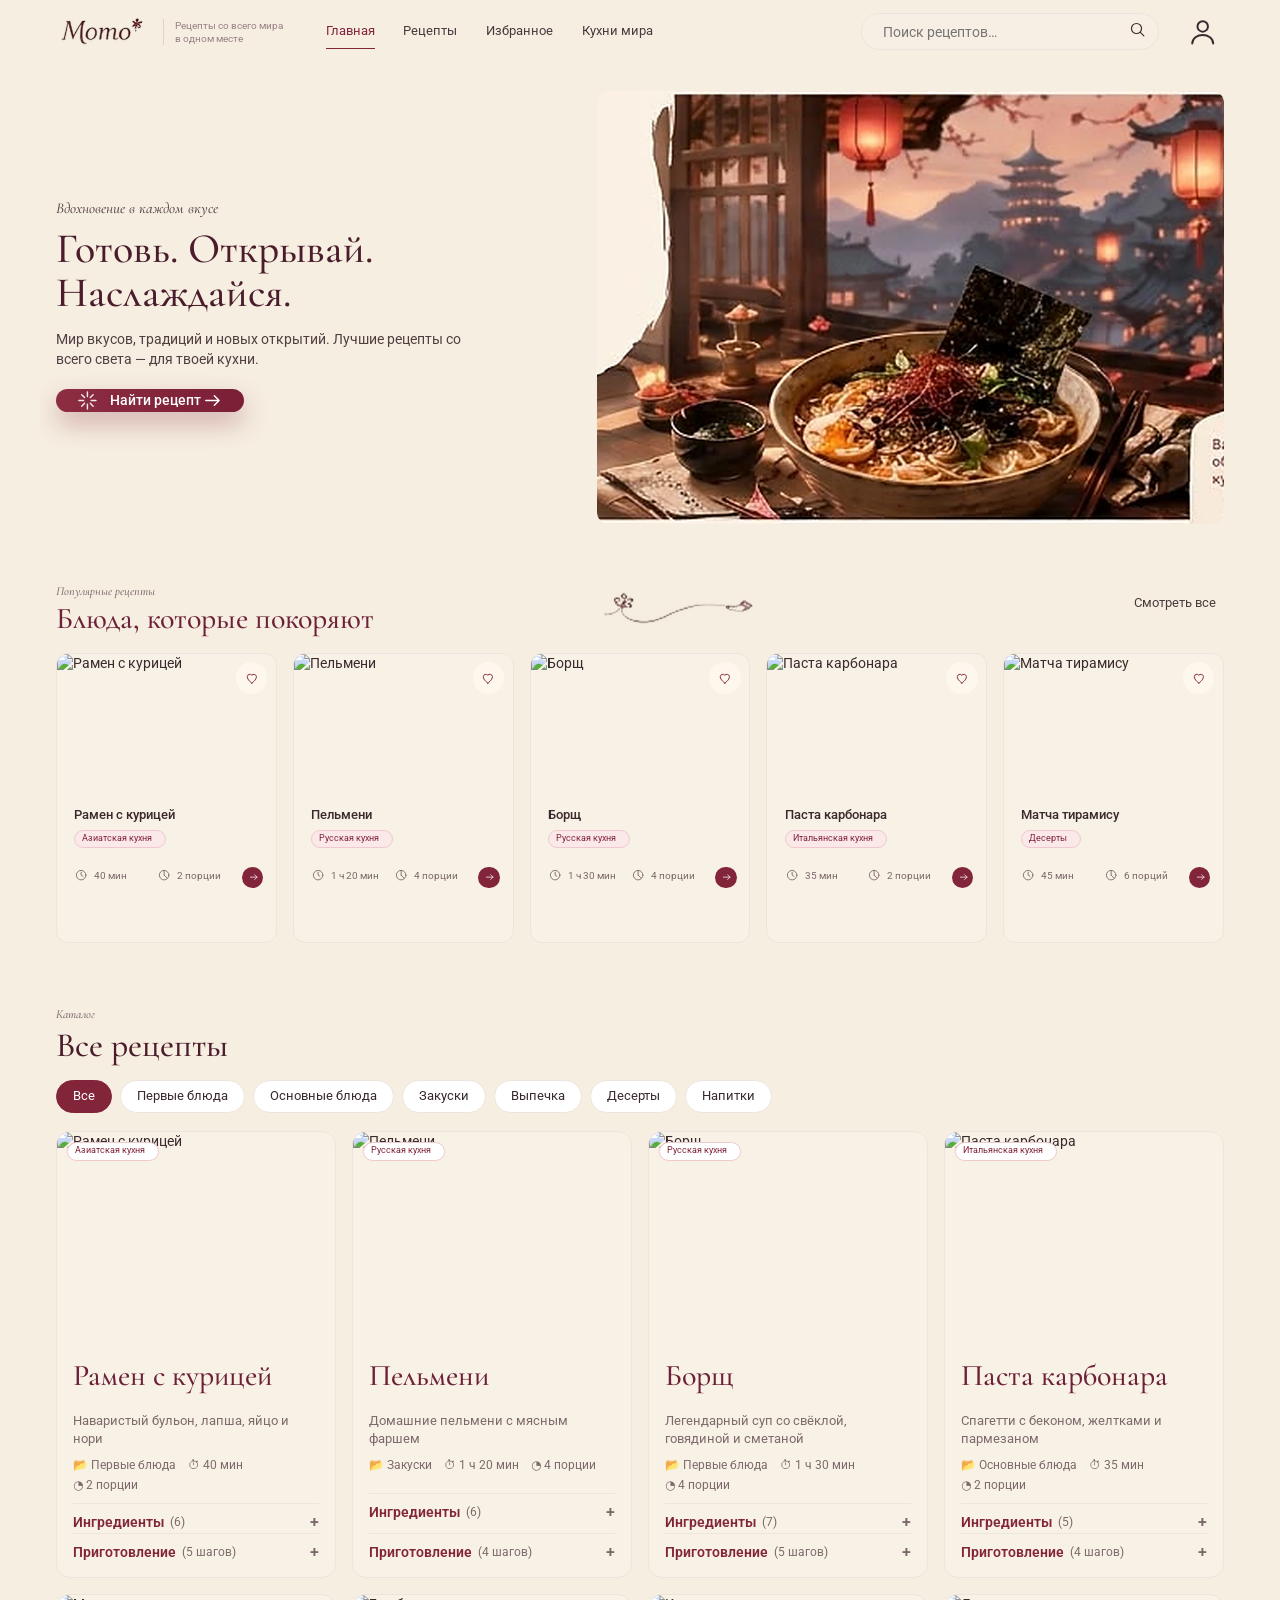
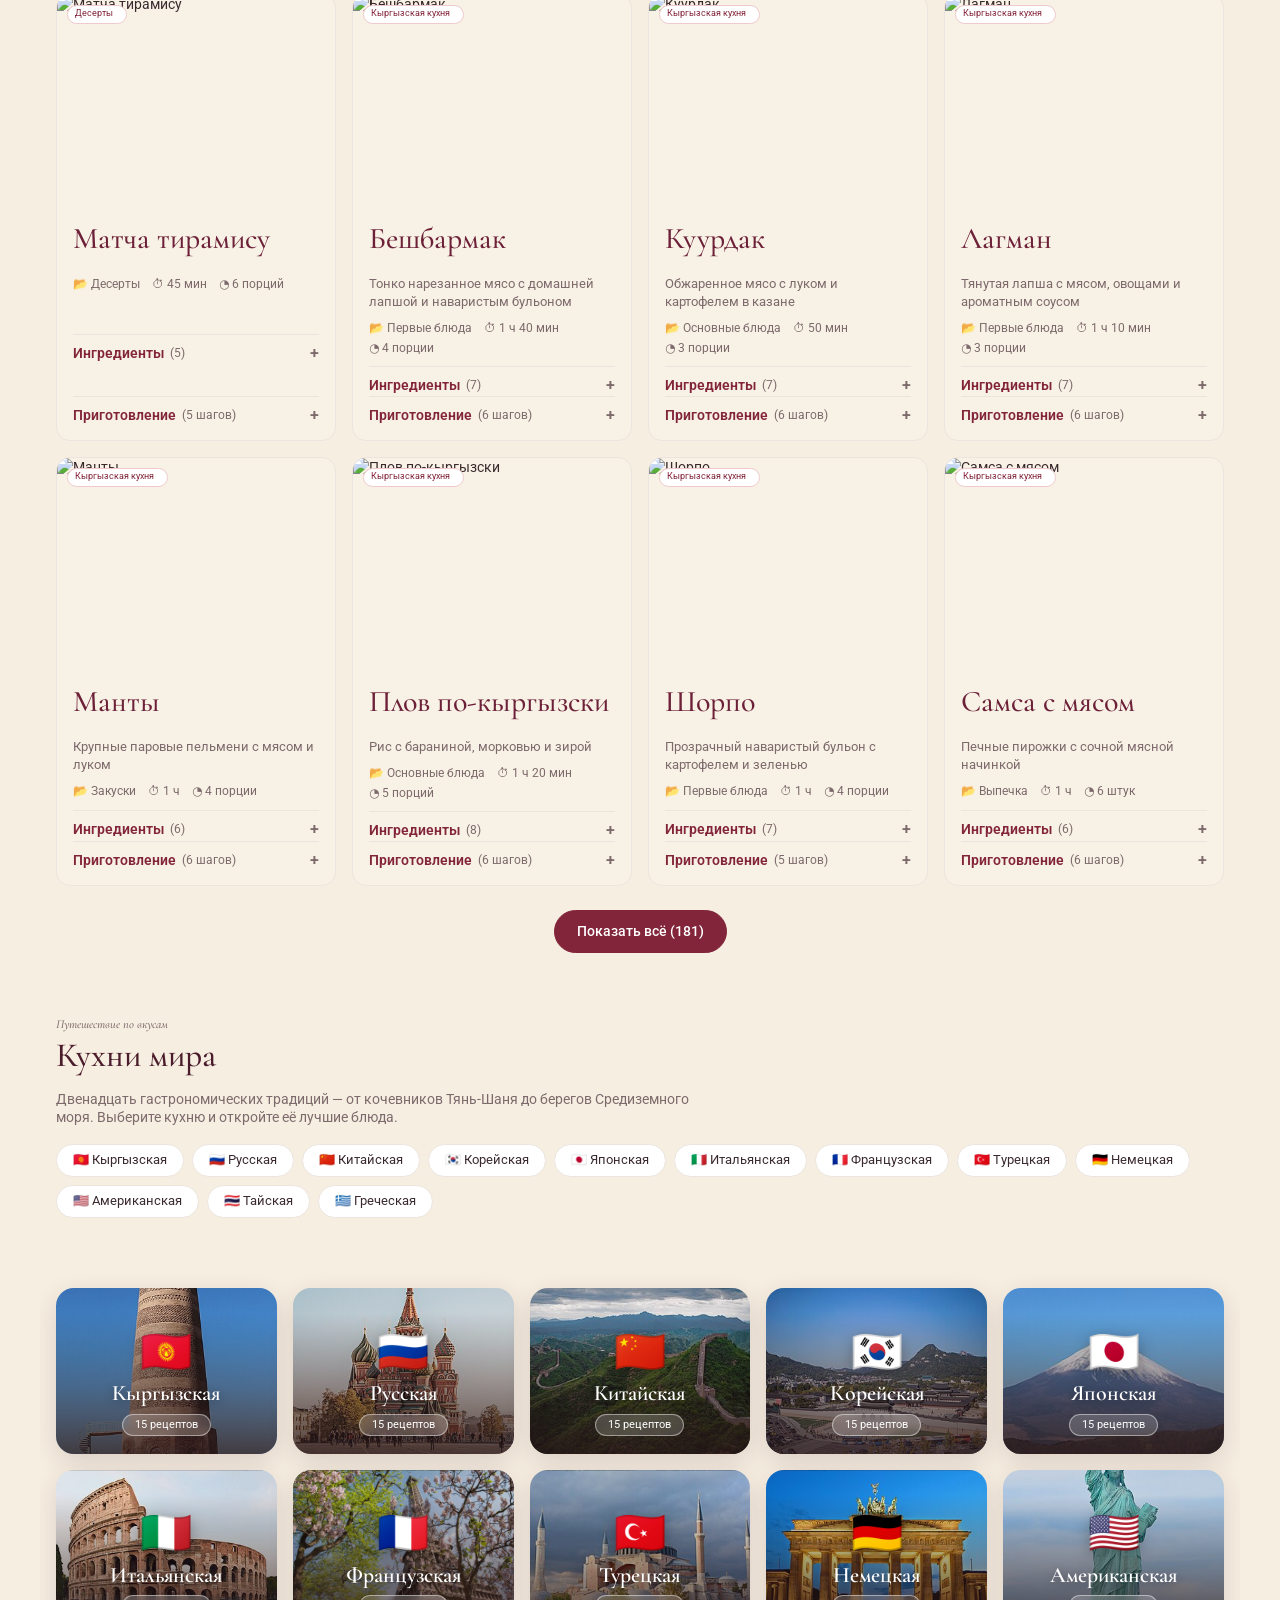
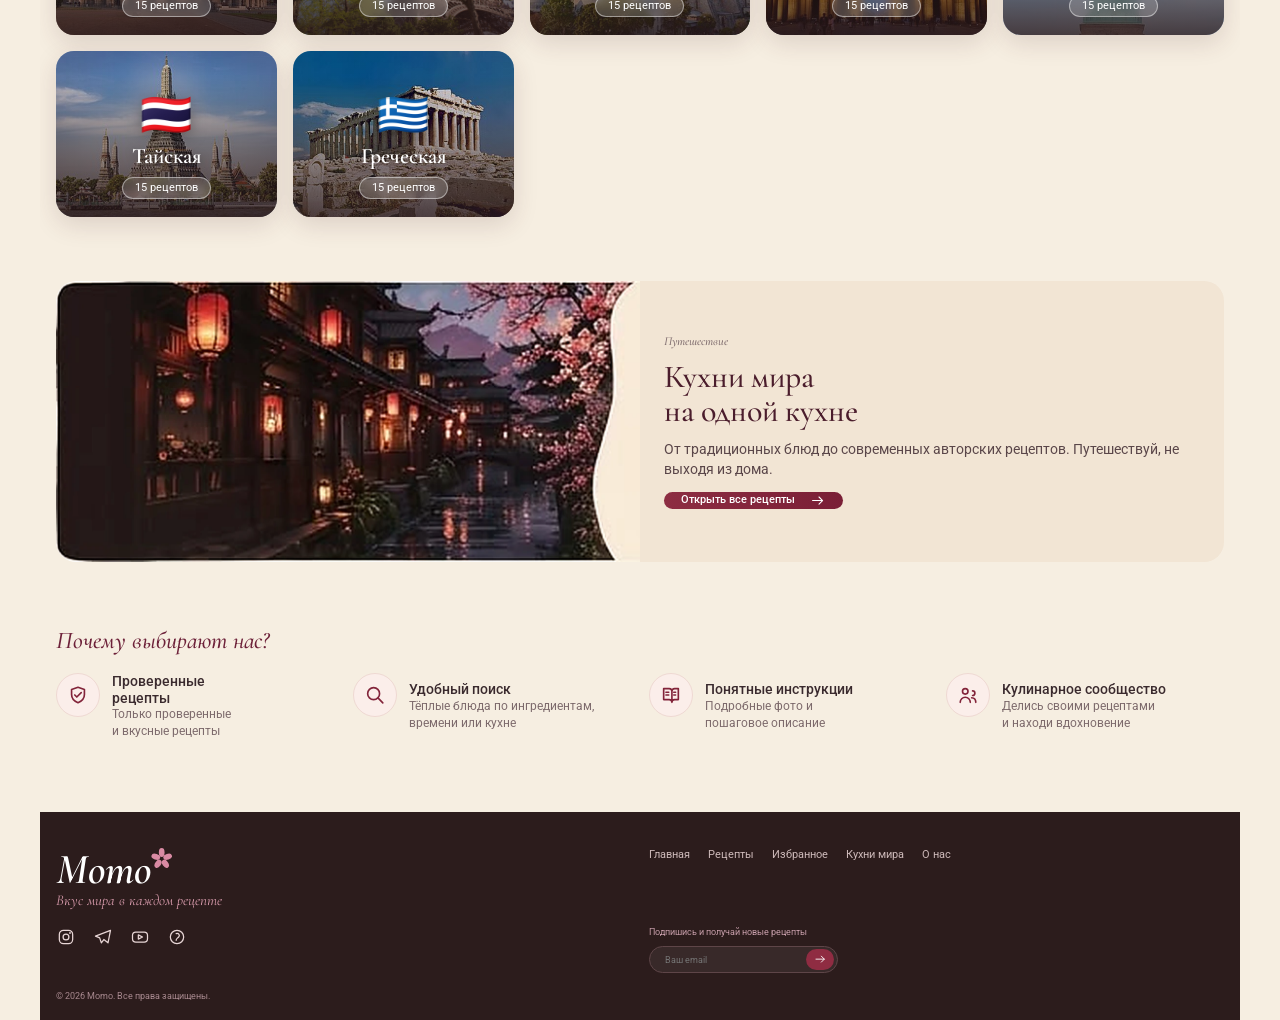
==== index.html @ ef30bf8c "Clean site files to root" ====
<!DOCTYPE html>
<html lang="ru">
<head>
<meta charset="UTF-8">
<meta name="viewport" content="width=device-width, initial-scale=1">
<title>Momo — кулинарные рецепты со всего мира</title>
<link rel="preconnect" href="https://fonts.googleapis.com">
<link href="https://fonts.googleapis.com/css2?family=Cormorant+Garamond:ital,wght@0,500;0,600;1,500;1,600&family=Roboto:wght@400;500&display=swap" rel="stylesheet">
<link rel="stylesheet" href="css/style.css">
</head>
<body>
<div class="page page-sub page-onepage" id="top">
<header class="header">
  <a class="logo" href="#top" aria-label="Momo — на главную"><img src="assets/images/logo.webp" alt="Momo"><small>Рецепты со всего мира<br>в одном месте</small></a>
  <button class="burger" id="burger" aria-label="Открыть меню" aria-expanded="false"><span></span><span></span><span></span></button>
  <nav class="nav" id="nav">
    <a href="#top" class="active" data-nav="home">Главная</a>
    <a href="#recipeCatalog" data-nav="recipes">Рецепты</a>
    <a href="#recipes" data-nav="fav">Избранное</a>
    <a href="#cuisines" data-nav="world">Кухни мира</a>
  </nav>
  <form class="search" id="searchForm" role="search">
    <input type="search" id="search" placeholder="Поиск рецептов…" aria-label="Поиск рецептов">
    <button aria-label="Искать"><svg viewBox="0 0 24 24"><circle cx="11" cy="11" r="6.5"/><path d="m16 16 4.500 4.500"/></svg></button>
  </form>
  <button class="profile" id="profile" aria-label="Профиль"><svg viewBox="0 0 24 24"><circle cx="12" cy="8" r="4"/><path d="M4 21c0-4 4-6.500 8-6.500s8 2.500 8 6.500"/></svg></button>
</header>

<section class="hero">
  <div class="hero-text">
    <p class="kicker">Вдохновение в каждом вкусе</p>
    <h1>Готовь. Открывай. Наслаждайся.</h1>
    <p class="lead">Мир вкусов, традиций и новых открытий. Лучшие рецепты со всего света — для твоей кухни.</p>
    <a class="btn" href="#recipes" id="findBtn"><svg class="spark" viewBox="0 0 24 24"><path d="M12 3v5M12 16v5M3 12h5M16 12h5M6 6l3 3M15 15l3 3M18 6l-3 3M9 15l-3 3"/></svg><span>Найти рецепт</span><svg class="go" viewBox="0 0 24 24"><path d="M5 12h14m-5-5 5 5-5 5"/></svg></a>
  </div>
  <img class="hero-img" src="assets/images/hero.webp" alt="Миска рамена на фоне японского города с фонарями">
  <div class="leaf"><span>Вкус объединяет культуры</span><svg viewBox="0 0 24 24"><use href="#bud"/></svg></div>
</section>

<section class="sec pop-sec" id="recipes">
  <p class="kicker">Популярные рецепты</p><h2>Блюда, которые покоряют</h2>
  <img class="fh2" src="assets/images/flowerhead2.webp" alt="">
  <a href="#recipes" class="more" id="allRecipes">Смотреть все</a>
  <div class="cards" id="cards" aria-live="polite">
    <article class="card" data-id="1" data-cat="soup">
      <img class="ph" src="https://commons.wikimedia.org/wiki/Special:FilePath/Soy_ramen.jpg?width=800" alt="Рамен с курицей" loading="lazy" referrerpolicy="no-referrer">
      <button class="fav" aria-pressed="false" aria-label="В избранное: Рамен с курицей"><svg viewBox="0 0 24 24"><path d="M12 20s-7-4.500-7-10a4 4 0 0 1 7-2 4 4 0 0 1 7 2c0 5.500-7 10-7 10Z"/></svg></button>
      <h3>Рамен с курицей</h3>
      <span class="tag">Азиатская кухня</span>
      <div class="meta"><span><svg viewBox="0 0 24 24"><circle cx="12" cy="12" r="8"/><path d="M12 7v5l3 2"/></svg>40 мин</span><span><svg viewBox="0 0 24 24"><circle cx="12" cy="12" r="8"/><path d="M12 12V4M12 12l5 5"/></svg>2 порции</span><button class="open" aria-label="Открыть рецепт: Рамен с курицей"><svg viewBox="0 0 24 24"><path d="M5 12h14m-5-5 5 5-5 5"/></svg></button></div>
    </article>
    <article class="card" data-id="2" data-cat="snack">
      <img class="ph" src="https://commons.wikimedia.org/wiki/Special:FilePath/Pelmeni.jpg?width=800" alt="Пельмени" loading="lazy" referrerpolicy="no-referrer">
      <button class="fav" aria-pressed="false" aria-label="В избранное: Пельмени"><svg viewBox="0 0 24 24"><path d="M12 20s-7-4.500-7-10a4 4 0 0 1 7-2 4 4 0 0 1 7 2c0 5.500-7 10-7 10Z"/></svg></button>
      <h3>Пельмени</h3>
      <span class="tag">Русская кухня</span>
      <div class="meta"><span><svg viewBox="0 0 24 24"><circle cx="12" cy="12" r="8"/><path d="M12 7v5l3 2"/></svg>1 ч 20 мин</span><span><svg viewBox="0 0 24 24"><circle cx="12" cy="12" r="8"/><path d="M12 12V4M12 12l5 5"/></svg>4 порции</span><button class="open" aria-label="Открыть рецепт: Пельмени"><svg viewBox="0 0 24 24"><path d="M5 12h14m-5-5 5 5-5 5"/></svg></button></div>
    </article>
    <article class="card" data-id="3" data-cat="soup">
      <img class="ph" src="https://commons.wikimedia.org/wiki/Special:FilePath/Borscht_served.jpg?width=800" alt="Борщ" loading="lazy" referrerpolicy="no-referrer">
      <button class="fav" aria-pressed="false" aria-label="В избранное: Борщ"><svg viewBox="0 0 24 24"><path d="M12 20s-7-4.500-7-10a4 4 0 0 1 7-2 4 4 0 0 1 7 2c0 5.500-7 10-7 10Z"/></svg></button>
      <h3>Борщ</h3>
      <span class="tag">Русская кухня</span>
      <div class="meta"><span><svg viewBox="0 0 24 24"><circle cx="12" cy="12" r="8"/><path d="M12 7v5l3 2"/></svg>1 ч 30 мин</span><span><svg viewBox="0 0 24 24"><circle cx="12" cy="12" r="8"/><path d="M12 12V4M12 12l5 5"/></svg>4 порции</span><button class="open" aria-label="Открыть рецепт: Борщ"><svg viewBox="0 0 24 24"><path d="M5 12h14m-5-5 5 5-5 5"/></svg></button></div>
    </article>
    <article class="card" data-id="4" data-cat="main">
      <img class="ph" src="https://commons.wikimedia.org/wiki/Special:FilePath/Espaguetis%20carbonara.jpg?width=800" alt="Паста карбонара" loading="lazy" referrerpolicy="no-referrer">
      <button class="fav" aria-pressed="false" aria-label="В избранное: Паста карбонара"><svg viewBox="0 0 24 24"><path d="M12 20s-7-4.500-7-10a4 4 0 0 1 7-2 4 4 0 0 1 7 2c0 5.500-7 10-7 10Z"/></svg></button>
      <h3>Паста карбонара</h3>
      <span class="tag">Итальянская кухня</span>
      <div class="meta"><span><svg viewBox="0 0 24 24"><circle cx="12" cy="12" r="8"/><path d="M12 7v5l3 2"/></svg>35 мин</span><span><svg viewBox="0 0 24 24"><circle cx="12" cy="12" r="8"/><path d="M12 12V4M12 12l5 5"/></svg>2 порции</span><button class="open" aria-label="Открыть рецепт: Паста карбонара"><svg viewBox="0 0 24 24"><path d="M5 12h14m-5-5 5 5-5 5"/></svg></button></div>
    </article>
    <article class="card" data-id="5" data-cat="dessert">
      <img class="ph" src="https://commons.wikimedia.org/wiki/Special:FilePath/Matcha%20tiramisu.jpg?width=800" alt="Матча тирамису" loading="lazy" referrerpolicy="no-referrer">
      <button class="fav" aria-pressed="false" aria-label="В избранное: Матча тирамису"><svg viewBox="0 0 24 24"><path d="M12 20s-7-4.500-7-10a4 4 0 0 1 7-2 4 4 0 0 1 7 2c0 5.500-7 10-7 10Z"/></svg></button>
      <h3>Матча тирамису</h3>
      <span class="tag">Десерты</span>
      <div class="meta"><span><svg viewBox="0 0 24 24"><circle cx="12" cy="12" r="8"/><path d="M12 7v5l3 2"/></svg>45 мин</span><span><svg viewBox="0 0 24 24"><circle cx="12" cy="12" r="8"/><path d="M12 12V4M12 12l5 5"/></svg>6 порций</span><button class="open" aria-label="Открыть рецепт: Матча тирамису"><svg viewBox="0 0 24 24"><path d="M5 12h14m-5-5 5 5-5 5"/></svg></button></div>
    </article>
    <div class="empty" id="cardsEmpty" hidden><span id="cardsEmptyText"></span> <button id="reset">показать все рецепты</button></div>
  </div>
</section>

<section class="sec all-sec" id="recipeCatalog">
  <p class="kicker">Каталог</p><h1>Все рецепты</h1>
  <div class="filters" id="filters">
    <button class="chip on" data-cat="">Все</button>
    <button class="chip" data-cat="soup">Первые блюда</button>
    <button class="chip" data-cat="main">Основные блюда</button>
    <button class="chip" data-cat="snack">Закуски</button>
    <button class="chip" data-cat="bake">Выпечка</button>
    <button class="chip" data-cat="dessert">Десерты</button>
    <button class="chip" data-cat="drink">Напитки</button>
  </div>
  <div class="recipe-grid" id="recipeList" aria-live="polite">
    <article class="rcard" id="recipe-1" data-cat="soup">
      <div class="rimg">
        <img src="https://commons.wikimedia.org/wiki/Special:FilePath/Soy_ramen.jpg?width=800" alt="Рамен с курицей" loading="lazy" referrerpolicy="no-referrer">
        <span class="tag">Азиатская кухня</span>
      </div>
      <div class="rbody">
        <h2>Рамен с курицей</h2>
        <p class="rdesc">Наваристый бульон, лапша, яйцо и нори</p>
        <p class="rmeta"><span>📂 Первые блюда</span><span>⏱ 40 мин</span><span>◔ 2 порции</span></p>
        <details class="rdet">
          <summary>Ингредиенты <b>(6)</b></summary>
          <ul class="ring">
            <li>Лапша рамен — 200 г</li>
            <li>Куриный бульон — 600 мл</li>
            <li>Куриное филе — 200 г</li>
            <li>Яйцо — 2 шт.</li>
            <li>Соевый соус — 2 ст. л.</li>
            <li>Зелёный лук, нори, кунжут</li>
          </ul>
        </details>
        <details class="rdet">
          <summary>Приготовление <b>(5 шагов)</b></summary>
          <ol class="rsteps">
            <li>Доведите бульон до кипения, добавьте соевый соус.</li>
            <li>Обжарьте курицу до золотистой корочки и нарежьте.</li>
            <li>Сварите яйца 6,5 минут и очистите.</li>
            <li>Отварите лапшу по инструкции на упаковке.</li>
            <li>Соберите миску: лапша, бульон, курица, яйцо, лук и нори.</li>
          </ol>
        </details>
      </div>
    </article>
    <article class="rcard" id="recipe-2" data-cat="snack">
      <div class="rimg">
        <img src="https://commons.wikimedia.org/wiki/Special:FilePath/Pelmeni.jpg?width=800" alt="Пельмени" loading="lazy" referrerpolicy="no-referrer">
        <span class="tag">Русская кухня</span>
      </div>
      <div class="rbody">
        <h2>Пельмени</h2>
        <p class="rdesc">Домашние пельмени с мясным фаршем</p>
        <p class="rmeta"><span>📂 Закуски</span><span>⏱ 1 ч 20 мин</span><span>◔ 4 порции</span></p>
        <details class="rdet">
          <summary>Ингредиенты <b>(6)</b></summary>
          <ul class="ring">
            <li>Мука — 400 г</li>
            <li>Яйцо — 1 шт.</li>
            <li>Вода — 180 мл</li>
            <li>Фарш говяжий и свиной — 500 г</li>
            <li>Лук — 1 шт.</li>
            <li>Соль, чёрный перец</li>
          </ul>
        </details>
        <details class="rdet">
          <summary>Приготовление <b>(4 шагов)</b></summary>
          <ol class="rsteps">
            <li>Замесите тесто из муки, яйца, воды и соли, оставьте на 30 минут.</li>
            <li>Смешайте фарш с мелко нарезанным луком, посолите и поперчите.</li>
            <li>Раскатайте тесто, вырежьте кружки и положите начинку.</li>
            <li>Защипните края и сварите пельмени в кипящей воде 7–8 минут.</li>
          </ol>
        </details>
      </div>
    </article>
    <article class="rcard" id="recipe-3" data-cat="soup">
      <div class="rimg">
        <img src="https://commons.wikimedia.org/wiki/Special:FilePath/Borscht_served.jpg?width=800" alt="Борщ" loading="lazy" referrerpolicy="no-referrer">
        <span class="tag">Русская кухня</span>
      </div>
      <div class="rbody">
        <h2>Борщ</h2>
        <p class="rdesc">Легендарный суп со свёклой, говядиной и сметаной</p>
        <p class="rmeta"><span>📂 Первые блюда</span><span>⏱ 1 ч 30 мин</span><span>◔ 4 порции</span></p>
        <details class="rdet">
          <summary>Ингредиенты <b>(7)</b></summary>
          <ul class="ring">
            <li>Говядина на кости — 500 г</li>
            <li>Свёкла — 2 шт.</li>
            <li>Капуста — 300 г</li>
            <li>Картофель — 3 шт.</li>
            <li>Морковь и лук — по 1 шт.</li>
            <li>Томатная паста — 2 ст. л.</li>
            <li>Сметана и зелень</li>
          </ul>
        </details>
        <details class="rdet">
          <summary>Приготовление <b>(5 шагов)</b></summary>
          <ol class="rsteps">
            <li>Сварите бульон из говядины, снимая пену.</li>
            <li>Обжарьте лук, морковь и свёклу с томатной пастой.</li>
            <li>Добавьте в бульон картофель, через 10 минут — капусту.</li>
            <li>Положите зажарку, варите ещё 15 минут.</li>
            <li>Подавайте со сметаной и зеленью.</li>
          </ol>
        </details>
      </div>
    </article>
    <article class="rcard" id="recipe-4" data-cat="main">
      <div class="rimg">
        <img src="https://commons.wikimedia.org/wiki/Special:FilePath/Espaguetis%20carbonara.jpg?width=800" alt="Паста карбонара" loading="lazy" referrerpolicy="no-referrer">
        <span class="tag">Итальянская кухня</span>
      </div>
      <div class="rbody">
        <h2>Паста карбонара</h2>
        <p class="rdesc">Спагетти с беконом, желтками и пармезаном</p>
        <p class="rmeta"><span>📂 Основные блюда</span><span>⏱ 35 мин</span><span>◔ 2 порции</span></p>
        <details class="rdet">
          <summary>Ингредиенты <b>(5)</b></summary>
          <ul class="ring">
            <li>Спагетти — 200 г</li>
            <li>Гуанчале или бекон — 100 г</li>
            <li>Желтки — 3 шт.</li>
            <li>Пармезан — 50 г</li>
            <li>Чёрный перец</li>
          </ul>
        </details>
        <details class="rdet">
          <summary>Приготовление <b>(4 шагов)</b></summary>
          <ol class="rsteps">
            <li>Отварите спагетти в солёной воде, оставьте стакан отвара.</li>
            <li>Обжарьте бекон до хруста.</li>
            <li>Смешайте желтки, пармезан и перец.</li>
            <li>Соедините пасту с беконом, уберите с огня и добавьте соус, разбавляя отваром.</li>
          </ol>
        </details>
      </div>
    </article>
    <article class="rcard" id="recipe-5" data-cat="dessert">
      <div class="rimg">
        <img src="https://commons.wikimedia.org/wiki/Special:FilePath/Matcha%20tiramisu.jpg?width=800" alt="Матча тирамису" loading="lazy" referrerpolicy="no-referrer">
        <span class="tag">Десерты</span>
      </div>
      <div class="rbody">
        <h2>Матча тирамису</h2>
        <p class="rmeta"><span>📂 Десерты</span><span>⏱ 45 мин</span><span>◔ 6 порций</span></p>
        <details class="rdet">
          <summary>Ингредиенты <b>(5)</b></summary>
          <ul class="ring">
            <li>Маскарпоне — 250 г</li>
            <li>Сливки 33% — 200 мл</li>
            <li>Печенье савоярди — 200 г</li>
            <li>Чай матча — 2 ст. л.</li>
            <li>Сахарная пудра — 60 г</li>
          </ul>
        </details>
        <details class="rdet">
          <summary>Приготовление <b>(5 шагов)</b></summary>
          <ol class="rsteps">
            <li>Взбейте маскарпоне со сливками и сахарной пудрой.</li>
            <li>Заварите матчу в горячей воде и остудите.</li>
            <li>Быстро обмакивайте савоярди в матчу и выкладывайте слоем.</li>
            <li>Чередуйте слои печенья и крема, охладите 4 часа.</li>
            <li>Посыпьте матчей перед подачей.</li>
          </ol>
        </details>
      </div>
    </article>
    <article class="rcard" id="recipe-kirgiz-0" data-cat="soup">
      <div class="rimg">
        <img src="https://commons.wikimedia.org/wiki/Special:FilePath/%D0%91%D0%B5%D1%88%D0%B1%D0%B0%D1%80%D0%BC%D0%B0%D0%BA%20%D0%B8%D0%B7%20%D0%B3%D0%BE%D0%B2%D1%8F%D0%B4%D0%B8%D0%BD%D1%8B%2001.jpg?width=800" alt="Бешбармак" loading="lazy" referrerpolicy="no-referrer">
        <span class="tag">Кыргызская кухня</span>
      </div>
      <div class="rbody">
        <h2>Бешбармак</h2>
        <p class="rdesc">Тонко нарезанное мясо с домашней лапшой и наваристым бульоном</p>
        <p class="rmeta"><span>📂 Первые блюда</span><span>⏱ 1 ч 40 мин</span><span>◔ 4 порции</span></p>
        <details class="rdet">
          <summary>Ингредиенты <b>(7)</b></summary>
          <ul class="ring">
            <li>Баранина или говядина — 800 г</li>
            <li>Лук — 3 шт.</li>
            <li>Мука — 400 г</li>
            <li>Яйцо — 1 шт.</li>
            <li>Вода — 150 мл</li>
            <li>Чёрный перец, лавровый лист</li>
            <li>Зелень, соль</li>
          </ul>
        </details>
        <details class="rdet">
          <summary>Приготовление <b>(6 шагов)</b></summary>
          <ol class="rsteps">
            <li>Сварите бульон из мяса 1–1,5 часа, снимая пену, добавьте лавровый лист и перец.</li>
            <li>Замесите крутое тесто из муки, яйца, воды и соли, дайте отдохнуть 30 минут.</li>
            <li>Раскатайте тесто тонко, нарежьте ромбиками и отварите в бульоне 3–4 минуты.</li>
            <li>Достаньте мясо, остудите и нарежьте тонкими пластинами.</li>
            <li>Лук нарежьте кольцами и залейте горячим бульоном на 2 минуты.</li>
            <li>Выложите лапшу, сверху мясо и лук, полейте бульоном и посыпьте зеленью.</li>
          </ol>
        </details>
      </div>
    </article>
    <article class="rcard" id="recipe-kirgiz-1" data-cat="main">
      <div class="rimg">
        <img src="https://commons.wikimedia.org/wiki/Special:FilePath/Kazakh%20quwyrdaq.jpg?width=800" alt="Куурдак" loading="lazy" referrerpolicy="no-referrer">
        <span class="tag">Кыргызская кухня</span>
      </div>
      <div class="rbody">
        <h2>Куурдак</h2>
        <p class="rdesc">Обжаренное мясо с луком и картофелем в казане</p>
        <p class="rmeta"><span>📂 Основные блюда</span><span>⏱ 50 мин</span><span>◔ 3 порции</span></p>
        <details class="rdet">
          <summary>Ингредиенты <b>(7)</b></summary>
          <ul class="ring">
            <li>Говядина или баранина — 600 г</li>
            <li>Лук — 4 шт.</li>
            <li>Картофель — 4 шт.</li>
            <li>Морковь — 1 шт.</li>
            <li>Топлёное масло — 3 ст. л.</li>
            <li>Чеснок — 3 зубчика</li>
            <li>Зира, перец, соль</li>
          </ul>
        </details>
        <details class="rdet">
          <summary>Приготовление <b>(6 шагов)</b></summary>
          <ol class="rsteps">
            <li>Нарежьте мясо крупными кусками, обсушите.</li>
            <li>Разогрейте казан с маслом, обжарьте мясо до румяной корочки.</li>
            <li>Добавьте полукольца лука, жарьте до мягкости.</li>
            <li>Положите крупно нарезанный картофель и морковь.</li>
            <li>Влейте воду так, чтобы она едва покрывала продукты, добавьте специи.</li>
            <li>Тушите под крышкой 30–35 минут, в конце добавьте чеснок.</li>
          </ol>
        </details>
      </div>
    </article>
    <article class="rcard" id="recipe-kirgiz-2" data-cat="soup">
      <div class="rimg">
        <img src="https://commons.wikimedia.org/wiki/Special:FilePath/L%C7%ABgma%C3%B0r%20Gu%C3%B0r%C3%B8%C3%B0arson%20%28British%20Library%20Cotton%20MS%20Julius%20A%20VII%2C%20folio%2033v%29.jpg?width=800" alt="Лагман" loading="lazy" referrerpolicy="no-referrer">
        <span class="tag">Кыргызская кухня</span>
      </div>
      <div class="rbody">
        <h2>Лагман</h2>
        <p class="rdesc">Тянутая лапша с мясом, овощами и ароматным соусом</p>
        <p class="rmeta"><span>📂 Первые блюда</span><span>⏱ 1 ч 10 мин</span><span>◔ 3 порции</span></p>
        <details class="rdet">
          <summary>Ингредиенты <b>(7)</b></summary>
          <ul class="ring">
            <li>Мука — 500 г</li>
            <li>Баранина — 500 г</li>
            <li>Лук — 3 шт.</li>
            <li>Перец болгарский — 2 шт.</li>
            <li>Томаты — 3 шт.</li>
            <li>Чеснок — 4 зубчика</li>
            <li>Растительное масло, зира, перец, соль</li>
          </ul>
        </details>
        <details class="rdet">
          <summary>Приготовление <b>(6 шагов)</b></summary>
          <ol class="rsteps">
            <li>Замесите крутое тесто, накройте и оставьте на 40 минут.</li>
            <li>Тесто растягивайте и вытягивайте руками, скручивая в жгуты, — получится тянутая лапша.</li>
            <li>Нарежьте мясо брусочками, овощи — соломкой.</li>
            <li>Обжарьте мясо на сильном огне до корочки.</li>
            <li>Добавьте лук, перец, томаты и чеснок, тушите 15 минут.</li>
            <li>Отварите лапшу 3 минуты, соедините с соусом, прогрейте вместе 2 минуты.</li>
          </ol>
        </details>
      </div>
    </article>
    <article class="rcard" id="recipe-kirgiz-3" data-cat="snack">
      <div class="rimg">
        <img src="https://commons.wikimedia.org/wiki/Special:FilePath/Manti%20%28dumpling%29%20In%20Istanbul.jpg?width=800" alt="Манты" loading="lazy" referrerpolicy="no-referrer">
        <span class="tag">Кыргызская кухня</span>
      </div>
      <div class="rbody">
        <h2>Манты</h2>
        <p class="rdesc">Крупные паровые пельмени с мясом и луком</p>
        <p class="rmeta"><span>📂 Закуски</span><span>⏱ 1 ч</span><span>◔ 4 порции</span></p>
        <details class="rdet">
          <summary>Ингредиенты <b>(6)</b></summary>
          <ul class="ring">
            <li>Мука — 500 г</li>
            <li>Вода — 250 мл</li>
            <li>Баранина — 600 г</li>
            <li>Лук — 3 шт.</li>
            <li>Соль, чёрный перец</li>
            <li>Дуршлаг-мантовница</li>
          </ul>
        </details>
        <details class="rdet">
          <summary>Приготовление <b>(6 шагов)</b></summary>
          <ol class="rsteps">
            <li>Замесите тесто из муки, воды и соли, дайте отдохнуть 30 минут.</li>
            <li>Пропустите мясо и лук через мясорубку или нарежьте мелкими кубиками.</li>
            <li>Приправьте фарш, добавьте немного воды для сочности.</li>
            <li>Раскатайте тесто, нарежьте квадратами 10×10 см.</li>
            <li>Положите начинку и защипните кончики крест-накрест.</li>
            <li>Готовьте на пару 40–45 минут. Подавайте с перцем и зеленью.</li>
          </ol>
        </details>
      </div>
    </article>
    <article class="rcard" id="recipe-kirgiz-4" data-cat="main">
      <div class="rimg">
        <img src="https://commons.wikimedia.org/wiki/Special:FilePath/Pilaf%2C%20Novosibirsk%204.jpg?width=800" alt="Плов по-кыргызски" loading="lazy" referrerpolicy="no-referrer">
        <span class="tag">Кыргызская кухня</span>
      </div>
      <div class="rbody">
        <h2>Плов по-кыргызски</h2>
        <p class="rdesc">Рис с бараниной, морковью и зирой</p>
        <p class="rmeta"><span>📂 Основные блюда</span><span>⏱ 1 ч 20 мин</span><span>◔ 5 порций</span></p>
        <details class="rdet">
          <summary>Ингредиенты <b>(8)</b></summary>
          <ul class="ring">
            <li>Рис — 500 г</li>
            <li>Баранина — 600 г</li>
            <li>Морковь — 600 г</li>
            <li>Лук — 3 шт.</li>
            <li>Чеснок — 2 головки</li>
            <li>Зира — 1 ч. л.</li>
            <li>Растительное масло — 150 мл</li>
            <li>Барбарис, соль</li>
          </ul>
        </details>
        <details class="rdet">
          <summary>Приготовление <b>(6 шагов)</b></summary>
          <ol class="rsteps">
            <li>Разогрейте масло в казане, обжарьте мясо до корочки.</li>
            <li>Добавьте лук полукольцами, жарьте до золотистого цвета.</li>
            <li>Положите морковь соломкой, залейте водой, добавьте зиру и барбарис — это зирвак, тушите 40 минут.</li>
            <li>Промойте рис до прозрачной воды и выложите ровным слоем на зирвак.</li>
            <li>Влейте кипяток на 1,5 см выше риса, воткните головки чеснока.</li>
            <li>Готовьте без крышки до выпаривания воды, затем под крышкой 20 минут на малом огне.</li>
          </ol>
        </details>
      </div>
    </article>
    <article class="rcard" id="recipe-kirgiz-5" data-cat="soup">
      <div class="rimg">
        <img src="https://commons.wikimedia.org/wiki/Special:FilePath/Shorpo%20cooking%20in%20Kazan.jpg?width=800" alt="Шорпо" loading="lazy" referrerpolicy="no-referrer">
        <span class="tag">Кыргызская кухня</span>
      </div>
      <div class="rbody">
        <h2>Шорпо</h2>
        <p class="rdesc">Прозрачный наваристый бульон с картофелем и зеленью</p>
        <p class="rmeta"><span>📂 Первые блюда</span><span>⏱ 1 ч</span><span>◔ 4 порции</span></p>
        <details class="rdet">
          <summary>Ингредиенты <b>(7)</b></summary>
          <ul class="ring">
            <li>Баранина на кости — 700 г</li>
            <li>Картофель — 4 шт.</li>
            <li>Морковь — 2 шт.</li>
            <li>Лук — 2 шт.</li>
            <li>Помидоры — 2 шт.</li>
            <li>Лавровый лист, зира, перец</li>
            <li>Зелень, соль</li>
          </ul>
        </details>
        <details class="rdet">
          <summary>Приготовление <b>(5 шагов)</b></summary>
          <ol class="rsteps">
            <li>Обжарьте куски мяса до корочки.</li>
            <li>Залейте 2 л воды, варите 50 минут, снимая пену.</li>
            <li>Добавьте картофель, морковь кружочками и лук.</li>
            <li>Положите помидоры, специи и лавровый лист, варите ещё 20 минут.</li>
            <li>Дайте настояться 10 минут, подавайте с зеленью и лепёшкой.</li>
          </ol>
        </details>
      </div>
    </article>
    <article class="rcard" id="recipe-kirgiz-6" data-cat="bake">
      <div class="rimg">
        <img src="https://commons.wikimedia.org/wiki/Special:FilePath/Ouzb%C3%A9kistan-Samsas.jpg?width=800" alt="Самса с мясом" loading="lazy" referrerpolicy="no-referrer">
        <span class="tag">Кыргызская кухня</span>
      </div>
      <div class="rbody">
        <h2>Самса с мясом</h2>
        <p class="rdesc">Печные пирожки с сочной мясной начинкой</p>
        <p class="rmeta"><span>📂 Выпечка</span><span>⏱ 1 ч</span><span>◔ 6 штук</span></p>
        <details class="rdet">
          <summary>Ингредиенты <b>(6)</b></summary>
          <ul class="ring">
            <li>Мука — 400 г</li>
            <li>Вода — 200 мл</li>
            <li>Говядина — 400 г</li>
            <li>Лук — 3 шт.</li>
            <li>Топлёное масло — 2 ст. л.</li>
            <li>Кунжут, зира, соль</li>
          </ul>
        </details>
        <details class="rdet">
          <summary>Приготовление <b>(6 шагов)</b></summary>
          <ol class="rsteps">
            <li>Замесите слоёное тесто: раскатайте, смажьте маслом, сверните и охладите 30 минут, повторите 2–3 раза.</li>
            <li>Мелко нарежьте мясо и лук, приправьте зирой и солью.</li>
            <li>Раскатайте тесто, нарежьте квадратами.</li>
            <li>Выложите начинку и защипните треугольниками.</li>
            <li>Смажьте желтком, посыпьте кунжутом.</li>
            <li>Выпекайте при 200°C 25–30 минут до золотистой корочки.</li>
          </ol>
        </details>
      </div>
    </article>
    <article class="rcard" id="recipe-kirgiz-7" data-cat="main">
      <div class="rimg">
        <img src="https://commons.wikimedia.org/wiki/Special:FilePath/%D0%A1%D0%B0%D0%BA%D1%81%D0%B0%D1%83%D0%BB%20%D0%A0%D0%B5%D1%81%D1%82%D0%BE%D1%80%D0%B0%D0%BD%2C%20naryn%20soup%20with%20horse-meat%20qaz%C4%B1%20and%20noodles.jpg?width=800" alt="Нарын" loading="lazy" referrerpolicy="no-referrer">
        <span class="tag">Кыргызская кухня</span>
      </div>
      <div class="rbody">
        <h2>Нарын</h2>
        <p class="rdesc">Мелко нарезанное конское мясо с лапшой</p>
        <p class="rmeta"><span>📂 Основные блюда</span><span>⏱ 2 ч</span><span>◔ 4 порции</span></p>
        <details class="rdet">
          <summary>Ингредиенты <b>(5)</b></summary>
          <ul class="ring">
            <li>Конина или говядина — 1 кг</li>
            <li>Лук — 3 шт.</li>
            <li>Мука — 300 г</li>
            <li>Чёрный перец крупного помола</li>
            <li>Соль</li>
          </ul>
        </details>
        <details class="rdet">
          <summary>Приготовление <b>(6 шагов)</b></summary>
          <ol class="rsteps">
            <li>Отварите мясо 1,5–2 часа до мягкости, посолите в конце.</li>
            <li>Замесите пресное тесто, раскатайте очень тонко и нарежьте узкими полосками.</li>
            <li>Отварите лапшу в бульоне 3–4 минуты.</li>
            <li>Остудите мясо и нарежьте тонкими длинными ломтиками.</li>
            <li>Лук ошпарьте кипятком и залейте горячим жирным бульоном с перцем.</li>
            <li>Смешайте лапшу с мясом и луковым соусом, подавайте горячей.</li>
          </ol>
        </details>
      </div>
    </article>
    <article class="rcard" id="recipe-kirgiz-8" data-cat="soup">
      <div class="rimg">
        <img src="https://commons.wikimedia.org/wiki/Special:FilePath/Mongolian%20dried%20yogurt.jpg?width=800" alt="Кескек" loading="lazy" referrerpolicy="no-referrer">
        <span class="tag">Кыргызская кухня</span>
      </div>
      <div class="rbody">
        <h2>Кескек</h2>
        <p class="rdesc">Пшеничная каша с мясом в бульоне</p>
        <p class="rmeta"><span>📂 Первые блюда</span><span>⏱ 1 ч 30 мин</span><span>◔ 4 порции</span></p>
        <details class="rdet">
          <summary>Ингредиенты <b>(6)</b></summary>
          <ul class="ring">
            <li>Пшеница — 300 г</li>
            <li>Мясной бульон — 1 л</li>
            <li>Говядина — 400 г</li>
            <li>Лук — 2 шт.</li>
            <li>Топлёное масло — 2 ст. л.</li>
            <li>Соль, перец</li>
          </ul>
        </details>
        <details class="rdet">
          <summary>Приготовление <b>(5 шагов)</b></summary>
          <ol class="rsteps">
            <li>Отварите мясо до готовности, бульон процедите.</li>
            <li>Обжарьте лук на масле до золотистого цвета.</li>
            <li>Дроблёную пшеницу промойте и всыпьте в кипящий бульон.</li>
            <li>Варите на малом огне 40–50 минут, помешивая.</li>
            <li>Добавьте обжаренный лук и нарезанное мясо, потомите 10 минут.</li>
          </ol>
        </details>
      </div>
    </article>
    <article class="rcard" id="recipe-kirgiz-9" data-cat="main">
      <div class="rimg">
        <img src="https://commons.wikimedia.org/wiki/Special:FilePath/Horsemeat%20platter.jpg?width=800" alt="Чучук" loading="lazy" referrerpolicy="no-referrer">
        <span class="tag">Кыргызская кухня</span>
      </div>
      <div class="rbody">
        <h2>Чучук</h2>
        <p class="rdesc">Домашняя колбаса из баранины с чесноком</p>
        <p class="rmeta"><span>📂 Основные блюда</span><span>⏱ 2 ч 30 мин</span><span>◔ 3 порции</span></p>
        <details class="rdet">
          <summary>Ингредиенты <b>(6)</b></summary>
          <ul class="ring">
            <li>Бараньи кишки ( оболочка ) — 2 м</li>
            <li>Баранина — 800 г</li>
            <li>Рис — 100 г</li>
            <li>Лук — 3 шт.</li>
            <li>Чеснок — 5 зубчиков</li>
            <li>Чёрный и красный перец, зира, соль</li>
          </ul>
        </details>
        <details class="rdet">
          <summary>Приготовление <b>(6 шагов)</b></summary>
          <ol class="rsteps">
            <li>Промойте оболочку с обеих сторон, выверните.</li>
            <li>Нарежьте мясо и жир мелкими кубиками.</li>
            <li>Смешайте мясо с рисом, луком, чесноком и специями.</li>
            <li>Наполните оболочку начинкой на ⅔, оставляя место для набухания риса.</li>
            <li>Перевяжите концы ниткой, проколите иглой в нескольких местах.</li>
            <li>Варите 1,5 часа в подсоленной воде, не доводя до бурного кипения.</li>
          </ol>
        </details>
      </div>
    </article>
    <article class="rcard" id="recipe-kirgiz-10" data-cat="main">
      <div class="rimg">
        <img src="https://commons.wikimedia.org/wiki/Special:FilePath/Oromo%20%28dish%29.jpg?width=800" alt="Оромо" loading="lazy" referrerpolicy="no-referrer">
        <span class="tag">Кыргызская кухня</span>
      </div>
      <div class="rbody">
        <h2>Оромо</h2>
        <p class="rdesc">Паровые рулеты из пресного теста с начинкой</p>
        <p class="rmeta"><span>📂 Основные блюда</span><span>⏱ 1 ч 10 мин</span><span>◔ 4 порции</span></p>
        <details class="rdet">
          <summary>Ингредиенты <b>(6)</b></summary>
          <ul class="ring">
            <li>Мука — 400 г</li>
            <li>Вода — 220 мл</li>
            <li>Картофель — 500 г</li>
            <li>Лук — 3 шт.</li>
            <li>Топлёное масло — 3 ст. л.</li>
            <li>Чёрный перец, зира, соль</li>
          </ul>
        </details>
        <details class="rdet">
          <summary>Приготовление <b>(6 шагов)</b></summary>
          <ol class="rsteps">
            <li>Замесите пресное тесто, дайте отдохнуть 30 минут.</li>
            <li>Нарежьте картофель и лук тонкой соломкой, приправьте.</li>
            <li>Смажьте тесто маслом, выложите начинку полосой у края.</li>
            <li>Сверните рулетом и закрутите края по спирали.</li>
            <li>Готовьте на пару 35–40 минут.</li>
            <li>Смажьте топлёным маслом перед подачей.</li>
          </ol>
        </details>
      </div>
    </article>
    <article class="rcard" id="recipe-kirgiz-11" data-cat="main">
      <div class="rimg">
        <img src="https://commons.wikimedia.org/wiki/Special:FilePath/Chef%20Salad.JPG?width=800" alt="Гошкырдак" loading="lazy" referrerpolicy="no-referrer">
        <span class="tag">Кыргызская кухня</span>
      </div>
      <div class="rbody">
        <h2>Гошкырдак</h2>
        <p class="rdesc">Мясо двух видов, обжаренное с овощами</p>
        <p class="rmeta"><span>📂 Основные блюда</span><span>⏱ 55 мин</span><span>◔ 3 порции</span></p>
        <details class="rdet">
          <summary>Ингредиенты <b>(6)</b></summary>
          <ul class="ring">
            <li>Говядина — 500 г</li>
            <li>Баранина — 500 г</li>
            <li>Лук — 4 шт.</li>
            <li>Картофель — 4 шт.</li>
            <li>Морковь — 2 шт.</li>
            <li>Топлёное масло, зира, перец, соль</li>
          </ul>
        </details>
        <details class="rdet">
          <summary>Приготовление <b>(5 шагов)</b></summary>
          <ol class="rsteps">
            <li>Обжарьте оба вида мяса порциями до корочки.</li>
            <li>Спассеруйте лук до прозрачности.</li>
            <li>Верните мясо, добавьте морковь и картофель крупными кусками.</li>
            <li>Залейте водой по уровень мяса, добавьте специи.</li>
            <li>Тушите 40 минут под крышкой. Подавайте в казане с лепёшкой.</li>
          </ol>
        </details>
      </div>
    </article>
    <article class="rcard" id="recipe-kirgiz-12" data-cat="main">
      <div class="rimg">
        <img src="https://commons.wikimedia.org/wiki/Special:FilePath/%D0%A2%D0%B0%D0%BB%D0%BA%D0%B0%D0%BD.%20%D0%9B%D0%B0%D0%BA%D0%BE%D0%BC%D1%81%D1%82%D0%B2%D0%BE%2001.jpg?width=800" alt="Талкан-талоо" loading="lazy" referrerpolicy="no-referrer">
        <span class="tag">Кыргызская кухня</span>
      </div>
      <div class="rbody">
        <h2>Талкан-талоо</h2>
        <p class="rdesc">Толчёная жареная пшеница с топлёным маслом</p>
        <p class="rmeta"><span>📂 Основные блюда</span><span>⏱ 30 мин</span><span>◔ 2 порции</span></p>
        <details class="rdet">
          <summary>Ингредиенты <b>(4)</b></summary>
          <ul class="ring">
            <li>Пшеница — 300 г</li>
            <li>Топлёное масло — 100 г</li>
            <li>Мёд или сахар — по вкусу</li>
            <li>Молоко — по желанию</li>
          </ul>
        </details>
        <details class="rdet">
          <summary>Приготовление <b>(5 шагов)</b></summary>
          <ol class="rsteps">
            <li>Промойте пшеницу и обсушите.</li>
            <li>Обжарьте на сухой сковороде до орехового аромата и золотистого цвета.</li>
            <li>Остудите и раздробите в ступке или блендере до крупки.</li>
            <li>Растопите масло и смешайте с талканом.</li>
            <li>Подавайте с мёдом, чаем или кипячёным молоком.</li>
          </ol>
        </details>
      </div>
    </article>
    <article class="rcard" id="recipe-kirgiz-13" data-cat="drink">
      <div class="rimg">
        <img src="https://commons.wikimedia.org/wiki/Special:FilePath/Kumis.jpg?width=800" alt="Кумысный салтанат" loading="lazy" referrerpolicy="no-referrer">
        <span class="tag">Кыргызская кухня</span>
      </div>
      <div class="rbody">
        <h2>Кумысный салтанат</h2>
        <p class="rdesc">Традиционная подача кумыса с лепёшками</p>
        <p class="rmeta"><span>📂 Напитки</span><span>⏱ 20 мин</span><span>◔ 4 порции</span></p>
        <details class="rdet">
          <summary>Ингредиенты <b>(4)</b></summary>
          <ul class="ring">
            <li>Кумыс — 1 л</li>
            <li>Лепёшки тандырные — 4 шт.</li>
            <li>Сахар или мёд — 2 ст. л.</li>
            <li>Изюм — горсть</li>
          </ul>
        </details>
        <details class="rdet">
          <summary>Приготовление <b>(4 шагов)</b></summary>
          <ol class="rsteps">
            <li>Охладите кумыс до 8–10°C, не взбалтывая.</li>
            <li>Разлейте по пиалам.</li>
            <li>Подайте с тёплыми лепёшками, мёдом и изюмом.</li>
            <li>По традиции кумыс подают в начале застолья как гостеприимство.</li>
          </ol>
        </details>
      </div>
    </article>
    <article class="rcard" id="recipe-kirgiz-14" data-cat="main">
      <div class="rimg">
        <img src="https://commons.wikimedia.org/wiki/Special:FilePath/Boortsog%202.JPG?width=800" alt="Боорсоок" loading="lazy" referrerpolicy="no-referrer">
        <span class="tag">Кыргызская кухня</span>
      </div>
      <div class="rbody">
        <h2>Боорсоок</h2>
        <p class="rdesc">Золотистые кусочки жареного теста</p>
        <p class="rmeta"><span>📂 Основные блюда</span><span>⏱ 40 мин</span><span>◔ 6 порций</span></p>
        <details class="rdet">
          <summary>Ингредиенты <b>(6)</b></summary>
          <ul class="ring">
            <li>Мука — 400 г</li>
            <li>Дрожжи — 7 г</li>
            <li>Молоко — 200 мл</li>
            <li>Сахар — 1 ст. л.</li>
            <li>Масло для жарки — 300 мл</li>
            <li>Соль</li>
          </ul>
        </details>
        <details class="rdet">
          <summary>Приготовление <b>(6 шагов)</b></summary>
          <ol class="rsteps">
            <li>Растворите дрожжи и сахар в тёплом молоке.</li>
            <li>Замесите мягкое тесто, дайте подняться 1 час.</li>
            <li>Обжарьте лук до прозрачности на масле.</li>
            <li>Разделите тесто на шарики, раскатайте лепёшки.</li>
            <li>Нарежьте на ромбы или квадраты и обжарьте во фритюре до золотистого цвета.</li>
            <li>Обсушите на бумажном полотенце и подавайте горячими.</li>
          </ol>
        </details>
      </div>
    </article>
    <article class="rcard" id="recipe-rus-2" data-cat="soup">
      <div class="rimg">
        <img src="https://commons.wikimedia.org/wiki/Special:FilePath/Schi.jpg?width=800" alt="Щи" loading="lazy" referrerpolicy="no-referrer">
        <span class="tag">Русская кухня</span>
      </div>
      <div class="rbody">
        <h2>Щи</h2>
        <p class="rdesc">Капустный суп на говяжьем бульоне</p>
        <p class="rmeta"><span>📂 Первые блюда</span><span>⏱ 1 ч 20 мин</span><span>◔ 4 порции</span></p>
        <details class="rdet">
          <summary>Ингредиенты <b>(7)</b></summary>
          <ul class="ring">
            <li>Говядина на кости — 500 г</li>
            <li>Капуста свежая — 400 г</li>
            <li>Картофель — 3 шт.</li>
            <li>Морковь — 1 шт.</li>
            <li>Лук — 1 шт.</li>
            <li>Томатная паста — 1 ст. л.</li>
            <li>Сметана, лавровый лист, зелень, соль</li>
          </ul>
        </details>
        <details class="rdet">
          <summary>Приготовление <b>(6 шагов)</b></summary>
          <ol class="rsteps">
            <li>Сварите бульон 1–1,5 часа.</li>
            <li>Добавьте картофель кубиками.</li>
            <li>Обжарьте лук и морковь с томатной пастой.</li>
            <li>Нашинкуйте капусту и положите в бульон через 10 минут после картофеля.</li>
            <li>Добавьте зажарку, лавровый лист, варите 15 минут.</li>
            <li>Настаивайте 20 минут, подавайте со сметаной.</li>
          </ol>
        </details>
      </div>
    </article>
    <article class="rcard" id="recipe-rus-3" data-cat="snack">
      <div class="rimg">
        <img src="https://commons.wikimedia.org/wiki/Special:FilePath/Russian_Olivier_salad.jpg?width=800" alt="Оливье" loading="lazy" referrerpolicy="no-referrer">
        <span class="tag">Русская кухня</span>
      </div>
      <div class="rbody">
        <h2>Оливье</h2>
        <p class="rdesc">Новогодний салат с картофелем, горошком и майонезом</p>
        <p class="rmeta"><span>📂 Закуски</span><span>⏱ 45 мин</span><span>◔ 6 порций</span></p>
        <details class="rdet">
          <summary>Ингредиенты <b>(7)</b></summary>
          <ul class="ring">
            <li>Картофель — 4 шт.</li>
            <li>Морковь — 2 шт.</li>
            <li>Яйца — 4 шт.</li>
            <li>Колбаса варёная или курица — 300 г</li>
            <li>Огурцы солёные — 3 шт.</li>
            <li>Зелёный горошек — 200 г</li>
            <li>Майонез, соль</li>
          </ul>
        </details>
        <details class="rdet">
          <summary>Приготовление <b>(6 шагов)</b></summary>
          <ol class="rsteps">
            <li>Отварите картофель, морковь и яйца, полностью остудите.</li>
            <li>Нарежьте все ингредиенты мелкими кубиками.</li>
            <li>Слейте с горошка рассол.</li>
            <li>Соедините всё в салатнике.</li>
            <li>Заправьте майонезом, посолите.</li>
            <li>Дайте настояться в холодильнике минимум 1 час.</li>
          </ol>
        </details>
      </div>
    </article>
    <article class="rcard" id="recipe-rus-4" data-cat="bake">
      <div class="rimg">
        <img src="https://commons.wikimedia.org/wiki/Special:FilePath/Blini_Tanya.jpg?width=800" alt="Блины" loading="lazy" referrerpolicy="no-referrer">
        <span class="tag">Русская кухня</span>
      </div>
      <div class="rbody">
        <h2>Блины</h2>
        <p class="rdesc">Тонкие кружевные блины со сметаной и икрой</p>
        <p class="rmeta"><span>📂 Выпечка</span><span>⏱ 50 мин</span><span>◔ 4 порции</span></p>
        <details class="rdet">
          <summary>Ингредиенты <b>(6)</b></summary>
          <ul class="ring">
            <li>Молоко — 500 мл</li>
            <li>Яйца — 3 шт.</li>
            <li>Мука — 250 г</li>
            <li>Сахар — 2 ст. л.</li>
            <li>Растительное масло — 3 ст. л.</li>
            <li>Соль, сода на кончике ножа</li>
          </ul>
        </details>
        <details class="rdet">
          <summary>Приготовление <b>(6 шагов)</b></summary>
          <ol class="rsteps">
            <li>Взбейте яйца с сахаром и солью.</li>
            <li>Влейте половину молока, всыпьте муку, размешайте до гладкости.</li>
            <li>Добавьте остальное молоко и масло, дайте тесту постоять 20 минут.</li>
            <li>Выпекайте на раскалённой сковороде по 1–2 минуты с каждой стороны.</li>
            <li>Смазывайте сковороду маслом только перед первым блином.</li>
            <li>Подавайте со сметаной, мёдом, икрой или вареньем.</li>
          </ol>
        </details>
      </div>
    </article>
    <article class="rcard" id="recipe-rus-5" data-cat="bake">
      <div class="rimg">
        <img src="https://commons.wikimedia.org/wiki/Special:FilePath/Russian_Rasstegai_with_Fish.jpg?width=800" alt="Расстегаи" loading="lazy" referrerpolicy="no-referrer">
        <span class="tag">Русская кухня</span>
      </div>
      <div class="rbody">
        <h2>Расстегаи</h2>
        <p class="rdesc">Пирожки с открытой серединкой и рыбой</p>
        <p class="rmeta"><span>📂 Выпечка</span><span>⏱ 1 ч 15 мин</span><span>◔ 8 штук</span></p>
        <details class="rdet">
          <summary>Ингредиенты <b>(6)</b></summary>
          <ul class="ring">
            <li>Дрожжевое тесто — 500 г</li>
            <li>Филе рыбы ( судак, лосось ) — 400 г</li>
            <li>Рис отварной — 150 г</li>
            <li>Лук — 2 шт.</li>
            <li>Яйцо для смазывания</li>
            <li>Соль, перец, зелень</li>
          </ul>
        </details>
        <details class="rdet">
          <summary>Приготовление <b>(6 шагов)</b></summary>
          <ol class="rsteps">
            <li>Раскатайте тесто в лепёшки овальной формы.</li>
            <li>Смешайте отварной рис с обжаренным луком.</li>
            <li>Выложите рис, сверху кусочки рыбы, приправьте.</li>
            <li>Защипните края, оставив середину открытой — «окошечко».</li>
            <li>Смажьте желтком.</li>
            <li>Выпекайте при 200°C 25–30 минут.</li>
          </ol>
        </details>
      </div>
    </article>
    <article class="rcard" id="recipe-rus-6" data-cat="main">
      <div class="rimg">
        <img src="https://commons.wikimedia.org/wiki/Special:FilePath/Gurievskaya_porridge_photo_05-2017.jpg?width=800" alt="Гурьевская каша" loading="lazy" referrerpolicy="no-referrer">
        <span class="tag">Русская кухня</span>
      </div>
      <div class="rbody">
        <h2>Гурьевская каша</h2>
        <p class="rdesc">Манная каша с орехами и молочными пенками</p>
        <p class="rmeta"><span>📂 Основные блюда</span><span>⏱ 50 мин</span><span>◔ 3 порции</span></p>
        <details class="rdet">
          <summary>Ингредиенты <b>(7)</b></summary>
          <ul class="ring">
            <li>Манная крупа — 150 г</li>
            <li>Молоко — 600 мл</li>
            <li>Сахар — 100 г</li>
            <li>Грецкие орехи — 100 г</li>
            <li>Сливочное масло — 50 г</li>
            <li>Яйца — 2 шт.</li>
            <li>Ванилин</li>
          </ul>
        </details>
        <details class="rdet">
          <summary>Приготовление <b>(6 шагов)</b></summary>
          <ol class="rsteps">
            <li>Сварите густую манную кашу на молоке.</li>
            <li>Взбейте яйца с сахаром и вмешайте в кашу.</li>
            <li>Добавьте измельчённые орехи и ванилин.</li>
            <li>Выложите в форму слоями, пересыпая орехами и промазывая маслом.</li>
            <li>Запекайте при 180°C 25–30 минут до румяной корочки.</li>
            <li>Подавайте тёплой или холодной с фруктовым соусом.</li>
          </ol>
        </details>
      </div>
    </article>
    <article class="rcard" id="recipe-rus-7" data-cat="main">
      <div class="rimg">
        <img src="https://commons.wikimedia.org/wiki/Special:FilePath/Chicken_Kiev_Flickr.jpg?width=800" alt="Котлеты по-киевски" loading="lazy" referrerpolicy="no-referrer">
        <span class="tag">Русская кухня</span>
      </div>
      <div class="rbody">
        <h2>Котлеты по-киевски</h2>
        <p class="rdesc">Куриные котлеты со сливочным маслом внутри</p>
        <p class="rmeta"><span>📂 Основные блюда</span><span>⏱ 1 ч</span><span>◔ 4 порции</span></p>
        <details class="rdet">
          <summary>Ингредиенты <b>(6)</b></summary>
          <ul class="ring">
            <li>Куриное филе — 4 больших куска</li>
            <li>Сливочное масло — 150 г</li>
            <li>Зелень, чеснок</li>
            <li>Яйца — 2 шт.</li>
            <li>Мука, панировочные сухари</li>
            <li>Растительное масло для жарки, соль, перец</li>
          </ul>
        </details>
        <details class="rdet">
          <summary>Приготовление <b>(6 шагов)</b></summary>
          <ol class="rsteps">
            <li>Отбейте филе тонко, посолите и поперчите.</li>
            <li>Смешайте размягчённое масло с зеленью и чесноком, заморозьте брусочками.</li>
            <li>Положите масло на филе и заверните плотно, формируя котлету.</li>
            <li>Панируйте: мука → яйцо → сухари, повторите дважды.</li>
            <li>Заморозьте котлеты 20 минут для прочности.</li>
            <li>Жарьте в большом количестве масла по 5–6 минут до золотистого цвета.</li>
          </ol>
        </details>
      </div>
    </article>
    <article class="rcard" id="recipe-rus-8" data-cat="snack">
      <div class="rimg">
        <img src="https://commons.wikimedia.org/wiki/Special:FilePath/Selidi_pod_shuboi.jpg?width=800" alt="Селёдка под шубой" loading="lazy" referrerpolicy="no-referrer">
        <span class="tag">Русская кухня</span>
      </div>
      <div class="rbody">
        <h2>Селёдка под шубой</h2>
        <p class="rdesc">Слоёный салат из свёклы, рыбы и овощей</p>
        <p class="rmeta"><span>📂 Закуски</span><span>⏱ 1 ч</span><span>◔ 6 порций</span></p>
        <details class="rdet">
          <summary>Ингредиенты <b>(7)</b></summary>
          <ul class="ring">
            <li>Селёдка малосольная — 2 шт.</li>
            <li>Свёкла — 3 шт.</li>
            <li>Картофель — 3 шт.</li>
            <li>Морковь — 2 шт.</li>
            <li>Яйца — 3 шт.</li>
            <li>Лук — 1 шт.</li>
            <li>Майонез</li>
          </ul>
        </details>
        <details class="rdet">
          <summary>Приготовление <b>(6 шагов)</b></summary>
          <ol class="rsteps">
            <li>Отварите овощи и яйца, полностью остудите.</li>
            <li>Нарежьте селёдку филе мелкими кубиками, очистите от костей.</li>
            <li>Выкладывайте слоями: картофель, селёдка, лук, морковь, яйца.</li>
            <li>Каждый слой промазывайте майонезом.</li>
            <li>Верхний слой — тёртая свёкла, тщательно промазанная майонезом.</li>
            <li>Охладите 3–4 часа перед подачей.</li>
          </ol>
        </details>
      </div>
    </article>
    <article class="rcard" id="recipe-rus-9" data-cat="main">
      <div class="rimg">
        <img src="https://commons.wikimedia.org/wiki/Special:FilePath/Pozharskaya_kotleta.jpg?width=800" alt="Пожарские котлеты" loading="lazy" referrerpolicy="no-referrer">
        <span class="tag">Русская кухня</span>
      </div>
      <div class="rbody">
        <h2>Пожарские котлеты</h2>
        <p class="rdesc">Пышные рубленые котлеты в сухарной корочке</p>
        <p class="rmeta"><span>📂 Основные блюда</span><span>⏱ 55 мин</span><span>◔ 4 порции</span></p>
        <details class="rdet">
          <summary>Ингредиенты <b>(6)</b></summary>
          <ul class="ring">
            <li>Курица ( бедро или грудка ) — 600 г</li>
            <li>Белый хлеб — 100 г</li>
            <li>Молоко — 100 мл</li>
            <li>Сливочное масло — 50 г</li>
            <li>Сухари панировочные</li>
            <li>Соль, перец</li>
          </ul>
        </details>
        <details class="rdet">
          <summary>Приготовление <b>(6 шагов)</b></summary>
          <ol class="rsteps">
            <li>Замочите хлеб в молоке.</li>
            <li>Пропустите курицу через мясорубку дважды — фарш должен быть пышным.</li>
            <li>Вмешайте отжатый хлеб, размягчённое масло, соль и перец.</li>
            <li>Отбейте фарш о дно чашки.</li>
            <li>Формируйте котлеты влажными руками, обваляйте в сухарях.</li>
            <li>Жарьте по 4–5 минут с каждой стороны до золотистой корочки.</li>
          </ol>
        </details>
      </div>
    </article>
    <article class="rcard" id="recipe-rus-10" data-cat="soup">
      <div class="rimg">
        <img src="https://commons.wikimedia.org/wiki/Special:FilePath/Uha_013.jpg?width=800" alt="Уха" loading="lazy" referrerpolicy="no-referrer">
        <span class="tag">Русская кухня</span>
      </div>
      <div class="rbody">
        <h2>Уха</h2>
        <p class="rdesc">Насыщенный рыбный суп из речной рыбы</p>
        <p class="rmeta"><span>📂 Первые блюда</span><span>⏱ 50 мин</span><span>◔ 4 порции</span></p>
        <details class="rdet">
          <summary>Ингредиенты <b>(6)</b></summary>
          <ul class="ring">
            <li>Речная рыба — 800 г</li>
            <li>Картофель — 3 шт.</li>
            <li>Лук — 2 шт.</li>
            <li>Морковь — 1 шт.</li>
            <li>Перец горошком, лавровый лист</li>
            <li>Зелень, водка — 50 мл ( по желанию ), соль</li>
          </ul>
        </details>
        <details class="rdet">
          <summary>Приготовление <b>(6 шагов)</b></summary>
          <ol class="rsteps">
            <li>Почистите и выпотрошите рыбу, оставьте головы и хребты для навара.</li>
            <li>Вскипятите 2 л воды, положите головы и хребты, варите 20 минут.</li>
            <li>Процедите бульон, добавьте картофель, лук и морковь.</li>
            <li>Через 10 минут положите куски рыбы.</li>
            <li>Варите 10–15 минут, не давая бурно кипеть.</li>
            <li>В конце добавьте лавровый лист, зелень и по желанию водку для аромата.</li>
          </ol>
        </details>
      </div>
    </article>
    <article class="rcard" id="recipe-rus-11" data-cat="bake">
      <div class="rimg">
        <img src="https://commons.wikimedia.org/wiki/Special:FilePath/Russian_Coulibiac_with_Cabbage.jpg?width=800" alt="Кулебяка" loading="lazy" referrerpolicy="no-referrer">
        <span class="tag">Русская кухня</span>
      </div>
      <div class="rbody">
        <h2>Кулебяка</h2>
        <p class="rdesc">Пирог с несколькими слоями начинки</p>
        <p class="rmeta"><span>📂 Выпечка</span><span>⏱ 1 ч 40 мин</span><span>◔ 8 порций</span></p>
        <details class="rdet">
          <summary>Ингредиенты <b>(7)</b></summary>
          <ul class="ring">
            <li>Дрожжевое тесто — 700 г</li>
            <li>Капуста тушёная — 300 г</li>
            <li>Яйца варёные — 3 шт.</li>
            <li>Рис отварной — 150 г</li>
            <li>Рыба или мясо — 300 г</li>
            <li>Яйцо для смазывания</li>
            <li>Соль, перец</li>
          </ul>
        </details>
        <details class="rdet">
          <summary>Приготовление <b>(6 шагов)</b></summary>
          <ol class="rsteps">
            <li>Раскатайте тесто в большой пласт.</li>
            <li>Выложите начинку слоями: рис с рыбой, капуста с яйцом.</li>
            <li>Каждый слой приправьте и слегка промажьте маслом.</li>
            <li>Защипните края, сделайте несколько проколов для пара.</li>
            <li>Смажьте желтком, дайте расстояться 15 минут.</li>
            <li>Выпекайте при 190°C 40–45 минут.</li>
          </ol>
        </details>
      </div>
    </article>
    <article class="rcard" id="recipe-rus-12" data-cat="dessert">
      <div class="rimg">
        <img src="https://commons.wikimedia.org/wiki/Special:FilePath/Baked_apple_02.JPG?width=800" alt="Печёные яблоки с мёдом" loading="lazy" referrerpolicy="no-referrer">
        <span class="tag">Русская кухня</span>
      </div>
      <div class="rbody">
        <h2>Печёные яблоки с мёдом</h2>
        <p class="rdesc">Запечённые яблоки с мёдом, орехами и корицей</p>
        <p class="rmeta"><span>📂 Десерты</span><span>⏱ 35 мин</span><span>◔ 4 порции</span></p>
        <details class="rdet">
          <summary>Ингредиенты <b>(6)</b></summary>
          <ul class="ring">
            <li>Яблоки — 6 шт.</li>
            <li>Мёд — 4 ст. л.</li>
            <li>Грецкие орехи — 50 г</li>
            <li>Корица — 1 ч. л.</li>
            <li>Изюм — горсть</li>
            <li>Сахар — по вкусу</li>
          </ul>
        </details>
        <details class="rdet">
          <summary>Приготовление <b>(6 шагов)</b></summary>
          <ol class="rsteps">
            <li>Срежьте с яблок верхушки, аккуратно выньте сердцевину.</li>
            <li>Смешайте мёд, орехи, изюм и корицу.</li>
            <li>Наполните яблоки начинкой.</li>
            <li>Накройте верхушками и выложите в форму.</li>
            <li>Запекайте при 180°C 25–30 минут до мягкости.</li>
            <li>Полейте образовавшимся соком и подавайте тёплыми.</li>
          </ol>
        </details>
      </div>
    </article>
    <article class="rcard" id="recipe-rus-13" data-cat="soup">
      <div class="rimg">
        <img src="https://commons.wikimedia.org/wiki/Special:FilePath/Soljanka_with_olives.jpg?width=800" alt="Солянка" loading="lazy" referrerpolicy="no-referrer">
        <span class="tag">Русская кухня</span>
      </div>
      <div class="rbody">
        <h2>Солянка</h2>
        <p class="rdesc">Густой суп с копчёностями, оливками и лимоном</p>
        <p class="rmeta"><span>📂 Первые блюда</span><span>⏱ 1 ч 10 мин</span><span>◔ 5 порций</span></p>
        <details class="rdet">
          <summary>Ингредиенты <b>(9)</b></summary>
          <ul class="ring">
            <li>Говядина — 400 г</li>
            <li>Ветчина копчёная — 200 г</li>
            <li>Колбаски охотничьи — 150 г</li>
            <li>Огурцы солёные — 3 шт.</li>
            <li>Лук — 2 шт.</li>
            <li>Томатная паста — 2 ст. л.</li>
            <li>Маслины — 100 г</li>
            <li>Лимон, каперсы, сметана</li>
            <li>Огуречный рассол — 100 мл</li>
          </ul>
        </details>
        <details class="rdet">
          <summary>Приготовление <b>(6 шагов)</b></summary>
          <ol class="rsteps">
            <li>Сварите наваристый бульон из говядины.</li>
            <li>Обжарьте лук, добавьте томатную пасту и огурцы кубиками.</li>
            <li>Нарежьте все мясные продукты соломкой и слегка обжарьте.</li>
            <li>Соедините всё в бульоне, добавьте рассол, варите 10 минут.</li>
            <li>Положите маслины и каперсы, прогрейте.</li>
            <li>Дайте настояться 15 минут. Подавайте с лимоном и сметаной.</li>
          </ol>
        </details>
      </div>
    </article>
    <article class="rcard" id="recipe-rus-14" data-cat="dessert">
      <div class="rimg">
        <img src="https://commons.wikimedia.org/wiki/Special:FilePath/Prjaniki.jpg?width=800" alt="Пряники медовые" loading="lazy" referrerpolicy="no-referrer">
        <span class="tag">Русская кухня</span>
      </div>
      <div class="rbody">
        <h2>Пряники медовые</h2>
        <p class="rdesc">Мягкие пряники на меду с корицей</p>
        <p class="rmeta"><span>📂 Десерты</span><span>⏱ 1 ч</span><span>◔ 12 штук</span></p>
        <details class="rdet">
          <summary>Ингредиенты <b>(7)</b></summary>
          <ul class="ring">
            <li>Мука — 400 г</li>
            <li>Мёд — 150 г</li>
            <li>Сахар — 100 г</li>
            <li>Масло сливочное — 100 г</li>
            <li>Яйцо — 1 шт.</li>
            <li>Сода — 1 ч. л.</li>
            <li>Корица, имбирь, кардамон</li>
          </ul>
        </details>
        <details class="rdet">
          <summary>Приготовление <b>(6 шагов)</b></summary>
          <ol class="rsteps">
            <li>Растопите мёд с сахаром и маслом, остудите.</li>
            <li>Вмешайте яйцо, соду и специи.</li>
            <li>Постепенно всыпьте муку, замесите мягкое тесто.</li>
            <li>Раскатайте пласт толщиной 1 см, вырежьте фигурки.</li>
            <li>Выпекайте при 180°C 10–12 минут.</li>
            <li>Остудите и при желании покройте сахарной глазурью.</li>
          </ol>
        </details>
      </div>
    </article>
    <article class="rcard" id="recipe-chin-0" data-cat="bake">
      <div class="rimg">
        <img src="https://commons.wikimedia.org/wiki/Special:FilePath/Peking%20duck%20by%20Mr%20Wabu%20in%20Beijing.jpg?width=800" alt="Пекинская утка" loading="lazy" referrerpolicy="no-referrer">
        <span class="tag">Китайская кухня</span>
      </div>
      <div class="rbody">
        <h2>Пекинская утка</h2>
        <p class="rdesc">Хрустящая утка с блинчиками и соусом хойсин</p>
        <p class="rmeta"><span>📂 Выпечка</span><span>⏱ 2 ч 30 мин</span><span>◔ 4 порции</span></p>
        <details class="rdet">
          <summary>Ингредиенты <b>(6)</b></summary>
          <ul class="ring">
            <li>Утка — 2 кг</li>
            <li>Мёд — 2 ст. л.</li>
            <li>Соевый соус — 4 ст. л.</li>
            <li>Рисовое вино или херес — 2 ст. л.</li>
            <li>Блинчики пекинские — 20 шт.</li>
            <li>Соус хойсин, зелёный лук, огурец</li>
          </ul>
        </details>
        <details class="rdet">
          <summary>Приготовление <b>(6 шагов)</b></summary>
          <ol class="rsteps">
            <li>Ошпарьте утку кипятком, обсушите.</li>
            <li>Смешайте мёд, соевый соус и вино, обмажьте утку.</li>
            <li>Подвесьте утку в прохладном месте на 4–6 часов для подсушки духовки.</li>
            <li>Запекайте при 190°C 1,5 часа, периодически поливая выделяющимся жиром.</li>
            <li>Увеличьте температуру до 220°C на 15 минут для хрустящей корочки.</li>
            <li>Нарежьте кожу и мясо ломтиками, подавайте с блинчиками, соусом и овощами.</li>
          </ol>
        </details>
      </div>
    </article>
    <article class="rcard" id="recipe-chin-1" data-cat="main">
      <div class="rimg">
        <img src="https://commons.wikimedia.org/wiki/Special:FilePath/Kung%20Pao%20Chicken%20at%20Yujiayan%20Restaurant%20%2820230510123120%29.jpg?width=800" alt="Гунбао" loading="lazy" referrerpolicy="no-referrer">
        <span class="tag">Китайская кухня</span>
      </div>
      <div class="rbody">
        <h2>Гунбао</h2>
        <p class="rdesc">Курица с арахисом и чили в остро-сладком соусе</p>
        <p class="rmeta"><span>📂 Основные блюда</span><span>⏱ 35 мин</span><span>◔ 3 порции</span></p>
        <details class="rdet">
          <summary>Ингредиенты <b>(8)</b></summary>
          <ul class="ring">
            <li>Куриное бедро — 500 г</li>
            <li>Арахис жареный — 100 г</li>
            <li>Сушёный перец чили — 8 шт.</li>
            <li>Чеснок — 4 зубчика</li>
            <li>Имбирь — 20 г</li>
            <li>Соевый соус — 3 ст. л.</li>
            <li>Уксус рисовый — 1 ст. л.</li>
            <li>Сахар, крахмал, зелёный лук</li>
          </ul>
        </details>
        <details class="rdet">
          <summary>Приготовление <b>(6 шагов)</b></summary>
          <ol class="rsteps">
            <li>Нарежьте курицу кубиками, замаринуйте в соевом соусе с крахмалом 20 минут.</li>
            <li>Обжарьте курицу в воке на сильном огне до золотистого цвета.</li>
            <li>Уберите курицу, обжарьте чили, чеснок и имбирь 30 секунд.</li>
            <li>Верните курицу, добавьте соус из сои, уксуса и сахара.</li>
            <li>Прогревайте до карамелизации соуса.</li>
            <li>Добавьте арахис и зелёный лук, перемешайте и подавайте с рисом.</li>
          </ol>
        </details>
      </div>
    </article>
    <article class="rcard" id="recipe-chin-2" data-cat="snack">
      <div class="rimg">
        <img src="https://commons.wikimedia.org/wiki/Special:FilePath/Three%20dim%20sum%20in%20steamer%20basket.jpg?width=800" alt="Димсамы" loading="lazy" referrerpolicy="no-referrer">
        <span class="tag">Китайская кухня</span>
      </div>
      <div class="rbody">
        <h2>Димсамы</h2>
        <p class="rdesc">Паровые пельмени в рисовой бумаге</p>
        <p class="rmeta"><span>📂 Закуски</span><span>⏱ 1 ч</span><span>◔ 4 порции</span></p>
        <details class="rdet">
          <summary>Ингредиенты <b>(7)</b></summary>
          <ul class="ring">
            <li>Рисовая бумага — 20 листов</li>
            <li>Фарш свиной — 400 г</li>
            <li>Креветки — 150 г</li>
            <li>Капуста — 200 г</li>
            <li>Морковь — 1 шт.</li>
            <li>Грибы шиитаке — 50 г</li>
            <li>Соевый соус, кунжутное масло, имбирь</li>
          </ul>
        </details>
        <details class="rdet">
          <summary>Приготовление <b>(6 шагов)</b></summary>
          <ol class="rsteps">
            <li>Мелко нарежьте все овощи и грибы.</li>
            <li>Смешайте фарш, креветки и овощи с приправами.</li>
            <li>Замочите листы рисовой бумаги в тёплой воде на 10 секунд.</li>
            <li>Заверните начинку в конвертики или полумесяцы.</li>
            <li>Готовьте на пару 12–15 минут.</li>
            <li>Подавайте с соусом из сои, уксуса и кунжутного масла.</li>
          </ol>
        </details>
      </div>
    </article>
    <article class="rcard" id="recipe-chin-3" data-cat="main">
      <div class="rimg">
        <img src="https://commons.wikimedia.org/wiki/Special:FilePath/Dan-dan%20noodles%2C%20Shanghai.jpg?width=800" alt="Лапша дан-дан" loading="lazy" referrerpolicy="no-referrer">
        <span class="tag">Китайская кухня</span>
      </div>
      <div class="rbody">
        <h2>Лапша дан-дан</h2>
        <p class="rdesc">Липкая лапша с говядиной и соусом из кунжута</p>
        <p class="rmeta"><span>📂 Основные блюда</span><span>⏱ 40 мин</span><span>◔ 2 порции</span></p>
        <details class="rdet">
          <summary>Ингредиенты <b>(7)</b></summary>
          <ul class="ring">
            <li>Лапша пшеничная — 300 г</li>
            <li>Говяжий фарш — 300 г</li>
            <li>Кунжутная паста — 3 ст. л.</li>
            <li>Соевый соус — 3 ст. л.</li>
            <li>Перец чили — 2 шт.</li>
            <li>Чеснок, имбирь, зелёный лук</li>
            <li>Арахисовое масло</li>
          </ul>
        </details>
        <details class="rdet">
          <summary>Приготовление <b>(6 шагов)</b></summary>
          <ol class="rsteps">
            <li>Отварите лапшу, промойте холодной водой.</li>
            <li>Обжарьте фарш до рассыпчатости.</li>
            <li>Добавьте чеснок, имбирь и чили, обжаривайте 1 минуту.</li>
            <li>Смешайте кунжутную пасту, соевый соус и немного горячей воды.</li>
            <li>Соедините лапшу с соусом и фаршем.</li>
            <li>Подавайте с зелёным луком и дроблёным арахисом.</li>
          </ol>
        </details>
      </div>
    </article>
    <article class="rcard" id="recipe-chin-4" data-cat="soup">
      <div class="rimg">
        <img src="https://commons.wikimedia.org/wiki/Special:FilePath/Shanghai%20hot%20pots-20150518-RM-102531.jpg?width=800" alt="Горячий котелок" loading="lazy" referrerpolicy="no-referrer">
        <span class="tag">Китайская кухня</span>
      </div>
      <div class="rbody">
        <h2>Горячий котелок</h2>
        <p class="rdesc">Хого: бульон, мясо и овощи прямо на столе</p>
        <p class="rmeta"><span>📂 Первые блюда</span><span>⏱ 50 мин</span><span>◔ 4 порции</span></p>
        <details class="rdet">
          <summary>Ингредиенты <b>(8)</b></summary>
          <ul class="ring">
            <li>Бульон куриный — 2 л</li>
            <li>Говядина тонкой нарезки — 300 г</li>
            <li>Креветки — 200 г</li>
            <li>Тофу — 200 г</li>
            <li>Грибы эноки — 100 г</li>
            <li>Пекинская капуста, шпинат</li>
            <li>Лапша стеклянная</li>
            <li>Соусы: кунжутная паста, чили, соевый</li>
          </ul>
        </details>
        <details class="rdet">
          <summary>Приготовление <b>(6 шагов)</b></summary>
          <ol class="rsteps">
            <li>Подготовьте бульон в специальном котле или кастрюле на плите.</li>
            <li>Нарежьте все ингредиенты тонко, красиво разложите.</li>
            <li>Доведите бульон до кипения за столом.</li>
            <li>Опускайте мясо и креветки на 1–2 минуты.</li>
            <li>Варите овощи и тофу 3–4 минуты, лапшу — 3 минуты.</li>
            <li>Смешивайте соусы индивидуально и макайте готовые кусочки.</li>
          </ol>
        </details>
      </div>
    </article>
    <article class="rcard" id="recipe-chin-5" data-cat="main">
      <div class="rimg">
        <img src="https://commons.wikimedia.org/wiki/Special:FilePath/Sweet%20and%20Sour%20Pork%20-%20RV90%20-%2022%20August%202024.jpg?width=800" alt="Свинина в кисло-сладком соусе" loading="lazy" referrerpolicy="no-referrer">
        <span class="tag">Китайская кухня</span>
      </div>
      <div class="rbody">
        <h2>Свинина в кисло-сладком соусе</h2>
        <p class="rdesc">Хрустящая свинина с ананасом и перцем</p>
        <p class="rmeta"><span>📂 Основные блюда</span><span>⏱ 45 мин</span><span>◔ 3 порции</span></p>
        <details class="rdet">
          <summary>Ингредиенты <b>(8)</b></summary>
          <ul class="ring">
            <li>Свинина ( вырезка ) — 500 г</li>
            <li>Ананас — 300 г</li>
            <li>Перец болгарский — 2 шт.</li>
            <li>Крахмал — 100 г</li>
            <li>Кетчуп — 4 ст. л.</li>
            <li>Уксус рисовый — 3 ст. л.</li>
            <li>Сахар — 3 ст. л.</li>
            <li>Соевый соус — 2 ст. л.</li>
          </ul>
        </details>
        <details class="rdet">
          <summary>Приготовление <b>(6 шагов)</b></summary>
          <ol class="rsteps">
            <li>Нарежьте свинину кубиками, обваляйте в крахмале.</li>
            <li>Обжарьте во фритюре или большом количестве масла до хруста.</li>
            <li>Обжарьте перец и ананас 2 минуты.</li>
            <li>Смешайте кетчуп, уксус, сахар и соевый соус.</li>
            <li>Влейте соус в вок, прогрейте до загустения.</li>
            <li>Добавьте свинину, перемешайте и подавайте сразу.</li>
          </ol>
        </details>
      </div>
    </article>
    <article class="rcard" id="recipe-chin-6" data-cat="snack">
      <div class="rimg">
        <img src="https://commons.wikimedia.org/wiki/Special:FilePath/Boat%20Congee%20and%20Pan%20Fried%20Jiaozi%20-%2020140310.jpg?width=800" alt="Цзицзы" loading="lazy" referrerpolicy="no-referrer">
        <span class="tag">Китайская кухня</span>
      </div>
      <div class="rbody">
        <h2>Цзицзы</h2>
        <p class="rdesc">Жареные маленькие пельмени на сковороде</p>
        <p class="rmeta"><span>📂 Закуски</span><span>⏱ 55 мин</span><span>◔ 4 порции</span></p>
        <details class="rdet">
          <summary>Ингредиенты <b>(6)</b></summary>
          <ul class="ring">
            <li>Мука — 400 г</li>
            <li>Вода — 200 мл</li>
            <li>Фарш свиной — 400 г</li>
            <li>Капуста — 200 г</li>
            <li>Зелёный лук, имбирь, чеснок</li>
            <li>Соевый соус, кунжутное масло</li>
          </ul>
        </details>
        <details class="rdet">
          <summary>Приготовление <b>(6 шагов)</b></summary>
          <ol class="rsteps">
            <li>Замесите тесто, дайте отдохнуть 30 минут.</li>
            <li>Смешайте фарш с нашинкованной капустой и приправами.</li>
            <li>Скатайте тесто в жгут, нарежьте кусочками, раскатайте кружки.</li>
            <li>Положите начинку и защипните в форме полумесяца.</li>
            <li>Выложите на разогретую сковороду с маслом, жарьте до золотистого дна.</li>
            <li>Влейте 100 мл воды, накройте крышкой и готовьте на пару 8–10 минут.</li>
          </ol>
        </details>
      </div>
    </article>
    <article class="rcard" id="recipe-chin-7" data-cat="snack">
      <div class="rimg">
        <img src="https://commons.wikimedia.org/wiki/Special:FilePath/Crispy%20Tofu%20-%20Stir%20Fry%20by%20CK%202025-04-06.jpg?width=800" alt="Хрустящий тофу" loading="lazy" referrerpolicy="no-referrer">
        <span class="tag">Китайская кухня</span>
      </div>
      <div class="rbody">
        <h2>Хрустящий тофу</h2>
        <p class="rdesc">Тофу в острой перцовой корочке</p>
        <p class="rmeta"><span>📂 Закуски</span><span>⏱ 35 мин</span><span>◔ 2 порции</span></p>
        <details class="rdet">
          <summary>Ингредиенты <b>(6)</b></summary>
          <ul class="ring">
            <li>Тофу твёрдый — 400 г</li>
            <li>Крахмал — 80 г</li>
            <li>Перец чили молотый — 1 ст. л.</li>
            <li>Соль, чесночный порошок</li>
            <li>Соевый соус — 2 ст. л.</li>
            <li>Масло для жарки</li>
          </ul>
        </details>
        <details class="rdet">
          <summary>Приготовление <b>(6 шагов)</b></summary>
          <ol class="rsteps">
            <li>Нарежьте тофу брусками, промокните бумажным полотенцем.</li>
            <li>Смешайте крахмал со специями.</li>
            <li>Обваляйте тофу в смеси со всех сторон.</li>
            <li>Обжарьте в большом количестве масла до золотистой корочки.</li>
            <li>Обсушите на бумажном полотенце.</li>
            <li>Подавайте с соевым соусом для макания.</li>
          </ol>
        </details>
      </div>
    </article>
    <article class="rcard" id="recipe-chin-8" data-cat="main">
      <div class="rimg">
        <img src="https://commons.wikimedia.org/wiki/Special:FilePath/Shrimp%20Paste%20Fried%20Rice.jpg?width=800" alt="Рис с креветками" loading="lazy" referrerpolicy="no-referrer">
        <span class="tag">Китайская кухня</span>
      </div>
      <div class="rbody">
        <h2>Рис с креветками</h2>
        <p class="rdesc">Жареный рис с креветками и яйцом</p>
        <p class="rmeta"><span>📂 Основные блюда</span><span>⏱ 30 мин</span><span>◔ 2 порции</span></p>
        <details class="rdet">
          <summary>Ингредиенты <b>(7)</b></summary>
          <ul class="ring">
            <li>Рис — 300 г</li>
            <li>Креветки — 200 г</li>
            <li>Яйца — 2 шт.</li>
            <li>Зелёный горошек — 100 г</li>
            <li>Морковь — 1 шт.</li>
            <li>Зелёный лук</li>
            <li>Соевый соус, кунжутное масло</li>
          </ul>
        </details>
        <details class="rdet">
          <summary>Приготовление <b>(6 шагов)</b></summary>
          <ol class="rsteps">
            <li>Отварите рис заранее и полностью остудите — лучше использовать вчерашний.</li>
            <li>Взбейте яйца и поджарьте тонким омлетом, нарежьте соломкой.</li>
            <li>Обжарьте креветки 2 минуты, уберите.</li>
            <li>Обжарьте морковь и горошек 3 минуты.</li>
            <li>Добавьте рис, жарьте, разбивая комочки, 5 минут.</li>
            <li>Верните креветки и омлет, приправьте соевым соусом и кунжутным маслом.</li>
          </ol>
        </details>
      </div>
    </article>
    <article class="rcard" id="recipe-chin-9" data-cat="main">
      <div class="rimg">
        <img src="https://commons.wikimedia.org/wiki/Special:FilePath/Kung%20Pao%20Chicken%20-%20Jadeland%20Restaurant%2C%20Ottawa%20%286453176819%29.jpg?width=800" alt="Кунг-папу соус" loading="lazy" referrerpolicy="no-referrer">
        <span class="tag">Китайская кухня</span>
      </div>
      <div class="rbody">
        <h2>Кунг-папу соус</h2>
        <p class="rdesc">Классический соус для вок-блюд с перцем чили</p>
        <p class="rmeta"><span>📂 Основные блюда</span><span>⏱ 20 мин</span><span>◔ 6 порций</span></p>
        <details class="rdet">
          <summary>Ингредиенты <b>(8)</b></summary>
          <ul class="ring">
            <li>Сушёный перец чили — 10 шт.</li>
            <li>Чеснок — 5 зубчиков</li>
            <li>Имбирь — 20 г</li>
            <li>Зелёный лук — 3 стебля</li>
            <li>Арахис жареный — 50 г</li>
            <li>Соевый соус — 3 ст. л.</li>
            <li>Рисовый уксус — 2 ст. л.</li>
            <li>Сахар — 1 ст. л.</li>
          </ul>
        </details>
        <details class="rdet">
          <summary>Приготовление <b>(6 шагов)</b></summary>
          <ol class="rsteps">
            <li>Замочите чили в тёплой воде на 15 минут.</li>
            <li>Обжарьте чеснок и имбирь на масле 30 секунд.</li>
            <li>Добавьте чили и зелёный лук, обжаривайте 1 минуту.</li>
            <li>Влейте соевый соус, уксус, добавьте сахар.</li>
            <li>Прогревайте до карамелизации.</li>
            <li>Снимите с огня, добавьте арахис — соус готов для макания или заправки.</li>
          </ol>
        </details>
      </div>
    </article>
    <article class="rcard" id="recipe-chin-10" data-cat="soup">
      <div class="rimg">
        <img src="https://commons.wikimedia.org/wiki/Special:FilePath/Chicken%20congee%20at%20Psar%20Chaa%20Market%20in%20Siem%20Reap%2C%20Cambodia.jpg?width=800" alt="Конджи" loading="lazy" referrerpolicy="no-referrer">
        <span class="tag">Китайская кухня</span>
      </div>
      <div class="rbody">
        <h2>Конджи</h2>
        <p class="rdesc">Рисовая каша с курицей и зелёным луком</p>
        <p class="rmeta"><span>📂 Первые блюда</span><span>⏱ 1 ч</span><span>◔ 4 порции</span></p>
        <details class="rdet">
          <summary>Ингредиенты <b>(6)</b></summary>
          <ul class="ring">
            <li>Рис круглый — 200 г</li>
            <li>Куриное филе — 200 г</li>
            <li>Имбирь — 20 г</li>
            <li>Зелёный лук</li>
            <li>Кунжутное масло — 1 ч. л.</li>
            <li>Соль</li>
          </ul>
        </details>
        <details class="rdet">
          <summary>Приготовление <b>(6 шагов)</b></summary>
          <ol class="rsteps">
            <li>Промойте рис и замочите на 30 минут.</li>
            <li>Отварите рис в 1,5 л воды на малом огне 40–50 минут, помешивая — каша должна стать кремовой.</li>
            <li>Нарежьте курицу тонкими ломтиками.</li>
            <li>Добавьте курицу и тёртый имбирь в кашу, варите 5 минут.</li>
            <li>Приправьте солью и кунжутным маслом.</li>
            <li>Подавайте с зелёным луком и соевым соусом.</li>
          </ol>
        </details>
      </div>
    </article>
    <article class="rcard" id="recipe-chin-11" data-cat="soup">
      <div class="rimg">
        <img src="https://commons.wikimedia.org/wiki/Special:FilePath/Xiao%20Long%20Bao%20by%20Junhao%21.jpg?width=800" alt="Сяо лун бао" loading="lazy" referrerpolicy="no-referrer">
        <span class="tag">Китайская кухня</span>
      </div>
      <div class="rbody">
        <h2>Сяо лун бао</h2>
        <p class="rdesc">Суповые пельмени с бульоном внутри</p>
        <p class="rmeta"><span>📂 Первые блюда</span><span>⏱ 1 ч 20 мин</span><span>◔ 4 порции</span></p>
        <details class="rdet">
          <summary>Ингредиенты <b>(6)</b></summary>
          <ul class="ring">
            <li>Мука — 350 г</li>
            <li>Вода тёплая — 180 мл</li>
            <li>Свинина — 300 г</li>
            <li>Желе из бульона — 150 г</li>
            <li>Имбирь, зелёный лук</li>
            <li>Соевый соус, кунжутное масло</li>
          </ul>
        </details>
        <details class="rdet">
          <summary>Приготовление <b>(6 шагов)</b></summary>
          <ol class="rsteps">
            <li>Замесите тесто, дайте отдохнуть 30 минут.</li>
            <li>Смешайте фарш с имбирём и луком.</li>
            <li>Нарежьте застывшее желе из бульона мелкими кубиками и вмешайте в фарш.</li>
            <li>Раскатайте кружки, положите начинку и соберите складками сверху.</li>
            <li>Готовьте на пару 10–12 минут.</li>
            <li>Осторожно ешьте: внутри горячий бульон. Подавайте с уксусом и имбирём.</li>
          </ol>
        </details>
      </div>
    </article>
    <article class="rcard" id="recipe-chin-12" data-cat="main">
      <div class="rimg">
        <img src="https://commons.wikimedia.org/wiki/Special:FilePath/Stir%20Fried%20Cabbage%20and%20Bacon%20%E5%9F%B9%E6%A0%B9%E9%AB%98%E4%B8%BD%E8%8F%9C.jpg?width=800" alt="Пекинская капуста в воке" loading="lazy" referrerpolicy="no-referrer">
        <span class="tag">Китайская кухня</span>
      </div>
      <div class="rbody">
        <h2>Пекинская капуста в воке</h2>
        <p class="rdesc">Тушёная капуста с соевым соусом и чесноком</p>
        <p class="rmeta"><span>📂 Основные блюда</span><span>⏱ 25 мин</span><span>◔ 3 порции</span></p>
        <details class="rdet">
          <summary>Ингредиенты <b>(7)</b></summary>
          <ul class="ring">
            <li>Пекинская капуста — 500 г</li>
            <li>Чеснок — 4 зубчика</li>
            <li>Соевый соус — 2 ст. л.</li>
            <li>Уксус рисовый — 1 ст. л.</li>
            <li>Сахар — 1 ч. л.</li>
            <li>Кунжутное масло</li>
            <li>Перец чили по желанию</li>
          </ul>
        </details>
        <details class="rdet">
          <summary>Приготовление <b>(6 шагов)</b></summary>
          <ol class="rsteps">
            <li>Нарежьте капусту крупными кусками.</li>
            <li>Разогрейте вок с маслом до лёгкого дымка.</li>
            <li>Обжарьте чеснок 15 секунд.</li>
            <li>Добавьте капусту, жарьте на сильном огне 3–4 минуты — она должна остаться хрусткой.</li>
            <li>Влейте соевый соус, уксус, добавьте сахар.</li>
            <li>Сбрызните кунжутным маслом и подавайте сразу.</li>
          </ol>
        </details>
      </div>
    </article>
    <article class="rcard" id="recipe-chin-13" data-cat="main">
      <div class="rimg">
        <img src="https://commons.wikimedia.org/wiki/Special:FilePath/Chicken%20Chow%20mein%201.jpg?width=800" alt="Царь-лапша" loading="lazy" referrerpolicy="no-referrer">
        <span class="tag">Китайская кухня</span>
      </div>
      <div class="rbody">
        <h2>Царь-лапша</h2>
        <p class="rdesc">Лапша чау-мейн с овощами и ростками бамбука</p>
        <p class="rmeta"><span>📂 Основные блюда</span><span>⏱ 40 мин</span><span>◔ 3 порции</span></p>
        <details class="rdet">
          <summary>Ингредиенты <b>(7)</b></summary>
          <ul class="ring">
            <li>Лапша яичная — 300 г</li>
            <li>Свинина — 200 г</li>
            <li>Капуста — 150 г</li>
            <li>Морковь — 1 шт.</li>
            <li>Ростки бамбука — 100 г</li>
            <li>Соевый соус, устричный соус</li>
            <li>Чеснок, зелёный лук</li>
          </ul>
        </details>
        <details class="rdet">
          <summary>Приготовление <b>(6 шагов)</b></summary>
          <ol class="rsteps">
            <li>Отварите лапшу 3 минуты, промойте.</li>
            <li>Обжарьте нарезанную свинину до готовности.</li>
            <li>Добавьте чеснок и все овощи, жарьте 3 минуты.</li>
            <li>Добавьте лапшу, перемешайте.</li>
            <li>Влейте соевый и устричный соусы, прогрейте 2 минуты.</li>
            <li>Подавайте с зелёным луком.</li>
          </ol>
        </details>
      </div>
    </article>
    <article class="rcard" id="recipe-chin-14" data-cat="bake">
      <div class="rimg">
        <img src="https://commons.wikimedia.org/wiki/Special:FilePath/Nangua%20Baozi%20%28chinese%20dumplings%29.jpg?width=800" alt="Баоцзы" loading="lazy" referrerpolicy="no-referrer">
        <span class="tag">Китайская кухня</span>
      </div>
      <div class="rbody">
        <h2>Баоцзы</h2>
        <p class="rdesc">Паровые булочки с мясной или овощной начинкой</p>
        <p class="rmeta"><span>📂 Выпечка</span><span>⏱ 1 ч 10 мин</span><span>◔ 6 штук</span></p>
        <details class="rdet">
          <summary>Ингредиенты <b>(7)</b></summary>
          <ul class="ring">
            <li>Мука — 400 г</li>
            <li>Дрожжи — 5 г</li>
            <li>Молоко — 220 мл</li>
            <li>Фарш свиной — 400 г</li>
            <li>Зелёный лук, имбирь</li>
            <li>Соевый соус, кунжутное масло</li>
            <li>Сахар — 1 ст. л.</li>
          </ul>
        </details>
        <details class="rdet">
          <summary>Приготовление <b>(6 шагов)</b></summary>
          <ol class="rsteps">
            <li>Замесите мягкое дрожжевое тесто, дайте подняться 1 час.</li>
            <li>Приготовьте начинку из фарша с луком, имбирём и соусами.</li>
            <li>Разделите тесто на 12 частей, раскатайте кружки.</li>
            <li>Положите начинку и соберите складками сверху.</li>
            <li>Готовьте на пару 15–18 минут — булочки увеличатся в размере.</li>
            <li>Подавайте горячими.</li>
          </ol>
        </details>
      </div>
    </article>
    <article class="rcard" id="recipe-kor-0" data-cat="snack">
      <div class="rimg">
        <img src="https://commons.wikimedia.org/wiki/Special:FilePath/Korean%20Kimchi.jpg?width=800" alt="Кимчи" loading="lazy" referrerpolicy="no-referrer">
        <span class="tag">Корейская кухня</span>
      </div>
      <div class="rbody">
        <h2>Кимчи</h2>
        <p class="rdesc">Ферментированная капуста с чили и чесноком</p>
        <p class="rmeta"><span>📂 Закуски</span><span>⏱ 2 ч + 3 дня</span><span>◔ 8 порций</span></p>
        <details class="rdet">
          <summary>Ингредиенты <b>(7)</b></summary>
          <ul class="ring">
            <li>Капуста пекинская — 2 кг</li>
            <li>Соль крупная — 200 г</li>
            <li>Чеснок — 1 головка</li>
            <li>Имбирь — 30 г</li>
            <li>Перец хлопьями кочукару — 100 г</li>
            <li>Рыбный соус — 100 мл</li>
            <li>Морковь, зелёный лук, сахар</li>
          </ul>
        </details>
        <details class="rdet">
          <summary>Приготовление <b>(6 шагов)</b></summary>
          <ol class="rsteps">
            <li>Разрежьте капусту вдоль, посолите между листьями, оставьте на 4–6 часов, перевернув пару раз.</li>
            <li>Промойте капусту 2–3 раза, дайте стечь.</li>
            <li>Смешайте пасту из чеснока, имбиря, перца, рыбного соуса и сахара.</li>
            <li>Добавьте тёртую морковь и зелёный лук.</li>
            <li>Тщательно промажьте каждый лист пастой.</li>
            <li>Уложите в банку, оставив место, ферментируйте при комнатной температуре 1–2 дня, затем в холодильник.</li>
          </ol>
        </details>
      </div>
    </article>
    <article class="rcard" id="recipe-kor-1" data-cat="soup">
      <div class="rimg">
        <img src="https://commons.wikimedia.org/wiki/Special:FilePath/Korean.cuisine-Kimchi%20jjigae-01.jpg?width=800" alt="Кимчи-чиге" loading="lazy" referrerpolicy="no-referrer">
        <span class="tag">Корейская кухня</span>
      </div>
      <div class="rbody">
        <h2>Кимчи-чиге</h2>
        <p class="rdesc">Острый суп с кимчи и тофу</p>
        <p class="rmeta"><span>📂 Первые блюда</span><span>⏱ 45 мин</span><span>◔ 3 порции</span></p>
        <details class="rdet">
          <summary>Ингредиенты <b>(7)</b></summary>
          <ul class="ring">
            <li>Кимчи — 300 г</li>
            <li>Свинина — 200 г</li>
            <li>Тофу — 150 г</li>
            <li>Лук — 1 шт.</li>
            <li>Чеснок — 3 зубчика</li>
            <li>Гочуджан — 1 ст. л.</li>
            <li>Куриный или говяжий бульон — 600 мл</li>
          </ul>
        </details>
        <details class="rdet">
          <summary>Приготовление <b>(6 шагов)</b></summary>
          <ol class="rsteps">
            <li>Обжарьте свинину с луком до готовности.</li>
            <li>Добавьте нарезанное кимчи, обжаривайте 5 минут — так суп станет глубже.</li>
            <li>Добавьте гочуджан и чеснок.</li>
            <li>Влейте бульон, варите 15 минут.</li>
            <li>Положите тофу крупными кусками, прогрейте 3 минуты.</li>
            <li>Подавайте с рисом.</li>
          </ol>
        </details>
      </div>
    </article>
    <article class="rcard" id="recipe-kor-2" data-cat="main">
      <div class="rimg">
        <img src="https://commons.wikimedia.org/wiki/Special:FilePath/Bibimbap%207.jpg?width=800" alt="Пибимпап" loading="lazy" referrerpolicy="no-referrer">
        <span class="tag">Корейская кухня</span>
      </div>
      <div class="rbody">
        <h2>Пибимпап</h2>
        <p class="rdesc">Рис с овощами, яйцом и острой пастой</p>
        <p class="rmeta"><span>📂 Основные блюда</span><span>⏱ 40 мин</span><span>◔ 2 порции</span></p>
        <details class="rdet">
          <summary>Ингредиенты <b>(6)</b></summary>
          <ul class="ring">
            <li>Рис — 300 г</li>
            <li>Говяжий фарш — 150 г</li>
            <li>Морковь, шпинат, кабачок, ростки сои</li>
            <li>Яйцо — 1 шт.</li>
            <li>Гочуджан — 2 ст. л.</li>
            <li>Кунжутное масло, семена кунжута</li>
          </ul>
        </details>
        <details class="rdet">
          <summary>Приготовление <b>(6 шагов)</b></summary>
          <ol class="rsteps">
            <li>Отварите рис.</li>
            <li>Каждый овощ нарежьте и обжарьте отдельно, приправив солью и кунжутным маслом.</li>
            <li>Обжарьте фарш с чесноком.</li>
            <li>Выложите рис в миску, сверху овощи и мясо горкой.</li>
            <li>Полейте гочуджаном, добавьте сырое желток в центр.</li>
            <li>Перемешайте перед едой, посыпьте кунжутом.</li>
          </ol>
        </details>
      </div>
    </article>
    <article class="rcard" id="recipe-kor-3" data-cat="main">
      <div class="rimg">
        <img src="https://commons.wikimedia.org/wiki/Special:FilePath/Korean.snacks-Tteokbokki-08.jpg?width=800" alt="Ттокбокки" loading="lazy" referrerpolicy="no-referrer">
        <span class="tag">Корейская кухня</span>
      </div>
      <div class="rbody">
        <h2>Ттокбокки</h2>
        <p class="rdesc">Рисовые палочки в остром соусе</p>
        <p class="rmeta"><span>📂 Основные блюда</span><span>⏱ 35 мин</span><span>◔ 2 порции</span></p>
        <details class="rdet">
          <summary>Ингредиенты <b>(7)</b></summary>
          <ul class="ring">
            <li>Тток ( рисовые палочки ) — 400 г</li>
            <li>Рыбные котлеты — 100 г</li>
            <li>Гочуджан — 3 ст. л.</li>
            <li>Сахар — 2 ст. л.</li>
            <li>Соевый соус — 1 ст. л.</li>
            <li>Чеснок — 2 зубчика</li>
            <li>Зелёный лук, кунжут</li>
          </ul>
        </details>
        <details class="rdet">
          <summary>Приготовление <b>(6 шагов)</b></summary>
          <ol class="rsteps">
            <li>Замочите тток в тёплой воде на 10 минут.</li>
            <li>Смешайте гочуджан, сахар, соевый соус и 300 мл воды.</li>
            <li>Доведите соус до кипения, добавьте тток.</li>
            <li>Варите 10–12 минут, помешивая, пока соус не загустеет.</li>
            <li>Добавьте рыбные котлеты и чеснок, варите 3 минуты.</li>
            <li>Подавайте с зелёным луком и кунжутом.</li>
          </ol>
        </details>
      </div>
    </article>
    <article class="rcard" id="recipe-kor-4" data-cat="main">
      <div class="rimg">
        <img src="https://commons.wikimedia.org/wiki/Special:FilePath/SZ%20%E6%B7%B1%E5%9C%B3%20Shenzhen%20%E9%BE%8D%E5%B4%97%20Longgang%20%E4%BA%94%E5%92%8C%E8%B7%AF%20118%20Wuhe%20Road%20%E6%B5%B7%E8%BE%BE%E5%92%8C%E6%88%90%E8%B4%AD%E7%89%A9%E4%B8%AD%E5%BF%83%20HaiDa%20HeCheng%20Shopping%20Mall%20shop%20%E6%B5%81%E6%B5%AA%E6%B3%A1%E6%B3%A1%20LiuLang%20PaoPao%20%E9%9F%93%E7%89%9B%E7%87%92%E7%83%A4%20Korean%20BBQ%20Buffet%20Restaurant%20%E7%89%9B%E8%82%89%20beef%20November%202025%20R12S%20222.jpg?width=800" alt="Коре барбекю" loading="lazy" referrerpolicy="no-referrer">
        <span class="tag">Корейская кухня</span>
      </div>
      <div class="rbody">
        <h2>Коре барбекю</h2>
        <p class="rdesc">Маринованная говядина на гриле с соусом ссамджан</p>
        <p class="rmeta"><span>📂 Основные блюда</span><span>⏱ 1 ч</span><span>◔ 4 порции</span></p>
        <details class="rdet">
          <summary>Ингредиенты <b>(7)</b></summary>
          <ul class="ring">
            <li>Говядина ( вырезка ) — 600 г</li>
            <li>Груша тёртая — 100 г</li>
            <li>Соевый соус — 4 ст. л.</li>
            <li>Сахар — 2 ст. л.</li>
            <li>Чеснок — 4 зубчика</li>
            <li>Кунжутное масло — 2 ст. л.</li>
            <li>Салат, листья периллы, соус ссамджан</li>
          </ul>
        </details>
        <details class="rdet">
          <summary>Приготовление <b>(6 шагов)</b></summary>
          <ol class="rsteps">
            <li>Нарежьте говядину тонкими ломтиками.</li>
            <li>Смешайте маринад: груша, соя, сахар, чеснок, кунжутное масло.</li>
            <li>Маринуйте мясо 1–2 часа.</li>
            <li>Жарьте на сильном огне на гриле или сковороде по 1–2 минуты с каждой стороны.</li>
            <li>Заворачивайте кусочки в салатные листья с соусом и чесноком.</li>
            <li>Подавайте с рисом и кимчи.</li>
          </ol>
        </details>
      </div>
    </article>
    <article class="rcard" id="recipe-kor-5" data-cat="snack">
      <div class="rimg">
        <img src="https://commons.wikimedia.org/wiki/Special:FilePath/Korean%20pancake-Kimchijeon-05.jpg?width=800" alt="Ччольпан" loading="lazy" referrerpolicy="no-referrer">
        <span class="tag">Корейская кухня</span>
      </div>
      <div class="rbody">
        <h2>Ччольпан</h2>
        <p class="rdesc">Блины из яичного теста с кимчи и морепродуктами</p>
        <p class="rmeta"><span>📂 Закуски</span><span>⏱ 40 мин</span><span>◔ 3 порции</span></p>
        <details class="rdet">
          <summary>Ингредиенты <b>(7)</b></summary>
          <ul class="ring">
            <li>Мука — 200 г</li>
            <li>Яйца — 2 шт.</li>
            <li>Вода — 250 мл</li>
            <li>Кимчи — 150 г</li>
            <li>Кальмары или креветки — 150 г</li>
            <li>Зелёный лук — пучок</li>
            <li>Соевый соус с уксусом для подачи</li>
          </ul>
        </details>
        <details class="rdet">
          <summary>Приготовление <b>(6 шагов)</b></summary>
          <ol class="rsteps">
            <li>Смешайте муку, яйца и воду — тесто должно быть жидким.</li>
            <li>Добавьте нарезанное кимчи, морепродукты и зелёный лук.</li>
            <li>Разогрейте сковороду с маслом.</li>
            <li>Вылейте половину теста, распределите тонким слоем.</li>
            <li>Жарьте по 3–4 минуты с каждой стороны до хруста.</li>
            <li>Нарежьте кусочками и подавайте с соусом.</li>
          </ol>
        </details>
      </div>
    </article>
    <article class="rcard" id="recipe-kor-6" data-cat="soup">
      <div class="rimg">
        <img src="https://commons.wikimedia.org/wiki/Special:FilePath/Samgyetang%20Chicken%20Ginseng%20Soup.jpg?width=800" alt="Самгетанг" loading="lazy" referrerpolicy="no-referrer">
        <span class="tag">Корейская кухня</span>
      </div>
      <div class="rbody">
        <h2>Самгетанг</h2>
        <p class="rdesc">Куриный суп с женьшенем и рисом</p>
        <p class="rmeta"><span>📂 Первые блюда</span><span>⏱ 2 ч</span><span>◔ 2 порции</span></p>
        <details class="rdet">
          <summary>Ингредиенты <b>(7)</b></summary>
          <ul class="ring">
            <li>Цыплёнок целый — 1,2 кг</li>
            <li>Рис — 100 г</li>
            <li>Женьшень — 1 корень</li>
            <li>Каштаны — 6 шт.</li>
            <li>Чеснок — 5 зубчиков</li>
            <li>Джудзуба ( финики ) — 4 шт.</li>
            <li>Зелёный лук, соль</li>
          </ul>
        </details>
        <details class="rdet">
          <summary>Приготовление <b>(6 шагов)</b></summary>
          <ol class="rsteps">
            <li>Промойте цыплёнка, начините рисом, каштанами, чесноком и женьшенем.</li>
            <li>Зашейте отверстие или скрепите зубочисткой.</li>
            <li>Положите в кастрюлю, залейте водой.</li>
            <li>Варите 1,5 часа на малом огне, снимая пену.</li>
            <li>Добавьте финики, посолите.</li>
            <li>Подавайте с солью и перцем для макания.</li>
          </ol>
        </details>
      </div>
    </article>
    <article class="rcard" id="recipe-kor-7" data-cat="main">
      <div class="rimg">
        <img src="https://commons.wikimedia.org/wiki/Special:FilePath/Japchae%202.jpg?width=800" alt="Джапчхе" loading="lazy" referrerpolicy="no-referrer">
        <span class="tag">Корейская кухня</span>
      </div>
      <div class="rbody">
        <h2>Джапчхе</h2>
        <p class="rdesc">Стеклянная лапша с овощами и говядиной</p>
        <p class="rmeta"><span>📂 Основные блюда</span><span>⏱ 45 мин</span><span>◔ 3 порции</span></p>
        <details class="rdet">
          <summary>Ингредиенты <b>(7)</b></summary>
          <ul class="ring">
            <li>Лапша стеклянная — 200 г</li>
            <li>Говядина — 200 г</li>
            <li>Шпинат, морковь, грибы, перец</li>
            <li>Соевый соус — 4 ст. л.</li>
            <li>Сахар — 1 ст. л.</li>
            <li>Кунжутное масло — 2 ст. л.</li>
            <li>Чеснок, семена кунжута</li>
          </ul>
        </details>
        <details class="rdet">
          <summary>Приготовление <b>(6 шагов)</b></summary>
          <ol class="rsteps">
            <li>Замочите лапшу в тёплой воде на 20 минут.</li>
            <li>Обжарьте говядину с чесноком и соевым соусом.</li>
            <li>Каждый овощ обжарьте отдельно 2 минуты.</li>
            <li>Отварите лапшу 5 минут, промойте.</li>
            <li>Смешайте всё с заправкой из сои, сахара и кунжутного масла.</li>
            <li>Прогрейте вместе 2 минуты, посыпьте кунжутом.</li>
          </ol>
        </details>
      </div>
    </article>
    <article class="rcard" id="recipe-kor-8" data-cat="main">
      <div class="rimg">
        <img src="https://commons.wikimedia.org/wiki/Special:FilePath/Korean.food-Galbi-03.jpg?width=800" alt="Самсек парки" loading="lazy" referrerpolicy="no-referrer">
        <span class="tag">Корейская кухня</span>
      </div>
      <div class="rbody">
        <h2>Самсек парки</h2>
        <p class="rdesc">Свиные рёбрышки в маринаде галби</p>
        <p class="rmeta"><span>📂 Основные блюда</span><span>⏱ 1 ч 30 мин</span><span>◔ 4 порции</span></p>
        <details class="rdet">
          <summary>Ингредиенты <b>(7)</b></summary>
          <ul class="ring">
            <li>Свиные рёбрышки — 1 кг</li>
            <li>Соевый соус — 6 ст. л.</li>
            <li>Груша тёртая — 100 г</li>
            <li>Сахар — 3 ст. л.</li>
            <li>Чеснок — 5 зубчиков</li>
            <li>Имбирь — 20 г</li>
            <li>Кунжутное масло, перец</li>
          </ul>
        </details>
        <details class="rdet">
          <summary>Приготовление <b>(6 шагов)</b></summary>
          <ol class="rsteps">
            <li>Смешайте маринад из всех ингредиентов.</li>
            <li>Маринуйте рёбра минимум 2 часа, лучше ночь.</li>
            <li>Запекайте при 180°C 1 час под фольгой.</li>
            <li>Снимите фольгу, увеличьте температуру до 220°C на 15 минут для карамелизации.</li>
            <li>Переворачивайте и смазывайте оставшимся маринадом.</li>
            <li>Подавайте с кунжутом и зелёным луком.</li>
          </ol>
        </details>
      </div>
    </article>
    <article class="rcard" id="recipe-kor-9" data-cat="snack">
      <div class="rimg">
        <img src="https://commons.wikimedia.org/wiki/Special:FilePath/Korean%20stew-Sundubu%20jjigae-05.jpg?width=800" alt="Сундубу" loading="lazy" referrerpolicy="no-referrer">
        <span class="tag">Корейская кухня</span>
      </div>
      <div class="rbody">
        <h2>Сундубу</h2>
        <p class="rdesc">Похлёбка с тофу, морепродуктами и яйцом</p>
        <p class="rmeta"><span>📂 Закуски</span><span>⏱ 40 мин</span><span>◔ 2 порции</span></p>
        <details class="rdet">
          <summary>Ингредиенты <b>(6)</b></summary>
          <ul class="ring">
            <li>Тофу мягкий — 300 г</li>
            <li>Креветки или мидии — 150 г</li>
            <li>Яйцо — 1 шт.</li>
            <li>Гочуджан — 1 ст. л.</li>
            <li>Грибная вода — 300 мл</li>
            <li>Зелёный лук, чеснок, кунжутное масло</li>
          </ul>
        </details>
        <details class="rdet">
          <summary>Приготовление <b>(6 шагов)</b></summary>
          <ol class="rsteps">
            <li>Вскипятите грибную воду с гочуджаном и чесноком.</li>
            <li>Добавьте морепродукты, варите 3 минуты.</li>
            <li>Добавьте тофу крупными ложками.</li>
            <li>Вбейте яйцо, помешивая — получится шелковистая текстура.</li>
            <li>Варите ещё 2 минуты.</li>
            <li>Снимите с огня, добавьте кунжутное масло и зелёный лук.</li>
          </ol>
        </details>
      </div>
    </article>
    <article class="rcard" id="recipe-kor-10" data-cat="snack">
      <div class="rimg">
        <img src="https://commons.wikimedia.org/wiki/Special:FilePath/Gimbap%20%28pixabay%29.jpg?width=800" alt="Кимбап" loading="lazy" referrerpolicy="no-referrer">
        <span class="tag">Корейская кухня</span>
      </div>
      <div class="rbody">
        <h2>Кимбап</h2>
        <p class="rdesc">Рисовые роллы с овощами и омлетом</p>
        <p class="rmeta"><span>📂 Закуски</span><span>⏱ 50 мин</span><span>◔ 6 порций</span></p>
        <details class="rdet">
          <summary>Ингредиенты <b>(6)</b></summary>
          <ul class="ring">
            <li>Рис — 300 г</li>
            <li>Листы нори — 4 шт.</li>
            <li>Огурец, морковь, шпинат</li>
            <li>Яйца — 2 шт.</li>
            <li>Крабовые палочки — 4 шт.</li>
            <li>Кунжутное масло, соль, кунжут</li>
          </ul>
        </details>
        <details class="rdet">
          <summary>Приготовление <b>(6 шагов)</b></summary>
          <ol class="rsteps">
            <li>Отварите рис, заправьте солью и кунжутным маслом, остудите.</li>
            <li>Приготовьте тонкий омлет и нарежьте полосками.</li>
            <li>Нарежьте все овощи длинными полосками.</li>
            <li>Выложите рис на лист нори тонким слоем, не до края.</li>
            <li>Разложите начинку и сверните плотным рулетом с помощью бамбуковой циновки.</li>
            <li>Смажьте край водой, нарежьте кружками толщиной 1,5 см.</li>
          </ol>
        </details>
      </div>
    </article>
    <article class="rcard" id="recipe-kor-11" data-cat="main">
      <div class="rimg">
        <img src="https://commons.wikimedia.org/wiki/Special:FilePath/Korean%20soup-Yukgaejang-01.jpg?width=800" alt="Юккедян" loading="lazy" referrerpolicy="no-referrer">
        <span class="tag">Корейская кухня</span>
      </div>
      <div class="rbody">
        <h2>Юккедян</h2>
        <p class="rdesc">Острая говяжья похлёбка с яйцом</p>
        <p class="rmeta"><span>📂 Основные блюда</span><span>⏱ 1 ч 10 мин</span><span>◔ 4 порции</span></p>
        <details class="rdet">
          <summary>Ингредиенты <b>(7)</b></summary>
          <ul class="ring">
            <li>Говядина — 400 г</li>
            <li>Ростки сои — 100 г</li>
            <li>Яйца — 2 шт.</li>
            <li>Чеснок — 4 зубчика</li>
            <li>Соевый соус — 3 ст. л.</li>
            <li>Кунжутное масло</li>
            <li>Зелёный лук, перец чили</li>
          </ul>
        </details>
        <details class="rdet">
          <summary>Приготовление <b>(6 шагов)</b></summary>
          <ol class="rsteps">
            <li>Вскипятите 1,5 л воды с чесноком и соевым соусом.</li>
            <li>Добавьте нарезанную говядину, варите 30 минут.</li>
            <li>Добавьте ростки сои, варите 5 минут.</li>
            <li>Вбейте яйца тонкой струйкой, помешивая.</li>
            <li>Приправьте перцем чили и кунжутным маслом.</li>
            <li>Подавайте с рисом и зелёным луком.</li>
          </ol>
        </details>
      </div>
    </article>
    <article class="rcard" id="recipe-kor-12" data-cat="dessert">
      <div class="rimg">
        <img src="https://commons.wikimedia.org/wiki/Special:FilePath/Roasted%20garae-tteok%20and%20sweet%20potatoes.png?width=800" alt="Гай-доль" loading="lazy" referrerpolicy="no-referrer">
        <span class="tag">Корейская кухня</span>
      </div>
      <div class="rbody">
        <h2>Гай-доль</h2>
        <p class="rdesc">Сладкие лепёшки из рисовой муки с семенами</p>
        <p class="rmeta"><span>📂 Десерты</span><span>⏱ 30 мин</span><span>◔ 8 штук</span></p>
        <details class="rdet">
          <summary>Ингредиенты <b>(5)</b></summary>
          <ul class="ring">
            <li>Рисовая мука — 300 г</li>
            <li>Сахар — 100 г</li>
            <li>Вода горячая — 200 мл</li>
            <li>Семена кунжута, соевые бобы</li>
            <li>Мёд — 2 ст. л.</li>
          </ul>
        </details>
        <details class="rdet">
          <summary>Приготовление <b>(6 шагов)</b></summary>
          <ol class="rsteps">
            <li>Смешайте рисовую муку с сахаром.</li>
            <li>Постепенно влейте горячую воду, замесите мягкое тесто.</li>
            <li>Скатайте жгут, нарежьте и сформируйте лепёшки.</li>
            <li>Обжарьте на сковороде с малым количеством масла по 2–3 минуты с каждой стороны.</li>
            <li>Обмакните в мёд и обваляйте в кунжуте.</li>
            <li>Подавайте тёплыми.</li>
          </ol>
        </details>
      </div>
    </article>
    <article class="rcard" id="recipe-kor-13" data-cat="soup">
      <div class="rimg">
        <img src="https://commons.wikimedia.org/wiki/Special:FilePath/Korean%20soup-Gamjatang-03.jpg?width=800" alt="Куриный гамджатанг" loading="lazy" referrerpolicy="no-referrer">
        <span class="tag">Корейская кухня</span>
      </div>
      <div class="rbody">
        <h2>Куриный гамджатанг</h2>
        <p class="rdesc">Суп из курицы с картофелем и перцем</p>
        <p class="rmeta"><span>📂 Первые блюда</span><span>⏱ 1 ч 20 мин</span><span>◔ 4 порции</span></p>
        <details class="rdet">
          <summary>Ингредиенты <b>(7)</b></summary>
          <ul class="ring">
            <li>Курица — 1 кг</li>
            <li>Картофель — 4 шт.</li>
            <li>Перец чили — 3 шт.</li>
            <li>Чеснок — 5 зубчиков</li>
            <li>Соевый соус — 3 ст. л.</li>
            <li>Гочуджан — 2 ст. л.</li>
            <li>Зелёный лук, имбирь</li>
          </ul>
        </details>
        <details class="rdet">
          <summary>Приготовление <b>(6 шагов)</b></summary>
          <ol class="rsteps">
            <li>Разрубите курицу на куски.</li>
            <li>Обжарьте с имбирём и чесноком 5 минут.</li>
            <li>Добавьте воду, соевый соус и гочуджан.</li>
            <li>Варите 30 минут под крышкой.</li>
            <li>Добавьте картофель крупными кусками и чили.</li>
            <li>Варите ещё 20 минут до мягкости картофеля. Подавайте с зелёным луком.</li>
          </ol>
        </details>
      </div>
    </article>
    <article class="rcard" id="recipe-kor-14" data-cat="main">
      <div class="rimg">
        <img src="https://commons.wikimedia.org/wiki/Special:FilePath/Korean%20Chinese%20cold%20noodles.jpg?width=800" alt="Мёндан" loading="lazy" referrerpolicy="no-referrer">
        <span class="tag">Корейская кухня</span>
      </div>
      <div class="rbody">
        <h2>Мёндан</h2>
        <p class="rdesc">Холодная гречневая лапша с соусом из кунжута</p>
        <p class="rmeta"><span>📂 Основные блюда</span><span>⏱ 35 мин</span><span>◔ 2 порции</span></p>
        <details class="rdet">
          <summary>Ингредиенты <b>(8)</b></summary>
          <ul class="ring">
            <li>Лапша гречневая — 250 г</li>
            <li>Говядина — 200 г</li>
            <li>Огурец — 1 шт.</li>
            <li>Яйцо — 1 шт.</li>
            <li>Кунжутная паста — 3 ст. л.</li>
            <li>Соевый соус — 3 ст. л.</li>
            <li>Уксус рисовый — 1 ст. л.</li>
            <li>Чеснок, кунжут</li>
          </ul>
        </details>
        <details class="rdet">
          <summary>Приготовление <b>(6 шагов)</b></summary>
          <ol class="rsteps">
            <li>Отварите говядину, нарежьте тонко, бульон сохраните.</li>
            <li>Отварите лапшу 4 минуты, промойте холодной водой.</li>
            <li>Смешайте кунжутную пасту, соевый соус, уксус и чеснок с горячим бульоном.</li>
            <li>Выложите лапшу, сверху говядину и огурец соломкой.</li>
            <li>Добавьте половинку варёного яйца.</li>
            <li>Подавайте холодным или тёплым, посыпав кунжутом.</li>
          </ol>
        </details>
      </div>
    </article>
    <article class="rcard" id="recipe-jap-1" data-cat="snack">
      <div class="rimg">
        <img src="https://commons.wikimedia.org/wiki/Special:FilePath/Philadelphia%20rolls.jpg?width=800" alt="Суши-роллы Филадельфия" loading="lazy" referrerpolicy="no-referrer">
        <span class="tag">Японская кухня</span>
      </div>
      <div class="rbody">
        <h2>Суши-роллы Филадельфия</h2>
        <p class="rdesc">Лосось, сливочный сыр и авокадо в ролле</p>
        <p class="rmeta"><span>📂 Закуски</span><span>⏱ 50 мин</span><span>◔ 4 порции</span></p>
        <details class="rdet">
          <summary>Ингредиенты <b>(7)</b></summary>
          <ul class="ring">
            <li>Рис для суши — 300 г</li>
            <li>Лосось слабосолёный — 300 г</li>
            <li>Сливочный сыр — 150 г</li>
            <li>Авокадо — 1 шт.</li>
            <li>Нори — 4 листа</li>
            <li>Рисовый уксус — 2 ст. л.</li>
            <li>Соевый соус, васаби, имбирь</li>
          </ul>
        </details>
        <details class="rdet">
          <summary>Приготовление <b>(6 шагов)</b></summary>
          <ol class="rsteps">
            <li>Отварите рис, заправьте уксусом, остудите до тёплого.</li>
            <li>Нарежьте лосось и авокадо тонкими пластинами.</li>
            <li>Расстелите нори, распределите рис тонким слоем, переверните.</li>
            <li>Выложите сыр, авокадо и часть лосося.</li>
            <li>Сверните рулет с помощью циновки, обложите снаружи ломтиками лосося.</li>
            <li>Нарежьте на 8 частей влажным ножом. Подавайте с соевым соусом.</li>
          </ol>
        </details>
      </div>
    </article>
    <article class="rcard" id="recipe-jap-2" data-cat="snack">
      <div class="rimg">
        <img src="https://commons.wikimedia.org/wiki/Special:FilePath/Japanese%20rice%20balls%20%28onigiri%29.jpg?width=800" alt="Онигири" loading="lazy" referrerpolicy="no-referrer">
        <span class="tag">Японская кухня</span>
      </div>
      <div class="rbody">
        <h2>Онигири</h2>
        <p class="rdesc">Треугольные рисовые шарики с начинкой</p>
        <p class="rmeta"><span>📂 Закуски</span><span>⏱ 30 мин</span><span>◔ 6 штук</span></p>
        <details class="rdet">
          <summary>Ингредиенты <b>(4)</b></summary>
          <ul class="ring">
            <li>Рис для онигири — 400 г</li>
            <li>Нори — 3 листа</li>
            <li>Начинка: тунец, лосось или умебо — 150 г</li>
            <li>Соль, кунжут</li>
          </ul>
        </details>
        <details class="rdet">
          <summary>Приготовление <b>(6 шагов)</b></summary>
          <ol class="rsteps">
            <li>Отварите рис и слегка остудите — он должен быть тёплым.</li>
            <li>Смочите руки подсоленной водой.</li>
            <li>Возьмите горсть риса, сделайте углубление и положите начинку.</li>
            <li>Сформируйте треугольник или овал, плотно сжимая.</li>
            <li>Оберните полоской нори.</li>
            <li>Посыпьте кунжутом. Идеальны для перекуса.</li>
          </ol>
        </details>
      </div>
    </article>
    <article class="rcard" id="recipe-jap-3" data-cat="main">
      <div class="rimg">
        <img src="https://commons.wikimedia.org/wiki/Special:FilePath/Fried%20shrimp%20sandwich%20with%20rice%20and%20beans.jpg?width=800" alt="Темпура" loading="lazy" referrerpolicy="no-referrer">
        <span class="tag">Японская кухня</span>
      </div>
      <div class="rbody">
        <h2>Темпура</h2>
        <p class="rdesc">Лёгкое кляр-обжаривание креветок и овощей</p>
        <p class="rmeta"><span>📂 Основные блюда</span><span>⏱ 35 мин</span><span>◔ 3 порции</span></p>
        <details class="rdet">
          <summary>Ингредиенты <b>(7)</b></summary>
          <ul class="ring">
            <li>Креветки — 300 г</li>
            <li>Баклажан, перец, морковь — по 100 г</li>
            <li>Мука — 100 г</li>
            <li>Крахмал — 50 г</li>
            <li>Яйцо — 1 шт.</li>
            <li>Лёд — 100 г</li>
            <li>Вода газированная — 150 мл</li>
          </ul>
        </details>
        <details class="rdet">
          <summary>Приготовление <b>(6 шагов)</b></summary>
          <ol class="rsteps">
            <li>Сделайте надрезы на креветках, чтобы они не скручивались.</li>
            <li>Смешайте муку, крахмал и яйцо, влейте ледяную газированную воду — не размешивайте до гладкости, комочки нужны!</li>
            <li>Разогрейте масло до 180°C.</li>
            <li>Окунайте продукты в кляр и жарьте по 2–3 минуты до светлого хруста.</li>
            <li>Обсушите на решётке.</li>
            <li>Подавайте с соусом тэнцую ( соя + даси + миризин ).</li>
          </ol>
        </details>
      </div>
    </article>
    <article class="rcard" id="recipe-jap-4" data-cat="main">
      <div class="rimg">
        <img src="https://commons.wikimedia.org/wiki/Special:FilePath/Okonomiyaki%20001.jpg?width=800" alt="Окономияки" loading="lazy" referrerpolicy="no-referrer">
        <span class="tag">Японская кухня</span>
      </div>
      <div class="rbody">
        <h2>Окономияки</h2>
        <p class="rdesc">Японская «пицца» с капустой и соусом</p>
        <p class="rmeta"><span>📂 Основные блюда</span><span>⏱ 45 мин</span><span>◔ 2 порции</span></p>
        <details class="rdet">
          <summary>Ингредиенты <b>(7)</b></summary>
          <ul class="ring">
            <li>Мука — 200 г</li>
            <li>Яйца — 2 шт.</li>
            <li>Вода — 300 мл</li>
            <li>Капуста — 300 г</li>
            <li>Бекон или креветки — 150 г</li>
            <li>Соус окономияки, майонез Kewpie</li>
            <li>Стружка бонито, аонори</li>
          </ul>
        </details>
        <details class="rdet">
          <summary>Приготовление <b>(6 шагов)</b></summary>
          <ol class="rsteps">
            <li>Смешайте муку, яйца и воду.</li>
            <li>Добавьте нашинкованную капусту и начинку.</li>
            <li>Вылейте на разогретую сковороду толстым слоем.</li>
            <li>Жарьте 5–6 минут с каждой стороны под крышкой.</li>
            <li>Полейте соусом окономияки и майонезом.</li>
            <li>Посыпьте бонито и аонори, нарежьте на кусочки.</li>
          </ol>
        </details>
      </div>
    </article>
    <article class="rcard" id="recipe-jap-5" data-cat="soup">
      <div class="rimg">
        <img src="https://commons.wikimedia.org/wiki/Special:FilePath/Pholiota%20microspora%20miso%20soup%20001.jpg?width=800" alt="Мисо-суп" loading="lazy" referrerpolicy="no-referrer">
        <span class="tag">Японская кухня</span>
      </div>
      <div class="rbody">
        <h2>Мисо-суп</h2>
        <p class="rdesc">Классический суп с пастой мисо и тофу</p>
        <p class="rmeta"><span>📂 Первые блюда</span><span>⏱ 20 мин</span><span>◔ 4 порции</span></p>
        <details class="rdet">
          <summary>Ингредиенты <b>(5)</b></summary>
          <ul class="ring">
            <li>Паста мисо — 2 ст. л.</li>
            <li>Даси — 800 мл</li>
            <li>Тофу — 150 г</li>
            <li>Вакамэ — 1 ст. л.</li>
            <li>Зелёный лук</li>
          </ul>
        </details>
        <details class="rdet">
          <summary>Приготовление <b>(6 шагов)</b></summary>
          <ol class="rsteps">
            <li>Приготовьте даси из водорослей комбу и стружки бонито.</li>
            <li>Растворите пасту мисо в небольшом количестве бульона — не кипятите мисо!</li>
            <li>Нарежьте тофу мелкими кубиками.</li>
            <li>Добавьте тофу и размоченный вакамэ в бульон.</li>
            <li>Прогрейте, не доводя до кипения.</li>
            <li>Подавайте с зелёным луком.</li>
          </ol>
        </details>
      </div>
    </article>
    <article class="rcard" id="recipe-jap-6" data-cat="snack">
      <div class="rimg">
        <img src="https://commons.wikimedia.org/wiki/Special:FilePath/Fried%20gyoza%20-%20Cambridge%2C%20MA.jpg?width=800" alt="Гёдза" loading="lazy" referrerpolicy="no-referrer">
        <span class="tag">Японская кухня</span>
      </div>
      <div class="rbody">
        <h2>Гёдза</h2>
        <p class="rdesc">Обжаренные пельмени с начинкой из свинины</p>
        <p class="rmeta"><span>📂 Закуски</span><span>⏱ 55 мин</span><span>◔ 4 порции</span></p>
        <details class="rdet">
          <summary>Ингредиенты <b>(6)</b></summary>
          <ul class="ring">
            <li>Мука — 250 г</li>
            <li>Вода — 200 мл</li>
            <li>Фарш свиной — 400 г</li>
            <li>Капуста — 150 г</li>
            <li>Чеснок, имбирь, зелёный лук</li>
            <li>Соевый соус, кунжутное масло</li>
          </ul>
        </details>
        <details class="rdet">
          <summary>Приготовление <b>(6 шагов)</b></summary>
          <ol class="rsteps">
            <li>Замесите тесто, дайте отдохнуть 30 минут.</li>
            <li>Смешайте фарш с нашинкованной капустой, чесноком, имбирём и соусами.</li>
            <li>Раскатайте кружки диаметром 8 см.</li>
            <li>Положите начинку и защипните складками сверху.</li>
            <li>Выложите на сковороду с горячим маслом, жарьте до румяного дна.</li>
            <li>Влейте 100 мл воды, накройте и готовьте на пару 8 минут, затем снимите крышку до хруста.</li>
          </ol>
        </details>
      </div>
    </article>
    <article class="rcard" id="recipe-jap-7" data-cat="main">
      <div class="rimg">
        <img src="https://commons.wikimedia.org/wiki/Special:FilePath/TERIYAKI%20SALMON%20SALAD%20-%20Jonny%27s%202025-05-27.jpg?width=800" alt="Терияки-лосось" loading="lazy" referrerpolicy="no-referrer">
        <span class="tag">Японская кухня</span>
      </div>
      <div class="rbody">
        <h2>Терияки-лосось</h2>
        <p class="rdesc">Лосось в глазури терияки с рисом</p>
        <p class="rmeta"><span>📂 Основные блюда</span><span>⏱ 30 мин</span><span>◔ 2 порции</span></p>
        <details class="rdet">
          <summary>Ингредиенты <b>(6)</b></summary>
          <ul class="ring">
            <li>Лосось — 2 стейка</li>
            <li>Соевый соус — 4 ст. л.</li>
            <li>Мирин — 2 ст. л.</li>
            <li>Сахар — 1 ст. л.</li>
            <li>Рис — 300 г</li>
            <li>Кунжут</li>
          </ul>
        </details>
        <details class="rdet">
          <summary>Приготовление <b>(6 шагов)</b></summary>
          <ol class="rsteps">
            <li>Смешайте соевый соус, мирин и сахар.</li>
            <li>Обмакните стейки в маринад, оставьте на 15 минут.</li>
            <li>Обжарьте лосось кожей вниз 4 минуты.</li>
            <li>Переверните, влейте оставшийся маринад.</li>
            <li>Готовьте 3 минуты, поливая соусом до карамельной глазури.</li>
            <li>Подавайте с рисом и кунжутом.</li>
          </ol>
        </details>
      </div>
    </article>
    <article class="rcard" id="recipe-jap-8" data-cat="main">
      <div class="rimg">
        <img src="https://commons.wikimedia.org/wiki/Special:FilePath/Beef%20curry%20rice%20003.jpg?width=800" alt="Карэ райсу" loading="lazy" referrerpolicy="no-referrer">
        <span class="tag">Японская кухня</span>
      </div>
      <div class="rbody">
        <h2>Карэ райсу</h2>
        <p class="rdesc">Японское карри с рисом и овощами</p>
        <p class="rmeta"><span>📂 Основные блюда</span><span>⏱ 50 мин</span><span>◔ 4 порции</span></p>
        <details class="rdet">
          <summary>Ингредиенты <b>(6)</b></summary>
          <ul class="ring">
            <li>Говядина — 400 г</li>
            <li>Картофель, морковь — по 2 шт.</li>
            <li>Лук — 2 шт.</li>
            <li>Карри-паста или блок карри — 100 г</li>
            <li>Вода — 600 мл</li>
            <li>Рис — 300 г</li>
          </ul>
        </details>
        <details class="rdet">
          <summary>Приготовление <b>(6 шагов)</b></summary>
          <ol class="rsteps">
            <li>Обжарьте мясо крупными кусками до корочки.</li>
            <li>Добавьте лук, морковь и картофель, обжаривайте 5 минут.</li>
            <li>Влейте воду, варите 30 минут.</li>
            <li>Добавьте блок карри или пасту, размешайте до растворения.</li>
            <li>Томите 10 минут до загустения.</li>
            <li>Подавайте с отварным рисом.</li>
          </ol>
        </details>
      </div>
    </article>
    <article class="rcard" id="recipe-jap-9" data-cat="soup">
      <div class="rimg">
        <img src="https://commons.wikimedia.org/wiki/Special:FilePath/Butterfish%20Teriyaki%20Bento%20with%20Miso%20Soup%20-%20Satsuki%20AUD10%20%283428075588%29.jpg?width=800" alt="Удон с курицей" loading="lazy" referrerpolicy="no-referrer">
        <span class="tag">Японская кухня</span>
      </div>
      <div class="rbody">
        <h2>Удон с курицей</h2>
        <p class="rdesc">Толстая пшеничная лапша в бульоне даси</p>
        <p class="rmeta"><span>📂 Первые блюда</span><span>⏱ 35 мин</span><span>◔ 2 порции</span></p>
        <details class="rdet">
          <summary>Ингредиенты <b>(6)</b></summary>
          <ul class="ring">
            <li>Лапша удон — 300 г</li>
            <li>Куриное бедро — 200 г</li>
            <li>Зелёный лук</li>
            <li>Нори — 1 лист</li>
            <li>Даси — 600 мл</li>
            <li>Соевый соус, мирин — по 2 ст. л.</li>
          </ul>
        </details>
        <details class="rdet">
          <summary>Приготовление <b>(6 шагов)</b></summary>
          <ol class="rsteps">
            <li>Приготовьте бульон из даси, сои и мирина.</li>
            <li>Нарежьте курицу и обжарьте до готовности.</li>
            <li>Отварите удон по инструкции.</li>
            <li>Прогрейте лапшу в бульоне 2 минуты.</li>
            <li>Выложите в миску, сверху курица и зелёный лук.</li>
            <li>Добавьте полоску нори и посыпьте семенами.</li>
          </ol>
        </details>
      </div>
    </article>
    <article class="rcard" id="recipe-jap-10" data-cat="main">
      <div class="rimg">
        <img src="https://commons.wikimedia.org/wiki/Special:FilePath/%E9%B3%A5%E7%84%BC%E3%81%8D%E5%B1%85%E9%85%92%E5%B1%8B%20%2839394233682%29.jpg?width=800" alt="Тамагояки" loading="lazy" referrerpolicy="no-referrer">
        <span class="tag">Японская кухня</span>
      </div>
      <div class="rbody">
        <h2>Тамагояки</h2>
        <p class="rdesc">Сладкий яичный омлет-рулет</p>
        <p class="rmeta"><span>📂 Основные блюда</span><span>⏱ 25 мин</span><span>◔ 3 порции</span></p>
        <details class="rdet">
          <summary>Ингредиенты <b>(5)</b></summary>
          <ul class="ring">
            <li>Яйца — 4 шт.</li>
            <li>Сахар — 3 ст. л.</li>
            <li>Соевый соус — 1 ч. л.</li>
            <li>Мирин — 1 ст. л.</li>
            <li>Растительное масло</li>
          </ul>
        </details>
        <details class="rdet">
          <summary>Приготовление <b>(6 шагов)</b></summary>
          <ol class="rsteps">
            <li>Взбейте яйца с сахаром, соей и мирином.</li>
            <li>Процедите смесь для гладкости.</li>
            <li>Разогрейте прямоугольную сковороду с маслом.</li>
            <li>Влейте тонкий слой яйца, при поджаривании сверните рулетом.</li>
            <li>Влейте следующий слой, поднимая рулет, продолжайте сворачивать.</li>
            <li>Нарежьте поперёк на срезы-спираль. Подавайте тёплым или холодным.</li>
          </ol>
        </details>
      </div>
    </article>
    <article class="rcard" id="recipe-jap-11" data-cat="main">
      <div class="rimg">
        <img src="https://commons.wikimedia.org/wiki/Special:FilePath/Ota%20Yakisoba%20002.jpg?width=800" alt="Яки-соба" loading="lazy" referrerpolicy="no-referrer">
        <span class="tag">Японская кухня</span>
      </div>
      <div class="rbody">
        <h2>Яки-соба</h2>
        <p class="rdesc">Жареная лапша с овощами и свининой</p>
        <p class="rmeta"><span>📂 Основные блюда</span><span>⏱ 30 мин</span><span>◔ 2 порции</span></p>
        <details class="rdet">
          <summary>Ингредиенты <b>(5)</b></summary>
          <ul class="ring">
            <li>Лапша соба или удон — 300 г</li>
            <li>Свинина — 200 г</li>
            <li>Капуста, морковь, перец</li>
            <li>Соус яки-соба — 4 ст. л.</li>
            <li>Зелёный лук, аонори, бонито</li>
          </ul>
        </details>
        <details class="rdet">
          <summary>Приготовление <b>(6 шагов)</b></summary>
          <ol class="rsteps">
            <li>Отварите лапшу 3 минуты, промойте.</li>
            <li>Обжарьте нарезанную свинину до румяности.</li>
            <li>Добавьте овощи, жарьте 3 минуты на сильном огне.</li>
            <li>Добавьте лапшу и соус, перемешайте щипцами.</li>
            <li>Прогревайте 2 минуты до карамелизации.</li>
            <li>Подавайте с зелёным луком, аонори и стружкой бонито.</li>
          </ol>
        </details>
      </div>
    </article>
    <article class="rcard" id="recipe-jap-12" data-cat="dessert">
      <div class="rimg">
        <img src="https://commons.wikimedia.org/wiki/Special:FilePath/Dorayaki%20001%20%283%29.jpg?width=800" alt="Дораяки" loading="lazy" referrerpolicy="no-referrer">
        <span class="tag">Японская кухня</span>
      </div>
      <div class="rbody">
        <h2>Дораяки</h2>
        <p class="rdesc">Пышные бисквитные блинчики с кремом анко</p>
        <p class="rmeta"><span>📂 Десерты</span><span>⏱ 40 мин</span><span>◔ 6 штук</span></p>
        <details class="rdet">
          <summary>Ингредиенты <b>(6)</b></summary>
          <ul class="ring">
            <li>Мука — 200 г</li>
            <li>Яйца — 3 шт.</li>
            <li>Сахар — 100 г</li>
            <li>Мёд — 2 ст. л.</li>
            <li>Паста анко — 200 г</li>
            <li>Вода — 60 мл</li>
          </ul>
        </details>
        <details class="rdet">
          <summary>Приготовление <b>(6 шагов)</b></summary>
          <ol class="rsteps">
            <li>Взбейте яйца с сахаром до пышности — 8–10 минут.</li>
            <li>Вмешайте муку и мёд, тесто должно быть воздушным.</li>
            <li>Выпекайте толстые пышные блинчики на слабом огне по 2 минуты с каждой стороны.</li>
            <li>Остудите полностью.</li>
            <li>Намажьте пасту анко на один блинчик и накройте вторым.</li>
            <li>Подавайте с чаем — классический японский десерт.</li>
          </ol>
        </details>
      </div>
    </article>
    <article class="rcard" id="recipe-jap-13" data-cat="main">
      <div class="rimg">
        <img src="https://commons.wikimedia.org/wiki/Special:FilePath/Gyuu-don%20001.jpg?width=800" alt="Донбури с говядиной" loading="lazy" referrerpolicy="no-referrer">
        <span class="tag">Японская кухня</span>
      </div>
      <div class="rbody">
        <h2>Донбури с говядиной</h2>
        <p class="rdesc">Рис с карамельной говядиной и яйцом</p>
        <p class="rmeta"><span>📂 Основные блюда</span><span>⏱ 35 мин</span><span>◔ 2 порции</span></p>
        <details class="rdet">
          <summary>Ингредиенты <b>(7)</b></summary>
          <ul class="ring">
            <li>Рис — 300 г</li>
            <li>Говядина тонкой нарезки — 300 г</li>
            <li>Лук — 1 шт.</li>
            <li>Соевый соус — 4 ст. л.</li>
            <li>Мирин — 2 ст. л.</li>
            <li>Сахар — 1 ст. л.</li>
            <li>Яйцо-онсон — по желанию</li>
          </ul>
        </details>
        <details class="rdet">
          <summary>Приготовление <b>(6 шагов)</b></summary>
          <ol class="rsteps">
            <li>Обжарьте лук полукольцами до мягкости.</li>
            <li>Добавьте говядину, жарьте до изменения цвета.</li>
            <li>Влейте соевый соус, мирин и сахар.</li>
            <li>Прогревайте 5 минут до карамельного соуса.</li>
            <li>Выложите на горячий рис, полейте соусом.</li>
            <li>По желанию добавьте яйцо онсэн и зелёный лук.</li>
          </ol>
        </details>
      </div>
    </article>
    <article class="rcard" id="recipe-jap-14" data-cat="main">
      <div class="rimg">
        <img src="https://commons.wikimedia.org/wiki/Special:FilePath/Chawan-mushi.JPG?width=800" alt="Чаван-муши" loading="lazy" referrerpolicy="no-referrer">
        <span class="tag">Японская кухня</span>
      </div>
      <div class="rbody">
        <h2>Чаван-муши</h2>
        <p class="rdesc">Яичный пуддинг на пару с курицей и грибами</p>
        <p class="rmeta"><span>📂 Основные блюда</span><span>⏱ 45 мин</span><span>◔ 4 порции</span></p>
        <details class="rdet">
          <summary>Ингредиенты <b>(6)</b></summary>
          <ul class="ring">
            <li>Яйца — 3 шт.</li>
            <li>Даси — 400 мл</li>
            <li>Куриное филе — 100 г</li>
            <li>Грибы шиитаке — 4 шт.</li>
            <li>Креветки — 4 шт.</li>
            <li>Соль, соевый соус, мирин</li>
          </ul>
        </details>
        <details class="rdet">
          <summary>Приготовление <b>(6 шагов)</b></summary>
          <ol class="rsteps">
            <li>Взбейте яйца, смешайте с остывшим даси, соей и мирином.</li>
            <li>Процедите смесь через сито — это залог гладкости.</li>
            <li>Разложите по формочкам курицу, грибы и креветки.</li>
            <li>Залейте яичной смесью.</li>
            <li>Готовьте на пару 20–25 минут при слабом кипении — пуддинг должен слегка дрожать.</li>
            <li>Подавайте тёплым прямо в формочках.</li>
          </ol>
        </details>
      </div>
    </article>
    <article class="rcard" id="recipe-it-1" data-cat="main">
      <div class="rimg">
        <img src="https://commons.wikimedia.org/wiki/Special:FilePath/Margherita%20Originale.JPG?width=800" alt="Маргарита" loading="lazy" referrerpolicy="no-referrer">
        <span class="tag">Итальянская кухня</span>
      </div>
      <div class="rbody">
        <h2>Маргарита</h2>
        <p class="rdesc">Тонкая пицца с томатами, моцареллой и базиликом</p>
        <p class="rmeta"><span>📂 Основные блюда</span><span>⏱ 40 мин</span><span>◔ 2 порции</span></p>
        <details class="rdet">
          <summary>Ингредиенты <b>(5)</b></summary>
          <ul class="ring">
            <li>Тесто для пиццы — 300 г</li>
            <li>Томаты в собственном соку — 200 г</li>
            <li>Моцарелла — 150 г</li>
            <li>Базилик свежий</li>
            <li>Оливковое масло, соль</li>
          </ul>
        </details>
        <details class="rdet">
          <summary>Приготовление <b>(6 шагов)</b></summary>
          <ol class="rsteps">
            <li>Разомните томаты с солью и ложкой масла.</li>
            <li>Растяните тесто руками в круг 30 см, не пользуясь скалкой.</li>
            <li>Разложите соус, оставив 2 см бортика.</li>
            <li>Разложите моцареллу, сбрызните маслом.</li>
            <li>Выпекайте при максимальной температуре (280°C) 6–8 минут.</li>
            <li>Украсьте базиликом сразу после духовки.</li>
          </ol>
        </details>
      </div>
    </article>
    <article class="rcard" id="recipe-it-2" data-cat="main">
      <div class="rimg">
        <img src="https://commons.wikimedia.org/wiki/Special:FilePath/Meaty%20Lasagna%208of8%20%288736299782%29.jpg?width=800" alt="Лазанья болоньезе" loading="lazy" referrerpolicy="no-referrer">
        <span class="tag">Итальянская кухня</span>
      </div>
      <div class="rbody">
        <h2>Лазанья болоньезе</h2>
        <p class="rdesc">Слои теста, мясной соус и сырный бешамель</p>
        <p class="rmeta"><span>📂 Основные блюда</span><span>⏱ 1 ч 30 мин</span><span>◔ 6 порций</span></p>
        <details class="rdet">
          <summary>Ингредиенты <b>(7)</b></summary>
          <ul class="ring">
            <li>Листы лазаньи — 12 шт.</li>
            <li>Фарш говяжий — 500 г</li>
            <li>Томаты в собственном соку — 400 г</li>
            <li>Моцарелла — 200 г</li>
            <li>Пармезан — 80 г</li>
            <li>Молоко — 600 мл, мука и масло для бешамеля</li>
            <li>Лук, чеснок, вино</li>
          </ul>
        </details>
        <details class="rdet">
          <summary>Приготовление <b>(6 шагов)</b></summary>
          <ol class="rsteps">
            <li>Обжарьте лук и фарш, добавьте вино, затем томаты — тушите соус болоньезе 40 минут.</li>
            <li>Приготовьте бешамель: растопите масло, вмешайте муку, влейте молоко, варите до загустения.</li>
            <li>Отварите листы лазаньи 2 минуты или используйте готовые.</li>
            <li>Собирайте слоями: болоньезе → бешамель → листы → сыр.</li>
            <li>Верхний слой — бешамель и пармезан.</li>
            <li>Выпекайте при 180°C 40 минут, дайте постоять 10 минут.</li>
          </ol>
        </details>
      </div>
    </article>
    <article class="rcard" id="recipe-it-3" data-cat="main">
      <div class="rimg">
        <img src="https://commons.wikimedia.org/wiki/Special:FilePath/Mushroom%20Risotto%20%284789415965%29.jpg?width=800" alt="Ризотто с грибами" loading="lazy" referrerpolicy="no-referrer">
        <span class="tag">Итальянская кухня</span>
      </div>
      <div class="rbody">
        <h2>Ризотто с грибами</h2>
        <p class="rdesc">Кремовое ризотто с белыми грибами и пармезаном</p>
        <p class="rmeta"><span>📂 Основные блюда</span><span>⏱ 45 мин</span><span>◔ 3 порции</span></p>
        <details class="rdet">
          <summary>Ингредиенты <b>(6)</b></summary>
          <ul class="ring">
            <li>Рис арборио — 300 г</li>
            <li>Белые грибы или шампиньоны — 300 г</li>
            <li>Белое вино — 100 мл</li>
            <li>Овощной бульон — 1 л</li>
            <li>Пармезан — 60 г</li>
            <li>Лук шалот, сливочное масло</li>
          </ul>
        </details>
        <details class="rdet">
          <summary>Приготовление <b>(6 шагов)</b></summary>
          <ol class="rsteps">
            <li>Обжарьте грибы до золотистости, отложите.</li>
            <li>Спассеруйте шалот, всыпьте рис, обжаривайте 2 минуты.</li>
            <li>Влейте вино, дайте выпариться.</li>
            <li>Добавляйте горячий бульон по половнику, помешивая, 18–20 минут.</li>
            <li>Вмешайте грибы, пармезан и кусочек холодного масла.</li>
            <li>Дайте отдохнуть 2 минуты — ризотто должно быть кремовым.</li>
          </ol>
        </details>
      </div>
    </article>
    <article class="rcard" id="recipe-it-4" data-cat="main">
      <div class="rimg">
        <img src="https://commons.wikimedia.org/wiki/Special:FilePath/Spaghetti%20alle%20vongole.jpg?width=800" alt="Лингвине вонголе" loading="lazy" referrerpolicy="no-referrer">
        <span class="tag">Итальянская кухня</span>
      </div>
      <div class="rbody">
        <h2>Лингвине вонголе</h2>
        <p class="rdesc">Паста с моллюсками и белым вином</p>
        <p class="rmeta"><span>📂 Основные блюда</span><span>⏱ 35 мин</span><span>◔ 2 порции</span></p>
        <details class="rdet">
          <summary>Ингредиенты <b>(5)</b></summary>
          <ul class="ring">
            <li>Лингвине — 250 г</li>
            <li>Моллюски вонголе — 600 г</li>
            <li>Белое вино — 150 мл</li>
            <li>Чеснок — 3 зубчика</li>
            <li>Петрушка, оливковое масло, перец чили</li>
          </ul>
        </details>
        <details class="rdet">
          <summary>Приготовление <b>(6 шагов)</b></summary>
          <ol class="rsteps">
            <li>Замочите моллюски в подсоленной воде на 30 минут для очистки.</li>
            <li>Обжарьте чеснок и чили на масле.</li>
            <li>Всыпьте моллюски, влейте вино, накройте крышкой.</li>
            <li>Готовьте 3–4 минуты, пока раковины не раскроются.</li>
            <li>Отварите лингвине до аль денте, сохраните отвар.</li>
            <li>Соедините пасту с моллюсками, добавьте отвар и петрушку.</li>
          </ol>
        </details>
      </div>
    </article>
    <article class="rcard" id="recipe-it-5" data-cat="main">
      <div class="rimg">
        <img src="https://commons.wikimedia.org/wiki/Special:FilePath/Ossobuco%20con%20risotto%20alla%20milanese.jpg?width=800" alt="Осбучко" loading="lazy" referrerpolicy="no-referrer">
        <span class="tag">Итальянская кухня</span>
      </div>
      <div class="rbody">
        <h2>Осбучко</h2>
        <p class="rdesc">Оссобуко: телячья голяшка в овощном соусе</p>
        <p class="rmeta"><span>📂 Основные блюда</span><span>⏱ 2 ч 10 мин</span><span>◔ 4 порции</span></p>
        <details class="rdet">
          <summary>Ингредиенты <b>(6)</b></summary>
          <ul class="ring">
            <li>Телячья голяшка — 4 куска по 3 см</li>
            <li>Морковь, сельдерей, лук — по 2 шт.</li>
            <li>Белое вино — 200 мл</li>
            <li>Томаты — 300 г</li>
            <li>Бульон — 400 мл</li>
            <li>Мука, сливочное масло, гремолата ( цедра, чеснок, петрушка )</li>
          </ul>
        </details>
        <details class="rdet">
          <summary>Приготовление <b>(6 шагов)</b></summary>
          <ol class="rsteps">
            <li>Обваляйте голяшку в муке, обжарьте до корочки.</li>
            <li>Обжарьте овощи, добавьте томаты и вино.</li>
            <li>Верните мясо, влейте бульон, накройте.</li>
            <li>Томите в духовке при 160°C 2 часа до мягкости.</li>
            <li>Приготовьте гремолату: цедра, чеснок, петрушка.</li>
            <li>Посыпьте гремолатой перед подачей — классика миланской кухни.</li>
          </ol>
        </details>
      </div>
    </article>
    <article class="rcard" id="recipe-it-6" data-cat="dessert">
      <div class="rimg">
        <img src="https://commons.wikimedia.org/wiki/Special:FilePath/Dolce%20Tiramis%C3%B9%20monoporzione.jpg?width=800" alt="Тирамису" loading="lazy" referrerpolicy="no-referrer">
        <span class="tag">Итальянская кухня</span>
      </div>
      <div class="rbody">
        <h2>Тирамису</h2>
        <p class="rdesc">Кофейный десерт с маскарпоне и савоярди</p>
        <p class="rmeta"><span>📂 Десерты</span><span>⏱ 45 мин + охлаждение</span><span>◔ 8 порций</span></p>
        <details class="rdet">
          <summary>Ингредиенты <b>(6)</b></summary>
          <ul class="ring">
            <li>Маскарпоне — 500 г</li>
            <li>Савоярди — 250 г</li>
            <li>Яйца — 4 шт.</li>
            <li>Сахар — 100 г</li>
            <li>Эспрессо — 300 мл</li>
            <li>Какао, марсала по желанию</li>
          </ul>
        </details>
        <details class="rdet">
          <summary>Приготовление <b>(6 шагов)</b></summary>
          <ol class="rsteps">
            <li>Взбейте желтки с сахаром до светлой массы.</li>
            <li>Вмешайте маскарпоне, аккуратно добавьте взбитые белки.</li>
            <li>Смешайте эспрессо с марсалой.</li>
            <li>Быстро обмакивайте савоярди в кофе — по 1 секунде.</li>
            <li>Выкладывайте слоями: печенье → крем → печенье → крем.</li>
            <li>Охладите минимум 4 часа, посыпьте какао перед подачей.</li>
          </ol>
        </details>
      </div>
    </article>
    <article class="rcard" id="recipe-it-7" data-cat="snack">
      <div class="rimg">
        <img src="https://commons.wikimedia.org/wiki/Special:FilePath/Insalata%20caprese%20in%20Israel.jpg?width=800" alt="Капрезе" loading="lazy" referrerpolicy="no-referrer">
        <span class="tag">Итальянская кухня</span>
      </div>
      <div class="rbody">
        <h2>Капрезе</h2>
        <p class="rdesc">Салат из томатов, моцареллы и свежего базилика</p>
        <p class="rmeta"><span>📂 Закуски</span><span>⏱ 15 мин</span><span>◔ 2 порции</span></p>
        <details class="rdet">
          <summary>Ингредиенты <b>(5)</b></summary>
          <ul class="ring">
            <li>Томаты спелые — 3 шт.</li>
            <li>Моцарелла буффало — 250 г</li>
            <li>Базилик свежий</li>
            <li>Оливковое масло extravirgin</li>
            <li>Бальзамический крем, соль морская</li>
          </ul>
        </details>
        <details class="rdet">
          <summary>Приготовление <b>(6 шагов)</b></summary>
          <ol class="rsteps">
            <li>Нарежьте томаты и моцареллу кружками толщиной 1 см.</li>
            <li>Выложите в шахматном порядке на блюдо.</li>
            <li>Добавьте листики базилика.</li>
            <li>Посолите морской солью.</li>
            <li>Полейте оливковым маслом и бальзамическим кремом.</li>
            <li>Дайте постоять 10 минут при комнатной температуре перед подачей.</li>
          </ol>
        </details>
      </div>
    </article>
    <article class="rcard" id="recipe-it-8" data-cat="snack">
      <div class="rimg">
        <img src="https://commons.wikimedia.org/wiki/Special:FilePath/Fatto%20a%20Mano%20-%20Panzanella%20Salad%20and%20Guanciale%20Carbonara%20Pizza.jpg?width=800" alt="Панцанелла" loading="lazy" referrerpolicy="no-referrer">
        <span class="tag">Итальянская кухня</span>
      </div>
      <div class="rbody">
        <h2>Панцанелла</h2>
        <p class="rdesc">Тосканский салат с хлебом, томатами и огурцами</p>
        <p class="rmeta"><span>📂 Закуски</span><span>⏱ 25 мин</span><span>◔ 4 порции</span></p>
        <details class="rdet">
          <summary>Ингредиенты <b>(6)</b></summary>
          <ul class="ring">
            <li>Чиабатта вчерашняя — 300 г</li>
            <li>Томаты — 4 шт.</li>
            <li>Огурцы — 2 шт.</li>
            <li>Красный лук — 1 шт.</li>
            <li>Базилик, оливковое масло</li>
            <li>Красный винный уксус, соль</li>
          </ul>
        </details>
        <details class="rdet">
          <summary>Приготовление <b>(6 шагов)</b></summary>
          <ol class="rsteps">
            <li>Нарежьте хлеб кубиками и слегка подсушите в духовке.</li>
            <li>Нарежьте томаты, огурцы и лук крупно.</li>
            <li>Смешайте овощи с хлебом.</li>
            <li>Приготовьте заправку из масла, уксуса и соли.</li>
            <li>Полейте салат, перемешайте.</li>
            <li>Дайте настояться 15 минут — хлеб должен пропитаться соками.</li>
          </ol>
        </details>
      </div>
    </article>
    <article class="rcard" id="recipe-it-9" data-cat="main">
      <div class="rimg">
        <img src="https://commons.wikimedia.org/wiki/Special:FilePath/Gnocchi%20alla%20sorrentina.jpg?width=800" alt="Ньокки" loading="lazy" referrerpolicy="no-referrer">
        <span class="tag">Итальянская кухня</span>
      </div>
      <div class="rbody">
        <h2>Ньокки</h2>
        <p class="rdesc">Картофельные клёцки с соусом сальса-аль-помодоро</p>
        <p class="rmeta"><span>📂 Основные блюда</span><span>⏱ 1 ч</span><span>◔ 4 порции</span></p>
        <details class="rdet">
          <summary>Ингредиенты <b>(6)</b></summary>
          <ul class="ring">
            <li>Картофель — 600 г</li>
            <li>Мука — 250 г</li>
            <li>Яйцо — 1 шт.</li>
            <li>Пармезан — 50 г</li>
            <li>Томаты черри — 300 г</li>
            <li>Чеснок, базилик, оливковое масло</li>
          </ul>
        </details>
        <details class="rdet">
          <summary>Приготовление <b>(6 шагов)</b></summary>
          <ol class="rsteps">
            <li>Отварите картофель в мундире, очистите горячим и разомните.</li>
            <li>Вмешайте яйцо, пармезан, соль и муку — тесто должно быть мягким.</li>
            <li>Скатайте жгуты, нарежьте на подушечки.</li>
            <li>Проведите вилкой для рельефа — соус лучше держится.</li>
            <li>Варите в кипящей воде 2–3 минуты до всплытия.</li>
            <li>Обжарьте с томатами и чесноком на масле, подавайте с базиликом.</li>
          </ol>
        </details>
      </div>
    </article>
    <article class="rcard" id="recipe-it-10" data-cat="main">
      <div class="rimg">
        <img src="https://commons.wikimedia.org/wiki/Special:FilePath/Pasta%20al%20pesto%20nisseno.jpg?width=800" alt="Паста аль песто" loading="lazy" referrerpolicy="no-referrer">
        <span class="tag">Итальянская кухня</span>
      </div>
      <div class="rbody">
        <h2>Паста аль песто</h2>
        <p class="rdesc">Тальятелле с соусом из базилика и кедровых орехов</p>
        <p class="rmeta"><span>📂 Основные блюда</span><span>⏱ 25 мин</span><span>◔ 2 порции</span></p>
        <details class="rdet">
          <summary>Ингредиенты <b>(6)</b></summary>
          <ul class="ring">
            <li>Тальятелле — 250 г</li>
            <li>Базилик — 50 г</li>
            <li>Кедровые орехи — 30 г</li>
            <li>Пармезан — 50 г</li>
            <li>Чеснок — 1 зубчик</li>
            <li>Оливковое масло — 100 мл</li>
          </ul>
        </details>
        <details class="rdet">
          <summary>Приготовление <b>(6 шагов)</b></summary>
          <ol class="rsteps">
            <li>Промойте и тщательно просушите базилик.</li>
            <li>Пробейте блендером базилик, орехи, чеснок и пармезан.</li>
            <li>Влейте оливковое масло, посолите.</li>
            <li>Отварите пасту, сохраните немного отвара.</li>
            <li>Смешайте пасту с песто, добавьте отвар для кремовости.</li>
            <li>Подавайте сразу с дополнительным пармезаном.</li>
          </ol>
        </details>
      </div>
    </article>
    <article class="rcard" id="recipe-it-11" data-cat="soup">
      <div class="rimg">
        <img src="https://commons.wikimedia.org/wiki/Special:FilePath/Minestrone%20soup.jpg?width=800" alt="Минестроне" loading="lazy" referrerpolicy="no-referrer">
        <span class="tag">Итальянская кухня</span>
      </div>
      <div class="rbody">
        <h2>Минестроне</h2>
        <p class="rdesc">Овощной суп с макаронами и фасолью</p>
        <p class="rmeta"><span>📂 Первые блюда</span><span>⏱ 55 мин</span><span>◔ 6 порций</span></p>
        <details class="rdet">
          <summary>Ингредиенты <b>(5)</b></summary>
          <ul class="ring">
            <li>Кабачок, морковь, картофель, фасоль, томаты — по 200 г</li>
            <li>Лук, сельдерей — по 1 шт.</li>
            <li>Макароны мелкие — 100 г</li>
            <li>Овощной бульон — 1,5 л</li>
            <li>Пармезан, оливковое масло, базилик</li>
          </ul>
        </details>
        <details class="rdet">
          <summary>Приготовление <b>(6 шагов)</b></summary>
          <ol class="rsteps">
            <li>Обжарьте лук, сельдерей и морковь на масле.</li>
            <li>Добавьте томаты и бульон, доведите до кипения.</li>
            <li>Положите картофель и фасоль, варите 20 минут.</li>
            <li>Добавьте остальные овощи и макароны.</li>
            <li>Варите 10–12 минут до готовности макарон.</li>
            <li>Подавайте с пармезаном и базиликом.</li>
          </ol>
        </details>
      </div>
    </article>
    <article class="rcard" id="recipe-it-12" data-cat="main">
      <div class="rimg">
        <img src="https://commons.wikimedia.org/wiki/Special:FilePath/Spinach%20and%20ricotta%20cannelloni.jpg?width=800" alt="Каннеллони" loading="lazy" referrerpolicy="no-referrer">
        <span class="tag">Итальянская кухня</span>
      </div>
      <div class="rbody">
        <h2>Каннеллони</h2>
        <p class="rdesc">Трубочки с рикоттой и шпинатом под бешамелем</p>
        <p class="rmeta"><span>📂 Основные блюда</span><span>⏱ 1 ч 10 мин</span><span>◔ 4 порции</span></p>
        <details class="rdet">
          <summary>Ингредиенты <b>(6)</b></summary>
          <ul class="ring">
            <li>Каннеллони — 12 шт.</li>
            <li>Рикотта — 400 г</li>
            <li>Шпинат — 300 г</li>
            <li>Пармезан — 80 г</li>
            <li>Молоко — 500 мл для бешамеля</li>
            <li>Мускатный орех, чеснок</li>
          </ul>
        </details>
        <details class="rdet">
          <summary>Приготовление <b>(6 шагов)</b></summary>
          <ol class="rsteps">
            <li>Обжарьте шпинат с чесноком до выпаривания жидкости.</li>
            <li>Смешайте шпинат с рикоттой и пармезаном.</li>
            <li>Приготовьте бешамель с мускатным орехом.</li>
            <li>Наполните каннеллони начинкой кондитерским мешком.</li>
            <li>Выложите в форму, залейте бешамелем, посыпьте сыром.</li>
            <li>Выпекайте при 180°C 35 минут.</li>
          </ol>
        </details>
      </div>
    </article>
    <article class="rcard" id="recipe-it-13" data-cat="bake">
      <div class="rimg">
        <img src="https://commons.wikimedia.org/wiki/Special:FilePath/Rosemary%20Focaccia.jpg?width=800" alt="Фокачча" loading="lazy" referrerpolicy="no-referrer">
        <span class="tag">Итальянская кухня</span>
      </div>
      <div class="rbody">
        <h2>Фокачча</h2>
        <p class="rdesc">Итальянский хлеб с розмарином и оливковым маслом</p>
        <p class="rmeta"><span>📂 Выпечка</span><span>⏱ 1 ч 20 мин</span><span>◔ 8 порций</span></p>
        <details class="rdet">
          <summary>Ингредиенты <b>(5)</b></summary>
          <ul class="ring">
            <li>Мука — 500 г</li>
            <li>Дрожжи — 7 г</li>
            <li>Тёплая вода — 300 мл</li>
            <li>Оливковое масло — 60 мл</li>
            <li>Розмарин, морская соль, оливки по желанию</li>
          </ul>
        </details>
        <details class="rdet">
          <summary>Приготовление <b>(6 шагов)</b></summary>
          <ol class="rsteps">
            <li>Замесите мягкое тесто, дайте подняться 1 час.</li>
            <li>Выложите на противень с маслом, растяните руками.</li>
            <li>Сделайте ямки пальцами по всей поверхности.</li>
            <li>Вставьте веточки розмарина и оливки.</li>
            <li>Полейте маслом, посыпьте крупной солью.</li>
            <li>Выпекайте при 220°C 20–25 минут.</li>
          </ol>
        </details>
      </div>
    </article>
    <article class="rcard" id="recipe-it-14" data-cat="dessert">
      <div class="rimg">
        <img src="https://commons.wikimedia.org/wiki/Special:FilePath/Cannoli%20siciliani%20%287472226896%29.jpg?width=800" alt="Канноли сицилийские" loading="lazy" referrerpolicy="no-referrer">
        <span class="tag">Итальянская кухня</span>
      </div>
      <div class="rbody">
        <h2>Канноли сицилийские</h2>
        <p class="rdesc">Хрустящие трубочки с кремом из рикотты</p>
        <p class="rmeta"><span>📂 Десерты</span><span>⏱ 1 ч 15 мин</span><span>◔ 10 штук</span></p>
        <details class="rdet">
          <summary>Ингредиенты <b>(6)</b></summary>
          <ul class="ring">
            <li>Тесто для канноли — 250 г ( мука, вино, сахар )</li>
            <li>Рикотта — 500 г</li>
            <li>Сахарная пудра — 100 г</li>
            <li>Цукаты, тёмный шоколад</li>
            <li>Фисташки дроблёные</li>
            <li>Масло для жарки</li>
          </ul>
        </details>
        <details class="rdet">
          <summary>Приготовление <b>(6 шагов)</b></summary>
          <ol class="rsteps">
            <li>Замесите тесто с вином, дайте отдохнуть 30 минут.</li>
            <li>Раскатайте тонко, вырежьте круги.</li>
            <li>Сверните вокруг металлических трубочек, склейте край.</li>
            <li>Обжарьте во фритюре до золотистости, снимите с трубочек.</li>
            <li>Смешайте рикотту с пудрой, шоколадом и цукатами.</li>
            <li>Наполните трубочки кремом с двух сторон перед подачей, украсьте фисташками.</li>
          </ol>
        </details>
      </div>
    </article>
    <article class="rcard" id="recipe-fr-0" data-cat="soup">
      <div class="rimg">
        <img src="https://commons.wikimedia.org/wiki/Special:FilePath/French%20Onion%20Soup%2C%20Applebee%27s.jpg?width=800" alt="Луковый суп" loading="lazy" referrerpolicy="no-referrer">
        <span class="tag">Французская кухня</span>
      </div>
      <div class="rbody">
        <h2>Луковый суп</h2>
        <p class="rdesc">Карамелизованный лук с гренками и гюйером</p>
        <p class="rmeta"><span>📂 Первые блюда</span><span>⏱ 1 ч 10 мин</span><span>◔ 4 порции</span></p>
        <details class="rdet">
          <summary>Ингредиенты <b>(6)</b></summary>
          <ul class="ring">
            <li>Лук — 1 кг</li>
            <li>Сливочное масло — 50 г</li>
            <li>Мука — 1 ст. л.</li>
            <li>Говяжий бульон — 1,2 л</li>
            <li>Белое вино — 100 мл</li>
            <li>Багет, гюйер или эмменталь — 150 г</li>
          </ul>
        </details>
        <details class="rdet">
          <summary>Приготовление <b>(6 шагов)</b></summary>
          <ol class="rsteps">
            <li>Нарежьте лук тонкими полукольцами.</li>
            <li>Карамелизуйте на масле на слабом огне 40–50 минут до глубокого золотистого цвета.</li>
            <li>Всыпьте муку, обжаривайте 2 минуты.</li>
            <li>Влейте вино, дайте выпариться, добавьте бульон.</li>
            <li>Варите 20 минут, приправьте.</li>
            <li>Разлейте по горшочкам, сверху крутон с сыром, запеките до корочки.</li>
          </ol>
        </details>
      </div>
    </article>
    <article class="rcard" id="recipe-fr-1" data-cat="bake">
      <div class="rimg">
        <img src="https://commons.wikimedia.org/wiki/Special:FilePath/Croissants%20au%20beurre%20%2818953292873%29.jpg?width=800" alt="Круассаны" loading="lazy" referrerpolicy="no-referrer">
        <span class="tag">Французская кухня</span>
      </div>
      <div class="rbody">
        <h2>Круассаны</h2>
        <p class="rdesc">Слоёные рогалики на сливочном масле</p>
        <p class="rmeta"><span>📂 Выпечка</span><span>⏱ 3 ч</span><span>◔ 8 штук</span></p>
        <details class="rdet">
          <summary>Ингредиенты <b>(6)</b></summary>
          <ul class="ring">
            <li>Мука — 500 г</li>
            <li>Масло сливочное — 300 г</li>
            <li>Дрожжи — 10 г</li>
            <li>Молоко — 250 мл</li>
            <li>Сахар — 50 г</li>
            <li>Яйца — 2 шт.</li>
          </ul>
        </details>
        <details class="rdet">
          <summary>Приготовление <b>(6 шагов)</b></summary>
          <ol class="rsteps">
            <li>Замесите тесто, дайте подняться 1 час.</li>
            <li>Раскатайте пласт, положите пласт масла, сложите конвертом.</li>
            <li>Раскатайте и сложите втрое — это один тур.</li>
            <li>Сделайте 3 тура с охлаждением по 30 минут между ними.</li>
            <li>Раскатайте, нарежьте треугольниками, скрутите рулеты.</li>
            <li>Дайте расстояться 1 час, смажьте яйцом, выпекайте при 200°C 18–20 минут.</li>
          </ol>
        </details>
      </div>
    </article>
    <article class="rcard" id="recipe-fr-2" data-cat="main">
      <div class="rimg">
        <img src="https://commons.wikimedia.org/wiki/Special:FilePath/Ratatouille.jpg?width=800" alt="Рататуй" loading="lazy" referrerpolicy="no-referrer">
        <span class="tag">Французская кухня</span>
      </div>
      <div class="rbody">
        <h2>Рататуй</h2>
        <p class="rdesc">Прованские овощи, запечённые слоями</p>
        <p class="rmeta"><span>📂 Основные блюда</span><span>⏱ 1 ч 10 мин</span><span>◔ 4 порции</span></p>
        <details class="rdet">
          <summary>Ингредиенты <b>(5)</b></summary>
          <ul class="ring">
            <li>Баклажаны, цуккини, перец, томаты — по 2 шт.</li>
            <li>Лук — 2 шт.</li>
            <li>Чеснок — 4 зубчика</li>
            <li>Тимьян, оливковое масло</li>
            <li>Прованские травы</li>
          </ul>
        </details>
        <details class="rdet">
          <summary>Приготовление <b>(6 шагов)</b></summary>
          <ol class="rsteps">
            <li>Нарежьте все овощи кружочками одинаковой толщины.</li>
            <li>Обжарьте каждый вид отдельно до полуготовности.</li>
            <li>Уложите овощи в форму черепицей по спирали.</li>
            <li>Полейте соусом из томатов, чеснока и масла.</li>
            <li>Посыпьте травами, накройте фольгой.</li>
            <li>Запекайте при 180°C 45 минут, последние 15 минут без фольги.</li>
          </ol>
        </details>
      </div>
    </article>
    <article class="rcard" id="recipe-fr-3" data-cat="bake">
      <div class="rimg">
        <img src="https://commons.wikimedia.org/wiki/Special:FilePath/Quiche%20lorraine%2001.JPG?width=800" alt="Киш лорен" loading="lazy" referrerpolicy="no-referrer">
        <span class="tag">Французская кухня</span>
      </div>
      <div class="rbody">
        <h2>Киш лорен</h2>
        <p class="rdesc">Открытый пирог с бэконом и сливочным кремом</p>
        <p class="rmeta"><span>📂 Выпечка</span><span>⏱ 1 ч 20 мин</span><span>◔ 6 порций</span></p>
        <details class="rdet">
          <summary>Ингредиенты <b>(7)</b></summary>
          <ul class="ring">
            <li>Тесто песочное — 300 г</li>
            <li>Бекон или лардонсы — 200 г</li>
            <li>Сливки 30% — 200 мл</li>
            <li>Молоко — 100 мл</li>
            <li>Яйца — 3 шт.</li>
            <li>Гюйер — 100 г</li>
            <li>Мускатный орех</li>
          </ul>
        </details>
        <details class="rdet">
          <summary>Приготовление <b>(6 шагов)</b></summary>
          <ol class="rsteps">
            <li>Раскатайте тесто в форму, наколите вилкой.</li>
            <li>Выпекайте вслепую 15 минут при 180°C.</li>
            <li>Обжарьте бекон до хруста.</li>
            <li>Взбейте яйца со сливками, молоком, мускатом и перцем.</li>
            <li>Выложите бекон, залейте яичной смесью, посыпьте сыром.</li>
            <li>Выпекайте 30–35 минут до золотистого дрожащего центра.</li>
          </ol>
        </details>
      </div>
    </article>
    <article class="rcard" id="recipe-fr-4" data-cat="main">
      <div class="rimg">
        <img src="https://commons.wikimedia.org/wiki/Special:FilePath/Coq%20au%20Vin%206of7%20%288735164745%29.jpg?width=800" alt="Кок о вен" loading="lazy" referrerpolicy="no-referrer">
        <span class="tag">Французская кухня</span>
      </div>
      <div class="rbody">
        <h2>Кок о вен</h2>
        <p class="rdesc">Курица в красном вине с грибами</p>
        <p class="rmeta"><span>📂 Основные блюда</span><span>⏱ 1 ч 40 мин</span><span>◔ 4 порции</span></p>
        <details class="rdet">
          <summary>Ингредиенты <b>(6)</b></summary>
          <ul class="ring">
            <li>Курица целая — 1,5 кг</li>
            <li>Красное сухое вино — 500 мл</li>
            <li>Шампиньоны — 300 г</li>
            <li>Лук-шалот, морковь, чеснок</li>
            <li>Бекон — 100 г</li>
            <li>Тимьян, лавровый лист, мука</li>
          </ul>
        </details>
        <details class="rdet">
          <summary>Приготовление <b>(6 шагов)</b></summary>
          <ol class="rsteps">
            <li>Обжарьте куски курицы до корочки.</li>
            <li>Обжарьте бекон, лук, морковь и грибы.</li>
            <li>Верните курицу, всыпьте муку.</li>
            <li>Влейте вино, добавьте травы и чеснок.</li>
            <li>Томите под крышкой 1–1,5 часа на малом огне.</li>
            <li>Подавайте с картофелем или свежим багетом.</li>
          </ol>
        </details>
      </div>
    </article>
    <article class="rcard" id="recipe-fr-5" data-cat="main">
      <div class="rimg">
        <img src="https://commons.wikimedia.org/wiki/Special:FilePath/Ribeye%20steak%2C%20chips%2C%20b%C3%A9arnaise%20sauce.jpg?width=800" alt="Беарнский соус" loading="lazy" referrerpolicy="no-referrer">
        <span class="tag">Французская кухня</span>
      </div>
      <div class="rbody">
        <h2>Беарнский соус</h2>
        <p class="rdesc">Классический соус для стейков и рыбы</p>
        <p class="rmeta"><span>📂 Основные блюда</span><span>⏱ 25 мин</span><span>◔ 4 порции</span></p>
        <details class="rdet">
          <summary>Ингредиенты <b>(5)</b></summary>
          <ul class="ring">
            <li>Яичные желтки — 3 шт.</li>
            <li>Белое вино — 3 ст. л.</li>
            <li>Сливочное масло растопленное — 200 г</li>
            <li>Лук-шалот — 1 шт.</li>
            <li>Эстрагон, уксус белый, соль, перец</li>
          </ul>
        </details>
        <details class="rdet">
          <summary>Приготовление <b>(6 шагов)</b></summary>
          <ol class="rsteps">
            <li>Уварите вино с уксусом и шалотом до 2 ст. л., процедите.</li>
            <li>Взбивайте желтки на водяной бане с винным концентратом до густоты.</li>
            <li>Снимите с бани, вливайте растопленное масло тонкой струйкой, взбивая.</li>
            <li>Соус должен стать густым и блестящим.</li>
            <li>Добавьте мелко нарезанный эстрагон.</li>
            <li>Приправьте и подавайте сразу к стейку или рыбе.</li>
          </ol>
        </details>
      </div>
    </article>
    <article class="rcard" id="recipe-fr-6" data-cat="main">
      <div class="rimg">
        <img src="https://commons.wikimedia.org/wiki/Special:FilePath/Duck%20breast%20and%20mashed%20potatoes%20with%20an%20orange%20and%20honey%20sauce%20-%20Massachusetts.jpg?width=800" alt="Утиная грудка с апельсином" loading="lazy" referrerpolicy="no-referrer">
        <span class="tag">Французская кухня</span>
      </div>
      <div class="rbody">
        <h2>Утиная грудка с апельсином</h2>
        <p class="rdesc">Магре с кисло-сладким соусом оранж</p>
        <p class="rmeta"><span>📂 Основные блюда</span><span>⏱ 45 мин</span><span>◔ 2 порции</span></p>
        <details class="rdet">
          <summary>Ингредиенты <b>(6)</b></summary>
          <ul class="ring">
            <li>Утиная грудка — 2 шт.</li>
            <li>Апельсины — 3 шт.</li>
            <li>Апельсиновый ликёр — 50 мл</li>
            <li>Уксус бальзамический — 2 ст. л.</li>
            <li>Сахар — 1 ст. л.</li>
            <li>Сливочное масло, тимьян</li>
          </ul>
        </details>
        <details class="rdet">
          <summary>Приготовление <b>(6 шагов)</b></summary>
          <ol class="rsteps">
            <li>Надрежьте кожицу утки сеткой, не задевая мясо.</li>
            <li>Жарьте кожей вниз на сухой сковороде 8–10 минут, вытопив жир.</li>
            <li>Переверните, жарьте 3–4 минуты, заверните в фольгу на 10 минут.</li>
            <li>Выжмите сок из 2 апельсинов.</li>
            <li>Уварите сок с сахаром, уксусом и ликёром вдвое.</li>
            <li>Нарежьте утку, полейте соусом, украсьте дольками апельсина.</li>
          </ol>
        </details>
      </div>
    </article>
    <article class="rcard" id="recipe-fr-7" data-cat="main">
      <div class="rimg">
        <img src="https://commons.wikimedia.org/wiki/Special:FilePath/Potato%20pancakes.jpg?width=800" alt="Ратифай" loading="lazy" referrerpolicy="no-referrer">
        <span class="tag">Французская кухня</span>
      </div>
      <div class="rbody">
        <h2>Ратифай</h2>
        <p class="rdesc">Картофельные оладьи с чесноком</p>
        <p class="rmeta"><span>📂 Основные блюда</span><span>⏱ 35 мин</span><span>◔ 4 порции</span></p>
        <details class="rdet">
          <summary>Ингредиенты <b>(5)</b></summary>
          <ul class="ring">
            <li>Картофель — 600 г</li>
            <li>Чеснок — 3 зубчика</li>
            <li>Петрушка</li>
            <li>Масло для жарки</li>
            <li>Соль, перец</li>
          </ul>
        </details>
        <details class="rdet">
          <summary>Приготовление <b>(6 шагов)</b></summary>
          <ol class="rsteps">
            <li>Натрите картофель на крупной тёрке, отожмите лишнюю жидкость.</li>
            <li>Смешайте с тёртым чесноком, солью и перцем.</li>
            <li>Разогрейте масло в сковороде.</li>
            <li>Выкладывайте лепёшки тонким слоем.</li>
            <li>Жарьте по 3–4 минуты с каждой стороны до хруста.</li>
            <li>Подавайте с петрушкой и сметаной.</li>
          </ol>
        </details>
      </div>
    </article>
    <article class="rcard" id="recipe-fr-8" data-cat="dessert">
      <div class="rimg">
        <img src="https://commons.wikimedia.org/wiki/Special:FilePath/Cr%C3%A8me%20br%C3%BBl%C3%A9e%20w.%20whipped%20cream.jpg?width=800" alt="Крем-брюле" loading="lazy" referrerpolicy="no-referrer">
        <span class="tag">Французская кухня</span>
      </div>
      <div class="rbody">
        <h2>Крем-брюле</h2>
        <p class="rdesc">Ванильный крем под карамельной корочкой</p>
        <p class="rmeta"><span>📂 Десерты</span><span>⏱ 1 ч + охлаждение</span><span>◔ 4 порции</span></p>
        <details class="rdet">
          <summary>Ингредиенты <b>(5)</b></summary>
          <ul class="ring">
            <li>Сливки 33% — 500 мл</li>
            <li>Желтки — 5 шт.</li>
            <li>Сахар — 80 г</li>
            <li>Ванильный стручок</li>
            <li>Тростниковый сахар для корочки</li>
          </ul>
        </details>
        <details class="rdet">
          <summary>Приготовление <b>(6 шагов)</b></summary>
          <ol class="rsteps">
            <li>Прогрейте сливки с ванилью, не доводя до кипения.</li>
            <li>Взбейте желтки с сахаром.</li>
            <li>Влейте сливки в желтки тонкой струйкой, помешивая.</li>
            <li>Разлейте по формочкам, запекайте на водяной бане при 150°C 30–35 минут.</li>
            <li>Остудите и охладите 3 часа.</li>
            <li>Посыпьте тростниковым сахаром и карамелизуйте горелкой или под грилем.</li>
          </ol>
        </details>
      </div>
    </article>
    <article class="rcard" id="recipe-fr-9" data-cat="soup">
      <div class="rimg">
        <img src="https://commons.wikimedia.org/wiki/Special:FilePath/Soupe%20de%20poissons%20fa%C3%A7ons%20bouillabaisse.jpg?width=800" alt="Буйабес" loading="lazy" referrerpolicy="no-referrer">
        <span class="tag">Французская кухня</span>
      </div>
      <div class="rbody">
        <h2>Буйабес</h2>
        <p class="rdesc">Марсельский рыбный суп с шафраном</p>
        <p class="rmeta"><span>📂 Первые блюда</span><span>⏱ 1 ч 20 мин</span><span>◔ 4 порции</span></p>
        <details class="rdet">
          <summary>Ингредиенты <b>(6)</b></summary>
          <ul class="ring">
            <li>Рыба разнообразная — 1 кг</li>
            <li>Мидии — 500 г</li>
            <li>Креветки — 200 г</li>
            <li>Лук, лук-порей, томаты, сельдерей</li>
            <li>Белое вино — 200 мл</li>
            <li>Шафран, фенхель, чеснок, апельсиновая цедра</li>
          </ul>
        </details>
        <details class="rdet">
          <summary>Приготовление <b>(6 шагов)</b></summary>
          <ol class="rsteps">
            <li>Обжарьте лук, порей и сельдерей.</li>
            <li>Добавьте томаты, вино, шафран и 2 л воды.</li>
            <li>Варите бульон 30 минут, добавьте фенхель и чеснок.</li>
            <li>Положите плотную рыбу, варите 10 минут.</li>
            <li>Добавьте мидии и креветки, готовьте 5 минут до раскрытия раковин.</li>
            <li>Подавайте с крутом и соусом руий.</li>
          </ol>
        </details>
      </div>
    </article>
    <article class="rcard" id="recipe-fr-10" data-cat="snack">
      <div class="rimg">
        <img src="https://commons.wikimedia.org/wiki/Special:FilePath/Salade%20ni%C3%A7oise%20%287545098258%29.jpg?width=800" alt="Нисуаз" loading="lazy" referrerpolicy="no-referrer">
        <span class="tag">Французская кухня</span>
      </div>
      <div class="rbody">
        <h2>Нисуаз</h2>
        <p class="rdesc">Салат с тунцом, яйцом и оливками</p>
        <p class="rmeta"><span>📂 Закуски</span><span>⏱ 30 мин</span><span>◔ 2 порции</span></p>
        <details class="rdet">
          <summary>Ингредиенты <b>(6)</b></summary>
          <ul class="ring">
            <li>Тунец консервированный — 200 г</li>
            <li>Яйца варёные — 3 шт.</li>
            <li>Зелёная фасоль — 150 г</li>
            <li>Картофель — 2 шт.</li>
            <li>Помидоры черри, маслины, анчоусы</li>
            <li>Оливковое масло, уксус, дижонская горчица</li>
          </ul>
        </details>
        <details class="rdet">
          <summary>Приготовление <b>(6 шагов)</b></summary>
          <ol class="rsteps">
            <li>Отварите картофель и фасоль, остудите.</li>
            <li>Сварите яйца вкрутую, разрежьте на четвертинки.</li>
            <li>Приготовьте заправку: масло, уксус, горчица.</li>
            <li>Смешайте картофель, фасоль и тунец с заправкой.</li>
            <li>Выложите на листья салата, украсьте яйцами, черри, маслинами и анчоусами.</li>
            <li>Подавайте сразу.</li>
          </ol>
        </details>
      </div>
    </article>
    <article class="rcard" id="recipe-fr-11" data-cat="main">
      <div class="rimg">
        <img src="https://commons.wikimedia.org/wiki/Special:FilePath/Gratin%20dauphinois.jpg?width=800" alt="Гратен дофинуа" loading="lazy" referrerpolicy="no-referrer">
        <span class="tag">Французская кухня</span>
      </div>
      <div class="rbody">
        <h2>Гратен дофинуа</h2>
        <p class="rdesc">Картофельная запеканка со сливками</p>
        <p class="rmeta"><span>📂 Основные блюда</span><span>⏱ 1 ч 30 мин</span><span>◔ 6 порций</span></p>
        <details class="rdet">
          <summary>Ингредиенты <b>(5)</b></summary>
          <ul class="ring">
            <li>Картофель — 1 кг</li>
            <li>Сливки 33% — 300 мл</li>
            <li>Чеснок — 2 зубчика</li>
            <li>Гюйер или эмменталь — 150 г</li>
            <li>Сливочное масло, мускатный орех</li>
          </ul>
        </details>
        <details class="rdet">
          <summary>Приготовление <b>(6 шагов)</b></summary>
          <ol class="rsteps">
            <li>Нарежьте картофель тонкими кружками — 2–3 мм.</li>
            <li>Прогрейте сливки с чесноком и мускатом.</li>
            <li>Выкладывайте картофель в форму слоями, пересыпая сыром.</li>
            <li>Заливайте каждый слой сливками.</li>
            <li>Верхний слой — сыр и кусочки масла.</li>
            <li>Запекайте при 180°C 1–1,5 часа до мягкости ножа.</li>
          </ol>
        </details>
      </div>
    </article>
    <article class="rcard" id="recipe-fr-12" data-cat="main">
      <div class="rimg">
        <img src="https://commons.wikimedia.org/wiki/Special:FilePath/Blanquette%20de%20veau%20%C3%A0%20l%27ancienne%2006.jpg?width=800" alt="Соус-блер" loading="lazy" referrerpolicy="no-referrer">
        <span class="tag">Французская кухня</span>
      </div>
      <div class="rbody">
        <h2>Соус-блер</h2>
        <p class="rdesc">Телятина в сливочно-горчичном соусе</p>
        <p class="rmeta"><span>📂 Основные блюда</span><span>⏱ 1 ч</span><span>◔ 4 порции</span></p>
        <details class="rdet">
          <summary>Ингредиенты <b>(7)</b></summary>
          <ul class="ring">
            <li>Телятина — 600 г</li>
            <li>Сливки 33% — 200 мл</li>
            <li>Белое вино — 150 мл</li>
            <li>Грибы — 300 г</li>
            <li>Лук-шалот, морковь</li>
            <li>Горчица дижонская — 2 ст. л.</li>
            <li>Сливочное масло, тимьян</li>
          </ul>
        </details>
        <details class="rdet">
          <summary>Приготовление <b>(6 шагов)</b></summary>
          <ol class="rsteps">
            <li>Обжарьте куски телятины до корочки.</li>
            <li>Обжарьте лук, морковь и грибы.</li>
            <li>Верните мясо, влейте вино, уварите вдвое.</li>
            <li>Добавьте бульон и тимьян, томите 40 минут.</li>
            <li>Вмешайте горчицу и сливки, прогрейте 5 минут — не кипятите!</li>
            <li>Подавайте с рисом или пастой.</li>
          </ol>
        </details>
      </div>
    </article>
    <article class="rcard" id="recipe-fr-13" data-cat="main">
      <div class="rimg">
        <img src="https://commons.wikimedia.org/wiki/Special:FilePath/Macarons%20t%C3%A9l%C3%A9vers%C3%A9s%20par%20Samsara%2006.jpg?width=800" alt="Макароны" loading="lazy" referrerpolicy="no-referrer">
        <span class="tag">Французская кухня</span>
      </div>
      <div class="rbody">
        <h2>Макароны</h2>
        <p class="rdesc">Миндальные печенья с начинкой ганаш</p>
        <p class="rmeta"><span>📂 Основные блюда</span><span>⏱ 1 ч 30 мин</span><span>◔ 20 штук</span></p>
        <details class="rdet">
          <summary>Ингредиенты <b>(5)</b></summary>
          <ul class="ring">
            <li>Миндальная мука — 150 г</li>
            <li>Сахарная пудра — 150 г</li>
            <li>Белки — 110 г</li>
            <li>Сахар — 150 г</li>
            <li>Ганаш: шоколад + сливки или джем</li>
          </ul>
        </details>
        <details class="rdet">
          <summary>Приготовление <b>(6 шагов)</b></summary>
          <ol class="rsteps">
            <li>Просейте миндальную муку с пудрой.</li>
            <li>Взбейте белки с сахаром до плотных пиков.</li>
            <li>Аккуратно соедините с миндальной смесью — масса должна стекать лентой.</li>
            <li>Отсадите кружки на пергамент, постучите противнем.</li>
            <li>Оставьте на 30 минут до образования корочки.</li>
            <li>Выпекайте при 150°C 14–16 минут, склейте ганашем попарно.</li>
          </ol>
        </details>
      </div>
    </article>
    <article class="rcard" id="recipe-fr-14" data-cat="dessert">
      <div class="rimg">
        <img src="https://commons.wikimedia.org/wiki/Special:FilePath/Croissant%20bread%20%26%20butter%20pudding%20-%20Tilt%202024-03-29.jpg?width=800" alt="Круассан-пуддинг" loading="lazy" referrerpolicy="no-referrer">
        <span class="tag">Французская кухня</span>
      </div>
      <div class="rbody">
        <h2>Круассан-пуддинг</h2>
        <p class="rdesc">Десерт из круассанов с заварным кремом</p>
        <p class="rmeta"><span>📂 Десерты</span><span>⏱ 55 мин</span><span>◔ 6 порций</span></p>
        <details class="rdet">
          <summary>Ингредиенты <b>(6)</b></summary>
          <ul class="ring">
            <li>Круассаны — 4 шт.</li>
            <li>Молоко — 500 мл</li>
            <li>Яйца — 3 шт.</li>
            <li>Сахар — 100 г</li>
            <li>Ваниль, изюм</li>
            <li>Сливочное масло</li>
          </ul>
        </details>
        <details class="rdet">
          <summary>Приготовление <b>(6 шагов)</b></summary>
          <ol class="rsteps">
            <li>Нарежьте круассаны кусочками и подсушите.</li>
            <li>Взбейте яйца с сахаром, молоком и ванилью.</li>
            <li>Выложите круассаны в форму, посыпьте изюмом.</li>
            <li>Залейте яичной смесью, дайте пропитаться 15 минут.</li>
            <li>Разложите кусочки масла сверху.</li>
            <li>Запекайте при 180°C 35 минут до румяной корочки.</li>
          </ol>
        </details>
      </div>
    </article>
    <article class="rcard" id="recipe-tur-0" data-cat="main">
      <div class="rimg">
        <img src="https://commons.wikimedia.org/wiki/Special:FilePath/Turkish%20%C3%A7i%C4%9F%20k%C3%B6fte.jpg?width=800" alt="Кёфте" loading="lazy" referrerpolicy="no-referrer">
        <span class="tag">Турецкая кухня</span>
      </div>
      <div class="rbody">
        <h2>Кёфте</h2>
        <p class="rdesc">Обжаренные котлетки из баранины со специями</p>
        <p class="rmeta"><span>📂 Основные блюда</span><span>⏱ 45 мин</span><span>◔ 4 порции</span></p>
        <details class="rdet">
          <summary>Ингредиенты <b>(6)</b></summary>
          <ul class="ring">
            <li>Фарш бараний — 500 г</li>
            <li>Лук — 2 шт.</li>
            <li>Петрушка, мята, зира</li>
            <li>Красный перец хлопьями</li>
            <li>Томатная паста — 1 ст. л.</li>
            <li>Лаваш или пита для подачи</li>
          </ul>
        </details>
        <details class="rdet">
          <summary>Приготовление <b>(6 шагов)</b></summary>
          <ol class="rsteps">
            <li>Смешайте фарш с тёртым луком и зеленью.</li>
            <li>Добавьте зиру, перец, томатную пасту и соль.</li>
            <li>Отбейте фарш о дно чашки — станет плотнее.</li>
            <li>Скатайте продолговатые котлетки.</li>
            <li>Обжарьте на гриле или сковороде по 4 минуты с каждой стороны.</li>
            <li>Подавайте на лаваше с луком и зеленью.</li>
          </ol>
        </details>
      </div>
    </article>
    <article class="rcard" id="recipe-tur-1" data-cat="bake">
      <div class="rimg">
        <img src="https://commons.wikimedia.org/wiki/Special:FilePath/T%C3%BCrk%20pidesi.jpg?width=800" alt="Пиде" loading="lazy" referrerpolicy="no-referrer">
        <span class="tag">Турецкая кухня</span>
      </div>
      <div class="rbody">
        <h2>Пиде</h2>
        <p class="rdesc">Турецкая «лодочка» с мясом и сыром</p>
        <p class="rmeta"><span>📂 Выпечка</span><span>⏱ 1 ч</span><span>◔ 4 порции</span></p>
        <details class="rdet">
          <summary>Ингредиенты <b>(6)</b></summary>
          <ul class="ring">
            <li>Тесто для пиде — 400 г</li>
            <li>Фарш говяжий — 300 г</li>
            <li>Лук — 1 шт.</li>
            <li>Томатная паста — 2 ст. л.</li>
            <li>Сыр — 100 г</li>
            <li>Перец, петрушка, масло сливочное</li>
          </ul>
        </details>
        <details class="rdet">
          <summary>Приготовление <b>(6 шагов)</b></summary>
          <ol class="rsteps">
            <li>Замесите тесто, дайте отдохнуть 30 минут.</li>
            <li>Смешайте фарш с луком, пастой и специями.</li>
            <li>Раскатайте овалы — «лодочки».</li>
            <li>Разложите начинку по центру, оставив борта.</li>
            <li>Защипните края, создавая бортик.</li>
            <li>Выпекайте при 220°C 12–15 минут, в конце положите кусочек масла.</li>
          </ol>
        </details>
      </div>
    </article>
    <article class="rcard" id="recipe-tur-2" data-cat="main">
      <div class="rimg">
        <img src="https://commons.wikimedia.org/wiki/Special:FilePath/Turkish%20egg%20dish%20Menemen.jpg?width=800" alt="Шакшука по-турецки" loading="lazy" referrerpolicy="no-referrer">
        <span class="tag">Турецкая кухня</span>
      </div>
      <div class="rbody">
        <h2>Шакшука по-турецки</h2>
        <p class="rdesc">Менемен: яйца с томатами и перцем</p>
        <p class="rmeta"><span>📂 Основные блюда</span><span>⏱ 25 мин</span><span>◔ 2 порции</span></p>
        <details class="rdet">
          <summary>Ингредиенты <b>(5)</b></summary>
          <ul class="ring">
            <li>Яйца — 4 шт.</li>
            <li>Томаты — 3 шт.</li>
            <li>Перец зелёный — 2 шт.</li>
            <li>Лук — 1 шт.</li>
            <li>Оливковое масло, красный перец, соль</li>
          </ul>
        </details>
        <details class="rdet">
          <summary>Приготовление <b>(6 шагов)</b></summary>
          <ol class="rsteps">
            <li>Обжарьте лук и перец на масле 5 минут.</li>
            <li>Добавьте нарезанные томаты, тушите до мягкости.</li>
            <li>Приправьте красным перцем и солью.</li>
            <li>Сделайте углубления и вбейте яйца.</li>
            <li>Накройте крышкой, готовьте 5–7 минут.</li>
            <li>Подавайте в сковороде с хлебом для макания.</li>
          </ol>
        </details>
      </div>
    </article>
    <article class="rcard" id="recipe-tur-3" data-cat="main">
      <div class="rimg">
        <img src="https://commons.wikimedia.org/wiki/Special:FilePath/Azerbaijani%20dolma%20pepper%20tomato.jpg?width=800" alt="Долма" loading="lazy" referrerpolicy="no-referrer">
        <span class="tag">Турецкая кухня</span>
      </div>
      <div class="rbody">
        <h2>Долма</h2>
        <p class="rdesc">Перцы и виноградные листья с рисом</p>
        <p class="rmeta"><span>📂 Основные блюда</span><span>⏱ 1 ч 20 мин</span><span>◔ 6 порций</span></p>
        <details class="rdet">
          <summary>Ингредиенты <b>(5)</b></summary>
          <ul class="ring">
            <li>Перцы болгарские — 6 шт.</li>
            <li>Рис — 150 г</li>
            <li>Фарш или чечевица — 200 г</li>
            <li>Лук, томатная паста, мята</li>
            <li>Оливковое масло, соль, перец</li>
          </ul>
        </details>
        <details class="rdet">
          <summary>Приготовление <b>(6 шагов)</b></summary>
          <ol class="rsteps">
            <li>Срежьте крышечки перцев, выньте семена.</li>
            <li>Обжарьте лук с пастой.</li>
            <li>Смешайте рис, фарш, специи и немного воды.</li>
            <li>Наполните перцы на ¾ — рис увеличится.</li>
            <li>Выложите в форму, влейте немного воды и масла.</li>
            <li>Запекайте при 180°C под фольгой 50 минут.</li>
          </ol>
        </details>
      </div>
    </article>
    <article class="rcard" id="recipe-tur-4" data-cat="bake">
      <div class="rimg">
        <img src="https://commons.wikimedia.org/wiki/Special:FilePath/Iskender%20kebab%20on%20plate.jpg?width=800" alt="Искендер-кебаб" loading="lazy" referrerpolicy="no-referrer">
        <span class="tag">Турецкая кухня</span>
      </div>
      <div class="rbody">
        <h2>Искендер-кебаб</h2>
        <p class="rdesc">Томлёное мясо с лепёшкой и томатным соусом</p>
        <p class="rmeta"><span>📂 Выпечка</span><span>⏱ 1 ч 30 мин</span><span>◔ 4 порции</span></p>
        <details class="rdet">
          <summary>Ингредиенты <b>(6)</b></summary>
          <ul class="ring">
            <li>Баранина — 800 г</li>
            <li>Лепёшка — 4 шт.</li>
            <li>Йогурт — 300 г</li>
            <li>Томатная паста — 2 ст. л.</li>
            <li>Масло сливочное — 50 г</li>
            <li>Паприка, соль</li>
          </ul>
        </details>
        <details class="rdet">
          <summary>Приготовление <b>(6 шагов)</b></summary>
          <ol class="rsteps">
            <li>Отварите баранину до мягкости 1,5 часа.</li>
            <li>Обжарьте томатную пасту с маслом, добавьте бульон.</li>
            <li>Нарежьте лепёшку, смочите бульоном.</li>
            <li>Выложите лепёшку, сверху мясо.</li>
            <li>Полейте йогуртом и томатным соусом.</li>
            <li>Растопите масло с паприкой, полейте сверху.</li>
          </ol>
        </details>
      </div>
    </article>
    <article class="rcard" id="recipe-tur-5" data-cat="bake">
      <div class="rimg">
        <img src="https://commons.wikimedia.org/wiki/Special:FilePath/Lahmacun.jpg?width=800" alt="Лахмаджун" loading="lazy" referrerpolicy="no-referrer">
        <span class="tag">Турецкая кухня</span>
      </div>
      <div class="rbody">
        <h2>Лахмаджун</h2>
        <p class="rdesc">Тонкая лепёшка с пряным фаршем</p>
        <p class="rmeta"><span>📂 Выпечка</span><span>⏱ 1 ч</span><span>◔ 6 штук</span></p>
        <details class="rdet">
          <summary>Ингредиенты <b>(5)</b></summary>
          <ul class="ring">
            <li>Тонкое тесто ( юфка ) — 4 листа</li>
            <li>Фарш бараний — 400 г</li>
            <li>Томатная паста — 2 ст. л.</li>
            <li>Лук, петрушка, перец</li>
            <li>Лимон, специи</li>
          </ul>
        </details>
        <details class="rdet">
          <summary>Приготовление <b>(6 шагов)</b></summary>
          <ol class="rsteps">
            <li>Смешайте фарш с луком, пастой и специями.</li>
            <li>Раскатайте очень тонкие круги — до просвечивания.</li>
            <li>Распределите начинку тонким слоем.</li>
            <li>Выпекайте при 220°C 8–10 минут до хруста.</li>
            <li>Выжмите лимон сверху.</li>
            <li>Сверните рулетом и нарежьте — уличная еда Стамбула.</li>
          </ol>
        </details>
      </div>
    </article>
    <article class="rcard" id="recipe-tur-6" data-cat="main">
      <div class="rimg">
        <img src="https://commons.wikimedia.org/wiki/Special:FilePath/Simit-2x.JPG?width=800" alt="Симит" loading="lazy" referrerpolicy="no-referrer">
        <span class="tag">Турецкая кухня</span>
      </div>
      <div class="rbody">
        <h2>Симит</h2>
        <p class="rdesc">Кунжутные бублики к завтраку</p>
        <p class="rmeta"><span>📂 Основные блюда</span><span>⏱ 1 ч 10 мин</span><span>◔ 8 штук</span></p>
        <details class="rdet">
          <summary>Ингредиенты <b>(6)</b></summary>
          <ul class="ring">
            <li>Мука — 200 г</li>
            <li>Дрожжи — 7 г</li>
            <li>Молоко — 250 мл</li>
            <li>Кунжут — 100 г</li>
            <li>Сироп: мёд + вода</li>
            <li>Масло оливковое, соль</li>
          </ul>
        </details>
        <details class="rdet">
          <summary>Приготовление <b>(6 шагов)</b></summary>
          <ol class="rsteps">
            <li>Замесите тесто, дайте подняться 1 час.</li>
            <li>Скатайте жгуты и скрутите в кольца-бублики.</li>
            <li>Смочите кольца сиропом и обваляйте в кунжуте.</li>
            <li>Дайте расстояться 30 минут.</li>
            <li>Выпекайте при 200°C 20–25 минут до тёмно-золотистого кунжута.</li>
            <li>Подавайте с чаем и сыром — турецкий завтрак.</li>
          </ol>
        </details>
      </div>
    </article>
    <article class="rcard" id="recipe-tur-7" data-cat="snack">
      <div class="rimg">
        <img src="https://commons.wikimedia.org/wiki/Special:FilePath/Manti%20%28dumpling%29%20In%20Istanbul.jpg?width=800" alt="Манты по-турецки" loading="lazy" referrerpolicy="no-referrer">
        <span class="tag">Турецкая кухня</span>
      </div>
      <div class="rbody">
        <h2>Манты по-турецки</h2>
        <p class="rdesc">Мелкие пельмени с йогуртовым соусом</p>
        <p class="rmeta"><span>📂 Закуски</span><span>⏱ 1 ч 40 мин</span><span>◔ 4 порции</span></p>
        <details class="rdet">
          <summary>Ингредиенты <b>(7)</b></summary>
          <ul class="ring">
            <li>Мука — 350 г</li>
            <li>Яйцо — 1 шт.</li>
            <li>Фарш бараний — 300 г</li>
            <li>Лук — 2 шт.</li>
            <li>Йогурт — 300 г</li>
            <li>Чеснок — 3 зубчика</li>
            <li>Красный перец, сливочное масло</li>
          </ul>
        </details>
        <details class="rdet">
          <summary>Приготовление <b>(6 шагов)</b></summary>
          <ol class="rsteps">
            <li>Замесите тесто из муки, яйца и воды, дайте отдохнуть 30 минут.</li>
            <li>Раскатайте очень тонко, нарежьте квадратами 2×2 см.</li>
            <li>Смешайте фарш с луком.</li>
            <li>На каждый квадратик — щепотка фарша, защипните.</li>
            <li>Варите в подсоленной воде 10–12 минут.</li>
            <li>Подавайте с чесночным йогуртом и маслом с паприкой.</li>
          </ol>
        </details>
      </div>
    </article>
    <article class="rcard" id="recipe-tur-8" data-cat="snack">
      <div class="rimg">
        <img src="https://commons.wikimedia.org/wiki/Special:FilePath/Hummus%20plate%20ni.jpg?width=800" alt="Хумус" loading="lazy" referrerpolicy="no-referrer">
        <span class="tag">Турецкая кухня</span>
      </div>
      <div class="rbody">
        <h2>Хумус</h2>
        <p class="rdesc">Кремовый нутовый дип с тахини</p>
        <p class="rmeta"><span>📂 Закуски</span><span>⏱ 20 мин</span><span>◔ 4 порции</span></p>
        <details class="rdet">
          <summary>Ингредиенты <b>(6)</b></summary>
          <ul class="ring">
            <li>Нут отварной — 400 г</li>
            <li>Тахини — 4 ст. л.</li>
            <li>Лимон — 1 шт.</li>
            <li>Чеснок — 2 зубчика</li>
            <li>Оливковое масло — 50 мл</li>
            <li>Кумин, паприка</li>
          </ul>
        </details>
        <details class="rdet">
          <summary>Приготовление <b>(6 шагов)</b></summary>
          <ol class="rsteps">
            <li>Отварите нут до очень мягкости — 1,5 часа.</li>
            <li>Сохраните 100 мл отвара.</li>
            <li>Пробейте блендером нут, тахини, лимонный сок и чеснок.</li>
            <li>Вливайте масло и отвар до кремовой текстуры.</li>
            <li>Приправьте кумином и солью.</li>
            <li>Подавайте с маслом и паприкой, с тёплой лепёшкой.</li>
          </ol>
        </details>
      </div>
    </article>
    <article class="rcard" id="recipe-tur-9" data-cat="main">
      <div class="rimg">
        <img src="https://commons.wikimedia.org/wiki/Special:FilePath/Turkish%20Pilaf%20Rice%20-%20degustation%20-%20Ottoman%20Cuisine%20%283061206332%29.jpg?width=800" alt="Пилав с изюмом" loading="lazy" referrerpolicy="no-referrer">
        <span class="tag">Турецкая кухня</span>
      </div>
      <div class="rbody">
        <h2>Пилав с изюмом</h2>
        <p class="rdesc">Рассыпчатый рис с орехами и изюмом</p>
        <p class="rmeta"><span>📂 Основные блюда</span><span>⏱ 40 мин</span><span>◔ 4 порции</span></p>
        <details class="rdet">
          <summary>Ингредиенты <b>(7)</b></summary>
          <ul class="ring">
            <li>Рис — 300 г</li>
            <li>Изюм — 50 г</li>
            <li>Кедровые орехи — 30 г</li>
            <li>Лук — 1 шт.</li>
            <li>Сливочное масло — 50 г</li>
            <li>Бульон — 600 мл</li>
            <li>Смородина чёрная по желанию</li>
          </ul>
        </details>
        <details class="rdet">
          <summary>Приготовление <b>(6 шагов)</b></summary>
          <ol class="rsteps">
            <li>Промойте рис до прозрачной воды.</li>
            <li>Обжарьте орехи на масле до золотистости.</li>
            <li>Спассеруйте лук.</li>
            <li>Добавьте рис, обжаривайте 2 минуты.</li>
            <li>Влейте горячий бульон, добавьте изюм.</li>
            <li>Варите под крышкой 15 минут, дайте настояться 10 минут.</li>
          </ol>
        </details>
      </div>
    </article>
    <article class="rcard" id="recipe-tur-10" data-cat="bake">
      <div class="rimg">
        <img src="https://commons.wikimedia.org/wiki/Special:FilePath/Sigara%20B%C3%B6re%C4%9Fi.JPG?width=800" alt="Бёрек с сыром" loading="lazy" referrerpolicy="no-referrer">
        <span class="tag">Турецкая кухня</span>
      </div>
      <div class="rbody">
        <h2>Бёрек с сыром</h2>
        <p class="rdesc">Слоёный пирог с сыром и зеленью</p>
        <p class="rmeta"><span>📂 Выпечка</span><span>⏱ 1 ч</span><span>◔ 6 порций</span></p>
        <details class="rdet">
          <summary>Ингредиенты <b>(5)</b></summary>
          <ul class="ring">
            <li>Тесто фило — 6 листов</li>
            <li>Сыр брынза или фета — 300 г</li>
            <li>Яйца — 2 шт.</li>
            <li>Петрушка, укроп</li>
            <li>Масло растительное — 100 мл</li>
          </ul>
        </details>
        <details class="rdet">
          <summary>Приготовление <b>(6 шагов)</b></summary>
          <ol class="rsteps">
            <li>Взбейте яйца, смешайте с размятым сыром и зеленью.</li>
            <li>Смажьте форму маслом.</li>
            <li>Выкладывайте листы фило, каждый смазывая маслом.</li>
            <li>Через 3 листа распределите часть начинки.</li>
            <li>Продолжайте слоями, верхний лист смажьте маслом.</li>
            <li>Выпекайте при 180°C 40 минут до золотистости. Подавайте тёплым.</li>
          </ol>
        </details>
      </div>
    </article>
    <article class="rcard" id="recipe-tur-11" data-cat="dessert">
      <div class="rimg">
        <img src="https://commons.wikimedia.org/wiki/Special:FilePath/%CE%93%CE%BB%CF%85%CE%BA%CF%8C%20%CE%BA%CE%B1%CE%BD%CF%84%CE%B1%CE%90%CF%86%CE%B9.JPG?width=800" alt="Кадаиф" loading="lazy" referrerpolicy="no-referrer">
        <span class="tag">Турецкая кухня</span>
      </div>
      <div class="rbody">
        <h2>Кадаиф</h2>
        <p class="rdesc">Десерт из тонких нитей теста с орехами</p>
        <p class="rmeta"><span>📂 Десерты</span><span>⏱ 1 ч 10 мин</span><span>◔ 8 порций</span></p>
        <details class="rdet">
          <summary>Ингредиенты <b>(4)</b></summary>
          <ul class="ring">
            <li>Тесто кадаиф ( тонкие нити ) — 400 г</li>
            <li>Фисташки или грецкие орехи — 200 г</li>
            <li>Сливочное масло — 150 г</li>
            <li>Сироп: сахар 300 г + вода 200 мл + лимон</li>
          </ul>
        </details>
        <details class="rdet">
          <summary>Приготовление <b>(6 шагов)</b></summary>
          <ol class="rsteps">
            <li>Сварите сироп из сахара, воды и лимона, остудите.</li>
            <li>Разомните кадаиф, смешайте с растопленным маслом.</li>
            <li>Выложите половину в форму.</li>
            <li>Распределите дроблёные орехи.</li>
            <li>Накройте второй половиной кадаифа, прижмите.</li>
            <li>Выпекайте при 180°C 40 минут, залейте холодным сиропом сразу из духовки.</li>
          </ol>
        </details>
      </div>
    </article>
    <article class="rcard" id="recipe-tur-12" data-cat="soup">
      <div class="rimg">
        <img src="https://commons.wikimedia.org/wiki/Special:FilePath/Tarhana%20soup%20in%20Ankara.jpg?width=800" alt="Тарана-суп" loading="lazy" referrerpolicy="no-referrer">
        <span class="tag">Турецкая кухня</span>
      </div>
      <div class="rbody">
        <h2>Тарана-суп</h2>
        <p class="rdesc">Кисломолочный суп с мелкой пастой</p>
        <p class="rmeta"><span>📂 Первые блюда</span><span>⏱ 40 мин</span><span>◔ 4 порции</span></p>
        <details class="rdet">
          <summary>Ингредиенты <b>(7)</b></summary>
          <ul class="ring">
            <li>Йогурт — 300 г</li>
            <li>Мука — 2 ст. л.</li>
            <li>Мелкая вермишель или паста — 50 г</li>
            <li>Мята сушёная — 1 ст. л.</li>
            <li>Чеснок — 2 зубчика</li>
            <li>Вода или бульон — 800 мл</li>
            <li>Масло сливочное</li>
          </ul>
        </details>
        <details class="rdet">
          <summary>Приготовление <b>(6 шагов)</b></summary>
          <ol class="rsteps">
            <li>Разведите йогурт водой до консистенции сливок.</li>
            <li>Вмешайте муку до гладкости.</li>
            <li>Доведите до кипения на слабом огне, помешивая — не дать свернуться!</li>
            <li>Добавьте вермишель, варите 10 минут.</li>
            <li>Растопите масло с мятой и чесноком.</li>
            <li>Полейте суп заправкой перед подачей.</li>
          </ol>
        </details>
      </div>
    </article>
    <article class="rcard" id="recipe-tur-13" data-cat="main">
      <div class="rimg">
        <img src="https://commons.wikimedia.org/wiki/Special:FilePath/Dorade%2C%20Schierstein.jpg?width=800" alt="Балык эгилек" loading="lazy" referrerpolicy="no-referrer">
        <span class="tag">Турецкая кухня</span>
      </div>
      <div class="rbody">
        <h2>Балык эгилек</h2>
        <p class="rdesc">Запечённая дорада с лимоном и орегано</p>
        <p class="rmeta"><span>📂 Основные блюда</span><span>⏱ 50 мин</span><span>◔ 2 порции</span></p>
        <details class="rdet">
          <summary>Ингредиенты <b>(6)</b></summary>
          <ul class="ring">
            <li>Дорада — 2 шт.</li>
            <li>Лимон — 2 шт.</li>
            <li>Оливковое масло — 3 ст. л.</li>
            <li>Орегано, тимьян</li>
            <li>Чеснок — 3 зубчика</li>
            <li>Соль морская</li>
          </ul>
        </details>
        <details class="rdet">
          <summary>Приготовление <b>(6 шагов)</b></summary>
          <ol class="rsteps">
            <li>Очистите и выпотрошите рыбу, сделайте 3 надреза с каждой стороны.</li>
            <li>Нарежьте лимон кружками и вставьте в надрезы.</li>
            <li>Смешайте масло с травами и чесноком.</li>
            <li>Обмажьте рыбу, посолите внутри и снаружи.</li>
            <li>Запекайте в фольге при 200°C 25–30 минут.</li>
            <li>Подавайте с оставшимся лимоном и зеленью.</li>
          </ol>
        </details>
      </div>
    </article>
    <article class="rcard" id="recipe-tur-14" data-cat="dessert">
      <div class="rimg">
        <img src="https://commons.wikimedia.org/wiki/Special:FilePath/Turkish%20Delight%20lokum.jpg?width=800" alt="Рахат-лукум" loading="lazy" referrerpolicy="no-referrer">
        <span class="tag">Турецкая кухня</span>
      </div>
      <div class="rbody">
        <h2>Рахат-лукум</h2>
        <p class="rdesc">Классический лукум с розовой водой</p>
        <p class="rmeta"><span>📂 Десерты</span><span>⏱ 45 мин + охлаждение</span><span>◔ 20 штук</span></p>
        <details class="rdet">
          <summary>Ингредиенты <b>(7)</b></summary>
          <ul class="ring">
            <li>Сахар — 400 г</li>
            <li>Крахмал кукурузный — 60 г</li>
            <li>Вода — 400 мл</li>
            <li>Лимонная кислота — ¼ ч. л.</li>
            <li>Розовая вода — 1 ч. л.</li>
            <li>Сахарная пудра для обсыпки</li>
            <li>Красители по желанию</li>
          </ul>
        </details>
        <details class="rdet">
          <summary>Приготовление <b>(6 шагов)</b></summary>
          <ol class="rsteps">
            <li>Замочите крахмал в 100 мл холодной воды.</li>
            <li>Сварите сироп из сахара и 300 мл воды до 115°C.</li>
            <li>Влейте крахмальную смесь, варите, помешивая, 30–40 минут до густоты.</li>
            <li>Добавьте лимонную кислоту и розовую воду.</li>
            <li>Разлейте по формам, охладите 12 часов.</li>
            <li>Нарежьте и обваляйте в сахарной пудре.</li>
          </ol>
        </details>
      </div>
    </article>
    <article class="rcard" id="recipe-ger-0" data-cat="main">
      <div class="rimg">
        <img src="https://commons.wikimedia.org/wiki/Special:FilePath/Pork%20knuckle%20sg.JPG?width=800" alt="Айсбан" loading="lazy" referrerpolicy="no-referrer">
        <span class="tag">Немецкая кухня</span>
      </div>
      <div class="rbody">
        <h2>Айсбан</h2>
        <p class="rdesc">Свиная рулька с квашеной капустой</p>
        <p class="rmeta"><span>📂 Основные блюда</span><span>⏱ 2 ч 30 мин</span><span>◔ 4 порции</span></p>
        <details class="rdet">
          <summary>Ингредиенты <b>(6)</b></summary>
          <ul class="ring">
            <li>Свиная рулька — 1,5 кг</li>
            <li>Квашеная капуста — 700 г</li>
            <li>Лук — 2 шт.</li>
            <li>Ячневая крупа — 50 г</li>
            <li>Можжевеловые ягоды, лавровый лист</li>
            <li>Соль, перец</li>
          </ul>
        </details>
        <details class="rdet">
          <summary>Приготовление <b>(6 шагов)</b></summary>
          <ol class="rsteps">
            <li>Замочите рульку на ночь в подсоленной воде.</li>
            <li>Отварите рульку 2–2,5 часа с луком и специями.</li>
            <li>Разогрейте духовку до 200°C.</li>
            <li>Обсушите рульку, натрите солью и запеките 30 минут до хрустящей корочки.</li>
            <li>Прогрейте квашеную капусту с луком и крупой.</li>
            <li>Подавайте рульку с капустой и горчицей.</li>
          </ol>
        </details>
      </div>
    </article>
    <article class="rcard" id="recipe-ger-1" data-cat="main">
      <div class="rimg">
        <img src="https://commons.wikimedia.org/wiki/Special:FilePath/Wiener-Schnitzel02.jpg?width=800" alt="Шницель по-венски" loading="lazy" referrerpolicy="no-referrer">
        <span class="tag">Немецкая кухня</span>
      </div>
      <div class="rbody">
        <h2>Шницель по-венски</h2>
        <p class="rdesc">Тонкая телятина в панировке из сухарей</p>
        <p class="rmeta"><span>📂 Основные блюда</span><span>⏱ 35 мин</span><span>◔ 2 порции</span></p>
        <details class="rdet">
          <summary>Ингредиенты <b>(6)</b></summary>
          <ul class="ring">
            <li>Телятина — 600 г</li>
            <li>Яйца — 2 шт.</li>
            <li>Мука — 100 г</li>
            <li>Сухари панировочные — 150 г</li>
            <li>Сливочное масло — 100 г</li>
            <li>Лимон, соль, перец</li>
          </ul>
        </details>
        <details class="rdet">
          <summary>Приготовление <b>(6 шагов)</b></summary>
          <ol class="rsteps">
            <li>Разрежьте телятина поперёк на 4 шницеля.</li>
            <li>Отбейте через плёнку до толщины 3–4 мм.</li>
            <li>Посолите и поперчите.</li>
            <li>Панируйте: мука → яйцо → сухари, не прижимайте сухари.</li>
            <li>Жарьте на топлёном масле по 2–3 минуты с каждой стороны до золотистости.</li>
            <li>Подавайте с долькой лимона и картофельным салатом.</li>
          </ol>
        </details>
      </div>
    </article>
    <article class="rcard" id="recipe-ger-2" data-cat="snack">
      <div class="rimg">
        <img src="https://commons.wikimedia.org/wiki/Special:FilePath/German%20potato%20salad.jpg?width=800" alt="Картофельный салат" loading="lazy" referrerpolicy="no-referrer">
        <span class="tag">Немецкая кухня</span>
      </div>
      <div class="rbody">
        <h2>Картофельный салат</h2>
        <p class="rdesc">Классический салат с уксусом и беконом</p>
        <p class="rmeta"><span>📂 Закуски</span><span>⏱ 40 мин</span><span>◔ 4 порции</span></p>
        <details class="rdet">
          <summary>Ингредиенты <b>(7)</b></summary>
          <ul class="ring">
            <li>Картофель — 800 г</li>
            <li>Бекон — 150 г</li>
            <li>Лук — 1 шт.</li>
            <li>Уксус яблочный — 3 ст. л.</li>
            <li>Горчица — 1 ст. л.</li>
            <li>Бульон — 150 мл</li>
            <li>Зелёный лук, соль</li>
          </ul>
        </details>
        <details class="rdet">
          <summary>Приготовление <b>(6 шагов)</b></summary>
          <ol class="rsteps">
            <li>Отварите картофель в мундире, остудите и нарежьте кружками.</li>
            <li>Обжарьте бекон до хруста, выньте.</li>
            <li>Спассеруйте лук в жире от бекона.</li>
            <li>Смешайте бульон, уксус и горчицу, влейте в сковороду.</li>
            <li>Добавьте картофель и бекон, аккуратно перемешайте.</li>
            <li>Прогрейте 5 минут, подавайте тёплым с зелёным луком.</li>
          </ol>
        </details>
      </div>
    </article>
    <article class="rcard" id="recipe-ger-3" data-cat="bake">
      <div class="rimg">
        <img src="https://commons.wikimedia.org/wiki/Special:FilePath/Clara%20Peeters%20-%20Still%20Life%20with%20Cheeses%2C%20Almonds%20and%20Pretzels.jpg?width=800" alt="Брецели" loading="lazy" referrerpolicy="no-referrer">
        <span class="tag">Немецкая кухня</span>
      </div>
      <div class="rbody">
        <h2>Брецели</h2>
        <p class="rdesc">Крендели с содовой корочкой и солью</p>
        <p class="rmeta"><span>📂 Выпечка</span><span>⏱ 1 ч 30 мин</span><span>◔ 8 штук</span></p>
        <details class="rdet">
          <summary>Ингредиенты <b>(6)</b></summary>
          <ul class="ring">
            <li>Мука — 500 г</li>
            <li>Дрожжи — 7 г</li>
            <li>Молоко — 250 мл</li>
            <li>Сода — 1 ст. л. ( раствор для обварки )</li>
            <li>Масло сливочное — 50 г</li>
            <li>Соль крупная для посыпки</li>
          </ul>
        </details>
        <details class="rdet">
          <summary>Приготовление <b>(6 шагов)</b></summary>
          <ol class="rsteps">
            <li>Замесите тесто, дайте подняться 1 час.</li>
            <li>Скатайте жгуты и скрутите в кренделя.</li>
            <li>Растворите соду в 2 л кипящей воды.</li>
            <li>Обварите каждый крендель 30 секунд — это даст коричневую корочку.</li>
            <li>Выложите на противень, посыпьте крупной солью.</li>
            <li>Выпекайте при 220°C 15–18 минут.</li>
          </ol>
        </details>
      </div>
    </article>
    <article class="rcard" id="recipe-ger-4" data-cat="dessert">
      <div class="rimg">
        <img src="https://commons.wikimedia.org/wiki/Special:FilePath/Black%20Forest%20gateau.jpg?width=800" alt="Шварцвальдский торт" loading="lazy" referrerpolicy="no-referrer">
        <span class="tag">Немецкая кухня</span>
      </div>
      <div class="rbody">
        <h2>Шварцвальдский торт</h2>
        <p class="rdesc">Шоколадный торт с вишней и взбитыми сливками</p>
        <p class="rmeta"><span>📂 Десерты</span><span>⏱ 2 ч</span><span>◔ 10 порций</span></p>
        <details class="rdet">
          <summary>Ингредиенты <b>(8)</b></summary>
          <ul class="ring">
            <li>Шоколад тёмный — 200 г</li>
            <li>Масло сливочное — 200 г</li>
            <li>Сахар — 250 г</li>
            <li>Мука — 200 г</li>
            <li>Яйца — 8 шт.</li>
            <li>Вишня ( свежая или консервированная ) — 400 г</li>
            <li>Сливки 33% — 600 мл</li>
            <li>Киршвассер — 50 мл</li>
          </ul>
        </details>
        <details class="rdet">
          <summary>Приготовление <b>(6 шагов)</b></summary>
          <ol class="rsteps">
            <li>Растопите шоколад с маслом.</li>
            <li>Взбейте 8 яиц с сахаром, вмешайте шоколад и муку.</li>
            <li>Выпекайте 3 коржа при 180°C по 25 минут.</li>
            <li>Пропитайте коржи киршвассером с вишнёвым соком.</li>
            <li>Взбейте сливки, соберите торт: корж → вишня → крем → корж...</li>
            <li>Покройте кремом, посыпьте шоколадной стружкой, украсьте вишнями. Охладите 4 часа.</li>
          </ol>
        </details>
      </div>
    </article>
    <article class="rcard" id="recipe-ger-5" data-cat="bake">
      <div class="rimg">
        <img src="https://commons.wikimedia.org/wiki/Special:FilePath/Bratwurst%20and%20bread%20roll%20in%20Hohenems.jpg?width=800" alt="Лангос с сосиской" loading="lazy" referrerpolicy="no-referrer">
        <span class="tag">Немецкая кухня</span>
      </div>
      <div class="rbody">
        <h2>Лангос с сосиской</h2>
        <p class="rdesc">Жареная лепёшка с сосиской и горчицей</p>
        <p class="rmeta"><span>📂 Выпечка</span><span>⏱ 45 мин</span><span>◔ 4 порции</span></p>
        <details class="rdet">
          <summary>Ингредиенты <b>(4)</b></summary>
          <ul class="ring">
            <li>Тесто дрожжевое — 500 г</li>
            <li>Сосиски — кетчуп</li>
            <li>Масло для жарки — 300 мл</li>
            <li>Сыр — 50 г по желанию</li>
          </ul>
        </details>
        <details class="rdet">
          <summary>Приготовление <b>(6 шагов)</b></summary>
          <ol class="rsteps">
            <li>Раскатайте тесто в лепёшки.</li>
            <li>Смажьте горчицей, положите сосиску.</li>
            <li>Заверните край, оставив открытым сверху.</li>
            <li>Обжарьте в масле по 3 минуты с каждой стороны до золотистости.</li>
            <li>Обсушите на бумажном полотенце.</li>
            <li>Подавайте с кетчупом и горчицей.</li>
          </ol>
        </details>
      </div>
    </article>
    <article class="rcard" id="recipe-ger-6" data-cat="main">
      <div class="rimg">
        <img src="https://commons.wikimedia.org/wiki/Special:FilePath/Kartoffelkl%C3%B6%C3%9Fe%202.jpg?width=800" alt="Кнёдли" loading="lazy" referrerpolicy="no-referrer">
        <span class="tag">Немецкая кухня</span>
      </div>
      <div class="rbody">
        <h2>Кнёдли</h2>
        <p class="rdesc">Картофельные клёцки к жаркому</p>
        <p class="rmeta"><span>📂 Основные блюда</span><span>⏱ 50 мин</span><span>◔ 4 порции</span></p>
        <details class="rdet">
          <summary>Ингредиенты <b>(7)</b></summary>
          <ul class="ring">
            <li>Картофель — 1 кг</li>
            <li>Яйцо — 1 шт.</li>
            <li>Мука — 50 г</li>
            <li>Крахмал — 30 г</li>
            <li>Хлеб белый — 2 куска</li>
            <li>Сливочное масло — 50 г</li>
            <li>Мускатный орех, соль</li>
          </ul>
        </details>
        <details class="rdet">
          <summary>Приготовление <b>(6 шагов)</b></summary>
          <ol class="rsteps">
            <li>Отварите картофель, разомните в пюре, полностью остудите.</li>
            <li>Обжарьте хлебные крошки на масле до золотистости.</li>
            <li>Смешайте пюре с яйцом, мукой и крахмалом.</li>
            <li>Сформируйте шарики, в середину положите хлебные крошки.</li>
            <li>Варите в подсоленной воде 15–20 минут после всплытия.</li>
            <li>Подавайте с жареным или тушёным мясом.</li>
          </ol>
        </details>
      </div>
    </article>
    <article class="rcard" id="recipe-ger-7" data-cat="main">
      <div class="rimg">
        <img src="https://commons.wikimedia.org/wiki/Special:FilePath/Goulash%20~%20Savory%20beef%20stew%20with%20mushrooms%20and%20carrots%20%2844301070064%29.jpg?width=800" alt="Гуляш" loading="lazy" referrerpolicy="no-referrer">
        <span class="tag">Немецкая кухня</span>
      </div>
      <div class="rbody">
        <h2>Гуляш</h2>
        <p class="rdesc">Немецкий гуляш из говядины с паприкой</p>
        <p class="rmeta"><span>📂 Основные блюда</span><span>⏱ 1 ч 40 мин</span><span>◔ 4 порции</span></p>
        <details class="rdet">
          <summary>Ингредиенты <b>(6)</b></summary>
          <ul class="ring">
            <li>Говядина — 700 г</li>
            <li>Лук — 3 шт.</li>
            <li>Паприка сладкая — 2 ст. л.</li>
            <li>Томатная паста — 1 ст. л.</li>
            <li>Вода или бульон — 700 мл</li>
            <li>Тмин, чеснок, соль</li>
          </ul>
        </details>
        <details class="rdet">
          <summary>Приготовление <b>(6 шагов)</b></summary>
          <ol class="rsteps">
            <li>Нарежьте говядину кубиками 2 см.</li>
            <li>Обжарьте порциями до корочки.</li>
            <li>Спассеруйте лук, добавьте паприку и томатную пасту — не давайте паприке гореть!</li>
            <li>Верните мясо, залейте водой.</li>
            <li>Томите 2,5–3 часа до мягкости.</li>
            <li>Подавайте с картофелем или клёцками.</li>
          </ol>
        </details>
      </div>
    </article>
    <article class="rcard" id="recipe-ger-8" data-cat="soup">
      <div class="rimg">
        <img src="https://commons.wikimedia.org/wiki/Special:FilePath/Blaue%20St.%20Galler%20Potato%20Soup%201.jpg?width=800" alt="Эрдапфельсуппе" loading="lazy" referrerpolicy="no-referrer">
        <span class="tag">Немецкая кухня</span>
      </div>
      <div class="rbody">
        <h2>Эрдапфельсуппе</h2>
        <p class="rdesc">Сливочный картофельный суп с майораном</p>
        <p class="rmeta"><span>📂 Первые блюда</span><span>⏱ 50 мин</span><span>◔ 4 порции</span></p>
        <details class="rdet">
          <summary>Ингредиенты <b>(6)</b></summary>
          <ul class="ring">
            <li>Картофель — 600 г</li>
            <li>Лук-порей — 1 стебель</li>
            <li>Молоко — 300 мл</li>
            <li>Сливочное масло — 30 г</li>
            <li>Майоран, мускатный орех</li>
            <li>Сметана — 2 ст. л.</li>
          </ul>
        </details>
        <details class="rdet">
          <summary>Приготовление <b>(6 шагов)</b></summary>
          <ol class="rsteps">
            <li>Нарежьте картофель кубиками и лук-порей кольцами.</li>
            <li>Спассеруйте порей на масле.</li>
            <li>Добавьте картофель и 800 мл воды, варите 20 минут.</li>
            <li>Пробейте блендером до гладкости.</li>
            <li>Влейте молоко, добавьте майоран и мускат.</li>
            <li>Прогрейте, не кипятя, подавайте со сметаной и сухариками.</li>
          </ol>
        </details>
      </div>
    </article>
    <article class="rcard" id="recipe-ger-9" data-cat="main">
      <div class="rimg">
        <img src="https://commons.wikimedia.org/wiki/Special:FilePath/Th%C3%BCringer%20Rostbratwurst%205.JPG?width=800" alt="Колбаски тюрингские" loading="lazy" referrerpolicy="no-referrer">
        <span class="tag">Немецкая кухня</span>
      </div>
      <div class="rbody">
        <h2>Колбаски тюрингские</h2>
        <p class="rdesc">Жареные колбаски с тмином и горчицей</p>
        <p class="rmeta"><span>📂 Основные блюда</span><span>⏱ 30 мин</span><span>◔ 4 порции</span></p>
        <details class="rdet">
          <summary>Ингредиенты <b>(5)</b></summary>
          <ul class="ring">
            <li>Колбаски тюрингские — 8 шт.</li>
            <li>Тмин, чеснок, майоран</li>
            <li>Горчица</li>
            <li>Масло для жарки</li>
            <li>Булочки — 4 шт.</li>
          </ul>
        </details>
        <details class="rdet">
          <summary>Приготовление <b>(6 шагов)</b></summary>
          <ol class="rsteps">
            <li>Проколите колбаски в нескольких местах.</li>
            <li>Разогрейте сковороду или гриль.</li>
            <li>Обжарьте по 5–6 минут, переворачивая, до тёмной корочки.</li>
            <li>Разогрейте булочки.</li>
            <li>Положите колбаску в булочку.</li>
            <li>Полейте горчицей и подавайте с квашеной капустой.</li>
          </ol>
        </details>
      </div>
    </article>
    <article class="rcard" id="recipe-ger-10" data-cat="main">
      <div class="rimg">
        <img src="https://commons.wikimedia.org/wiki/Special:FilePath/From%20tough%20to%20tender%20%28IA%20fromtoughtotende1935unit%29.pdf?width=800" alt="Сауэрбратен" loading="lazy" referrerpolicy="no-referrer">
        <span class="tag">Немецкая кухня</span>
      </div>
      <div class="rbody">
        <h2>Сауэрбратен</h2>
        <p class="rdesc">Маринованная говядина в тёмном соусе</p>
        <p class="rmeta"><span>📂 Основные блюда</span><span>⏱ 2 ч 40 мин</span><span>◔ 6 порций</span></p>
        <details class="rdet">
          <summary>Ингредиенты <b>(7)</b></summary>
          <ul class="ring">
            <li>Говядина — 1 кг</li>
            <li>Красное вино — 500 мл</li>
            <li>Уксус — 100 мл</li>
            <li>Морковь, лук, сельдерей</li>
            <li>Сливочное масло, сметана — 100 г</li>
            <li>Лавровый лист, гвоздика, можжевельник</li>
            <li>Имбирный пряник — 1 кусок ( для загустения )</li>
          </ul>
        </details>
        <details class="rdet">
          <summary>Приготовление <b>(6 шагов)</b></summary>
          <ol class="rsteps">
            <li>Маринуйте говядину в вине с уксусом, овощами и специями 2–3 дня в холодильнике.</li>
            <li>Обсушите мясо, обжарьте до корочки.</li>
            <li>Спассеруйте маринадные овощи.</li>
            <li>Влейте процеженный маринад, добавьте мясо.</li>
            <li>Томите 2,5–3 часа до мягкости.</li>
            <li>Вмешайте протёртый пряник и сметану — соус станет густым и бархатным.</li>
          </ol>
        </details>
      </div>
    </article>
    <article class="rcard" id="recipe-ger-11" data-cat="main">
      <div class="rimg">
        <img src="https://commons.wikimedia.org/wiki/Special:FilePath/Apple%20Strudel.png?width=800" alt="Яблочный штрудель" loading="lazy" referrerpolicy="no-referrer">
        <span class="tag">Немецкая кухня</span>
      </div>
      <div class="rbody">
        <h2>Яблочный штрудель</h2>
        <p class="rdesc">Яблочный штрудель с корицей и изюмом</p>
        <p class="rmeta"><span>📂 Основные блюда</span><span>⏱ 1 ч 20 мин</span><span>◔ 8 порций</span></p>
        <details class="rdet">
          <summary>Ингредиенты <b>(6)</b></summary>
          <ul class="ring">
            <li>Тесто слоёное — 500 г</li>
            <li>Яблоки — 6 шт.</li>
            <li>Сахар — 100 г</li>
            <li>Корица, изюм, ромсухари</li>
            <li>Сливочное масло — 50 г</li>
            <li>Панировочные сухари — 50 г</li>
          </ul>
        </details>
        <details class="rdet">
          <summary>Приготовление <b>(6 шагов)</b></summary>
          <ol class="rsteps">
            <li>Растяните тесто руками до очень тонкого — должно просвечивать.</li>
            <li>Смажьте маслом, посыпьте сухарями.</li>
            <li>Разложите нарезанные яблоки с сахаром, корицей и изюмом.</li>
            <li>Сверните рулетом с помощью полотенца.</li>
            <li>Смажьте маслом, сделайте проколы для пара.</li>
            <li>Выпекайте при 190°C 40–45 минут, посыпьте сахарной пудрой.</li>
          </ol>
        </details>
      </div>
    </article>
    <article class="rcard" id="recipe-ger-12" data-cat="main">
      <div class="rimg">
        <img src="https://commons.wikimedia.org/wiki/Special:FilePath/Frische%2C%20selbstgemachte%20Reibekuchen-8786.jpg?width=800" alt="Картофельпуффер" loading="lazy" referrerpolicy="no-referrer">
        <span class="tag">Немецкая кухня</span>
      </div>
      <div class="rbody">
        <h2>Картофельпуффер</h2>
        <p class="rdesc">Картофельные оладьи с яблочным соусом</p>
        <p class="rmeta"><span>📂 Основные блюда</span><span>⏱ 35 мин</span><span>◔ 4 порции</span></p>
        <details class="rdet">
          <summary>Ингредиенты <b>(6)</b></summary>
          <ul class="ring">
            <li>Картофель — 600 г</li>
            <li>Яйцо — 1 шт.</li>
            <li>Лук — 1 шт.</li>
            <li>Мука — 2 ст. л.</li>
            <li>Яблоки — 2 шт. для соуса</li>
            <li>Сахар, корица, масло для жарки</li>
          </ul>
        </details>
        <details class="rdet">
          <summary>Приготовление <b>(6 шагов)</b></summary>
          <ol class="rsteps">
            <li>Натрите картофель и лук на мелкой тёрке.</li>
            <li>Отожмите лишнюю жидкость через марлю.</li>
            <li>Вмешайте яйцо и муку.</li>
            <li>Выкладывайте лепёшки на разогретое масло.</li>
            <li>Жарьте по 3 минуты с каждой стороны до хруста.</li>
            <li>Подавайте с яблочным соусом ( тушёные яблоки с сахаром и корицей ).</li>
          </ol>
        </details>
      </div>
    </article>
    <article class="rcard" id="recipe-ger-13" data-cat="soup">
      <div class="rimg">
        <img src="https://commons.wikimedia.org/wiki/Special:FilePath/Broccoli%20cheddar%20soup%20with%20a%20pretzel%20and%20mustard.jpg?width=800" alt="Брецель-суп" loading="lazy" referrerpolicy="no-referrer">
        <span class="tag">Немецкая кухня</span>
      </div>
      <div class="rbody">
        <h2>Брецель-суп</h2>
        <p class="rdesc">Суп с крендельными клёцками и овощами</p>
        <p class="rmeta"><span>📂 Первые блюда</span><span>⏱ 45 мин</span><span>◔ 4 порции</span></p>
        <details class="rdet">
          <summary>Ингредиенты <b>(6)</b></summary>
          <ul class="ring">
            <li>Брецели вчерашние — 3 шт.</li>
            <li>Лук — 1 шт.</li>
            <li>Морковь, сельдерей</li>
            <li>Бульон — 1 л</li>
            <li>Сливки — 100 мл</li>
            <li>Сливочное масло, тмин</li>
          </ul>
        </details>
        <details class="rdet">
          <summary>Приготовление <b>(6 шагов)</b></summary>
          <ol class="rsteps">
            <li>Нарежьте брецели кубиками.</li>
            <li>Спассеруйте лук, морковь и сельдерей.</li>
            <li>Добавьте бульон, варите 15 минут.</li>
            <li>Добавьте кусочки брецелей, прогрейте 5 минут — они впитают бульон.</li>
            <li>Влейте сливки, приправьте тмином.</li>
            <li>Подавайте с зеленью и свежим брецель.</li>
          </ol>
        </details>
      </div>
    </article>
    <article class="rcard" id="recipe-ger-14" data-cat="main">
      <div class="rimg">
        <img src="https://commons.wikimedia.org/wiki/Special:FilePath/Sp%C3%A4tzle.jpg?width=800" alt="Шпецле" loading="lazy" referrerpolicy="no-referrer">
        <span class="tag">Немецкая кухня</span>
      </div>
      <div class="rbody">
        <h2>Шпецле</h2>
        <p class="rdesc">Яичные лапшинки с жареным луком</p>
        <p class="rmeta"><span>📂 Основные блюда</span><span>⏱ 40 мин</span><span>◔ 4 порции</span></p>
        <details class="rdet">
          <summary>Ингредиенты <b>(6)</b></summary>
          <ul class="ring">
            <li>Мука — 300 г</li>
            <li>Яйца — 4 шт.</li>
            <li>Молоко — 100 мл</li>
            <li>Мускатный орех, соль</li>
            <li>Лук — 2 шт.</li>
            <li>Сливочное масло — 60 г</li>
          </ul>
        </details>
        <details class="rdet">
          <summary>Приготовление <b>(6 шагов)</b></summary>
          <ol class="rsteps">
            <li>Взбейте яйца с молоком, солью и мускатом.</li>
            <li>Вмешайте муку до гладкости — тесто должно тянуться.</li>
            <li>Протрите тесто через шпецле-доску или дуршлаг прямо в кипящую воду.</li>
            <li>Варите 2–3 минуты после всплытия, выньте шумовкой.</li>
            <li>Обжарьте лук на масле до тёмно-золотистого цвета.</li>
            <li>Смешайте шпецле с луковым маслом, подавайте с жареным мясом.</li>
          </ol>
        </details>
      </div>
    </article>
    <article class="rcard" id="recipe-usa-0" data-cat="main">
      <div class="rimg">
        <img src="https://commons.wikimedia.org/wiki/Special:FilePath/190524-classic-american-cheeseburger-ew-207p.jpg?width=800" alt="Классический бургер" loading="lazy" referrerpolicy="no-referrer">
        <span class="tag">Американская кухня</span>
      </div>
      <div class="rbody">
        <h2>Классический бургер</h2>
        <p class="rdesc">Говяжья котлета, чеддер и соус биг-мак</p>
        <p class="rmeta"><span>📂 Основные блюда</span><span>⏱ 40 мин</span><span>◔ 4 порции</span></p>
        <details class="rdet">
          <summary>Ингредиенты <b>(6)</b></summary>
          <ul class="ring">
            <li>Котлеты говяжьи — 4 шт. по 150 г</li>
            <li>Булочки бриошь — 4 шт.</li>
            <li>Чеддер — 4 ломтика</li>
            <li>Помидоры, огурцы солёные, лук</li>
            <li>Соус: майонез + кетчуп + горчица + паприка</li>
            <li>Салат, соль, перец</li>
          </ul>
        </details>
        <details class="rdet">
          <summary>Приготовление <b>(6 шагов)</b></summary>
          <ol class="rsteps">
            <li>Сформируйте котлеты чуть шире булочки, сделайте углубление в центре.</li>
            <li>Посолите и поперчите только перед жаркой.</li>
            <li>Жарьте на сильном огне по 3–4 минуты с каждой стороны.</li>
            <li>Положите сыр на котлету за минуту до готовности.</li>
            <li>Подрумяньте булочки на той же сковороде.</li>
            <li>Соберите: соус → салат → котлета → овощи → соус. Подавайте с картофелем фри.</li>
          </ol>
        </details>
      </div>
    </article>
    <article class="rcard" id="recipe-usa-1" data-cat="bake">
      <div class="rimg">
        <img src="https://commons.wikimedia.org/wiki/Special:FilePath/New%20York%20hot%20dog%20stand%20%282024%29-L1005645.jpg?width=800" alt="Хот-дог по-нью-йоркски" loading="lazy" referrerpolicy="no-referrer">
        <span class="tag">Американская кухня</span>
      </div>
      <div class="rbody">
        <h2>Хот-дог по-нью-йоркски</h2>
        <p class="rdesc">Булочка с сосиской, горчицей и кимчуком</p>
        <p class="rmeta"><span>📂 Выпечка</span><span>⏱ 25 мин</span><span>◔ 4 порции</span></p>
        <details class="rdet">
          <summary>Ингредиенты <b>(6)</b></summary>
          <ul class="ring">
            <li>Булочки для хот-дога — 4 шт.</li>
            <li>Сосиски — 4 шт.</li>
            <li>Горчица, кетчуп</li>
            <li>Кислая капуста или кимчи — 100 г</li>
            <li>Лук репчатый — 1 шт.</li>
            <li>Сыр плавленый по желанию</li>
          </ul>
        </details>
        <details class="rdet">
          <summary>Приготовление <b>(6 шагов)</b></summary>
          <ol class="rsteps">
            <li>Разогрейте сосиски в горячей воде 5 минут или обжарьте.</li>
            <li>Подрумяньте булочки разрезом вверх.</li>
            <li>Нарежьте лук тонкими кольцами.</li>
            <li>Положите сосиску в булочку.</li>
            <li>Полейте горчицей и кетчупом зигзагом.</li>
            <li>Добавьте капусту и лук. Подавайте с картофелем фри.</li>
          </ol>
        </details>
      </div>
    </article>
    <article class="rcard" id="recipe-usa-2" data-cat="main">
      <div class="rimg">
        <img src="https://commons.wikimedia.org/wiki/Special:FilePath/Dickey%27s%20Barbecue%20Pit%20BBQ%20Ribs%20%2826992922031%29.jpg?width=800" alt="Барбекю-рёбрышки" loading="lazy" referrerpolicy="no-referrer">
        <span class="tag">Американская кухня</span>
      </div>
      <div class="rbody">
        <h2>Барбекю-рёбрышки</h2>
        <p class="rdesc">Рёбра в соусе BBQ, томлёные до мягкости</p>
        <p class="rmeta"><span>📂 Основные блюда</span><span>⏱ 2 ч 30 мин</span><span>◔ 4 порции</span></p>
        <details class="rdet">
          <summary>Ингредиенты <b>(5)</b></summary>
          <ul class="ring">
            <li>Свиные рёбрышки — 1,5 кг</li>
            <li>Соус BBQ — 200 мл</li>
            <li>Паприка копчёная, чеснок, коричневый сахар</li>
            <li>Яблочный уксус — 50 мл</li>
            <li>Соль, перец</li>
          </ul>
        </details>
        <details class="rdet">
          <summary>Приготовление <b>(6 шагов)</b></summary>
          <ol class="rsteps">
            <li>Снимите плёнку с рёбер.</li>
            <li>Смешайте сухой рюб из паприки, сахара, чеснока, соли и перца.</li>
            <li>Натрите рёбра, маринуйте 2 часа.</li>
            <li>Запекайте в фольге при 150°C 2 часа.</li>
            <li>Снимите фольгу, смажьте BBQ-соусом.</li>
            <li>Запекайте при 200°C 20–30 минут до карамели, поливая соусом каждые 10 минут.</li>
          </ol>
        </details>
      </div>
    </article>
    <article class="rcard" id="recipe-usa-3" data-cat="main">
      <div class="rimg">
        <img src="https://commons.wikimedia.org/wiki/Special:FilePath/Baked%20macaroni%20and%20cheese%20-%20Rocky%20%26%20Carlo%27s.jpg?width=800" alt="Мак-энд-чиз" loading="lazy" referrerpolicy="no-referrer">
        <span class="tag">Американская кухня</span>
      </div>
      <div class="rbody">
        <h2>Мак-энд-чиз</h2>
        <p class="rdesc">Запечённые макароны с сырным соусом</p>
        <p class="rmeta"><span>📂 Основные блюда</span><span>⏱ 45 мин</span><span>◔ 4 порции</span></p>
        <details class="rdet">
          <summary>Ингредиенты <b>(6)</b></summary>
          <ul class="ring">
            <li>Макароны — 400 г</li>
            <li>Чеддер — 300 г</li>
            <li>Молоко — 500 мл</li>
            <li>Мука и сливочное масло — по 50 г</li>
            <li>Сухари панировочные — 50 г</li>
            <li>Мускатный орех</li>
          </ul>
        </details>
        <details class="rdet">
          <summary>Приготовление <b>(6 шагов)</b></summary>
          <ol class="rsteps">
            <li>Отварите макароны до полуготовности.</li>
            <li>Приготовьте соус: масло → мука → молоко, варите до загустения.</li>
            <li>Вмешайте тёртый чеддер и мускат.</li>
            <li>Соедините с макаронами.</li>
            <li>Выложите в форму, посыпьте сухарями и сыром.</li>
            <li>Запекайте при 200°C 20 минут до хрустящей корочки.</li>
          </ol>
        </details>
      </div>
    </article>
    <article class="rcard" id="recipe-usa-4" data-cat="main">
      <div class="rimg">
        <img src="https://commons.wikimedia.org/wiki/Special:FilePath/Buffalo%20Burgers%20Buffalo%20Chicken%20Wings%20%2836082467922%29.jpg?width=800" alt="Крылья баффало" loading="lazy" referrerpolicy="no-referrer">
        <span class="tag">Американская кухня</span>
      </div>
      <div class="rbody">
        <h2>Крылья баффало</h2>
        <p class="rdesc">Острые крылья с соусом из блю-чиза</p>
        <p class="rmeta"><span>📂 Основные блюда</span><span>⏱ 50 мин</span><span>◔ 4 порции</span></p>
        <details class="rdet">
          <summary>Ингредиенты <b>(6)</b></summary>
          <ul class="ring">
            <li>Крылья куриные — 1 кг</li>
            <li>Соус баффало — 150 мл ( острый соус + масло )</li>
            <li>Мука — 100 г</li>
            <li>Крахмал — 50 г</li>
            <li>Соус блю-чиз или ранч</li>
            <li>Сливочное масло — 50 г</li>
          </ul>
        </details>
        <details class="rdet">
          <summary>Приготовление <b>(6 шагов)</b></summary>
          <ol class="rsteps">
            <li>Обсушите крылья, разрежьте на фаланги.</li>
            <li>Обваляйте в смеси муки и крахмала.</li>
            <li>Запекайте при 220°C 40 минут или обжарьте во фритюре до хруста.</li>
            <li>Растопите масло с острым соусом.</li>
            <li>Обваляйте горячие крылья в соусе.</li>
            <li>Подавайте с соусом блю-чиз и сельдереем.</li>
          </ol>
        </details>
      </div>
    </article>
    <article class="rcard" id="recipe-usa-5" data-cat="soup">
      <div class="rimg">
        <img src="https://commons.wikimedia.org/wiki/Special:FilePath/Quail%2007%20bg%20041506.jpg?width=800" alt="Клэм-чаудер" loading="lazy" referrerpolicy="no-referrer">
        <span class="tag">Американская кухня</span>
      </div>
      <div class="rbody">
        <h2>Клэм-чаудер</h2>
        <p class="rdesc">Сливочный суп с моллюсками и беконом</p>
        <p class="rmeta"><span>📂 Первые блюда</span><span>⏱ 55 мин</span><span>◔ 4 порции</span></p>
        <details class="rdet">
          <summary>Ингредиенты <b>(6)</b></summary>
          <ul class="ring">
            <li>Моллюски — 500 г</li>
            <li>Бекон — 150 г</li>
            <li>Картофель — 3 шт.</li>
            <li>Сливки — 300 мл</li>
            <li>Лук, сельдерей</li>
            <li>Сливочное масло, тимьян</li>
          </ul>
        </details>
        <details class="rdet">
          <summary>Приготовление <b>(6 шагов)</b></summary>
          <ol class="rsteps">
            <li>Обжарьте бекон до хруста, выньте.</li>
            <li>Спассеруйте лук и сельдерей в жире.</li>
            <li>Добавьте картофель и 1 л воды, варите 15 минут.</li>
            <li>Добавьте моллюски с соком, варите 5 минут.</li>
            <li>Влейте сливки, прогрейте, не кипятя.</li>
            <li>Подавайте с беконом, сухариками и петрушкой.</li>
          </ol>
        </details>
      </div>
    </article>
    <article class="rcard" id="recipe-usa-6" data-cat="bake">
      <div class="rimg">
        <img src="https://commons.wikimedia.org/wiki/Special:FilePath/Pancake%20with%20maple%20syrup%201.jpg?width=800" alt="Панкейки" loading="lazy" referrerpolicy="no-referrer">
        <span class="tag">Американская кухня</span>
      </div>
      <div class="rbody">
        <h2>Панкейки</h2>
        <p class="rdesc">Пышные американские блинчики с кленовым сиропом</p>
        <p class="rmeta"><span>📂 Выпечка</span><span>⏱ 30 мин</span><span>◔ 4 порции</span></p>
        <details class="rdet">
          <summary>Ингредиенты <b>(7)</b></summary>
          <ul class="ring">
            <li>Мука — 300 г</li>
            <li>Яйца — 2 шт.</li>
            <li>Молоко — 300 мл</li>
            <li>Разрыхлитель — 2 ч. л.</li>
            <li>Сахар — 3 ст. л.</li>
            <li>Сливочное масло — 50 г</li>
            <li>Кленовый сироп, ягоды</li>
          </ul>
        </details>
        <details class="rdet">
          <summary>Приготовление <b>(6 шагов)</b></summary>
          <ol class="rsteps">
            <li>Смешайте сухие ингредиенты.</li>
            <li>Взбейте яйца с молоком и растопленным маслом.</li>
            <li>Соедините, не перемешивая до гладкости — комочки допустимы!</li>
            <li>Выпекайте на среднем огне по 2–3 минуты с каждой стороны до пышности.</li>
            <li>Переворачивайте, когда появятся пузыри.</li>
            <li>Подавайте стопкой с кленовым сиропом и ягодами.</li>
          </ol>
        </details>
      </div>
    </article>
    <article class="rcard" id="recipe-usa-7" data-cat="main">
      <div class="rimg">
        <img src="https://commons.wikimedia.org/wiki/Special:FilePath/Chili%20con%20carne%20with%20pasta.jpg?width=800" alt="Чили кон карне" loading="lazy" referrerpolicy="no-referrer">
        <span class="tag">Американская кухня</span>
      </div>
      <div class="rbody">
        <h2>Чили кон карне</h2>
        <p class="rdesc">Острое рагу из говядины с фасолью</p>
        <p class="rmeta"><span>📂 Основные блюда</span><span>⏱ 1 ч 20 мин</span><span>◔ 6 порций</span></p>
        <details class="rdet">
          <summary>Ингредиенты <b>(6)</b></summary>
          <ul class="ring">
            <li>Говядина — 600 г</li>
            <li>Фасоль красная — 400 г</li>
            <li>Томаты — 400 г</li>
            <li>Лук, перец чили, чеснок</li>
            <li>Кумин, паприка, орегано</li>
            <li>Сыр чеддер, сметана, тортильи</li>
          </ul>
        </details>
        <details class="rdet">
          <summary>Приготовление <b>(6 шагов)</b></summary>
          <ol class="rsteps">
            <li>Обжарьте говядину до рассыпчатости.</li>
            <li>Добавьте лук, чеснок и специи.</li>
            <li>Добавьте томаты, тушите 40 минут.</li>
            <li>Добавьте фасоль, тушите 15 минут.</li>
            <li>Приправьте по вкусу.</li>
            <li>Подавайте с чеддером, сметаной и кукурузным хлебом.</li>
          </ol>
        </details>
      </div>
    </article>
    <article class="rcard" id="recipe-usa-8" data-cat="snack">
      <div class="rimg">
        <img src="https://commons.wikimedia.org/wiki/Special:FilePath/Brown%20Derby%20Cobb%20Salad%20%282440195933%29.jpg?width=800" alt="Кобб-салат" loading="lazy" referrerpolicy="no-referrer">
        <span class="tag">Американская кухня</span>
      </div>
      <div class="rbody">
        <h2>Кобб-салат</h2>
        <p class="rdesc">Салат с курицей, беконом, авокадо и яйцом</p>
        <p class="rmeta"><span>📂 Закуски</span><span>⏱ 30 мин</span><span>◔ 2 порции</span></p>
        <details class="rdet">
          <summary>Ингредиенты <b>(6)</b></summary>
          <ul class="ring">
            <li>Курица гриль или жареная — 200 г</li>
            <li>Бекон — 100 г</li>
            <li>Яйца — 2 шт.</li>
            <li>Авокадо — 1 шт.</li>
            <li>Помидоры черри, голубой сыр</li>
            <li>Салат романо, заправка красный винегрет</li>
          </ul>
        </details>
        <details class="rdet">
          <summary>Приготовление <b>(6 шагов)</b></summary>
          <ol class="rsteps">
            <li>Обжарьте бекон до хруста, нарежьте.</li>
            <li>Отварите яйца, нарежьте.</li>
            <li>Нарежьте курицу и авокадо.</li>
            <li>Выложите рубленый салат в миску.</li>
            <li>Разложите все ингредиенты рядами — классика кобба!</li>
            <li>Полейте винегретом перед подачей.</li>
          </ol>
        </details>
      </div>
    </article>
    <article class="rcard" id="recipe-usa-9" data-cat="main">
      <div class="rimg">
        <img src="https://commons.wikimedia.org/wiki/Special:FilePath/Cheesesteak%20%2819386149993%29.jpg?width=800" alt="Сэндвич филадельфия" loading="lazy" referrerpolicy="no-referrer">
        <span class="tag">Американская кухня</span>
      </div>
      <div class="rbody">
        <h2>Сэндвич филадельфия</h2>
        <p class="rdesc">Чизстейк с говядиной и плавленым сыром</p>
        <p class="rmeta"><span>📂 Основные блюда</span><span>⏱ 40 мин</span><span>◔ 2 порции</span></p>
        <details class="rdet">
          <summary>Ингредиенты <b>(6)</b></summary>
          <ul class="ring">
            <li>Багет или ролл — 2 шт.</li>
            <li>Говядина тонкой нарезки — 300 г</li>
            <li>Лук — 1 шт.</li>
            <li>Перец болгарский — 1 шт.</li>
            <li>Сыр проволоне — 100 г</li>
            <li>Масло, соль, перец</li>
          </ul>
        </details>
        <details class="rdet">
          <summary>Приготовление <b>(6 шагов)</b></summary>
          <ol class="rsteps">
            <li>Тонко нарежьте говядину против волокон.</li>
            <li>Обжарьте мясо на сильном огне 3 минуты, выньте.</li>
            <li>Спассеруйте лук и перец.</li>
            <li>Верните мясо, перемешайте.</li>
            <li>Разрежьте багет, выложите начинку, накройте сыром.</li>
            <li>Запеките 5 минут при 200°C до расплавленного сыра.</li>
          </ol>
        </details>
      </div>
    </article>
    <article class="rcard" id="recipe-usa-10" data-cat="main">
      <div class="rimg">
        <img src="https://commons.wikimedia.org/wiki/Special:FilePath/Ribeye%20steak%2C%20hot%20off%20the%20grill.jpg?width=800" alt="Риб-ай на гриле" loading="lazy" referrerpolicy="no-referrer">
        <span class="tag">Американская кухня</span>
      </div>
      <div class="rbody">
        <h2>Риб-ай на гриле</h2>
        <p class="rdesc">Стейк рибай с маслом трав и розмарином</p>
        <p class="rmeta"><span>📂 Основные блюда</span><span>⏱ 35 мин</span><span>◔ 2 порции</span></p>
        <details class="rdet">
          <summary>Ингредиенты <b>(4)</b></summary>
          <ul class="ring">
            <li>Стейк рибай — 2 шт. по 350 г</li>
            <li>Сливочное масло — 50 г</li>
            <li>Розмарин, тимьян, чеснок — 2 зубчика</li>
            <li>Соль морская крупная, перец</li>
          </ul>
        </details>
        <details class="rdet">
          <summary>Приготовление <b>(6 шагов)</b></summary>
          <ol class="rsteps">
            <li>Достаньте стейки из холодильника за 1 час — они должны быть комнатной температуры.</li>
            <li>Обсушите бумажным полотенцем.</li>
            <li>Посолите и поперчите щедро.</li>
            <li>Жарьте на раскалённой сковороде по 2–3 минуты с каждой стороны.</li>
            <li>Добавьте масло, чеснок и травы, поливайте стейки ароматным маслом.</li>
            <li>Дайте отдохнуть под фольгой 5–7 минут — соки распределятся.</li>
          </ol>
        </details>
      </div>
    </article>
    <article class="rcard" id="recipe-usa-11" data-cat="bake">
      <div class="rimg">
        <img src="https://commons.wikimedia.org/wiki/Special:FilePath/2014-08-29%2011%2034%2032%20The%20fire%20tower%20on%20top%20of%20Apple%20Pie%20Hill%20in%20Wharton%20State%20Forest%2C%20Tabernacle%20Township%2C%20New%20Jersey.JPG?width=800" alt="Яблочный пирог" loading="lazy" referrerpolicy="no-referrer">
        <span class="tag">Американская кухня</span>
      </div>
      <div class="rbody">
        <h2>Яблочный пирог</h2>
        <p class="rdesc">Классический аппл-пай с корицей</p>
        <p class="rmeta"><span>📂 Выпечка</span><span>⏱ 1 ч 30 мин</span><span>◔ 8 порций</span></p>
        <details class="rdet">
          <summary>Ингредиенты <b>(6)</b></summary>
          <ul class="ring">
            <li>Мука — 300 г</li>
            <li>Масло сливочное — 200 г</li>
            <li>Яблоки — 6 шт.</li>
            <li>Сахар — 150 г</li>
            <li>Корица, мускатный орех</li>
            <li>Лимонный сок — 1 ст. л.</li>
          </ul>
        </details>
        <details class="rdet">
          <summary>Приготовление <b>(6 шагов)</b></summary>
          <ol class="rsteps">
            <li>Замесите песочное тесто, охладите 30 минут.</li>
            <li>Раскатайте нижний пласт в форму.</li>
            <li>Нарежьте яблоки дольками, смешайте с сахаром, корицей и соком.</li>
            <li>Выложите начинку горкой.</li>
            <li>Накройте верхним пластом, защипните, сделайте надрезы для пара.</li>
            <li>Выпекайте при 190°C 50 минут до румяности. Подавайте с мороженым!</li>
          </ol>
        </details>
      </div>
    </article>
    <article class="rcard" id="recipe-usa-12" data-cat="bake">
      <div class="rimg">
        <img src="https://commons.wikimedia.org/wiki/Special:FilePath/Yellow%20cornbread.jpg?width=800" alt="Корн-бред" loading="lazy" referrerpolicy="no-referrer">
        <span class="tag">Американская кухня</span>
      </div>
      <div class="rbody">
        <h2>Корн-бред</h2>
        <p class="rdesc">Кукурузный хлеб с мёдом</p>
        <p class="rmeta"><span>📂 Выпечка</span><span>⏱ 50 мин</span><span>◔ 8 порций</span></p>
        <details class="rdet">
          <summary>Ингредиенты <b>(7)</b></summary>
          <ul class="ring">
            <li>Кукурузная мука — 200 г</li>
            <li>Мука пшеничная — 150 г</li>
            <li>Яйца — 2 шт.</li>
            <li>Молоко — 300 мл</li>
            <li>Сахар — 50 г</li>
            <li>Разрыхлитель — 1 ст. л.</li>
            <li>Мёд, сливочное масло</li>
          </ul>
        </details>
        <details class="rdet">
          <summary>Приготовление <b>(6 шагов)</b></summary>
          <ol class="rsteps">
            <li>Смешайте сухие ингредиенты.</li>
            <li>Взбейте яйца с молоком и растопленным маслом.</li>
            <li>Соедините, не перемешивая слишком активно.</li>
            <li>Выложите в смазанную форму.</li>
            <li>Выпекайте при 200°C 25–30 минут до золотистого цвета.</li>
            <li>Подавайте тёплым с мёдом и маслом.</li>
          </ol>
        </details>
      </div>
    </article>
    <article class="rcard" id="recipe-usa-13" data-cat="main">
      <div class="rimg">
        <img src="https://commons.wikimedia.org/wiki/Special:FilePath/Popeyes%20butterfly%20shrimp%20meal.JPG?width=800" alt="Креветки в кляре" loading="lazy" referrerpolicy="no-referrer">
        <span class="tag">Американская кухня</span>
      </div>
      <div class="rbody">
        <h2>Креветки в кляре</h2>
        <p class="rdesc">Хрустящие креветки с соусом коктейль</p>
        <p class="rmeta"><span>📂 Основные блюда</span><span>⏱ 30 мин</span><span>◔ 4 порции</span></p>
        <details class="rdet">
          <summary>Ингредиенты <b>(7)</b></summary>
          <ul class="ring">
            <li>Креветки крупные — 500 г</li>
            <li>Мука — 150 г</li>
            <li>Крахмал — 50 г</li>
            <li>Пиво газированное — 150 мл</li>
            <li>Яйцо — 1 шт.</li>
            <li>Соус коктейль: кетчуп + хрен + лимон</li>
            <li>Масло для жарки</li>
          </ul>
        </details>
        <details class="rdet">
          <summary>Приготовление <b>(6 шагов)</b></summary>
          <ol class="rsteps">
            <li>Очистите креветки, оставив хвосты, обсушите.</li>
            <li>Смешайте муку, крахмал, яйцо и пиво — кляр должен быть как густая сметана.</li>
            <li>Разогрейте масло до 180°C.</li>
            <li>Окунайте креветки в кляр и жарьте по 2 минуты.</li>
            <li>Обсушите на бумажном полотенце.</li>
            <li>Подавайте с коктейльным соусом и лимоном.</li>
          </ol>
        </details>
      </div>
    </article>
    <article class="rcard" id="recipe-usa-14" data-cat="dessert">
      <div class="rimg">
        <img src="https://commons.wikimedia.org/wiki/Special:FilePath/Chocolate%20brownies%20without%20table.jpg?width=800" alt="Брауни" loading="lazy" referrerpolicy="no-referrer">
        <span class="tag">Американская кухня</span>
      </div>
      <div class="rbody">
        <h2>Брауни</h2>
        <p class="rdesc">Шоколадные квадратики с хрустящей корочкой</p>
        <p class="rmeta"><span>📂 Десерты</span><span>⏱ 45 мин</span><span>◔ 12 штук</span></p>
        <details class="rdet">
          <summary>Ингредиенты <b>(7)</b></summary>
          <ul class="ring">
            <li>Шоколад тёмный — 200 г</li>
            <li>Масло сливочное — 150 г</li>
            <li>Сахар — 200 г</li>
            <li>Яйца — 3 шт.</li>
            <li>Мука — 100 г</li>
            <li>Какао — 2 ст. л.</li>
            <li>Орехи по желанию</li>
          </ul>
        </details>
        <details class="rdet">
          <summary>Приготовление <b>(6 шагов)</b></summary>
          <ol class="rsteps">
            <li>Растопите шоколад с маслом.</li>
            <li>Взбейте яйца с сахаром до светлой пены.</li>
            <li>Вмешайте шоколадную массу.</li>
            <li>Добавьте муку и какао, перемешайте до гладкости.</li>
            <li>Вылейте в форму 20×20 см, посыпьте орехами.</li>
            <li>Выпекайте при 180°C 25 минут — центр должен остаться чуть влажным. Остудите полностью.</li>
          </ol>
        </details>
      </div>
    </article>
    <article class="rcard" id="recipe-thai-0" data-cat="main">
      <div class="rimg">
        <img src="https://commons.wikimedia.org/wiki/Special:FilePath/Pad%20Thai%20Noodles%20-%20Little%20Thai%2C%20Brighton%202024-03-21.jpg?width=800" alt="Пад-тай" loading="lazy" referrerpolicy="no-referrer">
        <span class="tag">Тайская кухня</span>
      </div>
      <div class="rbody">
        <h2>Пад-тай</h2>
        <p class="rdesc">Жареная рисовая лапша с креветками и арахисом</p>
        <p class="rmeta"><span>📂 Основные блюда</span><span>⏱ 35 мин</span><span>◔ 2 порции</span></p>
        <details class="rdet">
          <summary>Ингредиенты <b>(8)</b></summary>
          <ul class="ring">
            <li>Рисовая лапша — 200 г</li>
            <li>Креветки — 200 г</li>
            <li>Яйца — 2 шт.</li>
            <li>Ростки сои — 100 г</li>
            <li>Тамаринд — 3 ст. л.</li>
            <li>Рыбный соус — 2 ст. л.</li>
            <li>Пальмовый сахар — 1 ст. л.</li>
            <li>Арахис, лайм, зелёный лук, чили</li>
          </ul>
        </details>
        <details class="rdet">
          <summary>Приготовление <b>(6 шагов)</b></summary>
          <ol class="rsteps">
            <li>Замочите лапшу в тёплой воде на 20 минут.</li>
            <li>Смешайте тамаринд, рыбный соус и сахар — это соус пад-тай.</li>
            <li>Обжарьте креветки 2 минуты, выньте.</li>
            <li>Вбейте яйца в вок, перемешайте.</li>
            <li>Добавьте лапшу и соус, жарьте на сильном огне 3 минуты.</li>
            <li>Верните креветки, добавьте ростки, лук. Подавайте с арахисом, лаймом и чили.</li>
          </ol>
        </details>
      </div>
    </article>
    <article class="rcard" id="recipe-thai-1" data-cat="soup">
      <div class="rimg">
        <img src="https://commons.wikimedia.org/wiki/Special:FilePath/Tom%20Yum%20Goong%20Noodle%20Soup%20-%20Nok%20Nok%20Kitchen%20at%20The%20Cow%202024-03-28.jpg?width=800" alt="Том-ям" loading="lazy" referrerpolicy="no-referrer">
        <span class="tag">Тайская кухня</span>
      </div>
      <div class="rbody">
        <h2>Том-ям</h2>
        <p class="rdesc">Остро-кислый суп с креветками и галангалом</p>
        <p class="rmeta"><span>📂 Первые блюда</span><span>⏱ 40 мин</span><span>◔ 3 порции</span></p>
        <details class="rdet">
          <summary>Ингредиенты <b>(8)</b></summary>
          <ul class="ring">
            <li>Креветки — 300 г</li>
            <li>Галангал — 30 г</li>
            <li>Лемонграсс — 2 стебля</li>
            <li>Листья лайма — 4 шт.</li>
            <li>Грибы — 100 г</li>
            <li>Кокосовое молоко — 200 мл</li>
            <li>Паста том-ям — 2 ст. л.</li>
            <li>Рыбный соус, лайм, чили, кинза</li>
          </ul>
        </details>
        <details class="rdet">
          <summary>Приготовление <b>(6 шагов)</b></summary>
          <ol class="rsteps">
            <li>Вскипятите 800 мл воды с галангалом, лемонграссом и листьями лайма — 10 минут.</li>
            <li>Добавьте пасту том-ям, размешайте.</li>
            <li>Добавьте грибы, варите 3 минуты.</li>
            <li>Добавьте креветки, варите 2–3 минуты.</li>
            <li>Влейте кокосовое молоко, прогрейте, не кипятя.</li>
            <li>Заправьте рыбным соусом и лаймом, подавайте с кинзой и чили.</li>
          </ol>
        </details>
      </div>
    </article>
    <article class="rcard" id="recipe-thai-2" data-cat="main">
      <div class="rimg">
        <img src="https://commons.wikimedia.org/wiki/Special:FilePath/Thai%20green%20chicken%20curry%20and%20roti.jpg?width=800" alt="Зелёное карри" loading="lazy" referrerpolicy="no-referrer">
        <span class="tag">Тайская кухня</span>
      </div>
      <div class="rbody">
        <h2>Зелёное карри</h2>
        <p class="rdesc">Курица в кокосовом молоке с пастой кари</p>
        <p class="rmeta"><span>📂 Основные блюда</span><span>⏱ 45 мин</span><span>◔ 4 порции</span></p>
        <details class="rdet">
          <summary>Ингредиенты <b>(7)</b></summary>
          <ul class="ring">
            <li>Куриное бедро — 500 г</li>
            <li>Паста зелёного карри — 3 ст. л.</li>
            <li>Кокосовое молоко — 400 мл</li>
            <li>Баклажаны тайские — 150 г</li>
            <li>Листья лайма, базилик тайский</li>
            <li>Рыбный соус — 2 ст. л.</li>
            <li>Пальмовый сахар — 1 ст. л.</li>
          </ul>
        </details>
        <details class="rdet">
          <summary>Приготовление <b>(6 шагов)</b></summary>
          <ol class="rsteps">
            <li>Обжарьте пасту карри в густой части кокосового молока 2 минуты до аромата.</li>
            <li>Добавьте курицу, обжаривайте 5 минут.</li>
            <li>Влейте остальное молоко, доведите до кипения.</li>
            <li>Добавьте баклажаны, варите 10 минут.</li>
            <li>Заправьте рыбным соусом и сахаром.</li>
            <li>Снимите с огня, добавьте листья лайма и базилик. Подавайте с рисом.</li>
          </ol>
        </details>
      </div>
    </article>
    <article class="rcard" id="recipe-thai-3" data-cat="soup">
      <div class="rimg">
        <img src="https://commons.wikimedia.org/wiki/Special:FilePath/Chiang%20Mai%2C%20Thailand%2C%20Tom%20Kha%2C%20Thai%20coconut%20soup.jpg?width=800" alt="Том-кха" loading="lazy" referrerpolicy="no-referrer">
        <span class="tag">Тайская кухня</span>
      </div>
      <div class="rbody">
        <h2>Том-кха</h2>
        <p class="rdesc">Кокосовый суп с курицей и галангалом</p>
        <p class="rmeta"><span>📂 Первые блюда</span><span>⏱ 40 мин</span><span>◔ 3 порции</span></p>
        <details class="rdet">
          <summary>Ингредиенты <b>(7)</b></summary>
          <ul class="ring">
            <li>Куриное бедро — 300 г</li>
            <li>Галангал — 30 г</li>
            <li>Кокосовое молоко — 400 мл</li>
            <li>Лемонграсс — 1 стебель</li>
            <li>Листья лайма — 3 шт.</li>
            <li>Грибы — 100 г</li>
            <li>Рыбный соус, лайм, кинза</li>
          </ul>
        </details>
        <details class="rdet">
          <summary>Приготовление <b>(6 шагов)</b></summary>
          <ol class="rsteps">
            <li>Вскипятите кокосовое молоко с галангалом, лемонграссом и листьями лайма — 10 минут.</li>
            <li>Добавьте нарезанную курицу, варите 10 минут.</li>
            <li>Добавьте грибы, варите 5 минут.</li>
            <li>Заправьте рыбным соусом.</li>
            <li>Добавьте сок лайма — по вкусу, суп должен быть мягко-кислым.</li>
            <li>Подавайте с кинзой, не снимая специи — их не едят.</li>
          </ol>
        </details>
      </div>
    </article>
    <article class="rcard" id="recipe-thai-4" data-cat="snack">
      <div class="rimg">
        <img src="https://commons.wikimedia.org/wiki/Special:FilePath/Som%20Tam%20green%20papaya%20salad%2C%20Bangkok%2C%20Thailand.jpg?width=800" alt="Сом там" loading="lazy" referrerpolicy="no-referrer">
        <span class="tag">Тайская кухня</span>
      </div>
      <div class="rbody">
        <h2>Сом там</h2>
        <p class="rdesc">Папайя-салат с рыбным соусом и лаймом</p>
        <p class="rmeta"><span>📂 Закуски</span><span>⏱ 25 мин</span><span>◔ 2 порции</span></p>
        <details class="rdet">
          <summary>Ингредиенты <b>(9)</b></summary>
          <ul class="ring">
            <li>Папайя зелёная — 300 г</li>
            <li>Томаты черри — 100 г</li>
            <li>Фасоль стручковая — 50 г</li>
            <li>Чеснок — 3 зубчика</li>
            <li>Чили — 2 шт.</li>
            <li>Рыбный соус — 2 ст. л.</li>
            <li>Лайм — 1 шт.</li>
            <li>Пальмовый сахар — 1 ст. л.</li>
            <li>Арахис жареный</li>
          </ul>
        </details>
        <details class="rdet">
          <summary>Приготовление <b>(6 шагов)</b></summary>
          <ol class="rsteps">
            <li>Нарежьте или натрите папайю тонкой соломкой.</li>
            <li>Растолките в ступке чеснок с чили.</li>
            <li>Добавьте сахар, рыбный соус и сок лайма — растворите сахар.</li>
            <li>Добавьте томаты и фасоль, слегка разомните.</li>
            <li>Добавьте папайю, перемешайте деревянной ложкой.</li>
            <li>Подавайте с арахисом и капустными листьями.</li>
          </ol>
        </details>
      </div>
    </article>
    <article class="rcard" id="recipe-thai-5" data-cat="main">
      <div class="rimg">
        <img src="https://commons.wikimedia.org/wiki/Special:FilePath/Cashew%20chicken%20salad%20Thailand.jpg?width=800" alt="Курица с кешью" loading="lazy" referrerpolicy="no-referrer">
        <span class="tag">Тайская кухня</span>
      </div>
      <div class="rbody">
        <h2>Курица с кешью</h2>
        <p class="rdesc">Обжаренная курица с орехами и чили</p>
        <p class="rmeta"><span>📂 Основные блюда</span><span>⏱ 30 мин</span><span>◔ 2 порции</span></p>
        <details class="rdet">
          <summary>Ингредиенты <b>(8)</b></summary>
          <ul class="ring">
            <li>Куриное бедро — 400 г</li>
            <li>Кешью — 100 г</li>
            <li>Перец болгарский, лук</li>
            <li>Чеснок — 3 зубчика</li>
            <li>Соевый соус — 2 ст. л.</li>
            <li>Устричный соус — 1 ст. л.</li>
            <li>Пальмовый сахар — 1 ч. л.</li>
            <li>Перец чили сушёный — 4 шт.</li>
          </ul>
        </details>
        <details class="rdet">
          <summary>Приготовление <b>(6 шагов)</b></summary>
          <ol class="rsteps">
            <li>Обжарьте кешью до золотистости, выньте.</li>
            <li>Обжарьте курицу до готовности, выньте.</li>
            <li>Обжарьте чили и чеснок 30 секунд.</li>
            <li>Добавьте овощи, жарьте 2 минуты.</li>
            <li>Верните курицу, влейте соусы с сахаром.</li>
            <li>Прогревайте до карамелизации, добавьте кешью в конце.</li>
          </ol>
        </details>
      </div>
    </article>
    <article class="rcard" id="recipe-thai-6" data-cat="main">
      <div class="rimg">
        <img src="https://commons.wikimedia.org/wiki/Special:FilePath/Beef%20Massaman%20curry%20with%20brown%20rice.jpg?width=800" alt="Массаман карри" loading="lazy" referrerpolicy="no-referrer">
        <span class="tag">Тайская кухня</span>
      </div>
      <div class="rbody">
        <h2>Массаман карри</h2>
        <p class="rdesc">Мягкое карри с говядиной и картофелем</p>
        <p class="rmeta"><span>📂 Основные блюда</span><span>⏱ 1 ч 20 мин</span><span>◔ 4 порции</span></p>
        <details class="rdet">
          <summary>Ингредиенты <b>(8)</b></summary>
          <ul class="ring">
            <li>Говядина — 700 г</li>
            <li>Паста массаман — 3 ст. л.</li>
            <li>Кокосовое молоко — 400 мл</li>
            <li>Картофель — 3 шт.</li>
            <li>Арахис — 50 г</li>
            <li>Корица, бадьян</li>
            <li>Пальмовый сахар — 2 ст. л.</li>
            <li>Тамаринд — 2 ст. л.</li>
          </ul>
        </details>
        <details class="rdet">
          <summary>Приготовление <b>(6 шагов)</b></summary>
          <ol class="rsteps">
            <li>Обжарьте пасту массаман в густой части кокосового молока.</li>
            <li>Добавьте говядину крупными кусками, обжаривайте 5 минут.</li>
            <li>Влейте молоко, добавьте корицу и бадьян.</li>
            <li>Томите 1,5 часа на слабом огне.</li>
            <li>Добавьте картофель и арахис, варите 30 минут.</li>
            <li>Заправьте сахаром и тамариндом. Подавайте с рисом.</li>
          </ol>
        </details>
      </div>
    </article>
    <article class="rcard" id="recipe-thai-7" data-cat="main">
      <div class="rimg">
        <img src="https://commons.wikimedia.org/wiki/Special:FilePath/Pineapple%20fried%20rice%20at%20Banana%20Leaf%20in%20Milpitas%2C%20California.jpg?width=800" alt="Кхао пад" loading="lazy" referrerpolicy="no-referrer">
        <span class="tag">Тайская кухня</span>
      </div>
      <div class="rbody">
        <h2>Кхао пад</h2>
        <p class="rdesc">Жареный рис с ананасом и креветками</p>
        <p class="rmeta"><span>📂 Основные блюда</span><span>⏱ 30 мин</span><span>◔ 2 порции</span></p>
        <details class="rdet">
          <summary>Ингредиенты <b>(7)</b></summary>
          <ul class="ring">
            <li>Рис — 300 г</li>
            <li>Креветки — 200 г</li>
            <li>Ананас — 300 г</li>
            <li>Курица — 100 г</li>
            <li>Карри-порошок — 1 ст. л.</li>
            <li>Кешью, изюм, зелёный лук</li>
            <li>Рыбный соус, лайм</li>
          </ul>
        </details>
        <details class="rdet">
          <summary>Приготовление <b>(6 шагов)</b></summary>
          <ol class="rsteps">
            <li>Отварите рис заранее и остудите.</li>
            <li>Обжарьте креветки и курицу, выньте.</li>
            <li>Обжарьте карри-порошок на масле 30 секунд.</li>
            <li>Добавьте рис, жарьте, разбивая комочки.</li>
            <li>Добавьте ананас, изюм, креветки и курицу.</li>
            <li>Заправьте рыбным соусом, подавайте в половинке ананаса с кешью.</li>
          </ol>
        </details>
      </div>
    </article>
    <article class="rcard" id="recipe-thai-8" data-cat="main">
      <div class="rimg">
        <img src="https://commons.wikimedia.org/wiki/Special:FilePath/DFC%202095%20Savory%20grilled%20pork%20skewers%20sizzling%20and%20caramelized%20to%20a%20perfect%20golden-brown.jpg?width=800" alt="Сатай" loading="lazy" referrerpolicy="no-referrer">
        <span class="tag">Тайская кухня</span>
      </div>
      <div class="rbody">
        <h2>Сатай</h2>
        <p class="rdesc">Шашлычки из свинины с арахисовым соусом</p>
        <p class="rmeta"><span>📂 Основные блюда</span><span>⏱ 45 мин</span><span>◔ 4 порции</span></p>
        <details class="rdet">
          <summary>Ингредиенты <b>(6)</b></summary>
          <ul class="ring">
            <li>Свинина — 500 г</li>
            <li>Кокосовое молоко — 200 мл</li>
            <li>Куркума, кориандр, кумин</li>
            <li>Лемонграсс — 1 стебель</li>
            <li>Арахисовый соус — 100 мл</li>
            <li>Деревянные шпажки</li>
          </ul>
        </details>
        <details class="rdet">
          <summary>Приготовление <b>(6 шагов)</b></summary>
          <ol class="rsteps">
            <li>Нарежьте свинину тонкими длинными полосками.</li>
            <li>Смешайте маринад: кокосовое молоко, специи, лемонграсс.</li>
            <li>Маринуйте мясо 2 часа.</li>
            <li>Нанижите на шпажки, замоченные в воде.</li>
            <li>Жарьте на гриле по 3 минуты с каждой стороны.</li>
            <li>Подавайте с арахисовым соусом.</li>
          </ol>
        </details>
      </div>
    </article>
    <article class="rcard" id="recipe-thai-9" data-cat="dessert">
      <div class="rimg">
        <img src="https://commons.wikimedia.org/wiki/Special:FilePath/Mango%20sticky%20rice%2C%20the%20classic%20thai%20dessert%20%284284632258%29.jpg?width=800" alt="Манго со сладким рисом" loading="lazy" referrerpolicy="no-referrer">
        <span class="tag">Тайская кухня</span>
      </div>
      <div class="rbody">
        <h2>Манго со сладким рисом</h2>
        <p class="rdesc">Десерт из манго с кокосовым рисом</p>
        <p class="rmeta"><span>📂 Десерты</span><span>⏱ 35 мин</span><span>◔ 4 порции</span></p>
        <details class="rdet">
          <summary>Ингредиенты <b>(6)</b></summary>
          <ul class="ring">
            <li>Рис клейкий — 300 г</li>
            <li>Манго спелое — 2 шт.</li>
            <li>Кокосовое молоко — 300 мл</li>
            <li>Сахар — 4 ст. л.</li>
            <li>Соль — щепотка</li>
            <li>Кунжут или кокосовая стружка</li>
          </ul>
        </details>
        <details class="rdet">
          <summary>Приготовление <b>(6 шагов)</b></summary>
          <ol class="rsteps">
            <li>Промойте клейкий рис и замочите на 4 часа.</li>
            <li>Отварите на пару 25–30 минут до прозрачности.</li>
            <li>Прогрейте кокосовое молоко с сахаром и солью, не кипятя.</li>
            <li>Вмешайте ⅔ кокосового соуса в горячий рис, дайте пропитаться 20 минут.</li>
            <li>Нарежьте манго дольками.</li>
            <li>Подавайте рис с манго, полив оставшимся соусом.</li>
          </ol>
        </details>
      </div>
    </article>
    <article class="rcard" id="recipe-thai-10" data-cat="snack">
      <div class="rimg">
        <img src="https://commons.wikimedia.org/wiki/Special:FilePath/Day%20224-%20Chicken%20Larb%20%287947748382%29.jpg?width=800" alt="Ларб" loading="lazy" referrerpolicy="no-referrer">
        <span class="tag">Тайская кухня</span>
      </div>
      <div class="rbody">
        <h2>Ларб</h2>
        <p class="rdesc">Мясной салат с лаймом, мятой и рисовой крошкой</p>
        <p class="rmeta"><span>📂 Закуски</span><span>⏱ 30 мин</span><span>◔ 2 порции</span></p>
        <details class="rdet">
          <summary>Ингредиенты <b>(8)</b></summary>
          <ul class="ring">
            <li>Фарш куриный или свиной — 400 г</li>
            <li>Рисовый порошок жареный — 3 ст. л.</li>
            <li>Лайм — 2 шт.</li>
            <li>Мята, кинза — по пучку</li>
            <li>Лук красный — 1 шт.</li>
            <li>Рыбный соус — 2 ст. л.</li>
            <li>Перец чили — 2 шт.</li>
            <li>Салатные листья</li>
          </ul>
        </details>
        <details class="rdet">
          <summary>Приготовление <b>(6 шагов)</b></summary>
          <ol class="rsteps">
            <li>Обжарьте фарш до рассыпчатости.</li>
            <li>Заправьте рыбным соусом, остудите слегка.</li>
            <li>Смешайте с луком, чили и травами.</li>
            <li>Всыпьте жареный рисовый порошок — он даёт хруст и ореховый вкус.</li>
            <li>Выжмите сок лайма, перемешайте.</li>
            <li>Подавайте на листьях салата — едят руками.</li>
          </ol>
        </details>
      </div>
    </article>
    <article class="rcard" id="recipe-thai-11" data-cat="soup">
      <div class="rimg">
        <img src="https://commons.wikimedia.org/wiki/Special:FilePath/Khao%20man%20kai%20CM.jpg?width=800" alt="Кхао ман кай" loading="lazy" referrerpolicy="no-referrer">
        <span class="tag">Тайская кухня</span>
      </div>
      <div class="rbody">
        <h2>Кхао ман кай</h2>
        <p class="rdesc">Курица с рисом, сваренным в кокосовом бульоне</p>
        <p class="rmeta"><span>📂 Первые блюда</span><span>⏱ 1 ч</span><span>◔ 4 порции</span></p>
        <details class="rdet">
          <summary>Ингредиенты <b>(7)</b></summary>
          <ul class="ring">
            <li>Курица целая — 1,2 кг</li>
            <li>Рис — 300 г</li>
            <li>Имбирь — 40 г</li>
            <li>Чеснок — 4 зубчика</li>
            <li>Кокосовое молоко — 200 мл</li>
            <li>Тамаринд, рыбный соус</li>
            <li>Огурец, соус чили</li>
          </ul>
        </details>
        <details class="rdet">
          <summary>Приготовление <b>(6 шагов)</b></summary>
          <ol class="rsteps">
            <li>Отварите курицу с имбирём и чесноком 40 минут.</li>
            <li>Отварите рис в курином бульоне с кокосовым молоком.</li>
            <li>Нарежьте курицу кусочками.</li>
            <li>Приготовьте соус: тамаринд, рыбный соус, имбирь, чеснок.</li>
            <li>Выложите рис, сверху курицу.</li>
            <li>Подавайте с огурцом и соусом чили.</li>
          </ol>
        </details>
      </div>
    </article>
    <article class="rcard" id="recipe-thai-12" data-cat="main">
      <div class="rimg">
        <img src="https://commons.wikimedia.org/wiki/Special:FilePath/Kao%20Rad%20Pad%20Kra-pao%20-%20Unithai%202023-07-08.jpg?width=800" alt="Пад-ка-пау" loading="lazy" referrerpolicy="no-referrer">
        <span class="tag">Тайская кухня</span>
      </div>
      <div class="rbody">
        <h2>Пад-ка-пау</h2>
        <p class="rdesc">Свинина с базиликом и чили</p>
        <p class="rmeta"><span>📂 Основные блюда</span><span>⏱ 30 мин</span><span>◔ 2 порции</span></p>
        <details class="rdet">
          <summary>Ингредиенты <b>(8)</b></summary>
          <ul class="ring">
            <li>Свинина — 400 г</li>
            <li>Базилик тайский — большой пучок</li>
            <li>Чеснок — 4 зубчика</li>
            <li>Перец чили — 3 шт.</li>
            <li>Соевый соус — 2 ст. л.</li>
            <li>Устричный соус — 1 ст. л.</li>
            <li>Оyster sauce — 1 ст. л.</li>
            <li>Яйца — 2 шт. для подачи</li>
          </ul>
        </details>
        <details class="rdet">
          <summary>Приготовление <b>(6 шагов)</b></summary>
          <ol class="rsteps">
            <li>Нарежьте свинину мелко или используйте фарш.</li>
            <li>Обжарьте чеснок и чили 30 секунд.</li>
            <li>Добавьте свинину, жарьте на сильном огне до готовности.</li>
            <li>Влейте соусы, перемешайте.</li>
            <li>Снимите с огня, вмешайте базилик — он должен лишь завянуть.</li>
            <li>Подавайте с жареным яйцом и рисом.</li>
          </ol>
        </details>
      </div>
    </article>
    <article class="rcard" id="recipe-thai-13" data-cat="snack">
      <div class="rimg">
        <img src="https://commons.wikimedia.org/wiki/Special:FilePath/DFC%202191%20vietnamese%20spring%20rolls%20on%20a%20cooling%20rack%20%2854849339806%29.jpg?width=800" alt="Спринг-роллы" loading="lazy" referrerpolicy="no-referrer">
        <span class="tag">Тайская кухня</span>
      </div>
      <div class="rbody">
        <h2>Спринг-роллы</h2>
        <p class="rdesc">Весенние роллы с овощами и соусом чили</p>
        <p class="rmeta"><span>📂 Закуски</span><span>⏱ 40 мин</span><span>◔ 6 штук</span></p>
        <details class="rdet">
          <summary>Ингредиенты <b>(6)</b></summary>
          <ul class="ring">
            <li>Рисовая бумага — 12 листов</li>
            <li>Морковь, капуста, стекло-лапша</li>
            <li>Креветки или грибы — 200 г</li>
            <li>Чеснок, зелёный лук</li>
            <li>Соевый соус, кунжутное масло</li>
            <li>Масло для жарки</li>
          </ul>
        </details>
        <details class="rdet">
          <summary>Приготовление <b>(6 шагов)</b></summary>
          <ol class="rsteps">
            <li>Замочите лапшу, нарежьте овощи соломкой.</li>
            <li>Обжарьте начинку с соусами, полностью остудите.</li>
            <li>Замочите листы рисовой бумаги на 10 секунд.</li>
            <li>Заверните начинку рулетом, подгибая края.</li>
            <li>Обжарьте во фритюре по 2–3 минуты до золотистости.</li>
            <li>Подавайте с соусом чили.</li>
          </ol>
        </details>
      </div>
    </article>
    <article class="rcard" id="recipe-thai-14" data-cat="main">
      <div class="rimg">
        <img src="https://commons.wikimedia.org/wiki/Special:FilePath/Roti%20kluai%20khai%20chiang%20mai%2004.jpg?width=800" alt="Банановые оладьи" loading="lazy" referrerpolicy="no-referrer">
        <span class="tag">Тайская кухня</span>
      </div>
      <div class="rbody">
        <h2>Банановые оладьи</h2>
        <p class="rdesc">Роти с бананом и сгущённым молоком</p>
        <p class="rmeta"><span>📂 Основные блюда</span><span>⏱ 40 мин</span><span>◔ 4 порции</span></p>
        <details class="rdet">
          <summary>Ингредиенты <b>(6)</b></summary>
          <ul class="ring">
            <li>Тесто для роти — 300 г</li>
            <li>Бананы — 4 шт.</li>
            <li>Сгущённое молоко — 100 мл</li>
            <li>Сахар — 2 ст. л.</li>
            <li>Масло сливочное — 50 г</li>
            <li>Яйцо — 1 шт. по желанию</li>
          </ul>
        </details>
        <details class="rdet">
          <summary>Приготовление <b>(6 шагов)</b></summary>
          <ol class="rsteps">
            <li>Раскатайте тесто очень тонко.</li>
            <li>Выложите на разогретую сковороду с маслом.</li>
            <li>Добавьте нарезанные бананы.</li>
            <li>Сверните конвертом, обжарьте по 2 минуты с каждой стороны.</li>
            <li>Полейте сгущённым молоком и посыпьте сахаром.</li>
            <li>Подавайте горячим — популярная уличная еда Таиланда.</li>
          </ol>
        </details>
      </div>
    </article>
    <article class="rcard" id="recipe-gr-0" data-cat="main">
      <div class="rimg">
        <img src="https://commons.wikimedia.org/wiki/Special:FilePath/Meat%20Moussaka%20-%20Kouzina%2C%20Brighton%202023-11-24.jpg?width=800" alt="Мусака" loading="lazy" referrerpolicy="no-referrer">
        <span class="tag">Греческая кухня</span>
      </div>
      <div class="rbody">
        <h2>Мусака</h2>
        <p class="rdesc">Запеканка из баклажанов, фарша и соуса бешамель</p>
        <p class="rmeta"><span>📂 Основные блюда</span><span>⏱ 1 ч 40 мин</span><span>◔ 6 порций</span></p>
        <details class="rdet">
          <summary>Ингредиенты <b>(7)</b></summary>
          <ul class="ring">
            <li>Баклажаны — 3 шт.</li>
            <li>Картофель — 3 шт.</li>
            <li>Фарш бараний — 500 г</li>
            <li>Томаты — 400 г</li>
            <li>Лук, чеснок</li>
            <li>Бешамель: молоко 500 мл + масло + мука</li>
            <li>Корица, орегано, сыр кефалотири</li>
          </ul>
        </details>
        <details class="rdet">
          <summary>Приготовление <b>(6 шагов)</b></summary>
          <ol class="rsteps">
            <li>Нарежьте баклажаны и картофель кружками, обжарьте до полуготовности.</li>
            <li>Обжарьте лук с фаршем, добавьте томаты и корицу — тушите 20 минут.</li>
            <li>Приготовьте бешамель.</li>
            <li>Выложите в форму: картофель → баклажаны → фарш → бешамель.</li>
            <li>Посыпьте сыром.</li>
            <li>Выпекайте при 180°C 50 минут до золотистой корочки. Дайте постоять 15 минут.</li>
          </ol>
        </details>
      </div>
    </article>
    <article class="rcard" id="recipe-gr-1" data-cat="main">
      <div class="rimg">
        <img src="https://commons.wikimedia.org/wiki/Special:FilePath/Pita%20giros.JPG?width=800" alt="Гирос" loading="lazy" referrerpolicy="no-referrer">
        <span class="tag">Греческая кухня</span>
      </div>
      <div class="rbody">
        <h2>Гирос</h2>
        <p class="rdesc">Пита с мясом, цацики и свежими овощами</p>
        <p class="rmeta"><span>📂 Основные блюда</span><span>⏱ 50 мин</span><span>◔ 4 порции</span></p>
        <details class="rdet">
          <summary>Ингредиенты <b>(5)</b></summary>
          <ul class="ring">
            <li>Пита — 4 шт.</li>
            <li>Курица или свинина — 500 г</li>
            <li>Помидоры, лук красный, картофель фри</li>
            <li>Цацики — 200 г</li>
            <li>Орегано, паприка, лимон</li>
          </ul>
        </details>
        <details class="rdet">
          <summary>Приготовление <b>(6 шагов)</b></summary>
          <ol class="rsteps">
            <li>Нарежьте мясо тонкими полосками.</li>
            <li>Маринуйте 1 час в оливковом масле с орегано, паприкой и лимоном.</li>
            <li>Обжарьте на сильном огне до румяности.</li>
            <li>Обжарьте картофель фри.</li>
            <li>Разогрейте пита на сухой сковороде.</li>
            <li>Соберите: цацики → мясо → помидоры → лук → фри. Заверните в бумагу.</li>
          </ol>
        </details>
      </div>
    </article>
    <article class="rcard" id="recipe-gr-2" data-cat="snack">
      <div class="rimg">
        <img src="https://commons.wikimedia.org/wiki/Special:FilePath/Horiatiki%20salad.jpg?width=800" alt="Греческий салат" loading="lazy" referrerpolicy="no-referrer">
        <span class="tag">Греческая кухня</span>
      </div>
      <div class="rbody">
        <h2>Греческий салат</h2>
        <p class="rdesc">Томаты, огурцы, оливки и фета с орегано</p>
        <p class="rmeta"><span>📂 Закуски</span><span>⏱ 15 мин</span><span>◔ 4 порции</span></p>
        <details class="rdet">
          <summary>Ингредиенты <b>(7)</b></summary>
          <ul class="ring">
            <li>Помидоры — 4 шт.</li>
            <li>Огурцы — 2 шт.</li>
            <li>Фета — 200 г</li>
            <li>Маслины каламата — 100 г</li>
            <li>Лук красный — ½ шт.</li>
            <li>Орегано</li>
            <li>Оливковое масло extravirgin — 4 ст. л.</li>
          </ul>
        </details>
        <details class="rdet">
          <summary>Приготовление <b>(6 шагов)</b></summary>
          <ol class="rsteps">
            <li>Нарежьте помидоры и огурцы крупными кусками.</li>
            <li>Нарежьте лук тонкими полукольцами.</li>
            <li>Выложите овощи в салатник.</li>
            <li>Добавьте маслины.</li>
            <li>Сверху положите пласт феты — не крошите!</li>
            <li>Полейте маслом, посыпьте орегано. Соль не нужна — фета солёная.</li>
          </ol>
        </details>
      </div>
    </article>
    <article class="rcard" id="recipe-gr-3" data-cat="main">
      <div class="rimg">
        <img src="https://commons.wikimedia.org/wiki/Special:FilePath/DFC%204715%20Sizzling%20skewers%20of%20grilled%20pork%20served%20with%20crispy%20fries%20and%20a%20cool%20tzatziki%20dip%20-%20comfort%20food%20done%20right.jpg?width=800" alt="Сувлаки" loading="lazy" referrerpolicy="no-referrer">
        <span class="tag">Греческая кухня</span>
      </div>
      <div class="rbody">
        <h2>Сувлаки</h2>
        <p class="rdesc">Шашлычки из свинины с лимоном и травами</p>
        <p class="rmeta"><span>📂 Основные блюда</span><span>⏱ 45 мин</span><span>◔ 4 порции</span></p>
        <details class="rdet">
          <summary>Ингредиенты <b>(6)</b></summary>
          <ul class="ring">
            <li>Свинина — 600 г</li>
            <li>Лимон — 2 шт.</li>
            <li>Орегано, чеснок — 4 зубчика</li>
            <li>Оливковое масло — 4 ст. л.</li>
            <li>Орегано, розмарин</li>
            <li>Деревянные шпажки</li>
          </ul>
        </details>
        <details class="rdet">
          <summary>Приготовление <b>(6 шагов)</b></summary>
          <ol class="rsteps">
            <li>Нарежьте свинину кубиками 2–3 см.</li>
            <li>Маринуйте 2 часа в оливковом масле, лимонном соке, чесноке и травах.</li>
            <li>Замочите шпажки в воде на 30 минут.</li>
            <li>Нанижите мясо на шпажки.</li>
            <li>Жарьте на гриле по 3–4 минуты с каждой стороны.</li>
            <li>Подавайте с пита, цацики и лимоном.</li>
          </ol>
        </details>
      </div>
    </article>
    <article class="rcard" id="recipe-gr-4" data-cat="main">
      <div class="rimg">
        <img src="https://commons.wikimedia.org/wiki/Special:FilePath/DFC%204715%20Sizzling%20skewers%20of%20grilled%20pork%20served%20with%20crispy%20fries%20and%20a%20cool%20tzatziki%20dip%20-%20comfort%20food%20done%20right.jpg?width=800" alt="Цацики" loading="lazy" referrerpolicy="no-referrer">
        <span class="tag">Греческая кухня</span>
      </div>
      <div class="rbody">
        <h2>Цацики</h2>
        <p class="rdesc">Йогуртовый дип с огурцом и чесноком</p>
        <p class="rmeta"><span>📂 Основные блюда</span><span>⏱ 15 мин</span><span>◔ 6 порций</span></p>
        <details class="rdet">
          <summary>Ингредиенты <b>(7)</b></summary>
          <ul class="ring">
            <li>Йогурт густой — 400 г</li>
            <li>Огурец — 1 шт.</li>
            <li>Чеснок — 2 зубчика</li>
            <li>Оливковое масло — 2 ст. л.</li>
            <li>Укроп, мята</li>
            <li>Уксус винный — 1 ч. л.</li>
            <li>Соль</li>
          </ul>
        </details>
        <details class="rdet">
          <summary>Приготовление <b>(6 шагов)</b></summary>
          <ol class="rsteps">
            <li>Натрите огурец на крупной тёрке.</li>
            <li>Отожмите лишнюю жидкость через марлю.</li>
            <li>Смешайте с йогуртом.</li>
            <li>Добавьте продавленный чеснок, уксус, соль.</li>
            <li>Вмешайте мелко нарезанный укроп и мяту.</li>
            <li>Полейте оливковым маслом, охладите 30 минут.</li>
          </ol>
        </details>
      </div>
    </article>
    <article class="rcard" id="recipe-gr-5" data-cat="bake">
      <div class="rimg">
        <img src="https://commons.wikimedia.org/wiki/Special:FilePath/Spanakopita%20-%20Kouzina%202025-01-27.jpg?width=800" alt="Спанакопита" loading="lazy" referrerpolicy="no-referrer">
        <span class="tag">Греческая кухня</span>
      </div>
      <div class="rbody">
        <h2>Спанакопита</h2>
        <p class="rdesc">Слоёный пирог со шпинатом и фетой</p>
        <p class="rmeta"><span>📂 Выпечка</span><span>⏱ 1 ч 10 мин</span><span>◔ 8 порций</span></p>
        <details class="rdet">
          <summary>Ингредиенты <b>(7)</b></summary>
          <ul class="ring">
            <li>Тесто фило — 8 листов</li>
            <li>Шпинат — 500 г</li>
            <li>Фета — 300 г</li>
            <li>Зелёный лук, укроп</li>
            <li>Яйца — 3 шт.</li>
            <li>Оливковое масло — 100 мл</li>
            <li>Мускатный орех</li>
          </ul>
        </details>
        <details class="rdet">
          <summary>Приготовление <b>(6 шагов)</b></summary>
          <ol class="rsteps">
            <li>Обжарьте шпинат до выпаривания жидкости, полностью остудите.</li>
            <li>Смешайте с фетой, зеленью, яйцами и мускатом.</li>
            <li>Смажьте форму маслом.</li>
            <li>Выкладывайте листы фило, каждый смазывая маслом.</li>
            <li>Через 4 листа распределите начинку, накройте остальными листами.</li>
            <li>Выпекайте при 180°C 45 минут. Подавайте тёплой или комнатной температуры.</li>
          </ol>
        </details>
      </div>
    </article>
    <article class="rcard" id="recipe-gr-6" data-cat="main">
      <div class="rimg">
        <img src="https://commons.wikimedia.org/wiki/Special:FilePath/Kleftiko%20-%20Brunswick%20Centre%20-%20London%202026-06-04.jpg?width=800" alt="Клефтико" loading="lazy" referrerpolicy="no-referrer">
        <span class="tag">Греческая кухня</span>
      </div>
      <div class="rbody">
        <h2>Клефтико</h2>
        <p class="rdesc">Медленно томлёная ягнятина с лимоном</p>
        <p class="rmeta"><span>📂 Основные блюда</span><span>⏱ 3 ч</span><span>◔ 4 порции</span></p>
        <details class="rdet">
          <summary>Ингредиенты <b>(6)</b></summary>
          <ul class="ring">
            <li>Ягнёнок ( лопатка или нога ) — 1,5 кг</li>
            <li>Лимон — 2 шт.</li>
            <li>Чеснок — 1 головка</li>
            <li>Орегано, розмарин</li>
            <li>Оливковое масло — 100 мл</li>
            <li>Картофель — 1 кг</li>
          </ul>
        </details>
        <details class="rdet">
          <summary>Приготовление <b>(6 шагов)</b></summary>
          <ol class="rsteps">
            <li>Натрите ягнёнка чесноком, травами, солью и маслом.</li>
            <li>Выложите в форму, вокруг — картофель четвертинками.</li>
            <li>Влейте лимонный сок, масло и 300 мл воды.</li>
            <li>Накройте фольгой.</li>
            <li>Запекайте при 160°C 3 часа.</li>
            <li>Снимите фольгу на последние 30 минут для румяной корочки. Мясо должно падать от кости.</li>
          </ol>
        </details>
      </div>
    </article>
    <article class="rcard" id="recipe-gr-7" data-cat="soup">
      <div class="rimg">
        <img src="https://commons.wikimedia.org/wiki/Special:FilePath/Fasolada.JPG?width=800" alt="Фасолада" loading="lazy" referrerpolicy="no-referrer">
        <span class="tag">Греческая кухня</span>
      </div>
      <div class="rbody">
        <h2>Фасолада</h2>
        <p class="rdesc">Фасолевый суп с томатами и морковью</p>
        <p class="rmeta"><span>📂 Первые блюда</span><span>⏱ 1 ч 10 мин</span><span>◔ 4 порции</span></p>
        <details class="rdet">
          <summary>Ингредиенты <b>(6)</b></summary>
          <ul class="ring">
            <li>Фасоль белая — 400 г</li>
            <li>Томаты — 400 г</li>
            <li>Морковь, сельдерей, лук</li>
            <li>Оливковое масло — 4 ст. л.</li>
            <li>Лавровый лист, орегано</li>
            <li>Петрушка</li>
          </ul>
        </details>
        <details class="rdet">
          <summary>Приготовление <b>(6 шагов)</b></summary>
          <ol class="rsteps">
            <li>Замочите фасоль на ночь.</li>
            <li>Отварите фасоль до мягкости — 1 час.</li>
            <li>Спассеруйте лук, морковь и сельдерей.</li>
            <li>Добавьте томаты, тушите 10 минут.</li>
            <li>Соедините с фасолью, добавьте лавровый лист, варите 15 минут.</li>
            <li>Подавайте с оливковым маслом, орегано и свежей петрушкой.</li>
          </ol>
        </details>
      </div>
    </article>
    <article class="rcard" id="recipe-gr-8" data-cat="main">
      <div class="rimg">
        <img src="https://commons.wikimedia.org/wiki/Special:FilePath/Bread%20in%20the%20Hellenic%20Republic.jpg?width=800" alt="Луккумадес" loading="lazy" referrerpolicy="no-referrer">
        <span class="tag">Греческая кухня</span>
      </div>
      <div class="rbody">
        <h2>Луккумадес</h2>
        <p class="rdesc">Медовые пончики с корицей</p>
        <p class="rmeta"><span>📂 Основные блюда</span><span>⏱ 45 мин</span><span>◔ 15 штук</span></p>
        <details class="rdet">
          <summary>Ингредиенты <b>(6)</b></summary>
          <ul class="ring">
            <li>Мука — 300 г</li>
            <li>Дрожжи — 7 г</li>
            <li>Тёплая вода — 200 мл</li>
            <li>Мёд — 200 мл</li>
            <li>Корица, грецкие орехи</li>
            <li>Масло для жарки</li>
          </ul>
        </details>
        <details class="rdet">
          <summary>Приготовление <b>(6 шагов)</b></summary>
          <ol class="rsteps">
            <li>Замесите мягкое тесто, дайте подняться 1 час.</li>
            <li>Скатайте шарики размером с грецкий орех.</li>
            <li>Обжарьте во фритюре по 2–3 минуты до золотистости.</li>
            <li>Прогрейте мёд с водой до сиропа.</li>
            <li>Окуните пончики в горячий сироп.</li>
            <li>Посыпьте корицей и орехами, подавайте сразу.</li>
          </ol>
        </details>
      </div>
    </article>
    <article class="rcard" id="recipe-gr-9" data-cat="main">
      <div class="rimg">
        <img src="https://commons.wikimedia.org/wiki/Special:FilePath/Dolmadakia.JPG?width=800" alt="Долмадес" loading="lazy" referrerpolicy="no-referrer">
        <span class="tag">Греческая кухня</span>
      </div>
      <div class="rbody">
        <h2>Долмадес</h2>
        <p class="rdesc">Виноградные листья с рисом и травами</p>
        <p class="rmeta"><span>📂 Основные блюда</span><span>⏱ 1 ч 15 мин</span><span>◔ 6 порций</span></p>
        <details class="rdet">
          <summary>Ингредиенты <b>(6)</b></summary>
          <ul class="ring">
            <li>Виноградные листья — 40 шт.</li>
            <li>Рис — 200 г</li>
            <li>Зелёный лук, укроп, мята</li>
            <li>Оливковое масло — 100 мл</li>
            <li>Лимон — 2 шт.</li>
            <li>Кедровые орехи по желанию</li>
          </ul>
        </details>
        <details class="rdet">
          <summary>Приготовление <b>(6 шагов)</b></summary>
          <ol class="rsteps">
            <li>Ошпарьте листья кипятком, срежьте черешки.</li>
            <li>Смешайте рис с зеленью, маслом и специями — рис не варится!</li>
            <li>Положите 1 ч. л. начинки на лист и сверните трубочкой.</li>
            <li>Уложите плотно в кастрюлю в один-два слоя.</li>
            <li>Влейте воду с маслом и лимонным соком, накройте тарелкой.</li>
            <li>Томите на слабом огне 50 минут. Подавайте с йогуртом.</li>
          </ol>
        </details>
      </div>
    </article>
    <article class="rcard" id="recipe-gr-10" data-cat="main">
      <div class="rimg">
        <img src="https://commons.wikimedia.org/wiki/Special:FilePath/Vorspeise%20mit%20Dolma%20und%20Tzatziki.jpg?width=800" alt="Гемиста" loading="lazy" referrerpolicy="no-referrer">
        <span class="tag">Греческая кухня</span>
      </div>
      <div class="rbody">
        <h2>Гемиста</h2>
        <p class="rdesc">Фаршированные томаты и перцы с рисом</p>
        <p class="rmeta"><span>📂 Основные блюда</span><span>⏱ 1 ч 20 мин</span><span>◔ 4 порции</span></p>
        <details class="rdet">
          <summary>Ингредиенты <b>(7)</b></summary>
          <ul class="ring">
            <li>Помидоры — 6 шт.</li>
            <li>Перцы — 4 шт.</li>
            <li>Рис — 200 г</li>
            <li>Лук, чеснок</li>
            <li>Мята, укроп, орегано</li>
            <li>Оливковое масло — 100 мл</li>
            <li>Картофель для формы</li>
          </ul>
        </details>
        <details class="rdet">
          <summary>Приготовление <b>(6 шагов)</b></summary>
          <ol class="rsteps">
            <li>Срежьте крышечки, выньте мякоть.</li>
            <li>Обжарьте лук, добавьте мякоть томатов и рис.</li>
            <li>Тушите 10 минут, добавьте зелень и специи.</li>
            <li>Наполните овощи на ¾.</li>
            <li>Выложите в форму, вокруг — картофель.</li>
            <li>Влейте воду и масло, запекайте при 180°C 1 час.</li>
          </ol>
        </details>
      </div>
    </article>
    <article class="rcard" id="recipe-gr-11" data-cat="snack">
      <div class="rimg">
        <img src="https://commons.wikimedia.org/wiki/Special:FilePath/Saganaki.jpg?width=800" alt="Саганаки" loading="lazy" referrerpolicy="no-referrer">
        <span class="tag">Греческая кухня</span>
      </div>
      <div class="rbody">
        <h2>Саганаки</h2>
        <p class="rdesc">Жареный сыр с лимонным соком</p>
        <p class="rmeta"><span>📂 Закуски</span><span>⏱ 20 мин</span><span>◔ 4 порции</span></p>
        <details class="rdet">
          <summary>Ингредиенты <b>(5)</b></summary>
          <ul class="ring">
            <li>Сыр саганаки или фета — 300 г</li>
            <li>Мука — 50 г</li>
            <li>Оливковое масло — 3 ст. л.</li>
            <li>Лимон — 1 шт.</li>
            <li>Коньяк — 30 мл по желанию</li>
          </ul>
        </details>
        <details class="rdet">
          <summary>Приготовление <b>(6 шагов)</b></summary>
          <ol class="rsteps">
            <li>Нарежьте сыр ломтиками толщиной 1,5 см.</li>
            <li>Промокните и слегка обваляйте в муке.</li>
            <li>Разогрейте масло на сковороде.</li>
            <li>Обжарьте по 1–2 минуты с каждой стороны до золотистой корочки.</li>
            <li>По желанию фламбируйте коньяком.</li>
            <li>Выжмите лимон сверху и подавайте сразу с хлебом.</li>
          </ol>
        </details>
      </div>
    </article>
    <article class="rcard" id="recipe-gr-12" data-cat="main">
      <div class="rimg">
        <img src="https://commons.wikimedia.org/wiki/Special:FilePath/Greek%20chichen%20soup%20with%20lemon%20and%20egg.jpg?width=800" alt="Котопуло лемонато" loading="lazy" referrerpolicy="no-referrer">
        <span class="tag">Греческая кухня</span>
      </div>
      <div class="rbody">
        <h2>Котопуло лемонато</h2>
        <p class="rdesc">Цыплёнок в лимонно-чесночном маринаде</p>
        <p class="rmeta"><span>📂 Основные блюда</span><span>⏱ 50 мин</span><span>◔ 4 порции</span></p>
        <details class="rdet">
          <summary>Ингредиенты <b>(7)</b></summary>
          <ul class="ring">
            <li>Куриные бёдра — 800 г</li>
            <li>Лимон — 2 шт.</li>
            <li>Чеснок — 5 зубчиков</li>
            <li>Орегано, тимьян</li>
            <li>Оливковое масло — 50 мл</li>
            <li>Картофель — 500 г</li>
            <li>Бульон — 200 мл</li>
          </ul>
        </details>
        <details class="rdet">
          <summary>Приготовление <b>(6 шагов)</b></summary>
          <ol class="rsteps">
            <li>Маринуйте курицу 2 часа в лимонном соке, масле, чесноке и травах.</li>
            <li>Выложите в форму с картофелем.</li>
            <li>Влейте маринад и бульон.</li>
            <li>Запекайте при 190°C 50–60 минут.</li>
            <li>Переворачивайте раз, поливая соками.</li>
            <li>Подавайте с фри и цацики.</li>
          </ol>
        </details>
      </div>
    </article>
    <article class="rcard" id="recipe-gr-13" data-cat="dessert">
      <div class="rimg">
        <img src="https://commons.wikimedia.org/wiki/Special:FilePath/Baklava%20shop%2C%20Damascus%2C%20Syria%20-%201.jpg?width=800" alt="Баклава" loading="lazy" referrerpolicy="no-referrer">
        <span class="tag">Греческая кухня</span>
      </div>
      <div class="rbody">
        <h2>Баклава</h2>
        <p class="rdesc">Слоёный десерт с орехами и медовым сиропом</p>
        <p class="rmeta"><span>📂 Десерты</span><span>⏱ 1 ч 30 мин</span><span>◔ 20 штук</span></p>
        <details class="rdet">
          <summary>Ингредиенты <b>(6)</b></summary>
          <ul class="ring">
            <li>Тесто фило — 10 листов</li>
            <li>Грецкие орехи — 250 г</li>
            <li>Сливочное масло — 200 г</li>
            <li>Сахар — 300 г</li>
            <li>Мёд — 100 г</li>
            <li>Корица, гвоздика, лимон</li>
          </ul>
        </details>
        <details class="rdet">
          <summary>Приготовление <b>(6 шагов)</b></summary>
          <ol class="rsteps">
            <li>Пробейте орехи с корицей в блендере.</li>
            <li>Сварите сироп из сахара, мёда, воды, гвоздики и лимона, остудите.</li>
            <li>Выкладывайте листы фило, смазывая маслом, через 2 листа — орехи.</li>
            <li>Завершите 6 листами сверху, нарежьте ромбами до запекания!</li>
            <li>Выпекайте при 180°C 45 минут до золотистости.</li>
            <li>Залейте холодным сиропом горячую баклаву, дайте пропитаться 6 часов.</li>
          </ol>
        </details>
      </div>
    </article>
    <article class="rcard" id="recipe-gr-14" data-cat="soup">
      <div class="rimg">
        <img src="https://commons.wikimedia.org/wiki/Special:FilePath/Youvarlakos.jpg?width=800" alt="Юварлакья" loading="lazy" referrerpolicy="no-referrer">
        <span class="tag">Греческая кухня</span>
      </div>
      <div class="rbody">
        <h2>Юварлакья</h2>
        <p class="rdesc">Суп с фрикадельками и рисом в яично-лимонном соусе</p>
        <p class="rmeta"><span>📂 Первые блюда</span><span>⏱ 55 мин</span><span>◔ 4 порции</span></p>
        <details class="rdet">
          <summary>Ингредиенты <b>(7)</b></summary>
          <ul class="ring">
            <li>Фарш говяжий — 400 г</li>
            <li>Рис — 100 г</li>
            <li>Лук, зелёный лук, укроп, мята</li>
            <li>Яйца — 2 шт.</li>
            <li>Лимон — 1 шт.</li>
            <li>Куриный бульон — 1,5 л</li>
            <li>Оливковое масло, соль</li>
          </ul>
        </details>
        <details class="rdet">
          <summary>Приготовление <b>(6 шагов)</b></summary>
          <ol class="rsteps">
            <li>Смешайте фарш с рисом, луком и зеленью.</li>
            <li>Скатайте мелкие фрикадельки.</li>
            <li>Вскипятите бульон, аккуратно опустите фрикадельки.</li>
            <li>Варите 25–30 минут.</li>
            <li>Приготовьте авголемоно: взбейте яйца с соком лимона, введите постепенно горячий бульон, взбивая.</li>
            <li>Влейте соус в суп, прогрейте, не кипятя — суп станет бархатным.</li>
          </ol>
        </details>
      </div>
    </article>
  </div>
  <button class="show-all" id="showAllRecipes" type="button" aria-expanded="false" hidden>Показать всё</button>
  <p class="empty empty-m" id="emptyMsg" hidden>Ничего не найдено. Измените запрос или фильтр.</p>
</section>

<section class="sec all-sec cuisines-head" id="cuisines">
  <p class="kicker">Путешествие по вкусам</p><h1>Кухни мира</h1>
  <p class="lead-sub">Двенадцать гастрономических традиций — от кочевников Тянь-Шаня до берегов Средиземного моря. Выберите кухню и откройте её лучшие блюда.</p>
  <div class="qnav" id="quickNav">
    <button class="qchip" type="button" data-cuisine="kirgiz">🇰🇬 Кыргызская</button>
    <button class="qchip" type="button" data-cuisine="rus">🇷🇺 Русская</button>
    <button class="qchip" type="button" data-cuisine="chin">🇨🇳 Китайская</button>
    <button class="qchip" type="button" data-cuisine="kor">🇰🇷 Корейская</button>
    <button class="qchip" type="button" data-cuisine="jap">🇯🇵 Японская</button>
    <button class="qchip" type="button" data-cuisine="it">🇮🇹 Итальянская</button>
    <button class="qchip" type="button" data-cuisine="fr">🇫🇷 Французская</button>
    <button class="qchip" type="button" data-cuisine="tur">🇹🇷 Турецкая</button>
    <button class="qchip" type="button" data-cuisine="ger">🇩🇪 Немецкая</button>
    <button class="qchip" type="button" data-cuisine="usa">🇺🇸 Американская</button>
    <button class="qchip" type="button" data-cuisine="thai">🇹🇭 Тайская</button>
    <button class="qchip" type="button" data-cuisine="gr">🇬🇷 Греческая</button>
  </div>
</section>
<section class="sec all-sec"><div class="cugrid" id="cuisineGrid">
    <a class="cucard" href="#cuisines" data-cuisine="kirgiz" aria-label="Открыть Кыргызская кухня">
      <span class="cuphoto" style="background-image:url('assets/images/cuisines/burana.jpg')"></span><span class="cuoverlay"></span>
      <span class="cuflag">🇰🇬</span>
      <b>Кыргызская</b>
      <span class="cucount">15 рецептов</span>
    </a>
    <a class="cucard" href="#cuisines" data-cuisine="rus" aria-label="Открыть Русская кухня">
      <span class="cuphoto" style="background-image:url('assets/images/cuisines/russia.jpg')"></span><span class="cuoverlay"></span>
      <span class="cuflag">🇷🇺</span>
      <b>Русская</b>
      <span class="cucount">15 рецептов</span>
    </a>
    <a class="cucard" href="#cuisines" data-cuisine="chin" aria-label="Открыть Китайская кухня">
      <span class="cuphoto" style="background-image:url('assets/images/cuisines/china.jpg')"></span><span class="cuoverlay"></span>
      <span class="cuflag">🇨🇳</span>
      <b>Китайская</b>
      <span class="cucount">15 рецептов</span>
    </a>
    <a class="cucard" href="#cuisines" data-cuisine="kor" aria-label="Открыть Корейская кухня">
      <span class="cuphoto" style="background-image:url('assets/images/cuisines/korea.jpg')"></span><span class="cuoverlay"></span>
      <span class="cuflag">🇰🇷</span>
      <b>Корейская</b>
      <span class="cucount">15 рецептов</span>
    </a>
    <a class="cucard" href="#cuisines" data-cuisine="jap" aria-label="Открыть Японская кухня">
      <span class="cuphoto" style="background-image:url('assets/images/cuisines/japan.jpg')"></span><span class="cuoverlay"></span>
      <span class="cuflag">🇯🇵</span>
      <b>Японская</b>
      <span class="cucount">15 рецептов</span>
    </a>
    <a class="cucard" href="#cuisines" data-cuisine="it" aria-label="Открыть Итальянская кухня">
      <span class="cuphoto" style="background-image:url('assets/images/cuisines/italy.jpg')"></span><span class="cuoverlay"></span>
      <span class="cuflag">🇮🇹</span>
      <b>Итальянская</b>
      <span class="cucount">15 рецептов</span>
    </a>
    <a class="cucard" href="#cuisines" data-cuisine="fr" aria-label="Открыть Французская кухня">
      <span class="cuphoto" style="background-image:url('assets/images/cuisines/france.jpg')"></span><span class="cuoverlay"></span>
      <span class="cuflag">🇫🇷</span>
      <b>Французская</b>
      <span class="cucount">15 рецептов</span>
    </a>
    <a class="cucard" href="#cuisines" data-cuisine="tur" aria-label="Открыть Турецкая кухня">
      <span class="cuphoto" style="background-image:url('assets/images/cuisines/turkey.jpg')"></span><span class="cuoverlay"></span>
      <span class="cuflag">🇹🇷</span>
      <b>Турецкая</b>
      <span class="cucount">15 рецептов</span>
    </a>
    <a class="cucard" href="#cuisines" data-cuisine="ger" aria-label="Открыть Немецкая кухня">
      <span class="cuphoto" style="background-image:url('assets/images/cuisines/germany.jpg')"></span><span class="cuoverlay"></span>
      <span class="cuflag">🇩🇪</span>
      <b>Немецкая</b>
      <span class="cucount">15 рецептов</span>
    </a>
    <a class="cucard" href="#cuisines" data-cuisine="usa" aria-label="Открыть Американская кухня">
      <span class="cuphoto" style="background-image:url('assets/images/cuisines/usa.jpg')"></span><span class="cuoverlay"></span>
      <span class="cuflag">🇺🇸</span>
      <b>Американская</b>
      <span class="cucount">15 рецептов</span>
    </a>
    <a class="cucard" href="#cuisines" data-cuisine="thai" aria-label="Открыть Тайская кухня">
      <span class="cuphoto" style="background-image:url('assets/images/cuisines/thailand.jpg')"></span><span class="cuoverlay"></span>
      <span class="cuflag">🇹🇭</span>
      <b>Тайская</b>
      <span class="cucount">15 рецептов</span>
    </a>
    <a class="cucard" href="#cuisines" data-cuisine="gr" aria-label="Открыть Греческая кухня">
      <span class="cuphoto" style="background-image:url('assets/images/cuisines/greece.jpg')"></span><span class="cuoverlay"></span>
      <span class="cuflag">🇬🇷</span>
      <b>Греческая</b>
      <span class="cucount">15 рецептов</span>
    </a>
  </div></section>
  <div class="cuisine" id="cu-kirgiz" data-cuisine="kirgiz" style="--t:rgb(196,148,110);--b:rgb(176,124,88)" hidden>
    <section class="sec all-sec cu-title">
      <div class="chead">
        <span class="cflag">🇰🇬</span>
        <div><p class="kicker">Кухня мира</p><h2>Кыргызская кухня</h2><p class="cdesc">Блюда кочевников Тянь-Шаня: наваристые бульоны, лапша ручной работы и молочные лакомства.</p></div>
        <span class="ccount">15 рецептов</span>
      </div>
    </section>
    <section class="sec all-sec cu-dishes">
      <div class="dgrid">
        <article class="dcard">
          <div class="dimg" style="background-image:url('https://commons.wikimedia.org/wiki/Special:FilePath/%D0%91%D0%B5%D1%88%D0%B1%D0%B0%D1%80%D0%BC%D0%B0%D0%BA%20%D0%B8%D0%B7%20%D0%B3%D0%BE%D0%B2%D1%8F%D0%B4%D0%B8%D0%BD%D1%8B%2001.jpg?width=800')"><span class="dimgshade"></span><span class="dflag">🇰🇬</span><span class="dnum">01</span></div>
          <div class="dbody">
            <h3>Бешбармак</h3>
            <p>Тонко нарезанное мясо с домашней лапшой и наваристым бульоном</p>
            <div class="dmeta"><span>⏱ 1 ч 40 мин</span><span>○ 4 порции</span><button class="ropen" data-recipe="kirgiz-0" aria-label="Открыть рецепт: Бешбармак">Рецепт <svg viewBox="0 0 24 24"><path d="M5 12h14m-5-5 5 5-5 5"/></svg></button></div>
          </div>
        </article>
        <article class="dcard">
          <div class="dimg" style="background-image:url('https://commons.wikimedia.org/wiki/Special:FilePath/Kazakh%20quwyrdaq.jpg?width=800')"><span class="dimgshade"></span><span class="dflag">🇰🇬</span><span class="dnum">02</span></div>
          <div class="dbody">
            <h3>Куурдак</h3>
            <p>Обжаренное мясо с луком и картофелем в казане</p>
            <div class="dmeta"><span>⏱ 50 мин</span><span>○ 3 порции</span><button class="ropen" data-recipe="kirgiz-1" aria-label="Открыть рецепт: Куурдак">Рецепт <svg viewBox="0 0 24 24"><path d="M5 12h14m-5-5 5 5-5 5"/></svg></button></div>
          </div>
        </article>
        <article class="dcard">
          <div class="dimg" style="background-image:url('https://commons.wikimedia.org/wiki/Special:FilePath/L%C7%ABgma%C3%B0r%20Gu%C3%B0r%C3%B8%C3%B0arson%20%28British%20Library%20Cotton%20MS%20Julius%20A%20VII%2C%20folio%2033v%29.jpg?width=800')"><span class="dimgshade"></span><span class="dflag">🇰🇬</span><span class="dnum">03</span></div>
          <div class="dbody">
            <h3>Лагман</h3>
            <p>Тянутая лапша с мясом, овощами и ароматным соусом</p>
            <div class="dmeta"><span>⏱ 1 ч 10 мин</span><span>○ 3 порции</span><button class="ropen" data-recipe="kirgiz-2" aria-label="Открыть рецепт: Лагман">Рецепт <svg viewBox="0 0 24 24"><path d="M5 12h14m-5-5 5 5-5 5"/></svg></button></div>
          </div>
        </article>
        <article class="dcard">
          <div class="dimg" style="background-image:url('https://commons.wikimedia.org/wiki/Special:FilePath/Manti%20%28dumpling%29%20In%20Istanbul.jpg?width=800')"><span class="dimgshade"></span><span class="dflag">🇰🇬</span><span class="dnum">04</span></div>
          <div class="dbody">
            <h3>Манты</h3>
            <p>Крупные паровые пельмени с мясом и луком</p>
            <div class="dmeta"><span>⏱ 1 ч</span><span>○ 4 порции</span><button class="ropen" data-recipe="kirgiz-3" aria-label="Открыть рецепт: Манты">Рецепт <svg viewBox="0 0 24 24"><path d="M5 12h14m-5-5 5 5-5 5"/></svg></button></div>
          </div>
        </article>
        <article class="dcard">
          <div class="dimg" style="background-image:url('https://commons.wikimedia.org/wiki/Special:FilePath/Pilaf%2C%20Novosibirsk%204.jpg?width=800')"><span class="dimgshade"></span><span class="dflag">🇰🇬</span><span class="dnum">05</span></div>
          <div class="dbody">
            <h3>Плов по-кыргызски</h3>
            <p>Рис с бараниной, морковью и зирой</p>
            <div class="dmeta"><span>⏱ 1 ч 20 мин</span><span>○ 5 порций</span><button class="ropen" data-recipe="kirgiz-4" aria-label="Открыть рецепт: Плов по-кыргызски">Рецепт <svg viewBox="0 0 24 24"><path d="M5 12h14m-5-5 5 5-5 5"/></svg></button></div>
          </div>
        </article>
        <article class="dcard">
          <div class="dimg" style="background-image:url('https://commons.wikimedia.org/wiki/Special:FilePath/Shorpo%20cooking%20in%20Kazan.jpg?width=800')"><span class="dimgshade"></span><span class="dflag">🇰🇬</span><span class="dnum">06</span></div>
          <div class="dbody">
            <h3>Шорпо</h3>
            <p>Прозрачный наваристый бульон с картофелем и зеленью</p>
            <div class="dmeta"><span>⏱ 1 ч</span><span>○ 4 порции</span><button class="ropen" data-recipe="kirgiz-5" aria-label="Открыть рецепт: Шорпо">Рецепт <svg viewBox="0 0 24 24"><path d="M5 12h14m-5-5 5 5-5 5"/></svg></button></div>
          </div>
        </article>
        <article class="dcard">
          <div class="dimg" style="background-image:url('https://commons.wikimedia.org/wiki/Special:FilePath/Ouzb%C3%A9kistan-Samsas.jpg?width=800')"><span class="dimgshade"></span><span class="dflag">🇰🇬</span><span class="dnum">07</span></div>
          <div class="dbody">
            <h3>Самса с мясом</h3>
            <p>Печные пирожки с сочной мясной начинкой</p>
            <div class="dmeta"><span>⏱ 1 ч</span><span>○ 6 штук</span><button class="ropen" data-recipe="kirgiz-6" aria-label="Открыть рецепт: Самса с мясом">Рецепт <svg viewBox="0 0 24 24"><path d="M5 12h14m-5-5 5 5-5 5"/></svg></button></div>
          </div>
        </article>
        <article class="dcard">
          <div class="dimg" style="background-image:url('https://commons.wikimedia.org/wiki/Special:FilePath/%D0%A1%D0%B0%D0%BA%D1%81%D0%B0%D1%83%D0%BB%20%D0%A0%D0%B5%D1%81%D1%82%D0%BE%D1%80%D0%B0%D0%BD%2C%20naryn%20soup%20with%20horse-meat%20qaz%C4%B1%20and%20noodles.jpg?width=800')"><span class="dimgshade"></span><span class="dflag">🇰🇬</span><span class="dnum">08</span></div>
          <div class="dbody">
            <h3>Нарын</h3>
            <p>Мелко нарезанное конское мясо с лапшой</p>
            <div class="dmeta"><span>⏱ 2 ч</span><span>○ 4 порции</span><button class="ropen" data-recipe="kirgiz-7" aria-label="Открыть рецепт: Нарын">Рецепт <svg viewBox="0 0 24 24"><path d="M5 12h14m-5-5 5 5-5 5"/></svg></button></div>
          </div>
        </article>
        <article class="dcard">
          <div class="dimg" style="background-image:url('https://commons.wikimedia.org/wiki/Special:FilePath/Mongolian%20dried%20yogurt.jpg?width=800')"><span class="dimgshade"></span><span class="dflag">🇰🇬</span><span class="dnum">09</span></div>
          <div class="dbody">
            <h3>Кескек</h3>
            <p>Пшеничная каша с мясом в бульоне</p>
            <div class="dmeta"><span>⏱ 1 ч 30 мин</span><span>○ 4 порции</span><button class="ropen" data-recipe="kirgiz-8" aria-label="Открыть рецепт: Кескек">Рецепт <svg viewBox="0 0 24 24"><path d="M5 12h14m-5-5 5 5-5 5"/></svg></button></div>
          </div>
        </article>
        <article class="dcard">
          <div class="dimg" style="background-image:url('https://commons.wikimedia.org/wiki/Special:FilePath/Horsemeat%20platter.jpg?width=800')"><span class="dimgshade"></span><span class="dflag">🇰🇬</span><span class="dnum">10</span></div>
          <div class="dbody">
            <h3>Чучук</h3>
            <p>Домашняя колбаса из баранины с чесноком</p>
            <div class="dmeta"><span>⏱ 2 ч 30 мин</span><span>○ 3 порции</span><button class="ropen" data-recipe="kirgiz-9" aria-label="Открыть рецепт: Чучук">Рецепт <svg viewBox="0 0 24 24"><path d="M5 12h14m-5-5 5 5-5 5"/></svg></button></div>
          </div>
        </article>
        <article class="dcard">
          <div class="dimg" style="background-image:url('https://commons.wikimedia.org/wiki/Special:FilePath/Oromo%20%28dish%29.jpg?width=800')"><span class="dimgshade"></span><span class="dflag">🇰🇬</span><span class="dnum">11</span></div>
          <div class="dbody">
            <h3>Оромо</h3>
            <p>Паровые рулеты из пресного теста с начинкой</p>
            <div class="dmeta"><span>⏱ 1 ч 10 мин</span><span>○ 4 порции</span><button class="ropen" data-recipe="kirgiz-10" aria-label="Открыть рецепт: Оромо">Рецепт <svg viewBox="0 0 24 24"><path d="M5 12h14m-5-5 5 5-5 5"/></svg></button></div>
          </div>
        </article>
        <article class="dcard">
          <div class="dimg" style="background-image:url('https://commons.wikimedia.org/wiki/Special:FilePath/Chef%20Salad.JPG?width=800')"><span class="dimgshade"></span><span class="dflag">🇰🇬</span><span class="dnum">12</span></div>
          <div class="dbody">
            <h3>Гошкырдак</h3>
            <p>Мясо двух видов, обжаренное с овощами</p>
            <div class="dmeta"><span>⏱ 55 мин</span><span>○ 3 порции</span><button class="ropen" data-recipe="kirgiz-11" aria-label="Открыть рецепт: Гошкырдак">Рецепт <svg viewBox="0 0 24 24"><path d="M5 12h14m-5-5 5 5-5 5"/></svg></button></div>
          </div>
        </article>
        <article class="dcard">
          <div class="dimg" style="background-image:url('https://commons.wikimedia.org/wiki/Special:FilePath/%D0%A2%D0%B0%D0%BB%D0%BA%D0%B0%D0%BD.%20%D0%9B%D0%B0%D0%BA%D0%BE%D0%BC%D1%81%D1%82%D0%B2%D0%BE%2001.jpg?width=800')"><span class="dimgshade"></span><span class="dflag">🇰🇬</span><span class="dnum">13</span></div>
          <div class="dbody">
            <h3>Талкан-талоо</h3>
            <p>Толчёная жареная пшеница с топлёным маслом</p>
            <div class="dmeta"><span>⏱ 30 мин</span><span>○ 2 порции</span><button class="ropen" data-recipe="kirgiz-12" aria-label="Открыть рецепт: Талкан-талоо">Рецепт <svg viewBox="0 0 24 24"><path d="M5 12h14m-5-5 5 5-5 5"/></svg></button></div>
          </div>
        </article>
        <article class="dcard">
          <div class="dimg" style="background-image:url('https://commons.wikimedia.org/wiki/Special:FilePath/Kumis.jpg?width=800')"><span class="dimgshade"></span><span class="dflag">🇰🇬</span><span class="dnum">14</span></div>
          <div class="dbody">
            <h3>Кумысный салтанат</h3>
            <p>Традиционная подача кумыса с лепёшками</p>
            <div class="dmeta"><span>⏱ 20 мин</span><span>○ 4 порции</span><button class="ropen" data-recipe="kirgiz-13" aria-label="Открыть рецепт: Кумысный салтанат">Рецепт <svg viewBox="0 0 24 24"><path d="M5 12h14m-5-5 5 5-5 5"/></svg></button></div>
          </div>
        </article>
        <article class="dcard">
          <div class="dimg" style="background-image:url('https://commons.wikimedia.org/wiki/Special:FilePath/Boortsog%202.JPG?width=800')"><span class="dimgshade"></span><span class="dflag">🇰🇬</span><span class="dnum">15</span></div>
          <div class="dbody">
            <h3>Боорсоок</h3>
            <p>Золотистые кусочки жареного теста</p>
            <div class="dmeta"><span>⏱ 40 мин</span><span>○ 6 порций</span><button class="ropen" data-recipe="kirgiz-14" aria-label="Открыть рецепт: Боорсоок">Рецепт <svg viewBox="0 0 24 24"><path d="M5 12h14m-5-5 5 5-5 5"/></svg></button></div>
          </div>
        </article>
      </div>
    </section>
  </div>
  <div class="cuisine" id="cu-rus" data-cuisine="rus" style="--t:rgb(170,140,150);--b:rgb(148,114,124)" hidden>
    <section class="sec all-sec cu-title">
      <div class="chead">
        <span class="cflag">🇷🇺</span>
        <div><p class="kicker">Кухня мира</p><h2>Русская кухня</h2><p class="cdesc">Сытные каши, пироги, супы и закуски — всё тепло деревенской печи на вашем столе.</p></div>
        <span class="ccount">15 рецептов</span>
      </div>
    </section>
    <section class="sec all-sec cu-dishes">
      <div class="dgrid">
        <article class="dcard">
          <div class="dimg" style="background-image:url('https://commons.wikimedia.org/wiki/Special:FilePath/Borscht_served.jpg?width=800')"><span class="dimgshade"></span><span class="dflag">🇷🇺</span><span class="dnum">01</span></div>
          <div class="dbody">
            <h3>Борщ</h3>
            <p>Легендарный суп со свёклой, говядиной и сметаной</p>
            <div class="dmeta"><span>⏱ 1 ч 30 мин</span><span>○ 4 порции</span><button class="ropen" data-recipe="3" aria-label="Открыть рецепт: Борщ">Рецепт <svg viewBox="0 0 24 24"><path d="M5 12h14m-5-5 5 5-5 5"/></svg></button></div>
          </div>
        </article>
        <article class="dcard">
          <div class="dimg" style="background-image:url('https://commons.wikimedia.org/wiki/Special:FilePath/Pelmeni.jpg?width=800')"><span class="dimgshade"></span><span class="dflag">🇷🇺</span><span class="dnum">02</span></div>
          <div class="dbody">
            <h3>Пельмени</h3>
            <p>Домашние пельмени с мясным фаршем</p>
            <div class="dmeta"><span>⏱ 1 ч 20 мин</span><span>○ 4 порции</span><button class="ropen" data-recipe="2" aria-label="Открыть рецепт: Пельмени">Рецепт <svg viewBox="0 0 24 24"><path d="M5 12h14m-5-5 5 5-5 5"/></svg></button></div>
          </div>
        </article>
        <article class="dcard">
          <div class="dimg" style="background-image:url('https://commons.wikimedia.org/wiki/Special:FilePath/Schi.jpg?width=800')"><span class="dimgshade"></span><span class="dflag">🇷🇺</span><span class="dnum">03</span></div>
          <div class="dbody">
            <h3>Щи</h3>
            <p>Капустный суп на говяжьем бульоне</p>
            <div class="dmeta"><span>⏱ 1 ч 20 мин</span><span>○ 4 порции</span><button class="ropen" data-recipe="rus-2" aria-label="Открыть рецепт: Щи">Рецепт <svg viewBox="0 0 24 24"><path d="M5 12h14m-5-5 5 5-5 5"/></svg></button></div>
          </div>
        </article>
        <article class="dcard">
          <div class="dimg" style="background-image:url('https://commons.wikimedia.org/wiki/Special:FilePath/Russian_Olivier_salad.jpg?width=800')"><span class="dimgshade"></span><span class="dflag">🇷🇺</span><span class="dnum">04</span></div>
          <div class="dbody">
            <h3>Оливье</h3>
            <p>Новогодний салат с картофелем, горошком и майонезом</p>
            <div class="dmeta"><span>⏱ 45 мин</span><span>○ 6 порций</span><button class="ropen" data-recipe="rus-3" aria-label="Открыть рецепт: Оливье">Рецепт <svg viewBox="0 0 24 24"><path d="M5 12h14m-5-5 5 5-5 5"/></svg></button></div>
          </div>
        </article>
        <article class="dcard">
          <div class="dimg" style="background-image:url('https://commons.wikimedia.org/wiki/Special:FilePath/Blini_Tanya.jpg?width=800')"><span class="dimgshade"></span><span class="dflag">🇷🇺</span><span class="dnum">05</span></div>
          <div class="dbody">
            <h3>Блины</h3>
            <p>Тонкие кружевные блины со сметаной и икрой</p>
            <div class="dmeta"><span>⏱ 50 мин</span><span>○ 4 порции</span><button class="ropen" data-recipe="rus-4" aria-label="Открыть рецепт: Блины">Рецепт <svg viewBox="0 0 24 24"><path d="M5 12h14m-5-5 5 5-5 5"/></svg></button></div>
          </div>
        </article>
        <article class="dcard">
          <div class="dimg" style="background-image:url('https://commons.wikimedia.org/wiki/Special:FilePath/Russian_Rasstegai_with_Fish.jpg?width=800')"><span class="dimgshade"></span><span class="dflag">🇷🇺</span><span class="dnum">06</span></div>
          <div class="dbody">
            <h3>Расстегаи</h3>
            <p>Пирожки с открытой серединкой и рыбой</p>
            <div class="dmeta"><span>⏱ 1 ч 15 мин</span><span>○ 8 штук</span><button class="ropen" data-recipe="rus-5" aria-label="Открыть рецепт: Расстегаи">Рецепт <svg viewBox="0 0 24 24"><path d="M5 12h14m-5-5 5 5-5 5"/></svg></button></div>
          </div>
        </article>
        <article class="dcard">
          <div class="dimg" style="background-image:url('https://commons.wikimedia.org/wiki/Special:FilePath/Gurievskaya_porridge_photo_05-2017.jpg?width=800')"><span class="dimgshade"></span><span class="dflag">🇷🇺</span><span class="dnum">07</span></div>
          <div class="dbody">
            <h3>Гурьевская каша</h3>
            <p>Манная каша с орехами и молочными пенками</p>
            <div class="dmeta"><span>⏱ 50 мин</span><span>○ 3 порции</span><button class="ropen" data-recipe="rus-6" aria-label="Открыть рецепт: Гурьевская каша">Рецепт <svg viewBox="0 0 24 24"><path d="M5 12h14m-5-5 5 5-5 5"/></svg></button></div>
          </div>
        </article>
        <article class="dcard">
          <div class="dimg" style="background-image:url('https://commons.wikimedia.org/wiki/Special:FilePath/Chicken_Kiev_Flickr.jpg?width=800')"><span class="dimgshade"></span><span class="dflag">🇷🇺</span><span class="dnum">08</span></div>
          <div class="dbody">
            <h3>Котлеты по-киевски</h3>
            <p>Куриные котлеты со сливочным маслом внутри</p>
            <div class="dmeta"><span>⏱ 1 ч</span><span>○ 4 порции</span><button class="ropen" data-recipe="rus-7" aria-label="Открыть рецепт: Котлеты по-киевски">Рецепт <svg viewBox="0 0 24 24"><path d="M5 12h14m-5-5 5 5-5 5"/></svg></button></div>
          </div>
        </article>
        <article class="dcard">
          <div class="dimg" style="background-image:url('https://commons.wikimedia.org/wiki/Special:FilePath/Selidi_pod_shuboi.jpg?width=800')"><span class="dimgshade"></span><span class="dflag">🇷🇺</span><span class="dnum">09</span></div>
          <div class="dbody">
            <h3>Селёдка под шубой</h3>
            <p>Слоёный салат из свёклы, рыбы и овощей</p>
            <div class="dmeta"><span>⏱ 1 ч</span><span>○ 6 порций</span><button class="ropen" data-recipe="rus-8" aria-label="Открыть рецепт: Селёдка под шубой">Рецепт <svg viewBox="0 0 24 24"><path d="M5 12h14m-5-5 5 5-5 5"/></svg></button></div>
          </div>
        </article>
        <article class="dcard">
          <div class="dimg" style="background-image:url('https://commons.wikimedia.org/wiki/Special:FilePath/Pozharskaya_kotleta.jpg?width=800')"><span class="dimgshade"></span><span class="dflag">🇷🇺</span><span class="dnum">10</span></div>
          <div class="dbody">
            <h3>Пожарские котлеты</h3>
            <p>Пышные рубленые котлеты в сухарной корочке</p>
            <div class="dmeta"><span>⏱ 55 мин</span><span>○ 4 порции</span><button class="ropen" data-recipe="rus-9" aria-label="Открыть рецепт: Пожарские котлеты">Рецепт <svg viewBox="0 0 24 24"><path d="M5 12h14m-5-5 5 5-5 5"/></svg></button></div>
          </div>
        </article>
        <article class="dcard">
          <div class="dimg" style="background-image:url('https://commons.wikimedia.org/wiki/Special:FilePath/Uha_013.jpg?width=800')"><span class="dimgshade"></span><span class="dflag">🇷🇺</span><span class="dnum">11</span></div>
          <div class="dbody">
            <h3>Уха</h3>
            <p>Насыщенный рыбный суп из речной рыбы</p>
            <div class="dmeta"><span>⏱ 50 мин</span><span>○ 4 порции</span><button class="ropen" data-recipe="rus-10" aria-label="Открыть рецепт: Уха">Рецепт <svg viewBox="0 0 24 24"><path d="M5 12h14m-5-5 5 5-5 5"/></svg></button></div>
          </div>
        </article>
        <article class="dcard">
          <div class="dimg" style="background-image:url('https://commons.wikimedia.org/wiki/Special:FilePath/Russian_Coulibiac_with_Cabbage.jpg?width=800')"><span class="dimgshade"></span><span class="dflag">🇷🇺</span><span class="dnum">12</span></div>
          <div class="dbody">
            <h3>Кулебяка</h3>
            <p>Пирог с несколькими слоями начинки</p>
            <div class="dmeta"><span>⏱ 1 ч 40 мин</span><span>○ 8 порций</span><button class="ropen" data-recipe="rus-11" aria-label="Открыть рецепт: Кулебяка">Рецепт <svg viewBox="0 0 24 24"><path d="M5 12h14m-5-5 5 5-5 5"/></svg></button></div>
          </div>
        </article>
        <article class="dcard">
          <div class="dimg" style="background-image:url('https://commons.wikimedia.org/wiki/Special:FilePath/Baked_apple_02.JPG?width=800')"><span class="dimgshade"></span><span class="dflag">🇷🇺</span><span class="dnum">13</span></div>
          <div class="dbody">
            <h3>Печёные яблоки с мёдом</h3>
            <p>Запечённые яблоки с мёдом, орехами и корицей</p>
            <div class="dmeta"><span>⏱ 35 мин</span><span>○ 4 порции</span><button class="ropen" data-recipe="rus-12" aria-label="Открыть рецепт: Печёные яблоки с мёдом">Рецепт <svg viewBox="0 0 24 24"><path d="M5 12h14m-5-5 5 5-5 5"/></svg></button></div>
          </div>
        </article>
        <article class="dcard">
          <div class="dimg" style="background-image:url('https://commons.wikimedia.org/wiki/Special:FilePath/Soljanka_with_olives.jpg?width=800')"><span class="dimgshade"></span><span class="dflag">🇷🇺</span><span class="dnum">14</span></div>
          <div class="dbody">
            <h3>Солянка</h3>
            <p>Густой суп с копчёностями, оливками и лимоном</p>
            <div class="dmeta"><span>⏱ 1 ч 10 мин</span><span>○ 5 порций</span><button class="ropen" data-recipe="rus-13" aria-label="Открыть рецепт: Солянка">Рецепт <svg viewBox="0 0 24 24"><path d="M5 12h14m-5-5 5 5-5 5"/></svg></button></div>
          </div>
        </article>
        <article class="dcard">
          <div class="dimg" style="background-image:url('https://commons.wikimedia.org/wiki/Special:FilePath/Prjaniki.jpg?width=800')"><span class="dimgshade"></span><span class="dflag">🇷🇺</span><span class="dnum">15</span></div>
          <div class="dbody">
            <h3>Пряники медовые</h3>
            <p>Мягкие пряники на меду с корицей</p>
            <div class="dmeta"><span>⏱ 1 ч</span><span>○ 12 штук</span><button class="ropen" data-recipe="rus-14" aria-label="Открыть рецепт: Пряники медовые">Рецепт <svg viewBox="0 0 24 24"><path d="M5 12h14m-5-5 5 5-5 5"/></svg></button></div>
          </div>
        </article>
      </div>
    </section>
  </div>
  <div class="cuisine" id="cu-chin" data-cuisine="chin" style="--t:rgb(214,146,96);--b:rgb(196,120,72)" hidden>
    <section class="sec all-sec cu-title">
      <div class="chead">
        <span class="cflag">🇨🇳</span>
        <div><p class="kicker">Кухня мира</p><h2>Китайская кухня</h2><p class="cdesc">Взрыв вкусов: вок, имбирь, соевые соусы и лапша в тысяче исполнений.</p></div>
        <span class="ccount">15 рецептов</span>
      </div>
    </section>
    <section class="sec all-sec cu-dishes">
      <div class="dgrid">
        <article class="dcard">
          <div class="dimg" style="background-image:url('https://commons.wikimedia.org/wiki/Special:FilePath/Peking%20duck%20by%20Mr%20Wabu%20in%20Beijing.jpg?width=800')"><span class="dimgshade"></span><span class="dflag">🇨🇳</span><span class="dnum">01</span></div>
          <div class="dbody">
            <h3>Пекинская утка</h3>
            <p>Хрустящая утка с блинчиками и соусом хойсин</p>
            <div class="dmeta"><span>⏱ 2 ч 30 мин</span><span>○ 4 порции</span><button class="ropen" data-recipe="chin-0" aria-label="Открыть рецепт: Пекинская утка">Рецепт <svg viewBox="0 0 24 24"><path d="M5 12h14m-5-5 5 5-5 5"/></svg></button></div>
          </div>
        </article>
        <article class="dcard">
          <div class="dimg" style="background-image:url('https://commons.wikimedia.org/wiki/Special:FilePath/Kung%20Pao%20Chicken%20at%20Yujiayan%20Restaurant%20%2820230510123120%29.jpg?width=800')"><span class="dimgshade"></span><span class="dflag">🇨🇳</span><span class="dnum">02</span></div>
          <div class="dbody">
            <h3>Гунбао</h3>
            <p>Курица с арахисом и чили в остро-сладком соусе</p>
            <div class="dmeta"><span>⏱ 35 мин</span><span>○ 3 порции</span><button class="ropen" data-recipe="chin-1" aria-label="Открыть рецепт: Гунбао">Рецепт <svg viewBox="0 0 24 24"><path d="M5 12h14m-5-5 5 5-5 5"/></svg></button></div>
          </div>
        </article>
        <article class="dcard">
          <div class="dimg" style="background-image:url('https://commons.wikimedia.org/wiki/Special:FilePath/Three%20dim%20sum%20in%20steamer%20basket.jpg?width=800')"><span class="dimgshade"></span><span class="dflag">🇨🇳</span><span class="dnum">03</span></div>
          <div class="dbody">
            <h3>Димсамы</h3>
            <p>Паровые пельмени в рисовой бумаге</p>
            <div class="dmeta"><span>⏱ 1 ч</span><span>○ 4 порции</span><button class="ropen" data-recipe="chin-2" aria-label="Открыть рецепт: Димсамы">Рецепт <svg viewBox="0 0 24 24"><path d="M5 12h14m-5-5 5 5-5 5"/></svg></button></div>
          </div>
        </article>
        <article class="dcard">
          <div class="dimg" style="background-image:url('https://commons.wikimedia.org/wiki/Special:FilePath/Dan-dan%20noodles%2C%20Shanghai.jpg?width=800')"><span class="dimgshade"></span><span class="dflag">🇨🇳</span><span class="dnum">04</span></div>
          <div class="dbody">
            <h3>Лапша дан-дан</h3>
            <p>Липкая лапша с говядиной и соусом из кунжута</p>
            <div class="dmeta"><span>⏱ 40 мин</span><span>○ 2 порции</span><button class="ropen" data-recipe="chin-3" aria-label="Открыть рецепт: Лапша дан-дан">Рецепт <svg viewBox="0 0 24 24"><path d="M5 12h14m-5-5 5 5-5 5"/></svg></button></div>
          </div>
        </article>
        <article class="dcard">
          <div class="dimg" style="background-image:url('https://commons.wikimedia.org/wiki/Special:FilePath/Shanghai%20hot%20pots-20150518-RM-102531.jpg?width=800')"><span class="dimgshade"></span><span class="dflag">🇨🇳</span><span class="dnum">05</span></div>
          <div class="dbody">
            <h3>Горячий котелок</h3>
            <p>Хого: бульон, мясо и овощи прямо на столе</p>
            <div class="dmeta"><span>⏱ 50 мин</span><span>○ 4 порции</span><button class="ropen" data-recipe="chin-4" aria-label="Открыть рецепт: Горячий котелок">Рецепт <svg viewBox="0 0 24 24"><path d="M5 12h14m-5-5 5 5-5 5"/></svg></button></div>
          </div>
        </article>
        <article class="dcard">
          <div class="dimg" style="background-image:url('https://commons.wikimedia.org/wiki/Special:FilePath/Sweet%20and%20Sour%20Pork%20-%20RV90%20-%2022%20August%202024.jpg?width=800')"><span class="dimgshade"></span><span class="dflag">🇨🇳</span><span class="dnum">06</span></div>
          <div class="dbody">
            <h3>Свинина в кисло-сладком соусе</h3>
            <p>Хрустящая свинина с ананасом и перцем</p>
            <div class="dmeta"><span>⏱ 45 мин</span><span>○ 3 порции</span><button class="ropen" data-recipe="chin-5" aria-label="Открыть рецепт: Свинина в кисло-сладком соусе">Рецепт <svg viewBox="0 0 24 24"><path d="M5 12h14m-5-5 5 5-5 5"/></svg></button></div>
          </div>
        </article>
        <article class="dcard">
          <div class="dimg" style="background-image:url('https://commons.wikimedia.org/wiki/Special:FilePath/Boat%20Congee%20and%20Pan%20Fried%20Jiaozi%20-%2020140310.jpg?width=800')"><span class="dimgshade"></span><span class="dflag">🇨🇳</span><span class="dnum">07</span></div>
          <div class="dbody">
            <h3>Цзицзы</h3>
            <p>Жареные маленькие пельмени на сковороде</p>
            <div class="dmeta"><span>⏱ 55 мин</span><span>○ 4 порции</span><button class="ropen" data-recipe="chin-6" aria-label="Открыть рецепт: Цзицзы">Рецепт <svg viewBox="0 0 24 24"><path d="M5 12h14m-5-5 5 5-5 5"/></svg></button></div>
          </div>
        </article>
        <article class="dcard">
          <div class="dimg" style="background-image:url('https://commons.wikimedia.org/wiki/Special:FilePath/Crispy%20Tofu%20-%20Stir%20Fry%20by%20CK%202025-04-06.jpg?width=800')"><span class="dimgshade"></span><span class="dflag">🇨🇳</span><span class="dnum">08</span></div>
          <div class="dbody">
            <h3>Хрустящий тофу</h3>
            <p>Тофу в острой перцовой корочке</p>
            <div class="dmeta"><span>⏱ 35 мин</span><span>○ 2 порции</span><button class="ropen" data-recipe="chin-7" aria-label="Открыть рецепт: Хрустящий тофу">Рецепт <svg viewBox="0 0 24 24"><path d="M5 12h14m-5-5 5 5-5 5"/></svg></button></div>
          </div>
        </article>
        <article class="dcard">
          <div class="dimg" style="background-image:url('https://commons.wikimedia.org/wiki/Special:FilePath/Shrimp%20Paste%20Fried%20Rice.jpg?width=800')"><span class="dimgshade"></span><span class="dflag">🇨🇳</span><span class="dnum">09</span></div>
          <div class="dbody">
            <h3>Рис с креветками</h3>
            <p>Жареный рис с креветками и яйцом</p>
            <div class="dmeta"><span>⏱ 30 мин</span><span>○ 2 порции</span><button class="ropen" data-recipe="chin-8" aria-label="Открыть рецепт: Рис с креветками">Рецепт <svg viewBox="0 0 24 24"><path d="M5 12h14m-5-5 5 5-5 5"/></svg></button></div>
          </div>
        </article>
        <article class="dcard">
          <div class="dimg" style="background-image:url('https://commons.wikimedia.org/wiki/Special:FilePath/Kung%20Pao%20Chicken%20-%20Jadeland%20Restaurant%2C%20Ottawa%20%286453176819%29.jpg?width=800')"><span class="dimgshade"></span><span class="dflag">🇨🇳</span><span class="dnum">10</span></div>
          <div class="dbody">
            <h3>Кунг-папу соус</h3>
            <p>Классический соус для вок-блюд с перцем чили</p>
            <div class="dmeta"><span>⏱ 20 мин</span><span>○ 6 порций</span><button class="ropen" data-recipe="chin-9" aria-label="Открыть рецепт: Кунг-папу соус">Рецепт <svg viewBox="0 0 24 24"><path d="M5 12h14m-5-5 5 5-5 5"/></svg></button></div>
          </div>
        </article>
        <article class="dcard">
          <div class="dimg" style="background-image:url('https://commons.wikimedia.org/wiki/Special:FilePath/Chicken%20congee%20at%20Psar%20Chaa%20Market%20in%20Siem%20Reap%2C%20Cambodia.jpg?width=800')"><span class="dimgshade"></span><span class="dflag">🇨🇳</span><span class="dnum">11</span></div>
          <div class="dbody">
            <h3>Конджи</h3>
            <p>Рисовая каша с курицей и зелёным луком</p>
            <div class="dmeta"><span>⏱ 1 ч</span><span>○ 4 порции</span><button class="ropen" data-recipe="chin-10" aria-label="Открыть рецепт: Конджи">Рецепт <svg viewBox="0 0 24 24"><path d="M5 12h14m-5-5 5 5-5 5"/></svg></button></div>
          </div>
        </article>
        <article class="dcard">
          <div class="dimg" style="background-image:url('https://commons.wikimedia.org/wiki/Special:FilePath/Xiao%20Long%20Bao%20by%20Junhao%21.jpg?width=800')"><span class="dimgshade"></span><span class="dflag">🇨🇳</span><span class="dnum">12</span></div>
          <div class="dbody">
            <h3>Сяо лун бао</h3>
            <p>Суповые пельмени с бульоном внутри</p>
            <div class="dmeta"><span>⏱ 1 ч 20 мин</span><span>○ 4 порции</span><button class="ropen" data-recipe="chin-11" aria-label="Открыть рецепт: Сяо лун бао">Рецепт <svg viewBox="0 0 24 24"><path d="M5 12h14m-5-5 5 5-5 5"/></svg></button></div>
          </div>
        </article>
        <article class="dcard">
          <div class="dimg" style="background-image:url('https://commons.wikimedia.org/wiki/Special:FilePath/Stir%20Fried%20Cabbage%20and%20Bacon%20%E5%9F%B9%E6%A0%B9%E9%AB%98%E4%B8%BD%E8%8F%9C.jpg?width=800')"><span class="dimgshade"></span><span class="dflag">🇨🇳</span><span class="dnum">13</span></div>
          <div class="dbody">
            <h3>Пекинская капуста в воке</h3>
            <p>Тушёная капуста с соевым соусом и чесноком</p>
            <div class="dmeta"><span>⏱ 25 мин</span><span>○ 3 порции</span><button class="ropen" data-recipe="chin-12" aria-label="Открыть рецепт: Пекинская капуста в воке">Рецепт <svg viewBox="0 0 24 24"><path d="M5 12h14m-5-5 5 5-5 5"/></svg></button></div>
          </div>
        </article>
        <article class="dcard">
          <div class="dimg" style="background-image:url('https://commons.wikimedia.org/wiki/Special:FilePath/Chicken%20Chow%20mein%201.jpg?width=800')"><span class="dimgshade"></span><span class="dflag">🇨🇳</span><span class="dnum">14</span></div>
          <div class="dbody">
            <h3>Царь-лапша</h3>
            <p>Лапша чау-мейн с овощами и ростками бамбука</p>
            <div class="dmeta"><span>⏱ 40 мин</span><span>○ 3 порции</span><button class="ropen" data-recipe="chin-13" aria-label="Открыть рецепт: Царь-лапша">Рецепт <svg viewBox="0 0 24 24"><path d="M5 12h14m-5-5 5 5-5 5"/></svg></button></div>
          </div>
        </article>
        <article class="dcard">
          <div class="dimg" style="background-image:url('https://commons.wikimedia.org/wiki/Special:FilePath/Nangua%20Baozi%20%28chinese%20dumplings%29.jpg?width=800')"><span class="dimgshade"></span><span class="dflag">🇨🇳</span><span class="dnum">15</span></div>
          <div class="dbody">
            <h3>Баоцзы</h3>
            <p>Паровые булочки с мясной или овощной начинкой</p>
            <div class="dmeta"><span>⏱ 1 ч 10 мин</span><span>○ 6 штук</span><button class="ropen" data-recipe="chin-14" aria-label="Открыть рецепт: Баоцзы">Рецепт <svg viewBox="0 0 24 24"><path d="M5 12h14m-5-5 5 5-5 5"/></svg></button></div>
          </div>
        </article>
      </div>
    </section>
  </div>
  <div class="cuisine" id="cu-kor" data-cuisine="kor" style="--t:rgb(196,116,120);--b:rgb(172,92,98)" hidden>
    <section class="sec all-sec cu-title">
      <div class="chead">
        <span class="cflag">🇰🇷</span>
        <div><p class="kicker">Кухня мира</p><h2>Корейская кухня</h2><p class="cdesc">Острые соусы гочуджан, маринады и ферментированные блюда с характером.</p></div>
        <span class="ccount">15 рецептов</span>
      </div>
    </section>
    <section class="sec all-sec cu-dishes">
      <div class="dgrid">
        <article class="dcard">
          <div class="dimg" style="background-image:url('https://commons.wikimedia.org/wiki/Special:FilePath/Korean%20Kimchi.jpg?width=800')"><span class="dimgshade"></span><span class="dflag">🇰🇷</span><span class="dnum">01</span></div>
          <div class="dbody">
            <h3>Кимчи</h3>
            <p>Ферментированная капуста с чили и чесноком</p>
            <div class="dmeta"><span>⏱ 2 ч + 3 дня</span><span>○ 8 порций</span><button class="ropen" data-recipe="kor-0" aria-label="Открыть рецепт: Кимчи">Рецепт <svg viewBox="0 0 24 24"><path d="M5 12h14m-5-5 5 5-5 5"/></svg></button></div>
          </div>
        </article>
        <article class="dcard">
          <div class="dimg" style="background-image:url('https://commons.wikimedia.org/wiki/Special:FilePath/Korean.cuisine-Kimchi%20jjigae-01.jpg?width=800')"><span class="dimgshade"></span><span class="dflag">🇰🇷</span><span class="dnum">02</span></div>
          <div class="dbody">
            <h3>Кимчи-чиге</h3>
            <p>Острый суп с кимчи и тофу</p>
            <div class="dmeta"><span>⏱ 45 мин</span><span>○ 3 порции</span><button class="ropen" data-recipe="kor-1" aria-label="Открыть рецепт: Кимчи-чиге">Рецепт <svg viewBox="0 0 24 24"><path d="M5 12h14m-5-5 5 5-5 5"/></svg></button></div>
          </div>
        </article>
        <article class="dcard">
          <div class="dimg" style="background-image:url('https://commons.wikimedia.org/wiki/Special:FilePath/Bibimbap%207.jpg?width=800')"><span class="dimgshade"></span><span class="dflag">🇰🇷</span><span class="dnum">03</span></div>
          <div class="dbody">
            <h3>Пибимпап</h3>
            <p>Рис с овощами, яйцом и острой пастой</p>
            <div class="dmeta"><span>⏱ 40 мин</span><span>○ 2 порции</span><button class="ropen" data-recipe="kor-2" aria-label="Открыть рецепт: Пибимпап">Рецепт <svg viewBox="0 0 24 24"><path d="M5 12h14m-5-5 5 5-5 5"/></svg></button></div>
          </div>
        </article>
        <article class="dcard">
          <div class="dimg" style="background-image:url('https://commons.wikimedia.org/wiki/Special:FilePath/Korean.snacks-Tteokbokki-08.jpg?width=800')"><span class="dimgshade"></span><span class="dflag">🇰🇷</span><span class="dnum">04</span></div>
          <div class="dbody">
            <h3>Ттокбокки</h3>
            <p>Рисовые палочки в остром соусе</p>
            <div class="dmeta"><span>⏱ 35 мин</span><span>○ 2 порции</span><button class="ropen" data-recipe="kor-3" aria-label="Открыть рецепт: Ттокбокки">Рецепт <svg viewBox="0 0 24 24"><path d="M5 12h14m-5-5 5 5-5 5"/></svg></button></div>
          </div>
        </article>
        <article class="dcard">
          <div class="dimg" style="background-image:url('https://commons.wikimedia.org/wiki/Special:FilePath/SZ%20%E6%B7%B1%E5%9C%B3%20Shenzhen%20%E9%BE%8D%E5%B4%97%20Longgang%20%E4%BA%94%E5%92%8C%E8%B7%AF%20118%20Wuhe%20Road%20%E6%B5%B7%E8%BE%BE%E5%92%8C%E6%88%90%E8%B4%AD%E7%89%A9%E4%B8%AD%E5%BF%83%20HaiDa%20HeCheng%20Shopping%20Mall%20shop%20%E6%B5%81%E6%B5%AA%E6%B3%A1%E6%B3%A1%20LiuLang%20PaoPao%20%E9%9F%93%E7%89%9B%E7%87%92%E7%83%A4%20Korean%20BBQ%20Buffet%20Restaurant%20%E7%89%9B%E8%82%89%20beef%20November%202025%20R12S%20222.jpg?width=800')"><span class="dimgshade"></span><span class="dflag">🇰🇷</span><span class="dnum">05</span></div>
          <div class="dbody">
            <h3>Коре барбекю</h3>
            <p>Маринованная говядина на гриле с соусом ссамджан</p>
            <div class="dmeta"><span>⏱ 1 ч</span><span>○ 4 порции</span><button class="ropen" data-recipe="kor-4" aria-label="Открыть рецепт: Коре барбекю">Рецепт <svg viewBox="0 0 24 24"><path d="M5 12h14m-5-5 5 5-5 5"/></svg></button></div>
          </div>
        </article>
        <article class="dcard">
          <div class="dimg" style="background-image:url('https://commons.wikimedia.org/wiki/Special:FilePath/Korean%20pancake-Kimchijeon-05.jpg?width=800')"><span class="dimgshade"></span><span class="dflag">🇰🇷</span><span class="dnum">06</span></div>
          <div class="dbody">
            <h3>Ччольпан</h3>
            <p>Блины из яичного теста с кимчи и морепродуктами</p>
            <div class="dmeta"><span>⏱ 40 мин</span><span>○ 3 порции</span><button class="ropen" data-recipe="kor-5" aria-label="Открыть рецепт: Ччольпан">Рецепт <svg viewBox="0 0 24 24"><path d="M5 12h14m-5-5 5 5-5 5"/></svg></button></div>
          </div>
        </article>
        <article class="dcard">
          <div class="dimg" style="background-image:url('https://commons.wikimedia.org/wiki/Special:FilePath/Samgyetang%20Chicken%20Ginseng%20Soup.jpg?width=800')"><span class="dimgshade"></span><span class="dflag">🇰🇷</span><span class="dnum">07</span></div>
          <div class="dbody">
            <h3>Самгетанг</h3>
            <p>Куриный суп с женьшенем и рисом</p>
            <div class="dmeta"><span>⏱ 2 ч</span><span>○ 2 порции</span><button class="ropen" data-recipe="kor-6" aria-label="Открыть рецепт: Самгетанг">Рецепт <svg viewBox="0 0 24 24"><path d="M5 12h14m-5-5 5 5-5 5"/></svg></button></div>
          </div>
        </article>
        <article class="dcard">
          <div class="dimg" style="background-image:url('https://commons.wikimedia.org/wiki/Special:FilePath/Japchae%202.jpg?width=800')"><span class="dimgshade"></span><span class="dflag">🇰🇷</span><span class="dnum">08</span></div>
          <div class="dbody">
            <h3>Джапчхе</h3>
            <p>Стеклянная лапша с овощами и говядиной</p>
            <div class="dmeta"><span>⏱ 45 мин</span><span>○ 3 порции</span><button class="ropen" data-recipe="kor-7" aria-label="Открыть рецепт: Джапчхе">Рецепт <svg viewBox="0 0 24 24"><path d="M5 12h14m-5-5 5 5-5 5"/></svg></button></div>
          </div>
        </article>
        <article class="dcard">
          <div class="dimg" style="background-image:url('https://commons.wikimedia.org/wiki/Special:FilePath/Korean.food-Galbi-03.jpg?width=800')"><span class="dimgshade"></span><span class="dflag">🇰🇷</span><span class="dnum">09</span></div>
          <div class="dbody">
            <h3>Самсек парки</h3>
            <p>Свиные рёбрышки в маринаде галби</p>
            <div class="dmeta"><span>⏱ 1 ч 30 мин</span><span>○ 4 порции</span><button class="ropen" data-recipe="kor-8" aria-label="Открыть рецепт: Самсек парки">Рецепт <svg viewBox="0 0 24 24"><path d="M5 12h14m-5-5 5 5-5 5"/></svg></button></div>
          </div>
        </article>
        <article class="dcard">
          <div class="dimg" style="background-image:url('https://commons.wikimedia.org/wiki/Special:FilePath/Korean%20stew-Sundubu%20jjigae-05.jpg?width=800')"><span class="dimgshade"></span><span class="dflag">🇰🇷</span><span class="dnum">10</span></div>
          <div class="dbody">
            <h3>Сундубу</h3>
            <p>Похлёбка с тофу, морепродуктами и яйцом</p>
            <div class="dmeta"><span>⏱ 40 мин</span><span>○ 2 порции</span><button class="ropen" data-recipe="kor-9" aria-label="Открыть рецепт: Сундубу">Рецепт <svg viewBox="0 0 24 24"><path d="M5 12h14m-5-5 5 5-5 5"/></svg></button></div>
          </div>
        </article>
        <article class="dcard">
          <div class="dimg" style="background-image:url('https://commons.wikimedia.org/wiki/Special:FilePath/Gimbap%20%28pixabay%29.jpg?width=800')"><span class="dimgshade"></span><span class="dflag">🇰🇷</span><span class="dnum">11</span></div>
          <div class="dbody">
            <h3>Кимбап</h3>
            <p>Рисовые роллы с овощами и омлетом</p>
            <div class="dmeta"><span>⏱ 50 мин</span><span>○ 6 порций</span><button class="ropen" data-recipe="kor-10" aria-label="Открыть рецепт: Кимбап">Рецепт <svg viewBox="0 0 24 24"><path d="M5 12h14m-5-5 5 5-5 5"/></svg></button></div>
          </div>
        </article>
        <article class="dcard">
          <div class="dimg" style="background-image:url('https://commons.wikimedia.org/wiki/Special:FilePath/Korean%20soup-Yukgaejang-01.jpg?width=800')"><span class="dimgshade"></span><span class="dflag">🇰🇷</span><span class="dnum">12</span></div>
          <div class="dbody">
            <h3>Юккедян</h3>
            <p>Острая говяжья похлёбка с яйцом</p>
            <div class="dmeta"><span>⏱ 1 ч 10 мин</span><span>○ 4 порции</span><button class="ropen" data-recipe="kor-11" aria-label="Открыть рецепт: Юккедян">Рецепт <svg viewBox="0 0 24 24"><path d="M5 12h14m-5-5 5 5-5 5"/></svg></button></div>
          </div>
        </article>
        <article class="dcard">
          <div class="dimg" style="background-image:url('https://commons.wikimedia.org/wiki/Special:FilePath/Roasted%20garae-tteok%20and%20sweet%20potatoes.png?width=800')"><span class="dimgshade"></span><span class="dflag">🇰🇷</span><span class="dnum">13</span></div>
          <div class="dbody">
            <h3>Гай-доль</h3>
            <p>Сладкие лепёшки из рисовой муки с семенами</p>
            <div class="dmeta"><span>⏱ 30 мин</span><span>○ 8 штук</span><button class="ropen" data-recipe="kor-12" aria-label="Открыть рецепт: Гай-доль">Рецепт <svg viewBox="0 0 24 24"><path d="M5 12h14m-5-5 5 5-5 5"/></svg></button></div>
          </div>
        </article>
        <article class="dcard">
          <div class="dimg" style="background-image:url('https://commons.wikimedia.org/wiki/Special:FilePath/Korean%20soup-Gamjatang-03.jpg?width=800')"><span class="dimgshade"></span><span class="dflag">🇰🇷</span><span class="dnum">14</span></div>
          <div class="dbody">
            <h3>Куриный гамджатанг</h3>
            <p>Суп из курицы с картофелем и перцем</p>
            <div class="dmeta"><span>⏱ 1 ч 20 мин</span><span>○ 4 порции</span><button class="ropen" data-recipe="kor-13" aria-label="Открыть рецепт: Куриный гамджатанг">Рецепт <svg viewBox="0 0 24 24"><path d="M5 12h14m-5-5 5 5-5 5"/></svg></button></div>
          </div>
        </article>
        <article class="dcard">
          <div class="dimg" style="background-image:url('https://commons.wikimedia.org/wiki/Special:FilePath/Korean%20Chinese%20cold%20noodles.jpg?width=800')"><span class="dimgshade"></span><span class="dflag">🇰🇷</span><span class="dnum">15</span></div>
          <div class="dbody">
            <h3>Мёндан</h3>
            <p>Холодная гречневая лапша с соусом из кунжута</p>
            <div class="dmeta"><span>⏱ 35 мин</span><span>○ 2 порции</span><button class="ropen" data-recipe="kor-14" aria-label="Открыть рецепт: Мёндан">Рецепт <svg viewBox="0 0 24 24"><path d="M5 12h14m-5-5 5 5-5 5"/></svg></button></div>
          </div>
        </article>
      </div>
    </section>
  </div>
  <div class="cuisine" id="cu-jap" data-cuisine="jap" style="--t:rgb(150,160,175);--b:rgb(122,132,150)" hidden>
    <section class="sec all-sec cu-title">
      <div class="chead">
        <span class="cflag">🇯🇵</span>
        <div><p class="kicker">Кухня мира</p><h2>Японская кухня</h2><p class="cdesc">Минимализм и умами: свежая рыба, бульоны даси и идеальный рис.</p></div>
        <span class="ccount">15 рецептов</span>
      </div>
    </section>
    <section class="sec all-sec cu-dishes">
      <div class="dgrid">
        <article class="dcard">
          <div class="dimg" style="background-image:url('https://commons.wikimedia.org/wiki/Special:FilePath/Soy_ramen.jpg?width=800')"><span class="dimgshade"></span><span class="dflag">🇯🇵</span><span class="dnum">01</span></div>
          <div class="dbody">
            <h3>Рамен с курицей</h3>
            <p>Наваристый бульон, лапша, яйцо и нори</p>
            <div class="dmeta"><span>⏱ 40 мин</span><span>○ 2 порции</span><button class="ropen" data-recipe="1" aria-label="Открыть рецепт: Рамен с курицей">Рецепт <svg viewBox="0 0 24 24"><path d="M5 12h14m-5-5 5 5-5 5"/></svg></button></div>
          </div>
        </article>
        <article class="dcard">
          <div class="dimg" style="background-image:url('https://commons.wikimedia.org/wiki/Special:FilePath/Philadelphia%20rolls.jpg?width=800')"><span class="dimgshade"></span><span class="dflag">🇯🇵</span><span class="dnum">02</span></div>
          <div class="dbody">
            <h3>Суши-роллы Филадельфия</h3>
            <p>Лосось, сливочный сыр и авокадо в ролле</p>
            <div class="dmeta"><span>⏱ 50 мин</span><span>○ 4 порции</span><button class="ropen" data-recipe="jap-1" aria-label="Открыть рецепт: Суши-роллы Филадельфия">Рецепт <svg viewBox="0 0 24 24"><path d="M5 12h14m-5-5 5 5-5 5"/></svg></button></div>
          </div>
        </article>
        <article class="dcard">
          <div class="dimg" style="background-image:url('https://commons.wikimedia.org/wiki/Special:FilePath/Japanese%20rice%20balls%20%28onigiri%29.jpg?width=800')"><span class="dimgshade"></span><span class="dflag">🇯🇵</span><span class="dnum">03</span></div>
          <div class="dbody">
            <h3>Онигири</h3>
            <p>Треугольные рисовые шарики с начинкой</p>
            <div class="dmeta"><span>⏱ 30 мин</span><span>○ 6 штук</span><button class="ropen" data-recipe="jap-2" aria-label="Открыть рецепт: Онигири">Рецепт <svg viewBox="0 0 24 24"><path d="M5 12h14m-5-5 5 5-5 5"/></svg></button></div>
          </div>
        </article>
        <article class="dcard">
          <div class="dimg" style="background-image:url('https://commons.wikimedia.org/wiki/Special:FilePath/Fried%20shrimp%20sandwich%20with%20rice%20and%20beans.jpg?width=800')"><span class="dimgshade"></span><span class="dflag">🇯🇵</span><span class="dnum">04</span></div>
          <div class="dbody">
            <h3>Темпура</h3>
            <p>Лёгкое кляр-обжаривание креветок и овощей</p>
            <div class="dmeta"><span>⏱ 35 мин</span><span>○ 3 порции</span><button class="ropen" data-recipe="jap-3" aria-label="Открыть рецепт: Темпура">Рецепт <svg viewBox="0 0 24 24"><path d="M5 12h14m-5-5 5 5-5 5"/></svg></button></div>
          </div>
        </article>
        <article class="dcard">
          <div class="dimg" style="background-image:url('https://commons.wikimedia.org/wiki/Special:FilePath/Okonomiyaki%20001.jpg?width=800')"><span class="dimgshade"></span><span class="dflag">🇯🇵</span><span class="dnum">05</span></div>
          <div class="dbody">
            <h3>Окономияки</h3>
            <p>Японская «пицца» с капустой и соусом</p>
            <div class="dmeta"><span>⏱ 45 мин</span><span>○ 2 порции</span><button class="ropen" data-recipe="jap-4" aria-label="Открыть рецепт: Окономияки">Рецепт <svg viewBox="0 0 24 24"><path d="M5 12h14m-5-5 5 5-5 5"/></svg></button></div>
          </div>
        </article>
        <article class="dcard">
          <div class="dimg" style="background-image:url('https://commons.wikimedia.org/wiki/Special:FilePath/Pholiota%20microspora%20miso%20soup%20001.jpg?width=800')"><span class="dimgshade"></span><span class="dflag">🇯🇵</span><span class="dnum">06</span></div>
          <div class="dbody">
            <h3>Мисо-суп</h3>
            <p>Классический суп с пастой мисо и тофу</p>
            <div class="dmeta"><span>⏱ 20 мин</span><span>○ 4 порции</span><button class="ropen" data-recipe="jap-5" aria-label="Открыть рецепт: Мисо-суп">Рецепт <svg viewBox="0 0 24 24"><path d="M5 12h14m-5-5 5 5-5 5"/></svg></button></div>
          </div>
        </article>
        <article class="dcard">
          <div class="dimg" style="background-image:url('https://commons.wikimedia.org/wiki/Special:FilePath/Fried%20gyoza%20-%20Cambridge%2C%20MA.jpg?width=800')"><span class="dimgshade"></span><span class="dflag">🇯🇵</span><span class="dnum">07</span></div>
          <div class="dbody">
            <h3>Гёдза</h3>
            <p>Обжаренные пельмени с начинкой из свинины</p>
            <div class="dmeta"><span>⏱ 55 мин</span><span>○ 4 порции</span><button class="ropen" data-recipe="jap-6" aria-label="Открыть рецепт: Гёдза">Рецепт <svg viewBox="0 0 24 24"><path d="M5 12h14m-5-5 5 5-5 5"/></svg></button></div>
          </div>
        </article>
        <article class="dcard">
          <div class="dimg" style="background-image:url('https://commons.wikimedia.org/wiki/Special:FilePath/TERIYAKI%20SALMON%20SALAD%20-%20Jonny%27s%202025-05-27.jpg?width=800')"><span class="dimgshade"></span><span class="dflag">🇯🇵</span><span class="dnum">08</span></div>
          <div class="dbody">
            <h3>Терияки-лосось</h3>
            <p>Лосось в глазури терияки с рисом</p>
            <div class="dmeta"><span>⏱ 30 мин</span><span>○ 2 порции</span><button class="ropen" data-recipe="jap-7" aria-label="Открыть рецепт: Терияки-лосось">Рецепт <svg viewBox="0 0 24 24"><path d="M5 12h14m-5-5 5 5-5 5"/></svg></button></div>
          </div>
        </article>
        <article class="dcard">
          <div class="dimg" style="background-image:url('https://commons.wikimedia.org/wiki/Special:FilePath/Beef%20curry%20rice%20003.jpg?width=800')"><span class="dimgshade"></span><span class="dflag">🇯🇵</span><span class="dnum">09</span></div>
          <div class="dbody">
            <h3>Карэ райсу</h3>
            <p>Японское карри с рисом и овощами</p>
            <div class="dmeta"><span>⏱ 50 мин</span><span>○ 4 порции</span><button class="ropen" data-recipe="jap-8" aria-label="Открыть рецепт: Карэ райсу">Рецепт <svg viewBox="0 0 24 24"><path d="M5 12h14m-5-5 5 5-5 5"/></svg></button></div>
          </div>
        </article>
        <article class="dcard">
          <div class="dimg" style="background-image:url('https://commons.wikimedia.org/wiki/Special:FilePath/Butterfish%20Teriyaki%20Bento%20with%20Miso%20Soup%20-%20Satsuki%20AUD10%20%283428075588%29.jpg?width=800')"><span class="dimgshade"></span><span class="dflag">🇯🇵</span><span class="dnum">10</span></div>
          <div class="dbody">
            <h3>Удон с курицей</h3>
            <p>Толстая пшеничная лапша в бульоне даси</p>
            <div class="dmeta"><span>⏱ 35 мин</span><span>○ 2 порции</span><button class="ropen" data-recipe="jap-9" aria-label="Открыть рецепт: Удон с курицей">Рецепт <svg viewBox="0 0 24 24"><path d="M5 12h14m-5-5 5 5-5 5"/></svg></button></div>
          </div>
        </article>
        <article class="dcard">
          <div class="dimg" style="background-image:url('https://commons.wikimedia.org/wiki/Special:FilePath/%E9%B3%A5%E7%84%BC%E3%81%8D%E5%B1%85%E9%85%92%E5%B1%8B%20%2839394233682%29.jpg?width=800')"><span class="dimgshade"></span><span class="dflag">🇯🇵</span><span class="dnum">11</span></div>
          <div class="dbody">
            <h3>Тамагояки</h3>
            <p>Сладкий яичный омлет-рулет</p>
            <div class="dmeta"><span>⏱ 25 мин</span><span>○ 3 порции</span><button class="ropen" data-recipe="jap-10" aria-label="Открыть рецепт: Тамагояки">Рецепт <svg viewBox="0 0 24 24"><path d="M5 12h14m-5-5 5 5-5 5"/></svg></button></div>
          </div>
        </article>
        <article class="dcard">
          <div class="dimg" style="background-image:url('https://commons.wikimedia.org/wiki/Special:FilePath/Ota%20Yakisoba%20002.jpg?width=800')"><span class="dimgshade"></span><span class="dflag">🇯🇵</span><span class="dnum">12</span></div>
          <div class="dbody">
            <h3>Яки-соба</h3>
            <p>Жареная лапша с овощами и свининой</p>
            <div class="dmeta"><span>⏱ 30 мин</span><span>○ 2 порции</span><button class="ropen" data-recipe="jap-11" aria-label="Открыть рецепт: Яки-соба">Рецепт <svg viewBox="0 0 24 24"><path d="M5 12h14m-5-5 5 5-5 5"/></svg></button></div>
          </div>
        </article>
        <article class="dcard">
          <div class="dimg" style="background-image:url('https://commons.wikimedia.org/wiki/Special:FilePath/Dorayaki%20001%20%283%29.jpg?width=800')"><span class="dimgshade"></span><span class="dflag">🇯🇵</span><span class="dnum">13</span></div>
          <div class="dbody">
            <h3>Дораяки</h3>
            <p>Пышные бисквитные блинчики с кремом анко</p>
            <div class="dmeta"><span>⏱ 40 мин</span><span>○ 6 штук</span><button class="ropen" data-recipe="jap-12" aria-label="Открыть рецепт: Дораяки">Рецепт <svg viewBox="0 0 24 24"><path d="M5 12h14m-5-5 5 5-5 5"/></svg></button></div>
          </div>
        </article>
        <article class="dcard">
          <div class="dimg" style="background-image:url('https://commons.wikimedia.org/wiki/Special:FilePath/Gyuu-don%20001.jpg?width=800')"><span class="dimgshade"></span><span class="dflag">🇯🇵</span><span class="dnum">14</span></div>
          <div class="dbody">
            <h3>Донбури с говядиной</h3>
            <p>Рис с карамельной говядиной и яйцом</p>
            <div class="dmeta"><span>⏱ 35 мин</span><span>○ 2 порции</span><button class="ropen" data-recipe="jap-13" aria-label="Открыть рецепт: Донбури с говядиной">Рецепт <svg viewBox="0 0 24 24"><path d="M5 12h14m-5-5 5 5-5 5"/></svg></button></div>
          </div>
        </article>
        <article class="dcard">
          <div class="dimg" style="background-image:url('https://commons.wikimedia.org/wiki/Special:FilePath/Chawan-mushi.JPG?width=800')"><span class="dimgshade"></span><span class="dflag">🇯🇵</span><span class="dnum">15</span></div>
          <div class="dbody">
            <h3>Чаван-муши</h3>
            <p>Яичный пуддинг на пару с курицей и грибами</p>
            <div class="dmeta"><span>⏱ 45 мин</span><span>○ 4 порции</span><button class="ropen" data-recipe="jap-14" aria-label="Открыть рецепт: Чаван-муши">Рецепт <svg viewBox="0 0 24 24"><path d="M5 12h14m-5-5 5 5-5 5"/></svg></button></div>
          </div>
        </article>
      </div>
    </section>
  </div>
  <div class="cuisine" id="cu-it" data-cuisine="it" style="--t:rgb(160,180,140);--b:rgb(134,158,112)" hidden>
    <section class="sec all-sec cu-title">
      <div class="chead">
        <span class="cflag">🇮🇹</span>
        <div><p class="kicker">Кухня мира</p><h2>Итальянская кухня</h2><p class="cdesc">Паста, пицца и тирамису — простые продукты в идеальном исполнении.</p></div>
        <span class="ccount">15 рецептов</span>
      </div>
    </section>
    <section class="sec all-sec cu-dishes">
      <div class="dgrid">
        <article class="dcard">
          <div class="dimg" style="background-image:url('https://commons.wikimedia.org/wiki/Special:FilePath/Espaguetis%20carbonara.jpg?width=800')"><span class="dimgshade"></span><span class="dflag">🇮🇹</span><span class="dnum">01</span></div>
          <div class="dbody">
            <h3>Паста карбонара</h3>
            <p>Спагетти с беконом, желтками и пармезаном</p>
            <div class="dmeta"><span>⏱ 35 мин</span><span>○ 2 порции</span><button class="ropen" data-recipe="4" aria-label="Открыть рецепт: Паста карбонара">Рецепт <svg viewBox="0 0 24 24"><path d="M5 12h14m-5-5 5 5-5 5"/></svg></button></div>
          </div>
        </article>
        <article class="dcard">
          <div class="dimg" style="background-image:url('https://commons.wikimedia.org/wiki/Special:FilePath/Margherita%20Originale.JPG?width=800')"><span class="dimgshade"></span><span class="dflag">🇮🇹</span><span class="dnum">02</span></div>
          <div class="dbody">
            <h3>Маргарита</h3>
            <p>Тонкая пицца с томатами, моцареллой и базиликом</p>
            <div class="dmeta"><span>⏱ 40 мин</span><span>○ 2 порции</span><button class="ropen" data-recipe="it-1" aria-label="Открыть рецепт: Маргарита">Рецепт <svg viewBox="0 0 24 24"><path d="M5 12h14m-5-5 5 5-5 5"/></svg></button></div>
          </div>
        </article>
        <article class="dcard">
          <div class="dimg" style="background-image:url('https://commons.wikimedia.org/wiki/Special:FilePath/Meaty%20Lasagna%208of8%20%288736299782%29.jpg?width=800')"><span class="dimgshade"></span><span class="dflag">🇮🇹</span><span class="dnum">03</span></div>
          <div class="dbody">
            <h3>Лазанья болоньезе</h3>
            <p>Слои теста, мясной соус и сырный бешамель</p>
            <div class="dmeta"><span>⏱ 1 ч 30 мин</span><span>○ 6 порций</span><button class="ropen" data-recipe="it-2" aria-label="Открыть рецепт: Лазанья болоньезе">Рецепт <svg viewBox="0 0 24 24"><path d="M5 12h14m-5-5 5 5-5 5"/></svg></button></div>
          </div>
        </article>
        <article class="dcard">
          <div class="dimg" style="background-image:url('https://commons.wikimedia.org/wiki/Special:FilePath/Mushroom%20Risotto%20%284789415965%29.jpg?width=800')"><span class="dimgshade"></span><span class="dflag">🇮🇹</span><span class="dnum">04</span></div>
          <div class="dbody">
            <h3>Ризотто с грибами</h3>
            <p>Кремовое ризотто с белыми грибами и пармезаном</p>
            <div class="dmeta"><span>⏱ 45 мин</span><span>○ 3 порции</span><button class="ropen" data-recipe="it-3" aria-label="Открыть рецепт: Ризотто с грибами">Рецепт <svg viewBox="0 0 24 24"><path d="M5 12h14m-5-5 5 5-5 5"/></svg></button></div>
          </div>
        </article>
        <article class="dcard">
          <div class="dimg" style="background-image:url('https://commons.wikimedia.org/wiki/Special:FilePath/Spaghetti%20alle%20vongole.jpg?width=800')"><span class="dimgshade"></span><span class="dflag">🇮🇹</span><span class="dnum">05</span></div>
          <div class="dbody">
            <h3>Лингвине вонголе</h3>
            <p>Паста с моллюсками и белым вином</p>
            <div class="dmeta"><span>⏱ 35 мин</span><span>○ 2 порции</span><button class="ropen" data-recipe="it-4" aria-label="Открыть рецепт: Лингвине вонголе">Рецепт <svg viewBox="0 0 24 24"><path d="M5 12h14m-5-5 5 5-5 5"/></svg></button></div>
          </div>
        </article>
        <article class="dcard">
          <div class="dimg" style="background-image:url('https://commons.wikimedia.org/wiki/Special:FilePath/Ossobuco%20con%20risotto%20alla%20milanese.jpg?width=800')"><span class="dimgshade"></span><span class="dflag">🇮🇹</span><span class="dnum">06</span></div>
          <div class="dbody">
            <h3>Осбучко</h3>
            <p>Оссобуко: телячья голяшка в овощном соусе</p>
            <div class="dmeta"><span>⏱ 2 ч 10 мин</span><span>○ 4 порции</span><button class="ropen" data-recipe="it-5" aria-label="Открыть рецепт: Осбучко">Рецепт <svg viewBox="0 0 24 24"><path d="M5 12h14m-5-5 5 5-5 5"/></svg></button></div>
          </div>
        </article>
        <article class="dcard">
          <div class="dimg" style="background-image:url('https://commons.wikimedia.org/wiki/Special:FilePath/Dolce%20Tiramis%C3%B9%20monoporzione.jpg?width=800')"><span class="dimgshade"></span><span class="dflag">🇮🇹</span><span class="dnum">07</span></div>
          <div class="dbody">
            <h3>Тирамису</h3>
            <p>Кофейный десерт с маскарпоне и савоярди</p>
            <div class="dmeta"><span>⏱ 45 мин + охлаждение</span><span>○ 8 порций</span><button class="ropen" data-recipe="it-6" aria-label="Открыть рецепт: Тирамису">Рецепт <svg viewBox="0 0 24 24"><path d="M5 12h14m-5-5 5 5-5 5"/></svg></button></div>
          </div>
        </article>
        <article class="dcard">
          <div class="dimg" style="background-image:url('https://commons.wikimedia.org/wiki/Special:FilePath/Insalata%20caprese%20in%20Israel.jpg?width=800')"><span class="dimgshade"></span><span class="dflag">🇮🇹</span><span class="dnum">08</span></div>
          <div class="dbody">
            <h3>Капрезе</h3>
            <p>Салат из томатов, моцареллы и свежего базилика</p>
            <div class="dmeta"><span>⏱ 15 мин</span><span>○ 2 порции</span><button class="ropen" data-recipe="it-7" aria-label="Открыть рецепт: Капрезе">Рецепт <svg viewBox="0 0 24 24"><path d="M5 12h14m-5-5 5 5-5 5"/></svg></button></div>
          </div>
        </article>
        <article class="dcard">
          <div class="dimg" style="background-image:url('https://commons.wikimedia.org/wiki/Special:FilePath/Fatto%20a%20Mano%20-%20Panzanella%20Salad%20and%20Guanciale%20Carbonara%20Pizza.jpg?width=800')"><span class="dimgshade"></span><span class="dflag">🇮🇹</span><span class="dnum">09</span></div>
          <div class="dbody">
            <h3>Панцанелла</h3>
            <p>Тосканский салат с хлебом, томатами и огурцами</p>
            <div class="dmeta"><span>⏱ 25 мин</span><span>○ 4 порции</span><button class="ropen" data-recipe="it-8" aria-label="Открыть рецепт: Панцанелла">Рецепт <svg viewBox="0 0 24 24"><path d="M5 12h14m-5-5 5 5-5 5"/></svg></button></div>
          </div>
        </article>
        <article class="dcard">
          <div class="dimg" style="background-image:url('https://commons.wikimedia.org/wiki/Special:FilePath/Gnocchi%20alla%20sorrentina.jpg?width=800')"><span class="dimgshade"></span><span class="dflag">🇮🇹</span><span class="dnum">10</span></div>
          <div class="dbody">
            <h3>Ньокки</h3>
            <p>Картофельные клёцки с соусом сальса-аль-помодоро</p>
            <div class="dmeta"><span>⏱ 1 ч</span><span>○ 4 порции</span><button class="ropen" data-recipe="it-9" aria-label="Открыть рецепт: Ньокки">Рецепт <svg viewBox="0 0 24 24"><path d="M5 12h14m-5-5 5 5-5 5"/></svg></button></div>
          </div>
        </article>
        <article class="dcard">
          <div class="dimg" style="background-image:url('https://commons.wikimedia.org/wiki/Special:FilePath/Pasta%20al%20pesto%20nisseno.jpg?width=800')"><span class="dimgshade"></span><span class="dflag">🇮🇹</span><span class="dnum">11</span></div>
          <div class="dbody">
            <h3>Паста аль песто</h3>
            <p>Тальятелле с соусом из базилика и кедровых орехов</p>
            <div class="dmeta"><span>⏱ 25 мин</span><span>○ 2 порции</span><button class="ropen" data-recipe="it-10" aria-label="Открыть рецепт: Паста аль песто">Рецепт <svg viewBox="0 0 24 24"><path d="M5 12h14m-5-5 5 5-5 5"/></svg></button></div>
          </div>
        </article>
        <article class="dcard">
          <div class="dimg" style="background-image:url('https://commons.wikimedia.org/wiki/Special:FilePath/Minestrone%20soup.jpg?width=800')"><span class="dimgshade"></span><span class="dflag">🇮🇹</span><span class="dnum">12</span></div>
          <div class="dbody">
            <h3>Минестроне</h3>
            <p>Овощной суп с макаронами и фасолью</p>
            <div class="dmeta"><span>⏱ 55 мин</span><span>○ 6 порций</span><button class="ropen" data-recipe="it-11" aria-label="Открыть рецепт: Минестроне">Рецепт <svg viewBox="0 0 24 24"><path d="M5 12h14m-5-5 5 5-5 5"/></svg></button></div>
          </div>
        </article>
        <article class="dcard">
          <div class="dimg" style="background-image:url('https://commons.wikimedia.org/wiki/Special:FilePath/Spinach%20and%20ricotta%20cannelloni.jpg?width=800')"><span class="dimgshade"></span><span class="dflag">🇮🇹</span><span class="dnum">13</span></div>
          <div class="dbody">
            <h3>Каннеллони</h3>
            <p>Трубочки с рикоттой и шпинатом под бешамелем</p>
            <div class="dmeta"><span>⏱ 1 ч 10 мин</span><span>○ 4 порции</span><button class="ropen" data-recipe="it-12" aria-label="Открыть рецепт: Каннеллони">Рецепт <svg viewBox="0 0 24 24"><path d="M5 12h14m-5-5 5 5-5 5"/></svg></button></div>
          </div>
        </article>
        <article class="dcard">
          <div class="dimg" style="background-image:url('https://commons.wikimedia.org/wiki/Special:FilePath/Rosemary%20Focaccia.jpg?width=800')"><span class="dimgshade"></span><span class="dflag">🇮🇹</span><span class="dnum">14</span></div>
          <div class="dbody">
            <h3>Фокачча</h3>
            <p>Итальянский хлеб с розмарином и оливковым маслом</p>
            <div class="dmeta"><span>⏱ 1 ч 20 мин</span><span>○ 8 порций</span><button class="ropen" data-recipe="it-13" aria-label="Открыть рецепт: Фокачча">Рецепт <svg viewBox="0 0 24 24"><path d="M5 12h14m-5-5 5 5-5 5"/></svg></button></div>
          </div>
        </article>
        <article class="dcard">
          <div class="dimg" style="background-image:url('https://commons.wikimedia.org/wiki/Special:FilePath/Cannoli%20siciliani%20%287472226896%29.jpg?width=800')"><span class="dimgshade"></span><span class="dflag">🇮🇹</span><span class="dnum">15</span></div>
          <div class="dbody">
            <h3>Канноли сицилийские</h3>
            <p>Хрустящие трубочки с кремом из рикотты</p>
            <div class="dmeta"><span>⏱ 1 ч 15 мин</span><span>○ 10 штук</span><button class="ropen" data-recipe="it-14" aria-label="Открыть рецепт: Канноли сицилийские">Рецепт <svg viewBox="0 0 24 24"><path d="M5 12h14m-5-5 5 5-5 5"/></svg></button></div>
          </div>
        </article>
      </div>
    </section>
  </div>
  <div class="cuisine" id="cu-fr" data-cuisine="fr" style="--t:rgb(150,150,180);--b:rgb(124,124,158)" hidden>
    <section class="sec all-sec cu-title">
      <div class="chead">
        <span class="cflag">🇫🇷</span>
        <div><p class="kicker">Кухня мира</p><h2>Французская кухня</h2><p class="cdesc">Изящество и сливочные соусы: от круассанов до лукового супа.</p></div>
        <span class="ccount">15 рецептов</span>
      </div>
    </section>
    <section class="sec all-sec cu-dishes">
      <div class="dgrid">
        <article class="dcard">
          <div class="dimg" style="background-image:url('https://commons.wikimedia.org/wiki/Special:FilePath/French%20Onion%20Soup%2C%20Applebee%27s.jpg?width=800')"><span class="dimgshade"></span><span class="dflag">🇫🇷</span><span class="dnum">01</span></div>
          <div class="dbody">
            <h3>Луковый суп</h3>
            <p>Карамелизованный лук с гренками и гюйером</p>
            <div class="dmeta"><span>⏱ 1 ч 10 мин</span><span>○ 4 порции</span><button class="ropen" data-recipe="fr-0" aria-label="Открыть рецепт: Луковый суп">Рецепт <svg viewBox="0 0 24 24"><path d="M5 12h14m-5-5 5 5-5 5"/></svg></button></div>
          </div>
        </article>
        <article class="dcard">
          <div class="dimg" style="background-image:url('https://commons.wikimedia.org/wiki/Special:FilePath/Croissants%20au%20beurre%20%2818953292873%29.jpg?width=800')"><span class="dimgshade"></span><span class="dflag">🇫🇷</span><span class="dnum">02</span></div>
          <div class="dbody">
            <h3>Круассаны</h3>
            <p>Слоёные рогалики на сливочном масле</p>
            <div class="dmeta"><span>⏱ 3 ч</span><span>○ 8 штук</span><button class="ropen" data-recipe="fr-1" aria-label="Открыть рецепт: Круассаны">Рецепт <svg viewBox="0 0 24 24"><path d="M5 12h14m-5-5 5 5-5 5"/></svg></button></div>
          </div>
        </article>
        <article class="dcard">
          <div class="dimg" style="background-image:url('https://commons.wikimedia.org/wiki/Special:FilePath/Ratatouille.jpg?width=800')"><span class="dimgshade"></span><span class="dflag">🇫🇷</span><span class="dnum">03</span></div>
          <div class="dbody">
            <h3>Рататуй</h3>
            <p>Прованские овощи, запечённые слоями</p>
            <div class="dmeta"><span>⏱ 1 ч 10 мин</span><span>○ 4 порции</span><button class="ropen" data-recipe="fr-2" aria-label="Открыть рецепт: Рататуй">Рецепт <svg viewBox="0 0 24 24"><path d="M5 12h14m-5-5 5 5-5 5"/></svg></button></div>
          </div>
        </article>
        <article class="dcard">
          <div class="dimg" style="background-image:url('https://commons.wikimedia.org/wiki/Special:FilePath/Quiche%20lorraine%2001.JPG?width=800')"><span class="dimgshade"></span><span class="dflag">🇫🇷</span><span class="dnum">04</span></div>
          <div class="dbody">
            <h3>Киш лорен</h3>
            <p>Открытый пирог с бэконом и сливочным кремом</p>
            <div class="dmeta"><span>⏱ 1 ч 20 мин</span><span>○ 6 порций</span><button class="ropen" data-recipe="fr-3" aria-label="Открыть рецепт: Киш лорен">Рецепт <svg viewBox="0 0 24 24"><path d="M5 12h14m-5-5 5 5-5 5"/></svg></button></div>
          </div>
        </article>
        <article class="dcard">
          <div class="dimg" style="background-image:url('https://commons.wikimedia.org/wiki/Special:FilePath/Coq%20au%20Vin%206of7%20%288735164745%29.jpg?width=800')"><span class="dimgshade"></span><span class="dflag">🇫🇷</span><span class="dnum">05</span></div>
          <div class="dbody">
            <h3>Кок о вен</h3>
            <p>Курица в красном вине с грибами</p>
            <div class="dmeta"><span>⏱ 1 ч 40 мин</span><span>○ 4 порции</span><button class="ropen" data-recipe="fr-4" aria-label="Открыть рецепт: Кок о вен">Рецепт <svg viewBox="0 0 24 24"><path d="M5 12h14m-5-5 5 5-5 5"/></svg></button></div>
          </div>
        </article>
        <article class="dcard">
          <div class="dimg" style="background-image:url('https://commons.wikimedia.org/wiki/Special:FilePath/Ribeye%20steak%2C%20chips%2C%20b%C3%A9arnaise%20sauce.jpg?width=800')"><span class="dimgshade"></span><span class="dflag">🇫🇷</span><span class="dnum">06</span></div>
          <div class="dbody">
            <h3>Беарнский соус</h3>
            <p>Классический соус для стейков и рыбы</p>
            <div class="dmeta"><span>⏱ 25 мин</span><span>○ 4 порции</span><button class="ropen" data-recipe="fr-5" aria-label="Открыть рецепт: Беарнский соус">Рецепт <svg viewBox="0 0 24 24"><path d="M5 12h14m-5-5 5 5-5 5"/></svg></button></div>
          </div>
        </article>
        <article class="dcard">
          <div class="dimg" style="background-image:url('https://commons.wikimedia.org/wiki/Special:FilePath/Duck%20breast%20and%20mashed%20potatoes%20with%20an%20orange%20and%20honey%20sauce%20-%20Massachusetts.jpg?width=800')"><span class="dimgshade"></span><span class="dflag">🇫🇷</span><span class="dnum">07</span></div>
          <div class="dbody">
            <h3>Утиная грудка с апельсином</h3>
            <p>Магре с кисло-сладким соусом оранж</p>
            <div class="dmeta"><span>⏱ 45 мин</span><span>○ 2 порции</span><button class="ropen" data-recipe="fr-6" aria-label="Открыть рецепт: Утиная грудка с апельсином">Рецепт <svg viewBox="0 0 24 24"><path d="M5 12h14m-5-5 5 5-5 5"/></svg></button></div>
          </div>
        </article>
        <article class="dcard">
          <div class="dimg" style="background-image:url('https://commons.wikimedia.org/wiki/Special:FilePath/Potato%20pancakes.jpg?width=800')"><span class="dimgshade"></span><span class="dflag">🇫🇷</span><span class="dnum">08</span></div>
          <div class="dbody">
            <h3>Ратифай</h3>
            <p>Картофельные оладьи с чесноком</p>
            <div class="dmeta"><span>⏱ 35 мин</span><span>○ 4 порции</span><button class="ropen" data-recipe="fr-7" aria-label="Открыть рецепт: Ратифай">Рецепт <svg viewBox="0 0 24 24"><path d="M5 12h14m-5-5 5 5-5 5"/></svg></button></div>
          </div>
        </article>
        <article class="dcard">
          <div class="dimg" style="background-image:url('https://commons.wikimedia.org/wiki/Special:FilePath/Cr%C3%A8me%20br%C3%BBl%C3%A9e%20w.%20whipped%20cream.jpg?width=800')"><span class="dimgshade"></span><span class="dflag">🇫🇷</span><span class="dnum">09</span></div>
          <div class="dbody">
            <h3>Крем-брюле</h3>
            <p>Ванильный крем под карамельной корочкой</p>
            <div class="dmeta"><span>⏱ 1 ч + охлаждение</span><span>○ 4 порции</span><button class="ropen" data-recipe="fr-8" aria-label="Открыть рецепт: Крем-брюле">Рецепт <svg viewBox="0 0 24 24"><path d="M5 12h14m-5-5 5 5-5 5"/></svg></button></div>
          </div>
        </article>
        <article class="dcard">
          <div class="dimg" style="background-image:url('https://commons.wikimedia.org/wiki/Special:FilePath/Soupe%20de%20poissons%20fa%C3%A7ons%20bouillabaisse.jpg?width=800')"><span class="dimgshade"></span><span class="dflag">🇫🇷</span><span class="dnum">10</span></div>
          <div class="dbody">
            <h3>Буйабес</h3>
            <p>Марсельский рыбный суп с шафраном</p>
            <div class="dmeta"><span>⏱ 1 ч 20 мин</span><span>○ 4 порции</span><button class="ropen" data-recipe="fr-9" aria-label="Открыть рецепт: Буйабес">Рецепт <svg viewBox="0 0 24 24"><path d="M5 12h14m-5-5 5 5-5 5"/></svg></button></div>
          </div>
        </article>
        <article class="dcard">
          <div class="dimg" style="background-image:url('https://commons.wikimedia.org/wiki/Special:FilePath/Salade%20ni%C3%A7oise%20%287545098258%29.jpg?width=800')"><span class="dimgshade"></span><span class="dflag">🇫🇷</span><span class="dnum">11</span></div>
          <div class="dbody">
            <h3>Нисуаз</h3>
            <p>Салат с тунцом, яйцом и оливками</p>
            <div class="dmeta"><span>⏱ 30 мин</span><span>○ 2 порции</span><button class="ropen" data-recipe="fr-10" aria-label="Открыть рецепт: Нисуаз">Рецепт <svg viewBox="0 0 24 24"><path d="M5 12h14m-5-5 5 5-5 5"/></svg></button></div>
          </div>
        </article>
        <article class="dcard">
          <div class="dimg" style="background-image:url('https://commons.wikimedia.org/wiki/Special:FilePath/Gratin%20dauphinois.jpg?width=800')"><span class="dimgshade"></span><span class="dflag">🇫🇷</span><span class="dnum">12</span></div>
          <div class="dbody">
            <h3>Гратен дофинуа</h3>
            <p>Картофельная запеканка со сливками</p>
            <div class="dmeta"><span>⏱ 1 ч 30 мин</span><span>○ 6 порций</span><button class="ropen" data-recipe="fr-11" aria-label="Открыть рецепт: Гратен дофинуа">Рецепт <svg viewBox="0 0 24 24"><path d="M5 12h14m-5-5 5 5-5 5"/></svg></button></div>
          </div>
        </article>
        <article class="dcard">
          <div class="dimg" style="background-image:url('https://commons.wikimedia.org/wiki/Special:FilePath/Blanquette%20de%20veau%20%C3%A0%20l%27ancienne%2006.jpg?width=800')"><span class="dimgshade"></span><span class="dflag">🇫🇷</span><span class="dnum">13</span></div>
          <div class="dbody">
            <h3>Соус-блер</h3>
            <p>Телятина в сливочно-горчичном соусе</p>
            <div class="dmeta"><span>⏱ 1 ч</span><span>○ 4 порции</span><button class="ropen" data-recipe="fr-12" aria-label="Открыть рецепт: Соус-блер">Рецепт <svg viewBox="0 0 24 24"><path d="M5 12h14m-5-5 5 5-5 5"/></svg></button></div>
          </div>
        </article>
        <article class="dcard">
          <div class="dimg" style="background-image:url('https://commons.wikimedia.org/wiki/Special:FilePath/Macarons%20t%C3%A9l%C3%A9vers%C3%A9s%20par%20Samsara%2006.jpg?width=800')"><span class="dimgshade"></span><span class="dflag">🇫🇷</span><span class="dnum">14</span></div>
          <div class="dbody">
            <h3>Макароны</h3>
            <p>Миндальные печенья с начинкой ганаш</p>
            <div class="dmeta"><span>⏱ 1 ч 30 мин</span><span>○ 20 штук</span><button class="ropen" data-recipe="fr-13" aria-label="Открыть рецепт: Макароны">Рецепт <svg viewBox="0 0 24 24"><path d="M5 12h14m-5-5 5 5-5 5"/></svg></button></div>
          </div>
        </article>
        <article class="dcard">
          <div class="dimg" style="background-image:url('https://commons.wikimedia.org/wiki/Special:FilePath/Croissant%20bread%20%26%20butter%20pudding%20-%20Tilt%202024-03-29.jpg?width=800')"><span class="dimgshade"></span><span class="dflag">🇫🇷</span><span class="dnum">15</span></div>
          <div class="dbody">
            <h3>Круассан-пуддинг</h3>
            <p>Десерт из круассанов с заварным кремом</p>
            <div class="dmeta"><span>⏱ 55 мин</span><span>○ 6 порций</span><button class="ropen" data-recipe="fr-14" aria-label="Открыть рецепт: Круассан-пуддинг">Рецепт <svg viewBox="0 0 24 24"><path d="M5 12h14m-5-5 5 5-5 5"/></svg></button></div>
          </div>
        </article>
      </div>
    </section>
  </div>
  <div class="cuisine" id="cu-tur" data-cuisine="tur" style="--t:rgb(206,130,110);--b:rgb(186,104,86)" hidden>
    <section class="sec all-sec cu-title">
      <div class="chead">
        <span class="cflag">🇹🇷</span>
        <div><p class="kicker">Кухня мира</p><h2>Турецкая кухня</h2><p class="cdesc">Кебабы, мезе и сладости между Востоком и Средиземноморьем.</p></div>
        <span class="ccount">15 рецептов</span>
      </div>
    </section>
    <section class="sec all-sec cu-dishes">
      <div class="dgrid">
        <article class="dcard">
          <div class="dimg" style="background-image:url('https://commons.wikimedia.org/wiki/Special:FilePath/Turkish%20%C3%A7i%C4%9F%20k%C3%B6fte.jpg?width=800')"><span class="dimgshade"></span><span class="dflag">🇹🇷</span><span class="dnum">01</span></div>
          <div class="dbody">
            <h3>Кёфте</h3>
            <p>Обжаренные котлетки из баранины со специями</p>
            <div class="dmeta"><span>⏱ 45 мин</span><span>○ 4 порции</span><button class="ropen" data-recipe="tur-0" aria-label="Открыть рецепт: Кёфте">Рецепт <svg viewBox="0 0 24 24"><path d="M5 12h14m-5-5 5 5-5 5"/></svg></button></div>
          </div>
        </article>
        <article class="dcard">
          <div class="dimg" style="background-image:url('https://commons.wikimedia.org/wiki/Special:FilePath/T%C3%BCrk%20pidesi.jpg?width=800')"><span class="dimgshade"></span><span class="dflag">🇹🇷</span><span class="dnum">02</span></div>
          <div class="dbody">
            <h3>Пиде</h3>
            <p>Турецкая «лодочка» с мясом и сыром</p>
            <div class="dmeta"><span>⏱ 1 ч</span><span>○ 4 порции</span><button class="ropen" data-recipe="tur-1" aria-label="Открыть рецепт: Пиде">Рецепт <svg viewBox="0 0 24 24"><path d="M5 12h14m-5-5 5 5-5 5"/></svg></button></div>
          </div>
        </article>
        <article class="dcard">
          <div class="dimg" style="background-image:url('https://commons.wikimedia.org/wiki/Special:FilePath/Turkish%20egg%20dish%20Menemen.jpg?width=800')"><span class="dimgshade"></span><span class="dflag">🇹🇷</span><span class="dnum">03</span></div>
          <div class="dbody">
            <h3>Шакшука по-турецки</h3>
            <p>Менемен: яйца с томатами и перцем</p>
            <div class="dmeta"><span>⏱ 25 мин</span><span>○ 2 порции</span><button class="ropen" data-recipe="tur-2" aria-label="Открыть рецепт: Шакшука по-турецки">Рецепт <svg viewBox="0 0 24 24"><path d="M5 12h14m-5-5 5 5-5 5"/></svg></button></div>
          </div>
        </article>
        <article class="dcard">
          <div class="dimg" style="background-image:url('https://commons.wikimedia.org/wiki/Special:FilePath/Azerbaijani%20dolma%20pepper%20tomato.jpg?width=800')"><span class="dimgshade"></span><span class="dflag">🇹🇷</span><span class="dnum">04</span></div>
          <div class="dbody">
            <h3>Долма</h3>
            <p>Перцы и виноградные листья с рисом</p>
            <div class="dmeta"><span>⏱ 1 ч 20 мин</span><span>○ 6 порций</span><button class="ropen" data-recipe="tur-3" aria-label="Открыть рецепт: Долма">Рецепт <svg viewBox="0 0 24 24"><path d="M5 12h14m-5-5 5 5-5 5"/></svg></button></div>
          </div>
        </article>
        <article class="dcard">
          <div class="dimg" style="background-image:url('https://commons.wikimedia.org/wiki/Special:FilePath/Iskender%20kebab%20on%20plate.jpg?width=800')"><span class="dimgshade"></span><span class="dflag">🇹🇷</span><span class="dnum">05</span></div>
          <div class="dbody">
            <h3>Искендер-кебаб</h3>
            <p>Томлёное мясо с лепёшкой и томатным соусом</p>
            <div class="dmeta"><span>⏱ 1 ч 30 мин</span><span>○ 4 порции</span><button class="ropen" data-recipe="tur-4" aria-label="Открыть рецепт: Искендер-кебаб">Рецепт <svg viewBox="0 0 24 24"><path d="M5 12h14m-5-5 5 5-5 5"/></svg></button></div>
          </div>
        </article>
        <article class="dcard">
          <div class="dimg" style="background-image:url('https://commons.wikimedia.org/wiki/Special:FilePath/Lahmacun.jpg?width=800')"><span class="dimgshade"></span><span class="dflag">🇹🇷</span><span class="dnum">06</span></div>
          <div class="dbody">
            <h3>Лахмаджун</h3>
            <p>Тонкая лепёшка с пряным фаршем</p>
            <div class="dmeta"><span>⏱ 1 ч</span><span>○ 6 штук</span><button class="ropen" data-recipe="tur-5" aria-label="Открыть рецепт: Лахмаджун">Рецепт <svg viewBox="0 0 24 24"><path d="M5 12h14m-5-5 5 5-5 5"/></svg></button></div>
          </div>
        </article>
        <article class="dcard">
          <div class="dimg" style="background-image:url('https://commons.wikimedia.org/wiki/Special:FilePath/Simit-2x.JPG?width=800')"><span class="dimgshade"></span><span class="dflag">🇹🇷</span><span class="dnum">07</span></div>
          <div class="dbody">
            <h3>Симит</h3>
            <p>Кунжутные бублики к завтраку</p>
            <div class="dmeta"><span>⏱ 1 ч 10 мин</span><span>○ 8 штук</span><button class="ropen" data-recipe="tur-6" aria-label="Открыть рецепт: Симит">Рецепт <svg viewBox="0 0 24 24"><path d="M5 12h14m-5-5 5 5-5 5"/></svg></button></div>
          </div>
        </article>
        <article class="dcard">
          <div class="dimg" style="background-image:url('https://commons.wikimedia.org/wiki/Special:FilePath/Manti%20%28dumpling%29%20In%20Istanbul.jpg?width=800')"><span class="dimgshade"></span><span class="dflag">🇹🇷</span><span class="dnum">08</span></div>
          <div class="dbody">
            <h3>Манты по-турецки</h3>
            <p>Мелкие пельмени с йогуртовым соусом</p>
            <div class="dmeta"><span>⏱ 1 ч 40 мин</span><span>○ 4 порции</span><button class="ropen" data-recipe="tur-7" aria-label="Открыть рецепт: Манты по-турецки">Рецепт <svg viewBox="0 0 24 24"><path d="M5 12h14m-5-5 5 5-5 5"/></svg></button></div>
          </div>
        </article>
        <article class="dcard">
          <div class="dimg" style="background-image:url('https://commons.wikimedia.org/wiki/Special:FilePath/Hummus%20plate%20ni.jpg?width=800')"><span class="dimgshade"></span><span class="dflag">🇹🇷</span><span class="dnum">09</span></div>
          <div class="dbody">
            <h3>Хумус</h3>
            <p>Кремовый нутовый дип с тахини</p>
            <div class="dmeta"><span>⏱ 20 мин</span><span>○ 4 порции</span><button class="ropen" data-recipe="tur-8" aria-label="Открыть рецепт: Хумус">Рецепт <svg viewBox="0 0 24 24"><path d="M5 12h14m-5-5 5 5-5 5"/></svg></button></div>
          </div>
        </article>
        <article class="dcard">
          <div class="dimg" style="background-image:url('https://commons.wikimedia.org/wiki/Special:FilePath/Turkish%20Pilaf%20Rice%20-%20degustation%20-%20Ottoman%20Cuisine%20%283061206332%29.jpg?width=800')"><span class="dimgshade"></span><span class="dflag">🇹🇷</span><span class="dnum">10</span></div>
          <div class="dbody">
            <h3>Пилав с изюмом</h3>
            <p>Рассыпчатый рис с орехами и изюмом</p>
            <div class="dmeta"><span>⏱ 40 мин</span><span>○ 4 порции</span><button class="ropen" data-recipe="tur-9" aria-label="Открыть рецепт: Пилав с изюмом">Рецепт <svg viewBox="0 0 24 24"><path d="M5 12h14m-5-5 5 5-5 5"/></svg></button></div>
          </div>
        </article>
        <article class="dcard">
          <div class="dimg" style="background-image:url('https://commons.wikimedia.org/wiki/Special:FilePath/Sigara%20B%C3%B6re%C4%9Fi.JPG?width=800')"><span class="dimgshade"></span><span class="dflag">🇹🇷</span><span class="dnum">11</span></div>
          <div class="dbody">
            <h3>Бёрек с сыром</h3>
            <p>Слоёный пирог с сыром и зеленью</p>
            <div class="dmeta"><span>⏱ 1 ч</span><span>○ 6 порций</span><button class="ropen" data-recipe="tur-10" aria-label="Открыть рецепт: Бёрек с сыром">Рецепт <svg viewBox="0 0 24 24"><path d="M5 12h14m-5-5 5 5-5 5"/></svg></button></div>
          </div>
        </article>
        <article class="dcard">
          <div class="dimg" style="background-image:url('https://commons.wikimedia.org/wiki/Special:FilePath/%CE%93%CE%BB%CF%85%CE%BA%CF%8C%20%CE%BA%CE%B1%CE%BD%CF%84%CE%B1%CE%90%CF%86%CE%B9.JPG?width=800')"><span class="dimgshade"></span><span class="dflag">🇹🇷</span><span class="dnum">12</span></div>
          <div class="dbody">
            <h3>Кадаиф</h3>
            <p>Десерт из тонких нитей теста с орехами</p>
            <div class="dmeta"><span>⏱ 1 ч 10 мин</span><span>○ 8 порций</span><button class="ropen" data-recipe="tur-11" aria-label="Открыть рецепт: Кадаиф">Рецепт <svg viewBox="0 0 24 24"><path d="M5 12h14m-5-5 5 5-5 5"/></svg></button></div>
          </div>
        </article>
        <article class="dcard">
          <div class="dimg" style="background-image:url('https://commons.wikimedia.org/wiki/Special:FilePath/Tarhana%20soup%20in%20Ankara.jpg?width=800')"><span class="dimgshade"></span><span class="dflag">🇹🇷</span><span class="dnum">13</span></div>
          <div class="dbody">
            <h3>Тарана-суп</h3>
            <p>Кисломолочный суп с мелкой пастой</p>
            <div class="dmeta"><span>⏱ 40 мин</span><span>○ 4 порции</span><button class="ropen" data-recipe="tur-12" aria-label="Открыть рецепт: Тарана-суп">Рецепт <svg viewBox="0 0 24 24"><path d="M5 12h14m-5-5 5 5-5 5"/></svg></button></div>
          </div>
        </article>
        <article class="dcard">
          <div class="dimg" style="background-image:url('https://commons.wikimedia.org/wiki/Special:FilePath/Dorade%2C%20Schierstein.jpg?width=800')"><span class="dimgshade"></span><span class="dflag">🇹🇷</span><span class="dnum">14</span></div>
          <div class="dbody">
            <h3>Балык эгилек</h3>
            <p>Запечённая дорада с лимоном и орегано</p>
            <div class="dmeta"><span>⏱ 50 мин</span><span>○ 2 порции</span><button class="ropen" data-recipe="tur-13" aria-label="Открыть рецепт: Балык эгилек">Рецепт <svg viewBox="0 0 24 24"><path d="M5 12h14m-5-5 5 5-5 5"/></svg></button></div>
          </div>
        </article>
        <article class="dcard">
          <div class="dimg" style="background-image:url('https://commons.wikimedia.org/wiki/Special:FilePath/Turkish%20Delight%20lokum.jpg?width=800')"><span class="dimgshade"></span><span class="dflag">🇹🇷</span><span class="dnum">15</span></div>
          <div class="dbody">
            <h3>Рахат-лукум</h3>
            <p>Классический лукум с розовой водой</p>
            <div class="dmeta"><span>⏱ 45 мин + охлаждение</span><span>○ 20 штук</span><button class="ropen" data-recipe="tur-14" aria-label="Открыть рецепт: Рахат-лукум">Рецепт <svg viewBox="0 0 24 24"><path d="M5 12h14m-5-5 5 5-5 5"/></svg></button></div>
          </div>
        </article>
      </div>
    </section>
  </div>
  <div class="cuisine" id="cu-ger" data-cuisine="ger" style="--t:rgb(160,150,120);--b:rgb(134,124,94)" hidden>
    <section class="sec all-sec cu-title">
      <div class="chead">
        <span class="cflag">🇩🇪</span>
        <div><p class="kicker">Кухня мира</p><h2>Немецкая кухня</h2><p class="cdesc">Сытные колбасы, рагу и выпечка — праздничный стол Баварии.</p></div>
        <span class="ccount">15 рецептов</span>
      </div>
    </section>
    <section class="sec all-sec cu-dishes">
      <div class="dgrid">
        <article class="dcard">
          <div class="dimg" style="background-image:url('https://commons.wikimedia.org/wiki/Special:FilePath/Pork%20knuckle%20sg.JPG?width=800')"><span class="dimgshade"></span><span class="dflag">🇩🇪</span><span class="dnum">01</span></div>
          <div class="dbody">
            <h3>Айсбан</h3>
            <p>Свиная рулька с квашеной капустой</p>
            <div class="dmeta"><span>⏱ 2 ч 30 мин</span><span>○ 4 порции</span><button class="ropen" data-recipe="ger-0" aria-label="Открыть рецепт: Айсбан">Рецепт <svg viewBox="0 0 24 24"><path d="M5 12h14m-5-5 5 5-5 5"/></svg></button></div>
          </div>
        </article>
        <article class="dcard">
          <div class="dimg" style="background-image:url('https://commons.wikimedia.org/wiki/Special:FilePath/Wiener-Schnitzel02.jpg?width=800')"><span class="dimgshade"></span><span class="dflag">🇩🇪</span><span class="dnum">02</span></div>
          <div class="dbody">
            <h3>Шницель по-венски</h3>
            <p>Тонкая телятина в панировке из сухарей</p>
            <div class="dmeta"><span>⏱ 35 мин</span><span>○ 2 порции</span><button class="ropen" data-recipe="ger-1" aria-label="Открыть рецепт: Шницель по-венски">Рецепт <svg viewBox="0 0 24 24"><path d="M5 12h14m-5-5 5 5-5 5"/></svg></button></div>
          </div>
        </article>
        <article class="dcard">
          <div class="dimg" style="background-image:url('https://commons.wikimedia.org/wiki/Special:FilePath/German%20potato%20salad.jpg?width=800')"><span class="dimgshade"></span><span class="dflag">🇩🇪</span><span class="dnum">03</span></div>
          <div class="dbody">
            <h3>Картофельный салат</h3>
            <p>Классический салат с уксусом и беконом</p>
            <div class="dmeta"><span>⏱ 40 мин</span><span>○ 4 порции</span><button class="ropen" data-recipe="ger-2" aria-label="Открыть рецепт: Картофельный салат">Рецепт <svg viewBox="0 0 24 24"><path d="M5 12h14m-5-5 5 5-5 5"/></svg></button></div>
          </div>
        </article>
        <article class="dcard">
          <div class="dimg" style="background-image:url('https://commons.wikimedia.org/wiki/Special:FilePath/Clara%20Peeters%20-%20Still%20Life%20with%20Cheeses%2C%20Almonds%20and%20Pretzels.jpg?width=800')"><span class="dimgshade"></span><span class="dflag">🇩🇪</span><span class="dnum">04</span></div>
          <div class="dbody">
            <h3>Брецели</h3>
            <p>Крендели с содовой корочкой и солью</p>
            <div class="dmeta"><span>⏱ 1 ч 30 мин</span><span>○ 8 штук</span><button class="ropen" data-recipe="ger-3" aria-label="Открыть рецепт: Брецели">Рецепт <svg viewBox="0 0 24 24"><path d="M5 12h14m-5-5 5 5-5 5"/></svg></button></div>
          </div>
        </article>
        <article class="dcard">
          <div class="dimg" style="background-image:url('https://commons.wikimedia.org/wiki/Special:FilePath/Black%20Forest%20gateau.jpg?width=800')"><span class="dimgshade"></span><span class="dflag">🇩🇪</span><span class="dnum">05</span></div>
          <div class="dbody">
            <h3>Шварцвальдский торт</h3>
            <p>Шоколадный торт с вишней и взбитыми сливками</p>
            <div class="dmeta"><span>⏱ 2 ч</span><span>○ 10 порций</span><button class="ropen" data-recipe="ger-4" aria-label="Открыть рецепт: Шварцвальдский торт">Рецепт <svg viewBox="0 0 24 24"><path d="M5 12h14m-5-5 5 5-5 5"/></svg></button></div>
          </div>
        </article>
        <article class="dcard">
          <div class="dimg" style="background-image:url('https://commons.wikimedia.org/wiki/Special:FilePath/Bratwurst%20and%20bread%20roll%20in%20Hohenems.jpg?width=800')"><span class="dimgshade"></span><span class="dflag">🇩🇪</span><span class="dnum">06</span></div>
          <div class="dbody">
            <h3>Лангос с сосиской</h3>
            <p>Жареная лепёшка с сосиской и горчицей</p>
            <div class="dmeta"><span>⏱ 45 мин</span><span>○ 4 порции</span><button class="ropen" data-recipe="ger-5" aria-label="Открыть рецепт: Лангос с сосиской">Рецепт <svg viewBox="0 0 24 24"><path d="M5 12h14m-5-5 5 5-5 5"/></svg></button></div>
          </div>
        </article>
        <article class="dcard">
          <div class="dimg" style="background-image:url('https://commons.wikimedia.org/wiki/Special:FilePath/Kartoffelkl%C3%B6%C3%9Fe%202.jpg?width=800')"><span class="dimgshade"></span><span class="dflag">🇩🇪</span><span class="dnum">07</span></div>
          <div class="dbody">
            <h3>Кнёдли</h3>
            <p>Картофельные клёцки к жаркому</p>
            <div class="dmeta"><span>⏱ 50 мин</span><span>○ 4 порции</span><button class="ropen" data-recipe="ger-6" aria-label="Открыть рецепт: Кнёдли">Рецепт <svg viewBox="0 0 24 24"><path d="M5 12h14m-5-5 5 5-5 5"/></svg></button></div>
          </div>
        </article>
        <article class="dcard">
          <div class="dimg" style="background-image:url('https://commons.wikimedia.org/wiki/Special:FilePath/Goulash%20~%20Savory%20beef%20stew%20with%20mushrooms%20and%20carrots%20%2844301070064%29.jpg?width=800')"><span class="dimgshade"></span><span class="dflag">🇩🇪</span><span class="dnum">08</span></div>
          <div class="dbody">
            <h3>Гуляш</h3>
            <p>Немецкий гуляш из говядины с паприкой</p>
            <div class="dmeta"><span>⏱ 1 ч 40 мин</span><span>○ 4 порции</span><button class="ropen" data-recipe="ger-7" aria-label="Открыть рецепт: Гуляш">Рецепт <svg viewBox="0 0 24 24"><path d="M5 12h14m-5-5 5 5-5 5"/></svg></button></div>
          </div>
        </article>
        <article class="dcard">
          <div class="dimg" style="background-image:url('https://commons.wikimedia.org/wiki/Special:FilePath/Blaue%20St.%20Galler%20Potato%20Soup%201.jpg?width=800')"><span class="dimgshade"></span><span class="dflag">🇩🇪</span><span class="dnum">09</span></div>
          <div class="dbody">
            <h3>Эрдапфельсуппе</h3>
            <p>Сливочный картофельный суп с майораном</p>
            <div class="dmeta"><span>⏱ 50 мин</span><span>○ 4 порции</span><button class="ropen" data-recipe="ger-8" aria-label="Открыть рецепт: Эрдапфельсуппе">Рецепт <svg viewBox="0 0 24 24"><path d="M5 12h14m-5-5 5 5-5 5"/></svg></button></div>
          </div>
        </article>
        <article class="dcard">
          <div class="dimg" style="background-image:url('https://commons.wikimedia.org/wiki/Special:FilePath/Th%C3%BCringer%20Rostbratwurst%205.JPG?width=800')"><span class="dimgshade"></span><span class="dflag">🇩🇪</span><span class="dnum">10</span></div>
          <div class="dbody">
            <h3>Колбаски тюрингские</h3>
            <p>Жареные колбаски с тмином и горчицей</p>
            <div class="dmeta"><span>⏱ 30 мин</span><span>○ 4 порции</span><button class="ropen" data-recipe="ger-9" aria-label="Открыть рецепт: Колбаски тюрингские">Рецепт <svg viewBox="0 0 24 24"><path d="M5 12h14m-5-5 5 5-5 5"/></svg></button></div>
          </div>
        </article>
        <article class="dcard">
          <div class="dimg" style="background-image:url('https://commons.wikimedia.org/wiki/Special:FilePath/From%20tough%20to%20tender%20%28IA%20fromtoughtotende1935unit%29.pdf?width=800')"><span class="dimgshade"></span><span class="dflag">🇩🇪</span><span class="dnum">11</span></div>
          <div class="dbody">
            <h3>Сауэрбратен</h3>
            <p>Маринованная говядина в тёмном соусе</p>
            <div class="dmeta"><span>⏱ 2 ч 40 мин</span><span>○ 6 порций</span><button class="ropen" data-recipe="ger-10" aria-label="Открыть рецепт: Сауэрбратен">Рецепт <svg viewBox="0 0 24 24"><path d="M5 12h14m-5-5 5 5-5 5"/></svg></button></div>
          </div>
        </article>
        <article class="dcard">
          <div class="dimg" style="background-image:url('https://commons.wikimedia.org/wiki/Special:FilePath/Apple%20Strudel.png?width=800')"><span class="dimgshade"></span><span class="dflag">🇩🇪</span><span class="dnum">12</span></div>
          <div class="dbody">
            <h3>Яблочный штрудель</h3>
            <p>Яблочный штрудель с корицей и изюмом</p>
            <div class="dmeta"><span>⏱ 1 ч 20 мин</span><span>○ 8 порций</span><button class="ropen" data-recipe="ger-11" aria-label="Открыть рецепт: Яблочный штрудель">Рецепт <svg viewBox="0 0 24 24"><path d="M5 12h14m-5-5 5 5-5 5"/></svg></button></div>
          </div>
        </article>
        <article class="dcard">
          <div class="dimg" style="background-image:url('https://commons.wikimedia.org/wiki/Special:FilePath/Frische%2C%20selbstgemachte%20Reibekuchen-8786.jpg?width=800')"><span class="dimgshade"></span><span class="dflag">🇩🇪</span><span class="dnum">13</span></div>
          <div class="dbody">
            <h3>Картофельпуффер</h3>
            <p>Картофельные оладьи с яблочным соусом</p>
            <div class="dmeta"><span>⏱ 35 мин</span><span>○ 4 порции</span><button class="ropen" data-recipe="ger-12" aria-label="Открыть рецепт: Картофельпуффер">Рецепт <svg viewBox="0 0 24 24"><path d="M5 12h14m-5-5 5 5-5 5"/></svg></button></div>
          </div>
        </article>
        <article class="dcard">
          <div class="dimg" style="background-image:url('https://commons.wikimedia.org/wiki/Special:FilePath/Broccoli%20cheddar%20soup%20with%20a%20pretzel%20and%20mustard.jpg?width=800')"><span class="dimgshade"></span><span class="dflag">🇩🇪</span><span class="dnum">14</span></div>
          <div class="dbody">
            <h3>Брецель-суп</h3>
            <p>Суп с крендельными клёцками и овощами</p>
            <div class="dmeta"><span>⏱ 45 мин</span><span>○ 4 порции</span><button class="ropen" data-recipe="ger-13" aria-label="Открыть рецепт: Брецель-суп">Рецепт <svg viewBox="0 0 24 24"><path d="M5 12h14m-5-5 5 5-5 5"/></svg></button></div>
          </div>
        </article>
        <article class="dcard">
          <div class="dimg" style="background-image:url('https://commons.wikimedia.org/wiki/Special:FilePath/Sp%C3%A4tzle.jpg?width=800')"><span class="dimgshade"></span><span class="dflag">🇩🇪</span><span class="dnum">15</span></div>
          <div class="dbody">
            <h3>Шпецле</h3>
            <p>Яичные лапшинки с жареным луком</p>
            <div class="dmeta"><span>⏱ 40 мин</span><span>○ 4 порции</span><button class="ropen" data-recipe="ger-14" aria-label="Открыть рецепт: Шпецле">Рецепт <svg viewBox="0 0 24 24"><path d="M5 12h14m-5-5 5 5-5 5"/></svg></button></div>
          </div>
        </article>
      </div>
    </section>
  </div>
  <div class="cuisine" id="cu-usa" data-cuisine="usa" style="--t:rgb(170,140,130);--b:rgb(146,114,104)" hidden>
    <section class="sec all-sec cu-title">
      <div class="chead">
        <span class="cflag">🇺🇸</span>
        <div><p class="kicker">Кухня мира</p><h2>Американская кухня</h2><p class="cdesc">Сочные бургеры, BBQ и десерты родом из закусочных на шоссе.</p></div>
        <span class="ccount">15 рецептов</span>
      </div>
    </section>
    <section class="sec all-sec cu-dishes">
      <div class="dgrid">
        <article class="dcard">
          <div class="dimg" style="background-image:url('https://commons.wikimedia.org/wiki/Special:FilePath/190524-classic-american-cheeseburger-ew-207p.jpg?width=800')"><span class="dimgshade"></span><span class="dflag">🇺🇸</span><span class="dnum">01</span></div>
          <div class="dbody">
            <h3>Классический бургер</h3>
            <p>Говяжья котлета, чеддер и соус биг-мак</p>
            <div class="dmeta"><span>⏱ 40 мин</span><span>○ 4 порции</span><button class="ropen" data-recipe="usa-0" aria-label="Открыть рецепт: Классический бургер">Рецепт <svg viewBox="0 0 24 24"><path d="M5 12h14m-5-5 5 5-5 5"/></svg></button></div>
          </div>
        </article>
        <article class="dcard">
          <div class="dimg" style="background-image:url('https://commons.wikimedia.org/wiki/Special:FilePath/New%20York%20hot%20dog%20stand%20%282024%29-L1005645.jpg?width=800')"><span class="dimgshade"></span><span class="dflag">🇺🇸</span><span class="dnum">02</span></div>
          <div class="dbody">
            <h3>Хот-дог по-нью-йоркски</h3>
            <p>Булочка с сосиской, горчицей и кимчуком</p>
            <div class="dmeta"><span>⏱ 25 мин</span><span>○ 4 порции</span><button class="ropen" data-recipe="usa-1" aria-label="Открыть рецепт: Хот-дог по-нью-йоркски">Рецепт <svg viewBox="0 0 24 24"><path d="M5 12h14m-5-5 5 5-5 5"/></svg></button></div>
          </div>
        </article>
        <article class="dcard">
          <div class="dimg" style="background-image:url('https://commons.wikimedia.org/wiki/Special:FilePath/Dickey%27s%20Barbecue%20Pit%20BBQ%20Ribs%20%2826992922031%29.jpg?width=800')"><span class="dimgshade"></span><span class="dflag">🇺🇸</span><span class="dnum">03</span></div>
          <div class="dbody">
            <h3>Барбекю-рёбрышки</h3>
            <p>Рёбра в соусе BBQ, томлёные до мягкости</p>
            <div class="dmeta"><span>⏱ 2 ч 30 мин</span><span>○ 4 порции</span><button class="ropen" data-recipe="usa-2" aria-label="Открыть рецепт: Барбекю-рёбрышки">Рецепт <svg viewBox="0 0 24 24"><path d="M5 12h14m-5-5 5 5-5 5"/></svg></button></div>
          </div>
        </article>
        <article class="dcard">
          <div class="dimg" style="background-image:url('https://commons.wikimedia.org/wiki/Special:FilePath/Baked%20macaroni%20and%20cheese%20-%20Rocky%20%26%20Carlo%27s.jpg?width=800')"><span class="dimgshade"></span><span class="dflag">🇺🇸</span><span class="dnum">04</span></div>
          <div class="dbody">
            <h3>Мак-энд-чиз</h3>
            <p>Запечённые макароны с сырным соусом</p>
            <div class="dmeta"><span>⏱ 45 мин</span><span>○ 4 порции</span><button class="ropen" data-recipe="usa-3" aria-label="Открыть рецепт: Мак-энд-чиз">Рецепт <svg viewBox="0 0 24 24"><path d="M5 12h14m-5-5 5 5-5 5"/></svg></button></div>
          </div>
        </article>
        <article class="dcard">
          <div class="dimg" style="background-image:url('https://commons.wikimedia.org/wiki/Special:FilePath/Buffalo%20Burgers%20Buffalo%20Chicken%20Wings%20%2836082467922%29.jpg?width=800')"><span class="dimgshade"></span><span class="dflag">🇺🇸</span><span class="dnum">05</span></div>
          <div class="dbody">
            <h3>Крылья баффало</h3>
            <p>Острые крылья с соусом из блю-чиза</p>
            <div class="dmeta"><span>⏱ 50 мин</span><span>○ 4 порции</span><button class="ropen" data-recipe="usa-4" aria-label="Открыть рецепт: Крылья баффало">Рецепт <svg viewBox="0 0 24 24"><path d="M5 12h14m-5-5 5 5-5 5"/></svg></button></div>
          </div>
        </article>
        <article class="dcard">
          <div class="dimg" style="background-image:url('https://commons.wikimedia.org/wiki/Special:FilePath/Quail%2007%20bg%20041506.jpg?width=800')"><span class="dimgshade"></span><span class="dflag">🇺🇸</span><span class="dnum">06</span></div>
          <div class="dbody">
            <h3>Клэм-чаудер</h3>
            <p>Сливочный суп с моллюсками и беконом</p>
            <div class="dmeta"><span>⏱ 55 мин</span><span>○ 4 порции</span><button class="ropen" data-recipe="usa-5" aria-label="Открыть рецепт: Клэм-чаудер">Рецепт <svg viewBox="0 0 24 24"><path d="M5 12h14m-5-5 5 5-5 5"/></svg></button></div>
          </div>
        </article>
        <article class="dcard">
          <div class="dimg" style="background-image:url('https://commons.wikimedia.org/wiki/Special:FilePath/Pancake%20with%20maple%20syrup%201.jpg?width=800')"><span class="dimgshade"></span><span class="dflag">🇺🇸</span><span class="dnum">07</span></div>
          <div class="dbody">
            <h3>Панкейки</h3>
            <p>Пышные американские блинчики с кленовым сиропом</p>
            <div class="dmeta"><span>⏱ 30 мин</span><span>○ 4 порции</span><button class="ropen" data-recipe="usa-6" aria-label="Открыть рецепт: Панкейки">Рецепт <svg viewBox="0 0 24 24"><path d="M5 12h14m-5-5 5 5-5 5"/></svg></button></div>
          </div>
        </article>
        <article class="dcard">
          <div class="dimg" style="background-image:url('https://commons.wikimedia.org/wiki/Special:FilePath/Chili%20con%20carne%20with%20pasta.jpg?width=800')"><span class="dimgshade"></span><span class="dflag">🇺🇸</span><span class="dnum">08</span></div>
          <div class="dbody">
            <h3>Чили кон карне</h3>
            <p>Острое рагу из говядины с фасолью</p>
            <div class="dmeta"><span>⏱ 1 ч 20 мин</span><span>○ 6 порций</span><button class="ropen" data-recipe="usa-7" aria-label="Открыть рецепт: Чили кон карне">Рецепт <svg viewBox="0 0 24 24"><path d="M5 12h14m-5-5 5 5-5 5"/></svg></button></div>
          </div>
        </article>
        <article class="dcard">
          <div class="dimg" style="background-image:url('https://commons.wikimedia.org/wiki/Special:FilePath/Brown%20Derby%20Cobb%20Salad%20%282440195933%29.jpg?width=800')"><span class="dimgshade"></span><span class="dflag">🇺🇸</span><span class="dnum">09</span></div>
          <div class="dbody">
            <h3>Кобб-салат</h3>
            <p>Салат с курицей, беконом, авокадо и яйцом</p>
            <div class="dmeta"><span>⏱ 30 мин</span><span>○ 2 порции</span><button class="ropen" data-recipe="usa-8" aria-label="Открыть рецепт: Кобб-салат">Рецепт <svg viewBox="0 0 24 24"><path d="M5 12h14m-5-5 5 5-5 5"/></svg></button></div>
          </div>
        </article>
        <article class="dcard">
          <div class="dimg" style="background-image:url('https://commons.wikimedia.org/wiki/Special:FilePath/Cheesesteak%20%2819386149993%29.jpg?width=800')"><span class="dimgshade"></span><span class="dflag">🇺🇸</span><span class="dnum">10</span></div>
          <div class="dbody">
            <h3>Сэндвич филадельфия</h3>
            <p>Чизстейк с говядиной и плавленым сыром</p>
            <div class="dmeta"><span>⏱ 40 мин</span><span>○ 2 порции</span><button class="ropen" data-recipe="usa-9" aria-label="Открыть рецепт: Сэндвич филадельфия">Рецепт <svg viewBox="0 0 24 24"><path d="M5 12h14m-5-5 5 5-5 5"/></svg></button></div>
          </div>
        </article>
        <article class="dcard">
          <div class="dimg" style="background-image:url('https://commons.wikimedia.org/wiki/Special:FilePath/Ribeye%20steak%2C%20hot%20off%20the%20grill.jpg?width=800')"><span class="dimgshade"></span><span class="dflag">🇺🇸</span><span class="dnum">11</span></div>
          <div class="dbody">
            <h3>Риб-ай на гриле</h3>
            <p>Стейк рибай с маслом трав и розмарином</p>
            <div class="dmeta"><span>⏱ 35 мин</span><span>○ 2 порции</span><button class="ropen" data-recipe="usa-10" aria-label="Открыть рецепт: Риб-ай на гриле">Рецепт <svg viewBox="0 0 24 24"><path d="M5 12h14m-5-5 5 5-5 5"/></svg></button></div>
          </div>
        </article>
        <article class="dcard">
          <div class="dimg" style="background-image:url('https://commons.wikimedia.org/wiki/Special:FilePath/2014-08-29%2011%2034%2032%20The%20fire%20tower%20on%20top%20of%20Apple%20Pie%20Hill%20in%20Wharton%20State%20Forest%2C%20Tabernacle%20Township%2C%20New%20Jersey.JPG?width=800')"><span class="dimgshade"></span><span class="dflag">🇺🇸</span><span class="dnum">12</span></div>
          <div class="dbody">
            <h3>Яблочный пирог</h3>
            <p>Классический аппл-пай с корицей</p>
            <div class="dmeta"><span>⏱ 1 ч 30 мин</span><span>○ 8 порций</span><button class="ropen" data-recipe="usa-11" aria-label="Открыть рецепт: Яблочный пирог">Рецепт <svg viewBox="0 0 24 24"><path d="M5 12h14m-5-5 5 5-5 5"/></svg></button></div>
          </div>
        </article>
        <article class="dcard">
          <div class="dimg" style="background-image:url('https://commons.wikimedia.org/wiki/Special:FilePath/Yellow%20cornbread.jpg?width=800')"><span class="dimgshade"></span><span class="dflag">🇺🇸</span><span class="dnum">13</span></div>
          <div class="dbody">
            <h3>Корн-бред</h3>
            <p>Кукурузный хлеб с мёдом</p>
            <div class="dmeta"><span>⏱ 50 мин</span><span>○ 8 порций</span><button class="ropen" data-recipe="usa-12" aria-label="Открыть рецепт: Корн-бред">Рецепт <svg viewBox="0 0 24 24"><path d="M5 12h14m-5-5 5 5-5 5"/></svg></button></div>
          </div>
        </article>
        <article class="dcard">
          <div class="dimg" style="background-image:url('https://commons.wikimedia.org/wiki/Special:FilePath/Popeyes%20butterfly%20shrimp%20meal.JPG?width=800')"><span class="dimgshade"></span><span class="dflag">🇺🇸</span><span class="dnum">14</span></div>
          <div class="dbody">
            <h3>Креветки в кляре</h3>
            <p>Хрустящие креветки с соусом коктейль</p>
            <div class="dmeta"><span>⏱ 30 мин</span><span>○ 4 порции</span><button class="ropen" data-recipe="usa-13" aria-label="Открыть рецепт: Креветки в кляре">Рецепт <svg viewBox="0 0 24 24"><path d="M5 12h14m-5-5 5 5-5 5"/></svg></button></div>
          </div>
        </article>
        <article class="dcard">
          <div class="dimg" style="background-image:url('https://commons.wikimedia.org/wiki/Special:FilePath/Chocolate%20brownies%20without%20table.jpg?width=800')"><span class="dimgshade"></span><span class="dflag">🇺🇸</span><span class="dnum">15</span></div>
          <div class="dbody">
            <h3>Брауни</h3>
            <p>Шоколадные квадратики с хрустящей корочкой</p>
            <div class="dmeta"><span>⏱ 45 мин</span><span>○ 12 штук</span><button class="ropen" data-recipe="usa-14" aria-label="Открыть рецепт: Брауни">Рецепт <svg viewBox="0 0 24 24"><path d="M5 12h14m-5-5 5 5-5 5"/></svg></button></div>
          </div>
        </article>
      </div>
    </section>
  </div>
  <div class="cuisine" id="cu-thai" data-cuisine="thai" style="--t:rgb(200,170,110);--b:rgb(178,146,84)" hidden>
    <section class="sec all-sec cu-title">
      <div class="chead">
        <span class="cflag">🇹🇭</span>
        <div><p class="kicker">Кухня мира</p><h2>Тайская кухня</h2><p class="cdesc">Баланс кислого, сладкого и острого: кокос, лайм и паста чили.</p></div>
        <span class="ccount">15 рецептов</span>
      </div>
    </section>
    <section class="sec all-sec cu-dishes">
      <div class="dgrid">
        <article class="dcard">
          <div class="dimg" style="background-image:url('https://commons.wikimedia.org/wiki/Special:FilePath/Pad%20Thai%20Noodles%20-%20Little%20Thai%2C%20Brighton%202024-03-21.jpg?width=800')"><span class="dimgshade"></span><span class="dflag">🇹🇭</span><span class="dnum">01</span></div>
          <div class="dbody">
            <h3>Пад-тай</h3>
            <p>Жареная рисовая лапша с креветками и арахисом</p>
            <div class="dmeta"><span>⏱ 35 мин</span><span>○ 2 порции</span><button class="ropen" data-recipe="thai-0" aria-label="Открыть рецепт: Пад-тай">Рецепт <svg viewBox="0 0 24 24"><path d="M5 12h14m-5-5 5 5-5 5"/></svg></button></div>
          </div>
        </article>
        <article class="dcard">
          <div class="dimg" style="background-image:url('https://commons.wikimedia.org/wiki/Special:FilePath/Tom%20Yum%20Goong%20Noodle%20Soup%20-%20Nok%20Nok%20Kitchen%20at%20The%20Cow%202024-03-28.jpg?width=800')"><span class="dimgshade"></span><span class="dflag">🇹🇭</span><span class="dnum">02</span></div>
          <div class="dbody">
            <h3>Том-ям</h3>
            <p>Остро-кислый суп с креветками и галангалом</p>
            <div class="dmeta"><span>⏱ 40 мин</span><span>○ 3 порции</span><button class="ropen" data-recipe="thai-1" aria-label="Открыть рецепт: Том-ям">Рецепт <svg viewBox="0 0 24 24"><path d="M5 12h14m-5-5 5 5-5 5"/></svg></button></div>
          </div>
        </article>
        <article class="dcard">
          <div class="dimg" style="background-image:url('https://commons.wikimedia.org/wiki/Special:FilePath/Thai%20green%20chicken%20curry%20and%20roti.jpg?width=800')"><span class="dimgshade"></span><span class="dflag">🇹🇭</span><span class="dnum">03</span></div>
          <div class="dbody">
            <h3>Зелёное карри</h3>
            <p>Курица в кокосовом молоке с пастой кари</p>
            <div class="dmeta"><span>⏱ 45 мин</span><span>○ 4 порции</span><button class="ropen" data-recipe="thai-2" aria-label="Открыть рецепт: Зелёное карри">Рецепт <svg viewBox="0 0 24 24"><path d="M5 12h14m-5-5 5 5-5 5"/></svg></button></div>
          </div>
        </article>
        <article class="dcard">
          <div class="dimg" style="background-image:url('https://commons.wikimedia.org/wiki/Special:FilePath/Chiang%20Mai%2C%20Thailand%2C%20Tom%20Kha%2C%20Thai%20coconut%20soup.jpg?width=800')"><span class="dimgshade"></span><span class="dflag">🇹🇭</span><span class="dnum">04</span></div>
          <div class="dbody">
            <h3>Том-кха</h3>
            <p>Кокосовый суп с курицей и галангалом</p>
            <div class="dmeta"><span>⏱ 40 мин</span><span>○ 3 порции</span><button class="ropen" data-recipe="thai-3" aria-label="Открыть рецепт: Том-кха">Рецепт <svg viewBox="0 0 24 24"><path d="M5 12h14m-5-5 5 5-5 5"/></svg></button></div>
          </div>
        </article>
        <article class="dcard">
          <div class="dimg" style="background-image:url('https://commons.wikimedia.org/wiki/Special:FilePath/Som%20Tam%20green%20papaya%20salad%2C%20Bangkok%2C%20Thailand.jpg?width=800')"><span class="dimgshade"></span><span class="dflag">🇹🇭</span><span class="dnum">05</span></div>
          <div class="dbody">
            <h3>Сом там</h3>
            <p>Папайя-салат с рыбным соусом и лаймом</p>
            <div class="dmeta"><span>⏱ 25 мин</span><span>○ 2 порции</span><button class="ropen" data-recipe="thai-4" aria-label="Открыть рецепт: Сом там">Рецепт <svg viewBox="0 0 24 24"><path d="M5 12h14m-5-5 5 5-5 5"/></svg></button></div>
          </div>
        </article>
        <article class="dcard">
          <div class="dimg" style="background-image:url('https://commons.wikimedia.org/wiki/Special:FilePath/Cashew%20chicken%20salad%20Thailand.jpg?width=800')"><span class="dimgshade"></span><span class="dflag">🇹🇭</span><span class="dnum">06</span></div>
          <div class="dbody">
            <h3>Курица с кешью</h3>
            <p>Обжаренная курица с орехами и чили</p>
            <div class="dmeta"><span>⏱ 30 мин</span><span>○ 2 порции</span><button class="ropen" data-recipe="thai-5" aria-label="Открыть рецепт: Курица с кешью">Рецепт <svg viewBox="0 0 24 24"><path d="M5 12h14m-5-5 5 5-5 5"/></svg></button></div>
          </div>
        </article>
        <article class="dcard">
          <div class="dimg" style="background-image:url('https://commons.wikimedia.org/wiki/Special:FilePath/Beef%20Massaman%20curry%20with%20brown%20rice.jpg?width=800')"><span class="dimgshade"></span><span class="dflag">🇹🇭</span><span class="dnum">07</span></div>
          <div class="dbody">
            <h3>Массаман карри</h3>
            <p>Мягкое карри с говядиной и картофелем</p>
            <div class="dmeta"><span>⏱ 1 ч 20 мин</span><span>○ 4 порции</span><button class="ropen" data-recipe="thai-6" aria-label="Открыть рецепт: Массаман карри">Рецепт <svg viewBox="0 0 24 24"><path d="M5 12h14m-5-5 5 5-5 5"/></svg></button></div>
          </div>
        </article>
        <article class="dcard">
          <div class="dimg" style="background-image:url('https://commons.wikimedia.org/wiki/Special:FilePath/Pineapple%20fried%20rice%20at%20Banana%20Leaf%20in%20Milpitas%2C%20California.jpg?width=800')"><span class="dimgshade"></span><span class="dflag">🇹🇭</span><span class="dnum">08</span></div>
          <div class="dbody">
            <h3>Кхао пад</h3>
            <p>Жареный рис с ананасом и креветками</p>
            <div class="dmeta"><span>⏱ 30 мин</span><span>○ 2 порции</span><button class="ropen" data-recipe="thai-7" aria-label="Открыть рецепт: Кхао пад">Рецепт <svg viewBox="0 0 24 24"><path d="M5 12h14m-5-5 5 5-5 5"/></svg></button></div>
          </div>
        </article>
        <article class="dcard">
          <div class="dimg" style="background-image:url('https://commons.wikimedia.org/wiki/Special:FilePath/DFC%202095%20Savory%20grilled%20pork%20skewers%20sizzling%20and%20caramelized%20to%20a%20perfect%20golden-brown.jpg?width=800')"><span class="dimgshade"></span><span class="dflag">🇹🇭</span><span class="dnum">09</span></div>
          <div class="dbody">
            <h3>Сатай</h3>
            <p>Шашлычки из свинины с арахисовым соусом</p>
            <div class="dmeta"><span>⏱ 45 мин</span><span>○ 4 порции</span><button class="ropen" data-recipe="thai-8" aria-label="Открыть рецепт: Сатай">Рецепт <svg viewBox="0 0 24 24"><path d="M5 12h14m-5-5 5 5-5 5"/></svg></button></div>
          </div>
        </article>
        <article class="dcard">
          <div class="dimg" style="background-image:url('https://commons.wikimedia.org/wiki/Special:FilePath/Mango%20sticky%20rice%2C%20the%20classic%20thai%20dessert%20%284284632258%29.jpg?width=800')"><span class="dimgshade"></span><span class="dflag">🇹🇭</span><span class="dnum">10</span></div>
          <div class="dbody">
            <h3>Манго со сладким рисом</h3>
            <p>Десерт из манго с кокосовым рисом</p>
            <div class="dmeta"><span>⏱ 35 мин</span><span>○ 4 порции</span><button class="ropen" data-recipe="thai-9" aria-label="Открыть рецепт: Манго со сладким рисом">Рецепт <svg viewBox="0 0 24 24"><path d="M5 12h14m-5-5 5 5-5 5"/></svg></button></div>
          </div>
        </article>
        <article class="dcard">
          <div class="dimg" style="background-image:url('https://commons.wikimedia.org/wiki/Special:FilePath/Day%20224-%20Chicken%20Larb%20%287947748382%29.jpg?width=800')"><span class="dimgshade"></span><span class="dflag">🇹🇭</span><span class="dnum">11</span></div>
          <div class="dbody">
            <h3>Ларб</h3>
            <p>Мясной салат с лаймом, мятой и рисовой крошкой</p>
            <div class="dmeta"><span>⏱ 30 мин</span><span>○ 2 порции</span><button class="ropen" data-recipe="thai-10" aria-label="Открыть рецепт: Ларб">Рецепт <svg viewBox="0 0 24 24"><path d="M5 12h14m-5-5 5 5-5 5"/></svg></button></div>
          </div>
        </article>
        <article class="dcard">
          <div class="dimg" style="background-image:url('https://commons.wikimedia.org/wiki/Special:FilePath/Khao%20man%20kai%20CM.jpg?width=800')"><span class="dimgshade"></span><span class="dflag">🇹🇭</span><span class="dnum">12</span></div>
          <div class="dbody">
            <h3>Кхао ман кай</h3>
            <p>Курица с рисом, сваренным в кокосовом бульоне</p>
            <div class="dmeta"><span>⏱ 1 ч</span><span>○ 4 порции</span><button class="ropen" data-recipe="thai-11" aria-label="Открыть рецепт: Кхао ман кай">Рецепт <svg viewBox="0 0 24 24"><path d="M5 12h14m-5-5 5 5-5 5"/></svg></button></div>
          </div>
        </article>
        <article class="dcard">
          <div class="dimg" style="background-image:url('https://commons.wikimedia.org/wiki/Special:FilePath/Kao%20Rad%20Pad%20Kra-pao%20-%20Unithai%202023-07-08.jpg?width=800')"><span class="dimgshade"></span><span class="dflag">🇹🇭</span><span class="dnum">13</span></div>
          <div class="dbody">
            <h3>Пад-ка-пау</h3>
            <p>Свинина с базиликом и чили</p>
            <div class="dmeta"><span>⏱ 30 мин</span><span>○ 2 порции</span><button class="ropen" data-recipe="thai-12" aria-label="Открыть рецепт: Пад-ка-пау">Рецепт <svg viewBox="0 0 24 24"><path d="M5 12h14m-5-5 5 5-5 5"/></svg></button></div>
          </div>
        </article>
        <article class="dcard">
          <div class="dimg" style="background-image:url('https://commons.wikimedia.org/wiki/Special:FilePath/DFC%202191%20vietnamese%20spring%20rolls%20on%20a%20cooling%20rack%20%2854849339806%29.jpg?width=800')"><span class="dimgshade"></span><span class="dflag">🇹🇭</span><span class="dnum">14</span></div>
          <div class="dbody">
            <h3>Спринг-роллы</h3>
            <p>Весенние роллы с овощами и соусом чили</p>
            <div class="dmeta"><span>⏱ 40 мин</span><span>○ 6 штук</span><button class="ropen" data-recipe="thai-13" aria-label="Открыть рецепт: Спринг-роллы">Рецепт <svg viewBox="0 0 24 24"><path d="M5 12h14m-5-5 5 5-5 5"/></svg></button></div>
          </div>
        </article>
        <article class="dcard">
          <div class="dimg" style="background-image:url('https://commons.wikimedia.org/wiki/Special:FilePath/Roti%20kluai%20khai%20chiang%20mai%2004.jpg?width=800')"><span class="dimgshade"></span><span class="dflag">🇹🇭</span><span class="dnum">15</span></div>
          <div class="dbody">
            <h3>Банановые оладьи</h3>
            <p>Роти с бананом и сгущённым молоком</p>
            <div class="dmeta"><span>⏱ 40 мин</span><span>○ 4 порции</span><button class="ropen" data-recipe="thai-14" aria-label="Открыть рецепт: Банановые оладьи">Рецепт <svg viewBox="0 0 24 24"><path d="M5 12h14m-5-5 5 5-5 5"/></svg></button></div>
          </div>
        </article>
      </div>
    </section>
  </div>
  <div class="cuisine" id="cu-gr" data-cuisine="gr" style="--t:rgb(140,175,170);--b:rgb(112,150,146)" hidden>
    <section class="sec all-sec cu-title">
      <div class="chead">
        <span class="cflag">🇬🇷</span>
        <div><p class="kicker">Кухня мира</p><h2>Греческая кухня</h2><p class="cdesc">Оливковое масло, фета и травы — вкус солнечного Средиземноморья.</p></div>
        <span class="ccount">15 рецептов</span>
      </div>
    </section>
    <section class="sec all-sec cu-dishes">
      <div class="dgrid">
        <article class="dcard">
          <div class="dimg" style="background-image:url('https://commons.wikimedia.org/wiki/Special:FilePath/Meat%20Moussaka%20-%20Kouzina%2C%20Brighton%202023-11-24.jpg?width=800')"><span class="dimgshade"></span><span class="dflag">🇬🇷</span><span class="dnum">01</span></div>
          <div class="dbody">
            <h3>Мусака</h3>
            <p>Запеканка из баклажанов, фарша и соуса бешамель</p>
            <div class="dmeta"><span>⏱ 1 ч 40 мин</span><span>○ 6 порций</span><button class="ropen" data-recipe="gr-0" aria-label="Открыть рецепт: Мусака">Рецепт <svg viewBox="0 0 24 24"><path d="M5 12h14m-5-5 5 5-5 5"/></svg></button></div>
          </div>
        </article>
        <article class="dcard">
          <div class="dimg" style="background-image:url('https://commons.wikimedia.org/wiki/Special:FilePath/Pita%20giros.JPG?width=800')"><span class="dimgshade"></span><span class="dflag">🇬🇷</span><span class="dnum">02</span></div>
          <div class="dbody">
            <h3>Гирос</h3>
            <p>Пита с мясом, цацики и свежими овощами</p>
            <div class="dmeta"><span>⏱ 50 мин</span><span>○ 4 порции</span><button class="ropen" data-recipe="gr-1" aria-label="Открыть рецепт: Гирос">Рецепт <svg viewBox="0 0 24 24"><path d="M5 12h14m-5-5 5 5-5 5"/></svg></button></div>
          </div>
        </article>
        <article class="dcard">
          <div class="dimg" style="background-image:url('https://commons.wikimedia.org/wiki/Special:FilePath/Horiatiki%20salad.jpg?width=800')"><span class="dimgshade"></span><span class="dflag">🇬🇷</span><span class="dnum">03</span></div>
          <div class="dbody">
            <h3>Греческий салат</h3>
            <p>Томаты, огурцы, оливки и фета с орегано</p>
            <div class="dmeta"><span>⏱ 15 мин</span><span>○ 4 порции</span><button class="ropen" data-recipe="gr-2" aria-label="Открыть рецепт: Греческий салат">Рецепт <svg viewBox="0 0 24 24"><path d="M5 12h14m-5-5 5 5-5 5"/></svg></button></div>
          </div>
        </article>
        <article class="dcard">
          <div class="dimg" style="background-image:url('https://commons.wikimedia.org/wiki/Special:FilePath/DFC%204715%20Sizzling%20skewers%20of%20grilled%20pork%20served%20with%20crispy%20fries%20and%20a%20cool%20tzatziki%20dip%20-%20comfort%20food%20done%20right.jpg?width=800')"><span class="dimgshade"></span><span class="dflag">🇬🇷</span><span class="dnum">04</span></div>
          <div class="dbody">
            <h3>Сувлаки</h3>
            <p>Шашлычки из свинины с лимоном и травами</p>
            <div class="dmeta"><span>⏱ 45 мин</span><span>○ 4 порции</span><button class="ropen" data-recipe="gr-3" aria-label="Открыть рецепт: Сувлаки">Рецепт <svg viewBox="0 0 24 24"><path d="M5 12h14m-5-5 5 5-5 5"/></svg></button></div>
          </div>
        </article>
        <article class="dcard">
          <div class="dimg" style="background-image:url('https://commons.wikimedia.org/wiki/Special:FilePath/DFC%204715%20Sizzling%20skewers%20of%20grilled%20pork%20served%20with%20crispy%20fries%20and%20a%20cool%20tzatziki%20dip%20-%20comfort%20food%20done%20right.jpg?width=800')"><span class="dimgshade"></span><span class="dflag">🇬🇷</span><span class="dnum">05</span></div>
          <div class="dbody">
            <h3>Цацики</h3>
            <p>Йогуртовый дип с огурцом и чесноком</p>
            <div class="dmeta"><span>⏱ 15 мин</span><span>○ 6 порций</span><button class="ropen" data-recipe="gr-4" aria-label="Открыть рецепт: Цацики">Рецепт <svg viewBox="0 0 24 24"><path d="M5 12h14m-5-5 5 5-5 5"/></svg></button></div>
          </div>
        </article>
        <article class="dcard">
          <div class="dimg" style="background-image:url('https://commons.wikimedia.org/wiki/Special:FilePath/Spanakopita%20-%20Kouzina%202025-01-27.jpg?width=800')"><span class="dimgshade"></span><span class="dflag">🇬🇷</span><span class="dnum">06</span></div>
          <div class="dbody">
            <h3>Спанакопита</h3>
            <p>Слоёный пирог со шпинатом и фетой</p>
            <div class="dmeta"><span>⏱ 1 ч 10 мин</span><span>○ 8 порций</span><button class="ropen" data-recipe="gr-5" aria-label="Открыть рецепт: Спанакопита">Рецепт <svg viewBox="0 0 24 24"><path d="M5 12h14m-5-5 5 5-5 5"/></svg></button></div>
          </div>
        </article>
        <article class="dcard">
          <div class="dimg" style="background-image:url('https://commons.wikimedia.org/wiki/Special:FilePath/Kleftiko%20-%20Brunswick%20Centre%20-%20London%202026-06-04.jpg?width=800')"><span class="dimgshade"></span><span class="dflag">🇬🇷</span><span class="dnum">07</span></div>
          <div class="dbody">
            <h3>Клефтико</h3>
            <p>Медленно томлёная ягнятина с лимоном</p>
            <div class="dmeta"><span>⏱ 3 ч</span><span>○ 4 порции</span><button class="ropen" data-recipe="gr-6" aria-label="Открыть рецепт: Клефтико">Рецепт <svg viewBox="0 0 24 24"><path d="M5 12h14m-5-5 5 5-5 5"/></svg></button></div>
          </div>
        </article>
        <article class="dcard">
          <div class="dimg" style="background-image:url('https://commons.wikimedia.org/wiki/Special:FilePath/Fasolada.JPG?width=800')"><span class="dimgshade"></span><span class="dflag">🇬🇷</span><span class="dnum">08</span></div>
          <div class="dbody">
            <h3>Фасолада</h3>
            <p>Фасолевый суп с томатами и морковью</p>
            <div class="dmeta"><span>⏱ 1 ч 10 мин</span><span>○ 4 порции</span><button class="ropen" data-recipe="gr-7" aria-label="Открыть рецепт: Фасолада">Рецепт <svg viewBox="0 0 24 24"><path d="M5 12h14m-5-5 5 5-5 5"/></svg></button></div>
          </div>
        </article>
        <article class="dcard">
          <div class="dimg" style="background-image:url('https://commons.wikimedia.org/wiki/Special:FilePath/Bread%20in%20the%20Hellenic%20Republic.jpg?width=800')"><span class="dimgshade"></span><span class="dflag">🇬🇷</span><span class="dnum">09</span></div>
          <div class="dbody">
            <h3>Луккумадес</h3>
            <p>Медовые пончики с корицей</p>
            <div class="dmeta"><span>⏱ 45 мин</span><span>○ 15 штук</span><button class="ropen" data-recipe="gr-8" aria-label="Открыть рецепт: Луккумадес">Рецепт <svg viewBox="0 0 24 24"><path d="M5 12h14m-5-5 5 5-5 5"/></svg></button></div>
          </div>
        </article>
        <article class="dcard">
          <div class="dimg" style="background-image:url('https://commons.wikimedia.org/wiki/Special:FilePath/Dolmadakia.JPG?width=800')"><span class="dimgshade"></span><span class="dflag">🇬🇷</span><span class="dnum">10</span></div>
          <div class="dbody">
            <h3>Долмадес</h3>
            <p>Виноградные листья с рисом и травами</p>
            <div class="dmeta"><span>⏱ 1 ч 15 мин</span><span>○ 6 порций</span><button class="ropen" data-recipe="gr-9" aria-label="Открыть рецепт: Долмадес">Рецепт <svg viewBox="0 0 24 24"><path d="M5 12h14m-5-5 5 5-5 5"/></svg></button></div>
          </div>
        </article>
        <article class="dcard">
          <div class="dimg" style="background-image:url('https://commons.wikimedia.org/wiki/Special:FilePath/Vorspeise%20mit%20Dolma%20und%20Tzatziki.jpg?width=800')"><span class="dimgshade"></span><span class="dflag">🇬🇷</span><span class="dnum">11</span></div>
          <div class="dbody">
            <h3>Гемиста</h3>
            <p>Фаршированные томаты и перцы с рисом</p>
            <div class="dmeta"><span>⏱ 1 ч 20 мин</span><span>○ 4 порции</span><button class="ropen" data-recipe="gr-10" aria-label="Открыть рецепт: Гемиста">Рецепт <svg viewBox="0 0 24 24"><path d="M5 12h14m-5-5 5 5-5 5"/></svg></button></div>
          </div>
        </article>
        <article class="dcard">
          <div class="dimg" style="background-image:url('https://commons.wikimedia.org/wiki/Special:FilePath/Saganaki.jpg?width=800')"><span class="dimgshade"></span><span class="dflag">🇬🇷</span><span class="dnum">12</span></div>
          <div class="dbody">
            <h3>Саганаки</h3>
            <p>Жареный сыр с лимонным соком</p>
            <div class="dmeta"><span>⏱ 20 мин</span><span>○ 4 порции</span><button class="ropen" data-recipe="gr-11" aria-label="Открыть рецепт: Саганаки">Рецепт <svg viewBox="0 0 24 24"><path d="M5 12h14m-5-5 5 5-5 5"/></svg></button></div>
          </div>
        </article>
        <article class="dcard">
          <div class="dimg" style="background-image:url('https://commons.wikimedia.org/wiki/Special:FilePath/Greek%20chichen%20soup%20with%20lemon%20and%20egg.jpg?width=800')"><span class="dimgshade"></span><span class="dflag">🇬🇷</span><span class="dnum">13</span></div>
          <div class="dbody">
            <h3>Котопуло лемонато</h3>
            <p>Цыплёнок в лимонно-чесночном маринаде</p>
            <div class="dmeta"><span>⏱ 50 мин</span><span>○ 4 порции</span><button class="ropen" data-recipe="gr-12" aria-label="Открыть рецепт: Котопуло лемонато">Рецепт <svg viewBox="0 0 24 24"><path d="M5 12h14m-5-5 5 5-5 5"/></svg></button></div>
          </div>
        </article>
        <article class="dcard">
          <div class="dimg" style="background-image:url('https://commons.wikimedia.org/wiki/Special:FilePath/Baklava%20shop%2C%20Damascus%2C%20Syria%20-%201.jpg?width=800')"><span class="dimgshade"></span><span class="dflag">🇬🇷</span><span class="dnum">14</span></div>
          <div class="dbody">
            <h3>Баклава</h3>
            <p>Слоёный десерт с орехами и медовым сиропом</p>
            <div class="dmeta"><span>⏱ 1 ч 30 мин</span><span>○ 20 штук</span><button class="ropen" data-recipe="gr-13" aria-label="Открыть рецепт: Баклава">Рецепт <svg viewBox="0 0 24 24"><path d="M5 12h14m-5-5 5 5-5 5"/></svg></button></div>
          </div>
        </article>
        <article class="dcard">
          <div class="dimg" style="background-image:url('https://commons.wikimedia.org/wiki/Special:FilePath/Youvarlakos.jpg?width=800')"><span class="dimgshade"></span><span class="dflag">🇬🇷</span><span class="dnum">15</span></div>
          <div class="dbody">
            <h3>Юварлакья</h3>
            <p>Суп с фрикадельками и рисом в яично-лимонном соусе</p>
            <div class="dmeta"><span>⏱ 55 мин</span><span>○ 4 порции</span><button class="ropen" data-recipe="gr-14" aria-label="Открыть рецепт: Юварлакья">Рецепт <svg viewBox="0 0 24 24"><path d="M5 12h14m-5-5 5 5-5 5"/></svg></button></div>
          </div>
        </article>
      </div>
    </section>
  </div>

<section class="sec banner-sec">
  <div class="promo">
    <img class="street" src="assets/images/street.webp" alt="Вечерняя японская улица с цветущей сакурой">
    <div class="promo-text">
      <p class="kicker">Путешествие</p>
      <h2>Кухни мира<br>на одной кухне</h2>
      <p class="pp">От традиционных блюд до современных авторских рецептов. Путешествуй, не выходя из дома.</p>
      <a class="btn small" href="#recipes" id="openAll"><span>Открыть все рецепты</span><svg class="go" viewBox="0 0 24 24"><path d="M5 12h14m-5-5 5 5-5 5"/></svg></a>
    </div>
    <img class="fb" src="assets/images/flowerbanner.webp" alt="">
    <img class="pagoda" src="assets/images/pagoda.webp" alt="">
  </div>
</section>

<section class="sec why" id="why">
  <h3>Почему выбирают нас?</h3>
  <div class="why-grid">
    <div><i><svg viewBox="0 0 24 24"><path d="M12 3.5 19 6v5.5c0 4.2-2.8 7.3-7 9-4.2-1.7-7-4.8-7-9V6l7-2.5Z"/><path d="m8.5 12 2.2 2.2 4.8-4.8"/></svg></i><b>Проверенные<br>рецепты</b><span>Только проверенные<br>и вкусные рецепты</span></div>
    <div><i><svg viewBox="0 0 24 24"><circle cx="10.5" cy="10.5" r="6.5"/><path d="m15.5 15.5 5 5"/></svg></i><b>Удобный поиск</b><span>Тёплые блюда по ингредиентам,<br>времени или кухне</span></div>
    <div><i><svg viewBox="0 0 24 24"><path d="M4 5h6a3 3 0 0 1 3 3v12a3 3 0 0 0-3-3H4zM20 5h-4a3 3 0 0 0-3 3v12a3 3 0 0 1 3-3h4z"/><path d="M6.5 9h3M6.5 12h3M15 9h2M15 12h2"/></svg></i><b>Понятные инструкции</b><span>Подробные фото и<br>пошаговое описание</span></div>
    <div><i><svg viewBox="0 0 24 24"><circle cx="9" cy="8" r="3"/><path d="M3.5 20a5.5 5.5 0 0 1 11 0M17 7.5a2.5 2.5 0 1 1 0 5M16 15a5 5 0 0 1 4.5 5"/></svg></i><b>Кулинарное сообщество</b><span>Делись своими рецептами<br>и находи вдохновение</span></div>
  </div>
</section>

<footer class="footer">
  <svg class="wave" viewBox="0 0 896 16" preserveAspectRatio="none"><path d="M0 16V8C60 0 110 6 170 6s100-5 190-1 140 6 220 3 140-6 210-3 80 0 106-2v13Z"/></svg>
  <div class="flogo"><span class="logo-t">Momo</span><svg class="bud" viewBox="0 0 24 24"><use href="#bud"/></svg><small>Вкус мира в каждом рецепте</small></div>
  <nav class="fnav"><a href="#top">Главная</a><a href="#recipeCatalog">Рецепты</a><a href="#recipes" data-nav="fav">Избранное</a><a href="#cuisines">Кухни мира</a><a href="#why">О нас</a></nav>
  <div class="social">
    <a href="https://instagram.com" target="_blank" rel="noopener" aria-label="Instagram"><svg viewBox="0 0 24 24"><rect x="4" y="4" width="16" height="16" rx="5"/><circle cx="12" cy="12" r="3.500"/><circle cx="16.800" cy="7.200" r=".4"/></svg></a>
    <a href="https://t.me" target="_blank" rel="noopener" aria-label="Telegram"><svg viewBox="0 0 24 24"><path d="M21 4 3 11l5 2 2 6 3-4 5 4Z"/></svg></a>
    <a href="https://youtube.com" target="_blank" rel="noopener" aria-label="YouTube"><svg viewBox="0 0 24 24"><rect x="3" y="6" width="18" height="12" rx="4"/><path d="m10 9.500 5 2.500-5 2.500Z"/></svg></a>
    <a href="https://pinterest.com" target="_blank" rel="noopener" aria-label="Pinterest"><svg viewBox="0 0 24 24"><circle cx="12" cy="12" r="8"/><path d="M11 8c3-1 5 2 3 4s-3 2-3 4"/></svg></a>
  </div>
  <form class="sub" id="subForm" novalidate>
    <label for="email">Подпишись и получай новые рецепты</label>
    <div><input id="email" type="email" placeholder="Ваш email" autocomplete="email"><button aria-label="Подписаться"><svg viewBox="0 0 24 24"><path d="M5 12h14m-5-5 5 5-5 5"/></svg></button></div>
    <p id="subMsg" role="status"></p>
  </form>
  <p class="copy">© 2026 Momo. Все права защищены.</p>
</footer>
<img class="deco dR" src="assets/images/decoR.webp" alt="">
<img class="deco dR2" src="assets/images/decoR2.webp" alt="">
<img class="deco dL" src="assets/images/decoL.webp" alt="">
</div>

<dialog id="modal"><button class="close" id="close" aria-label="Закрыть">×</button><div id="modalBody"></div></dialog>
<dialog id="auth"><button class="close" id="authClose" aria-label="Закрыть">×</button>
  <div class="auth-box">
    <span class="auth-bud"><svg viewBox="0 0 24 24"><use href="#bud"/></svg></span>
    <h2 id="authTitle">Регистрация</h2>
    <p class="auth-sub" id="authSub">Создайте аккаунт, чтобы сохранять рецепты</p>
    <form id="authForm" novalidate>
      <div class="field" id="nameField"><label for="regName">Имя</label><input id="regName" type="text" autocomplete="name" placeholder="Ваше имя"></div>
      <div class="field"><label for="authEmail">Email</label><input id="authEmail" type="email" autocomplete="email" placeholder="name@example.com"></div>
      <div class="field"><label for="authPass">Пароль</label><input id="authPass" type="password" autocomplete="current-password" placeholder="Минимум 6 символов"><button type="button" id="passEye" aria-label="Показать пароль">👁</button></div>
      <p id="authMsg" role="status"></p>
      <button class="auth-btn" id="authSubmit" type="submit">Зарегистрироваться</button>
    </form>
    <p class="auth-switch">Уже есть аккаунт? <button id="authSwitch" type="button">Войти</button></p>
    <p class="auth-note">Данные хранятся только в вашем браузере (демо без сервера).</p>
  </div>
</dialog>
<div class="toast" id="toast" role="status"></div>
<svg width="0" height="0" style="position:absolute"><symbol id="bud" viewBox="0 0 24 24"><g fill="#d98aa3" stroke="none"><ellipse cx="12" cy="5" rx="3.200" ry="5"/><ellipse cx="12" cy="5" rx="3.200" ry="5" transform="rotate(72 12 12)"/><ellipse cx="12" cy="5" rx="3.200" ry="5" transform="rotate(144 12 12)"/><ellipse cx="12" cy="5" rx="3.200" ry="5" transform="rotate(216 12 12)"/><ellipse cx="12" cy="5" rx="3.200" ry="5" transform="rotate(288 12 12)"/></g></symbol></svg>
<script src="js/script.js"></script>
</body>
</html>
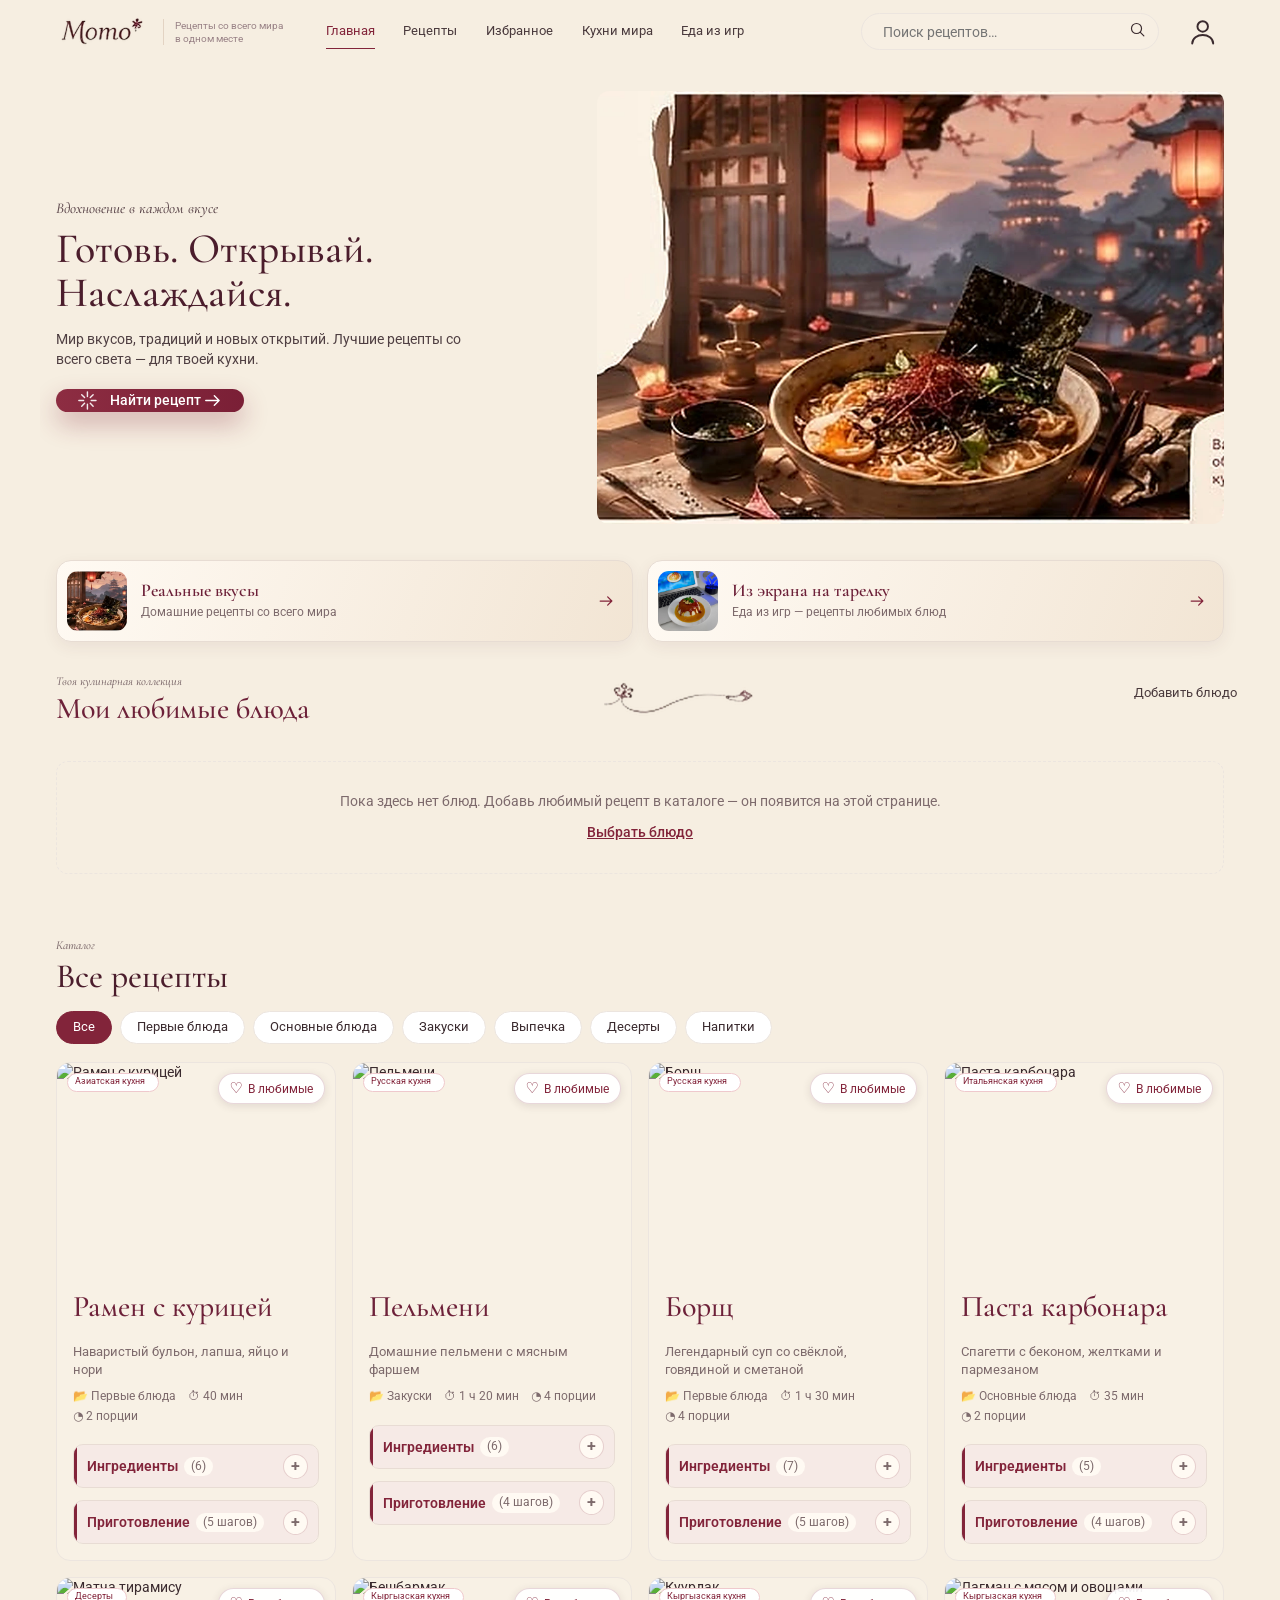
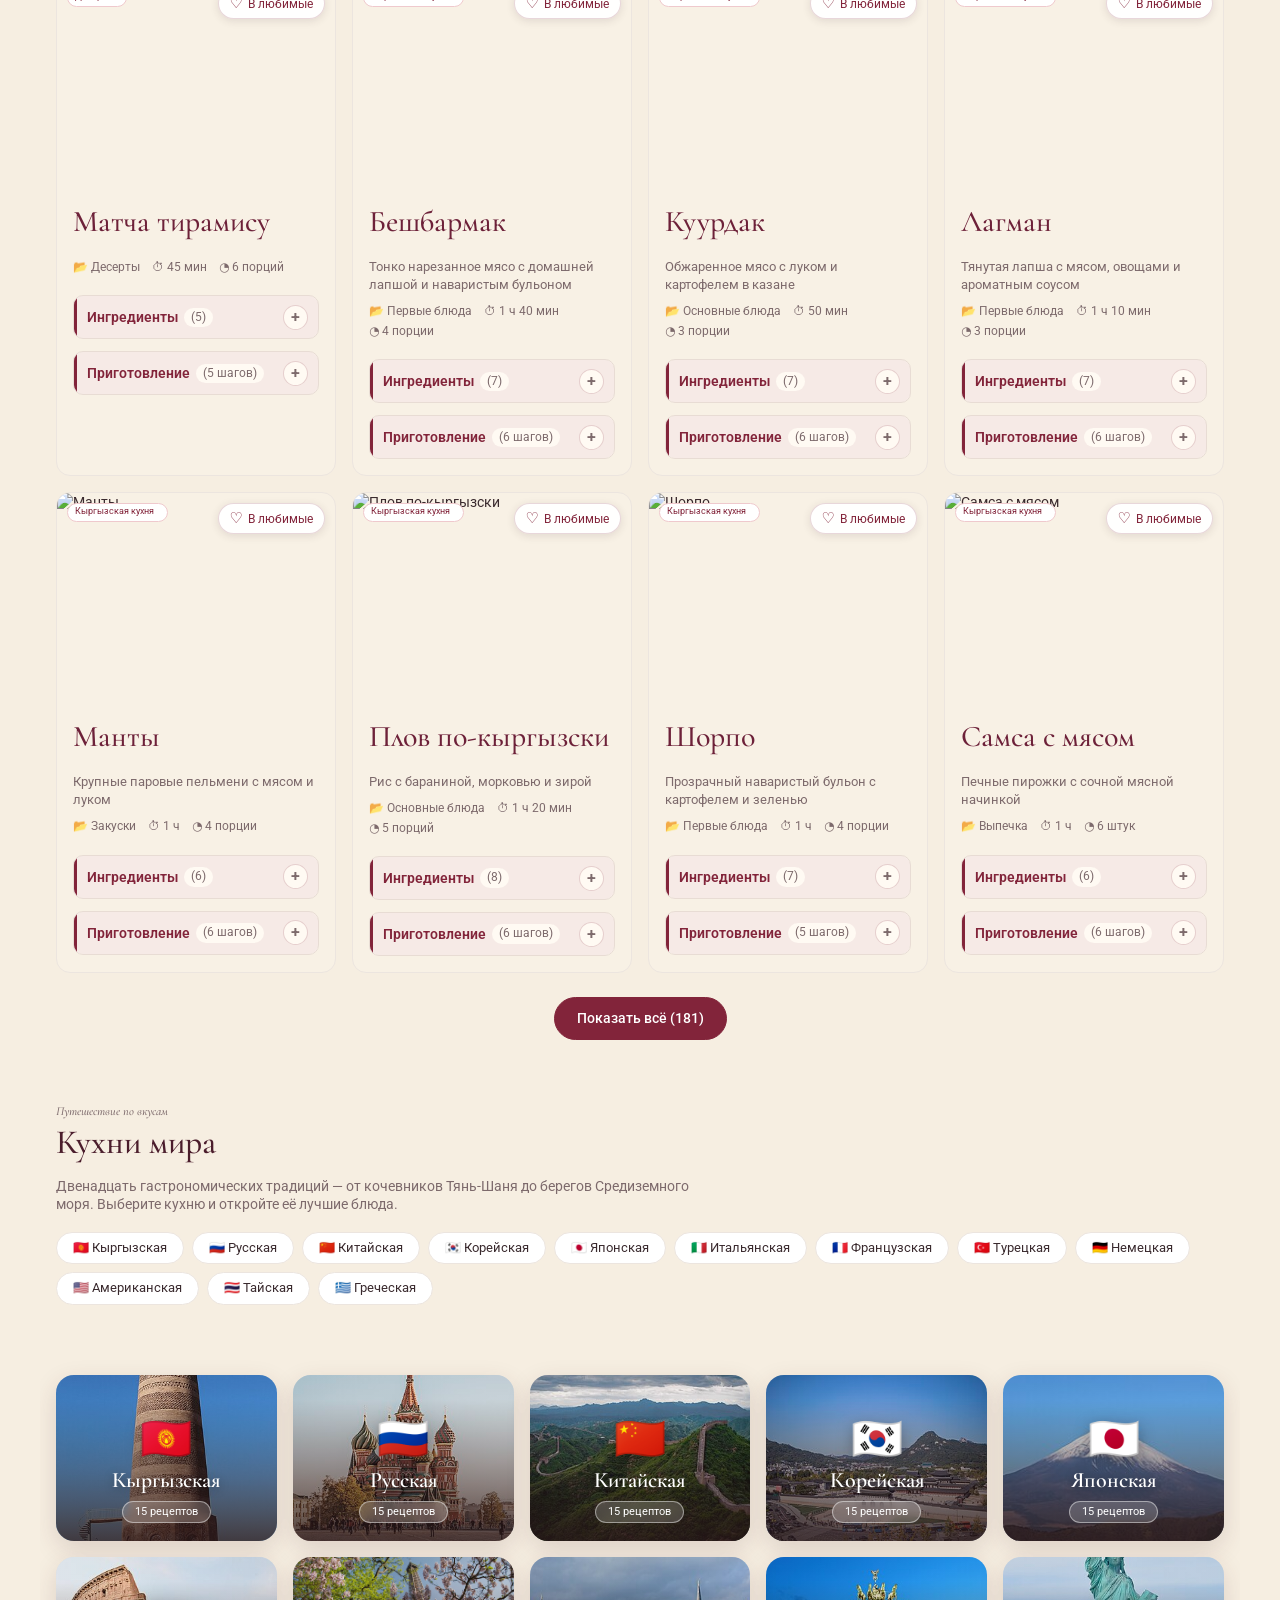
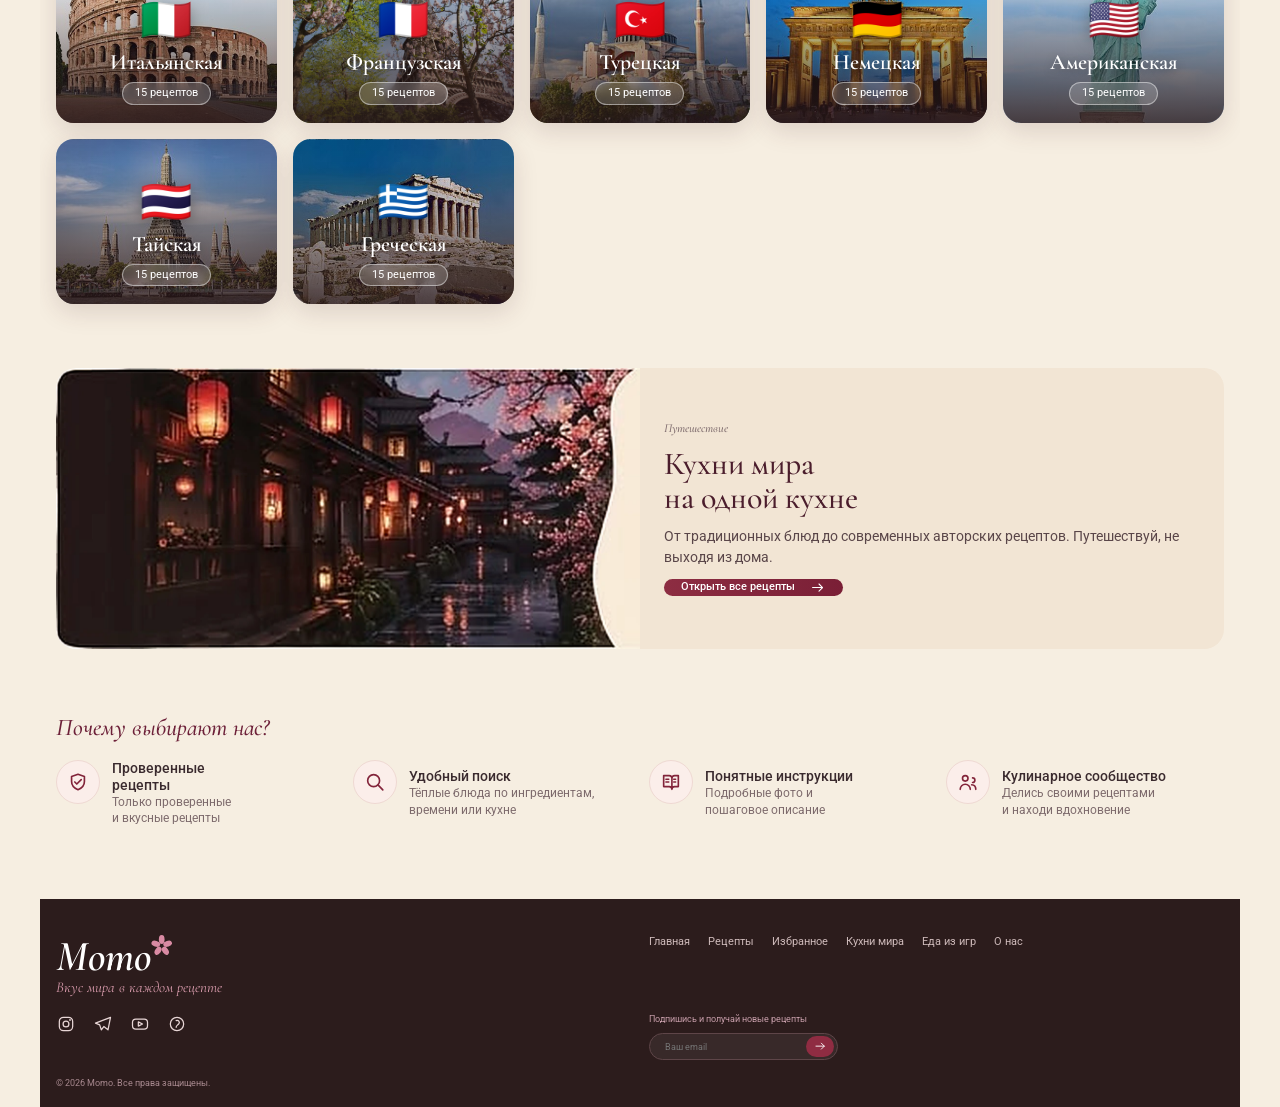
==== commit 38d07335: "menu for game" ====
--- a/index.html
+++ b/index.html
@@ -18,6 +18,7 @@
     <a href="#recipeCatalog" data-nav="recipes">Рецепты</a>
     <a href="#recipes" data-nav="fav">Избранное</a>
     <a href="#cuisines" data-nav="world">Кухни мира</a>
+    <a href="games.html">Еда из игр</a>
   </nav>
   <form class="search" id="searchForm" role="search">
     <input type="search" id="search" placeholder="Поиск рецептов…" aria-label="Поиск рецептов">
@@ -37,47 +38,27 @@
   <div class="leaf"><span>Вкус объединяет культуры</span><svg viewBox="0 0 24 24"><use href="#bud"/></svg></div>
 </section>
 
+<nav class="entry-links" aria-label="Выбрать коллекцию рецептов">
+  <a class="entry-card" href="#recipeCatalog">
+    <img src="assets/images/hero.webp" alt="">
+    <span class="entry-copy"><strong>Реальные вкусы</strong><small>Домашние рецепты со всего мира</small></span>
+    <svg viewBox="0 0 24 24" aria-hidden="true"><path d="M5 12h14m-5-5 5 5-5 5"/></svg>
+  </a>
+  <a class="entry-card" href="games.html">
+    <img src="assets/images/game-food/game-01.png" alt="">
+    <span class="entry-copy"><strong>Из экрана на тарелку</strong><small>Еда из игр — рецепты любимых блюд</small></span>
+    <svg viewBox="0 0 24 24" aria-hidden="true"><path d="M5 12h14m-5-5 5 5-5 5"/></svg>
+  </a>
+</nav>
+
 <section class="sec pop-sec" id="recipes">
-  <p class="kicker">Популярные рецепты</p><h2>Блюда, которые покоряют</h2>
+  <p class="kicker">Твоя кулинарная коллекция</p><h2>Мои любимые блюда</h2>
   <img class="fh2" src="assets/images/flowerhead2.webp" alt="">
-  <a href="#recipes" class="more" id="allRecipes">Смотреть все</a>
-  <div class="cards" id="cards" aria-live="polite">
-    <article class="card" data-id="1" data-cat="soup">
-      <img class="ph" src="https://commons.wikimedia.org/wiki/Special:FilePath/Soy_ramen.jpg?width=800" alt="Рамен с курицей" loading="lazy" referrerpolicy="no-referrer">
-      <button class="fav" aria-pressed="false" aria-label="В избранное: Рамен с курицей"><svg viewBox="0 0 24 24"><path d="M12 20s-7-4.500-7-10a4 4 0 0 1 7-2 4 4 0 0 1 7 2c0 5.500-7 10-7 10Z"/></svg></button>
-      <h3>Рамен с курицей</h3>
-      <span class="tag">Азиатская кухня</span>
-      <div class="meta"><span><svg viewBox="0 0 24 24"><circle cx="12" cy="12" r="8"/><path d="M12 7v5l3 2"/></svg>40 мин</span><span><svg viewBox="0 0 24 24"><circle cx="12" cy="12" r="8"/><path d="M12 12V4M12 12l5 5"/></svg>2 порции</span><button class="open" aria-label="Открыть рецепт: Рамен с курицей"><svg viewBox="0 0 24 24"><path d="M5 12h14m-5-5 5 5-5 5"/></svg></button></div>
-    </article>
-    <article class="card" data-id="2" data-cat="snack">
-      <img class="ph" src="https://commons.wikimedia.org/wiki/Special:FilePath/Pelmeni.jpg?width=800" alt="Пельмени" loading="lazy" referrerpolicy="no-referrer">
-      <button class="fav" aria-pressed="false" aria-label="В избранное: Пельмени"><svg viewBox="0 0 24 24"><path d="M12 20s-7-4.500-7-10a4 4 0 0 1 7-2 4 4 0 0 1 7 2c0 5.500-7 10-7 10Z"/></svg></button>
-      <h3>Пельмени</h3>
-      <span class="tag">Русская кухня</span>
-      <div class="meta"><span><svg viewBox="0 0 24 24"><circle cx="12" cy="12" r="8"/><path d="M12 7v5l3 2"/></svg>1 ч 20 мин</span><span><svg viewBox="0 0 24 24"><circle cx="12" cy="12" r="8"/><path d="M12 12V4M12 12l5 5"/></svg>4 порции</span><button class="open" aria-label="Открыть рецепт: Пельмени"><svg viewBox="0 0 24 24"><path d="M5 12h14m-5-5 5 5-5 5"/></svg></button></div>
-    </article>
-    <article class="card" data-id="3" data-cat="soup">
-      <img class="ph" src="https://commons.wikimedia.org/wiki/Special:FilePath/Borscht_served.jpg?width=800" alt="Борщ" loading="lazy" referrerpolicy="no-referrer">
-      <button class="fav" aria-pressed="false" aria-label="В избранное: Борщ"><svg viewBox="0 0 24 24"><path d="M12 20s-7-4.500-7-10a4 4 0 0 1 7-2 4 4 0 0 1 7 2c0 5.500-7 10-7 10Z"/></svg></button>
-      <h3>Борщ</h3>
-      <span class="tag">Русская кухня</span>
-      <div class="meta"><span><svg viewBox="0 0 24 24"><circle cx="12" cy="12" r="8"/><path d="M12 7v5l3 2"/></svg>1 ч 30 мин</span><span><svg viewBox="0 0 24 24"><circle cx="12" cy="12" r="8"/><path d="M12 12V4M12 12l5 5"/></svg>4 порции</span><button class="open" aria-label="Открыть рецепт: Борщ"><svg viewBox="0 0 24 24"><path d="M5 12h14m-5-5 5 5-5 5"/></svg></button></div>
-    </article>
-    <article class="card" data-id="4" data-cat="main">
-      <img class="ph" src="https://commons.wikimedia.org/wiki/Special:FilePath/Espaguetis%20carbonara.jpg?width=800" alt="Паста карбонара" loading="lazy" referrerpolicy="no-referrer">
-      <button class="fav" aria-pressed="false" aria-label="В избранное: Паста карбонара"><svg viewBox="0 0 24 24"><path d="M12 20s-7-4.500-7-10a4 4 0 0 1 7-2 4 4 0 0 1 7 2c0 5.500-7 10-7 10Z"/></svg></button>
-      <h3>Паста карбонара</h3>
-      <span class="tag">Итальянская кухня</span>
-      <div class="meta"><span><svg viewBox="0 0 24 24"><circle cx="12" cy="12" r="8"/><path d="M12 7v5l3 2"/></svg>35 мин</span><span><svg viewBox="0 0 24 24"><circle cx="12" cy="12" r="8"/><path d="M12 12V4M12 12l5 5"/></svg>2 порции</span><button class="open" aria-label="Открыть рецепт: Паста карбонара"><svg viewBox="0 0 24 24"><path d="M5 12h14m-5-5 5 5-5 5"/></svg></button></div>
-    </article>
-    <article class="card" data-id="5" data-cat="dessert">
-      <img class="ph" src="https://commons.wikimedia.org/wiki/Special:FilePath/Matcha%20tiramisu.jpg?width=800" alt="Матча тирамису" loading="lazy" referrerpolicy="no-referrer">
-      <button class="fav" aria-pressed="false" aria-label="В избранное: Матча тирамису"><svg viewBox="0 0 24 24"><path d="M12 20s-7-4.500-7-10a4 4 0 0 1 7-2 4 4 0 0 1 7 2c0 5.500-7 10-7 10Z"/></svg></button>
-      <h3>Матча тирамису</h3>
-      <span class="tag">Десерты</span>
-      <div class="meta"><span><svg viewBox="0 0 24 24"><circle cx="12" cy="12" r="8"/><path d="M12 7v5l3 2"/></svg>45 мин</span><span><svg viewBox="0 0 24 24"><circle cx="12" cy="12" r="8"/><path d="M12 12V4M12 12l5 5"/></svg>6 порций</span><button class="open" aria-label="Открыть рецепт: Матча тирамису"><svg viewBox="0 0 24 24"><path d="M5 12h14m-5-5 5 5-5 5"/></svg></button></div>
-    </article>
-    <div class="empty" id="cardsEmpty" hidden><span id="cardsEmptyText"></span> <button id="reset">показать все рецепты</button></div>
+  <a href="#recipeCatalog" class="more" id="allRecipes">Добавить блюдо</a>
+  <div class="recipe-grid favorite-grid" id="cards" aria-live="polite"></div>
+  <div class="empty favorite-empty" id="cardsEmpty">
+    <p>Пока здесь нет блюд. Добавь любимый рецепт в каталоге — он появится на этой странице.</p>
+    <button type="button" id="findFavorite">Выбрать блюдо</button>
   </div>
 </section>
 
@@ -319,7 +300,7 @@
     </article>
     <article class="rcard" id="recipe-kirgiz-2" data-cat="soup">
       <div class="rimg">
-        <img src="https://commons.wikimedia.org/wiki/Special:FilePath/L%C7%ABgma%C3%B0r%20Gu%C3%B0r%C3%B8%C3%B0arson%20%28British%20Library%20Cotton%20MS%20Julius%20A%20VII%2C%20folio%2033v%29.jpg?width=800" alt="Лагман" loading="lazy" referrerpolicy="no-referrer">
+        <img src="https://thumb.wikimedia.org/wikipedia/commons/thumb/7/71/Armenian_Harisa.JPG/330px-Armenian_Harisa.JPG" alt="Лагман с мясом и овощами" loading="lazy" referrerpolicy="no-referrer">
         <span class="tag">Кыргызская кухня</span>
       </div>
       <div class="rbody">
@@ -519,7 +500,7 @@
     </article>
     <article class="rcard" id="recipe-kirgiz-8" data-cat="soup">
       <div class="rimg">
-        <img src="https://commons.wikimedia.org/wiki/Special:FilePath/Mongolian%20dried%20yogurt.jpg?width=800" alt="Кескек" loading="lazy" referrerpolicy="no-referrer">
+        <img src="https://thumb.wikimedia.org/wikipedia/commons/thumb/3/30/Lagman_avec_salade_et_chou_ferment%C3%A9%2C_restaurant_Boukhara%2C_Lyon_%282021%29.jpg/960px-Lagman_avec_salade_et_chou_ferment%C3%A9%2C_restaurant_Boukhara%2C_Lyon_%282021%29.jpg" alt="Кескек — пшеничная каша с мясом" loading="lazy" referrerpolicy="no-referrer">
         <span class="tag">Кыргызская кухня</span>
       </div>
       <div class="rbody">
@@ -1315,7 +1296,7 @@
     </article>
     <article class="rcard" id="recipe-chin-4" data-cat="soup">
       <div class="rimg">
-        <img src="https://commons.wikimedia.org/wiki/Special:FilePath/Shanghai%20hot%20pots-20150518-RM-102531.jpg?width=800" alt="Горячий котелок" loading="lazy" referrerpolicy="no-referrer">
+        <img src="https://thumb.wikimedia.org/wikipedia/commons/thumb/9/91/Hot_Pot.jpg/330px-Hot_Pot.jpg" alt="Китайский горячий котелок с мясом и овощами" loading="lazy" referrerpolicy="no-referrer">
         <span class="tag">Китайская кухня</span>
       </div>
       <div class="rbody">
@@ -4063,7 +4044,7 @@
     </article>
     <article class="rcard" id="recipe-tur-14" data-cat="dessert">
       <div class="rimg">
-        <img src="https://commons.wikimedia.org/wiki/Special:FilePath/Turkish%20Delight%20lokum.jpg?width=800" alt="Рахат-лукум" loading="lazy" referrerpolicy="no-referrer">
+        <img src="https://thumb.wikimedia.org/wikipedia/commons/thumb/b/bc/TurkishDelightDisplay.jpg/330px-TurkishDelightDisplay.jpg" alt="Турецкий рахат-лукум" loading="lazy" referrerpolicy="no-referrer">
         <span class="tag">Турецкая кухня</span>
       </div>
       <div class="rbody">
@@ -4428,7 +4409,7 @@
     </article>
     <article class="rcard" id="recipe-ger-10" data-cat="main">
       <div class="rimg">
-        <img src="https://commons.wikimedia.org/wiki/Special:FilePath/From%20tough%20to%20tender%20%28IA%20fromtoughtotende1935unit%29.pdf?width=800" alt="Сауэрбратен" loading="lazy" referrerpolicy="no-referrer">
+        <img src="https://thumb.wikimedia.org/wikipedia/commons/thumb/2/2a/Heldrunger_Sauerbraten_2.JPG/330px-Heldrunger_Sauerbraten_2.JPG" alt="Сауэрбратен — тушёная говядина с соусом" loading="lazy" referrerpolicy="no-referrer">
         <span class="tag">Немецкая кухня</span>
       </div>
       <div class="rbody">
@@ -4627,7 +4608,7 @@
     </article>
     <article class="rcard" id="recipe-usa-1" data-cat="bake">
       <div class="rimg">
-        <img src="https://commons.wikimedia.org/wiki/Special:FilePath/New%20York%20hot%20dog%20stand%20%282024%29-L1005645.jpg?width=800" alt="Хот-дог по-нью-йоркски" loading="lazy" referrerpolicy="no-referrer">
+        <img src="https://thumb.wikimedia.org/wikipedia/commons/thumb/b/b1/Hot_dog_with_mustard.png/330px-Hot_dog_with_mustard.png" alt="Хот-дог с горчицей" loading="lazy" referrerpolicy="no-referrer">
         <span class="tag">Американская кухня</span>
       </div>
       <div class="rbody">
@@ -4955,7 +4936,7 @@
     </article>
     <article class="rcard" id="recipe-usa-11" data-cat="bake">
       <div class="rimg">
-        <img src="https://commons.wikimedia.org/wiki/Special:FilePath/2014-08-29%2011%2034%2032%20The%20fire%20tower%20on%20top%20of%20Apple%20Pie%20Hill%20in%20Wharton%20State%20Forest%2C%20Tabernacle%20Township%2C%20New%20Jersey.JPG?width=800" alt="Яблочный пирог" loading="lazy" referrerpolicy="no-referrer">
+        <img src="https://commons.wikimedia.org/wiki/Special:FilePath/Apple_pie.jpg?width=800" alt="Яблочный пирог" loading="lazy" referrerpolicy="no-referrer">
         <span class="tag">Американская кухня</span>
       </div>
       <div class="rbody">
@@ -5401,7 +5382,7 @@
     </article>
     <article class="rcard" id="recipe-thai-9" data-cat="dessert">
       <div class="rimg">
-        <img src="https://commons.wikimedia.org/wiki/Special:FilePath/Mango%20sticky%20rice%2C%20the%20classic%20thai%20dessert%20%284284632258%29.jpg?width=800" alt="Манго со сладким рисом" loading="lazy" referrerpolicy="no-referrer">
+        <img src="https://thumb.wikimedia.org/wikipedia/commons/thumb/5/5d/Mango_sticy_rice_%283859549574%29.jpg/330px-Mango_sticy_rice_%283859549574%29.jpg" alt="Манго со сладким клейким рисом" loading="lazy" referrerpolicy="no-referrer">
         <span class="tag">Тайская кухня</span>
       </div>
       <div class="rbody">
@@ -6226,7 +6207,7 @@
           </div>
         </article>
         <article class="dcard">
-          <div class="dimg" style="background-image:url('https://commons.wikimedia.org/wiki/Special:FilePath/L%C7%ABgma%C3%B0r%20Gu%C3%B0r%C3%B8%C3%B0arson%20%28British%20Library%20Cotton%20MS%20Julius%20A%20VII%2C%20folio%2033v%29.jpg?width=800')"><span class="dimgshade"></span><span class="dflag">🇰🇬</span><span class="dnum">03</span></div>
+          <div class="dimg" style="background-image:url('https://thumb.wikimedia.org/wikipedia/commons/thumb/7/71/Armenian_Harisa.JPG/330px-Armenian_Harisa.JPG')"><span class="dimgshade"></span><span class="dflag">🇰🇬</span><span class="dnum">03</span></div>
           <div class="dbody">
             <h3>Лагман</h3>
             <p>Тянутая лапша с мясом, овощами и ароматным соусом</p>
@@ -6274,7 +6255,7 @@
           </div>
         </article>
         <article class="dcard">
-          <div class="dimg" style="background-image:url('https://commons.wikimedia.org/wiki/Special:FilePath/Mongolian%20dried%20yogurt.jpg?width=800')"><span class="dimgshade"></span><span class="dflag">🇰🇬</span><span class="dnum">09</span></div>
+          <div class="dimg" style="background-image:url('https://thumb.wikimedia.org/wikipedia/commons/thumb/3/30/Lagman_avec_salade_et_chou_ferment%C3%A9%2C_restaurant_Boukhara%2C_Lyon_%282021%29.jpg/960px-Lagman_avec_salade_et_chou_ferment%C3%A9%2C_restaurant_Boukhara%2C_Lyon_%282021%29.jpg')"><span class="dimgshade"></span><span class="dflag">🇰🇬</span><span class="dnum">09</span></div>
           <div class="dbody">
             <h3>Кескек</h3>
             <p>Пшеничная каша с мясом в бульоне</p>
@@ -6508,7 +6489,7 @@
           </div>
         </article>
         <article class="dcard">
-          <div class="dimg" style="background-image:url('https://commons.wikimedia.org/wiki/Special:FilePath/Shanghai%20hot%20pots-20150518-RM-102531.jpg?width=800')"><span class="dimgshade"></span><span class="dflag">🇨🇳</span><span class="dnum">05</span></div>
+          <div class="dimg" style="background-image:url('https://thumb.wikimedia.org/wikipedia/commons/thumb/9/91/Hot_Pot.jpg/330px-Hot_Pot.jpg')"><span class="dimgshade"></span><span class="dflag">🇨🇳</span><span class="dnum">05</span></div>
           <div class="dbody">
             <h3>Горячий котелок</h3>
             <p>Хого: бульон, мясо и овощи прямо на столе</p>
@@ -7253,7 +7234,7 @@
           </div>
         </article>
         <article class="dcard">
-          <div class="dimg" style="background-image:url('https://commons.wikimedia.org/wiki/Special:FilePath/Turkish%20Delight%20lokum.jpg?width=800')"><span class="dimgshade"></span><span class="dflag">🇹🇷</span><span class="dnum">15</span></div>
+          <div class="dimg" style="background-image:url('https://thumb.wikimedia.org/wikipedia/commons/thumb/b/bc/TurkishDelightDisplay.jpg/330px-TurkishDelightDisplay.jpg')"><span class="dimgshade"></span><span class="dflag">🇹🇷</span><span class="dnum">15</span></div>
           <div class="dbody">
             <h3>Рахат-лукум</h3>
             <p>Классический лукум с розовой водой</p>
@@ -7354,7 +7335,7 @@
           </div>
         </article>
         <article class="dcard">
-          <div class="dimg" style="background-image:url('https://commons.wikimedia.org/wiki/Special:FilePath/From%20tough%20to%20tender%20%28IA%20fromtoughtotende1935unit%29.pdf?width=800')"><span class="dimgshade"></span><span class="dflag">🇩🇪</span><span class="dnum">11</span></div>
+          <div class="dimg" style="background-image:url('https://thumb.wikimedia.org/wikipedia/commons/thumb/2/2a/Heldrunger_Sauerbraten_2.JPG/330px-Heldrunger_Sauerbraten_2.JPG')"><span class="dimgshade"></span><span class="dflag">🇩🇪</span><span class="dnum">11</span></div>
           <div class="dbody">
             <h3>Сауэрбратен</h3>
             <p>Маринованная говядина в тёмном соусе</p>
@@ -7415,7 +7396,7 @@
           </div>
         </article>
         <article class="dcard">
-          <div class="dimg" style="background-image:url('https://commons.wikimedia.org/wiki/Special:FilePath/New%20York%20hot%20dog%20stand%20%282024%29-L1005645.jpg?width=800')"><span class="dimgshade"></span><span class="dflag">🇺🇸</span><span class="dnum">02</span></div>
+          <div class="dimg" style="background-image:url('https://thumb.wikimedia.org/wikipedia/commons/thumb/b/b1/Hot_dog_with_mustard.png/330px-Hot_dog_with_mustard.png')"><span class="dimgshade"></span><span class="dflag">🇺🇸</span><span class="dnum">02</span></div>
           <div class="dbody">
             <h3>Хот-дог по-нью-йоркски</h3>
             <p>Булочка с сосиской, горчицей и кимчуком</p>
@@ -7495,7 +7476,7 @@
           </div>
         </article>
         <article class="dcard">
-          <div class="dimg" style="background-image:url('https://commons.wikimedia.org/wiki/Special:FilePath/2014-08-29%2011%2034%2032%20The%20fire%20tower%20on%20top%20of%20Apple%20Pie%20Hill%20in%20Wharton%20State%20Forest%2C%20Tabernacle%20Township%2C%20New%20Jersey.JPG?width=800')"><span class="dimgshade"></span><span class="dflag">🇺🇸</span><span class="dnum">12</span></div>
+          <div class="dimg" style="background-image:url('https://commons.wikimedia.org/wiki/Special:FilePath/Apple_pie.jpg?width=800')"><span class="dimgshade"></span><span class="dflag">🇺🇸</span><span class="dnum">12</span></div>
           <div class="dbody">
             <h3>Яблочный пирог</h3>
             <p>Классический аппл-пай с корицей</p>
@@ -7612,7 +7593,7 @@
           </div>
         </article>
         <article class="dcard">
-          <div class="dimg" style="background-image:url('https://commons.wikimedia.org/wiki/Special:FilePath/Mango%20sticky%20rice%2C%20the%20classic%20thai%20dessert%20%284284632258%29.jpg?width=800')"><span class="dimgshade"></span><span class="dflag">🇹🇭</span><span class="dnum">10</span></div>
+          <div class="dimg" style="background-image:url('https://thumb.wikimedia.org/wikipedia/commons/thumb/5/5d/Mango_sticy_rice_%283859549574%29.jpg/330px-Mango_sticy_rice_%283859549574%29.jpg')"><span class="dimgshade"></span><span class="dflag">🇹🇭</span><span class="dnum">10</span></div>
           <div class="dbody">
             <h3>Манго со сладким рисом</h3>
             <p>Десерт из манго с кокосовым рисом</p>
@@ -7823,7 +7804,7 @@
 <footer class="footer">
   <svg class="wave" viewBox="0 0 896 16" preserveAspectRatio="none"><path d="M0 16V8C60 0 110 6 170 6s100-5 190-1 140 6 220 3 140-6 210-3 80 0 106-2v13Z"/></svg>
   <div class="flogo"><span class="logo-t">Momo</span><svg class="bud" viewBox="0 0 24 24"><use href="#bud"/></svg><small>Вкус мира в каждом рецепте</small></div>
-  <nav class="fnav"><a href="#top">Главная</a><a href="#recipeCatalog">Рецепты</a><a href="#recipes" data-nav="fav">Избранное</a><a href="#cuisines">Кухни мира</a><a href="#why">О нас</a></nav>
+  <nav class="fnav"><a href="#top">Главная</a><a href="#recipeCatalog">Рецепты</a><a href="#recipes" data-nav="fav">Избранное</a><a href="#cuisines">Кухни мира</a><a href="games.html">Еда из игр</a><a href="#why">О нас</a></nav>
   <div class="social">
     <a href="https://instagram.com" target="_blank" rel="noopener" aria-label="Instagram"><svg viewBox="0 0 24 24"><rect x="4" y="4" width="16" height="16" rx="5"/><circle cx="12" cy="12" r="3.500"/><circle cx="16.800" cy="7.200" r=".4"/></svg></a>
     <a href="https://t.me" target="_blank" rel="noopener" aria-label="Telegram"><svg viewBox="0 0 24 24"><path d="M21 4 3 11l5 2 2 6 3-4 5 4Z"/></svg></a>
--- a/css/style.css
+++ b/css/style.css
@@ -201,6 +201,63 @@
   width: 100%;
   border-radius: 12px;
 }
+.entry-links {
+  display: grid;
+  grid-template-columns: repeat(2, minmax(0, 1fr));
+  gap: 14px;
+  padding: 8px 16px 0;
+  max-width: 1200px;
+  margin: 0 auto;
+}
+.entry-card {
+  min-width: 0;
+  min-height: 82px;
+  display: flex;
+  align-items: center;
+  gap: 14px;
+  padding: 10px 16px 10px 10px;
+  border: 1px solid #e7dcd3;
+  border-radius: 15px;
+  background: linear-gradient(110deg, #fffaf3, #f2e5d4);
+  box-shadow: 0 5px 16px rgba(80, 40, 50, 0.07);
+  transition:
+    transform 0.2s,
+    box-shadow 0.2s,
+    border-color 0.2s;
+}
+.entry-card:hover {
+  transform: translateY(-2px);
+  border-color: #d7b9b3;
+  box-shadow: 0 9px 22px rgba(80, 40, 50, 0.12);
+}
+.entry-card > img {
+  flex: 0 0 60px;
+  width: 60px;
+  height: 60px;
+  object-fit: cover;
+  border-radius: 11px;
+}
+.entry-copy {
+  min-width: 0;
+  display: grid;
+  gap: 3px;
+}
+.entry-copy strong {
+  color: var(--h2);
+  font: 600 18px/1.1 var(--serif);
+}
+.entry-copy small {
+  color: var(--mute);
+  font-size: 12px;
+  line-height: 1.35;
+}
+.entry-card > svg {
+  flex: 0 0 20px;
+  width: 20px;
+  height: 20px;
+  margin-left: auto;
+  color: var(--wine);
+}
 .leaf {
   display: none;
 }
@@ -540,6 +597,10 @@
   margin: 5px 0;
 }
 .mb h4 {
+  padding: 7px 10px;
+  border-left: 3px solid var(--wine);
+  border-radius: 0 8px 8px 0;
+  background: rgba(130, 36, 58, 0.08);
   font: 600 19px var(--serif);
   color: var(--h1);
   margin-top: 14px;
@@ -758,6 +819,33 @@
 .rimg {
   position: relative;
 }
+.favorite-toggle {
+  position: absolute;
+  z-index: 2;
+  top: 10px;
+  right: 10px;
+  display: inline-flex;
+  align-items: center;
+  gap: 5px;
+  max-width: calc(100% - 20px);
+  padding: 7px 11px;
+  border: 1px solid rgba(130, 36, 58, 0.18);
+  border-radius: 20px;
+  background: rgba(255, 255, 255, 0.94);
+  color: var(--wine);
+  font-size: 12px;
+  line-height: 1.2;
+  box-shadow: 0 2px 8px rgba(58, 42, 46, 0.12);
+}
+.favorite-toggle[aria-pressed="true"] {
+  border-color: var(--wine);
+  background: var(--wine);
+  color: #fff;
+}
+.favorite-toggle span:first-child {
+  font-size: 15px;
+  line-height: 1;
+}
 .rimg img {
   width: 100%;
   aspect-ratio: 4/3;
@@ -797,18 +885,29 @@
   margin: 4px 0 8px;
 }
 .rdet {
-  border-top: 1px solid var(--line);
-  padding-top: 8px;
-  margin-top: auto;
+  margin-top: 10px;
+  overflow: hidden;
+  border: 1px solid #e8dcd4;
+  border-radius: 10px;
+  background: #fffaf3;
 }
 .rdet summary {
   cursor: pointer;
-  font: 600 14px var(--sans);
+  min-height: 42px;
+  padding: 8px 10px;
+  border-left: 3px solid var(--wine);
+  background: rgba(130, 36, 58, 0.07);
+  font: 600 14px/1.3 var(--sans);
   color: var(--wine);
   list-style: none;
   display: flex;
   align-items: center;
   gap: 6px;
+  transition: background 0.2s;
+}
+.rdet summary:hover,
+.rdet[open] summary {
+  background: rgba(130, 36, 58, 0.12);
 }
 .rdet summary::-webkit-details-marker {
   display: none;
@@ -816,6 +915,14 @@
 .rdet summary::after {
   content: "+";
   margin-left: auto;
+  flex: 0 0 23px;
+  width: 23px;
+  height: 23px;
+  display: grid;
+  place-items: center;
+  border: 1px solid rgba(130, 36, 58, 0.2);
+  border-radius: 50%;
+  background: #fffaf3;
   font-size: 16px;
   color: var(--mute);
 }
@@ -823,9 +930,17 @@
   content: "–";
 }
 .rdet summary b {
+  padding: 2px 7px;
+  border-radius: 12px;
+  background: #fffaf3;
   font-weight: 400;
   color: var(--mute);
   font-size: 12px;
+}
+.rdet .ring,
+.rdet .rsteps {
+  padding: 10px 14px 12px 32px;
+  margin: 0;
 }
 .ring {
   padding-left: 18px;
@@ -840,6 +955,24 @@
 .rsteps {
   padding-left: 18px;
   margin: 8px 0 4px;
+}
+.favorite-grid {
+  margin-top: 18px;
+}
+.favorite-empty {
+  margin-top: 18px;
+}
+.favorite-empty p {
+  margin-bottom: 12px;
+}
+.favorite-empty button {
+  color: var(--wine);
+  font-weight: 500;
+  text-decoration: underline;
+}
+.game-empty {
+  margin-top: 20px;
+  color: var(--mute);
 }
 @media (min-width: 640px) {
   .cats {
@@ -1719,6 +1852,11 @@
   border-color: var(--wine);
   color: var(--wine);
   transform: translateY(-2px);
+}
+.qchip.on {
+  border-color: var(--wine);
+  background: var(--wine);
+  color: #fff;
 }
 .chead {
   display: flex;
@@ -2248,6 +2386,24 @@
     grid-template-columns: 1fr;
   }
 }
+@media (max-width: 640px) {
+  .entry-links {
+    grid-template-columns: 1fr;
+    gap: 10px;
+    padding-top: 0;
+  }
+  .entry-card {
+    min-height: 74px;
+  }
+  .entry-card > img {
+    flex-basis: 52px;
+    width: 52px;
+    height: 52px;
+  }
+  .entry-copy strong {
+    font-size: 17px;
+  }
+}
 
 /* Заглушка вместо фото, если подходящего снимка блюда пока нет */
 .dimg.nophoto {
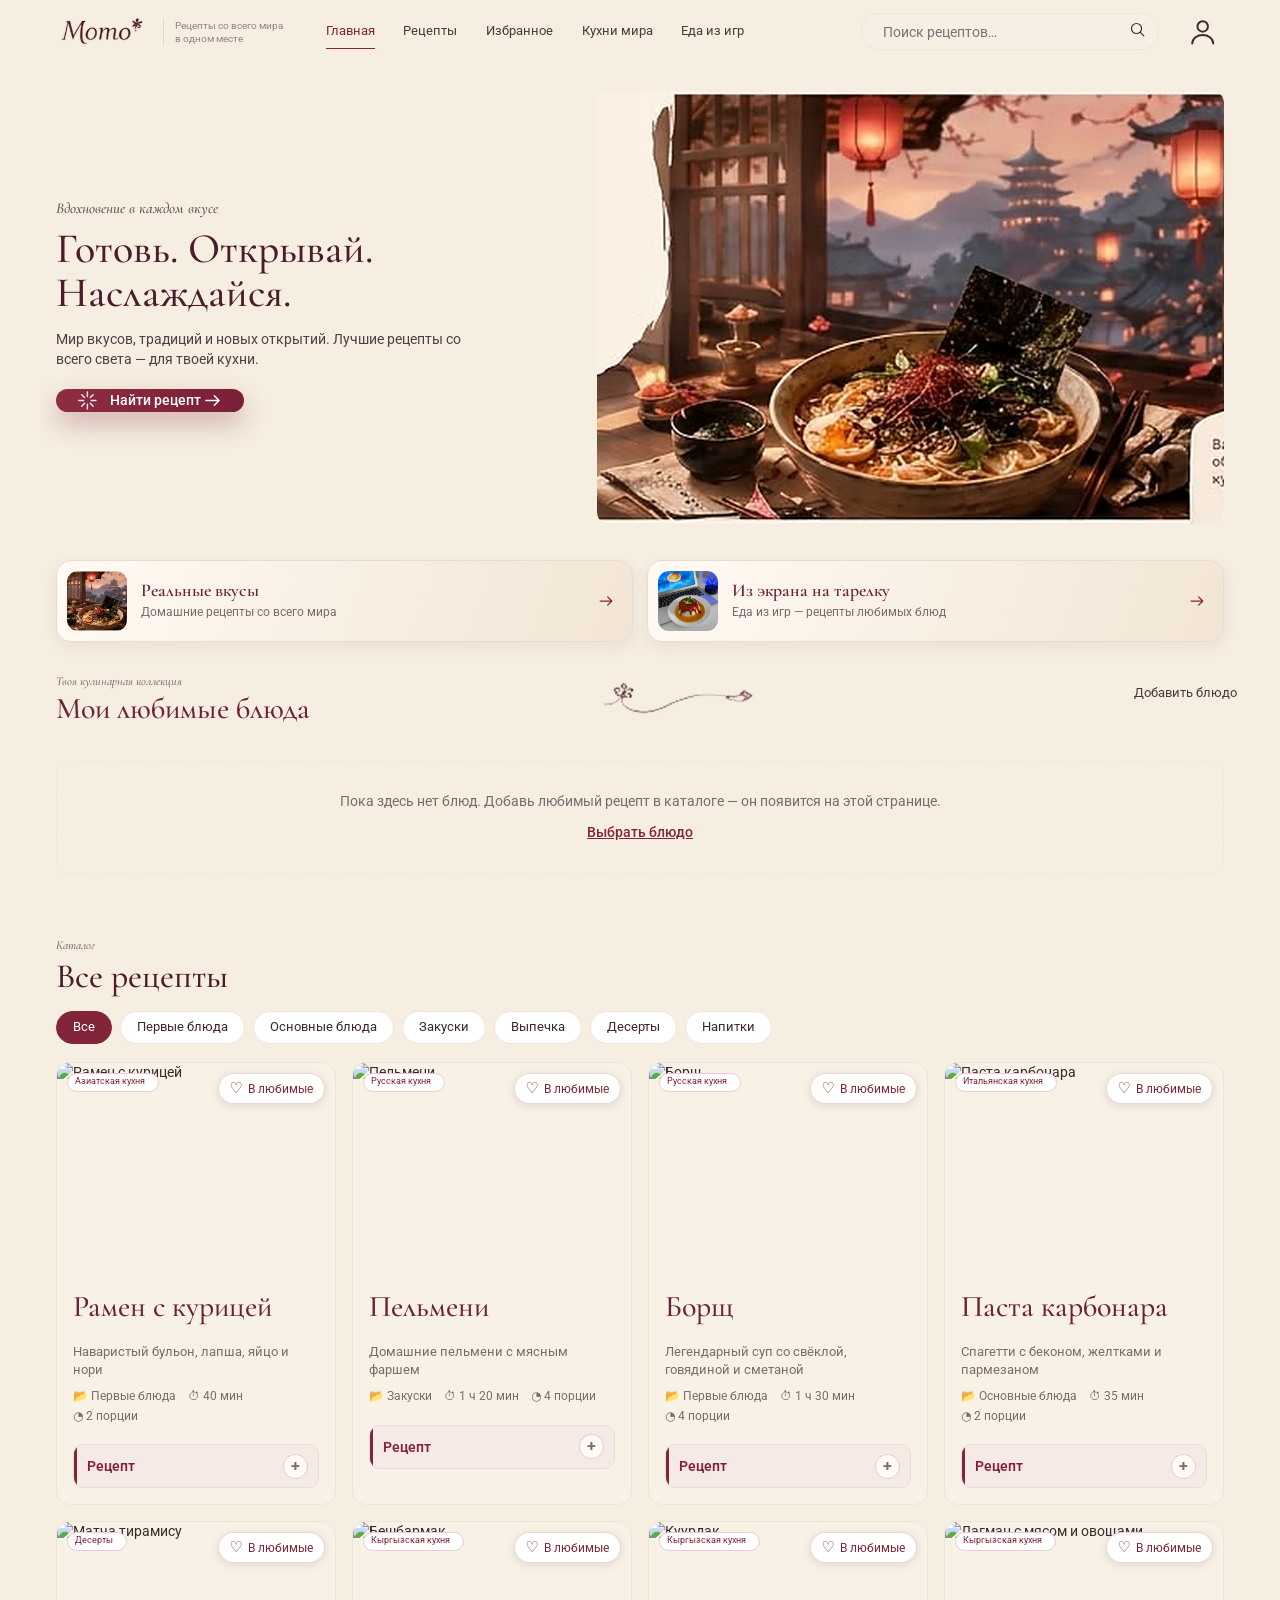
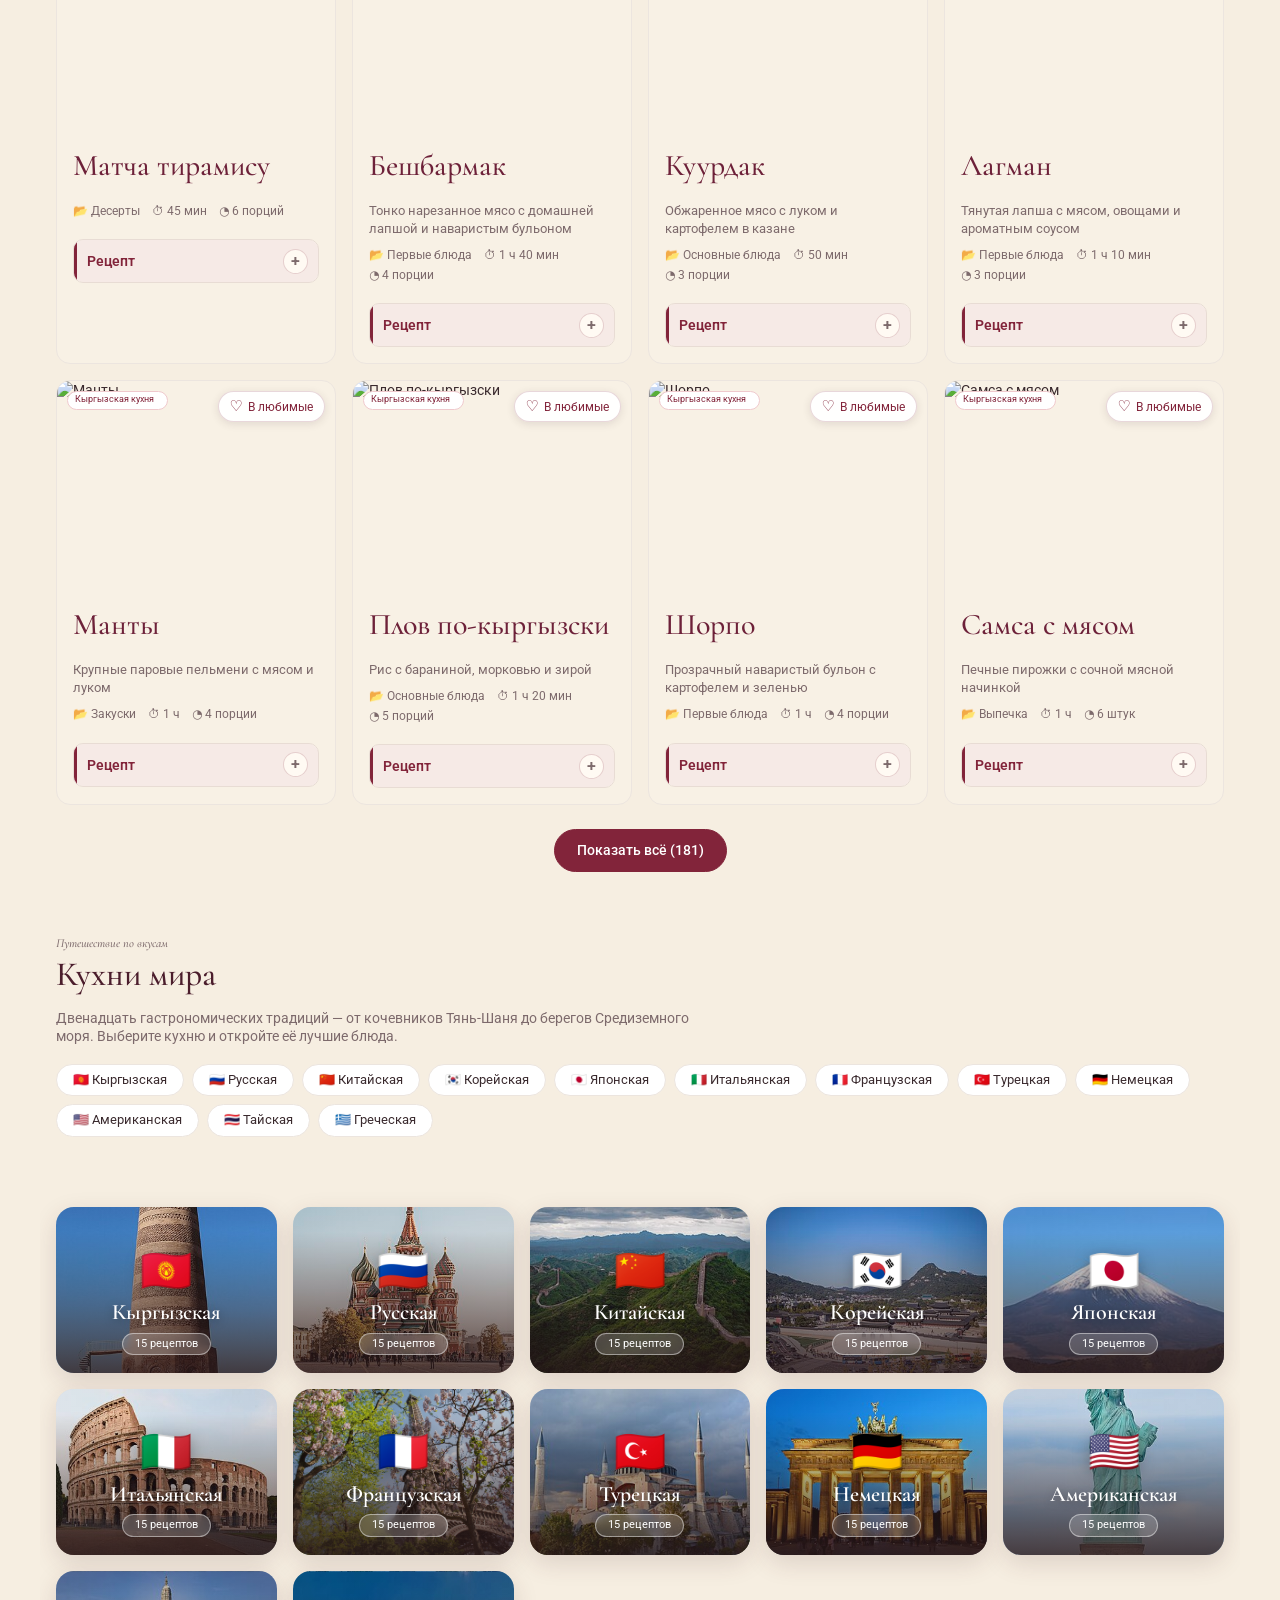
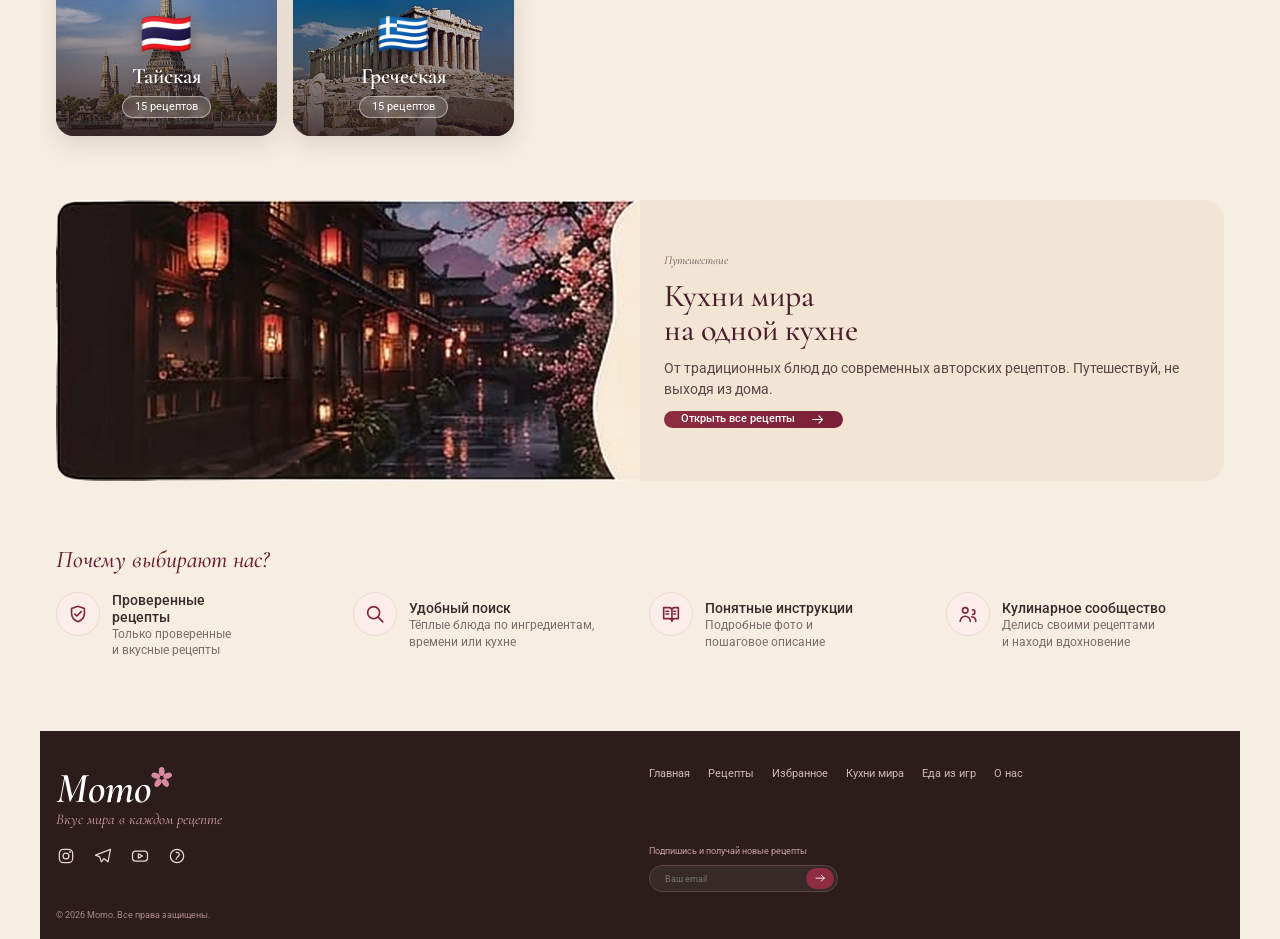
==== commit adff51a8: "love game eat" ====
--- a/index.html
+++ b/index.html
@@ -84,7 +84,8 @@
         <p class="rdesc">Наваристый бульон, лапша, яйцо и нори</p>
         <p class="rmeta"><span>📂 Первые блюда</span><span>⏱ 40 мин</span><span>◔ 2 порции</span></p>
         <details class="rdet">
-          <summary>Ингредиенты <b>(6)</b></summary>
+          <summary>Рецепт</summary>
+          <h3 class="rdet-section-title">Ингредиенты</h3>
           <ul class="ring">
             <li>Лапша рамен — 200 г</li>
             <li>Куриный бульон — 600 мл</li>
@@ -93,9 +94,7 @@
             <li>Соевый соус — 2 ст. л.</li>
             <li>Зелёный лук, нори, кунжут</li>
           </ul>
-        </details>
-        <details class="rdet">
-          <summary>Приготовление <b>(5 шагов)</b></summary>
+          <h3 class="rdet-section-title">Приготовление</h3>
           <ol class="rsteps">
             <li>Доведите бульон до кипения, добавьте соевый соус.</li>
             <li>Обжарьте курицу до золотистой корочки и нарежьте.</li>
@@ -116,7 +115,8 @@
         <p class="rdesc">Домашние пельмени с мясным фаршем</p>
         <p class="rmeta"><span>📂 Закуски</span><span>⏱ 1 ч 20 мин</span><span>◔ 4 порции</span></p>
         <details class="rdet">
-          <summary>Ингредиенты <b>(6)</b></summary>
+          <summary>Рецепт</summary>
+          <h3 class="rdet-section-title">Ингредиенты</h3>
           <ul class="ring">
             <li>Мука — 400 г</li>
             <li>Яйцо — 1 шт.</li>
@@ -125,9 +125,7 @@
             <li>Лук — 1 шт.</li>
             <li>Соль, чёрный перец</li>
           </ul>
-        </details>
-        <details class="rdet">
-          <summary>Приготовление <b>(4 шагов)</b></summary>
+          <h3 class="rdet-section-title">Приготовление</h3>
           <ol class="rsteps">
             <li>Замесите тесто из муки, яйца, воды и соли, оставьте на 30 минут.</li>
             <li>Смешайте фарш с мелко нарезанным луком, посолите и поперчите.</li>
@@ -147,7 +145,8 @@
         <p class="rdesc">Легендарный суп со свёклой, говядиной и сметаной</p>
         <p class="rmeta"><span>📂 Первые блюда</span><span>⏱ 1 ч 30 мин</span><span>◔ 4 порции</span></p>
         <details class="rdet">
-          <summary>Ингредиенты <b>(7)</b></summary>
+          <summary>Рецепт</summary>
+          <h3 class="rdet-section-title">Ингредиенты</h3>
           <ul class="ring">
             <li>Говядина на кости — 500 г</li>
             <li>Свёкла — 2 шт.</li>
@@ -157,9 +156,7 @@
             <li>Томатная паста — 2 ст. л.</li>
             <li>Сметана и зелень</li>
           </ul>
-        </details>
-        <details class="rdet">
-          <summary>Приготовление <b>(5 шагов)</b></summary>
+          <h3 class="rdet-section-title">Приготовление</h3>
           <ol class="rsteps">
             <li>Сварите бульон из говядины, снимая пену.</li>
             <li>Обжарьте лук, морковь и свёклу с томатной пастой.</li>
@@ -180,7 +177,8 @@
         <p class="rdesc">Спагетти с беконом, желтками и пармезаном</p>
         <p class="rmeta"><span>📂 Основные блюда</span><span>⏱ 35 мин</span><span>◔ 2 порции</span></p>
         <details class="rdet">
-          <summary>Ингредиенты <b>(5)</b></summary>
+          <summary>Рецепт</summary>
+          <h3 class="rdet-section-title">Ингредиенты</h3>
           <ul class="ring">
             <li>Спагетти — 200 г</li>
             <li>Гуанчале или бекон — 100 г</li>
@@ -188,9 +186,7 @@
             <li>Пармезан — 50 г</li>
             <li>Чёрный перец</li>
           </ul>
-        </details>
-        <details class="rdet">
-          <summary>Приготовление <b>(4 шагов)</b></summary>
+          <h3 class="rdet-section-title">Приготовление</h3>
           <ol class="rsteps">
             <li>Отварите спагетти в солёной воде, оставьте стакан отвара.</li>
             <li>Обжарьте бекон до хруста.</li>
@@ -209,7 +205,8 @@
         <h2>Матча тирамису</h2>
         <p class="rmeta"><span>📂 Десерты</span><span>⏱ 45 мин</span><span>◔ 6 порций</span></p>
         <details class="rdet">
-          <summary>Ингредиенты <b>(5)</b></summary>
+          <summary>Рецепт</summary>
+          <h3 class="rdet-section-title">Ингредиенты</h3>
           <ul class="ring">
             <li>Маскарпоне — 250 г</li>
             <li>Сливки 33% — 200 мл</li>
@@ -217,9 +214,7 @@
             <li>Чай матча — 2 ст. л.</li>
             <li>Сахарная пудра — 60 г</li>
           </ul>
-        </details>
-        <details class="rdet">
-          <summary>Приготовление <b>(5 шагов)</b></summary>
+          <h3 class="rdet-section-title">Приготовление</h3>
           <ol class="rsteps">
             <li>Взбейте маскарпоне со сливками и сахарной пудрой.</li>
             <li>Заварите матчу в горячей воде и остудите.</li>
@@ -240,7 +235,8 @@
         <p class="rdesc">Тонко нарезанное мясо с домашней лапшой и наваристым бульоном</p>
         <p class="rmeta"><span>📂 Первые блюда</span><span>⏱ 1 ч 40 мин</span><span>◔ 4 порции</span></p>
         <details class="rdet">
-          <summary>Ингредиенты <b>(7)</b></summary>
+          <summary>Рецепт</summary>
+          <h3 class="rdet-section-title">Ингредиенты</h3>
           <ul class="ring">
             <li>Баранина или говядина — 800 г</li>
             <li>Лук — 3 шт.</li>
@@ -250,9 +246,7 @@
             <li>Чёрный перец, лавровый лист</li>
             <li>Зелень, соль</li>
           </ul>
-        </details>
-        <details class="rdet">
-          <summary>Приготовление <b>(6 шагов)</b></summary>
+          <h3 class="rdet-section-title">Приготовление</h3>
           <ol class="rsteps">
             <li>Сварите бульон из мяса 1–1,5 часа, снимая пену, добавьте лавровый лист и перец.</li>
             <li>Замесите крутое тесто из муки, яйца, воды и соли, дайте отдохнуть 30 минут.</li>
@@ -274,7 +268,8 @@
         <p class="rdesc">Обжаренное мясо с луком и картофелем в казане</p>
         <p class="rmeta"><span>📂 Основные блюда</span><span>⏱ 50 мин</span><span>◔ 3 порции</span></p>
         <details class="rdet">
-          <summary>Ингредиенты <b>(7)</b></summary>
+          <summary>Рецепт</summary>
+          <h3 class="rdet-section-title">Ингредиенты</h3>
           <ul class="ring">
             <li>Говядина или баранина — 600 г</li>
             <li>Лук — 4 шт.</li>
@@ -284,9 +279,7 @@
             <li>Чеснок — 3 зубчика</li>
             <li>Зира, перец, соль</li>
           </ul>
-        </details>
-        <details class="rdet">
-          <summary>Приготовление <b>(6 шагов)</b></summary>
+          <h3 class="rdet-section-title">Приготовление</h3>
           <ol class="rsteps">
             <li>Нарежьте мясо крупными кусками, обсушите.</li>
             <li>Разогрейте казан с маслом, обжарьте мясо до румяной корочки.</li>
@@ -308,7 +301,8 @@
         <p class="rdesc">Тянутая лапша с мясом, овощами и ароматным соусом</p>
         <p class="rmeta"><span>📂 Первые блюда</span><span>⏱ 1 ч 10 мин</span><span>◔ 3 порции</span></p>
         <details class="rdet">
-          <summary>Ингредиенты <b>(7)</b></summary>
+          <summary>Рецепт</summary>
+          <h3 class="rdet-section-title">Ингредиенты</h3>
           <ul class="ring">
             <li>Мука — 500 г</li>
             <li>Баранина — 500 г</li>
@@ -318,9 +312,7 @@
             <li>Чеснок — 4 зубчика</li>
             <li>Растительное масло, зира, перец, соль</li>
           </ul>
-        </details>
-        <details class="rdet">
-          <summary>Приготовление <b>(6 шагов)</b></summary>
+          <h3 class="rdet-section-title">Приготовление</h3>
           <ol class="rsteps">
             <li>Замесите крутое тесто, накройте и оставьте на 40 минут.</li>
             <li>Тесто растягивайте и вытягивайте руками, скручивая в жгуты, — получится тянутая лапша.</li>
@@ -342,7 +334,8 @@
         <p class="rdesc">Крупные паровые пельмени с мясом и луком</p>
         <p class="rmeta"><span>📂 Закуски</span><span>⏱ 1 ч</span><span>◔ 4 порции</span></p>
         <details class="rdet">
-          <summary>Ингредиенты <b>(6)</b></summary>
+          <summary>Рецепт</summary>
+          <h3 class="rdet-section-title">Ингредиенты</h3>
           <ul class="ring">
             <li>Мука — 500 г</li>
             <li>Вода — 250 мл</li>
@@ -351,9 +344,7 @@
             <li>Соль, чёрный перец</li>
             <li>Дуршлаг-мантовница</li>
           </ul>
-        </details>
-        <details class="rdet">
-          <summary>Приготовление <b>(6 шагов)</b></summary>
+          <h3 class="rdet-section-title">Приготовление</h3>
           <ol class="rsteps">
             <li>Замесите тесто из муки, воды и соли, дайте отдохнуть 30 минут.</li>
             <li>Пропустите мясо и лук через мясорубку или нарежьте мелкими кубиками.</li>
@@ -375,7 +366,8 @@
         <p class="rdesc">Рис с бараниной, морковью и зирой</p>
         <p class="rmeta"><span>📂 Основные блюда</span><span>⏱ 1 ч 20 мин</span><span>◔ 5 порций</span></p>
         <details class="rdet">
-          <summary>Ингредиенты <b>(8)</b></summary>
+          <summary>Рецепт</summary>
+          <h3 class="rdet-section-title">Ингредиенты</h3>
           <ul class="ring">
             <li>Рис — 500 г</li>
             <li>Баранина — 600 г</li>
@@ -386,9 +378,7 @@
             <li>Растительное масло — 150 мл</li>
             <li>Барбарис, соль</li>
           </ul>
-        </details>
-        <details class="rdet">
-          <summary>Приготовление <b>(6 шагов)</b></summary>
+          <h3 class="rdet-section-title">Приготовление</h3>
           <ol class="rsteps">
             <li>Разогрейте масло в казане, обжарьте мясо до корочки.</li>
             <li>Добавьте лук полукольцами, жарьте до золотистого цвета.</li>
@@ -410,7 +400,8 @@
         <p class="rdesc">Прозрачный наваристый бульон с картофелем и зеленью</p>
         <p class="rmeta"><span>📂 Первые блюда</span><span>⏱ 1 ч</span><span>◔ 4 порции</span></p>
         <details class="rdet">
-          <summary>Ингредиенты <b>(7)</b></summary>
+          <summary>Рецепт</summary>
+          <h3 class="rdet-section-title">Ингредиенты</h3>
           <ul class="ring">
             <li>Баранина на кости — 700 г</li>
             <li>Картофель — 4 шт.</li>
@@ -420,9 +411,7 @@
             <li>Лавровый лист, зира, перец</li>
             <li>Зелень, соль</li>
           </ul>
-        </details>
-        <details class="rdet">
-          <summary>Приготовление <b>(5 шагов)</b></summary>
+          <h3 class="rdet-section-title">Приготовление</h3>
           <ol class="rsteps">
             <li>Обжарьте куски мяса до корочки.</li>
             <li>Залейте 2 л воды, варите 50 минут, снимая пену.</li>
@@ -443,7 +432,8 @@
         <p class="rdesc">Печные пирожки с сочной мясной начинкой</p>
         <p class="rmeta"><span>📂 Выпечка</span><span>⏱ 1 ч</span><span>◔ 6 штук</span></p>
         <details class="rdet">
-          <summary>Ингредиенты <b>(6)</b></summary>
+          <summary>Рецепт</summary>
+          <h3 class="rdet-section-title">Ингредиенты</h3>
           <ul class="ring">
             <li>Мука — 400 г</li>
             <li>Вода — 200 мл</li>
@@ -452,9 +442,7 @@
             <li>Топлёное масло — 2 ст. л.</li>
             <li>Кунжут, зира, соль</li>
           </ul>
-        </details>
-        <details class="rdet">
-          <summary>Приготовление <b>(6 шагов)</b></summary>
+          <h3 class="rdet-section-title">Приготовление</h3>
           <ol class="rsteps">
             <li>Замесите слоёное тесто: раскатайте, смажьте маслом, сверните и охладите 30 минут, повторите 2–3 раза.</li>
             <li>Мелко нарежьте мясо и лук, приправьте зирой и солью.</li>
@@ -476,7 +464,8 @@
         <p class="rdesc">Мелко нарезанное конское мясо с лапшой</p>
         <p class="rmeta"><span>📂 Основные блюда</span><span>⏱ 2 ч</span><span>◔ 4 порции</span></p>
         <details class="rdet">
-          <summary>Ингредиенты <b>(5)</b></summary>
+          <summary>Рецепт</summary>
+          <h3 class="rdet-section-title">Ингредиенты</h3>
           <ul class="ring">
             <li>Конина или говядина — 1 кг</li>
             <li>Лук — 3 шт.</li>
@@ -484,9 +473,7 @@
             <li>Чёрный перец крупного помола</li>
             <li>Соль</li>
           </ul>
-        </details>
-        <details class="rdet">
-          <summary>Приготовление <b>(6 шагов)</b></summary>
+          <h3 class="rdet-section-title">Приготовление</h3>
           <ol class="rsteps">
             <li>Отварите мясо 1,5–2 часа до мягкости, посолите в конце.</li>
             <li>Замесите пресное тесто, раскатайте очень тонко и нарежьте узкими полосками.</li>
@@ -508,7 +495,8 @@
         <p class="rdesc">Пшеничная каша с мясом в бульоне</p>
         <p class="rmeta"><span>📂 Первые блюда</span><span>⏱ 1 ч 30 мин</span><span>◔ 4 порции</span></p>
         <details class="rdet">
-          <summary>Ингредиенты <b>(6)</b></summary>
+          <summary>Рецепт</summary>
+          <h3 class="rdet-section-title">Ингредиенты</h3>
           <ul class="ring">
             <li>Пшеница — 300 г</li>
             <li>Мясной бульон — 1 л</li>
@@ -517,9 +505,7 @@
             <li>Топлёное масло — 2 ст. л.</li>
             <li>Соль, перец</li>
           </ul>
-        </details>
-        <details class="rdet">
-          <summary>Приготовление <b>(5 шагов)</b></summary>
+          <h3 class="rdet-section-title">Приготовление</h3>
           <ol class="rsteps">
             <li>Отварите мясо до готовности, бульон процедите.</li>
             <li>Обжарьте лук на масле до золотистого цвета.</li>
@@ -540,7 +526,8 @@
         <p class="rdesc">Домашняя колбаса из баранины с чесноком</p>
         <p class="rmeta"><span>📂 Основные блюда</span><span>⏱ 2 ч 30 мин</span><span>◔ 3 порции</span></p>
         <details class="rdet">
-          <summary>Ингредиенты <b>(6)</b></summary>
+          <summary>Рецепт</summary>
+          <h3 class="rdet-section-title">Ингредиенты</h3>
           <ul class="ring">
             <li>Бараньи кишки ( оболочка ) — 2 м</li>
             <li>Баранина — 800 г</li>
@@ -549,9 +536,7 @@
             <li>Чеснок — 5 зубчиков</li>
             <li>Чёрный и красный перец, зира, соль</li>
           </ul>
-        </details>
-        <details class="rdet">
-          <summary>Приготовление <b>(6 шагов)</b></summary>
+          <h3 class="rdet-section-title">Приготовление</h3>
           <ol class="rsteps">
             <li>Промойте оболочку с обеих сторон, выверните.</li>
             <li>Нарежьте мясо и жир мелкими кубиками.</li>
@@ -573,7 +558,8 @@
         <p class="rdesc">Паровые рулеты из пресного теста с начинкой</p>
         <p class="rmeta"><span>📂 Основные блюда</span><span>⏱ 1 ч 10 мин</span><span>◔ 4 порции</span></p>
         <details class="rdet">
-          <summary>Ингредиенты <b>(6)</b></summary>
+          <summary>Рецепт</summary>
+          <h3 class="rdet-section-title">Ингредиенты</h3>
           <ul class="ring">
             <li>Мука — 400 г</li>
             <li>Вода — 220 мл</li>
@@ -582,9 +568,7 @@
             <li>Топлёное масло — 3 ст. л.</li>
             <li>Чёрный перец, зира, соль</li>
           </ul>
-        </details>
-        <details class="rdet">
-          <summary>Приготовление <b>(6 шагов)</b></summary>
+          <h3 class="rdet-section-title">Приготовление</h3>
           <ol class="rsteps">
             <li>Замесите пресное тесто, дайте отдохнуть 30 минут.</li>
             <li>Нарежьте картофель и лук тонкой соломкой, приправьте.</li>
@@ -606,7 +590,8 @@
         <p class="rdesc">Мясо двух видов, обжаренное с овощами</p>
         <p class="rmeta"><span>📂 Основные блюда</span><span>⏱ 55 мин</span><span>◔ 3 порции</span></p>
         <details class="rdet">
-          <summary>Ингредиенты <b>(6)</b></summary>
+          <summary>Рецепт</summary>
+          <h3 class="rdet-section-title">Ингредиенты</h3>
           <ul class="ring">
             <li>Говядина — 500 г</li>
             <li>Баранина — 500 г</li>
@@ -615,9 +600,7 @@
             <li>Морковь — 2 шт.</li>
             <li>Топлёное масло, зира, перец, соль</li>
           </ul>
-        </details>
-        <details class="rdet">
-          <summary>Приготовление <b>(5 шагов)</b></summary>
+          <h3 class="rdet-section-title">Приготовление</h3>
           <ol class="rsteps">
             <li>Обжарьте оба вида мяса порциями до корочки.</li>
             <li>Спассеруйте лук до прозрачности.</li>
@@ -638,16 +621,15 @@
         <p class="rdesc">Толчёная жареная пшеница с топлёным маслом</p>
         <p class="rmeta"><span>📂 Основные блюда</span><span>⏱ 30 мин</span><span>◔ 2 порции</span></p>
         <details class="rdet">
-          <summary>Ингредиенты <b>(4)</b></summary>
+          <summary>Рецепт</summary>
+          <h3 class="rdet-section-title">Ингредиенты</h3>
           <ul class="ring">
             <li>Пшеница — 300 г</li>
             <li>Топлёное масло — 100 г</li>
             <li>Мёд или сахар — по вкусу</li>
             <li>Молоко — по желанию</li>
           </ul>
-        </details>
-        <details class="rdet">
-          <summary>Приготовление <b>(5 шагов)</b></summary>
+          <h3 class="rdet-section-title">Приготовление</h3>
           <ol class="rsteps">
             <li>Промойте пшеницу и обсушите.</li>
             <li>Обжарьте на сухой сковороде до орехового аромата и золотистого цвета.</li>
@@ -668,16 +650,15 @@
         <p class="rdesc">Традиционная подача кумыса с лепёшками</p>
         <p class="rmeta"><span>📂 Напитки</span><span>⏱ 20 мин</span><span>◔ 4 порции</span></p>
         <details class="rdet">
-          <summary>Ингредиенты <b>(4)</b></summary>
+          <summary>Рецепт</summary>
+          <h3 class="rdet-section-title">Ингредиенты</h3>
           <ul class="ring">
             <li>Кумыс — 1 л</li>
             <li>Лепёшки тандырные — 4 шт.</li>
             <li>Сахар или мёд — 2 ст. л.</li>
             <li>Изюм — горсть</li>
           </ul>
-        </details>
-        <details class="rdet">
-          <summary>Приготовление <b>(4 шагов)</b></summary>
+          <h3 class="rdet-section-title">Приготовление</h3>
           <ol class="rsteps">
             <li>Охладите кумыс до 8–10°C, не взбалтывая.</li>
             <li>Разлейте по пиалам.</li>
@@ -697,7 +678,8 @@
         <p class="rdesc">Золотистые кусочки жареного теста</p>
         <p class="rmeta"><span>📂 Основные блюда</span><span>⏱ 40 мин</span><span>◔ 6 порций</span></p>
         <details class="rdet">
-          <summary>Ингредиенты <b>(6)</b></summary>
+          <summary>Рецепт</summary>
+          <h3 class="rdet-section-title">Ингредиенты</h3>
           <ul class="ring">
             <li>Мука — 400 г</li>
             <li>Дрожжи — 7 г</li>
@@ -706,9 +688,7 @@
             <li>Масло для жарки — 300 мл</li>
             <li>Соль</li>
           </ul>
-        </details>
-        <details class="rdet">
-          <summary>Приготовление <b>(6 шагов)</b></summary>
+          <h3 class="rdet-section-title">Приготовление</h3>
           <ol class="rsteps">
             <li>Растворите дрожжи и сахар в тёплом молоке.</li>
             <li>Замесите мягкое тесто, дайте подняться 1 час.</li>
@@ -730,7 +710,8 @@
         <p class="rdesc">Капустный суп на говяжьем бульоне</p>
         <p class="rmeta"><span>📂 Первые блюда</span><span>⏱ 1 ч 20 мин</span><span>◔ 4 порции</span></p>
         <details class="rdet">
-          <summary>Ингредиенты <b>(7)</b></summary>
+          <summary>Рецепт</summary>
+          <h3 class="rdet-section-title">Ингредиенты</h3>
           <ul class="ring">
             <li>Говядина на кости — 500 г</li>
             <li>Капуста свежая — 400 г</li>
@@ -740,9 +721,7 @@
             <li>Томатная паста — 1 ст. л.</li>
             <li>Сметана, лавровый лист, зелень, соль</li>
           </ul>
-        </details>
-        <details class="rdet">
-          <summary>Приготовление <b>(6 шагов)</b></summary>
+          <h3 class="rdet-section-title">Приготовление</h3>
           <ol class="rsteps">
             <li>Сварите бульон 1–1,5 часа.</li>
             <li>Добавьте картофель кубиками.</li>
@@ -764,7 +743,8 @@
         <p class="rdesc">Новогодний салат с картофелем, горошком и майонезом</p>
         <p class="rmeta"><span>📂 Закуски</span><span>⏱ 45 мин</span><span>◔ 6 порций</span></p>
         <details class="rdet">
-          <summary>Ингредиенты <b>(7)</b></summary>
+          <summary>Рецепт</summary>
+          <h3 class="rdet-section-title">Ингредиенты</h3>
           <ul class="ring">
             <li>Картофель — 4 шт.</li>
             <li>Морковь — 2 шт.</li>
@@ -774,9 +754,7 @@
             <li>Зелёный горошек — 200 г</li>
             <li>Майонез, соль</li>
           </ul>
-        </details>
-        <details class="rdet">
-          <summary>Приготовление <b>(6 шагов)</b></summary>
+          <h3 class="rdet-section-title">Приготовление</h3>
           <ol class="rsteps">
             <li>Отварите картофель, морковь и яйца, полностью остудите.</li>
             <li>Нарежьте все ингредиенты мелкими кубиками.</li>
@@ -798,7 +776,8 @@
         <p class="rdesc">Тонкие кружевные блины со сметаной и икрой</p>
         <p class="rmeta"><span>📂 Выпечка</span><span>⏱ 50 мин</span><span>◔ 4 порции</span></p>
         <details class="rdet">
-          <summary>Ингредиенты <b>(6)</b></summary>
+          <summary>Рецепт</summary>
+          <h3 class="rdet-section-title">Ингредиенты</h3>
           <ul class="ring">
             <li>Молоко — 500 мл</li>
             <li>Яйца — 3 шт.</li>
@@ -807,9 +786,7 @@
             <li>Растительное масло — 3 ст. л.</li>
             <li>Соль, сода на кончике ножа</li>
           </ul>
-        </details>
-        <details class="rdet">
-          <summary>Приготовление <b>(6 шагов)</b></summary>
+          <h3 class="rdet-section-title">Приготовление</h3>
           <ol class="rsteps">
             <li>Взбейте яйца с сахаром и солью.</li>
             <li>Влейте половину молока, всыпьте муку, размешайте до гладкости.</li>
@@ -831,7 +808,8 @@
         <p class="rdesc">Пирожки с открытой серединкой и рыбой</p>
         <p class="rmeta"><span>📂 Выпечка</span><span>⏱ 1 ч 15 мин</span><span>◔ 8 штук</span></p>
         <details class="rdet">
-          <summary>Ингредиенты <b>(6)</b></summary>
+          <summary>Рецепт</summary>
+          <h3 class="rdet-section-title">Ингредиенты</h3>
           <ul class="ring">
             <li>Дрожжевое тесто — 500 г</li>
             <li>Филе рыбы ( судак, лосось ) — 400 г</li>
@@ -840,9 +818,7 @@
             <li>Яйцо для смазывания</li>
             <li>Соль, перец, зелень</li>
           </ul>
-        </details>
-        <details class="rdet">
-          <summary>Приготовление <b>(6 шагов)</b></summary>
+          <h3 class="rdet-section-title">Приготовление</h3>
           <ol class="rsteps">
             <li>Раскатайте тесто в лепёшки овальной формы.</li>
             <li>Смешайте отварной рис с обжаренным луком.</li>
@@ -864,7 +840,8 @@
         <p class="rdesc">Манная каша с орехами и молочными пенками</p>
         <p class="rmeta"><span>📂 Основные блюда</span><span>⏱ 50 мин</span><span>◔ 3 порции</span></p>
         <details class="rdet">
-          <summary>Ингредиенты <b>(7)</b></summary>
+          <summary>Рецепт</summary>
+          <h3 class="rdet-section-title">Ингредиенты</h3>
           <ul class="ring">
             <li>Манная крупа — 150 г</li>
             <li>Молоко — 600 мл</li>
@@ -874,9 +851,7 @@
             <li>Яйца — 2 шт.</li>
             <li>Ванилин</li>
           </ul>
-        </details>
-        <details class="rdet">
-          <summary>Приготовление <b>(6 шагов)</b></summary>
+          <h3 class="rdet-section-title">Приготовление</h3>
           <ol class="rsteps">
             <li>Сварите густую манную кашу на молоке.</li>
             <li>Взбейте яйца с сахаром и вмешайте в кашу.</li>
@@ -898,7 +873,8 @@
         <p class="rdesc">Куриные котлеты со сливочным маслом внутри</p>
         <p class="rmeta"><span>📂 Основные блюда</span><span>⏱ 1 ч</span><span>◔ 4 порции</span></p>
         <details class="rdet">
-          <summary>Ингредиенты <b>(6)</b></summary>
+          <summary>Рецепт</summary>
+          <h3 class="rdet-section-title">Ингредиенты</h3>
           <ul class="ring">
             <li>Куриное филе — 4 больших куска</li>
             <li>Сливочное масло — 150 г</li>
@@ -907,9 +883,7 @@
             <li>Мука, панировочные сухари</li>
             <li>Растительное масло для жарки, соль, перец</li>
           </ul>
-        </details>
-        <details class="rdet">
-          <summary>Приготовление <b>(6 шагов)</b></summary>
+          <h3 class="rdet-section-title">Приготовление</h3>
           <ol class="rsteps">
             <li>Отбейте филе тонко, посолите и поперчите.</li>
             <li>Смешайте размягчённое масло с зеленью и чесноком, заморозьте брусочками.</li>
@@ -931,7 +905,8 @@
         <p class="rdesc">Слоёный салат из свёклы, рыбы и овощей</p>
         <p class="rmeta"><span>📂 Закуски</span><span>⏱ 1 ч</span><span>◔ 6 порций</span></p>
         <details class="rdet">
-          <summary>Ингредиенты <b>(7)</b></summary>
+          <summary>Рецепт</summary>
+          <h3 class="rdet-section-title">Ингредиенты</h3>
           <ul class="ring">
             <li>Селёдка малосольная — 2 шт.</li>
             <li>Свёкла — 3 шт.</li>
@@ -941,9 +916,7 @@
             <li>Лук — 1 шт.</li>
             <li>Майонез</li>
           </ul>
-        </details>
-        <details class="rdet">
-          <summary>Приготовление <b>(6 шагов)</b></summary>
+          <h3 class="rdet-section-title">Приготовление</h3>
           <ol class="rsteps">
             <li>Отварите овощи и яйца, полностью остудите.</li>
             <li>Нарежьте селёдку филе мелкими кубиками, очистите от костей.</li>
@@ -965,7 +938,8 @@
         <p class="rdesc">Пышные рубленые котлеты в сухарной корочке</p>
         <p class="rmeta"><span>📂 Основные блюда</span><span>⏱ 55 мин</span><span>◔ 4 порции</span></p>
         <details class="rdet">
-          <summary>Ингредиенты <b>(6)</b></summary>
+          <summary>Рецепт</summary>
+          <h3 class="rdet-section-title">Ингредиенты</h3>
           <ul class="ring">
             <li>Курица ( бедро или грудка ) — 600 г</li>
             <li>Белый хлеб — 100 г</li>
@@ -974,9 +948,7 @@
             <li>Сухари панировочные</li>
             <li>Соль, перец</li>
           </ul>
-        </details>
-        <details class="rdet">
-          <summary>Приготовление <b>(6 шагов)</b></summary>
+          <h3 class="rdet-section-title">Приготовление</h3>
           <ol class="rsteps">
             <li>Замочите хлеб в молоке.</li>
             <li>Пропустите курицу через мясорубку дважды — фарш должен быть пышным.</li>
@@ -998,7 +970,8 @@
         <p class="rdesc">Насыщенный рыбный суп из речной рыбы</p>
         <p class="rmeta"><span>📂 Первые блюда</span><span>⏱ 50 мин</span><span>◔ 4 порции</span></p>
         <details class="rdet">
-          <summary>Ингредиенты <b>(6)</b></summary>
+          <summary>Рецепт</summary>
+          <h3 class="rdet-section-title">Ингредиенты</h3>
           <ul class="ring">
             <li>Речная рыба — 800 г</li>
             <li>Картофель — 3 шт.</li>
@@ -1007,9 +980,7 @@
             <li>Перец горошком, лавровый лист</li>
             <li>Зелень, водка — 50 мл ( по желанию ), соль</li>
           </ul>
-        </details>
-        <details class="rdet">
-          <summary>Приготовление <b>(6 шагов)</b></summary>
+          <h3 class="rdet-section-title">Приготовление</h3>
           <ol class="rsteps">
             <li>Почистите и выпотрошите рыбу, оставьте головы и хребты для навара.</li>
             <li>Вскипятите 2 л воды, положите головы и хребты, варите 20 минут.</li>
@@ -1031,7 +1002,8 @@
         <p class="rdesc">Пирог с несколькими слоями начинки</p>
         <p class="rmeta"><span>📂 Выпечка</span><span>⏱ 1 ч 40 мин</span><span>◔ 8 порций</span></p>
         <details class="rdet">
-          <summary>Ингредиенты <b>(7)</b></summary>
+          <summary>Рецепт</summary>
+          <h3 class="rdet-section-title">Ингредиенты</h3>
           <ul class="ring">
             <li>Дрожжевое тесто — 700 г</li>
             <li>Капуста тушёная — 300 г</li>
@@ -1041,9 +1013,7 @@
             <li>Яйцо для смазывания</li>
             <li>Соль, перец</li>
           </ul>
-        </details>
-        <details class="rdet">
-          <summary>Приготовление <b>(6 шагов)</b></summary>
+          <h3 class="rdet-section-title">Приготовление</h3>
           <ol class="rsteps">
             <li>Раскатайте тесто в большой пласт.</li>
             <li>Выложите начинку слоями: рис с рыбой, капуста с яйцом.</li>
@@ -1065,7 +1035,8 @@
         <p class="rdesc">Запечённые яблоки с мёдом, орехами и корицей</p>
         <p class="rmeta"><span>📂 Десерты</span><span>⏱ 35 мин</span><span>◔ 4 порции</span></p>
         <details class="rdet">
-          <summary>Ингредиенты <b>(6)</b></summary>
+          <summary>Рецепт</summary>
+          <h3 class="rdet-section-title">Ингредиенты</h3>
           <ul class="ring">
             <li>Яблоки — 6 шт.</li>
             <li>Мёд — 4 ст. л.</li>
@@ -1074,9 +1045,7 @@
             <li>Изюм — горсть</li>
             <li>Сахар — по вкусу</li>
           </ul>
-        </details>
-        <details class="rdet">
-          <summary>Приготовление <b>(6 шагов)</b></summary>
+          <h3 class="rdet-section-title">Приготовление</h3>
           <ol class="rsteps">
             <li>Срежьте с яблок верхушки, аккуратно выньте сердцевину.</li>
             <li>Смешайте мёд, орехи, изюм и корицу.</li>
@@ -1098,7 +1067,8 @@
         <p class="rdesc">Густой суп с копчёностями, оливками и лимоном</p>
         <p class="rmeta"><span>📂 Первые блюда</span><span>⏱ 1 ч 10 мин</span><span>◔ 5 порций</span></p>
         <details class="rdet">
-          <summary>Ингредиенты <b>(9)</b></summary>
+          <summary>Рецепт</summary>
+          <h3 class="rdet-section-title">Ингредиенты</h3>
           <ul class="ring">
             <li>Говядина — 400 г</li>
             <li>Ветчина копчёная — 200 г</li>
@@ -1110,9 +1080,7 @@
             <li>Лимон, каперсы, сметана</li>
             <li>Огуречный рассол — 100 мл</li>
           </ul>
-        </details>
-        <details class="rdet">
-          <summary>Приготовление <b>(6 шагов)</b></summary>
+          <h3 class="rdet-section-title">Приготовление</h3>
           <ol class="rsteps">
             <li>Сварите наваристый бульон из говядины.</li>
             <li>Обжарьте лук, добавьте томатную пасту и огурцы кубиками.</li>
@@ -1134,7 +1102,8 @@
         <p class="rdesc">Мягкие пряники на меду с корицей</p>
         <p class="rmeta"><span>📂 Десерты</span><span>⏱ 1 ч</span><span>◔ 12 штук</span></p>
         <details class="rdet">
-          <summary>Ингредиенты <b>(7)</b></summary>
+          <summary>Рецепт</summary>
+          <h3 class="rdet-section-title">Ингредиенты</h3>
           <ul class="ring">
             <li>Мука — 400 г</li>
             <li>Мёд — 150 г</li>
@@ -1144,9 +1113,7 @@
             <li>Сода — 1 ч. л.</li>
             <li>Корица, имбирь, кардамон</li>
           </ul>
-        </details>
-        <details class="rdet">
-          <summary>Приготовление <b>(6 шагов)</b></summary>
+          <h3 class="rdet-section-title">Приготовление</h3>
           <ol class="rsteps">
             <li>Растопите мёд с сахаром и маслом, остудите.</li>
             <li>Вмешайте яйцо, соду и специи.</li>
@@ -1168,7 +1135,8 @@
         <p class="rdesc">Хрустящая утка с блинчиками и соусом хойсин</p>
         <p class="rmeta"><span>📂 Выпечка</span><span>⏱ 2 ч 30 мин</span><span>◔ 4 порции</span></p>
         <details class="rdet">
-          <summary>Ингредиенты <b>(6)</b></summary>
+          <summary>Рецепт</summary>
+          <h3 class="rdet-section-title">Ингредиенты</h3>
           <ul class="ring">
             <li>Утка — 2 кг</li>
             <li>Мёд — 2 ст. л.</li>
@@ -1177,9 +1145,7 @@
             <li>Блинчики пекинские — 20 шт.</li>
             <li>Соус хойсин, зелёный лук, огурец</li>
           </ul>
-        </details>
-        <details class="rdet">
-          <summary>Приготовление <b>(6 шагов)</b></summary>
+          <h3 class="rdet-section-title">Приготовление</h3>
           <ol class="rsteps">
             <li>Ошпарьте утку кипятком, обсушите.</li>
             <li>Смешайте мёд, соевый соус и вино, обмажьте утку.</li>
@@ -1201,7 +1167,8 @@
         <p class="rdesc">Курица с арахисом и чили в остро-сладком соусе</p>
         <p class="rmeta"><span>📂 Основные блюда</span><span>⏱ 35 мин</span><span>◔ 3 порции</span></p>
         <details class="rdet">
-          <summary>Ингредиенты <b>(8)</b></summary>
+          <summary>Рецепт</summary>
+          <h3 class="rdet-section-title">Ингредиенты</h3>
           <ul class="ring">
             <li>Куриное бедро — 500 г</li>
             <li>Арахис жареный — 100 г</li>
@@ -1212,9 +1179,7 @@
             <li>Уксус рисовый — 1 ст. л.</li>
             <li>Сахар, крахмал, зелёный лук</li>
           </ul>
-        </details>
-        <details class="rdet">
-          <summary>Приготовление <b>(6 шагов)</b></summary>
+          <h3 class="rdet-section-title">Приготовление</h3>
           <ol class="rsteps">
             <li>Нарежьте курицу кубиками, замаринуйте в соевом соусе с крахмалом 20 минут.</li>
             <li>Обжарьте курицу в воке на сильном огне до золотистого цвета.</li>
@@ -1236,7 +1201,8 @@
         <p class="rdesc">Паровые пельмени в рисовой бумаге</p>
         <p class="rmeta"><span>📂 Закуски</span><span>⏱ 1 ч</span><span>◔ 4 порции</span></p>
         <details class="rdet">
-          <summary>Ингредиенты <b>(7)</b></summary>
+          <summary>Рецепт</summary>
+          <h3 class="rdet-section-title">Ингредиенты</h3>
           <ul class="ring">
             <li>Рисовая бумага — 20 листов</li>
             <li>Фарш свиной — 400 г</li>
@@ -1246,9 +1212,7 @@
             <li>Грибы шиитаке — 50 г</li>
             <li>Соевый соус, кунжутное масло, имбирь</li>
           </ul>
-        </details>
-        <details class="rdet">
-          <summary>Приготовление <b>(6 шагов)</b></summary>
+          <h3 class="rdet-section-title">Приготовление</h3>
           <ol class="rsteps">
             <li>Мелко нарежьте все овощи и грибы.</li>
             <li>Смешайте фарш, креветки и овощи с приправами.</li>
@@ -1270,7 +1234,8 @@
         <p class="rdesc">Липкая лапша с говядиной и соусом из кунжута</p>
         <p class="rmeta"><span>📂 Основные блюда</span><span>⏱ 40 мин</span><span>◔ 2 порции</span></p>
         <details class="rdet">
-          <summary>Ингредиенты <b>(7)</b></summary>
+          <summary>Рецепт</summary>
+          <h3 class="rdet-section-title">Ингредиенты</h3>
           <ul class="ring">
             <li>Лапша пшеничная — 300 г</li>
             <li>Говяжий фарш — 300 г</li>
@@ -1280,9 +1245,7 @@
             <li>Чеснок, имбирь, зелёный лук</li>
             <li>Арахисовое масло</li>
           </ul>
-        </details>
-        <details class="rdet">
-          <summary>Приготовление <b>(6 шагов)</b></summary>
+          <h3 class="rdet-section-title">Приготовление</h3>
           <ol class="rsteps">
             <li>Отварите лапшу, промойте холодной водой.</li>
             <li>Обжарьте фарш до рассыпчатости.</li>
@@ -1304,7 +1267,8 @@
         <p class="rdesc">Хого: бульон, мясо и овощи прямо на столе</p>
         <p class="rmeta"><span>📂 Первые блюда</span><span>⏱ 50 мин</span><span>◔ 4 порции</span></p>
         <details class="rdet">
-          <summary>Ингредиенты <b>(8)</b></summary>
+          <summary>Рецепт</summary>
+          <h3 class="rdet-section-title">Ингредиенты</h3>
           <ul class="ring">
             <li>Бульон куриный — 2 л</li>
             <li>Говядина тонкой нарезки — 300 г</li>
@@ -1315,9 +1279,7 @@
             <li>Лапша стеклянная</li>
             <li>Соусы: кунжутная паста, чили, соевый</li>
           </ul>
-        </details>
-        <details class="rdet">
-          <summary>Приготовление <b>(6 шагов)</b></summary>
+          <h3 class="rdet-section-title">Приготовление</h3>
           <ol class="rsteps">
             <li>Подготовьте бульон в специальном котле или кастрюле на плите.</li>
             <li>Нарежьте все ингредиенты тонко, красиво разложите.</li>
@@ -1339,7 +1301,8 @@
         <p class="rdesc">Хрустящая свинина с ананасом и перцем</p>
         <p class="rmeta"><span>📂 Основные блюда</span><span>⏱ 45 мин</span><span>◔ 3 порции</span></p>
         <details class="rdet">
-          <summary>Ингредиенты <b>(8)</b></summary>
+          <summary>Рецепт</summary>
+          <h3 class="rdet-section-title">Ингредиенты</h3>
           <ul class="ring">
             <li>Свинина ( вырезка ) — 500 г</li>
             <li>Ананас — 300 г</li>
@@ -1350,9 +1313,7 @@
             <li>Сахар — 3 ст. л.</li>
             <li>Соевый соус — 2 ст. л.</li>
           </ul>
-        </details>
-        <details class="rdet">
-          <summary>Приготовление <b>(6 шагов)</b></summary>
+          <h3 class="rdet-section-title">Приготовление</h3>
           <ol class="rsteps">
             <li>Нарежьте свинину кубиками, обваляйте в крахмале.</li>
             <li>Обжарьте во фритюре или большом количестве масла до хруста.</li>
@@ -1374,7 +1335,8 @@
         <p class="rdesc">Жареные маленькие пельмени на сковороде</p>
         <p class="rmeta"><span>📂 Закуски</span><span>⏱ 55 мин</span><span>◔ 4 порции</span></p>
         <details class="rdet">
-          <summary>Ингредиенты <b>(6)</b></summary>
+          <summary>Рецепт</summary>
+          <h3 class="rdet-section-title">Ингредиенты</h3>
           <ul class="ring">
             <li>Мука — 400 г</li>
             <li>Вода — 200 мл</li>
@@ -1383,9 +1345,7 @@
             <li>Зелёный лук, имбирь, чеснок</li>
             <li>Соевый соус, кунжутное масло</li>
           </ul>
-        </details>
-        <details class="rdet">
-          <summary>Приготовление <b>(6 шагов)</b></summary>
+          <h3 class="rdet-section-title">Приготовление</h3>
           <ol class="rsteps">
             <li>Замесите тесто, дайте отдохнуть 30 минут.</li>
             <li>Смешайте фарш с нашинкованной капустой и приправами.</li>
@@ -1407,7 +1367,8 @@
         <p class="rdesc">Тофу в острой перцовой корочке</p>
         <p class="rmeta"><span>📂 Закуски</span><span>⏱ 35 мин</span><span>◔ 2 порции</span></p>
         <details class="rdet">
-          <summary>Ингредиенты <b>(6)</b></summary>
+          <summary>Рецепт</summary>
+          <h3 class="rdet-section-title">Ингредиенты</h3>
           <ul class="ring">
             <li>Тофу твёрдый — 400 г</li>
             <li>Крахмал — 80 г</li>
@@ -1416,9 +1377,7 @@
             <li>Соевый соус — 2 ст. л.</li>
             <li>Масло для жарки</li>
           </ul>
-        </details>
-        <details class="rdet">
-          <summary>Приготовление <b>(6 шагов)</b></summary>
+          <h3 class="rdet-section-title">Приготовление</h3>
           <ol class="rsteps">
             <li>Нарежьте тофу брусками, промокните бумажным полотенцем.</li>
             <li>Смешайте крахмал со специями.</li>
@@ -1440,7 +1399,8 @@
         <p class="rdesc">Жареный рис с креветками и яйцом</p>
         <p class="rmeta"><span>📂 Основные блюда</span><span>⏱ 30 мин</span><span>◔ 2 порции</span></p>
         <details class="rdet">
-          <summary>Ингредиенты <b>(7)</b></summary>
+          <summary>Рецепт</summary>
+          <h3 class="rdet-section-title">Ингредиенты</h3>
           <ul class="ring">
             <li>Рис — 300 г</li>
             <li>Креветки — 200 г</li>
@@ -1450,9 +1410,7 @@
             <li>Зелёный лук</li>
             <li>Соевый соус, кунжутное масло</li>
           </ul>
-        </details>
-        <details class="rdet">
-          <summary>Приготовление <b>(6 шагов)</b></summary>
+          <h3 class="rdet-section-title">Приготовление</h3>
           <ol class="rsteps">
             <li>Отварите рис заранее и полностью остудите — лучше использовать вчерашний.</li>
             <li>Взбейте яйца и поджарьте тонким омлетом, нарежьте соломкой.</li>
@@ -1474,7 +1432,8 @@
         <p class="rdesc">Классический соус для вок-блюд с перцем чили</p>
         <p class="rmeta"><span>📂 Основные блюда</span><span>⏱ 20 мин</span><span>◔ 6 порций</span></p>
         <details class="rdet">
-          <summary>Ингредиенты <b>(8)</b></summary>
+          <summary>Рецепт</summary>
+          <h3 class="rdet-section-title">Ингредиенты</h3>
           <ul class="ring">
             <li>Сушёный перец чили — 10 шт.</li>
             <li>Чеснок — 5 зубчиков</li>
@@ -1485,9 +1444,7 @@
             <li>Рисовый уксус — 2 ст. л.</li>
             <li>Сахар — 1 ст. л.</li>
           </ul>
-        </details>
-        <details class="rdet">
-          <summary>Приготовление <b>(6 шагов)</b></summary>
+          <h3 class="rdet-section-title">Приготовление</h3>
           <ol class="rsteps">
             <li>Замочите чили в тёплой воде на 15 минут.</li>
             <li>Обжарьте чеснок и имбирь на масле 30 секунд.</li>
@@ -1509,7 +1466,8 @@
         <p class="rdesc">Рисовая каша с курицей и зелёным луком</p>
         <p class="rmeta"><span>📂 Первые блюда</span><span>⏱ 1 ч</span><span>◔ 4 порции</span></p>
         <details class="rdet">
-          <summary>Ингредиенты <b>(6)</b></summary>
+          <summary>Рецепт</summary>
+          <h3 class="rdet-section-title">Ингредиенты</h3>
           <ul class="ring">
             <li>Рис круглый — 200 г</li>
             <li>Куриное филе — 200 г</li>
@@ -1518,9 +1476,7 @@
             <li>Кунжутное масло — 1 ч. л.</li>
             <li>Соль</li>
           </ul>
-        </details>
-        <details class="rdet">
-          <summary>Приготовление <b>(6 шагов)</b></summary>
+          <h3 class="rdet-section-title">Приготовление</h3>
           <ol class="rsteps">
             <li>Промойте рис и замочите на 30 минут.</li>
             <li>Отварите рис в 1,5 л воды на малом огне 40–50 минут, помешивая — каша должна стать кремовой.</li>
@@ -1542,7 +1498,8 @@
         <p class="rdesc">Суповые пельмени с бульоном внутри</p>
         <p class="rmeta"><span>📂 Первые блюда</span><span>⏱ 1 ч 20 мин</span><span>◔ 4 порции</span></p>
         <details class="rdet">
-          <summary>Ингредиенты <b>(6)</b></summary>
+          <summary>Рецепт</summary>
+          <h3 class="rdet-section-title">Ингредиенты</h3>
           <ul class="ring">
             <li>Мука — 350 г</li>
             <li>Вода тёплая — 180 мл</li>
@@ -1551,9 +1508,7 @@
             <li>Имбирь, зелёный лук</li>
             <li>Соевый соус, кунжутное масло</li>
           </ul>
-        </details>
-        <details class="rdet">
-          <summary>Приготовление <b>(6 шагов)</b></summary>
+          <h3 class="rdet-section-title">Приготовление</h3>
           <ol class="rsteps">
             <li>Замесите тесто, дайте отдохнуть 30 минут.</li>
             <li>Смешайте фарш с имбирём и луком.</li>
@@ -1575,7 +1530,8 @@
         <p class="rdesc">Тушёная капуста с соевым соусом и чесноком</p>
         <p class="rmeta"><span>📂 Основные блюда</span><span>⏱ 25 мин</span><span>◔ 3 порции</span></p>
         <details class="rdet">
-          <summary>Ингредиенты <b>(7)</b></summary>
+          <summary>Рецепт</summary>
+          <h3 class="rdet-section-title">Ингредиенты</h3>
           <ul class="ring">
             <li>Пекинская капуста — 500 г</li>
             <li>Чеснок — 4 зубчика</li>
@@ -1585,9 +1541,7 @@
             <li>Кунжутное масло</li>
             <li>Перец чили по желанию</li>
           </ul>
-        </details>
-        <details class="rdet">
-          <summary>Приготовление <b>(6 шагов)</b></summary>
+          <h3 class="rdet-section-title">Приготовление</h3>
           <ol class="rsteps">
             <li>Нарежьте капусту крупными кусками.</li>
             <li>Разогрейте вок с маслом до лёгкого дымка.</li>
@@ -1609,7 +1563,8 @@
         <p class="rdesc">Лапша чау-мейн с овощами и ростками бамбука</p>
         <p class="rmeta"><span>📂 Основные блюда</span><span>⏱ 40 мин</span><span>◔ 3 порции</span></p>
         <details class="rdet">
-          <summary>Ингредиенты <b>(7)</b></summary>
+          <summary>Рецепт</summary>
+          <h3 class="rdet-section-title">Ингредиенты</h3>
           <ul class="ring">
             <li>Лапша яичная — 300 г</li>
             <li>Свинина — 200 г</li>
@@ -1619,9 +1574,7 @@
             <li>Соевый соус, устричный соус</li>
             <li>Чеснок, зелёный лук</li>
           </ul>
-        </details>
-        <details class="rdet">
-          <summary>Приготовление <b>(6 шагов)</b></summary>
+          <h3 class="rdet-section-title">Приготовление</h3>
           <ol class="rsteps">
             <li>Отварите лапшу 3 минуты, промойте.</li>
             <li>Обжарьте нарезанную свинину до готовности.</li>
@@ -1643,7 +1596,8 @@
         <p class="rdesc">Паровые булочки с мясной или овощной начинкой</p>
         <p class="rmeta"><span>📂 Выпечка</span><span>⏱ 1 ч 10 мин</span><span>◔ 6 штук</span></p>
         <details class="rdet">
-          <summary>Ингредиенты <b>(7)</b></summary>
+          <summary>Рецепт</summary>
+          <h3 class="rdet-section-title">Ингредиенты</h3>
           <ul class="ring">
             <li>Мука — 400 г</li>
             <li>Дрожжи — 5 г</li>
@@ -1653,9 +1607,7 @@
             <li>Соевый соус, кунжутное масло</li>
             <li>Сахар — 1 ст. л.</li>
           </ul>
-        </details>
-        <details class="rdet">
-          <summary>Приготовление <b>(6 шагов)</b></summary>
+          <h3 class="rdet-section-title">Приготовление</h3>
           <ol class="rsteps">
             <li>Замесите мягкое дрожжевое тесто, дайте подняться 1 час.</li>
             <li>Приготовьте начинку из фарша с луком, имбирём и соусами.</li>
@@ -1677,7 +1629,8 @@
         <p class="rdesc">Ферментированная капуста с чили и чесноком</p>
         <p class="rmeta"><span>📂 Закуски</span><span>⏱ 2 ч + 3 дня</span><span>◔ 8 порций</span></p>
         <details class="rdet">
-          <summary>Ингредиенты <b>(7)</b></summary>
+          <summary>Рецепт</summary>
+          <h3 class="rdet-section-title">Ингредиенты</h3>
           <ul class="ring">
             <li>Капуста пекинская — 2 кг</li>
             <li>Соль крупная — 200 г</li>
@@ -1687,9 +1640,7 @@
             <li>Рыбный соус — 100 мл</li>
             <li>Морковь, зелёный лук, сахар</li>
           </ul>
-        </details>
-        <details class="rdet">
-          <summary>Приготовление <b>(6 шагов)</b></summary>
+          <h3 class="rdet-section-title">Приготовление</h3>
           <ol class="rsteps">
             <li>Разрежьте капусту вдоль, посолите между листьями, оставьте на 4–6 часов, перевернув пару раз.</li>
             <li>Промойте капусту 2–3 раза, дайте стечь.</li>
@@ -1711,7 +1662,8 @@
         <p class="rdesc">Острый суп с кимчи и тофу</p>
         <p class="rmeta"><span>📂 Первые блюда</span><span>⏱ 45 мин</span><span>◔ 3 порции</span></p>
         <details class="rdet">
-          <summary>Ингредиенты <b>(7)</b></summary>
+          <summary>Рецепт</summary>
+          <h3 class="rdet-section-title">Ингредиенты</h3>
           <ul class="ring">
             <li>Кимчи — 300 г</li>
             <li>Свинина — 200 г</li>
@@ -1721,9 +1673,7 @@
             <li>Гочуджан — 1 ст. л.</li>
             <li>Куриный или говяжий бульон — 600 мл</li>
           </ul>
-        </details>
-        <details class="rdet">
-          <summary>Приготовление <b>(6 шагов)</b></summary>
+          <h3 class="rdet-section-title">Приготовление</h3>
           <ol class="rsteps">
             <li>Обжарьте свинину с луком до готовности.</li>
             <li>Добавьте нарезанное кимчи, обжаривайте 5 минут — так суп станет глубже.</li>
@@ -1745,7 +1695,8 @@
         <p class="rdesc">Рис с овощами, яйцом и острой пастой</p>
         <p class="rmeta"><span>📂 Основные блюда</span><span>⏱ 40 мин</span><span>◔ 2 порции</span></p>
         <details class="rdet">
-          <summary>Ингредиенты <b>(6)</b></summary>
+          <summary>Рецепт</summary>
+          <h3 class="rdet-section-title">Ингредиенты</h3>
           <ul class="ring">
             <li>Рис — 300 г</li>
             <li>Говяжий фарш — 150 г</li>
@@ -1754,9 +1705,7 @@
             <li>Гочуджан — 2 ст. л.</li>
             <li>Кунжутное масло, семена кунжута</li>
           </ul>
-        </details>
-        <details class="rdet">
-          <summary>Приготовление <b>(6 шагов)</b></summary>
+          <h3 class="rdet-section-title">Приготовление</h3>
           <ol class="rsteps">
             <li>Отварите рис.</li>
             <li>Каждый овощ нарежьте и обжарьте отдельно, приправив солью и кунжутным маслом.</li>
@@ -1778,7 +1727,8 @@
         <p class="rdesc">Рисовые палочки в остром соусе</p>
         <p class="rmeta"><span>📂 Основные блюда</span><span>⏱ 35 мин</span><span>◔ 2 порции</span></p>
         <details class="rdet">
-          <summary>Ингредиенты <b>(7)</b></summary>
+          <summary>Рецепт</summary>
+          <h3 class="rdet-section-title">Ингредиенты</h3>
           <ul class="ring">
             <li>Тток ( рисовые палочки ) — 400 г</li>
             <li>Рыбные котлеты — 100 г</li>
@@ -1788,9 +1738,7 @@
             <li>Чеснок — 2 зубчика</li>
             <li>Зелёный лук, кунжут</li>
           </ul>
-        </details>
-        <details class="rdet">
-          <summary>Приготовление <b>(6 шагов)</b></summary>
+          <h3 class="rdet-section-title">Приготовление</h3>
           <ol class="rsteps">
             <li>Замочите тток в тёплой воде на 10 минут.</li>
             <li>Смешайте гочуджан, сахар, соевый соус и 300 мл воды.</li>
@@ -1812,7 +1760,8 @@
         <p class="rdesc">Маринованная говядина на гриле с соусом ссамджан</p>
         <p class="rmeta"><span>📂 Основные блюда</span><span>⏱ 1 ч</span><span>◔ 4 порции</span></p>
         <details class="rdet">
-          <summary>Ингредиенты <b>(7)</b></summary>
+          <summary>Рецепт</summary>
+          <h3 class="rdet-section-title">Ингредиенты</h3>
           <ul class="ring">
             <li>Говядина ( вырезка ) — 600 г</li>
             <li>Груша тёртая — 100 г</li>
@@ -1822,9 +1771,7 @@
             <li>Кунжутное масло — 2 ст. л.</li>
             <li>Салат, листья периллы, соус ссамджан</li>
           </ul>
-        </details>
-        <details class="rdet">
-          <summary>Приготовление <b>(6 шагов)</b></summary>
+          <h3 class="rdet-section-title">Приготовление</h3>
           <ol class="rsteps">
             <li>Нарежьте говядину тонкими ломтиками.</li>
             <li>Смешайте маринад: груша, соя, сахар, чеснок, кунжутное масло.</li>
@@ -1846,7 +1793,8 @@
         <p class="rdesc">Блины из яичного теста с кимчи и морепродуктами</p>
         <p class="rmeta"><span>📂 Закуски</span><span>⏱ 40 мин</span><span>◔ 3 порции</span></p>
         <details class="rdet">
-          <summary>Ингредиенты <b>(7)</b></summary>
+          <summary>Рецепт</summary>
+          <h3 class="rdet-section-title">Ингредиенты</h3>
           <ul class="ring">
             <li>Мука — 200 г</li>
             <li>Яйца — 2 шт.</li>
@@ -1856,9 +1804,7 @@
             <li>Зелёный лук — пучок</li>
             <li>Соевый соус с уксусом для подачи</li>
           </ul>
-        </details>
-        <details class="rdet">
-          <summary>Приготовление <b>(6 шагов)</b></summary>
+          <h3 class="rdet-section-title">Приготовление</h3>
           <ol class="rsteps">
             <li>Смешайте муку, яйца и воду — тесто должно быть жидким.</li>
             <li>Добавьте нарезанное кимчи, морепродукты и зелёный лук.</li>
@@ -1880,7 +1826,8 @@
         <p class="rdesc">Куриный суп с женьшенем и рисом</p>
         <p class="rmeta"><span>📂 Первые блюда</span><span>⏱ 2 ч</span><span>◔ 2 порции</span></p>
         <details class="rdet">
-          <summary>Ингредиенты <b>(7)</b></summary>
+          <summary>Рецепт</summary>
+          <h3 class="rdet-section-title">Ингредиенты</h3>
           <ul class="ring">
             <li>Цыплёнок целый — 1,2 кг</li>
             <li>Рис — 100 г</li>
@@ -1890,9 +1837,7 @@
             <li>Джудзуба ( финики ) — 4 шт.</li>
             <li>Зелёный лук, соль</li>
           </ul>
-        </details>
-        <details class="rdet">
-          <summary>Приготовление <b>(6 шагов)</b></summary>
+          <h3 class="rdet-section-title">Приготовление</h3>
           <ol class="rsteps">
             <li>Промойте цыплёнка, начините рисом, каштанами, чесноком и женьшенем.</li>
             <li>Зашейте отверстие или скрепите зубочисткой.</li>
@@ -1914,7 +1859,8 @@
         <p class="rdesc">Стеклянная лапша с овощами и говядиной</p>
         <p class="rmeta"><span>📂 Основные блюда</span><span>⏱ 45 мин</span><span>◔ 3 порции</span></p>
         <details class="rdet">
-          <summary>Ингредиенты <b>(7)</b></summary>
+          <summary>Рецепт</summary>
+          <h3 class="rdet-section-title">Ингредиенты</h3>
           <ul class="ring">
             <li>Лапша стеклянная — 200 г</li>
             <li>Говядина — 200 г</li>
@@ -1924,9 +1870,7 @@
             <li>Кунжутное масло — 2 ст. л.</li>
             <li>Чеснок, семена кунжута</li>
           </ul>
-        </details>
-        <details class="rdet">
-          <summary>Приготовление <b>(6 шагов)</b></summary>
+          <h3 class="rdet-section-title">Приготовление</h3>
           <ol class="rsteps">
             <li>Замочите лапшу в тёплой воде на 20 минут.</li>
             <li>Обжарьте говядину с чесноком и соевым соусом.</li>
@@ -1948,7 +1892,8 @@
         <p class="rdesc">Свиные рёбрышки в маринаде галби</p>
         <p class="rmeta"><span>📂 Основные блюда</span><span>⏱ 1 ч 30 мин</span><span>◔ 4 порции</span></p>
         <details class="rdet">
-          <summary>Ингредиенты <b>(7)</b></summary>
+          <summary>Рецепт</summary>
+          <h3 class="rdet-section-title">Ингредиенты</h3>
           <ul class="ring">
             <li>Свиные рёбрышки — 1 кг</li>
             <li>Соевый соус — 6 ст. л.</li>
@@ -1958,9 +1903,7 @@
             <li>Имбирь — 20 г</li>
             <li>Кунжутное масло, перец</li>
           </ul>
-        </details>
-        <details class="rdet">
-          <summary>Приготовление <b>(6 шагов)</b></summary>
+          <h3 class="rdet-section-title">Приготовление</h3>
           <ol class="rsteps">
             <li>Смешайте маринад из всех ингредиентов.</li>
             <li>Маринуйте рёбра минимум 2 часа, лучше ночь.</li>
@@ -1982,7 +1925,8 @@
         <p class="rdesc">Похлёбка с тофу, морепродуктами и яйцом</p>
         <p class="rmeta"><span>📂 Закуски</span><span>⏱ 40 мин</span><span>◔ 2 порции</span></p>
         <details class="rdet">
-          <summary>Ингредиенты <b>(6)</b></summary>
+          <summary>Рецепт</summary>
+          <h3 class="rdet-section-title">Ингредиенты</h3>
           <ul class="ring">
             <li>Тофу мягкий — 300 г</li>
             <li>Креветки или мидии — 150 г</li>
@@ -1991,9 +1935,7 @@
             <li>Грибная вода — 300 мл</li>
             <li>Зелёный лук, чеснок, кунжутное масло</li>
           </ul>
-        </details>
-        <details class="rdet">
-          <summary>Приготовление <b>(6 шагов)</b></summary>
+          <h3 class="rdet-section-title">Приготовление</h3>
           <ol class="rsteps">
             <li>Вскипятите грибную воду с гочуджаном и чесноком.</li>
             <li>Добавьте морепродукты, варите 3 минуты.</li>
@@ -2015,7 +1957,8 @@
         <p class="rdesc">Рисовые роллы с овощами и омлетом</p>
         <p class="rmeta"><span>📂 Закуски</span><span>⏱ 50 мин</span><span>◔ 6 порций</span></p>
         <details class="rdet">
-          <summary>Ингредиенты <b>(6)</b></summary>
+          <summary>Рецепт</summary>
+          <h3 class="rdet-section-title">Ингредиенты</h3>
           <ul class="ring">
             <li>Рис — 300 г</li>
             <li>Листы нори — 4 шт.</li>
@@ -2024,9 +1967,7 @@
             <li>Крабовые палочки — 4 шт.</li>
             <li>Кунжутное масло, соль, кунжут</li>
           </ul>
-        </details>
-        <details class="rdet">
-          <summary>Приготовление <b>(6 шагов)</b></summary>
+          <h3 class="rdet-section-title">Приготовление</h3>
           <ol class="rsteps">
             <li>Отварите рис, заправьте солью и кунжутным маслом, остудите.</li>
             <li>Приготовьте тонкий омлет и нарежьте полосками.</li>
@@ -2048,7 +1989,8 @@
         <p class="rdesc">Острая говяжья похлёбка с яйцом</p>
         <p class="rmeta"><span>📂 Основные блюда</span><span>⏱ 1 ч 10 мин</span><span>◔ 4 порции</span></p>
         <details class="rdet">
-          <summary>Ингредиенты <b>(7)</b></summary>
+          <summary>Рецепт</summary>
+          <h3 class="rdet-section-title">Ингредиенты</h3>
           <ul class="ring">
             <li>Говядина — 400 г</li>
             <li>Ростки сои — 100 г</li>
@@ -2058,9 +2000,7 @@
             <li>Кунжутное масло</li>
             <li>Зелёный лук, перец чили</li>
           </ul>
-        </details>
-        <details class="rdet">
-          <summary>Приготовление <b>(6 шагов)</b></summary>
+          <h3 class="rdet-section-title">Приготовление</h3>
           <ol class="rsteps">
             <li>Вскипятите 1,5 л воды с чесноком и соевым соусом.</li>
             <li>Добавьте нарезанную говядину, варите 30 минут.</li>
@@ -2082,7 +2022,8 @@
         <p class="rdesc">Сладкие лепёшки из рисовой муки с семенами</p>
         <p class="rmeta"><span>📂 Десерты</span><span>⏱ 30 мин</span><span>◔ 8 штук</span></p>
         <details class="rdet">
-          <summary>Ингредиенты <b>(5)</b></summary>
+          <summary>Рецепт</summary>
+          <h3 class="rdet-section-title">Ингредиенты</h3>
           <ul class="ring">
             <li>Рисовая мука — 300 г</li>
             <li>Сахар — 100 г</li>
@@ -2090,9 +2031,7 @@
             <li>Семена кунжута, соевые бобы</li>
             <li>Мёд — 2 ст. л.</li>
           </ul>
-        </details>
-        <details class="rdet">
-          <summary>Приготовление <b>(6 шагов)</b></summary>
+          <h3 class="rdet-section-title">Приготовление</h3>
           <ol class="rsteps">
             <li>Смешайте рисовую муку с сахаром.</li>
             <li>Постепенно влейте горячую воду, замесите мягкое тесто.</li>
@@ -2114,7 +2053,8 @@
         <p class="rdesc">Суп из курицы с картофелем и перцем</p>
         <p class="rmeta"><span>📂 Первые блюда</span><span>⏱ 1 ч 20 мин</span><span>◔ 4 порции</span></p>
         <details class="rdet">
-          <summary>Ингредиенты <b>(7)</b></summary>
+          <summary>Рецепт</summary>
+          <h3 class="rdet-section-title">Ингредиенты</h3>
           <ul class="ring">
             <li>Курица — 1 кг</li>
             <li>Картофель — 4 шт.</li>
@@ -2124,9 +2064,7 @@
             <li>Гочуджан — 2 ст. л.</li>
             <li>Зелёный лук, имбирь</li>
           </ul>
-        </details>
-        <details class="rdet">
-          <summary>Приготовление <b>(6 шагов)</b></summary>
+          <h3 class="rdet-section-title">Приготовление</h3>
           <ol class="rsteps">
             <li>Разрубите курицу на куски.</li>
             <li>Обжарьте с имбирём и чесноком 5 минут.</li>
@@ -2148,7 +2086,8 @@
         <p class="rdesc">Холодная гречневая лапша с соусом из кунжута</p>
         <p class="rmeta"><span>📂 Основные блюда</span><span>⏱ 35 мин</span><span>◔ 2 порции</span></p>
         <details class="rdet">
-          <summary>Ингредиенты <b>(8)</b></summary>
+          <summary>Рецепт</summary>
+          <h3 class="rdet-section-title">Ингредиенты</h3>
           <ul class="ring">
             <li>Лапша гречневая — 250 г</li>
             <li>Говядина — 200 г</li>
@@ -2159,9 +2098,7 @@
             <li>Уксус рисовый — 1 ст. л.</li>
             <li>Чеснок, кунжут</li>
           </ul>
-        </details>
-        <details class="rdet">
-          <summary>Приготовление <b>(6 шагов)</b></summary>
+          <h3 class="rdet-section-title">Приготовление</h3>
           <ol class="rsteps">
             <li>Отварите говядину, нарежьте тонко, бульон сохраните.</li>
             <li>Отварите лапшу 4 минуты, промойте холодной водой.</li>
@@ -2183,7 +2120,8 @@
         <p class="rdesc">Лосось, сливочный сыр и авокадо в ролле</p>
         <p class="rmeta"><span>📂 Закуски</span><span>⏱ 50 мин</span><span>◔ 4 порции</span></p>
         <details class="rdet">
-          <summary>Ингредиенты <b>(7)</b></summary>
+          <summary>Рецепт</summary>
+          <h3 class="rdet-section-title">Ингредиенты</h3>
           <ul class="ring">
             <li>Рис для суши — 300 г</li>
             <li>Лосось слабосолёный — 300 г</li>
@@ -2193,9 +2131,7 @@
             <li>Рисовый уксус — 2 ст. л.</li>
             <li>Соевый соус, васаби, имбирь</li>
           </ul>
-        </details>
-        <details class="rdet">
-          <summary>Приготовление <b>(6 шагов)</b></summary>
+          <h3 class="rdet-section-title">Приготовление</h3>
           <ol class="rsteps">
             <li>Отварите рис, заправьте уксусом, остудите до тёплого.</li>
             <li>Нарежьте лосось и авокадо тонкими пластинами.</li>
@@ -2217,16 +2153,15 @@
         <p class="rdesc">Треугольные рисовые шарики с начинкой</p>
         <p class="rmeta"><span>📂 Закуски</span><span>⏱ 30 мин</span><span>◔ 6 штук</span></p>
         <details class="rdet">
-          <summary>Ингредиенты <b>(4)</b></summary>
+          <summary>Рецепт</summary>
+          <h3 class="rdet-section-title">Ингредиенты</h3>
           <ul class="ring">
             <li>Рис для онигири — 400 г</li>
             <li>Нори — 3 листа</li>
             <li>Начинка: тунец, лосось или умебо — 150 г</li>
             <li>Соль, кунжут</li>
           </ul>
-        </details>
-        <details class="rdet">
-          <summary>Приготовление <b>(6 шагов)</b></summary>
+          <h3 class="rdet-section-title">Приготовление</h3>
           <ol class="rsteps">
             <li>Отварите рис и слегка остудите — он должен быть тёплым.</li>
             <li>Смочите руки подсоленной водой.</li>
@@ -2248,7 +2183,8 @@
         <p class="rdesc">Лёгкое кляр-обжаривание креветок и овощей</p>
         <p class="rmeta"><span>📂 Основные блюда</span><span>⏱ 35 мин</span><span>◔ 3 порции</span></p>
         <details class="rdet">
-          <summary>Ингредиенты <b>(7)</b></summary>
+          <summary>Рецепт</summary>
+          <h3 class="rdet-section-title">Ингредиенты</h3>
           <ul class="ring">
             <li>Креветки — 300 г</li>
             <li>Баклажан, перец, морковь — по 100 г</li>
@@ -2258,9 +2194,7 @@
             <li>Лёд — 100 г</li>
             <li>Вода газированная — 150 мл</li>
           </ul>
-        </details>
-        <details class="rdet">
-          <summary>Приготовление <b>(6 шагов)</b></summary>
+          <h3 class="rdet-section-title">Приготовление</h3>
           <ol class="rsteps">
             <li>Сделайте надрезы на креветках, чтобы они не скручивались.</li>
             <li>Смешайте муку, крахмал и яйцо, влейте ледяную газированную воду — не размешивайте до гладкости, комочки нужны!</li>
@@ -2282,7 +2216,8 @@
         <p class="rdesc">Японская «пицца» с капустой и соусом</p>
         <p class="rmeta"><span>📂 Основные блюда</span><span>⏱ 45 мин</span><span>◔ 2 порции</span></p>
         <details class="rdet">
-          <summary>Ингредиенты <b>(7)</b></summary>
+          <summary>Рецепт</summary>
+          <h3 class="rdet-section-title">Ингредиенты</h3>
           <ul class="ring">
             <li>Мука — 200 г</li>
             <li>Яйца — 2 шт.</li>
@@ -2292,9 +2227,7 @@
             <li>Соус окономияки, майонез Kewpie</li>
             <li>Стружка бонито, аонори</li>
           </ul>
-        </details>
-        <details class="rdet">
-          <summary>Приготовление <b>(6 шагов)</b></summary>
+          <h3 class="rdet-section-title">Приготовление</h3>
           <ol class="rsteps">
             <li>Смешайте муку, яйца и воду.</li>
             <li>Добавьте нашинкованную капусту и начинку.</li>
@@ -2316,7 +2249,8 @@
         <p class="rdesc">Классический суп с пастой мисо и тофу</p>
         <p class="rmeta"><span>📂 Первые блюда</span><span>⏱ 20 мин</span><span>◔ 4 порции</span></p>
         <details class="rdet">
-          <summary>Ингредиенты <b>(5)</b></summary>
+          <summary>Рецепт</summary>
+          <h3 class="rdet-section-title">Ингредиенты</h3>
           <ul class="ring">
             <li>Паста мисо — 2 ст. л.</li>
             <li>Даси — 800 мл</li>
@@ -2324,9 +2258,7 @@
             <li>Вакамэ — 1 ст. л.</li>
             <li>Зелёный лук</li>
           </ul>
-        </details>
-        <details class="rdet">
-          <summary>Приготовление <b>(6 шагов)</b></summary>
+          <h3 class="rdet-section-title">Приготовление</h3>
           <ol class="rsteps">
             <li>Приготовьте даси из водорослей комбу и стружки бонито.</li>
             <li>Растворите пасту мисо в небольшом количестве бульона — не кипятите мисо!</li>
@@ -2348,7 +2280,8 @@
         <p class="rdesc">Обжаренные пельмени с начинкой из свинины</p>
         <p class="rmeta"><span>📂 Закуски</span><span>⏱ 55 мин</span><span>◔ 4 порции</span></p>
         <details class="rdet">
-          <summary>Ингредиенты <b>(6)</b></summary>
+          <summary>Рецепт</summary>
+          <h3 class="rdet-section-title">Ингредиенты</h3>
           <ul class="ring">
             <li>Мука — 250 г</li>
             <li>Вода — 200 мл</li>
@@ -2357,9 +2290,7 @@
             <li>Чеснок, имбирь, зелёный лук</li>
             <li>Соевый соус, кунжутное масло</li>
           </ul>
-        </details>
-        <details class="rdet">
-          <summary>Приготовление <b>(6 шагов)</b></summary>
+          <h3 class="rdet-section-title">Приготовление</h3>
           <ol class="rsteps">
             <li>Замесите тесто, дайте отдохнуть 30 минут.</li>
             <li>Смешайте фарш с нашинкованной капустой, чесноком, имбирём и соусами.</li>
@@ -2381,7 +2312,8 @@
         <p class="rdesc">Лосось в глазури терияки с рисом</p>
         <p class="rmeta"><span>📂 Основные блюда</span><span>⏱ 30 мин</span><span>◔ 2 порции</span></p>
         <details class="rdet">
-          <summary>Ингредиенты <b>(6)</b></summary>
+          <summary>Рецепт</summary>
+          <h3 class="rdet-section-title">Ингредиенты</h3>
           <ul class="ring">
             <li>Лосось — 2 стейка</li>
             <li>Соевый соус — 4 ст. л.</li>
@@ -2390,9 +2322,7 @@
             <li>Рис — 300 г</li>
             <li>Кунжут</li>
           </ul>
-        </details>
-        <details class="rdet">
-          <summary>Приготовление <b>(6 шагов)</b></summary>
+          <h3 class="rdet-section-title">Приготовление</h3>
           <ol class="rsteps">
             <li>Смешайте соевый соус, мирин и сахар.</li>
             <li>Обмакните стейки в маринад, оставьте на 15 минут.</li>
@@ -2414,7 +2344,8 @@
         <p class="rdesc">Японское карри с рисом и овощами</p>
         <p class="rmeta"><span>📂 Основные блюда</span><span>⏱ 50 мин</span><span>◔ 4 порции</span></p>
         <details class="rdet">
-          <summary>Ингредиенты <b>(6)</b></summary>
+          <summary>Рецепт</summary>
+          <h3 class="rdet-section-title">Ингредиенты</h3>
           <ul class="ring">
             <li>Говядина — 400 г</li>
             <li>Картофель, морковь — по 2 шт.</li>
@@ -2423,9 +2354,7 @@
             <li>Вода — 600 мл</li>
             <li>Рис — 300 г</li>
           </ul>
-        </details>
-        <details class="rdet">
-          <summary>Приготовление <b>(6 шагов)</b></summary>
+          <h3 class="rdet-section-title">Приготовление</h3>
           <ol class="rsteps">
             <li>Обжарьте мясо крупными кусками до корочки.</li>
             <li>Добавьте лук, морковь и картофель, обжаривайте 5 минут.</li>
@@ -2447,7 +2376,8 @@
         <p class="rdesc">Толстая пшеничная лапша в бульоне даси</p>
         <p class="rmeta"><span>📂 Первые блюда</span><span>⏱ 35 мин</span><span>◔ 2 порции</span></p>
         <details class="rdet">
-          <summary>Ингредиенты <b>(6)</b></summary>
+          <summary>Рецепт</summary>
+          <h3 class="rdet-section-title">Ингредиенты</h3>
           <ul class="ring">
             <li>Лапша удон — 300 г</li>
             <li>Куриное бедро — 200 г</li>
@@ -2456,9 +2386,7 @@
             <li>Даси — 600 мл</li>
             <li>Соевый соус, мирин — по 2 ст. л.</li>
           </ul>
-        </details>
-        <details class="rdet">
-          <summary>Приготовление <b>(6 шагов)</b></summary>
+          <h3 class="rdet-section-title">Приготовление</h3>
           <ol class="rsteps">
             <li>Приготовьте бульон из даси, сои и мирина.</li>
             <li>Нарежьте курицу и обжарьте до готовности.</li>
@@ -2480,7 +2408,8 @@
         <p class="rdesc">Сладкий яичный омлет-рулет</p>
         <p class="rmeta"><span>📂 Основные блюда</span><span>⏱ 25 мин</span><span>◔ 3 порции</span></p>
         <details class="rdet">
-          <summary>Ингредиенты <b>(5)</b></summary>
+          <summary>Рецепт</summary>
+          <h3 class="rdet-section-title">Ингредиенты</h3>
           <ul class="ring">
             <li>Яйца — 4 шт.</li>
             <li>Сахар — 3 ст. л.</li>
@@ -2488,9 +2417,7 @@
             <li>Мирин — 1 ст. л.</li>
             <li>Растительное масло</li>
           </ul>
-        </details>
-        <details class="rdet">
-          <summary>Приготовление <b>(6 шагов)</b></summary>
+          <h3 class="rdet-section-title">Приготовление</h3>
           <ol class="rsteps">
             <li>Взбейте яйца с сахаром, соей и мирином.</li>
             <li>Процедите смесь для гладкости.</li>
@@ -2512,7 +2439,8 @@
         <p class="rdesc">Жареная лапша с овощами и свининой</p>
         <p class="rmeta"><span>📂 Основные блюда</span><span>⏱ 30 мин</span><span>◔ 2 порции</span></p>
         <details class="rdet">
-          <summary>Ингредиенты <b>(5)</b></summary>
+          <summary>Рецепт</summary>
+          <h3 class="rdet-section-title">Ингредиенты</h3>
           <ul class="ring">
             <li>Лапша соба или удон — 300 г</li>
             <li>Свинина — 200 г</li>
@@ -2520,9 +2448,7 @@
             <li>Соус яки-соба — 4 ст. л.</li>
             <li>Зелёный лук, аонори, бонито</li>
           </ul>
-        </details>
-        <details class="rdet">
-          <summary>Приготовление <b>(6 шагов)</b></summary>
+          <h3 class="rdet-section-title">Приготовление</h3>
           <ol class="rsteps">
             <li>Отварите лапшу 3 минуты, промойте.</li>
             <li>Обжарьте нарезанную свинину до румяности.</li>
@@ -2544,7 +2470,8 @@
         <p class="rdesc">Пышные бисквитные блинчики с кремом анко</p>
         <p class="rmeta"><span>📂 Десерты</span><span>⏱ 40 мин</span><span>◔ 6 штук</span></p>
         <details class="rdet">
-          <summary>Ингредиенты <b>(6)</b></summary>
+          <summary>Рецепт</summary>
+          <h3 class="rdet-section-title">Ингредиенты</h3>
           <ul class="ring">
             <li>Мука — 200 г</li>
             <li>Яйца — 3 шт.</li>
@@ -2553,9 +2480,7 @@
             <li>Паста анко — 200 г</li>
             <li>Вода — 60 мл</li>
           </ul>
-        </details>
-        <details class="rdet">
-          <summary>Приготовление <b>(6 шагов)</b></summary>
+          <h3 class="rdet-section-title">Приготовление</h3>
           <ol class="rsteps">
             <li>Взбейте яйца с сахаром до пышности — 8–10 минут.</li>
             <li>Вмешайте муку и мёд, тесто должно быть воздушным.</li>
@@ -2577,7 +2502,8 @@
         <p class="rdesc">Рис с карамельной говядиной и яйцом</p>
         <p class="rmeta"><span>📂 Основные блюда</span><span>⏱ 35 мин</span><span>◔ 2 порции</span></p>
         <details class="rdet">
-          <summary>Ингредиенты <b>(7)</b></summary>
+          <summary>Рецепт</summary>
+          <h3 class="rdet-section-title">Ингредиенты</h3>
           <ul class="ring">
             <li>Рис — 300 г</li>
             <li>Говядина тонкой нарезки — 300 г</li>
@@ -2587,9 +2513,7 @@
             <li>Сахар — 1 ст. л.</li>
             <li>Яйцо-онсон — по желанию</li>
           </ul>
-        </details>
-        <details class="rdet">
-          <summary>Приготовление <b>(6 шагов)</b></summary>
+          <h3 class="rdet-section-title">Приготовление</h3>
           <ol class="rsteps">
             <li>Обжарьте лук полукольцами до мягкости.</li>
             <li>Добавьте говядину, жарьте до изменения цвета.</li>
@@ -2611,7 +2535,8 @@
         <p class="rdesc">Яичный пуддинг на пару с курицей и грибами</p>
         <p class="rmeta"><span>📂 Основные блюда</span><span>⏱ 45 мин</span><span>◔ 4 порции</span></p>
         <details class="rdet">
-          <summary>Ингредиенты <b>(6)</b></summary>
+          <summary>Рецепт</summary>
+          <h3 class="rdet-section-title">Ингредиенты</h3>
           <ul class="ring">
             <li>Яйца — 3 шт.</li>
             <li>Даси — 400 мл</li>
@@ -2620,9 +2545,7 @@
             <li>Креветки — 4 шт.</li>
             <li>Соль, соевый соус, мирин</li>
           </ul>
-        </details>
-        <details class="rdet">
-          <summary>Приготовление <b>(6 шагов)</b></summary>
+          <h3 class="rdet-section-title">Приготовление</h3>
           <ol class="rsteps">
             <li>Взбейте яйца, смешайте с остывшим даси, соей и мирином.</li>
             <li>Процедите смесь через сито — это залог гладкости.</li>
@@ -2644,7 +2567,8 @@
         <p class="rdesc">Тонкая пицца с томатами, моцареллой и базиликом</p>
         <p class="rmeta"><span>📂 Основные блюда</span><span>⏱ 40 мин</span><span>◔ 2 порции</span></p>
         <details class="rdet">
-          <summary>Ингредиенты <b>(5)</b></summary>
+          <summary>Рецепт</summary>
+          <h3 class="rdet-section-title">Ингредиенты</h3>
           <ul class="ring">
             <li>Тесто для пиццы — 300 г</li>
             <li>Томаты в собственном соку — 200 г</li>
@@ -2652,9 +2576,7 @@
             <li>Базилик свежий</li>
             <li>Оливковое масло, соль</li>
           </ul>
-        </details>
-        <details class="rdet">
-          <summary>Приготовление <b>(6 шагов)</b></summary>
+          <h3 class="rdet-section-title">Приготовление</h3>
           <ol class="rsteps">
             <li>Разомните томаты с солью и ложкой масла.</li>
             <li>Растяните тесто руками в круг 30 см, не пользуясь скалкой.</li>
@@ -2676,7 +2598,8 @@
         <p class="rdesc">Слои теста, мясной соус и сырный бешамель</p>
         <p class="rmeta"><span>📂 Основные блюда</span><span>⏱ 1 ч 30 мин</span><span>◔ 6 порций</span></p>
         <details class="rdet">
-          <summary>Ингредиенты <b>(7)</b></summary>
+          <summary>Рецепт</summary>
+          <h3 class="rdet-section-title">Ингредиенты</h3>
           <ul class="ring">
             <li>Листы лазаньи — 12 шт.</li>
             <li>Фарш говяжий — 500 г</li>
@@ -2686,9 +2609,7 @@
             <li>Молоко — 600 мл, мука и масло для бешамеля</li>
             <li>Лук, чеснок, вино</li>
           </ul>
-        </details>
-        <details class="rdet">
-          <summary>Приготовление <b>(6 шагов)</b></summary>
+          <h3 class="rdet-section-title">Приготовление</h3>
           <ol class="rsteps">
             <li>Обжарьте лук и фарш, добавьте вино, затем томаты — тушите соус болоньезе 40 минут.</li>
             <li>Приготовьте бешамель: растопите масло, вмешайте муку, влейте молоко, варите до загустения.</li>
@@ -2710,7 +2631,8 @@
         <p class="rdesc">Кремовое ризотто с белыми грибами и пармезаном</p>
         <p class="rmeta"><span>📂 Основные блюда</span><span>⏱ 45 мин</span><span>◔ 3 порции</span></p>
         <details class="rdet">
-          <summary>Ингредиенты <b>(6)</b></summary>
+          <summary>Рецепт</summary>
+          <h3 class="rdet-section-title">Ингредиенты</h3>
           <ul class="ring">
             <li>Рис арборио — 300 г</li>
             <li>Белые грибы или шампиньоны — 300 г</li>
@@ -2719,9 +2641,7 @@
             <li>Пармезан — 60 г</li>
             <li>Лук шалот, сливочное масло</li>
           </ul>
-        </details>
-        <details class="rdet">
-          <summary>Приготовление <b>(6 шагов)</b></summary>
+          <h3 class="rdet-section-title">Приготовление</h3>
           <ol class="rsteps">
             <li>Обжарьте грибы до золотистости, отложите.</li>
             <li>Спассеруйте шалот, всыпьте рис, обжаривайте 2 минуты.</li>
@@ -2743,7 +2663,8 @@
         <p class="rdesc">Паста с моллюсками и белым вином</p>
         <p class="rmeta"><span>📂 Основные блюда</span><span>⏱ 35 мин</span><span>◔ 2 порции</span></p>
         <details class="rdet">
-          <summary>Ингредиенты <b>(5)</b></summary>
+          <summary>Рецепт</summary>
+          <h3 class="rdet-section-title">Ингредиенты</h3>
           <ul class="ring">
             <li>Лингвине — 250 г</li>
             <li>Моллюски вонголе — 600 г</li>
@@ -2751,9 +2672,7 @@
             <li>Чеснок — 3 зубчика</li>
             <li>Петрушка, оливковое масло, перец чили</li>
           </ul>
-        </details>
-        <details class="rdet">
-          <summary>Приготовление <b>(6 шагов)</b></summary>
+          <h3 class="rdet-section-title">Приготовление</h3>
           <ol class="rsteps">
             <li>Замочите моллюски в подсоленной воде на 30 минут для очистки.</li>
             <li>Обжарьте чеснок и чили на масле.</li>
@@ -2775,7 +2694,8 @@
         <p class="rdesc">Оссобуко: телячья голяшка в овощном соусе</p>
         <p class="rmeta"><span>📂 Основные блюда</span><span>⏱ 2 ч 10 мин</span><span>◔ 4 порции</span></p>
         <details class="rdet">
-          <summary>Ингредиенты <b>(6)</b></summary>
+          <summary>Рецепт</summary>
+          <h3 class="rdet-section-title">Ингредиенты</h3>
           <ul class="ring">
             <li>Телячья голяшка — 4 куска по 3 см</li>
             <li>Морковь, сельдерей, лук — по 2 шт.</li>
@@ -2784,9 +2704,7 @@
             <li>Бульон — 400 мл</li>
             <li>Мука, сливочное масло, гремолата ( цедра, чеснок, петрушка )</li>
           </ul>
-        </details>
-        <details class="rdet">
-          <summary>Приготовление <b>(6 шагов)</b></summary>
+          <h3 class="rdet-section-title">Приготовление</h3>
           <ol class="rsteps">
             <li>Обваляйте голяшку в муке, обжарьте до корочки.</li>
             <li>Обжарьте овощи, добавьте томаты и вино.</li>
@@ -2808,7 +2726,8 @@
         <p class="rdesc">Кофейный десерт с маскарпоне и савоярди</p>
         <p class="rmeta"><span>📂 Десерты</span><span>⏱ 45 мин + охлаждение</span><span>◔ 8 порций</span></p>
         <details class="rdet">
-          <summary>Ингредиенты <b>(6)</b></summary>
+          <summary>Рецепт</summary>
+          <h3 class="rdet-section-title">Ингредиенты</h3>
           <ul class="ring">
             <li>Маскарпоне — 500 г</li>
             <li>Савоярди — 250 г</li>
@@ -2817,9 +2736,7 @@
             <li>Эспрессо — 300 мл</li>
             <li>Какао, марсала по желанию</li>
           </ul>
-        </details>
-        <details class="rdet">
-          <summary>Приготовление <b>(6 шагов)</b></summary>
+          <h3 class="rdet-section-title">Приготовление</h3>
           <ol class="rsteps">
             <li>Взбейте желтки с сахаром до светлой массы.</li>
             <li>Вмешайте маскарпоне, аккуратно добавьте взбитые белки.</li>
@@ -2841,7 +2758,8 @@
         <p class="rdesc">Салат из томатов, моцареллы и свежего базилика</p>
         <p class="rmeta"><span>📂 Закуски</span><span>⏱ 15 мин</span><span>◔ 2 порции</span></p>
         <details class="rdet">
-          <summary>Ингредиенты <b>(5)</b></summary>
+          <summary>Рецепт</summary>
+          <h3 class="rdet-section-title">Ингредиенты</h3>
           <ul class="ring">
             <li>Томаты спелые — 3 шт.</li>
             <li>Моцарелла буффало — 250 г</li>
@@ -2849,9 +2767,7 @@
             <li>Оливковое масло extravirgin</li>
             <li>Бальзамический крем, соль морская</li>
           </ul>
-        </details>
-        <details class="rdet">
-          <summary>Приготовление <b>(6 шагов)</b></summary>
+          <h3 class="rdet-section-title">Приготовление</h3>
           <ol class="rsteps">
             <li>Нарежьте томаты и моцареллу кружками толщиной 1 см.</li>
             <li>Выложите в шахматном порядке на блюдо.</li>
@@ -2873,7 +2789,8 @@
         <p class="rdesc">Тосканский салат с хлебом, томатами и огурцами</p>
         <p class="rmeta"><span>📂 Закуски</span><span>⏱ 25 мин</span><span>◔ 4 порции</span></p>
         <details class="rdet">
-          <summary>Ингредиенты <b>(6)</b></summary>
+          <summary>Рецепт</summary>
+          <h3 class="rdet-section-title">Ингредиенты</h3>
           <ul class="ring">
             <li>Чиабатта вчерашняя — 300 г</li>
             <li>Томаты — 4 шт.</li>
@@ -2882,9 +2799,7 @@
             <li>Базилик, оливковое масло</li>
             <li>Красный винный уксус, соль</li>
           </ul>
-        </details>
-        <details class="rdet">
-          <summary>Приготовление <b>(6 шагов)</b></summary>
+          <h3 class="rdet-section-title">Приготовление</h3>
           <ol class="rsteps">
             <li>Нарежьте хлеб кубиками и слегка подсушите в духовке.</li>
             <li>Нарежьте томаты, огурцы и лук крупно.</li>
@@ -2906,7 +2821,8 @@
         <p class="rdesc">Картофельные клёцки с соусом сальса-аль-помодоро</p>
         <p class="rmeta"><span>📂 Основные блюда</span><span>⏱ 1 ч</span><span>◔ 4 порции</span></p>
         <details class="rdet">
-          <summary>Ингредиенты <b>(6)</b></summary>
+          <summary>Рецепт</summary>
+          <h3 class="rdet-section-title">Ингредиенты</h3>
           <ul class="ring">
             <li>Картофель — 600 г</li>
             <li>Мука — 250 г</li>
@@ -2915,9 +2831,7 @@
             <li>Томаты черри — 300 г</li>
             <li>Чеснок, базилик, оливковое масло</li>
           </ul>
-        </details>
-        <details class="rdet">
-          <summary>Приготовление <b>(6 шагов)</b></summary>
+          <h3 class="rdet-section-title">Приготовление</h3>
           <ol class="rsteps">
             <li>Отварите картофель в мундире, очистите горячим и разомните.</li>
             <li>Вмешайте яйцо, пармезан, соль и муку — тесто должно быть мягким.</li>
@@ -2939,7 +2853,8 @@
         <p class="rdesc">Тальятелле с соусом из базилика и кедровых орехов</p>
         <p class="rmeta"><span>📂 Основные блюда</span><span>⏱ 25 мин</span><span>◔ 2 порции</span></p>
         <details class="rdet">
-          <summary>Ингредиенты <b>(6)</b></summary>
+          <summary>Рецепт</summary>
+          <h3 class="rdet-section-title">Ингредиенты</h3>
           <ul class="ring">
             <li>Тальятелле — 250 г</li>
             <li>Базилик — 50 г</li>
@@ -2948,9 +2863,7 @@
             <li>Чеснок — 1 зубчик</li>
             <li>Оливковое масло — 100 мл</li>
           </ul>
-        </details>
-        <details class="rdet">
-          <summary>Приготовление <b>(6 шагов)</b></summary>
+          <h3 class="rdet-section-title">Приготовление</h3>
           <ol class="rsteps">
             <li>Промойте и тщательно просушите базилик.</li>
             <li>Пробейте блендером базилик, орехи, чеснок и пармезан.</li>
@@ -2972,7 +2885,8 @@
         <p class="rdesc">Овощной суп с макаронами и фасолью</p>
         <p class="rmeta"><span>📂 Первые блюда</span><span>⏱ 55 мин</span><span>◔ 6 порций</span></p>
         <details class="rdet">
-          <summary>Ингредиенты <b>(5)</b></summary>
+          <summary>Рецепт</summary>
+          <h3 class="rdet-section-title">Ингредиенты</h3>
           <ul class="ring">
             <li>Кабачок, морковь, картофель, фасоль, томаты — по 200 г</li>
             <li>Лук, сельдерей — по 1 шт.</li>
@@ -2980,9 +2894,7 @@
             <li>Овощной бульон — 1,5 л</li>
             <li>Пармезан, оливковое масло, базилик</li>
           </ul>
-        </details>
-        <details class="rdet">
-          <summary>Приготовление <b>(6 шагов)</b></summary>
+          <h3 class="rdet-section-title">Приготовление</h3>
           <ol class="rsteps">
             <li>Обжарьте лук, сельдерей и морковь на масле.</li>
             <li>Добавьте томаты и бульон, доведите до кипения.</li>
@@ -3004,7 +2916,8 @@
         <p class="rdesc">Трубочки с рикоттой и шпинатом под бешамелем</p>
         <p class="rmeta"><span>📂 Основные блюда</span><span>⏱ 1 ч 10 мин</span><span>◔ 4 порции</span></p>
         <details class="rdet">
-          <summary>Ингредиенты <b>(6)</b></summary>
+          <summary>Рецепт</summary>
+          <h3 class="rdet-section-title">Ингредиенты</h3>
           <ul class="ring">
             <li>Каннеллони — 12 шт.</li>
             <li>Рикотта — 400 г</li>
@@ -3013,9 +2926,7 @@
             <li>Молоко — 500 мл для бешамеля</li>
             <li>Мускатный орех, чеснок</li>
           </ul>
-        </details>
-        <details class="rdet">
-          <summary>Приготовление <b>(6 шагов)</b></summary>
+          <h3 class="rdet-section-title">Приготовление</h3>
           <ol class="rsteps">
             <li>Обжарьте шпинат с чесноком до выпаривания жидкости.</li>
             <li>Смешайте шпинат с рикоттой и пармезаном.</li>
@@ -3037,7 +2948,8 @@
         <p class="rdesc">Итальянский хлеб с розмарином и оливковым маслом</p>
         <p class="rmeta"><span>📂 Выпечка</span><span>⏱ 1 ч 20 мин</span><span>◔ 8 порций</span></p>
         <details class="rdet">
-          <summary>Ингредиенты <b>(5)</b></summary>
+          <summary>Рецепт</summary>
+          <h3 class="rdet-section-title">Ингредиенты</h3>
           <ul class="ring">
             <li>Мука — 500 г</li>
             <li>Дрожжи — 7 г</li>
@@ -3045,9 +2957,7 @@
             <li>Оливковое масло — 60 мл</li>
             <li>Розмарин, морская соль, оливки по желанию</li>
           </ul>
-        </details>
-        <details class="rdet">
-          <summary>Приготовление <b>(6 шагов)</b></summary>
+          <h3 class="rdet-section-title">Приготовление</h3>
           <ol class="rsteps">
             <li>Замесите мягкое тесто, дайте подняться 1 час.</li>
             <li>Выложите на противень с маслом, растяните руками.</li>
@@ -3069,7 +2979,8 @@
         <p class="rdesc">Хрустящие трубочки с кремом из рикотты</p>
         <p class="rmeta"><span>📂 Десерты</span><span>⏱ 1 ч 15 мин</span><span>◔ 10 штук</span></p>
         <details class="rdet">
-          <summary>Ингредиенты <b>(6)</b></summary>
+          <summary>Рецепт</summary>
+          <h3 class="rdet-section-title">Ингредиенты</h3>
           <ul class="ring">
             <li>Тесто для канноли — 250 г ( мука, вино, сахар )</li>
             <li>Рикотта — 500 г</li>
@@ -3078,9 +2989,7 @@
             <li>Фисташки дроблёные</li>
             <li>Масло для жарки</li>
           </ul>
-        </details>
-        <details class="rdet">
-          <summary>Приготовление <b>(6 шагов)</b></summary>
+          <h3 class="rdet-section-title">Приготовление</h3>
           <ol class="rsteps">
             <li>Замесите тесто с вином, дайте отдохнуть 30 минут.</li>
             <li>Раскатайте тонко, вырежьте круги.</li>
@@ -3102,7 +3011,8 @@
         <p class="rdesc">Карамелизованный лук с гренками и гюйером</p>
         <p class="rmeta"><span>📂 Первые блюда</span><span>⏱ 1 ч 10 мин</span><span>◔ 4 порции</span></p>
         <details class="rdet">
-          <summary>Ингредиенты <b>(6)</b></summary>
+          <summary>Рецепт</summary>
+          <h3 class="rdet-section-title">Ингредиенты</h3>
           <ul class="ring">
             <li>Лук — 1 кг</li>
             <li>Сливочное масло — 50 г</li>
@@ -3111,9 +3021,7 @@
             <li>Белое вино — 100 мл</li>
             <li>Багет, гюйер или эмменталь — 150 г</li>
           </ul>
-        </details>
-        <details class="rdet">
-          <summary>Приготовление <b>(6 шагов)</b></summary>
+          <h3 class="rdet-section-title">Приготовление</h3>
           <ol class="rsteps">
             <li>Нарежьте лук тонкими полукольцами.</li>
             <li>Карамелизуйте на масле на слабом огне 40–50 минут до глубокого золотистого цвета.</li>
@@ -3135,7 +3043,8 @@
         <p class="rdesc">Слоёные рогалики на сливочном масле</p>
         <p class="rmeta"><span>📂 Выпечка</span><span>⏱ 3 ч</span><span>◔ 8 штук</span></p>
         <details class="rdet">
-          <summary>Ингредиенты <b>(6)</b></summary>
+          <summary>Рецепт</summary>
+          <h3 class="rdet-section-title">Ингредиенты</h3>
           <ul class="ring">
             <li>Мука — 500 г</li>
             <li>Масло сливочное — 300 г</li>
@@ -3144,9 +3053,7 @@
             <li>Сахар — 50 г</li>
             <li>Яйца — 2 шт.</li>
           </ul>
-        </details>
-        <details class="rdet">
-          <summary>Приготовление <b>(6 шагов)</b></summary>
+          <h3 class="rdet-section-title">Приготовление</h3>
           <ol class="rsteps">
             <li>Замесите тесто, дайте подняться 1 час.</li>
             <li>Раскатайте пласт, положите пласт масла, сложите конвертом.</li>
@@ -3168,7 +3075,8 @@
         <p class="rdesc">Прованские овощи, запечённые слоями</p>
         <p class="rmeta"><span>📂 Основные блюда</span><span>⏱ 1 ч 10 мин</span><span>◔ 4 порции</span></p>
         <details class="rdet">
-          <summary>Ингредиенты <b>(5)</b></summary>
+          <summary>Рецепт</summary>
+          <h3 class="rdet-section-title">Ингредиенты</h3>
           <ul class="ring">
             <li>Баклажаны, цуккини, перец, томаты — по 2 шт.</li>
             <li>Лук — 2 шт.</li>
@@ -3176,9 +3084,7 @@
             <li>Тимьян, оливковое масло</li>
             <li>Прованские травы</li>
           </ul>
-        </details>
-        <details class="rdet">
-          <summary>Приготовление <b>(6 шагов)</b></summary>
+          <h3 class="rdet-section-title">Приготовление</h3>
           <ol class="rsteps">
             <li>Нарежьте все овощи кружочками одинаковой толщины.</li>
             <li>Обжарьте каждый вид отдельно до полуготовности.</li>
@@ -3200,7 +3106,8 @@
         <p class="rdesc">Открытый пирог с бэконом и сливочным кремом</p>
         <p class="rmeta"><span>📂 Выпечка</span><span>⏱ 1 ч 20 мин</span><span>◔ 6 порций</span></p>
         <details class="rdet">
-          <summary>Ингредиенты <b>(7)</b></summary>
+          <summary>Рецепт</summary>
+          <h3 class="rdet-section-title">Ингредиенты</h3>
           <ul class="ring">
             <li>Тесто песочное — 300 г</li>
             <li>Бекон или лардонсы — 200 г</li>
@@ -3210,9 +3117,7 @@
             <li>Гюйер — 100 г</li>
             <li>Мускатный орех</li>
           </ul>
-        </details>
-        <details class="rdet">
-          <summary>Приготовление <b>(6 шагов)</b></summary>
+          <h3 class="rdet-section-title">Приготовление</h3>
           <ol class="rsteps">
             <li>Раскатайте тесто в форму, наколите вилкой.</li>
             <li>Выпекайте вслепую 15 минут при 180°C.</li>
@@ -3234,7 +3139,8 @@
         <p class="rdesc">Курица в красном вине с грибами</p>
         <p class="rmeta"><span>📂 Основные блюда</span><span>⏱ 1 ч 40 мин</span><span>◔ 4 порции</span></p>
         <details class="rdet">
-          <summary>Ингредиенты <b>(6)</b></summary>
+          <summary>Рецепт</summary>
+          <h3 class="rdet-section-title">Ингредиенты</h3>
           <ul class="ring">
             <li>Курица целая — 1,5 кг</li>
             <li>Красное сухое вино — 500 мл</li>
@@ -3243,9 +3149,7 @@
             <li>Бекон — 100 г</li>
             <li>Тимьян, лавровый лист, мука</li>
           </ul>
-        </details>
-        <details class="rdet">
-          <summary>Приготовление <b>(6 шагов)</b></summary>
+          <h3 class="rdet-section-title">Приготовление</h3>
           <ol class="rsteps">
             <li>Обжарьте куски курицы до корочки.</li>
             <li>Обжарьте бекон, лук, морковь и грибы.</li>
@@ -3267,7 +3171,8 @@
         <p class="rdesc">Классический соус для стейков и рыбы</p>
         <p class="rmeta"><span>📂 Основные блюда</span><span>⏱ 25 мин</span><span>◔ 4 порции</span></p>
         <details class="rdet">
-          <summary>Ингредиенты <b>(5)</b></summary>
+          <summary>Рецепт</summary>
+          <h3 class="rdet-section-title">Ингредиенты</h3>
           <ul class="ring">
             <li>Яичные желтки — 3 шт.</li>
             <li>Белое вино — 3 ст. л.</li>
@@ -3275,9 +3180,7 @@
             <li>Лук-шалот — 1 шт.</li>
             <li>Эстрагон, уксус белый, соль, перец</li>
           </ul>
-        </details>
-        <details class="rdet">
-          <summary>Приготовление <b>(6 шагов)</b></summary>
+          <h3 class="rdet-section-title">Приготовление</h3>
           <ol class="rsteps">
             <li>Уварите вино с уксусом и шалотом до 2 ст. л., процедите.</li>
             <li>Взбивайте желтки на водяной бане с винным концентратом до густоты.</li>
@@ -3299,7 +3202,8 @@
         <p class="rdesc">Магре с кисло-сладким соусом оранж</p>
         <p class="rmeta"><span>📂 Основные блюда</span><span>⏱ 45 мин</span><span>◔ 2 порции</span></p>
         <details class="rdet">
-          <summary>Ингредиенты <b>(6)</b></summary>
+          <summary>Рецепт</summary>
+          <h3 class="rdet-section-title">Ингредиенты</h3>
           <ul class="ring">
             <li>Утиная грудка — 2 шт.</li>
             <li>Апельсины — 3 шт.</li>
@@ -3308,9 +3212,7 @@
             <li>Сахар — 1 ст. л.</li>
             <li>Сливочное масло, тимьян</li>
           </ul>
-        </details>
-        <details class="rdet">
-          <summary>Приготовление <b>(6 шагов)</b></summary>
+          <h3 class="rdet-section-title">Приготовление</h3>
           <ol class="rsteps">
             <li>Надрежьте кожицу утки сеткой, не задевая мясо.</li>
             <li>Жарьте кожей вниз на сухой сковороде 8–10 минут, вытопив жир.</li>
@@ -3332,7 +3234,8 @@
         <p class="rdesc">Картофельные оладьи с чесноком</p>
         <p class="rmeta"><span>📂 Основные блюда</span><span>⏱ 35 мин</span><span>◔ 4 порции</span></p>
         <details class="rdet">
-          <summary>Ингредиенты <b>(5)</b></summary>
+          <summary>Рецепт</summary>
+          <h3 class="rdet-section-title">Ингредиенты</h3>
           <ul class="ring">
             <li>Картофель — 600 г</li>
             <li>Чеснок — 3 зубчика</li>
@@ -3340,9 +3243,7 @@
             <li>Масло для жарки</li>
             <li>Соль, перец</li>
           </ul>
-        </details>
-        <details class="rdet">
-          <summary>Приготовление <b>(6 шагов)</b></summary>
+          <h3 class="rdet-section-title">Приготовление</h3>
           <ol class="rsteps">
             <li>Натрите картофель на крупной тёрке, отожмите лишнюю жидкость.</li>
             <li>Смешайте с тёртым чесноком, солью и перцем.</li>
@@ -3364,7 +3265,8 @@
         <p class="rdesc">Ванильный крем под карамельной корочкой</p>
         <p class="rmeta"><span>📂 Десерты</span><span>⏱ 1 ч + охлаждение</span><span>◔ 4 порции</span></p>
         <details class="rdet">
-          <summary>Ингредиенты <b>(5)</b></summary>
+          <summary>Рецепт</summary>
+          <h3 class="rdet-section-title">Ингредиенты</h3>
           <ul class="ring">
             <li>Сливки 33% — 500 мл</li>
             <li>Желтки — 5 шт.</li>
@@ -3372,9 +3274,7 @@
             <li>Ванильный стручок</li>
             <li>Тростниковый сахар для корочки</li>
           </ul>
-        </details>
-        <details class="rdet">
-          <summary>Приготовление <b>(6 шагов)</b></summary>
+          <h3 class="rdet-section-title">Приготовление</h3>
           <ol class="rsteps">
             <li>Прогрейте сливки с ванилью, не доводя до кипения.</li>
             <li>Взбейте желтки с сахаром.</li>
@@ -3396,7 +3296,8 @@
         <p class="rdesc">Марсельский рыбный суп с шафраном</p>
         <p class="rmeta"><span>📂 Первые блюда</span><span>⏱ 1 ч 20 мин</span><span>◔ 4 порции</span></p>
         <details class="rdet">
-          <summary>Ингредиенты <b>(6)</b></summary>
+          <summary>Рецепт</summary>
+          <h3 class="rdet-section-title">Ингредиенты</h3>
           <ul class="ring">
             <li>Рыба разнообразная — 1 кг</li>
             <li>Мидии — 500 г</li>
@@ -3405,9 +3306,7 @@
             <li>Белое вино — 200 мл</li>
             <li>Шафран, фенхель, чеснок, апельсиновая цедра</li>
           </ul>
-        </details>
-        <details class="rdet">
-          <summary>Приготовление <b>(6 шагов)</b></summary>
+          <h3 class="rdet-section-title">Приготовление</h3>
           <ol class="rsteps">
             <li>Обжарьте лук, порей и сельдерей.</li>
             <li>Добавьте томаты, вино, шафран и 2 л воды.</li>
@@ -3429,7 +3328,8 @@
         <p class="rdesc">Салат с тунцом, яйцом и оливками</p>
         <p class="rmeta"><span>📂 Закуски</span><span>⏱ 30 мин</span><span>◔ 2 порции</span></p>
         <details class="rdet">
-          <summary>Ингредиенты <b>(6)</b></summary>
+          <summary>Рецепт</summary>
+          <h3 class="rdet-section-title">Ингредиенты</h3>
           <ul class="ring">
             <li>Тунец консервированный — 200 г</li>
             <li>Яйца варёные — 3 шт.</li>
@@ -3438,9 +3338,7 @@
             <li>Помидоры черри, маслины, анчоусы</li>
             <li>Оливковое масло, уксус, дижонская горчица</li>
           </ul>
-        </details>
-        <details class="rdet">
-          <summary>Приготовление <b>(6 шагов)</b></summary>
+          <h3 class="rdet-section-title">Приготовление</h3>
           <ol class="rsteps">
             <li>Отварите картофель и фасоль, остудите.</li>
             <li>Сварите яйца вкрутую, разрежьте на четвертинки.</li>
@@ -3462,7 +3360,8 @@
         <p class="rdesc">Картофельная запеканка со сливками</p>
         <p class="rmeta"><span>📂 Основные блюда</span><span>⏱ 1 ч 30 мин</span><span>◔ 6 порций</span></p>
         <details class="rdet">
-          <summary>Ингредиенты <b>(5)</b></summary>
+          <summary>Рецепт</summary>
+          <h3 class="rdet-section-title">Ингредиенты</h3>
           <ul class="ring">
             <li>Картофель — 1 кг</li>
             <li>Сливки 33% — 300 мл</li>
@@ -3470,9 +3369,7 @@
             <li>Гюйер или эмменталь — 150 г</li>
             <li>Сливочное масло, мускатный орех</li>
           </ul>
-        </details>
-        <details class="rdet">
-          <summary>Приготовление <b>(6 шагов)</b></summary>
+          <h3 class="rdet-section-title">Приготовление</h3>
           <ol class="rsteps">
             <li>Нарежьте картофель тонкими кружками — 2–3 мм.</li>
             <li>Прогрейте сливки с чесноком и мускатом.</li>
@@ -3494,7 +3391,8 @@
         <p class="rdesc">Телятина в сливочно-горчичном соусе</p>
         <p class="rmeta"><span>📂 Основные блюда</span><span>⏱ 1 ч</span><span>◔ 4 порции</span></p>
         <details class="rdet">
-          <summary>Ингредиенты <b>(7)</b></summary>
+          <summary>Рецепт</summary>
+          <h3 class="rdet-section-title">Ингредиенты</h3>
           <ul class="ring">
             <li>Телятина — 600 г</li>
             <li>Сливки 33% — 200 мл</li>
@@ -3504,9 +3402,7 @@
             <li>Горчица дижонская — 2 ст. л.</li>
             <li>Сливочное масло, тимьян</li>
           </ul>
-        </details>
-        <details class="rdet">
-          <summary>Приготовление <b>(6 шагов)</b></summary>
+          <h3 class="rdet-section-title">Приготовление</h3>
           <ol class="rsteps">
             <li>Обжарьте куски телятины до корочки.</li>
             <li>Обжарьте лук, морковь и грибы.</li>
@@ -3528,7 +3424,8 @@
         <p class="rdesc">Миндальные печенья с начинкой ганаш</p>
         <p class="rmeta"><span>📂 Основные блюда</span><span>⏱ 1 ч 30 мин</span><span>◔ 20 штук</span></p>
         <details class="rdet">
-          <summary>Ингредиенты <b>(5)</b></summary>
+          <summary>Рецепт</summary>
+          <h3 class="rdet-section-title">Ингредиенты</h3>
           <ul class="ring">
             <li>Миндальная мука — 150 г</li>
             <li>Сахарная пудра — 150 г</li>
@@ -3536,9 +3433,7 @@
             <li>Сахар — 150 г</li>
             <li>Ганаш: шоколад + сливки или джем</li>
           </ul>
-        </details>
-        <details class="rdet">
-          <summary>Приготовление <b>(6 шагов)</b></summary>
+          <h3 class="rdet-section-title">Приготовление</h3>
           <ol class="rsteps">
             <li>Просейте миндальную муку с пудрой.</li>
             <li>Взбейте белки с сахаром до плотных пиков.</li>
@@ -3560,7 +3455,8 @@
         <p class="rdesc">Десерт из круассанов с заварным кремом</p>
         <p class="rmeta"><span>📂 Десерты</span><span>⏱ 55 мин</span><span>◔ 6 порций</span></p>
         <details class="rdet">
-          <summary>Ингредиенты <b>(6)</b></summary>
+          <summary>Рецепт</summary>
+          <h3 class="rdet-section-title">Ингредиенты</h3>
           <ul class="ring">
             <li>Круассаны — 4 шт.</li>
             <li>Молоко — 500 мл</li>
@@ -3569,9 +3465,7 @@
             <li>Ваниль, изюм</li>
             <li>Сливочное масло</li>
           </ul>
-        </details>
-        <details class="rdet">
-          <summary>Приготовление <b>(6 шагов)</b></summary>
+          <h3 class="rdet-section-title">Приготовление</h3>
           <ol class="rsteps">
             <li>Нарежьте круассаны кусочками и подсушите.</li>
             <li>Взбейте яйца с сахаром, молоком и ванилью.</li>
@@ -3593,7 +3487,8 @@
         <p class="rdesc">Обжаренные котлетки из баранины со специями</p>
         <p class="rmeta"><span>📂 Основные блюда</span><span>⏱ 45 мин</span><span>◔ 4 порции</span></p>
         <details class="rdet">
-          <summary>Ингредиенты <b>(6)</b></summary>
+          <summary>Рецепт</summary>
+          <h3 class="rdet-section-title">Ингредиенты</h3>
           <ul class="ring">
             <li>Фарш бараний — 500 г</li>
             <li>Лук — 2 шт.</li>
@@ -3602,9 +3497,7 @@
             <li>Томатная паста — 1 ст. л.</li>
             <li>Лаваш или пита для подачи</li>
           </ul>
-        </details>
-        <details class="rdet">
-          <summary>Приготовление <b>(6 шагов)</b></summary>
+          <h3 class="rdet-section-title">Приготовление</h3>
           <ol class="rsteps">
             <li>Смешайте фарш с тёртым луком и зеленью.</li>
             <li>Добавьте зиру, перец, томатную пасту и соль.</li>
@@ -3626,7 +3519,8 @@
         <p class="rdesc">Турецкая «лодочка» с мясом и сыром</p>
         <p class="rmeta"><span>📂 Выпечка</span><span>⏱ 1 ч</span><span>◔ 4 порции</span></p>
         <details class="rdet">
-          <summary>Ингредиенты <b>(6)</b></summary>
+          <summary>Рецепт</summary>
+          <h3 class="rdet-section-title">Ингредиенты</h3>
           <ul class="ring">
             <li>Тесто для пиде — 400 г</li>
             <li>Фарш говяжий — 300 г</li>
@@ -3635,9 +3529,7 @@
             <li>Сыр — 100 г</li>
             <li>Перец, петрушка, масло сливочное</li>
           </ul>
-        </details>
-        <details class="rdet">
-          <summary>Приготовление <b>(6 шагов)</b></summary>
+          <h3 class="rdet-section-title">Приготовление</h3>
           <ol class="rsteps">
             <li>Замесите тесто, дайте отдохнуть 30 минут.</li>
             <li>Смешайте фарш с луком, пастой и специями.</li>
@@ -3659,7 +3551,8 @@
         <p class="rdesc">Менемен: яйца с томатами и перцем</p>
         <p class="rmeta"><span>📂 Основные блюда</span><span>⏱ 25 мин</span><span>◔ 2 порции</span></p>
         <details class="rdet">
-          <summary>Ингредиенты <b>(5)</b></summary>
+          <summary>Рецепт</summary>
+          <h3 class="rdet-section-title">Ингредиенты</h3>
           <ul class="ring">
             <li>Яйца — 4 шт.</li>
             <li>Томаты — 3 шт.</li>
@@ -3667,9 +3560,7 @@
             <li>Лук — 1 шт.</li>
             <li>Оливковое масло, красный перец, соль</li>
           </ul>
-        </details>
-        <details class="rdet">
-          <summary>Приготовление <b>(6 шагов)</b></summary>
+          <h3 class="rdet-section-title">Приготовление</h3>
           <ol class="rsteps">
             <li>Обжарьте лук и перец на масле 5 минут.</li>
             <li>Добавьте нарезанные томаты, тушите до мягкости.</li>
@@ -3691,7 +3582,8 @@
         <p class="rdesc">Перцы и виноградные листья с рисом</p>
         <p class="rmeta"><span>📂 Основные блюда</span><span>⏱ 1 ч 20 мин</span><span>◔ 6 порций</span></p>
         <details class="rdet">
-          <summary>Ингредиенты <b>(5)</b></summary>
+          <summary>Рецепт</summary>
+          <h3 class="rdet-section-title">Ингредиенты</h3>
           <ul class="ring">
             <li>Перцы болгарские — 6 шт.</li>
             <li>Рис — 150 г</li>
@@ -3699,9 +3591,7 @@
             <li>Лук, томатная паста, мята</li>
             <li>Оливковое масло, соль, перец</li>
           </ul>
-        </details>
-        <details class="rdet">
-          <summary>Приготовление <b>(6 шагов)</b></summary>
+          <h3 class="rdet-section-title">Приготовление</h3>
           <ol class="rsteps">
             <li>Срежьте крышечки перцев, выньте семена.</li>
             <li>Обжарьте лук с пастой.</li>
@@ -3723,7 +3613,8 @@
         <p class="rdesc">Томлёное мясо с лепёшкой и томатным соусом</p>
         <p class="rmeta"><span>📂 Выпечка</span><span>⏱ 1 ч 30 мин</span><span>◔ 4 порции</span></p>
         <details class="rdet">
-          <summary>Ингредиенты <b>(6)</b></summary>
+          <summary>Рецепт</summary>
+          <h3 class="rdet-section-title">Ингредиенты</h3>
           <ul class="ring">
             <li>Баранина — 800 г</li>
             <li>Лепёшка — 4 шт.</li>
@@ -3732,9 +3623,7 @@
             <li>Масло сливочное — 50 г</li>
             <li>Паприка, соль</li>
           </ul>
-        </details>
-        <details class="rdet">
-          <summary>Приготовление <b>(6 шагов)</b></summary>
+          <h3 class="rdet-section-title">Приготовление</h3>
           <ol class="rsteps">
             <li>Отварите баранину до мягкости 1,5 часа.</li>
             <li>Обжарьте томатную пасту с маслом, добавьте бульон.</li>
@@ -3756,7 +3645,8 @@
         <p class="rdesc">Тонкая лепёшка с пряным фаршем</p>
         <p class="rmeta"><span>📂 Выпечка</span><span>⏱ 1 ч</span><span>◔ 6 штук</span></p>
         <details class="rdet">
-          <summary>Ингредиенты <b>(5)</b></summary>
+          <summary>Рецепт</summary>
+          <h3 class="rdet-section-title">Ингредиенты</h3>
           <ul class="ring">
             <li>Тонкое тесто ( юфка ) — 4 листа</li>
             <li>Фарш бараний — 400 г</li>
@@ -3764,9 +3654,7 @@
             <li>Лук, петрушка, перец</li>
             <li>Лимон, специи</li>
           </ul>
-        </details>
-        <details class="rdet">
-          <summary>Приготовление <b>(6 шагов)</b></summary>
+          <h3 class="rdet-section-title">Приготовление</h3>
           <ol class="rsteps">
             <li>Смешайте фарш с луком, пастой и специями.</li>
             <li>Раскатайте очень тонкие круги — до просвечивания.</li>
@@ -3788,7 +3676,8 @@
         <p class="rdesc">Кунжутные бублики к завтраку</p>
         <p class="rmeta"><span>📂 Основные блюда</span><span>⏱ 1 ч 10 мин</span><span>◔ 8 штук</span></p>
         <details class="rdet">
-          <summary>Ингредиенты <b>(6)</b></summary>
+          <summary>Рецепт</summary>
+          <h3 class="rdet-section-title">Ингредиенты</h3>
           <ul class="ring">
             <li>Мука — 200 г</li>
             <li>Дрожжи — 7 г</li>
@@ -3797,9 +3686,7 @@
             <li>Сироп: мёд + вода</li>
             <li>Масло оливковое, соль</li>
           </ul>
-        </details>
-        <details class="rdet">
-          <summary>Приготовление <b>(6 шагов)</b></summary>
+          <h3 class="rdet-section-title">Приготовление</h3>
           <ol class="rsteps">
             <li>Замесите тесто, дайте подняться 1 час.</li>
             <li>Скатайте жгуты и скрутите в кольца-бублики.</li>
@@ -3821,7 +3708,8 @@
         <p class="rdesc">Мелкие пельмени с йогуртовым соусом</p>
         <p class="rmeta"><span>📂 Закуски</span><span>⏱ 1 ч 40 мин</span><span>◔ 4 порции</span></p>
         <details class="rdet">
-          <summary>Ингредиенты <b>(7)</b></summary>
+          <summary>Рецепт</summary>
+          <h3 class="rdet-section-title">Ингредиенты</h3>
           <ul class="ring">
             <li>Мука — 350 г</li>
             <li>Яйцо — 1 шт.</li>
@@ -3831,9 +3719,7 @@
             <li>Чеснок — 3 зубчика</li>
             <li>Красный перец, сливочное масло</li>
           </ul>
-        </details>
-        <details class="rdet">
-          <summary>Приготовление <b>(6 шагов)</b></summary>
+          <h3 class="rdet-section-title">Приготовление</h3>
           <ol class="rsteps">
             <li>Замесите тесто из муки, яйца и воды, дайте отдохнуть 30 минут.</li>
             <li>Раскатайте очень тонко, нарежьте квадратами 2×2 см.</li>
@@ -3855,7 +3741,8 @@
         <p class="rdesc">Кремовый нутовый дип с тахини</p>
         <p class="rmeta"><span>📂 Закуски</span><span>⏱ 20 мин</span><span>◔ 4 порции</span></p>
         <details class="rdet">
-          <summary>Ингредиенты <b>(6)</b></summary>
+          <summary>Рецепт</summary>
+          <h3 class="rdet-section-title">Ингредиенты</h3>
           <ul class="ring">
             <li>Нут отварной — 400 г</li>
             <li>Тахини — 4 ст. л.</li>
@@ -3864,9 +3751,7 @@
             <li>Оливковое масло — 50 мл</li>
             <li>Кумин, паприка</li>
           </ul>
-        </details>
-        <details class="rdet">
-          <summary>Приготовление <b>(6 шагов)</b></summary>
+          <h3 class="rdet-section-title">Приготовление</h3>
           <ol class="rsteps">
             <li>Отварите нут до очень мягкости — 1,5 часа.</li>
             <li>Сохраните 100 мл отвара.</li>
@@ -3888,7 +3773,8 @@
         <p class="rdesc">Рассыпчатый рис с орехами и изюмом</p>
         <p class="rmeta"><span>📂 Основные блюда</span><span>⏱ 40 мин</span><span>◔ 4 порции</span></p>
         <details class="rdet">
-          <summary>Ингредиенты <b>(7)</b></summary>
+          <summary>Рецепт</summary>
+          <h3 class="rdet-section-title">Ингредиенты</h3>
           <ul class="ring">
             <li>Рис — 300 г</li>
             <li>Изюм — 50 г</li>
@@ -3898,9 +3784,7 @@
             <li>Бульон — 600 мл</li>
             <li>Смородина чёрная по желанию</li>
           </ul>
-        </details>
-        <details class="rdet">
-          <summary>Приготовление <b>(6 шагов)</b></summary>
+          <h3 class="rdet-section-title">Приготовление</h3>
           <ol class="rsteps">
             <li>Промойте рис до прозрачной воды.</li>
             <li>Обжарьте орехи на масле до золотистости.</li>
@@ -3922,7 +3806,8 @@
         <p class="rdesc">Слоёный пирог с сыром и зеленью</p>
         <p class="rmeta"><span>📂 Выпечка</span><span>⏱ 1 ч</span><span>◔ 6 порций</span></p>
         <details class="rdet">
-          <summary>Ингредиенты <b>(5)</b></summary>
+          <summary>Рецепт</summary>
+          <h3 class="rdet-section-title">Ингредиенты</h3>
           <ul class="ring">
             <li>Тесто фило — 6 листов</li>
             <li>Сыр брынза или фета — 300 г</li>
@@ -3930,9 +3815,7 @@
             <li>Петрушка, укроп</li>
             <li>Масло растительное — 100 мл</li>
           </ul>
-        </details>
-        <details class="rdet">
-          <summary>Приготовление <b>(6 шагов)</b></summary>
+          <h3 class="rdet-section-title">Приготовление</h3>
           <ol class="rsteps">
             <li>Взбейте яйца, смешайте с размятым сыром и зеленью.</li>
             <li>Смажьте форму маслом.</li>
@@ -3954,16 +3837,15 @@
         <p class="rdesc">Десерт из тонких нитей теста с орехами</p>
         <p class="rmeta"><span>📂 Десерты</span><span>⏱ 1 ч 10 мин</span><span>◔ 8 порций</span></p>
         <details class="rdet">
-          <summary>Ингредиенты <b>(4)</b></summary>
+          <summary>Рецепт</summary>
+          <h3 class="rdet-section-title">Ингредиенты</h3>
           <ul class="ring">
             <li>Тесто кадаиф ( тонкие нити ) — 400 г</li>
             <li>Фисташки или грецкие орехи — 200 г</li>
             <li>Сливочное масло — 150 г</li>
             <li>Сироп: сахар 300 г + вода 200 мл + лимон</li>
           </ul>
-        </details>
-        <details class="rdet">
-          <summary>Приготовление <b>(6 шагов)</b></summary>
+          <h3 class="rdet-section-title">Приготовление</h3>
           <ol class="rsteps">
             <li>Сварите сироп из сахара, воды и лимона, остудите.</li>
             <li>Разомните кадаиф, смешайте с растопленным маслом.</li>
@@ -3985,7 +3867,8 @@
         <p class="rdesc">Кисломолочный суп с мелкой пастой</p>
         <p class="rmeta"><span>📂 Первые блюда</span><span>⏱ 40 мин</span><span>◔ 4 порции</span></p>
         <details class="rdet">
-          <summary>Ингредиенты <b>(7)</b></summary>
+          <summary>Рецепт</summary>
+          <h3 class="rdet-section-title">Ингредиенты</h3>
           <ul class="ring">
             <li>Йогурт — 300 г</li>
             <li>Мука — 2 ст. л.</li>
@@ -3995,9 +3878,7 @@
             <li>Вода или бульон — 800 мл</li>
             <li>Масло сливочное</li>
           </ul>
-        </details>
-        <details class="rdet">
-          <summary>Приготовление <b>(6 шагов)</b></summary>
+          <h3 class="rdet-section-title">Приготовление</h3>
           <ol class="rsteps">
             <li>Разведите йогурт водой до консистенции сливок.</li>
             <li>Вмешайте муку до гладкости.</li>
@@ -4019,7 +3900,8 @@
         <p class="rdesc">Запечённая дорада с лимоном и орегано</p>
         <p class="rmeta"><span>📂 Основные блюда</span><span>⏱ 50 мин</span><span>◔ 2 порции</span></p>
         <details class="rdet">
-          <summary>Ингредиенты <b>(6)</b></summary>
+          <summary>Рецепт</summary>
+          <h3 class="rdet-section-title">Ингредиенты</h3>
           <ul class="ring">
             <li>Дорада — 2 шт.</li>
             <li>Лимон — 2 шт.</li>
@@ -4028,9 +3910,7 @@
             <li>Чеснок — 3 зубчика</li>
             <li>Соль морская</li>
           </ul>
-        </details>
-        <details class="rdet">
-          <summary>Приготовление <b>(6 шагов)</b></summary>
+          <h3 class="rdet-section-title">Приготовление</h3>
           <ol class="rsteps">
             <li>Очистите и выпотрошите рыбу, сделайте 3 надреза с каждой стороны.</li>
             <li>Нарежьте лимон кружками и вставьте в надрезы.</li>
@@ -4052,7 +3932,8 @@
         <p class="rdesc">Классический лукум с розовой водой</p>
         <p class="rmeta"><span>📂 Десерты</span><span>⏱ 45 мин + охлаждение</span><span>◔ 20 штук</span></p>
         <details class="rdet">
-          <summary>Ингредиенты <b>(7)</b></summary>
+          <summary>Рецепт</summary>
+          <h3 class="rdet-section-title">Ингредиенты</h3>
           <ul class="ring">
             <li>Сахар — 400 г</li>
             <li>Крахмал кукурузный — 60 г</li>
@@ -4062,9 +3943,7 @@
             <li>Сахарная пудра для обсыпки</li>
             <li>Красители по желанию</li>
           </ul>
-        </details>
-        <details class="rdet">
-          <summary>Приготовление <b>(6 шагов)</b></summary>
+          <h3 class="rdet-section-title">Приготовление</h3>
           <ol class="rsteps">
             <li>Замочите крахмал в 100 мл холодной воды.</li>
             <li>Сварите сироп из сахара и 300 мл воды до 115°C.</li>
@@ -4086,7 +3965,8 @@
         <p class="rdesc">Свиная рулька с квашеной капустой</p>
         <p class="rmeta"><span>📂 Основные блюда</span><span>⏱ 2 ч 30 мин</span><span>◔ 4 порции</span></p>
         <details class="rdet">
-          <summary>Ингредиенты <b>(6)</b></summary>
+          <summary>Рецепт</summary>
+          <h3 class="rdet-section-title">Ингредиенты</h3>
           <ul class="ring">
             <li>Свиная рулька — 1,5 кг</li>
             <li>Квашеная капуста — 700 г</li>
@@ -4095,9 +3975,7 @@
             <li>Можжевеловые ягоды, лавровый лист</li>
             <li>Соль, перец</li>
           </ul>
-        </details>
-        <details class="rdet">
-          <summary>Приготовление <b>(6 шагов)</b></summary>
+          <h3 class="rdet-section-title">Приготовление</h3>
           <ol class="rsteps">
             <li>Замочите рульку на ночь в подсоленной воде.</li>
             <li>Отварите рульку 2–2,5 часа с луком и специями.</li>
@@ -4119,7 +3997,8 @@
         <p class="rdesc">Тонкая телятина в панировке из сухарей</p>
         <p class="rmeta"><span>📂 Основные блюда</span><span>⏱ 35 мин</span><span>◔ 2 порции</span></p>
         <details class="rdet">
-          <summary>Ингредиенты <b>(6)</b></summary>
+          <summary>Рецепт</summary>
+          <h3 class="rdet-section-title">Ингредиенты</h3>
           <ul class="ring">
             <li>Телятина — 600 г</li>
             <li>Яйца — 2 шт.</li>
@@ -4128,9 +4007,7 @@
             <li>Сливочное масло — 100 г</li>
             <li>Лимон, соль, перец</li>
           </ul>
-        </details>
-        <details class="rdet">
-          <summary>Приготовление <b>(6 шагов)</b></summary>
+          <h3 class="rdet-section-title">Приготовление</h3>
           <ol class="rsteps">
             <li>Разрежьте телятина поперёк на 4 шницеля.</li>
             <li>Отбейте через плёнку до толщины 3–4 мм.</li>
@@ -4152,7 +4029,8 @@
         <p class="rdesc">Классический салат с уксусом и беконом</p>
         <p class="rmeta"><span>📂 Закуски</span><span>⏱ 40 мин</span><span>◔ 4 порции</span></p>
         <details class="rdet">
-          <summary>Ингредиенты <b>(7)</b></summary>
+          <summary>Рецепт</summary>
+          <h3 class="rdet-section-title">Ингредиенты</h3>
           <ul class="ring">
             <li>Картофель — 800 г</li>
             <li>Бекон — 150 г</li>
@@ -4162,9 +4040,7 @@
             <li>Бульон — 150 мл</li>
             <li>Зелёный лук, соль</li>
           </ul>
-        </details>
-        <details class="rdet">
-          <summary>Приготовление <b>(6 шагов)</b></summary>
+          <h3 class="rdet-section-title">Приготовление</h3>
           <ol class="rsteps">
             <li>Отварите картофель в мундире, остудите и нарежьте кружками.</li>
             <li>Обжарьте бекон до хруста, выньте.</li>
@@ -4186,7 +4062,8 @@
         <p class="rdesc">Крендели с содовой корочкой и солью</p>
         <p class="rmeta"><span>📂 Выпечка</span><span>⏱ 1 ч 30 мин</span><span>◔ 8 штук</span></p>
         <details class="rdet">
-          <summary>Ингредиенты <b>(6)</b></summary>
+          <summary>Рецепт</summary>
+          <h3 class="rdet-section-title">Ингредиенты</h3>
           <ul class="ring">
             <li>Мука — 500 г</li>
             <li>Дрожжи — 7 г</li>
@@ -4195,9 +4072,7 @@
             <li>Масло сливочное — 50 г</li>
             <li>Соль крупная для посыпки</li>
           </ul>
-        </details>
-        <details class="rdet">
-          <summary>Приготовление <b>(6 шагов)</b></summary>
+          <h3 class="rdet-section-title">Приготовление</h3>
           <ol class="rsteps">
             <li>Замесите тесто, дайте подняться 1 час.</li>
             <li>Скатайте жгуты и скрутите в кренделя.</li>
@@ -4219,7 +4094,8 @@
         <p class="rdesc">Шоколадный торт с вишней и взбитыми сливками</p>
         <p class="rmeta"><span>📂 Десерты</span><span>⏱ 2 ч</span><span>◔ 10 порций</span></p>
         <details class="rdet">
-          <summary>Ингредиенты <b>(8)</b></summary>
+          <summary>Рецепт</summary>
+          <h3 class="rdet-section-title">Ингредиенты</h3>
           <ul class="ring">
             <li>Шоколад тёмный — 200 г</li>
             <li>Масло сливочное — 200 г</li>
@@ -4230,9 +4106,7 @@
             <li>Сливки 33% — 600 мл</li>
             <li>Киршвассер — 50 мл</li>
           </ul>
-        </details>
-        <details class="rdet">
-          <summary>Приготовление <b>(6 шагов)</b></summary>
+          <h3 class="rdet-section-title">Приготовление</h3>
           <ol class="rsteps">
             <li>Растопите шоколад с маслом.</li>
             <li>Взбейте 8 яиц с сахаром, вмешайте шоколад и муку.</li>
@@ -4254,16 +4128,15 @@
         <p class="rdesc">Жареная лепёшка с сосиской и горчицей</p>
         <p class="rmeta"><span>📂 Выпечка</span><span>⏱ 45 мин</span><span>◔ 4 порции</span></p>
         <details class="rdet">
-          <summary>Ингредиенты <b>(4)</b></summary>
+          <summary>Рецепт</summary>
+          <h3 class="rdet-section-title">Ингредиенты</h3>
           <ul class="ring">
             <li>Тесто дрожжевое — 500 г</li>
             <li>Сосиски — кетчуп</li>
             <li>Масло для жарки — 300 мл</li>
             <li>Сыр — 50 г по желанию</li>
           </ul>
-        </details>
-        <details class="rdet">
-          <summary>Приготовление <b>(6 шагов)</b></summary>
+          <h3 class="rdet-section-title">Приготовление</h3>
           <ol class="rsteps">
             <li>Раскатайте тесто в лепёшки.</li>
             <li>Смажьте горчицей, положите сосиску.</li>
@@ -4285,7 +4158,8 @@
         <p class="rdesc">Картофельные клёцки к жаркому</p>
         <p class="rmeta"><span>📂 Основные блюда</span><span>⏱ 50 мин</span><span>◔ 4 порции</span></p>
         <details class="rdet">
-          <summary>Ингредиенты <b>(7)</b></summary>
+          <summary>Рецепт</summary>
+          <h3 class="rdet-section-title">Ингредиенты</h3>
           <ul class="ring">
             <li>Картофель — 1 кг</li>
             <li>Яйцо — 1 шт.</li>
@@ -4295,9 +4169,7 @@
             <li>Сливочное масло — 50 г</li>
             <li>Мускатный орех, соль</li>
           </ul>
-        </details>
-        <details class="rdet">
-          <summary>Приготовление <b>(6 шагов)</b></summary>
+          <h3 class="rdet-section-title">Приготовление</h3>
           <ol class="rsteps">
             <li>Отварите картофель, разомните в пюре, полностью остудите.</li>
             <li>Обжарьте хлебные крошки на масле до золотистости.</li>
@@ -4319,7 +4191,8 @@
         <p class="rdesc">Немецкий гуляш из говядины с паприкой</p>
         <p class="rmeta"><span>📂 Основные блюда</span><span>⏱ 1 ч 40 мин</span><span>◔ 4 порции</span></p>
         <details class="rdet">
-          <summary>Ингредиенты <b>(6)</b></summary>
+          <summary>Рецепт</summary>
+          <h3 class="rdet-section-title">Ингредиенты</h3>
           <ul class="ring">
             <li>Говядина — 700 г</li>
             <li>Лук — 3 шт.</li>
@@ -4328,9 +4201,7 @@
             <li>Вода или бульон — 700 мл</li>
             <li>Тмин, чеснок, соль</li>
           </ul>
-        </details>
-        <details class="rdet">
-          <summary>Приготовление <b>(6 шагов)</b></summary>
+          <h3 class="rdet-section-title">Приготовление</h3>
           <ol class="rsteps">
             <li>Нарежьте говядину кубиками 2 см.</li>
             <li>Обжарьте порциями до корочки.</li>
@@ -4352,7 +4223,8 @@
         <p class="rdesc">Сливочный картофельный суп с майораном</p>
         <p class="rmeta"><span>📂 Первые блюда</span><span>⏱ 50 мин</span><span>◔ 4 порции</span></p>
         <details class="rdet">
-          <summary>Ингредиенты <b>(6)</b></summary>
+          <summary>Рецепт</summary>
+          <h3 class="rdet-section-title">Ингредиенты</h3>
           <ul class="ring">
             <li>Картофель — 600 г</li>
             <li>Лук-порей — 1 стебель</li>
@@ -4361,9 +4233,7 @@
             <li>Майоран, мускатный орех</li>
             <li>Сметана — 2 ст. л.</li>
           </ul>
-        </details>
-        <details class="rdet">
-          <summary>Приготовление <b>(6 шагов)</b></summary>
+          <h3 class="rdet-section-title">Приготовление</h3>
           <ol class="rsteps">
             <li>Нарежьте картофель кубиками и лук-порей кольцами.</li>
             <li>Спассеруйте порей на масле.</li>
@@ -4385,7 +4255,8 @@
         <p class="rdesc">Жареные колбаски с тмином и горчицей</p>
         <p class="rmeta"><span>📂 Основные блюда</span><span>⏱ 30 мин</span><span>◔ 4 порции</span></p>
         <details class="rdet">
-          <summary>Ингредиенты <b>(5)</b></summary>
+          <summary>Рецепт</summary>
+          <h3 class="rdet-section-title">Ингредиенты</h3>
           <ul class="ring">
             <li>Колбаски тюрингские — 8 шт.</li>
             <li>Тмин, чеснок, майоран</li>
@@ -4393,9 +4264,7 @@
             <li>Масло для жарки</li>
             <li>Булочки — 4 шт.</li>
           </ul>
-        </details>
-        <details class="rdet">
-          <summary>Приготовление <b>(6 шагов)</b></summary>
+          <h3 class="rdet-section-title">Приготовление</h3>
           <ol class="rsteps">
             <li>Проколите колбаски в нескольких местах.</li>
             <li>Разогрейте сковороду или гриль.</li>
@@ -4417,7 +4286,8 @@
         <p class="rdesc">Маринованная говядина в тёмном соусе</p>
         <p class="rmeta"><span>📂 Основные блюда</span><span>⏱ 2 ч 40 мин</span><span>◔ 6 порций</span></p>
         <details class="rdet">
-          <summary>Ингредиенты <b>(7)</b></summary>
+          <summary>Рецепт</summary>
+          <h3 class="rdet-section-title">Ингредиенты</h3>
           <ul class="ring">
             <li>Говядина — 1 кг</li>
             <li>Красное вино — 500 мл</li>
@@ -4427,9 +4297,7 @@
             <li>Лавровый лист, гвоздика, можжевельник</li>
             <li>Имбирный пряник — 1 кусок ( для загустения )</li>
           </ul>
-        </details>
-        <details class="rdet">
-          <summary>Приготовление <b>(6 шагов)</b></summary>
+          <h3 class="rdet-section-title">Приготовление</h3>
           <ol class="rsteps">
             <li>Маринуйте говядину в вине с уксусом, овощами и специями 2–3 дня в холодильнике.</li>
             <li>Обсушите мясо, обжарьте до корочки.</li>
@@ -4451,7 +4319,8 @@
         <p class="rdesc">Яблочный штрудель с корицей и изюмом</p>
         <p class="rmeta"><span>📂 Основные блюда</span><span>⏱ 1 ч 20 мин</span><span>◔ 8 порций</span></p>
         <details class="rdet">
-          <summary>Ингредиенты <b>(6)</b></summary>
+          <summary>Рецепт</summary>
+          <h3 class="rdet-section-title">Ингредиенты</h3>
           <ul class="ring">
             <li>Тесто слоёное — 500 г</li>
             <li>Яблоки — 6 шт.</li>
@@ -4460,9 +4329,7 @@
             <li>Сливочное масло — 50 г</li>
             <li>Панировочные сухари — 50 г</li>
           </ul>
-        </details>
-        <details class="rdet">
-          <summary>Приготовление <b>(6 шагов)</b></summary>
+          <h3 class="rdet-section-title">Приготовление</h3>
           <ol class="rsteps">
             <li>Растяните тесто руками до очень тонкого — должно просвечивать.</li>
             <li>Смажьте маслом, посыпьте сухарями.</li>
@@ -4484,7 +4351,8 @@
         <p class="rdesc">Картофельные оладьи с яблочным соусом</p>
         <p class="rmeta"><span>📂 Основные блюда</span><span>⏱ 35 мин</span><span>◔ 4 порции</span></p>
         <details class="rdet">
-          <summary>Ингредиенты <b>(6)</b></summary>
+          <summary>Рецепт</summary>
+          <h3 class="rdet-section-title">Ингредиенты</h3>
           <ul class="ring">
             <li>Картофель — 600 г</li>
             <li>Яйцо — 1 шт.</li>
@@ -4493,9 +4361,7 @@
             <li>Яблоки — 2 шт. для соуса</li>
             <li>Сахар, корица, масло для жарки</li>
           </ul>
-        </details>
-        <details class="rdet">
-          <summary>Приготовление <b>(6 шагов)</b></summary>
+          <h3 class="rdet-section-title">Приготовление</h3>
           <ol class="rsteps">
             <li>Натрите картофель и лук на мелкой тёрке.</li>
             <li>Отожмите лишнюю жидкость через марлю.</li>
@@ -4517,7 +4383,8 @@
         <p class="rdesc">Суп с крендельными клёцками и овощами</p>
         <p class="rmeta"><span>📂 Первые блюда</span><span>⏱ 45 мин</span><span>◔ 4 порции</span></p>
         <details class="rdet">
-          <summary>Ингредиенты <b>(6)</b></summary>
+          <summary>Рецепт</summary>
+          <h3 class="rdet-section-title">Ингредиенты</h3>
           <ul class="ring">
             <li>Брецели вчерашние — 3 шт.</li>
             <li>Лук — 1 шт.</li>
@@ -4526,9 +4393,7 @@
             <li>Сливки — 100 мл</li>
             <li>Сливочное масло, тмин</li>
           </ul>
-        </details>
-        <details class="rdet">
-          <summary>Приготовление <b>(6 шагов)</b></summary>
+          <h3 class="rdet-section-title">Приготовление</h3>
           <ol class="rsteps">
             <li>Нарежьте брецели кубиками.</li>
             <li>Спассеруйте лук, морковь и сельдерей.</li>
@@ -4550,7 +4415,8 @@
         <p class="rdesc">Яичные лапшинки с жареным луком</p>
         <p class="rmeta"><span>📂 Основные блюда</span><span>⏱ 40 мин</span><span>◔ 4 порции</span></p>
         <details class="rdet">
-          <summary>Ингредиенты <b>(6)</b></summary>
+          <summary>Рецепт</summary>
+          <h3 class="rdet-section-title">Ингредиенты</h3>
           <ul class="ring">
             <li>Мука — 300 г</li>
             <li>Яйца — 4 шт.</li>
@@ -4559,9 +4425,7 @@
             <li>Лук — 2 шт.</li>
             <li>Сливочное масло — 60 г</li>
           </ul>
-        </details>
-        <details class="rdet">
-          <summary>Приготовление <b>(6 шагов)</b></summary>
+          <h3 class="rdet-section-title">Приготовление</h3>
           <ol class="rsteps">
             <li>Взбейте яйца с молоком, солью и мускатом.</li>
             <li>Вмешайте муку до гладкости — тесто должно тянуться.</li>
@@ -4583,7 +4447,8 @@
         <p class="rdesc">Говяжья котлета, чеддер и соус биг-мак</p>
         <p class="rmeta"><span>📂 Основные блюда</span><span>⏱ 40 мин</span><span>◔ 4 порции</span></p>
         <details class="rdet">
-          <summary>Ингредиенты <b>(6)</b></summary>
+          <summary>Рецепт</summary>
+          <h3 class="rdet-section-title">Ингредиенты</h3>
           <ul class="ring">
             <li>Котлеты говяжьи — 4 шт. по 150 г</li>
             <li>Булочки бриошь — 4 шт.</li>
@@ -4592,9 +4457,7 @@
             <li>Соус: майонез + кетчуп + горчица + паприка</li>
             <li>Салат, соль, перец</li>
           </ul>
-        </details>
-        <details class="rdet">
-          <summary>Приготовление <b>(6 шагов)</b></summary>
+          <h3 class="rdet-section-title">Приготовление</h3>
           <ol class="rsteps">
             <li>Сформируйте котлеты чуть шире булочки, сделайте углубление в центре.</li>
             <li>Посолите и поперчите только перед жаркой.</li>
@@ -4616,7 +4479,8 @@
         <p class="rdesc">Булочка с сосиской, горчицей и кимчуком</p>
         <p class="rmeta"><span>📂 Выпечка</span><span>⏱ 25 мин</span><span>◔ 4 порции</span></p>
         <details class="rdet">
-          <summary>Ингредиенты <b>(6)</b></summary>
+          <summary>Рецепт</summary>
+          <h3 class="rdet-section-title">Ингредиенты</h3>
           <ul class="ring">
             <li>Булочки для хот-дога — 4 шт.</li>
             <li>Сосиски — 4 шт.</li>
@@ -4625,9 +4489,7 @@
             <li>Лук репчатый — 1 шт.</li>
             <li>Сыр плавленый по желанию</li>
           </ul>
-        </details>
-        <details class="rdet">
-          <summary>Приготовление <b>(6 шагов)</b></summary>
+          <h3 class="rdet-section-title">Приготовление</h3>
           <ol class="rsteps">
             <li>Разогрейте сосиски в горячей воде 5 минут или обжарьте.</li>
             <li>Подрумяньте булочки разрезом вверх.</li>
@@ -4649,7 +4511,8 @@
         <p class="rdesc">Рёбра в соусе BBQ, томлёные до мягкости</p>
         <p class="rmeta"><span>📂 Основные блюда</span><span>⏱ 2 ч 30 мин</span><span>◔ 4 порции</span></p>
         <details class="rdet">
-          <summary>Ингредиенты <b>(5)</b></summary>
+          <summary>Рецепт</summary>
+          <h3 class="rdet-section-title">Ингредиенты</h3>
           <ul class="ring">
             <li>Свиные рёбрышки — 1,5 кг</li>
             <li>Соус BBQ — 200 мл</li>
@@ -4657,9 +4520,7 @@
             <li>Яблочный уксус — 50 мл</li>
             <li>Соль, перец</li>
           </ul>
-        </details>
-        <details class="rdet">
-          <summary>Приготовление <b>(6 шагов)</b></summary>
+          <h3 class="rdet-section-title">Приготовление</h3>
           <ol class="rsteps">
             <li>Снимите плёнку с рёбер.</li>
             <li>Смешайте сухой рюб из паприки, сахара, чеснока, соли и перца.</li>
@@ -4681,7 +4542,8 @@
         <p class="rdesc">Запечённые макароны с сырным соусом</p>
         <p class="rmeta"><span>📂 Основные блюда</span><span>⏱ 45 мин</span><span>◔ 4 порции</span></p>
         <details class="rdet">
-          <summary>Ингредиенты <b>(6)</b></summary>
+          <summary>Рецепт</summary>
+          <h3 class="rdet-section-title">Ингредиенты</h3>
           <ul class="ring">
             <li>Макароны — 400 г</li>
             <li>Чеддер — 300 г</li>
@@ -4690,9 +4552,7 @@
             <li>Сухари панировочные — 50 г</li>
             <li>Мускатный орех</li>
           </ul>
-        </details>
-        <details class="rdet">
-          <summary>Приготовление <b>(6 шагов)</b></summary>
+          <h3 class="rdet-section-title">Приготовление</h3>
           <ol class="rsteps">
             <li>Отварите макароны до полуготовности.</li>
             <li>Приготовьте соус: масло → мука → молоко, варите до загустения.</li>
@@ -4714,7 +4574,8 @@
         <p class="rdesc">Острые крылья с соусом из блю-чиза</p>
         <p class="rmeta"><span>📂 Основные блюда</span><span>⏱ 50 мин</span><span>◔ 4 порции</span></p>
         <details class="rdet">
-          <summary>Ингредиенты <b>(6)</b></summary>
+          <summary>Рецепт</summary>
+          <h3 class="rdet-section-title">Ингредиенты</h3>
           <ul class="ring">
             <li>Крылья куриные — 1 кг</li>
             <li>Соус баффало — 150 мл ( острый соус + масло )</li>
@@ -4723,9 +4584,7 @@
             <li>Соус блю-чиз или ранч</li>
             <li>Сливочное масло — 50 г</li>
           </ul>
-        </details>
-        <details class="rdet">
-          <summary>Приготовление <b>(6 шагов)</b></summary>
+          <h3 class="rdet-section-title">Приготовление</h3>
           <ol class="rsteps">
             <li>Обсушите крылья, разрежьте на фаланги.</li>
             <li>Обваляйте в смеси муки и крахмала.</li>
@@ -4747,7 +4606,8 @@
         <p class="rdesc">Сливочный суп с моллюсками и беконом</p>
         <p class="rmeta"><span>📂 Первые блюда</span><span>⏱ 55 мин</span><span>◔ 4 порции</span></p>
         <details class="rdet">
-          <summary>Ингредиенты <b>(6)</b></summary>
+          <summary>Рецепт</summary>
+          <h3 class="rdet-section-title">Ингредиенты</h3>
           <ul class="ring">
             <li>Моллюски — 500 г</li>
             <li>Бекон — 150 г</li>
@@ -4756,9 +4616,7 @@
             <li>Лук, сельдерей</li>
             <li>Сливочное масло, тимьян</li>
           </ul>
-        </details>
-        <details class="rdet">
-          <summary>Приготовление <b>(6 шагов)</b></summary>
+          <h3 class="rdet-section-title">Приготовление</h3>
           <ol class="rsteps">
             <li>Обжарьте бекон до хруста, выньте.</li>
             <li>Спассеруйте лук и сельдерей в жире.</li>
@@ -4780,7 +4638,8 @@
         <p class="rdesc">Пышные американские блинчики с кленовым сиропом</p>
         <p class="rmeta"><span>📂 Выпечка</span><span>⏱ 30 мин</span><span>◔ 4 порции</span></p>
         <details class="rdet">
-          <summary>Ингредиенты <b>(7)</b></summary>
+          <summary>Рецепт</summary>
+          <h3 class="rdet-section-title">Ингредиенты</h3>
           <ul class="ring">
             <li>Мука — 300 г</li>
             <li>Яйца — 2 шт.</li>
@@ -4790,9 +4649,7 @@
             <li>Сливочное масло — 50 г</li>
             <li>Кленовый сироп, ягоды</li>
           </ul>
-        </details>
-        <details class="rdet">
-          <summary>Приготовление <b>(6 шагов)</b></summary>
+          <h3 class="rdet-section-title">Приготовление</h3>
           <ol class="rsteps">
             <li>Смешайте сухие ингредиенты.</li>
             <li>Взбейте яйца с молоком и растопленным маслом.</li>
@@ -4814,7 +4671,8 @@
         <p class="rdesc">Острое рагу из говядины с фасолью</p>
         <p class="rmeta"><span>📂 Основные блюда</span><span>⏱ 1 ч 20 мин</span><span>◔ 6 порций</span></p>
         <details class="rdet">
-          <summary>Ингредиенты <b>(6)</b></summary>
+          <summary>Рецепт</summary>
+          <h3 class="rdet-section-title">Ингредиенты</h3>
           <ul class="ring">
             <li>Говядина — 600 г</li>
             <li>Фасоль красная — 400 г</li>
@@ -4823,9 +4681,7 @@
             <li>Кумин, паприка, орегано</li>
             <li>Сыр чеддер, сметана, тортильи</li>
           </ul>
-        </details>
-        <details class="rdet">
-          <summary>Приготовление <b>(6 шагов)</b></summary>
+          <h3 class="rdet-section-title">Приготовление</h3>
           <ol class="rsteps">
             <li>Обжарьте говядину до рассыпчатости.</li>
             <li>Добавьте лук, чеснок и специи.</li>
@@ -4847,7 +4703,8 @@
         <p class="rdesc">Салат с курицей, беконом, авокадо и яйцом</p>
         <p class="rmeta"><span>📂 Закуски</span><span>⏱ 30 мин</span><span>◔ 2 порции</span></p>
         <details class="rdet">
-          <summary>Ингредиенты <b>(6)</b></summary>
+          <summary>Рецепт</summary>
+          <h3 class="rdet-section-title">Ингредиенты</h3>
           <ul class="ring">
             <li>Курица гриль или жареная — 200 г</li>
             <li>Бекон — 100 г</li>
@@ -4856,9 +4713,7 @@
             <li>Помидоры черри, голубой сыр</li>
             <li>Салат романо, заправка красный винегрет</li>
           </ul>
-        </details>
-        <details class="rdet">
-          <summary>Приготовление <b>(6 шагов)</b></summary>
+          <h3 class="rdet-section-title">Приготовление</h3>
           <ol class="rsteps">
             <li>Обжарьте бекон до хруста, нарежьте.</li>
             <li>Отварите яйца, нарежьте.</li>
@@ -4880,7 +4735,8 @@
         <p class="rdesc">Чизстейк с говядиной и плавленым сыром</p>
         <p class="rmeta"><span>📂 Основные блюда</span><span>⏱ 40 мин</span><span>◔ 2 порции</span></p>
         <details class="rdet">
-          <summary>Ингредиенты <b>(6)</b></summary>
+          <summary>Рецепт</summary>
+          <h3 class="rdet-section-title">Ингредиенты</h3>
           <ul class="ring">
             <li>Багет или ролл — 2 шт.</li>
             <li>Говядина тонкой нарезки — 300 г</li>
@@ -4889,9 +4745,7 @@
             <li>Сыр проволоне — 100 г</li>
             <li>Масло, соль, перец</li>
           </ul>
-        </details>
-        <details class="rdet">
-          <summary>Приготовление <b>(6 шагов)</b></summary>
+          <h3 class="rdet-section-title">Приготовление</h3>
           <ol class="rsteps">
             <li>Тонко нарежьте говядину против волокон.</li>
             <li>Обжарьте мясо на сильном огне 3 минуты, выньте.</li>
@@ -4913,16 +4767,15 @@
         <p class="rdesc">Стейк рибай с маслом трав и розмарином</p>
         <p class="rmeta"><span>📂 Основные блюда</span><span>⏱ 35 мин</span><span>◔ 2 порции</span></p>
         <details class="rdet">
-          <summary>Ингредиенты <b>(4)</b></summary>
+          <summary>Рецепт</summary>
+          <h3 class="rdet-section-title">Ингредиенты</h3>
           <ul class="ring">
             <li>Стейк рибай — 2 шт. по 350 г</li>
             <li>Сливочное масло — 50 г</li>
             <li>Розмарин, тимьян, чеснок — 2 зубчика</li>
             <li>Соль морская крупная, перец</li>
           </ul>
-        </details>
-        <details class="rdet">
-          <summary>Приготовление <b>(6 шагов)</b></summary>
+          <h3 class="rdet-section-title">Приготовление</h3>
           <ol class="rsteps">
             <li>Достаньте стейки из холодильника за 1 час — они должны быть комнатной температуры.</li>
             <li>Обсушите бумажным полотенцем.</li>
@@ -4944,7 +4797,8 @@
         <p class="rdesc">Классический аппл-пай с корицей</p>
         <p class="rmeta"><span>📂 Выпечка</span><span>⏱ 1 ч 30 мин</span><span>◔ 8 порций</span></p>
         <details class="rdet">
-          <summary>Ингредиенты <b>(6)</b></summary>
+          <summary>Рецепт</summary>
+          <h3 class="rdet-section-title">Ингредиенты</h3>
           <ul class="ring">
             <li>Мука — 300 г</li>
             <li>Масло сливочное — 200 г</li>
@@ -4953,9 +4807,7 @@
             <li>Корица, мускатный орех</li>
             <li>Лимонный сок — 1 ст. л.</li>
           </ul>
-        </details>
-        <details class="rdet">
-          <summary>Приготовление <b>(6 шагов)</b></summary>
+          <h3 class="rdet-section-title">Приготовление</h3>
           <ol class="rsteps">
             <li>Замесите песочное тесто, охладите 30 минут.</li>
             <li>Раскатайте нижний пласт в форму.</li>
@@ -4977,7 +4829,8 @@
         <p class="rdesc">Кукурузный хлеб с мёдом</p>
         <p class="rmeta"><span>📂 Выпечка</span><span>⏱ 50 мин</span><span>◔ 8 порций</span></p>
         <details class="rdet">
-          <summary>Ингредиенты <b>(7)</b></summary>
+          <summary>Рецепт</summary>
+          <h3 class="rdet-section-title">Ингредиенты</h3>
           <ul class="ring">
             <li>Кукурузная мука — 200 г</li>
             <li>Мука пшеничная — 150 г</li>
@@ -4987,9 +4840,7 @@
             <li>Разрыхлитель — 1 ст. л.</li>
             <li>Мёд, сливочное масло</li>
           </ul>
-        </details>
-        <details class="rdet">
-          <summary>Приготовление <b>(6 шагов)</b></summary>
+          <h3 class="rdet-section-title">Приготовление</h3>
           <ol class="rsteps">
             <li>Смешайте сухие ингредиенты.</li>
             <li>Взбейте яйца с молоком и растопленным маслом.</li>
@@ -5011,7 +4862,8 @@
         <p class="rdesc">Хрустящие креветки с соусом коктейль</p>
         <p class="rmeta"><span>📂 Основные блюда</span><span>⏱ 30 мин</span><span>◔ 4 порции</span></p>
         <details class="rdet">
-          <summary>Ингредиенты <b>(7)</b></summary>
+          <summary>Рецепт</summary>
+          <h3 class="rdet-section-title">Ингредиенты</h3>
           <ul class="ring">
             <li>Креветки крупные — 500 г</li>
             <li>Мука — 150 г</li>
@@ -5021,9 +4873,7 @@
             <li>Соус коктейль: кетчуп + хрен + лимон</li>
             <li>Масло для жарки</li>
           </ul>
-        </details>
-        <details class="rdet">
-          <summary>Приготовление <b>(6 шагов)</b></summary>
+          <h3 class="rdet-section-title">Приготовление</h3>
           <ol class="rsteps">
             <li>Очистите креветки, оставив хвосты, обсушите.</li>
             <li>Смешайте муку, крахмал, яйцо и пиво — кляр должен быть как густая сметана.</li>
@@ -5045,7 +4895,8 @@
         <p class="rdesc">Шоколадные квадратики с хрустящей корочкой</p>
         <p class="rmeta"><span>📂 Десерты</span><span>⏱ 45 мин</span><span>◔ 12 штук</span></p>
         <details class="rdet">
-          <summary>Ингредиенты <b>(7)</b></summary>
+          <summary>Рецепт</summary>
+          <h3 class="rdet-section-title">Ингредиенты</h3>
           <ul class="ring">
             <li>Шоколад тёмный — 200 г</li>
             <li>Масло сливочное — 150 г</li>
@@ -5055,9 +4906,7 @@
             <li>Какао — 2 ст. л.</li>
             <li>Орехи по желанию</li>
           </ul>
-        </details>
-        <details class="rdet">
-          <summary>Приготовление <b>(6 шагов)</b></summary>
+          <h3 class="rdet-section-title">Приготовление</h3>
           <ol class="rsteps">
             <li>Растопите шоколад с маслом.</li>
             <li>Взбейте яйца с сахаром до светлой пены.</li>
@@ -5079,7 +4928,8 @@
         <p class="rdesc">Жареная рисовая лапша с креветками и арахисом</p>
         <p class="rmeta"><span>📂 Основные блюда</span><span>⏱ 35 мин</span><span>◔ 2 порции</span></p>
         <details class="rdet">
-          <summary>Ингредиенты <b>(8)</b></summary>
+          <summary>Рецепт</summary>
+          <h3 class="rdet-section-title">Ингредиенты</h3>
           <ul class="ring">
             <li>Рисовая лапша — 200 г</li>
             <li>Креветки — 200 г</li>
@@ -5090,9 +4940,7 @@
             <li>Пальмовый сахар — 1 ст. л.</li>
             <li>Арахис, лайм, зелёный лук, чили</li>
           </ul>
-        </details>
-        <details class="rdet">
-          <summary>Приготовление <b>(6 шагов)</b></summary>
+          <h3 class="rdet-section-title">Приготовление</h3>
           <ol class="rsteps">
             <li>Замочите лапшу в тёплой воде на 20 минут.</li>
             <li>Смешайте тамаринд, рыбный соус и сахар — это соус пад-тай.</li>
@@ -5114,7 +4962,8 @@
         <p class="rdesc">Остро-кислый суп с креветками и галангалом</p>
         <p class="rmeta"><span>📂 Первые блюда</span><span>⏱ 40 мин</span><span>◔ 3 порции</span></p>
         <details class="rdet">
-          <summary>Ингредиенты <b>(8)</b></summary>
+          <summary>Рецепт</summary>
+          <h3 class="rdet-section-title">Ингредиенты</h3>
           <ul class="ring">
             <li>Креветки — 300 г</li>
             <li>Галангал — 30 г</li>
@@ -5125,9 +4974,7 @@
             <li>Паста том-ям — 2 ст. л.</li>
             <li>Рыбный соус, лайм, чили, кинза</li>
           </ul>
-        </details>
-        <details class="rdet">
-          <summary>Приготовление <b>(6 шагов)</b></summary>
+          <h3 class="rdet-section-title">Приготовление</h3>
           <ol class="rsteps">
             <li>Вскипятите 800 мл воды с галангалом, лемонграссом и листьями лайма — 10 минут.</li>
             <li>Добавьте пасту том-ям, размешайте.</li>
@@ -5149,7 +4996,8 @@
         <p class="rdesc">Курица в кокосовом молоке с пастой кари</p>
         <p class="rmeta"><span>📂 Основные блюда</span><span>⏱ 45 мин</span><span>◔ 4 порции</span></p>
         <details class="rdet">
-          <summary>Ингредиенты <b>(7)</b></summary>
+          <summary>Рецепт</summary>
+          <h3 class="rdet-section-title">Ингредиенты</h3>
           <ul class="ring">
             <li>Куриное бедро — 500 г</li>
             <li>Паста зелёного карри — 3 ст. л.</li>
@@ -5159,9 +5007,7 @@
             <li>Рыбный соус — 2 ст. л.</li>
             <li>Пальмовый сахар — 1 ст. л.</li>
           </ul>
-        </details>
-        <details class="rdet">
-          <summary>Приготовление <b>(6 шагов)</b></summary>
+          <h3 class="rdet-section-title">Приготовление</h3>
           <ol class="rsteps">
             <li>Обжарьте пасту карри в густой части кокосового молока 2 минуты до аромата.</li>
             <li>Добавьте курицу, обжаривайте 5 минут.</li>
@@ -5183,7 +5029,8 @@
         <p class="rdesc">Кокосовый суп с курицей и галангалом</p>
         <p class="rmeta"><span>📂 Первые блюда</span><span>⏱ 40 мин</span><span>◔ 3 порции</span></p>
         <details class="rdet">
-          <summary>Ингредиенты <b>(7)</b></summary>
+          <summary>Рецепт</summary>
+          <h3 class="rdet-section-title">Ингредиенты</h3>
           <ul class="ring">
             <li>Куриное бедро — 300 г</li>
             <li>Галангал — 30 г</li>
@@ -5193,9 +5040,7 @@
             <li>Грибы — 100 г</li>
             <li>Рыбный соус, лайм, кинза</li>
           </ul>
-        </details>
-        <details class="rdet">
-          <summary>Приготовление <b>(6 шагов)</b></summary>
+          <h3 class="rdet-section-title">Приготовление</h3>
           <ol class="rsteps">
             <li>Вскипятите кокосовое молоко с галангалом, лемонграссом и листьями лайма — 10 минут.</li>
             <li>Добавьте нарезанную курицу, варите 10 минут.</li>
@@ -5217,7 +5062,8 @@
         <p class="rdesc">Папайя-салат с рыбным соусом и лаймом</p>
         <p class="rmeta"><span>📂 Закуски</span><span>⏱ 25 мин</span><span>◔ 2 порции</span></p>
         <details class="rdet">
-          <summary>Ингредиенты <b>(9)</b></summary>
+          <summary>Рецепт</summary>
+          <h3 class="rdet-section-title">Ингредиенты</h3>
           <ul class="ring">
             <li>Папайя зелёная — 300 г</li>
             <li>Томаты черри — 100 г</li>
@@ -5229,9 +5075,7 @@
             <li>Пальмовый сахар — 1 ст. л.</li>
             <li>Арахис жареный</li>
           </ul>
-        </details>
-        <details class="rdet">
-          <summary>Приготовление <b>(6 шагов)</b></summary>
+          <h3 class="rdet-section-title">Приготовление</h3>
           <ol class="rsteps">
             <li>Нарежьте или натрите папайю тонкой соломкой.</li>
             <li>Растолките в ступке чеснок с чили.</li>
@@ -5253,7 +5097,8 @@
         <p class="rdesc">Обжаренная курица с орехами и чили</p>
         <p class="rmeta"><span>📂 Основные блюда</span><span>⏱ 30 мин</span><span>◔ 2 порции</span></p>
         <details class="rdet">
-          <summary>Ингредиенты <b>(8)</b></summary>
+          <summary>Рецепт</summary>
+          <h3 class="rdet-section-title">Ингредиенты</h3>
           <ul class="ring">
             <li>Куриное бедро — 400 г</li>
             <li>Кешью — 100 г</li>
@@ -5264,9 +5109,7 @@
             <li>Пальмовый сахар — 1 ч. л.</li>
             <li>Перец чили сушёный — 4 шт.</li>
           </ul>
-        </details>
-        <details class="rdet">
-          <summary>Приготовление <b>(6 шагов)</b></summary>
+          <h3 class="rdet-section-title">Приготовление</h3>
           <ol class="rsteps">
             <li>Обжарьте кешью до золотистости, выньте.</li>
             <li>Обжарьте курицу до готовности, выньте.</li>
@@ -5288,7 +5131,8 @@
         <p class="rdesc">Мягкое карри с говядиной и картофелем</p>
         <p class="rmeta"><span>📂 Основные блюда</span><span>⏱ 1 ч 20 мин</span><span>◔ 4 порции</span></p>
         <details class="rdet">
-          <summary>Ингредиенты <b>(8)</b></summary>
+          <summary>Рецепт</summary>
+          <h3 class="rdet-section-title">Ингредиенты</h3>
           <ul class="ring">
             <li>Говядина — 700 г</li>
             <li>Паста массаман — 3 ст. л.</li>
@@ -5299,9 +5143,7 @@
             <li>Пальмовый сахар — 2 ст. л.</li>
             <li>Тамаринд — 2 ст. л.</li>
           </ul>
-        </details>
-        <details class="rdet">
-          <summary>Приготовление <b>(6 шагов)</b></summary>
+          <h3 class="rdet-section-title">Приготовление</h3>
           <ol class="rsteps">
             <li>Обжарьте пасту массаман в густой части кокосового молока.</li>
             <li>Добавьте говядину крупными кусками, обжаривайте 5 минут.</li>
@@ -5323,7 +5165,8 @@
         <p class="rdesc">Жареный рис с ананасом и креветками</p>
         <p class="rmeta"><span>📂 Основные блюда</span><span>⏱ 30 мин</span><span>◔ 2 порции</span></p>
         <details class="rdet">
-          <summary>Ингредиенты <b>(7)</b></summary>
+          <summary>Рецепт</summary>
+          <h3 class="rdet-section-title">Ингредиенты</h3>
           <ul class="ring">
             <li>Рис — 300 г</li>
             <li>Креветки — 200 г</li>
@@ -5333,9 +5176,7 @@
             <li>Кешью, изюм, зелёный лук</li>
             <li>Рыбный соус, лайм</li>
           </ul>
-        </details>
-        <details class="rdet">
-          <summary>Приготовление <b>(6 шагов)</b></summary>
+          <h3 class="rdet-section-title">Приготовление</h3>
           <ol class="rsteps">
             <li>Отварите рис заранее и остудите.</li>
             <li>Обжарьте креветки и курицу, выньте.</li>
@@ -5357,7 +5198,8 @@
         <p class="rdesc">Шашлычки из свинины с арахисовым соусом</p>
         <p class="rmeta"><span>📂 Основные блюда</span><span>⏱ 45 мин</span><span>◔ 4 порции</span></p>
         <details class="rdet">
-          <summary>Ингредиенты <b>(6)</b></summary>
+          <summary>Рецепт</summary>
+          <h3 class="rdet-section-title">Ингредиенты</h3>
           <ul class="ring">
             <li>Свинина — 500 г</li>
             <li>Кокосовое молоко — 200 мл</li>
@@ -5366,9 +5208,7 @@
             <li>Арахисовый соус — 100 мл</li>
             <li>Деревянные шпажки</li>
           </ul>
-        </details>
-        <details class="rdet">
-          <summary>Приготовление <b>(6 шагов)</b></summary>
+          <h3 class="rdet-section-title">Приготовление</h3>
           <ol class="rsteps">
             <li>Нарежьте свинину тонкими длинными полосками.</li>
             <li>Смешайте маринад: кокосовое молоко, специи, лемонграсс.</li>
@@ -5390,7 +5230,8 @@
         <p class="rdesc">Десерт из манго с кокосовым рисом</p>
         <p class="rmeta"><span>📂 Десерты</span><span>⏱ 35 мин</span><span>◔ 4 порции</span></p>
         <details class="rdet">
-          <summary>Ингредиенты <b>(6)</b></summary>
+          <summary>Рецепт</summary>
+          <h3 class="rdet-section-title">Ингредиенты</h3>
           <ul class="ring">
             <li>Рис клейкий — 300 г</li>
             <li>Манго спелое — 2 шт.</li>
@@ -5399,9 +5240,7 @@
             <li>Соль — щепотка</li>
             <li>Кунжут или кокосовая стружка</li>
           </ul>
-        </details>
-        <details class="rdet">
-          <summary>Приготовление <b>(6 шагов)</b></summary>
+          <h3 class="rdet-section-title">Приготовление</h3>
           <ol class="rsteps">
             <li>Промойте клейкий рис и замочите на 4 часа.</li>
             <li>Отварите на пару 25–30 минут до прозрачности.</li>
@@ -5423,7 +5262,8 @@
         <p class="rdesc">Мясной салат с лаймом, мятой и рисовой крошкой</p>
         <p class="rmeta"><span>📂 Закуски</span><span>⏱ 30 мин</span><span>◔ 2 порции</span></p>
         <details class="rdet">
-          <summary>Ингредиенты <b>(8)</b></summary>
+          <summary>Рецепт</summary>
+          <h3 class="rdet-section-title">Ингредиенты</h3>
           <ul class="ring">
             <li>Фарш куриный или свиной — 400 г</li>
             <li>Рисовый порошок жареный — 3 ст. л.</li>
@@ -5434,9 +5274,7 @@
             <li>Перец чили — 2 шт.</li>
             <li>Салатные листья</li>
           </ul>
-        </details>
-        <details class="rdet">
-          <summary>Приготовление <b>(6 шагов)</b></summary>
+          <h3 class="rdet-section-title">Приготовление</h3>
           <ol class="rsteps">
             <li>Обжарьте фарш до рассыпчатости.</li>
             <li>Заправьте рыбным соусом, остудите слегка.</li>
@@ -5458,7 +5296,8 @@
         <p class="rdesc">Курица с рисом, сваренным в кокосовом бульоне</p>
         <p class="rmeta"><span>📂 Первые блюда</span><span>⏱ 1 ч</span><span>◔ 4 порции</span></p>
         <details class="rdet">
-          <summary>Ингредиенты <b>(7)</b></summary>
+          <summary>Рецепт</summary>
+          <h3 class="rdet-section-title">Ингредиенты</h3>
           <ul class="ring">
             <li>Курица целая — 1,2 кг</li>
             <li>Рис — 300 г</li>
@@ -5468,9 +5307,7 @@
             <li>Тамаринд, рыбный соус</li>
             <li>Огурец, соус чили</li>
           </ul>
-        </details>
-        <details class="rdet">
-          <summary>Приготовление <b>(6 шагов)</b></summary>
+          <h3 class="rdet-section-title">Приготовление</h3>
           <ol class="rsteps">
             <li>Отварите курицу с имбирём и чесноком 40 минут.</li>
             <li>Отварите рис в курином бульоне с кокосовым молоком.</li>
@@ -5492,7 +5329,8 @@
         <p class="rdesc">Свинина с базиликом и чили</p>
         <p class="rmeta"><span>📂 Основные блюда</span><span>⏱ 30 мин</span><span>◔ 2 порции</span></p>
         <details class="rdet">
-          <summary>Ингредиенты <b>(8)</b></summary>
+          <summary>Рецепт</summary>
+          <h3 class="rdet-section-title">Ингредиенты</h3>
           <ul class="ring">
             <li>Свинина — 400 г</li>
             <li>Базилик тайский — большой пучок</li>
@@ -5503,9 +5341,7 @@
             <li>Оyster sauce — 1 ст. л.</li>
             <li>Яйца — 2 шт. для подачи</li>
           </ul>
-        </details>
-        <details class="rdet">
-          <summary>Приготовление <b>(6 шагов)</b></summary>
+          <h3 class="rdet-section-title">Приготовление</h3>
           <ol class="rsteps">
             <li>Нарежьте свинину мелко или используйте фарш.</li>
             <li>Обжарьте чеснок и чили 30 секунд.</li>
@@ -5527,7 +5363,8 @@
         <p class="rdesc">Весенние роллы с овощами и соусом чили</p>
         <p class="rmeta"><span>📂 Закуски</span><span>⏱ 40 мин</span><span>◔ 6 штук</span></p>
         <details class="rdet">
-          <summary>Ингредиенты <b>(6)</b></summary>
+          <summary>Рецепт</summary>
+          <h3 class="rdet-section-title">Ингредиенты</h3>
           <ul class="ring">
             <li>Рисовая бумага — 12 листов</li>
             <li>Морковь, капуста, стекло-лапша</li>
@@ -5536,9 +5373,7 @@
             <li>Соевый соус, кунжутное масло</li>
             <li>Масло для жарки</li>
           </ul>
-        </details>
-        <details class="rdet">
-          <summary>Приготовление <b>(6 шагов)</b></summary>
+          <h3 class="rdet-section-title">Приготовление</h3>
           <ol class="rsteps">
             <li>Замочите лапшу, нарежьте овощи соломкой.</li>
             <li>Обжарьте начинку с соусами, полностью остудите.</li>
@@ -5560,7 +5395,8 @@
         <p class="rdesc">Роти с бананом и сгущённым молоком</p>
         <p class="rmeta"><span>📂 Основные блюда</span><span>⏱ 40 мин</span><span>◔ 4 порции</span></p>
         <details class="rdet">
-          <summary>Ингредиенты <b>(6)</b></summary>
+          <summary>Рецепт</summary>
+          <h3 class="rdet-section-title">Ингредиенты</h3>
           <ul class="ring">
             <li>Тесто для роти — 300 г</li>
             <li>Бананы — 4 шт.</li>
@@ -5569,9 +5405,7 @@
             <li>Масло сливочное — 50 г</li>
             <li>Яйцо — 1 шт. по желанию</li>
           </ul>
-        </details>
-        <details class="rdet">
-          <summary>Приготовление <b>(6 шагов)</b></summary>
+          <h3 class="rdet-section-title">Приготовление</h3>
           <ol class="rsteps">
             <li>Раскатайте тесто очень тонко.</li>
             <li>Выложите на разогретую сковороду с маслом.</li>
@@ -5593,7 +5427,8 @@
         <p class="rdesc">Запеканка из баклажанов, фарша и соуса бешамель</p>
         <p class="rmeta"><span>📂 Основные блюда</span><span>⏱ 1 ч 40 мин</span><span>◔ 6 порций</span></p>
         <details class="rdet">
-          <summary>Ингредиенты <b>(7)</b></summary>
+          <summary>Рецепт</summary>
+          <h3 class="rdet-section-title">Ингредиенты</h3>
           <ul class="ring">
             <li>Баклажаны — 3 шт.</li>
             <li>Картофель — 3 шт.</li>
@@ -5603,9 +5438,7 @@
             <li>Бешамель: молоко 500 мл + масло + мука</li>
             <li>Корица, орегано, сыр кефалотири</li>
           </ul>
-        </details>
-        <details class="rdet">
-          <summary>Приготовление <b>(6 шагов)</b></summary>
+          <h3 class="rdet-section-title">Приготовление</h3>
           <ol class="rsteps">
             <li>Нарежьте баклажаны и картофель кружками, обжарьте до полуготовности.</li>
             <li>Обжарьте лук с фаршем, добавьте томаты и корицу — тушите 20 минут.</li>
@@ -5627,7 +5460,8 @@
         <p class="rdesc">Пита с мясом, цацики и свежими овощами</p>
         <p class="rmeta"><span>📂 Основные блюда</span><span>⏱ 50 мин</span><span>◔ 4 порции</span></p>
         <details class="rdet">
-          <summary>Ингредиенты <b>(5)</b></summary>
+          <summary>Рецепт</summary>
+          <h3 class="rdet-section-title">Ингредиенты</h3>
           <ul class="ring">
             <li>Пита — 4 шт.</li>
             <li>Курица или свинина — 500 г</li>
@@ -5635,9 +5469,7 @@
             <li>Цацики — 200 г</li>
             <li>Орегано, паприка, лимон</li>
           </ul>
-        </details>
-        <details class="rdet">
-          <summary>Приготовление <b>(6 шагов)</b></summary>
+          <h3 class="rdet-section-title">Приготовление</h3>
           <ol class="rsteps">
             <li>Нарежьте мясо тонкими полосками.</li>
             <li>Маринуйте 1 час в оливковом масле с орегано, паприкой и лимоном.</li>
@@ -5659,7 +5491,8 @@
         <p class="rdesc">Томаты, огурцы, оливки и фета с орегано</p>
         <p class="rmeta"><span>📂 Закуски</span><span>⏱ 15 мин</span><span>◔ 4 порции</span></p>
         <details class="rdet">
-          <summary>Ингредиенты <b>(7)</b></summary>
+          <summary>Рецепт</summary>
+          <h3 class="rdet-section-title">Ингредиенты</h3>
           <ul class="ring">
             <li>Помидоры — 4 шт.</li>
             <li>Огурцы — 2 шт.</li>
@@ -5669,9 +5502,7 @@
             <li>Орегано</li>
             <li>Оливковое масло extravirgin — 4 ст. л.</li>
           </ul>
-        </details>
-        <details class="rdet">
-          <summary>Приготовление <b>(6 шагов)</b></summary>
+          <h3 class="rdet-section-title">Приготовление</h3>
           <ol class="rsteps">
             <li>Нарежьте помидоры и огурцы крупными кусками.</li>
             <li>Нарежьте лук тонкими полукольцами.</li>
@@ -5693,7 +5524,8 @@
         <p class="rdesc">Шашлычки из свинины с лимоном и травами</p>
         <p class="rmeta"><span>📂 Основные блюда</span><span>⏱ 45 мин</span><span>◔ 4 порции</span></p>
         <details class="rdet">
-          <summary>Ингредиенты <b>(6)</b></summary>
+          <summary>Рецепт</summary>
+          <h3 class="rdet-section-title">Ингредиенты</h3>
           <ul class="ring">
             <li>Свинина — 600 г</li>
             <li>Лимон — 2 шт.</li>
@@ -5702,9 +5534,7 @@
             <li>Орегано, розмарин</li>
             <li>Деревянные шпажки</li>
           </ul>
-        </details>
-        <details class="rdet">
-          <summary>Приготовление <b>(6 шагов)</b></summary>
+          <h3 class="rdet-section-title">Приготовление</h3>
           <ol class="rsteps">
             <li>Нарежьте свинину кубиками 2–3 см.</li>
             <li>Маринуйте 2 часа в оливковом масле, лимонном соке, чесноке и травах.</li>
@@ -5726,7 +5556,8 @@
         <p class="rdesc">Йогуртовый дип с огурцом и чесноком</p>
         <p class="rmeta"><span>📂 Основные блюда</span><span>⏱ 15 мин</span><span>◔ 6 порций</span></p>
         <details class="rdet">
-          <summary>Ингредиенты <b>(7)</b></summary>
+          <summary>Рецепт</summary>
+          <h3 class="rdet-section-title">Ингредиенты</h3>
           <ul class="ring">
             <li>Йогурт густой — 400 г</li>
             <li>Огурец — 1 шт.</li>
@@ -5736,9 +5567,7 @@
             <li>Уксус винный — 1 ч. л.</li>
             <li>Соль</li>
           </ul>
-        </details>
-        <details class="rdet">
-          <summary>Приготовление <b>(6 шагов)</b></summary>
+          <h3 class="rdet-section-title">Приготовление</h3>
           <ol class="rsteps">
             <li>Натрите огурец на крупной тёрке.</li>
             <li>Отожмите лишнюю жидкость через марлю.</li>
@@ -5760,7 +5589,8 @@
         <p class="rdesc">Слоёный пирог со шпинатом и фетой</p>
         <p class="rmeta"><span>📂 Выпечка</span><span>⏱ 1 ч 10 мин</span><span>◔ 8 порций</span></p>
         <details class="rdet">
-          <summary>Ингредиенты <b>(7)</b></summary>
+          <summary>Рецепт</summary>
+          <h3 class="rdet-section-title">Ингредиенты</h3>
           <ul class="ring">
             <li>Тесто фило — 8 листов</li>
             <li>Шпинат — 500 г</li>
@@ -5770,9 +5600,7 @@
             <li>Оливковое масло — 100 мл</li>
             <li>Мускатный орех</li>
           </ul>
-        </details>
-        <details class="rdet">
-          <summary>Приготовление <b>(6 шагов)</b></summary>
+          <h3 class="rdet-section-title">Приготовление</h3>
           <ol class="rsteps">
             <li>Обжарьте шпинат до выпаривания жидкости, полностью остудите.</li>
             <li>Смешайте с фетой, зеленью, яйцами и мускатом.</li>
@@ -5794,7 +5622,8 @@
         <p class="rdesc">Медленно томлёная ягнятина с лимоном</p>
         <p class="rmeta"><span>📂 Основные блюда</span><span>⏱ 3 ч</span><span>◔ 4 порции</span></p>
         <details class="rdet">
-          <summary>Ингредиенты <b>(6)</b></summary>
+          <summary>Рецепт</summary>
+          <h3 class="rdet-section-title">Ингредиенты</h3>
           <ul class="ring">
             <li>Ягнёнок ( лопатка или нога ) — 1,5 кг</li>
             <li>Лимон — 2 шт.</li>
@@ -5803,9 +5632,7 @@
             <li>Оливковое масло — 100 мл</li>
             <li>Картофель — 1 кг</li>
           </ul>
-        </details>
-        <details class="rdet">
-          <summary>Приготовление <b>(6 шагов)</b></summary>
+          <h3 class="rdet-section-title">Приготовление</h3>
           <ol class="rsteps">
             <li>Натрите ягнёнка чесноком, травами, солью и маслом.</li>
             <li>Выложите в форму, вокруг — картофель четвертинками.</li>
@@ -5827,7 +5654,8 @@
         <p class="rdesc">Фасолевый суп с томатами и морковью</p>
         <p class="rmeta"><span>📂 Первые блюда</span><span>⏱ 1 ч 10 мин</span><span>◔ 4 порции</span></p>
         <details class="rdet">
-          <summary>Ингредиенты <b>(6)</b></summary>
+          <summary>Рецепт</summary>
+          <h3 class="rdet-section-title">Ингредиенты</h3>
           <ul class="ring">
             <li>Фасоль белая — 400 г</li>
             <li>Томаты — 400 г</li>
@@ -5836,9 +5664,7 @@
             <li>Лавровый лист, орегано</li>
             <li>Петрушка</li>
           </ul>
-        </details>
-        <details class="rdet">
-          <summary>Приготовление <b>(6 шагов)</b></summary>
+          <h3 class="rdet-section-title">Приготовление</h3>
           <ol class="rsteps">
             <li>Замочите фасоль на ночь.</li>
             <li>Отварите фасоль до мягкости — 1 час.</li>
@@ -5860,7 +5686,8 @@
         <p class="rdesc">Медовые пончики с корицей</p>
         <p class="rmeta"><span>📂 Основные блюда</span><span>⏱ 45 мин</span><span>◔ 15 штук</span></p>
         <details class="rdet">
-          <summary>Ингредиенты <b>(6)</b></summary>
+          <summary>Рецепт</summary>
+          <h3 class="rdet-section-title">Ингредиенты</h3>
           <ul class="ring">
             <li>Мука — 300 г</li>
             <li>Дрожжи — 7 г</li>
@@ -5869,9 +5696,7 @@
             <li>Корица, грецкие орехи</li>
             <li>Масло для жарки</li>
           </ul>
-        </details>
-        <details class="rdet">
-          <summary>Приготовление <b>(6 шагов)</b></summary>
+          <h3 class="rdet-section-title">Приготовление</h3>
           <ol class="rsteps">
             <li>Замесите мягкое тесто, дайте подняться 1 час.</li>
             <li>Скатайте шарики размером с грецкий орех.</li>
@@ -5893,7 +5718,8 @@
         <p class="rdesc">Виноградные листья с рисом и травами</p>
         <p class="rmeta"><span>📂 Основные блюда</span><span>⏱ 1 ч 15 мин</span><span>◔ 6 порций</span></p>
         <details class="rdet">
-          <summary>Ингредиенты <b>(6)</b></summary>
+          <summary>Рецепт</summary>
+          <h3 class="rdet-section-title">Ингредиенты</h3>
           <ul class="ring">
             <li>Виноградные листья — 40 шт.</li>
             <li>Рис — 200 г</li>
@@ -5902,9 +5728,7 @@
             <li>Лимон — 2 шт.</li>
             <li>Кедровые орехи по желанию</li>
           </ul>
-        </details>
-        <details class="rdet">
-          <summary>Приготовление <b>(6 шагов)</b></summary>
+          <h3 class="rdet-section-title">Приготовление</h3>
           <ol class="rsteps">
             <li>Ошпарьте листья кипятком, срежьте черешки.</li>
             <li>Смешайте рис с зеленью, маслом и специями — рис не варится!</li>
@@ -5926,7 +5750,8 @@
         <p class="rdesc">Фаршированные томаты и перцы с рисом</p>
         <p class="rmeta"><span>📂 Основные блюда</span><span>⏱ 1 ч 20 мин</span><span>◔ 4 порции</span></p>
         <details class="rdet">
-          <summary>Ингредиенты <b>(7)</b></summary>
+          <summary>Рецепт</summary>
+          <h3 class="rdet-section-title">Ингредиенты</h3>
           <ul class="ring">
             <li>Помидоры — 6 шт.</li>
             <li>Перцы — 4 шт.</li>
@@ -5936,9 +5761,7 @@
             <li>Оливковое масло — 100 мл</li>
             <li>Картофель для формы</li>
           </ul>
-        </details>
-        <details class="rdet">
-          <summary>Приготовление <b>(6 шагов)</b></summary>
+          <h3 class="rdet-section-title">Приготовление</h3>
           <ol class="rsteps">
             <li>Срежьте крышечки, выньте мякоть.</li>
             <li>Обжарьте лук, добавьте мякоть томатов и рис.</li>
@@ -5960,7 +5783,8 @@
         <p class="rdesc">Жареный сыр с лимонным соком</p>
         <p class="rmeta"><span>📂 Закуски</span><span>⏱ 20 мин</span><span>◔ 4 порции</span></p>
         <details class="rdet">
-          <summary>Ингредиенты <b>(5)</b></summary>
+          <summary>Рецепт</summary>
+          <h3 class="rdet-section-title">Ингредиенты</h3>
           <ul class="ring">
             <li>Сыр саганаки или фета — 300 г</li>
             <li>Мука — 50 г</li>
@@ -5968,9 +5792,7 @@
             <li>Лимон — 1 шт.</li>
             <li>Коньяк — 30 мл по желанию</li>
           </ul>
-        </details>
-        <details class="rdet">
-          <summary>Приготовление <b>(6 шагов)</b></summary>
+          <h3 class="rdet-section-title">Приготовление</h3>
           <ol class="rsteps">
             <li>Нарежьте сыр ломтиками толщиной 1,5 см.</li>
             <li>Промокните и слегка обваляйте в муке.</li>
@@ -5992,7 +5814,8 @@
         <p class="rdesc">Цыплёнок в лимонно-чесночном маринаде</p>
         <p class="rmeta"><span>📂 Основные блюда</span><span>⏱ 50 мин</span><span>◔ 4 порции</span></p>
         <details class="rdet">
-          <summary>Ингредиенты <b>(7)</b></summary>
+          <summary>Рецепт</summary>
+          <h3 class="rdet-section-title">Ингредиенты</h3>
           <ul class="ring">
             <li>Куриные бёдра — 800 г</li>
             <li>Лимон — 2 шт.</li>
@@ -6002,9 +5825,7 @@
             <li>Картофель — 500 г</li>
             <li>Бульон — 200 мл</li>
           </ul>
-        </details>
-        <details class="rdet">
-          <summary>Приготовление <b>(6 шагов)</b></summary>
+          <h3 class="rdet-section-title">Приготовление</h3>
           <ol class="rsteps">
             <li>Маринуйте курицу 2 часа в лимонном соке, масле, чесноке и травах.</li>
             <li>Выложите в форму с картофелем.</li>
@@ -6026,7 +5847,8 @@
         <p class="rdesc">Слоёный десерт с орехами и медовым сиропом</p>
         <p class="rmeta"><span>📂 Десерты</span><span>⏱ 1 ч 30 мин</span><span>◔ 20 штук</span></p>
         <details class="rdet">
-          <summary>Ингредиенты <b>(6)</b></summary>
+          <summary>Рецепт</summary>
+          <h3 class="rdet-section-title">Ингредиенты</h3>
           <ul class="ring">
             <li>Тесто фило — 10 листов</li>
             <li>Грецкие орехи — 250 г</li>
@@ -6035,9 +5857,7 @@
             <li>Мёд — 100 г</li>
             <li>Корица, гвоздика, лимон</li>
           </ul>
-        </details>
-        <details class="rdet">
-          <summary>Приготовление <b>(6 шагов)</b></summary>
+          <h3 class="rdet-section-title">Приготовление</h3>
           <ol class="rsteps">
             <li>Пробейте орехи с корицей в блендере.</li>
             <li>Сварите сироп из сахара, мёда, воды, гвоздики и лимона, остудите.</li>
@@ -6059,7 +5879,8 @@
         <p class="rdesc">Суп с фрикадельками и рисом в яично-лимонном соусе</p>
         <p class="rmeta"><span>📂 Первые блюда</span><span>⏱ 55 мин</span><span>◔ 4 порции</span></p>
         <details class="rdet">
-          <summary>Ингредиенты <b>(7)</b></summary>
+          <summary>Рецепт</summary>
+          <h3 class="rdet-section-title">Ингредиенты</h3>
           <ul class="ring">
             <li>Фарш говяжий — 400 г</li>
             <li>Рис — 100 г</li>
@@ -6069,9 +5890,7 @@
             <li>Куриный бульон — 1,5 л</li>
             <li>Оливковое масло, соль</li>
           </ul>
-        </details>
-        <details class="rdet">
-          <summary>Приготовление <b>(6 шагов)</b></summary>
+          <h3 class="rdet-section-title">Приготовление</h3>
           <ol class="rsteps">
             <li>Смешайте фарш с рисом, луком и зеленью.</li>
             <li>Скатайте мелкие фрикадельки.</li>
--- a/css/style.css
+++ b/css/style.css
@@ -937,9 +937,15 @@
   color: var(--mute);
   font-size: 12px;
 }
+.rdet-section-title {
+  margin: 0;
+  padding: 10px 14px 0;
+  font: 600 14px/1.3 var(--sans);
+  color: var(--wine);
+}
 .rdet .ring,
 .rdet .rsteps {
-  padding: 10px 14px 12px 32px;
+  padding: 4px 14px 10px 32px;
   margin: 0;
 }
 .ring {
@@ -966,6 +972,11 @@
   margin-bottom: 12px;
 }
 .favorite-empty button {
+  color: var(--wine);
+  font-weight: 500;
+  text-decoration: underline;
+}
+.favorite-empty-link {
   color: var(--wine);
   font-weight: 500;
   text-decoration: underline;
@@ -1969,27 +1980,7 @@
   padding: 3px 12px;
   backdrop-filter: blur(4px);
 }
-.cook-btn {
-  border: 0;
-  background: var(--wine);
-  color: #fff;
-  border-radius: 24px;
-  padding: 11px 24px;
-  font-weight: 500;
-  cursor: pointer;
-  box-shadow: 0 7px 18px rgba(164, 78, 95, 0.2);
-  transition: 0.2s;
-  margin-top: 18px;
-}
-.cook-btn:hover {
-  background: #843c4c;
-  transform: translateY(-2px);
-}
-.cook-back {
-  background: #fff;
-  color: var(--wine);
-  border: 1px solid #dcb4ba;
-}
+
 .page-sub {
   overflow: hidden;
 }
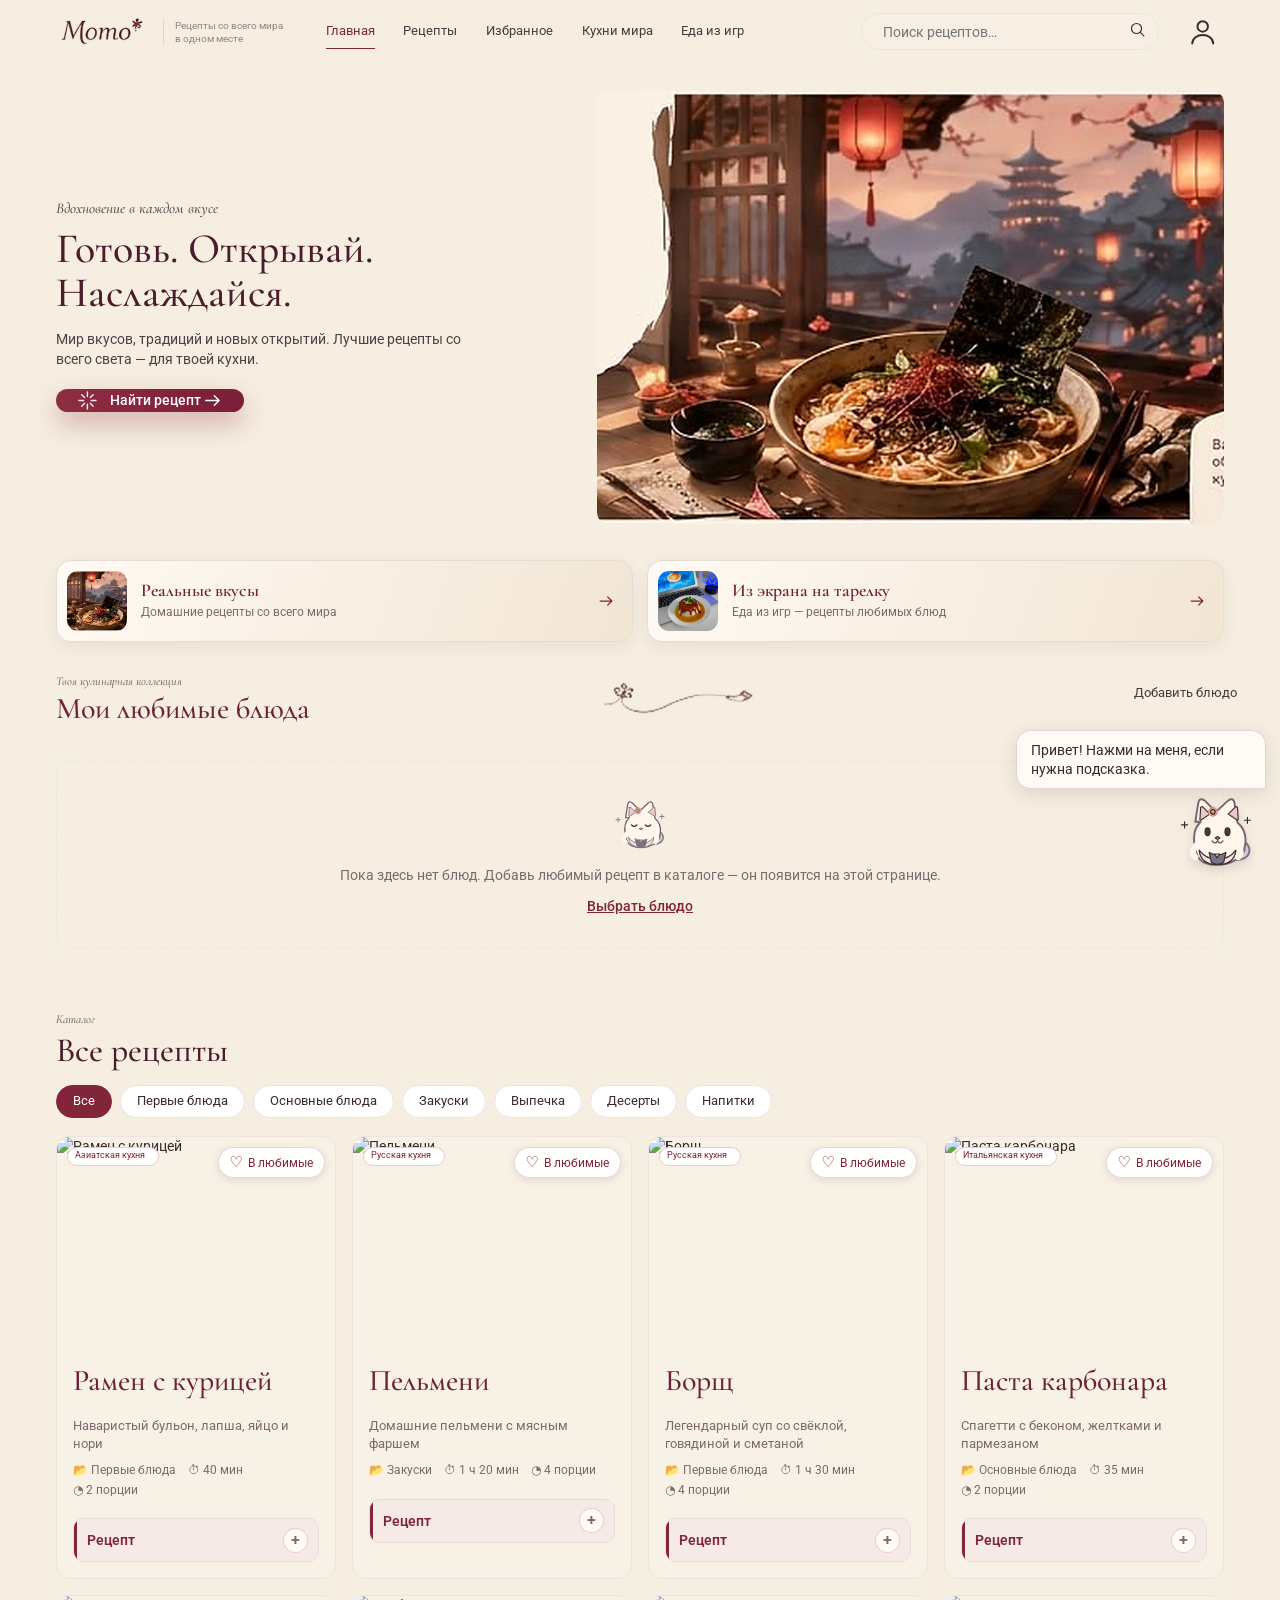
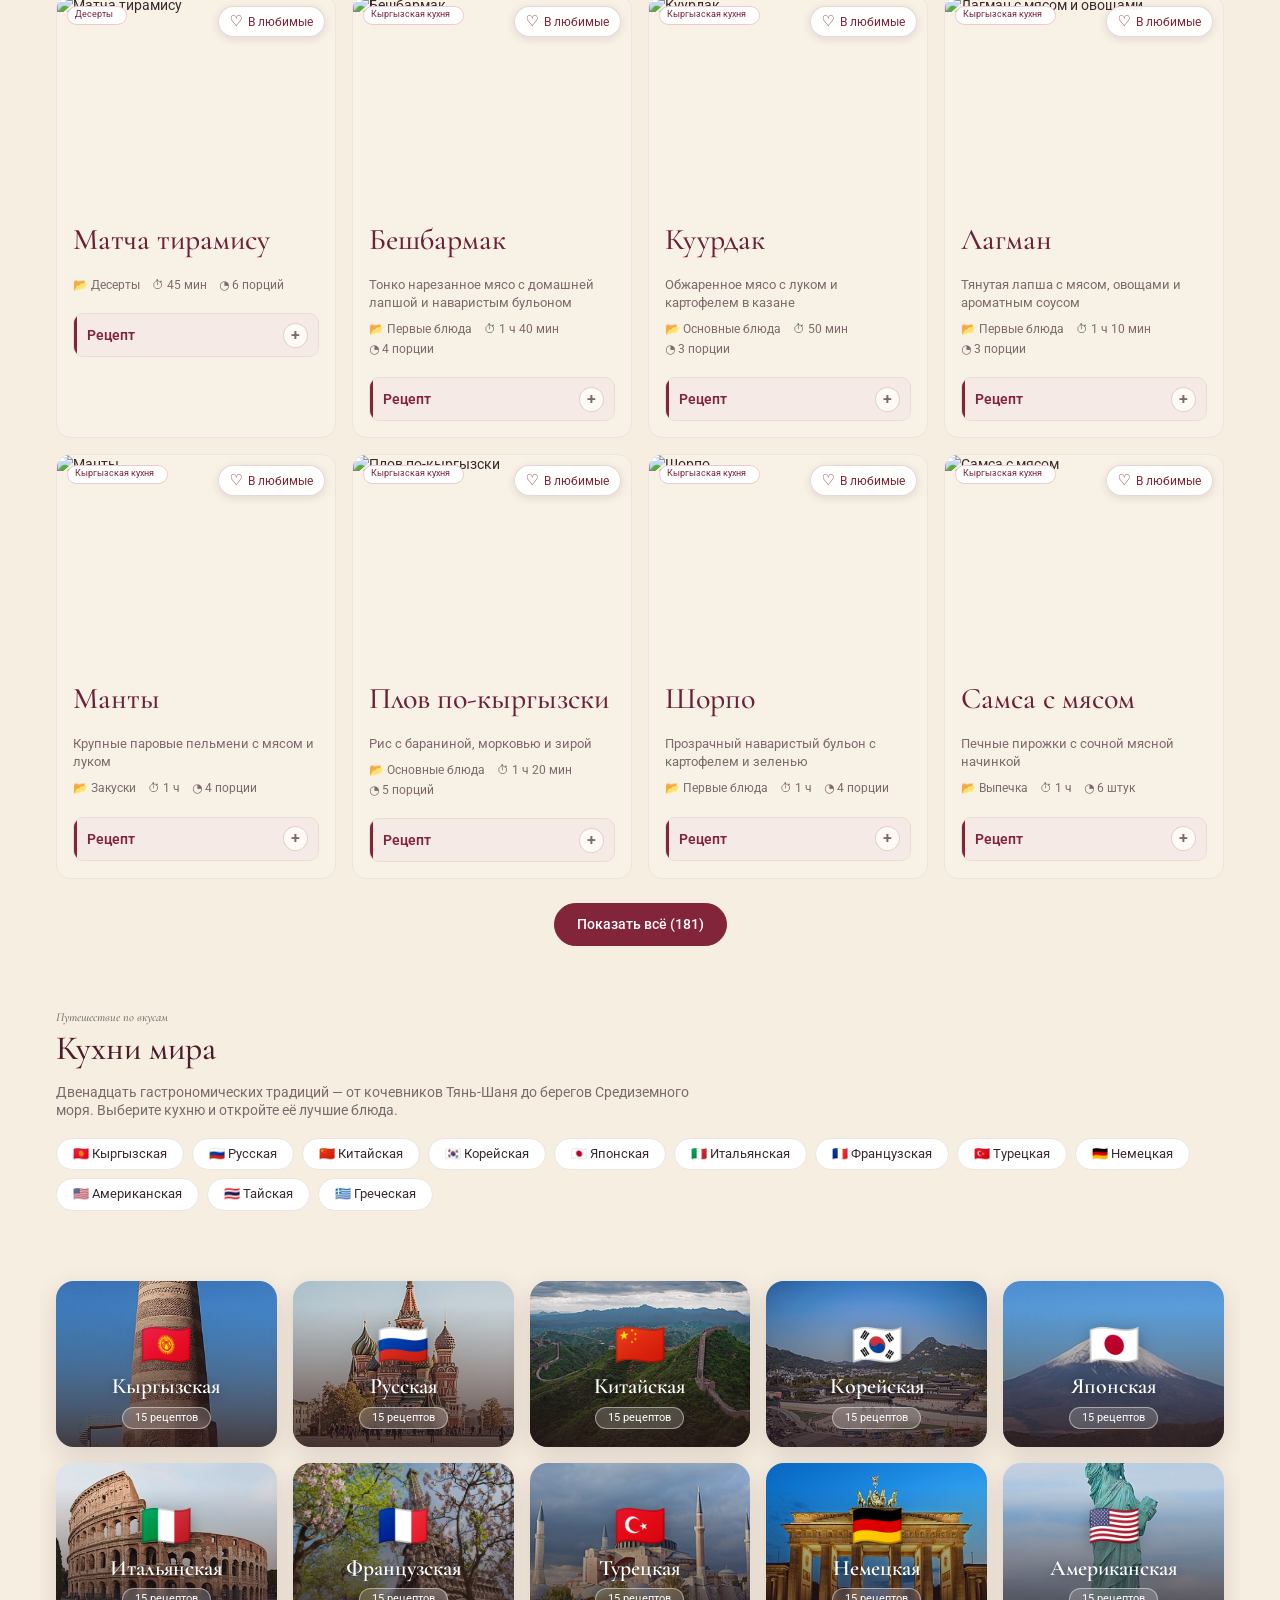
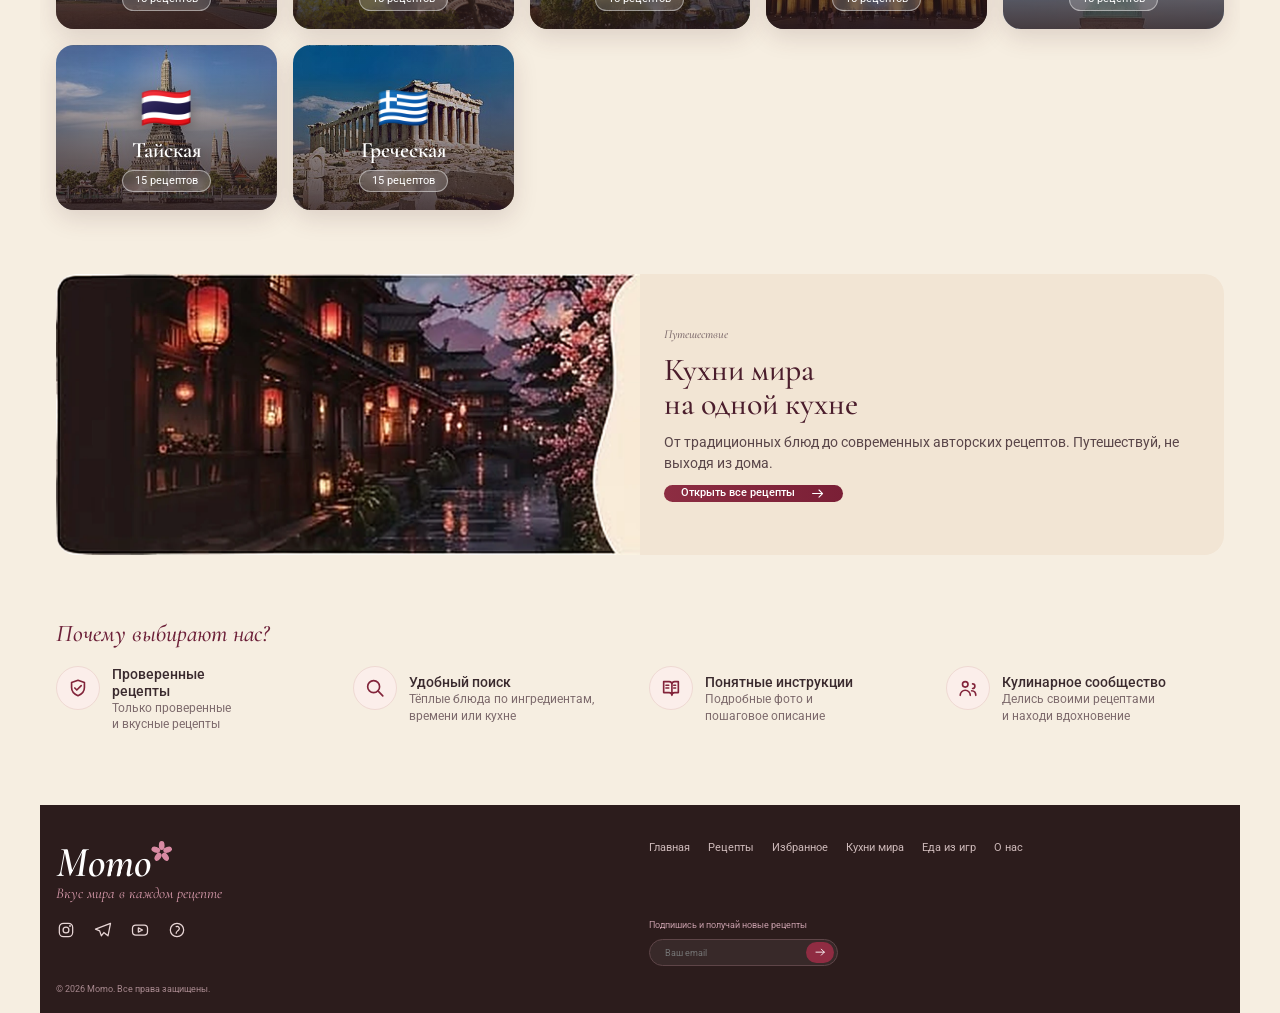
==== commit 041e1b05: "moto" ====
--- a/index.html
+++ b/index.html
@@ -7642,7 +7642,6 @@
 <img class="deco dL" src="assets/images/decoL.webp" alt="">
 </div>
 
-<dialog id="modal"><button class="close" id="close" aria-label="Закрыть">×</button><div id="modalBody"></div></dialog>
 <dialog id="auth"><button class="close" id="authClose" aria-label="Закрыть">×</button>
   <div class="auth-box">
     <span class="auth-bud"><svg viewBox="0 0 24 24"><use href="#bud"/></svg></span>
@@ -7660,6 +7659,9 @@
   </div>
 </dialog>
 <div class="toast" id="toast" role="status"></div>
+
+<script src="js/mascot.js"></script>
+<script src="js/recipe-viewer.js"></script>
 <svg width="0" height="0" style="position:absolute"><symbol id="bud" viewBox="0 0 24 24"><g fill="#d98aa3" stroke="none"><ellipse cx="12" cy="5" rx="3.200" ry="5"/><ellipse cx="12" cy="5" rx="3.200" ry="5" transform="rotate(72 12 12)"/><ellipse cx="12" cy="5" rx="3.200" ry="5" transform="rotate(144 12 12)"/><ellipse cx="12" cy="5" rx="3.200" ry="5" transform="rotate(216 12 12)"/><ellipse cx="12" cy="5" rx="3.200" ry="5" transform="rotate(288 12 12)"/></g></symbol></svg>
 <script src="js/script.js"></script>
 </body>
--- a/css/style.css
+++ b/css/style.css
@@ -2416,3 +2416,453 @@
   font-size: 56px;
   background: linear-gradient(135deg, var(--t), var(--b));
 }
+
+.momo-mascot {
+  position: fixed;
+  z-index: 45;
+  right: max(14px, env(safe-area-inset-right));
+  bottom: max(14px, env(safe-area-inset-bottom));
+  width: 100px;
+  text-align: center;
+  pointer-events: none;
+}
+.momo-mascot-button {
+  width: 92px;
+  height: 100px;
+  padding: 0;
+  pointer-events: auto;
+  filter: drop-shadow(0 5px 5px rgba(80, 40, 50, 0.14));
+}
+.momo-cat-art {
+  display: block;
+  width: 100%;
+  height: 100%;
+  overflow: visible;
+  animation: momo-float 3.2s ease-in-out infinite;
+}
+.momo-tail {
+  transform-box: fill-box;
+  transform-origin: 12% 65%;
+  animation: momo-tail-wag 2.2s ease-in-out infinite;
+}
+.momo-ear {
+  transform-box: fill-box;
+  transform-origin: center bottom;
+}
+.momo-ear-left {
+  animation: momo-ear-twitch 4.8s ease-in-out infinite;
+}
+.momo-ear-right {
+  animation: momo-ear-twitch 4.8s ease-in-out 0.18s infinite;
+}
+.momo-eyes-open {
+  transform-box: fill-box;
+  transform-origin: center;
+  animation: momo-blink 5.4s infinite;
+}
+.momo-eyes-closed,
+.momo-mouth-o {
+  opacity: 0;
+}
+.momo-mouth {
+  transform-box: fill-box;
+  transform-origin: center;
+}
+.momo-sparkles {
+  animation: momo-sparkle 2.4s ease-in-out infinite;
+}
+.momo-bubble {
+  position: absolute;
+  right: 0;
+  bottom: calc(100% - 8px);
+  width: max-content;
+  max-width: min(250px, calc(100vw - 36px));
+  padding: 10px 14px;
+  border: 1px solid rgba(130, 36, 58, 0.18);
+  border-radius: 15px 15px 3px 15px;
+  background: #fffaf3;
+  box-shadow: 0 5px 18px rgba(58, 42, 46, 0.13);
+  color: var(--ink);
+  font: 14px/1.35 var(--sans);
+  text-align: left;
+  opacity: 0;
+  visibility: hidden;
+  transform: translateY(6px) scale(0.96);
+  transform-origin: bottom right;
+  transition: opacity 0.2s, transform 0.2s, visibility 0.2s;
+}
+.momo-bubble.visible {
+  opacity: 1;
+  visibility: visible;
+  transform: translateY(0) scale(1);
+}
+.momo-mascot[data-state="happy"] .momo-eyes-open,
+.momo-mascot[data-state="curious"] .momo-mouth-smile,
+.momo-mascot[data-state="sad"] .momo-mouth-smile {
+  opacity: 0;
+  animation: none;
+}
+.momo-mascot[data-state="happy"] .momo-eyes-closed,
+.momo-mascot[data-state="curious"] .momo-mouth-o {
+  opacity: 1;
+}
+.momo-mascot[data-state="happy"] .momo-tail {
+  animation-duration: 0.48s;
+}
+.momo-mascot[data-state="happy"] .momo-cat-art {
+  animation: momo-happy-bounce 0.42s ease-in-out 4;
+}
+.momo-mascot[data-state="happy"] .momo-sparkles {
+  animation-duration: 0.6s;
+}
+.momo-mascot[data-state="curious"] .momo-body {
+  transform-box: fill-box;
+  transform-origin: center bottom;
+  animation: momo-curious 0.7s ease-in-out 2;
+}
+.momo-mascot[data-state="sad"] .momo-eyes-open {
+  animation: none;
+  transform: scaleY(0.75);
+}
+.momo-mascot[data-state="sad"] .momo-mouth-smile {
+  opacity: 0;
+  animation: none;
+}
+.momo-mouth-sad {
+  opacity: 0;
+}
+.momo-mascot[data-state="sad"] .momo-mouth-sad {
+  opacity: 1;
+}
+.momo-mascot[data-state="sad"] .momo-sparkles {
+  opacity: 0.25;
+}
+.momo-mascot[data-state="hint"] .momo-flower {
+  animation: momo-flower-glow 1.2s ease-in-out infinite alternate;
+}
+.momo-tap .momo-cat-art {
+  animation: momo-tap 0.45s ease-out;
+}
+.momo-inline {
+  display: inline-block;
+  width: 64px;
+  height: 64px;
+  vertical-align: middle;
+  margin-right: 10px;
+}
+.momo-inline .momo-cat-art {
+  width: 64px;
+  height: 64px;
+}
+.favorite-empty .momo-inline {
+  display: block;
+  margin: 0 auto 10px;
+}
+.momo-inline-hint .momo-tail {
+  animation-duration: 0.9s;
+}
+.momo-inline-hint .momo-eyes-closed {
+  opacity: 1;
+}
+.momo-inline-hint .momo-eyes-open,
+.momo-inline-hint .momo-mouth-smile {
+  opacity: 0;
+  animation: none;
+}
+.momo-inline-sad .momo-eyes-open {
+  animation: none;
+  transform: scaleY(0.75);
+}
+.momo-inline-sad .momo-mouth-sad {
+  opacity: 1;
+}
+.empty-m .momo-inline {
+  display: block;
+  margin: 0 auto 8px;
+}
+@keyframes momo-float {
+  0%, 100% { transform: translateY(0) rotate(-1deg); }
+  50% { transform: translateY(-7px) rotate(1deg); }
+}
+@keyframes momo-tail-wag {
+  0%, 100% { transform: rotate(-8deg); }
+  50% { transform: rotate(12deg); }
+}
+@keyframes momo-ear-twitch {
+  0%, 88%, 100% { transform: rotate(0); }
+  92% { transform: rotate(-9deg); }
+  96% { transform: rotate(5deg); }
+}
+@keyframes momo-blink {
+  0%, 94%, 98%, 100% { transform: scaleY(1); }
+  96% { transform: scaleY(0.08); }
+}
+@keyframes momo-sparkle {
+  0%, 100% { opacity: 0.55; }
+  50% { opacity: 1; }
+}
+@keyframes momo-happy-bounce {
+  0%, 100% { transform: translateY(0) rotate(0); }
+  45% { transform: translateY(-13px) rotate(-5deg); }
+  75% { transform: translateY(-4px) rotate(5deg); }
+}
+@keyframes momo-curious {
+  0%, 100% { transform: rotate(0); }
+  35% { transform: rotate(-7deg); }
+  70% { transform: rotate(5deg); }
+}
+@keyframes momo-flower-glow {
+  from { filter: drop-shadow(0 0 0 rgba(214, 170, 115, 0)); }
+  to { filter: drop-shadow(0 0 5px rgba(214, 170, 115, 0.9)); }
+}
+@keyframes momo-tap {
+  0% { transform: scale(1); }
+  45% { transform: scale(0.9) rotate(-6deg); }
+  100% { transform: scale(1); }
+}
+@media (max-width: 640px) {
+  .momo-mascot {
+    right: max(6px, env(safe-area-inset-right));
+    bottom: max(8px, env(safe-area-inset-bottom));
+    width: 76px;
+  }
+  .momo-mascot-button {
+    width: 72px;
+    height: 78px;
+  }
+  .momo-bubble {
+    max-width: min(220px, calc(100vw - 24px));
+    font-size: 13px;
+  }
+}
+@media (prefers-reduced-motion: reduce) {
+  .momo-mascot *,
+  .momo-mascot *::before,
+  .momo-inline * {
+    animation-duration: 0.01ms !important;
+    animation-iteration-count: 1 !important;
+    scroll-behavior: auto !important;
+  }
+}
+
+.recipe-viewer {
+  position: fixed;
+  inset: 50% auto auto 50%;
+  transform: translate(-50%, -50%);
+  width: min(1140px, calc(100vw - 32px));
+  max-width: none;
+  max-height: min(92vh, 900px);
+  padding: 0;
+  overflow: auto;
+  border: 1px solid rgba(115, 91, 82, 0.18);
+  border-radius: 24px;
+  background:
+    radial-gradient(ellipse at 2% 100%, rgba(226, 205, 190, 0.32), transparent 22%),
+    radial-gradient(ellipse at 100% 80%, rgba(226, 205, 190, 0.28), transparent 25%),
+    #fbf3e9;
+  color: var(--ink);
+  box-shadow: 0 24px 80px rgba(44, 28, 28, 0.24);
+}
+.recipe-viewer[open] {
+  display: block;
+}
+.recipe-viewer::backdrop {
+  background: rgba(37, 27, 32, 0.58);
+  backdrop-filter: blur(3px);
+}
+.recipe-viewer-close {
+  position: absolute;
+  z-index: 2;
+  top: 12px;
+  right: 14px;
+  width: 38px;
+  height: 38px;
+  display: grid;
+  place-items: center;
+  border: 1px solid rgba(130, 36, 58, 0.2);
+  border-radius: 50%;
+  background: rgba(255, 250, 243, 0.95);
+  color: var(--wine);
+  font-size: 26px;
+  line-height: 1;
+}
+.recipe-viewer-layout {
+  display: grid;
+  grid-template-columns: minmax(0, 1fr) minmax(0, 0.96fr);
+  gap: clamp(24px, 4vw, 48px);
+  min-height: 620px;
+  padding: clamp(24px, 4vw, 40px);
+}
+.recipe-viewer-visual {
+  display: flex;
+  flex-direction: column;
+  align-items: center;
+  gap: 24px;
+  padding-top: 20px;
+}
+.recipe-viewer-image {
+  width: 100%;
+  height: clamp(300px, 43vw, 470px);
+  object-fit: cover;
+  border-radius: 22px;
+  background: #eee2d5;
+  box-shadow: 0 12px 30px rgba(64, 42, 44, 0.13);
+}
+.recipe-viewer-save {
+  display: inline-flex;
+  align-items: center;
+  justify-content: center;
+  gap: 12px;
+  min-width: 230px;
+  padding: 12px 24px;
+  border: 1px solid rgba(100, 79, 74, 0.42);
+  border-radius: 30px;
+  background: transparent;
+  color: var(--ink);
+  font-size: 17px;
+  transition: background 0.2s, color 0.2s, transform 0.2s;
+}
+.recipe-viewer-save:hover {
+  transform: translateY(-2px);
+  background: rgba(130, 36, 58, 0.07);
+}
+.recipe-viewer-save[aria-pressed="true"] {
+  border-color: var(--wine);
+  background: var(--wine);
+  color: #fff;
+}
+.recipe-viewer-save span:first-child {
+  font-size: 25px;
+  line-height: 1;
+}
+.recipe-viewer-content {
+  padding: 14px 0 4px;
+}
+.recipe-viewer-kicker {
+  margin-bottom: 5px;
+}
+.recipe-viewer-content > h2 {
+  margin: 0 34px 12px 0;
+  color: var(--h1);
+  font: 600 clamp(34px, 4vw, 52px)/0.98 var(--serif);
+}
+.recipe-viewer-meta {
+  margin-bottom: 18px;
+  padding: 8px 0 11px;
+  border-bottom: 1px solid rgba(115, 91, 82, 0.22);
+  color: var(--ink);
+  font-size: 15px;
+}
+.recipe-viewer-description {
+  margin: 0 0 20px;
+  font-size: 17px;
+  line-height: 1.5;
+}
+.recipe-viewer-content section + section {
+  margin-top: 20px;
+}
+.recipe-viewer-content h3 {
+  display: flex;
+  align-items: center;
+  gap: 10px;
+  margin-bottom: 8px;
+  color: var(--h1);
+  font: 600 24px/1.1 var(--serif);
+}
+.recipe-viewer-content h3 span {
+  width: 26px;
+  flex: 0 0 26px;
+  color: var(--wine);
+}
+.recipe-viewer-content h3 span svg {
+  display: block;
+  width: 24px;
+  height: 24px;
+  stroke: currentColor;
+  stroke-width: 1.8;
+}
+.recipe-viewer-content ul,
+.recipe-viewer-content ol {
+  display: grid;
+  gap: 6px;
+  margin: 0;
+  padding: 0;
+  list-style: none;
+}
+.recipe-viewer-content li {
+  position: relative;
+  min-height: 27px;
+  padding-left: 30px;
+  font-size: 16px;
+  line-height: 1.45;
+}
+.recipe-viewer-content ul li::before {
+  content: "•";
+  position: absolute;
+  left: 10px;
+  color: var(--wine);
+  font-size: 19px;
+  line-height: 1.1;
+}
+.recipe-viewer-content ol {
+  counter-reset: recipe-step;
+}
+.recipe-viewer-content ol li {
+  counter-increment: recipe-step;
+}
+.recipe-viewer-content ol li::before {
+  content: counter(recipe-step);
+  position: absolute;
+  left: 0;
+  top: 0;
+  width: 23px;
+  height: 23px;
+  display: grid;
+  place-items: center;
+  border-radius: 50%;
+  background: #efe0d5;
+  color: var(--h1);
+  font-size: 14px;
+  line-height: 1;
+}
+@media (max-width: 760px) {
+  .recipe-viewer {
+    width: calc(100vw - 18px);
+    max-height: 94vh;
+    border-radius: 18px;
+  }
+  .recipe-viewer-layout {
+    grid-template-columns: 1fr;
+    gap: 22px;
+    padding: 16px 18px 24px;
+  }
+  .recipe-viewer-visual {
+    gap: 14px;
+    padding-top: 34px;
+  }
+  .recipe-viewer-image {
+    height: min(58vw, 340px);
+    min-height: 210px;
+    border-radius: 16px;
+  }
+  .recipe-viewer-save {
+    min-width: 200px;
+    padding: 9px 18px;
+    font-size: 15px;
+  }
+  .recipe-viewer-content {
+    padding: 0;
+  }
+  .recipe-viewer-content > h2 {
+    font-size: 38px;
+  }
+  .recipe-viewer-description {
+    font-size: 15px;
+  }
+  .recipe-viewer-content h3 {
+    font-size: 22px;
+  }
+  .recipe-viewer-content li {
+    font-size: 14px;
+  }
+}
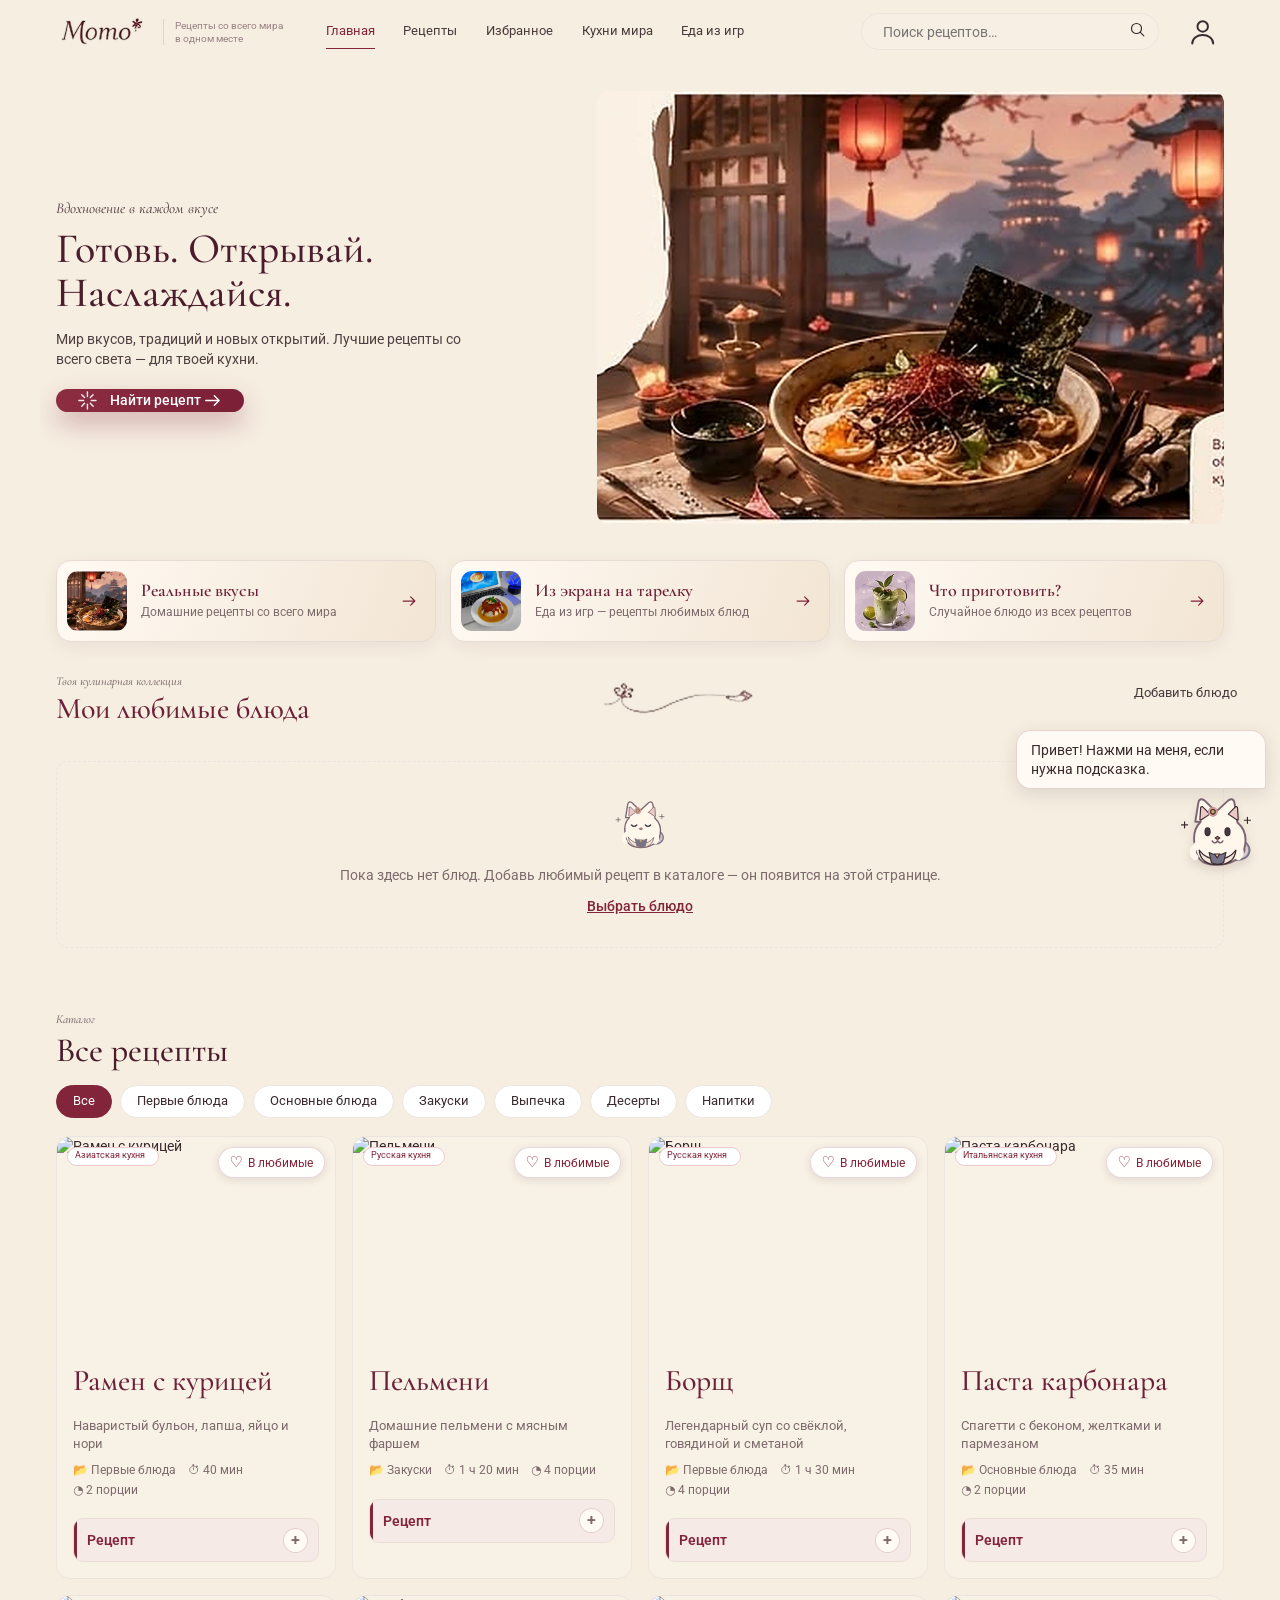
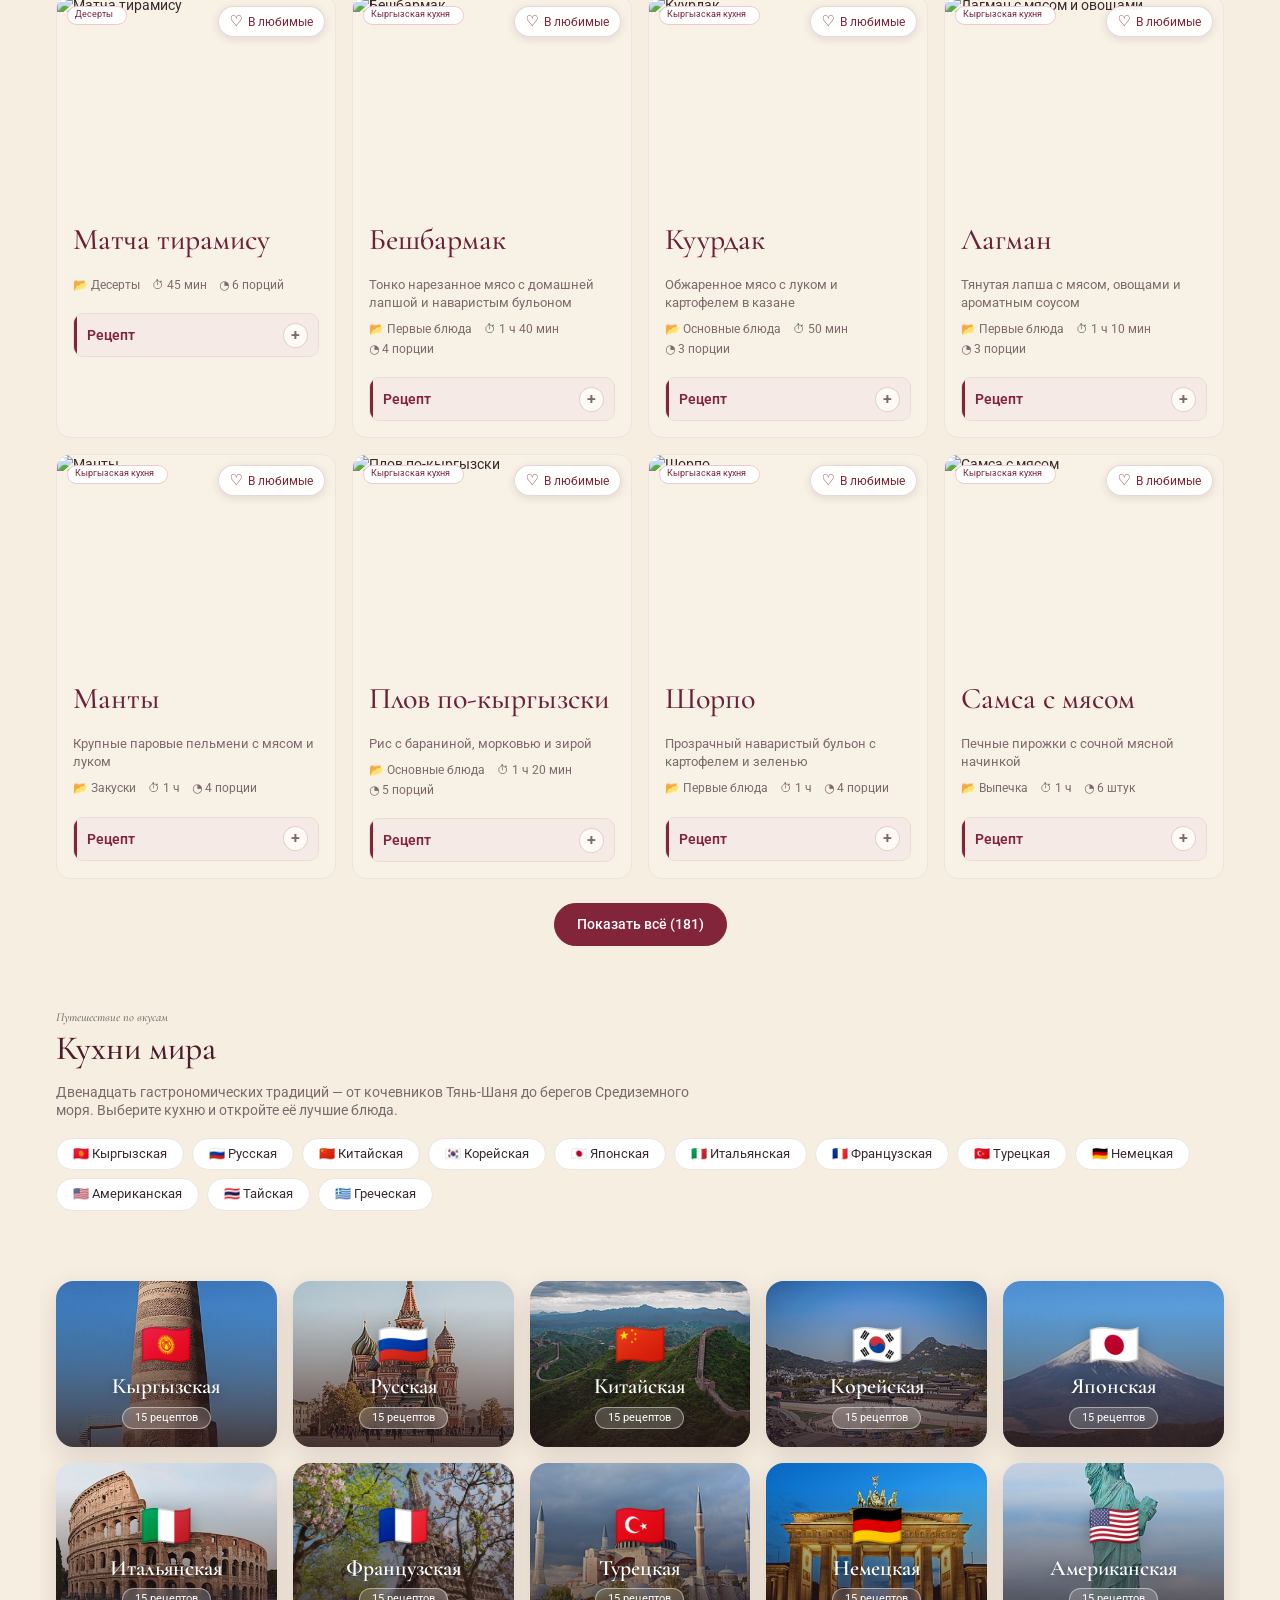
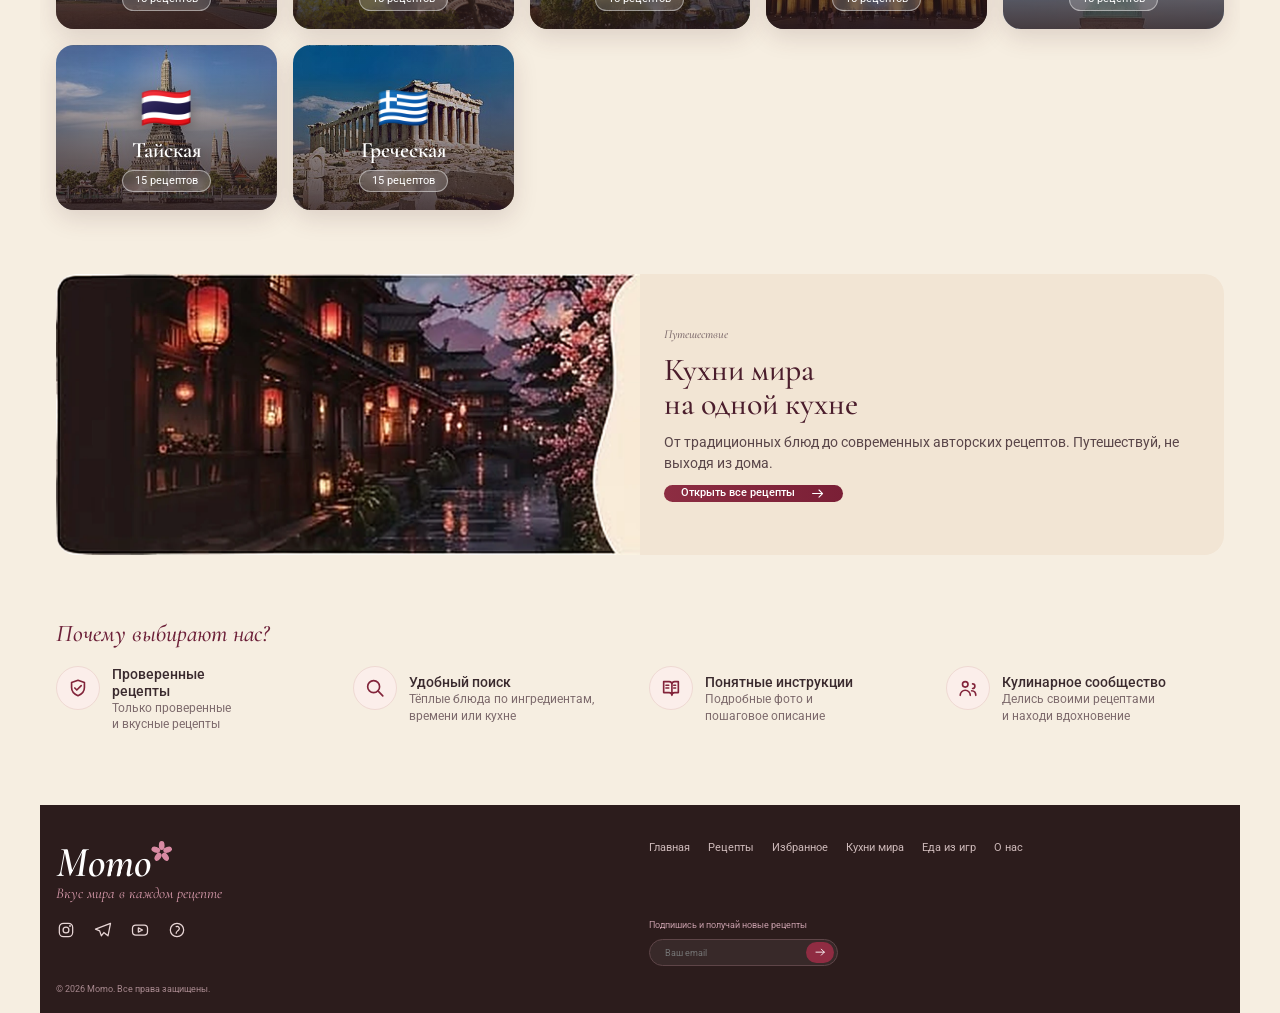
==== commit 8d813a48: "random" ====
--- a/index.html
+++ b/index.html
@@ -47,6 +47,11 @@
   <a class="entry-card" href="games.html">
     <img src="assets/images/game-food/game-01.png" alt="">
     <span class="entry-copy"><strong>Из экрана на тарелку</strong><small>Еда из игр — рецепты любимых блюд</small></span>
+    <svg viewBox="0 0 24 24" aria-hidden="true"><path d="M5 12h14m-5-5 5 5-5 5"/></svg>
+  </a>
+  <a class="entry-card" href="randomizer.html">
+    <img src="assets/images/cat6.webp" alt="">
+    <span class="entry-copy"><strong>Что приготовить?</strong><small>Случайное блюдо из всех рецептов</small></span>
     <svg viewBox="0 0 24 24" aria-hidden="true"><path d="M5 12h14m-5-5 5 5-5 5"/></svg>
   </a>
 </nav>
--- a/css/style.css
+++ b/css/style.css
@@ -2395,6 +2395,11 @@
     font-size: 17px;
   }
 }
+@media (min-width: 960px) {
+  .entry-links {
+    grid-template-columns: repeat(3, minmax(0, 1fr));
+  }
+}
 
 /* Заглушка вместо фото, если подходящего снимка блюда пока нет */
 .dimg.nophoto {
@@ -2415,6 +2420,127 @@
   place-items: center;
   font-size: 56px;
   background: linear-gradient(135deg, var(--t), var(--b));
+}
+.randomizer-page {
+  width: min(1050px, 100%);
+  margin: 0 auto;
+  padding: clamp(42px, 8vw, 92px) 20px 70px;
+}
+.randomizer-intro {
+  max-width: 700px;
+  margin: 0 auto;
+  text-align: center;
+}
+.randomizer-intro h1 {
+  margin: 4px 0 10px;
+  color: var(--h1);
+  font: 600 clamp(38px, 6vw, 58px)/1 var(--serif);
+}
+.randomizer-intro > p:not(.kicker):not(.randomizer-status) {
+  max-width: 520px;
+  margin: 0 auto 24px;
+  color: var(--mute);
+  font-size: 16px;
+}
+.randomize-button {
+  margin: 0 auto;
+  border: 0;
+  font: 500 16px var(--sans);
+}
+.randomize-button:disabled {
+  cursor: wait;
+  opacity: 0.72;
+}
+.randomize-button svg {
+  width: 20px;
+  height: 20px;
+}
+.randomizer-status {
+  min-height: 22px;
+  margin-top: 16px;
+  color: var(--mute);
+  font-size: 13px;
+}
+.random-result {
+  max-width: 780px;
+  margin: 34px auto 0;
+}
+.random-result-link {
+  display: grid;
+  grid-template-columns: minmax(200px, 0.8fr) minmax(0, 1fr);
+  min-height: 260px;
+  overflow: hidden;
+  border: 1px solid #e7dcd3;
+  border-radius: 20px;
+  background: linear-gradient(120deg, #fffaf3, #f2e5d4);
+  box-shadow: 0 12px 32px rgba(80, 40, 50, 0.12);
+  transition: transform 0.2s, box-shadow 0.2s;
+}
+.random-result-link:hover {
+  transform: translateY(-3px);
+  box-shadow: 0 18px 40px rgba(80, 40, 50, 0.17);
+}
+.random-result-image {
+  width: 100%;
+  height: 100%;
+  min-height: 260px;
+  object-fit: cover;
+  background: #eadfd4;
+}
+.random-result-content {
+  display: flex;
+  flex-direction: column;
+  align-items: flex-start;
+  padding: clamp(22px, 4vw, 36px);
+}
+.random-result-content .kicker {
+  margin-bottom: 5px;
+}
+.random-result-content strong {
+  color: var(--h1);
+  font: 600 clamp(28px, 4vw, 38px)/1.05 var(--serif);
+}
+.random-result-content > span:not(.kicker):not(.random-result-cta) {
+  margin-top: 12px;
+  color: var(--mute);
+  line-height: 1.5;
+}
+.random-result-cta {
+  display: inline-flex;
+  align-items: center;
+  gap: 8px;
+  margin-top: auto;
+  padding-top: 20px;
+  color: var(--wine);
+  font-weight: 500;
+}
+@media (max-width: 640px) {
+  .randomizer-page {
+    padding: 38px 16px 52px;
+  }
+  .randomizer-intro h1 {
+    font-size: 40px;
+  }
+  .randomizer-intro > p:not(.kicker):not(.randomizer-status) {
+    font-size: 14px;
+  }
+  .randomize-button {
+    gap: 9px;
+    padding: 12px 17px;
+    font-size: 14px;
+  }
+  .random-result-link {
+    grid-template-columns: 1fr;
+  }
+  .random-result-image {
+    height: 220px;
+    min-height: 0;
+    max-height: 58vw;
+  }
+  .random-result-content {
+    min-height: 210px;
+    padding: 20px;
+  }
 }
 
 .momo-mascot {
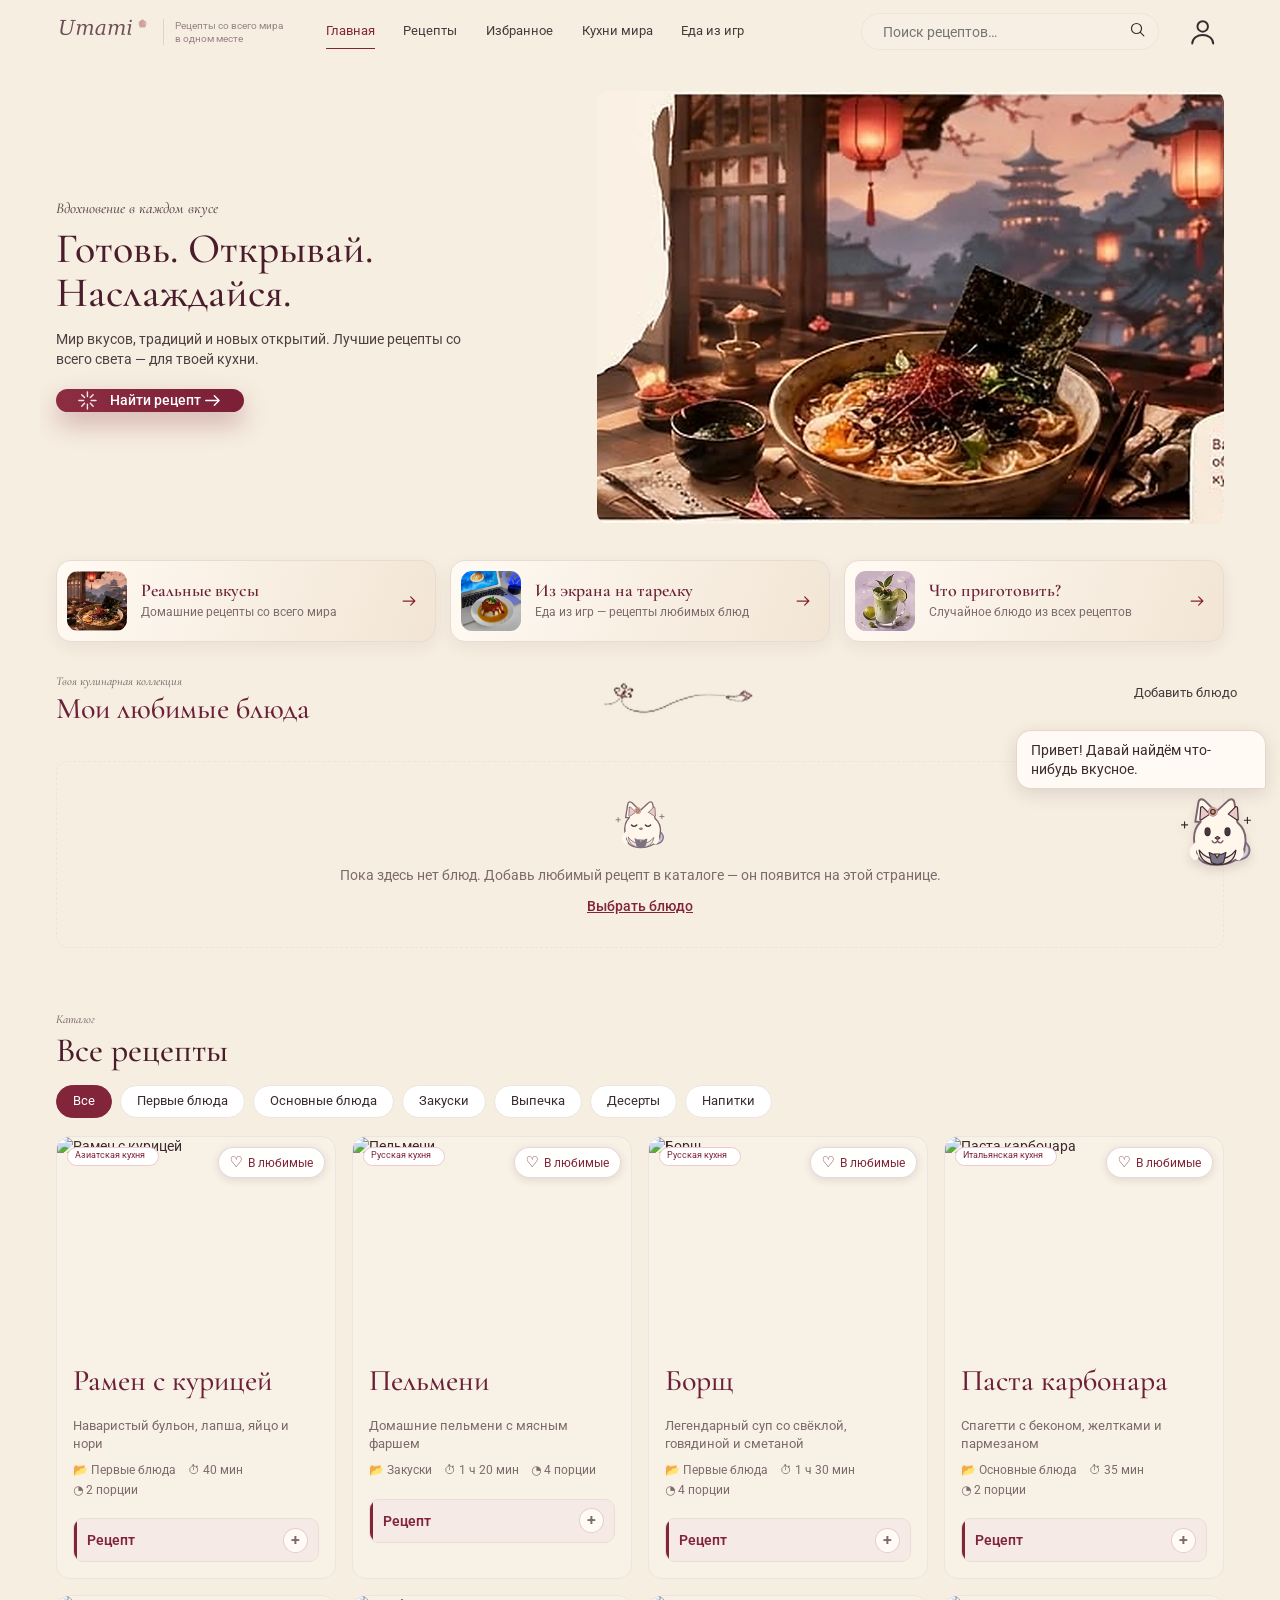
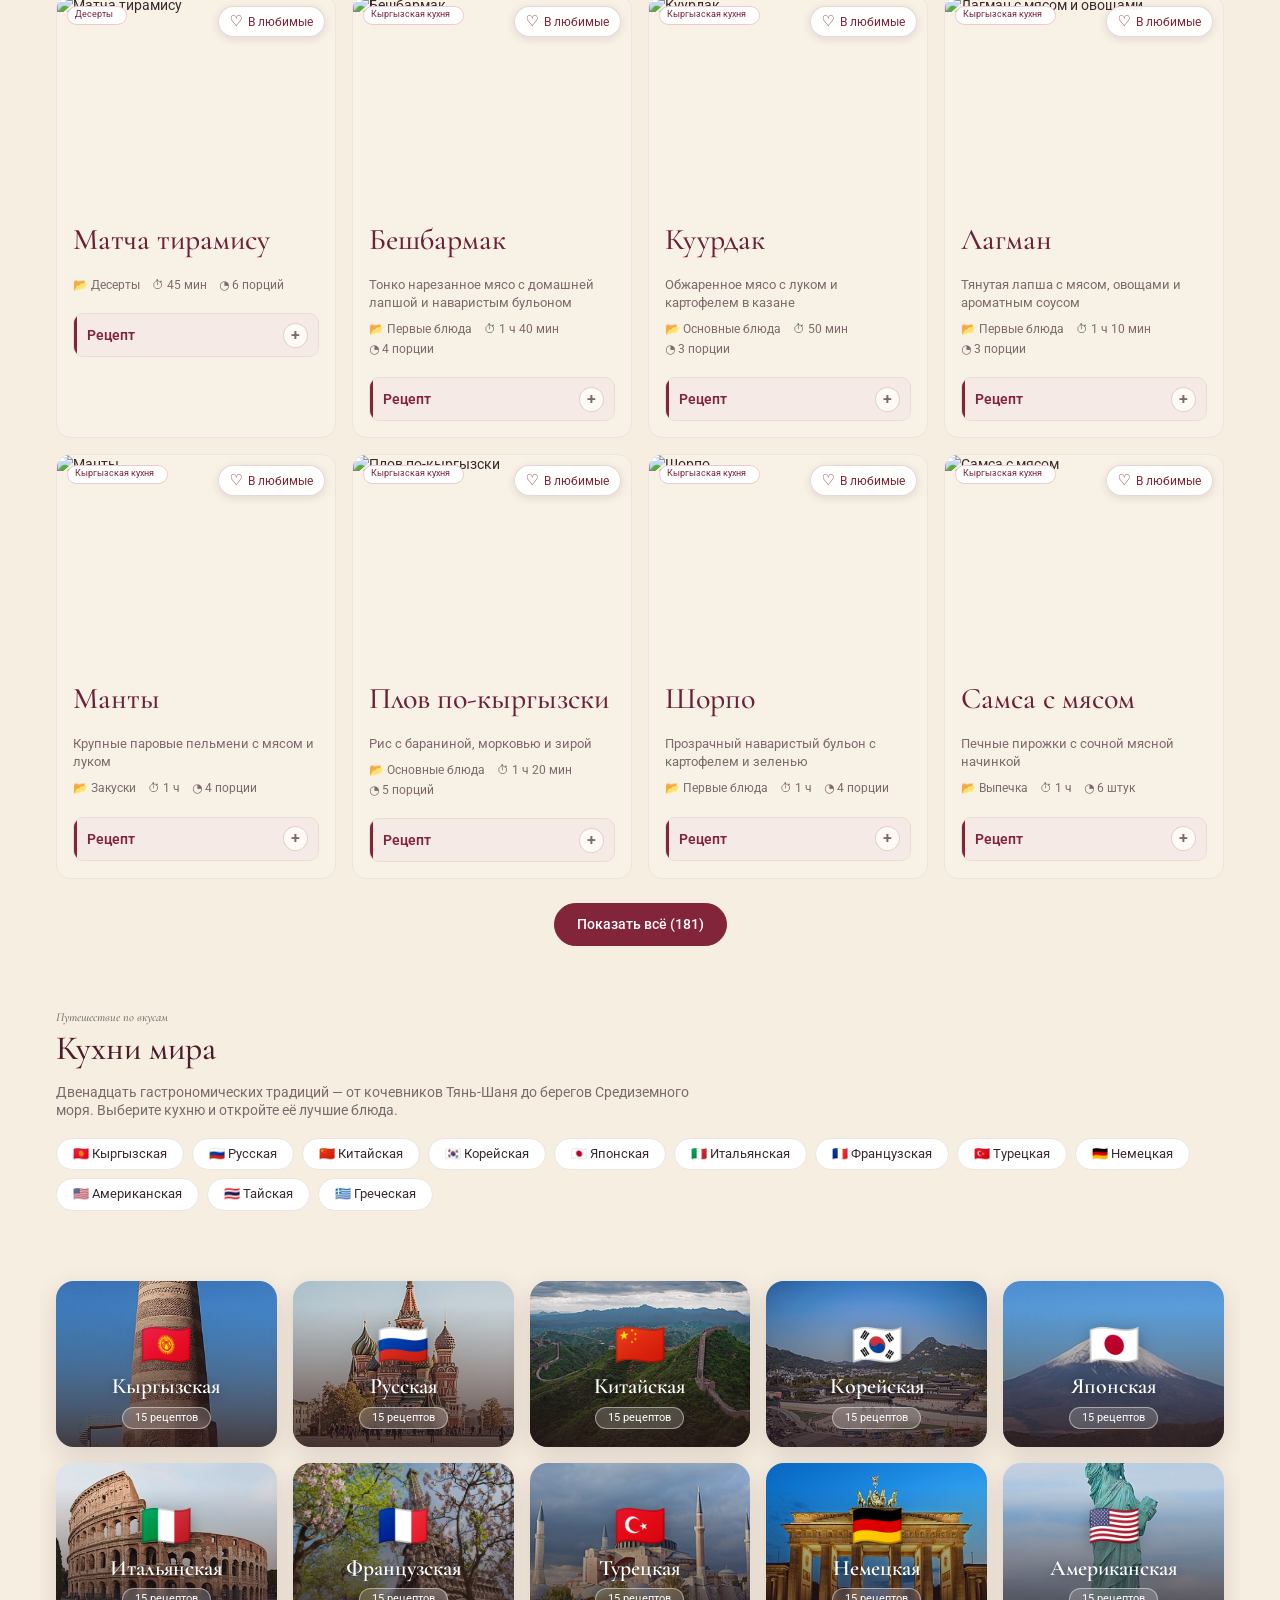
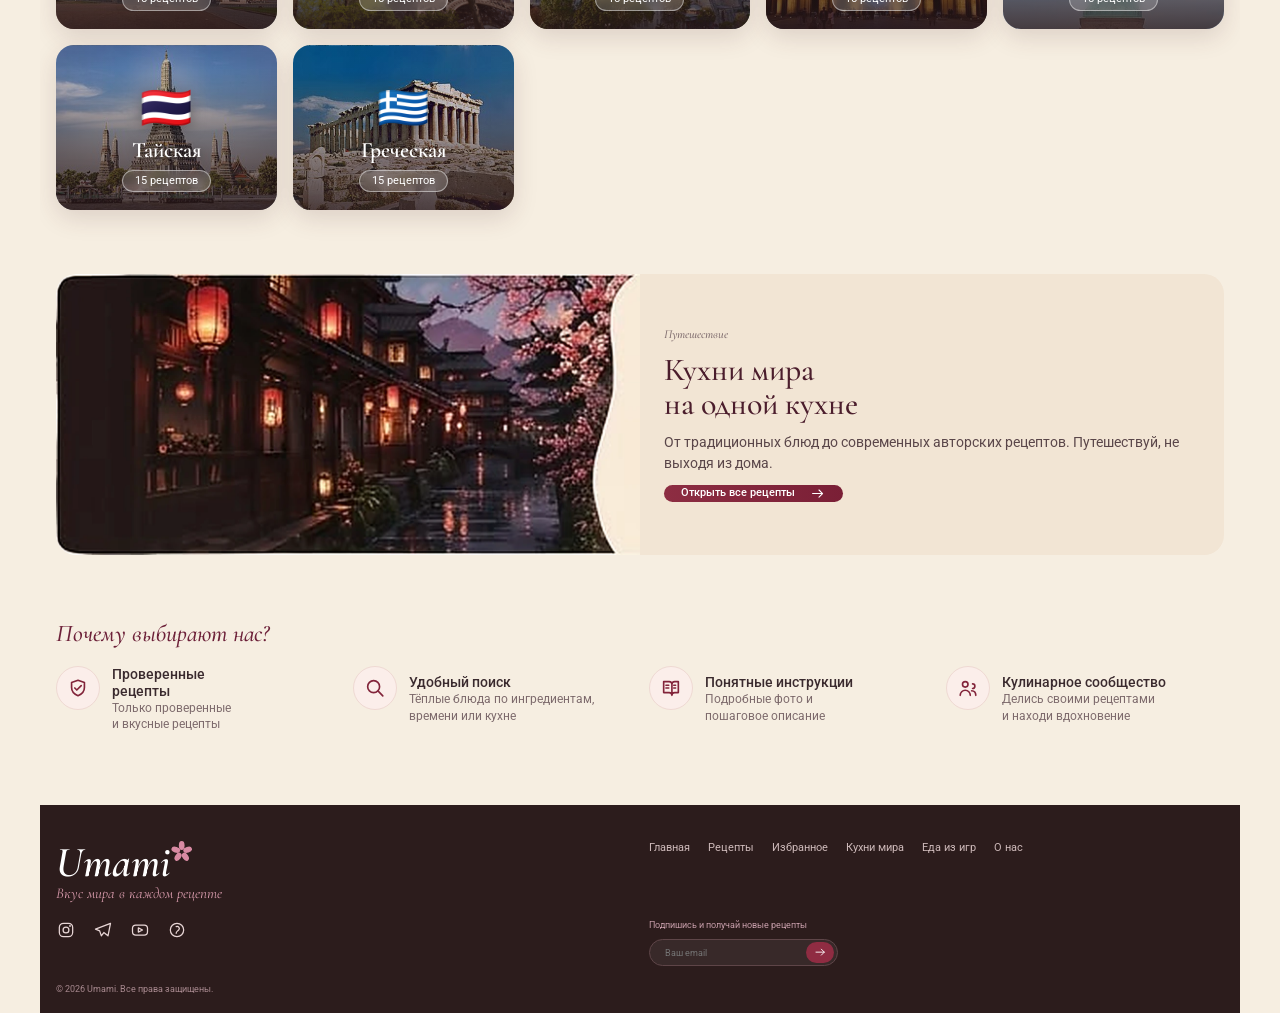
==== commit e98522a0: "rename" ====
--- a/index.html
+++ b/index.html
@@ -3,7 +3,7 @@
 <head>
 <meta charset="UTF-8">
 <meta name="viewport" content="width=device-width, initial-scale=1">
-<title>Momo — кулинарные рецепты со всего мира</title>
+<title>Umami — кулинарные рецепты со всего мира</title>
 <link rel="preconnect" href="https://fonts.googleapis.com">
 <link href="https://fonts.googleapis.com/css2?family=Cormorant+Garamond:ital,wght@0,500;0,600;1,500;1,600&family=Roboto:wght@400;500&display=swap" rel="stylesheet">
 <link rel="stylesheet" href="css/style.css">
@@ -11,7 +11,7 @@
 <body>
 <div class="page page-sub page-onepage" id="top">
 <header class="header">
-  <a class="logo" href="#top" aria-label="Momo — на главную"><img src="assets/images/logo.webp" alt="Momo"><small>Рецепты со всего мира<br>в одном месте</small></a>
+  <a class="logo" href="#top" aria-label="Umami — на главную"><img src="assets/images/logo.webp" alt="Umami"><small>Рецепты со всего мира<br>в одном месте</small></a>
   <button class="burger" id="burger" aria-label="Открыть меню" aria-expanded="false"><span></span><span></span><span></span></button>
   <nav class="nav" id="nav">
     <a href="#top" class="active" data-nav="home">Главная</a>
@@ -7627,7 +7627,7 @@
 
 <footer class="footer">
   <svg class="wave" viewBox="0 0 896 16" preserveAspectRatio="none"><path d="M0 16V8C60 0 110 6 170 6s100-5 190-1 140 6 220 3 140-6 210-3 80 0 106-2v13Z"/></svg>
-  <div class="flogo"><span class="logo-t">Momo</span><svg class="bud" viewBox="0 0 24 24"><use href="#bud"/></svg><small>Вкус мира в каждом рецепте</small></div>
+  <div class="flogo"><span class="logo-t">Umami</span><svg class="bud" viewBox="0 0 24 24"><use href="#bud"/></svg><small>Вкус мира в каждом рецепте</small></div>
   <nav class="fnav"><a href="#top">Главная</a><a href="#recipeCatalog">Рецепты</a><a href="#recipes" data-nav="fav">Избранное</a><a href="#cuisines">Кухни мира</a><a href="games.html">Еда из игр</a><a href="#why">О нас</a></nav>
   <div class="social">
     <a href="https://instagram.com" target="_blank" rel="noopener" aria-label="Instagram"><svg viewBox="0 0 24 24"><rect x="4" y="4" width="16" height="16" rx="5"/><circle cx="12" cy="12" r="3.500"/><circle cx="16.800" cy="7.200" r=".4"/></svg></a>
@@ -7640,7 +7640,7 @@
     <div><input id="email" type="email" placeholder="Ваш email" autocomplete="email"><button aria-label="Подписаться"><svg viewBox="0 0 24 24"><path d="M5 12h14m-5-5 5 5-5 5"/></svg></button></div>
     <p id="subMsg" role="status"></p>
   </form>
-  <p class="copy">© 2026 Momo. Все права защищены.</p>
+  <p class="copy">© 2026 Umami. Все права защищены.</p>
 </footer>
 <img class="deco dR" src="assets/images/decoR.webp" alt="">
 <img class="deco dR2" src="assets/images/decoR2.webp" alt="">
--- a/css/style.css
+++ b/css/style.css
@@ -2543,7 +2543,7 @@
   }
 }
 
-.momo-mascot {
+.umami-mascot {
   position: fixed;
   z-index: 45;
   right: max(14px, env(safe-area-inset-right));
@@ -2552,52 +2552,52 @@
   text-align: center;
   pointer-events: none;
 }
-.momo-mascot-button {
+.umami-mascot-button {
   width: 92px;
   height: 100px;
   padding: 0;
   pointer-events: auto;
   filter: drop-shadow(0 5px 5px rgba(80, 40, 50, 0.14));
 }
-.momo-cat-art {
+.umami-cat-art {
   display: block;
   width: 100%;
   height: 100%;
   overflow: visible;
-  animation: momo-float 3.2s ease-in-out infinite;
-}
-.momo-tail {
+  animation: umami-float 3.2s ease-in-out infinite;
+}
+.umami-tail {
   transform-box: fill-box;
   transform-origin: 12% 65%;
-  animation: momo-tail-wag 2.2s ease-in-out infinite;
-}
-.momo-ear {
+  animation: umami-tail-wag 2.2s ease-in-out infinite;
+}
+.umami-ear {
   transform-box: fill-box;
   transform-origin: center bottom;
 }
-.momo-ear-left {
-  animation: momo-ear-twitch 4.8s ease-in-out infinite;
-}
-.momo-ear-right {
-  animation: momo-ear-twitch 4.8s ease-in-out 0.18s infinite;
-}
-.momo-eyes-open {
+.umami-ear-left {
+  animation: umami-ear-twitch 4.8s ease-in-out infinite;
+}
+.umami-ear-right {
+  animation: umami-ear-twitch 4.8s ease-in-out 0.18s infinite;
+}
+.umami-eyes-open {
   transform-box: fill-box;
   transform-origin: center;
-  animation: momo-blink 5.4s infinite;
-}
-.momo-eyes-closed,
-.momo-mouth-o {
+  animation: umami-blink 5.4s infinite;
+}
+.umami-eyes-closed,
+.umami-mouth-o {
   opacity: 0;
 }
-.momo-mouth {
+.umami-mouth {
   transform-box: fill-box;
   transform-origin: center;
 }
-.momo-sparkles {
-  animation: momo-sparkle 2.4s ease-in-out infinite;
-}
-.momo-bubble {
+.umami-sparkles {
+  animation: umami-sparkle 2.4s ease-in-out infinite;
+}
+.umami-bubble {
   position: absolute;
   right: 0;
   bottom: calc(100% - 8px);
@@ -2617,154 +2617,154 @@
   transform-origin: bottom right;
   transition: opacity 0.2s, transform 0.2s, visibility 0.2s;
 }
-.momo-bubble.visible {
+.umami-bubble.visible {
   opacity: 1;
   visibility: visible;
   transform: translateY(0) scale(1);
 }
-.momo-mascot[data-state="happy"] .momo-eyes-open,
-.momo-mascot[data-state="curious"] .momo-mouth-smile,
-.momo-mascot[data-state="sad"] .momo-mouth-smile {
+.umami-mascot[data-state="happy"] .umami-eyes-open,
+.umami-mascot[data-state="curious"] .umami-mouth-smile,
+.umami-mascot[data-state="sad"] .umami-mouth-smile {
   opacity: 0;
   animation: none;
 }
-.momo-mascot[data-state="happy"] .momo-eyes-closed,
-.momo-mascot[data-state="curious"] .momo-mouth-o {
+.umami-mascot[data-state="happy"] .umami-eyes-closed,
+.umami-mascot[data-state="curious"] .umami-mouth-o {
   opacity: 1;
 }
-.momo-mascot[data-state="happy"] .momo-tail {
+.umami-mascot[data-state="happy"] .umami-tail {
   animation-duration: 0.48s;
 }
-.momo-mascot[data-state="happy"] .momo-cat-art {
-  animation: momo-happy-bounce 0.42s ease-in-out 4;
-}
-.momo-mascot[data-state="happy"] .momo-sparkles {
+.umami-mascot[data-state="happy"] .umami-cat-art {
+  animation: umami-happy-bounce 0.42s ease-in-out 4;
+}
+.umami-mascot[data-state="happy"] .umami-sparkles {
   animation-duration: 0.6s;
 }
-.momo-mascot[data-state="curious"] .momo-body {
+.umami-mascot[data-state="curious"] .umami-body {
   transform-box: fill-box;
   transform-origin: center bottom;
-  animation: momo-curious 0.7s ease-in-out 2;
-}
-.momo-mascot[data-state="sad"] .momo-eyes-open {
+  animation: umami-curious 0.7s ease-in-out 2;
+}
+.umami-mascot[data-state="sad"] .umami-eyes-open {
   animation: none;
   transform: scaleY(0.75);
 }
-.momo-mascot[data-state="sad"] .momo-mouth-smile {
+.umami-mascot[data-state="sad"] .umami-mouth-smile {
   opacity: 0;
   animation: none;
 }
-.momo-mouth-sad {
+.umami-mouth-sad {
   opacity: 0;
 }
-.momo-mascot[data-state="sad"] .momo-mouth-sad {
+.umami-mascot[data-state="sad"] .umami-mouth-sad {
   opacity: 1;
 }
-.momo-mascot[data-state="sad"] .momo-sparkles {
+.umami-mascot[data-state="sad"] .umami-sparkles {
   opacity: 0.25;
 }
-.momo-mascot[data-state="hint"] .momo-flower {
-  animation: momo-flower-glow 1.2s ease-in-out infinite alternate;
-}
-.momo-tap .momo-cat-art {
-  animation: momo-tap 0.45s ease-out;
-}
-.momo-inline {
+.umami-mascot[data-state="hint"] .umami-flower {
+  animation: umami-flower-glow 1.2s ease-in-out infinite alternate;
+}
+.umami-tap .umami-cat-art {
+  animation: umami-tap 0.45s ease-out;
+}
+.umami-inline {
   display: inline-block;
   width: 64px;
   height: 64px;
   vertical-align: middle;
   margin-right: 10px;
 }
-.momo-inline .momo-cat-art {
+.umami-inline .umami-cat-art {
   width: 64px;
   height: 64px;
 }
-.favorite-empty .momo-inline {
+.favorite-empty .umami-inline {
   display: block;
   margin: 0 auto 10px;
 }
-.momo-inline-hint .momo-tail {
+.umami-inline-hint .umami-tail {
   animation-duration: 0.9s;
 }
-.momo-inline-hint .momo-eyes-closed {
+.umami-inline-hint .umami-eyes-closed {
   opacity: 1;
 }
-.momo-inline-hint .momo-eyes-open,
-.momo-inline-hint .momo-mouth-smile {
+.umami-inline-hint .umami-eyes-open,
+.umami-inline-hint .umami-mouth-smile {
   opacity: 0;
   animation: none;
 }
-.momo-inline-sad .momo-eyes-open {
+.umami-inline-sad .umami-eyes-open {
   animation: none;
   transform: scaleY(0.75);
 }
-.momo-inline-sad .momo-mouth-sad {
+.umami-inline-sad .umami-mouth-sad {
   opacity: 1;
 }
-.empty-m .momo-inline {
+.empty-m .umami-inline {
   display: block;
   margin: 0 auto 8px;
 }
-@keyframes momo-float {
+@keyframes umami-float {
   0%, 100% { transform: translateY(0) rotate(-1deg); }
   50% { transform: translateY(-7px) rotate(1deg); }
 }
-@keyframes momo-tail-wag {
+@keyframes umami-tail-wag {
   0%, 100% { transform: rotate(-8deg); }
   50% { transform: rotate(12deg); }
 }
-@keyframes momo-ear-twitch {
+@keyframes umami-ear-twitch {
   0%, 88%, 100% { transform: rotate(0); }
   92% { transform: rotate(-9deg); }
   96% { transform: rotate(5deg); }
 }
-@keyframes momo-blink {
+@keyframes umami-blink {
   0%, 94%, 98%, 100% { transform: scaleY(1); }
   96% { transform: scaleY(0.08); }
 }
-@keyframes momo-sparkle {
+@keyframes umami-sparkle {
   0%, 100% { opacity: 0.55; }
   50% { opacity: 1; }
 }
-@keyframes momo-happy-bounce {
+@keyframes umami-happy-bounce {
   0%, 100% { transform: translateY(0) rotate(0); }
   45% { transform: translateY(-13px) rotate(-5deg); }
   75% { transform: translateY(-4px) rotate(5deg); }
 }
-@keyframes momo-curious {
+@keyframes umami-curious {
   0%, 100% { transform: rotate(0); }
   35% { transform: rotate(-7deg); }
   70% { transform: rotate(5deg); }
 }
-@keyframes momo-flower-glow {
+@keyframes umami-flower-glow {
   from { filter: drop-shadow(0 0 0 rgba(214, 170, 115, 0)); }
   to { filter: drop-shadow(0 0 5px rgba(214, 170, 115, 0.9)); }
 }
-@keyframes momo-tap {
+@keyframes umami-tap {
   0% { transform: scale(1); }
   45% { transform: scale(0.9) rotate(-6deg); }
   100% { transform: scale(1); }
 }
 @media (max-width: 640px) {
-  .momo-mascot {
+  .umami-mascot {
     right: max(6px, env(safe-area-inset-right));
     bottom: max(8px, env(safe-area-inset-bottom));
     width: 76px;
   }
-  .momo-mascot-button {
+  .umami-mascot-button {
     width: 72px;
     height: 78px;
   }
-  .momo-bubble {
+  .umami-bubble {
     max-width: min(220px, calc(100vw - 24px));
     font-size: 13px;
   }
 }
 @media (prefers-reduced-motion: reduce) {
-  .momo-mascot *,
-  .momo-mascot *::before,
-  .momo-inline * {
+  .umami-mascot *,
+  .umami-mascot *::before,
+  .umami-inline * {
     animation-duration: 0.01ms !important;
     animation-iteration-count: 1 !important;
     scroll-behavior: auto !important;
